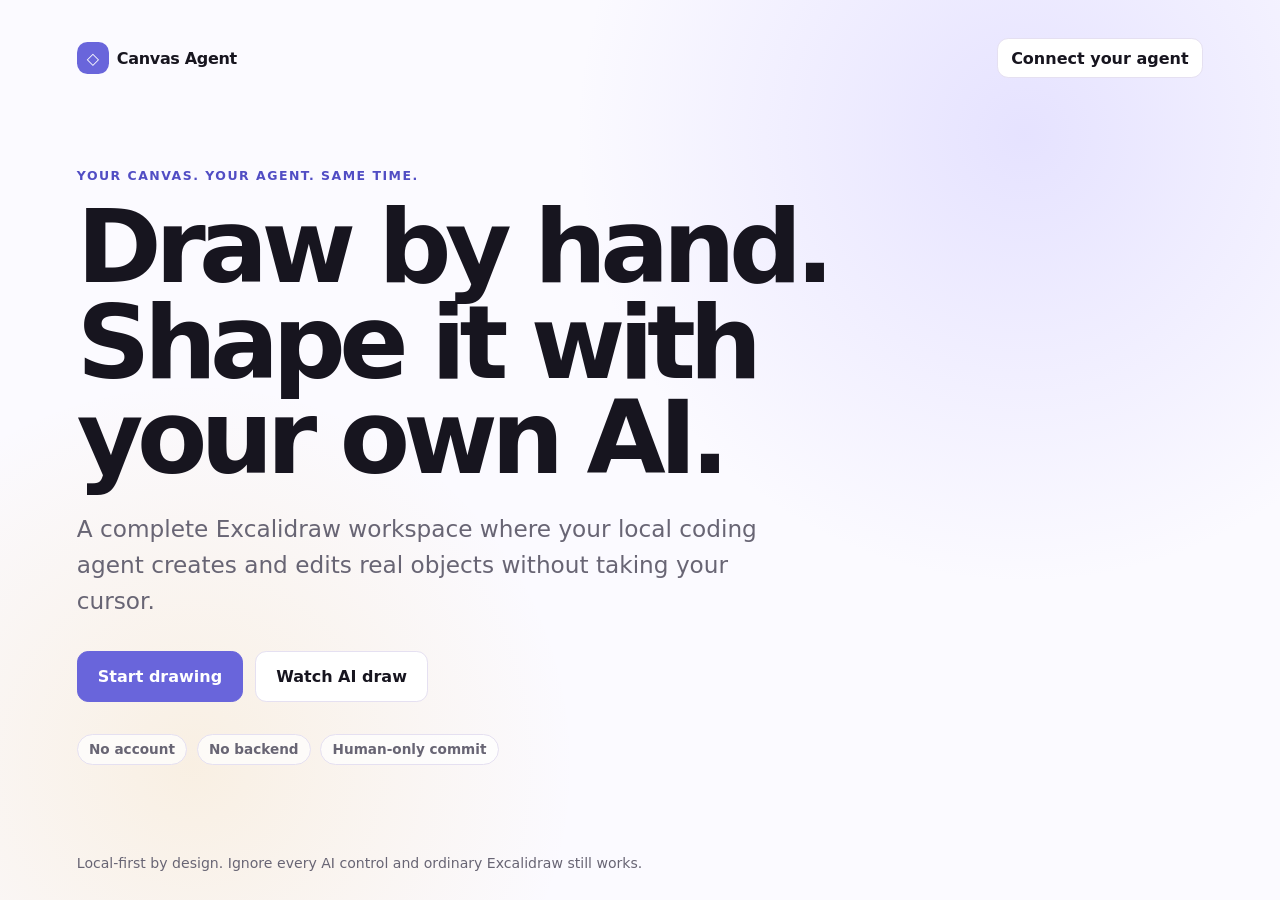
==== index.html @ d3de5cf4 "deploy: publish local-first diagram product" ====
<!doctype html><html lang="en"><head><meta charset="utf-8"/><title>Excalidraw Whiteboard</title><meta name="viewport" content="width=device-width,initial-scale=1,maximum-scale=1,user-scalable=no,viewport-fit=cover,shrink-to-fit=no"/><meta name="referrer" content="origin"/><meta name="mobile-web-app-capable" content="yes"/><meta name="theme-color" content="#121212"/><meta http-equiv="origin-trial" content="[base64]"/><meta name="title" content="Free, collaborative whiteboard • Hand-drawn look & feel | Excalidraw"/><meta name="description" content="Excalidraw is a virtual collaborative whiteboard tool that lets you easily sketch diagrams that have a hand-drawn feel to them."/><meta name="image" content="https://excalidraw.com/og-image-3.png"/><meta property="og:site_name" content="Excalidraw"/><meta property="og:type" content="website"/><meta property="og:url" content="https://excalidraw.com"/><meta property="og:title" content="Excalidraw — Collaborative whiteboarding made easy"/><meta property="og:image:alt" content="Excalidraw logo"/><meta property="og:description" content="Excalidraw is a virtual collaborative whiteboard tool that lets you easily sketch diagrams that have a hand-drawn feel to them."/><meta property="og:image" content="https://excalidraw.com/og-image-3.png"/><meta property="twitter:card" content="summary_large_image"/><meta property="twitter:site" content="@excalidraw"/><meta property="twitter:url" content="https://excalidraw.com"/><meta property="twitter:title" content="Excalidraw — Collaborative whiteboarding made easy"/><meta property="twitter:description" content="Excalidraw is a virtual collaborative whiteboard tool that lets you easily sketch diagrams that have a hand-drawn feel to them."/><meta property="twitter:image" content="https://excalidraw.com/og-image-3.png"/><link rel="canonical" href="https://excalidraw.com"/><script>try {
        function setTheme(theme) {
          if (theme === "dark") {
            document.documentElement.classList.add("dark");
          } else {
            document.documentElement.classList.remove("dark");
          }
        }

        function getTheme() {
          const theme = window.localStorage.getItem("excalidraw-theme");

          if (theme && theme === "system") {
            return window.matchMedia("(prefers-color-scheme: dark)").matches
              ? "dark"
              : "light";
          } else {
            return theme || "light";
          }
        }

        setTheme(getTheme());
      } catch (e) {
        console.error("Error setting dark mode", e);
      }</script><style>html.dark{background-color:#121212;color:#fff}</style><link rel="preconnect" href="https://fonts.googleapis.com"/><link rel="preconnect" href="https://fonts.gstatic.com" crossorigin/><script>// Redirect Excalidraw+ users which have auto-redirect enabled.
      //
      // Redirect only the bare root path, so link/room/library urls are not
      // redirected.
      //
      // Putting into index.html for best performance (can't redirect on server
      // due to location.hash checks).
      if (
        window.location.pathname === "/" &&
        !window.location.hash &&
        !window.location.search &&
        // if its present redirect
        document.cookie.includes("excplus-autoredirect=true")
      ) {
        window.location.href = "https://app.excalidraw.com";
      }</script><script>// point into our CDN in prod, fallback to root (excalidraw.com) domain in case of issues
        window.EXCALIDRAW_ASSET_PATH = [
          "https://excalidraw.nyc3.cdn.digitaloceanspaces.com/oss/",
          "/",
        ];</script><link rel="preload" href="https://excalidraw.nyc3.cdn.digitaloceanspaces.com/oss/fonts/Excalifont/Excalifont-Regular-a88b72a24fb54c9f94e3b5fdaa7481c9.woff2" as="font" type="font/woff2" crossorigin="anonymous"/><link rel="preload" href="https://excalidraw.nyc3.cdn.digitaloceanspaces.com/oss/fonts/Nunito/Nunito-Regular-XRXI3I6Li01BKofiOc5wtlZ2di8HDIkhdTQ3j6zbXWjgeg.woff2" as="font" type="font/woff2" crossorigin="anonymous"/><link rel="preload" href="https://excalidraw.nyc3.cdn.digitaloceanspaces.com/oss/fonts/Assistant/Assistant-SemiBold.woff2" as="font" type="font/woff2" crossorigin="anonymous"/><link rel="preload" href="https://excalidraw.nyc3.cdn.digitaloceanspaces.com/oss/fonts/ComicShanns/ComicShanns-Regular-279a7b317d12eb88de06167bd672b4b4.woff2" as="font" type="font/woff2" crossorigin="anonymous"/><link rel="apple-touch-icon" sizes="180x180" href="./apple-touch-icon.png"/><link rel="icon" type="image/png" sizes="32x32" href="./favicon-32x32.png"/><link rel="icon" type="image/png" sizes="16x16" href="./favicon-16x16.png"/><meta name="version" content="{version}"/><script>// setting this so that libraries installation reuses this window tab.
      window.name = "_excalidraw";</script><style>body,html{margin:0;-webkit-text-size-adjust:100%;width:100%;height:100%;overflow:hidden}.visually-hidden{position:absolute!important;height:1px;width:1px;overflow:hidden;clip:rect(1px,1px,1px,1px);white-space:nowrap;user-select:none}#root{height:100%;-webkit-touch-callout:none;-webkit-user-select:none;-khtml-user-select:none;-moz-user-select:none;-ms-user-select:none;user-select:none}@media screen and (min-width:1200px){#root{-webkit-touch-callout:default;-webkit-user-select:auto;-khtml-user-select:auto;-moz-user-select:auto;-ms-user-select:auto;user-select:auto}}</style><script type="module" crossorigin src="./assets/index-CaM8H_f5.js"></script><link rel="modulepreload" crossorigin href="./assets/mermaid-to-excalidraw-DKpF4Sfr.js"><link rel="stylesheet" crossorigin href="./assets/index-Bvhh7JNe.css"><link rel="sitemap" type="application/xml" title="Sitemap" href="/sitemap.xml"><link rel="manifest" href="./manifest.webmanifest"></head><body><noscript>You need to enable JavaScript to run this app.</noscript><header><h1 class="visually-hidden">Excalidraw</h1></header><div id="root"></div><script>// need to load this script dynamically bcs. of iframe embed tracking
      var scriptEle = document.createElement("script");
      scriptEle.setAttribute(
        "src",
        "https://scripts.simpleanalyticscdn.com/latest.js",
      );
      scriptEle.setAttribute("type", "text/javascript");
      scriptEle.setAttribute("defer", true);
      scriptEle.setAttribute("async", true);
      // if iframe
      if (window.self !== window.top) {
        scriptEle.setAttribute("data-auto-collect", true);
      }

      document.body.appendChild(scriptEle);

      // if iframe
      if (window.self !== window.top) {
        scriptEle.addEventListener("load", () => {
          if (window.sa_pageview) {
            window.window.sa_event(action, {
              category: "iframe",
              label: "embed",
              value: window.location.pathname,
            });
          }
        });
      }</script></body></html>
---- assets/index-Bvhh7JNe.css ----
@charset "UTF-8";@font-face{font-family:Assistant;src:url(https://excalidraw.nyc3.cdn.digitaloceanspaces.com/oss/fonts/Assistant/Assistant-Regular.woff2) format("woff2"),url(./Assistant-Regular.woff2) format("woff2");font-weight:400;style:normal;display:swap}@font-face{font-family:Assistant;src:url(https://excalidraw.nyc3.cdn.digitaloceanspaces.com/oss/fonts/Assistant/Assistant-Medium.woff2) format("woff2"),url(./Assistant-Medium.woff2) format("woff2");font-weight:500;style:normal;display:swap}@font-face{font-family:Assistant;src:url(https://excalidraw.nyc3.cdn.digitaloceanspaces.com/oss/fonts/Assistant/Assistant-SemiBold.woff2) format("woff2"),url(./Assistant-SemiBold.woff2) format("woff2");font-weight:600;style:normal;display:swap}@font-face{font-family:Assistant;src:url(https://excalidraw.nyc3.cdn.digitaloceanspaces.com/oss/fonts/Assistant/Assistant-Bold.woff2) format("woff2"),url(./Assistant-Bold.woff2) format("woff2");font-weight:700;style:normal;display:swap}.excalidraw .ToolIcon{border-radius:var(--border-radius-lg);display:inline-flex;align-items:center;position:relative;cursor:pointer;-webkit-tap-highlight-color:transparent;-webkit-user-select:none;user-select:none}.excalidraw .ToolIcon__hidden{display:none!important}.excalidraw .ToolIcon.fillable.ToolIcon_type_toggle.ToolIcon--checked .ToolIcon__icon{--icon-fill-color: var(--color-on-primary-container)}.excalidraw .ToolIcon.fillable.ToolIcon_type_toggle.ToolIcon--checked .ToolIcon__icon svg{fill:var(--icon-fill-color)}.excalidraw .ToolIcon.ToolIcon_type_toggle.ToolIcon--checked .ToolIcon__icon{background:var(--color-surface-primary-container);--keybinding-color: var(--color-on-primary-container)}.excalidraw .ToolIcon.ToolIcon_type_toggle.ToolIcon--checked .ToolIcon__icon svg{color:var(--color-on-primary-container)}.excalidraw .ToolIcon .ToolIcon__keybinding{bottom:4px;right:4px}.excalidraw .ToolIcon .ToolIcon__icon:hover{background:var(--button-hover-bg)}.excalidraw .ToolIcon .ToolIcon__icon:active{background:var(--button-hover-bg);border:1px solid var(--button-active-border)}.excalidraw .ToolIcon .ToolIcon__icon:active svg{color:var(--color-on-primary-container)}.excalidraw .ToolIcon .ToolIcon__icon[aria-disabled=true]{background:initial;border:none}.excalidraw .ToolIcon .ToolIcon__icon[aria-disabled=true] svg{color:var(--color-disabled)}.excalidraw .ToolIcon.ToolIcon_type_toggle:disabled{cursor:default;--keybinding-color: var(--color-disabled)}.excalidraw .ToolIcon.ToolIcon_type_toggle:disabled .ToolIcon__icon svg{color:var(--color-disabled)}.excalidraw .ToolIcon.ToolIcon_type_toggle:disabled .ToolIcon__icon:hover,.excalidraw .ToolIcon.ToolIcon_type_toggle:disabled .ToolIcon__icon:active{background:initial;border:none}.excalidraw .ToolIcon.ToolIcon_type_toggle:disabled .ToolIcon__icon:hover svg,.excalidraw .ToolIcon.ToolIcon_type_toggle:disabled .ToolIcon__icon:active svg{color:var(--color-disabled)}.excalidraw .ToolIcon--plain{background-color:transparent}.excalidraw .ToolIcon--plain .ToolIcon__icon{width:2rem;height:2rem}.excalidraw .ToolIcon_type_toggle{-webkit-appearance:none;-moz-appearance:none;appearance:none;margin:0;padding:0;border:none;background-color:transparent;font:inherit;color:inherit;text-align:inherit}.excalidraw .ToolIcon_type_toggle:focus-visible{box-shadow:0 0 0 2px var(--focus-highlight-color)}.excalidraw .ToolIcon__icon{box-sizing:border-box;width:var(--default-button-size);height:var(--default-button-size);color:var(--icon-fill-color);display:flex;justify-content:center;align-items:center;border-radius:var(--border-radius-lg)}.excalidraw .ToolIcon__icon+.ToolIcon__label{margin-inline-start:0}.excalidraw .ToolIcon__icon svg{position:relative;width:var(--default-icon-size);height:var(--default-icon-size);color:var(--icon-fill-color)}.excalidraw .ToolIcon__label{display:flex;align-items:center;color:var(--icon-fill-color);font-family:var(--ui-font);margin:0 .8em;text-overflow:ellipsis}.excalidraw .ToolIcon__label .Spinner{margin-left:.6em}.excalidraw .ToolIcon_size_small .ToolIcon__icon{width:2rem;height:2rem;font-size:.8em}.excalidraw .ToolIcon_type_button,.excalidraw .Modal .ToolIcon_type_button{padding:0;border:none;margin:0;font-size:inherit;background-color:initial}.excalidraw .ToolIcon_type_button:focus-visible,.excalidraw .Modal .ToolIcon_type_button:focus-visible{box-shadow:0 0 0 2px var(--focus-highlight-color)}.excalidraw .ToolIcon_type_button:active,.excalidraw .Modal .ToolIcon_type_button:active{background-color:var(--button-gray-3)}.excalidraw .ToolIcon_type_button:disabled,.excalidraw .Modal .ToolIcon_type_button:disabled{cursor:default}.excalidraw .ToolIcon_type_button:disabled:active,.excalidraw .ToolIcon_type_button:disabled:focus-visible,.excalidraw .ToolIcon_type_button:disabled:hover,.excalidraw .Modal .ToolIcon_type_button:disabled:active,.excalidraw .Modal .ToolIcon_type_button:disabled:focus-visible,.excalidraw .Modal .ToolIcon_type_button:disabled:hover{background-color:initial;border:none;box-shadow:none}.excalidraw .ToolIcon_type_button:disabled svg,.excalidraw .Modal .ToolIcon_type_button:disabled svg{color:var(--color-disabled)}.excalidraw .ToolIcon_type_button--show,.excalidraw .Modal .ToolIcon_type_button--show{visibility:visible}.excalidraw .ToolIcon_type_button--hide,.excalidraw .Modal .ToolIcon_type_button--hide{display:none!important}.excalidraw .ToolIcon_type_floating,.excalidraw .ToolIcon_type_floating:hover,.excalidraw .ToolIcon_type_floating:active{background-color:transparent}.excalidraw .ToolIcon_type_floating .ToolIcon__icon{background-color:var(--button-gray-1);width:2rem;height:2rem}.excalidraw .ToolIcon_type_floating .ToolIcon__icon:hover{background-color:var(--button-gray-2)}.excalidraw .ToolIcon_type_floating .ToolIcon__icon:active{background-color:var(--button-gray-3)}.excalidraw .ToolIcon__keybinding{position:absolute;bottom:2px;right:3px;font-size:.625rem;color:var(--keybinding-color);font-family:var(--ui-font);-webkit-user-select:none;user-select:none}:root[dir=ltr] .excalidraw .unlocked-icon{left:2px}:root[dir=rtl] .excalidraw .unlocked-icon{right:2px}.excalidraw .App-toolbar-container .ToolIcon__icon{width:var(--lg-button-size);height:var(--lg-button-size)}@media screen and (max-width: 450px){.excalidraw .App-toolbar-container .ToolIcon__icon{width:1.8rem;height:1.8rem}}@media screen and (max-width: 379px){.excalidraw .App-toolbar-container .ToolIcon__icon{width:1.5rem;height:1.5rem}}.excalidraw .App-toolbar-container .ToolIcon__icon svg{width:var(--lg-icon-size);height:var(--lg-icon-size)}.excalidraw .App-toolbar-container .ToolIcon__LaserPointer .ToolIcon__icon,.excalidraw .App-toolbar-container .ToolIcon__MagicButton .ToolIcon__icon{width:var(--default-button-size);height:var(--default-button-size)}.excalidraw .Spinner{display:flex;align-items:center;justify-content:center;height:100%;margin-left:auto;margin-right:auto;--spinner-color: var(--icon-fill-color)}.excalidraw .Spinner svg{animation:rotate 1.6s linear infinite;animation-delay:var(--spinner-delay);transform-origin:center center}.excalidraw .Spinner circle{stroke:var(--spinner-color);animation:dash 1.6s linear 0s infinite;stroke-linecap:round}@keyframes rotate{to{transform:rotate(360deg)}}@keyframes dash{0%{stroke-dasharray:1,300;stroke-dashoffset:0}50%{stroke-dasharray:150,300;stroke-dashoffset:-200}to{stroke-dasharray:1,300;stroke-dashoffset:-280}}.excalidraw .excalidraw-eye-dropper-container,.excalidraw .excalidraw-eye-dropper-backdrop{position:absolute;top:0;left:0;width:100%;height:100%;z-index:var(--zIndex-eyeDropperBackdrop);touch-action:none}.excalidraw .excalidraw-eye-dropper-container{pointer-events:none}.excalidraw .excalidraw-eye-dropper-backdrop{pointer-events:all}.excalidraw .excalidraw-eye-dropper-preview{pointer-events:none;width:2rem;height:2rem;position:absolute;z-index:var(--zIndex-eyeDropperPreview);border-radius:50%;border:1px solid var(--eye-dropper-preview-border-color, #222);box-shadow:2px 2px #4949497c}.excalidraw .excalidraw-eye-dropper-trigger{width:1.25rem;height:1.25rem;cursor:pointer;padding:4px;margin-right:-4px;margin-left:-2px;border-radius:.5rem;color:var(--icon-fill-color)}.excalidraw .excalidraw-eye-dropper-trigger:hover{background:var(--button-hover-bg)}.excalidraw .excalidraw-eye-dropper-trigger.selected{color:var(--color-primary);background:var(--color-primary-light)}.excalidraw .Island{--padding: 0;box-sizing:border-box;background-color:var(--island-bg-color);box-shadow:var(--shadow-island);border-radius:var(--border-radius-lg);padding:calc(var(--padding) * var(--space-factor));position:relative}.excalidraw .Island.zen-mode{box-shadow:none}.excalidraw{--color-outline: var(--color-gray-20)}.excalidraw.theme--dark{--color-outline: var(--color-gray-80)}.excalidraw .focus-visible-none:focus-visible{outline:none!important}.excalidraw .color-picker__title{padding:0 .5rem;font-size:.875rem;text-align:left}.excalidraw .color-picker__heading{padding:0 .5rem;font-size:.75rem;text-align:left}.excalidraw .color-picker__context-menu{background:var(--popup-bg-color);border-radius:var(--border-radius-lg);box-shadow:var(--shadow-island);padding:.25rem}.excalidraw .color-picker__context-menu-item{font-size:.75rem;padding:.375rem .625rem;border-radius:var(--border-radius-md);color:var(--text-primary-color);cursor:pointer;outline:none;-webkit-user-select:none;user-select:none}.excalidraw .color-picker__context-menu-item[data-highlighted],.excalidraw .color-picker__context-menu-item:not([data-disabled]):hover{background:var(--button-hover-bg)}.excalidraw .color-picker__context-menu-item[data-disabled]{opacity:.5;pointer-events:none}.excalidraw .color-picker__tip{padding:0 .5rem;font-size:.6875rem;line-height:1.4;text-align:left;color:var(--color-gray-60)}.excalidraw .color-picker-container{display:grid;grid-template-columns:1fr 20px 1.625rem;padding:.25rem 0px;align-items:center}.excalidraw--mobile.excalidraw .color-picker-container{max-width:11rem}.excalidraw .color-picker-container.color-picker-container--no-top-picks{display:flex;justify-content:center;grid-template-columns:unset}.excalidraw .color-picker__top-picks{display:flex;justify-content:space-between;align-items:center}.excalidraw .color-picker__button{--radius: 4px;--size: 1.375rem;padding:0;margin:0;width:var(--size);height:var(--size);border:0;border-radius:var(--radius);background-color:var(--swatch-color);background-position:left center;position:relative;font-family:inherit;box-sizing:border-box}.excalidraw .color-picker__button.has-outline{box-shadow:0 0 0 1px var(--color-outline)}.excalidraw .color-picker__button:hover:not(.active).color-picker__button--large{box-shadow:inset 0 0 0 1px var(--color-primary)}.excalidraw .color-picker__button:active{box-shadow:0 0 0 1px var(--color-primary)!important}.excalidraw .color-picker__button:active.color-picker__button--large{box-shadow:none!important}.excalidraw .color-picker__button:active.color-picker__button--large.has-outline{box-shadow:0 0 0 1px var(--color-outline)!important}.excalidraw .color-picker__button .color-picker__button-outline{display:flex;align-items:center;justify-content:center}.excalidraw .color-picker__button .color-picker__button-outline svg{color:var(--color-gray-60);width:1.25rem;height:1.25rem}.excalidraw .color-picker__button .color-picker__button-background{display:flex;align-items:center;justify-content:center}.excalidraw .color-picker__button .color-picker__button-background svg{width:100%;height:100%}.excalidraw .color-picker__button.active:not(:active) .color-picker__button-outline{position:absolute;--offset: -1px;top:var(--offset);left:var(--offset);right:var(--offset);bottom:var(--offset);box-shadow:0 0 0 1px var(--color-primary-darkest);z-index:1;border-radius:var(--radius)}.excalidraw .color-picker__button:focus-visible{outline:none}.excalidraw .color-picker__button:focus-visible:after{content:"";position:absolute;top:-4px;right:-4px;bottom:-4px;left:-4px;border:3px solid var(--focus-highlight-color);border-radius:calc(var(--radius) + 1px)}.excalidraw .color-picker__button:focus-visible.active .color-picker__button-outline{display:none}.excalidraw .color-picker__button--large{--radius: 6px;width:1.875rem;height:1.875rem}.excalidraw .color-picker__button.is-transparent{background-image:url([data-uri])}.excalidraw .color-picker__button--no-focus-visible{border:0}.excalidraw .color-picker__button--no-focus-visible:after{display:none}.excalidraw .color-picker__button--no-focus-visible:focus-visible{outline:none!important}.excalidraw .color-picker__button.active-color{border-radius:calc(var(--radius) + 1px);width:1.625rem;height:1.625rem}.excalidraw .color-picker__button.compact-sizing{width:var(--mobile-action-button-size);height:var(--mobile-action-button-size)}.excalidraw .color-picker__button.mobile-border{border:1px solid var(--mobile-color-border)}.excalidraw .color-picker__button__hotkey-label{position:absolute;right:4px;bottom:2px;font-size:10px;font-family:monospace;font-weight:500}.excalidraw .color-picker{background:var(--popup-bg-color);border:0 solid rgba(255,255,255,.25);box-shadow:#00000040 0 1px 4px;border-radius:4px;position:absolute}:root[dir=ltr] .excalidraw .color-picker{left:-5.5px}:root[dir=rtl] .excalidraw .color-picker{right:-5.5px}.excalidraw .color-picker-control-container{display:grid;grid-template-columns:auto 1fr;align-items:center;column-gap:.5rem}.excalidraw .color-picker-control-container+.popover{position:static}.excalidraw .color-picker-popover-container{margin-top:-.25rem}:root[dir=ltr] .excalidraw .color-picker-popover-container{margin-left:.5rem}:root[dir=rtl] .excalidraw .color-picker-popover-container{margin-left:-3rem}.excalidraw .color-picker-triangle{width:0;height:0;border-style:solid;border-width:0 9px 10px;border-color:transparent transparent var(--popup-bg-color);position:absolute;top:10px}:root[dir=ltr] .excalidraw .color-picker-triangle{transform:rotate(270deg);left:-14px}:root[dir=rtl] .excalidraw .color-picker-triangle{transform:rotate(90deg);right:-14px}.excalidraw .color-picker-triangle-shadow{border-color:transparent transparent rgba(0,0,0,.1)}:root[dir=ltr] .excalidraw .color-picker-triangle-shadow{left:-14px}:root[dir=rtl] .excalidraw .color-picker-triangle-shadow{right:-16px}.excalidraw .color-picker-content{display:flex;flex-direction:column;gap:.75rem;outline:none}.excalidraw .color-picker-content--default{padding:.5rem;display:grid;grid-template-columns:repeat(5,1.875rem);grid-gap:.25rem;border-radius:4px}.excalidraw .color-picker-content--default:focus{outline:none;box-shadow:0 0 0 2px var(--focus-highlight-color)}.excalidraw .color-picker-content--canvas{display:flex;flex-direction:column;padding:.25rem}.excalidraw .color-picker-content--canvas-title{color:#868e96;font-size:12px;padding:0 .25rem}.excalidraw .color-picker-content--canvas-colors{padding:.5rem 0}.excalidraw .color-picker-content .color-input-container{grid-column:1/span 5}.excalidraw .color-picker-hash{height:var(--default-button-size);flex-shrink:0;padding:.5rem .5rem .5rem .75rem;border:1px solid var(--default-border-color);border-right:0;box-sizing:border-box;color:var(--input-label-color);display:flex;align-items:center;justify-content:center;position:relative}:root[dir=ltr] .excalidraw .color-picker-hash{border-radius:var(--border-radius-lg) 0 0 var(--border-radius-lg)}:root[dir=rtl] .excalidraw .color-picker-hash{border-radius:0 var(--border-radius-lg) var(--border-radius-lg) 0;border-right:1px solid var(--default-border-color);border-left:0}.excalidraw .color-input-container{display:flex}.excalidraw .color-input-container:focus-within{box-shadow:0 0 0 1px var(--color-primary-darkest);border-radius:var(--border-radius-lg)}.excalidraw .color-picker__input-label-container{display:flex;flex-direction:column;gap:4px}.excalidraw .color-picker__input-label{display:grid;grid-template-columns:auto 1fr auto auto;gap:8px;align-items:center;border:1px solid var(--default-border-color);border-radius:8px;padding:0 12px;margin:8px;box-sizing:border-box}.excalidraw .color-picker__input-label:focus-within{box-shadow:0 0 0 1px var(--color-primary-darkest);border-radius:var(--border-radius-lg)}.excalidraw .color-picker__input-label.has-error{border-color:var(--color-danger, #e03131)}.excalidraw .color-picker__input-label.has-error:focus-within{box-shadow:0 0 0 1px var(--color-danger, #e03131)}.excalidraw .color-picker__input-hash{padding:0 .25rem}.excalidraw .color-picker__error-message{color:var(--color-danger, #e03131);font-size:.75rem;padding:0 8px 4px;text-align:left;line-height:1.3}.excalidraw .color-picker-input{box-sizing:border-box;width:100%;margin:0;font-size:.875rem;font-family:inherit;background-color:transparent;color:var(--text-primary-color);border:0;outline:none;height:var(--default-button-size);border:1px solid var(--default-border-color);border-left:0;letter-spacing:.4px;padding:.5rem .5rem .5rem .25rem;-webkit-appearance:none;-moz-appearance:none;appearance:none}:root[dir=ltr] .excalidraw .color-picker-input{border-radius:0 var(--border-radius-lg) var(--border-radius-lg) 0}:root[dir=rtl] .excalidraw .color-picker-input{border-radius:var(--border-radius-lg) 0 0 var(--border-radius-lg);border-left:1px solid var(--default-border-color);border-right:0}.excalidraw .color-picker-input:focus-visible{box-shadow:none}.excalidraw .color-picker__top-picks{position:relative}.excalidraw .color-picker__top-picks .color-picker__button{touch-action:none}.excalidraw .color-picker__top-picks.is-dnd-active .color-picker__button{pointer-events:none;transition:transform .14s ease,opacity .14s ease,box-shadow .14s ease}.excalidraw .color-picker__top-picks__dnd-outline{position:absolute;top:-5px;left:-5px;width:calc(100% + 10px);height:calc(100% + 10px);pointer-events:none;overflow:visible}.excalidraw .color-picker__top-picks__dnd-outline rect{x:.5px;y:.5px;rx:6px;width:calc(100% - 1px);height:calc(100% - 1px);fill:none;stroke:var(--color-primary);stroke-width:1;stroke-dasharray:4 4;animation:excalidraw-color-dnd-march .8s linear infinite}@media (prefers-reduced-motion: reduce){.excalidraw .color-picker__top-picks__dnd-outline rect{animation:none}}@keyframes excalidraw-color-dnd-march{to{stroke-dashoffset:-8}}.excalidraw .color-picker__button.is-dnd-source{opacity:.3}.excalidraw .color-picker__button.is-dnd-target{transform:scale(1.2);box-shadow:0 0 0 1px var(--color-primary-darkest)}.excalidraw .color-picker__button.is-dnd-duplicate{animation:excalidraw-color-dnd-duplicate .45s ease-in-out infinite alternate}@keyframes excalidraw-color-dnd-duplicate{0%{box-shadow:0 0 0 2px var(--color-danger, #e03131);transform:scale(1)}to{box-shadow:0 0 0 3px var(--color-danger, #e03131);transform:scale(1.12)}}.excalidraw-color-dnd-ghost{position:fixed;top:0;left:0;z-index:10000;pointer-events:none;will-change:transform;transition:width .15s ease,height .15s ease}.excalidraw-color-dnd-ghost__swatch{width:100%;height:100%;border-radius:4px;box-shadow:0 0 0 1px #00000014;transition:transform .15s ease,opacity .15s ease,box-shadow .15s ease}.excalidraw-color-dnd-ghost__swatch.is-transparent{background-color:#fff;background-image:url([data-uri]);background-position:left center}.excalidraw-color-dnd-ghost--lifted .excalidraw-color-dnd-ghost__swatch{transform:scale(1.2);box-shadow:0 6px 16px #00000040,0 0 0 1px #00000014}.excalidraw-color-dnd-ghost--over .excalidraw-color-dnd-ghost__swatch{transform:scale(1.05);box-shadow:0 3px 8px #0003,0 0 0 1px #00000014}.excalidraw-color-dnd-ghost--blocked .excalidraw-color-dnd-ghost__swatch{opacity:.4;transform:scale(.85)}.excalidraw-color-dnd-ghost--dropping{transition:transform .18s cubic-bezier(.2,.8,.3,1),width .18s ease,height .18s ease}.excalidraw-color-dnd-ghost--dropping .excalidraw-color-dnd-ghost__swatch{transform:scale(1);box-shadow:0 0 0 1px #00000014}.excalidraw-color-dnd-ghost--fade .excalidraw-color-dnd-ghost__swatch{opacity:0}body.excalidraw-color-dnd-active{user-select:none!important;-webkit-user-select:none!important}body.excalidraw-color-dnd-active,body.excalidraw-color-dnd-active *{cursor:grabbing!important}.excalidraw{--list-border-color: var(--color-gray-20)}.excalidraw .QuickSearch__wrapper{position:relative;height:2.6rem;border-bottom:1px solid var(--list-border-color)}.excalidraw .QuickSearch__wrapper svg{position:absolute;top:47.5%;transform:translateY(-50%);left:.75rem;width:1.25rem;height:1.25rem;color:var(--color-gray-40);z-index:1}.excalidraw.theme--dark{--list-border-color: var(--color-gray-80)}.excalidraw.theme--dark .QuickSearch__wrapper{border-bottom:none}.excalidraw .QuickSearch__input{position:absolute;top:0;left:0;width:100%;box-sizing:border-box;border:0!important;font-size:.875rem;padding-left:2.5rem!important;padding-right:.75rem!important}.excalidraw .QuickSearch__input::placeholder{color:var(--color-gray-40)}.excalidraw .QuickSearch__input:focus{box-shadow:none!important}.excalidraw .ScrollableList__wrapper{position:static!important;border:none;font-size:.875rem;overflow-y:auto}.excalidraw .ScrollableList__wrapper>.empty,.excalidraw .ScrollableList__wrapper>.hint{display:flex;justify-content:center;align-items:center;padding:.5rem;font-size:.75rem;color:var(--color-gray-60);overflow:hidden;text-align:center;line-height:150%}.excalidraw .FontPicker__container{display:grid;grid-template-columns:calc(1rem + 3 * var(--default-button-size)) 1rem 1fr;align-items:center}.excalidraw--mobile.excalidraw .FontPicker__container{max-width:calc(2rem + 4 * var(--default-button-size))}.excalidraw .FontPicker__container--compact{display:block;grid-template-columns:none}.excalidraw .picker{padding:.5rem;background:var(--popup-bg-color);border:0 solid rgba(255,255,255,.25);box-shadow:var(--shadow-island-stronger);border-radius:4px}:root[dir=rtl] .excalidraw .picker{padding:.4rem}.excalidraw .picker-sections,.excalidraw .picker-section{display:flex;flex-direction:column;gap:.5rem}.excalidraw .picker-container button,.excalidraw .picker button{position:relative;display:flex;align-items:center;justify-content:center}.excalidraw .picker-container button:focus-visible,.excalidraw .picker button:focus-visible{outline:transparent;background-color:var(--button-gray-2)}.excalidraw .picker-container button:focus-visible svg,.excalidraw .picker button:focus-visible svg{opacity:1}.excalidraw .picker-container button:hover,.excalidraw .picker button:hover{background-color:var(--button-gray-2)}.excalidraw .picker-container button:active,.excalidraw .picker button:active{background-color:var(--button-gray-3)}.excalidraw .picker-container button:disabled,.excalidraw .picker button:disabled{cursor:not-allowed}.excalidraw .picker-container button svg,.excalidraw .picker button svg{margin:0;width:36px;height:18px;pointer-events:none}.excalidraw .picker button{padding:.25rem .28rem .35rem .25rem}.excalidraw .picker-content{display:grid;grid-template-columns:repeat(4,auto);grid-gap:.5rem;border-radius:4px}.excalidraw .picker-collapsible{font-size:.75rem;padding:0;color:var(--text-primary-color)}.excalidraw .picker-section-label{font-size:.75rem;color:var(--text-primary-color)}.excalidraw .picker-keybinding{position:absolute;bottom:2px;font-size:.7em;color:var(--keybinding-color)}:root[dir=ltr] .excalidraw .picker-keybinding{right:2px}:root[dir=rtl] .excalidraw .picker-keybinding{left:2px}.excalidraw--mobile.excalidraw .picker-keybinding{display:none}.excalidraw .picker-type-canvasBackground .picker-keybinding{color:#aaa}.excalidraw .picker-type-elementBackground .picker-keybinding{color:#fff}.excalidraw .picker-swatch[aria-label=transparent] .picker-keybinding{color:#aaa}.excalidraw .picker-type-elementStroke .picker-keybinding{color:#d4d4d4}.excalidraw.theme--dark .picker-type-elementBackground .picker-keybinding,.excalidraw.theme--dark .picker-swatch[aria-label=transparent] .picker-keybinding{color:#000}.excalidraw{--slider-thumb-size: 16px}.excalidraw .range-wrapper{position:relative;padding-top:10px;padding-bottom:25px}.excalidraw .range-input{width:100%;height:4px;-webkit-appearance:none;background:var(--color-slider-track);border-radius:2px;outline:none}.excalidraw .range-input::-webkit-slider-thumb{-webkit-appearance:none;-moz-appearance:none;appearance:none;width:var(--slider-thumb-size);height:var(--slider-thumb-size);background:var(--color-slider-thumb);border-radius:50%;cursor:pointer;border:none}.excalidraw .range-input::-moz-range-thumb{width:var(--slider-thumb-size);height:var(--slider-thumb-size);background:var(--color-slider-thumb);border-radius:50%;cursor:pointer;border:none}.excalidraw .value-bubble{position:absolute;bottom:0;transform:translate(-50%);font-size:12px;color:var(--text-primary-color)}.excalidraw .zero-label{position:absolute;bottom:0;left:4px;font-size:12px;color:var(--text-primary-color)}.excalidraw-tooltip{--ui-font: Assistant, system-ui, BlinkMacSystemFont, -apple-system, Segoe UI, Roboto, Helvetica, Arial, sans-serif;font-family:var(--ui-font);position:fixed;z-index:var(--zIndex-popup);padding:8px;border-radius:6px;box-sizing:border-box;pointer-events:none;word-wrap:break-word;background:#000;line-height:1.5;text-align:center;font-size:13px;font-weight:500;color:#fff;display:none}.excalidraw-tooltip.excalidraw-tooltip--visible{display:block}.excalidraw-tooltip-wrapper{display:flex}.excalidraw-tooltip-icon{width:.9em;height:.9em;margin-left:5px;margin-top:1px;display:flex}.excalidraw--mobile.excalidraw-tooltip-icon{display:none}.excalidraw .tool-popover-content{display:flex;flex-direction:row;gap:.25rem;border-radius:.5rem;background:var(--island-bg-color);box-shadow:var(--shadow-island);padding:.5rem;z-index:var(--zIndex-layerUI)}.excalidraw .Checkbox{margin:4px .3em;display:flex;align-items:center;cursor:pointer;-webkit-user-select:none;user-select:none;-webkit-tap-highlight-color:transparent}.excalidraw .Checkbox:hover:not(.is-checked) .Checkbox-box:not(:focus){box-shadow:0 0 0 2px #4dabf7}.excalidraw .Checkbox:hover:not(.is-checked) .Checkbox-box:not(:focus) svg{display:block;opacity:.3}.excalidraw .Checkbox:active .Checkbox-box{box-shadow:0 0 2px 1px inset #1c7ed6!important}.excalidraw .Checkbox:hover .Checkbox-box{background-color:#d0ebff33}.excalidraw .Checkbox.is-checked .Checkbox-box{background-color:#d0ebff}.excalidraw .Checkbox.is-checked .Checkbox-box svg{display:block}.excalidraw .Checkbox.is-checked:hover .Checkbox-box{background-color:#a5d8ff}.excalidraw .Checkbox .Checkbox-box{width:22px;height:22px;padding:0;flex:0 0 auto;margin:0 1em;display:flex;align-items:center;justify-content:center;box-shadow:0 0 0 2px #1c7ed6;background-color:transparent;border-radius:4px;color:#1c7ed6;border:0}.excalidraw .Checkbox .Checkbox-box:focus{box-shadow:0 0 0 3px #1c7ed6}.excalidraw .Checkbox .Checkbox-box svg{display:none;width:16px;height:16px;stroke-width:3px}.excalidraw .Checkbox .Checkbox-label{display:flex;align-items:center}.excalidraw .Checkbox .excalidraw-tooltip-icon{width:1em;height:1em}.excalidraw .TextInput{display:inline-block}.ProjectName{margin:auto;display:flex;align-items:center}.ProjectName .TextInput{height:calc(1rem - 3px);width:200px;overflow:hidden;text-align:center;margin-left:8px;text-overflow:ellipsis}.ProjectName .TextInput--readonly{background:none;border:none;width:auto;max-width:200px;padding-left:2px}.ProjectName .TextInput--readonly:hover{background:none}.excalidraw .Toast{animation:Toast-fade-in .5s;min-width:220px;max-width:min(360px,100vw - 32px);border-radius:var(--border-radius-lg);border:1px solid var(--default-border-color);background-color:var(--island-bg-color);color:var(--text-primary-color);padding:.5rem .75rem;box-shadow:0 0 0 1px var(--color-surface-lowest);box-sizing:border-box;cursor:default;pointer-events:none}.excalidraw .Toast .Toast__message{font-family:var(--ui-font);font-size:.75rem;line-height:1.25rem;text-align:center;padding:0 1.6rem;white-space:pre-wrap}.excalidraw .Toast .Toast__progress-bar{margin-top:.35rem;width:100%;height:4px;border-radius:999px;background-color:var(--button-gray-2);overflow:hidden}.excalidraw .Toast .Toast__progress-bar-fill{height:100%;border-radius:inherit;background-color:var(--color-primary)}.excalidraw .Toast .close{position:absolute;top:0;right:0;padding:.4rem;pointer-events:auto}.excalidraw .Toast .close .ToolIcon__icon{width:1.2rem;height:1.2rem}@keyframes Toast-fade-in{0%{opacity:0}to{opacity:1}}.excalidraw .Avatar{width:var(--avatar-size, 1.5rem);height:var(--avatar-size, 1.5rem);position:relative;border-radius:100%;outline-offset:2px;display:flex;justify-content:center;align-items:center;cursor:pointer;font-size:.75rem;font-weight:700;line-height:1;color:var(--color-gray-90);flex:0 0 auto}.excalidraw .Avatar:active{transform:scale(.94)}.excalidraw .Avatar-img{width:100%;height:100%;border-radius:100%}.excalidraw .Avatar:before{content:"";position:absolute;top:-3px;right:-3px;bottom:-3px;left:-3px;border-radius:100%}.excalidraw .Avatar.is-followed:before{border-color:var(--color-primary-hover);box-shadow:0 0 0 1px var(--color-primary-hover)}.excalidraw .Avatar.is-current-user{cursor:auto}.excalidraw-hyperlinkContainer{display:flex;align-items:center;justify-content:space-between;position:absolute;box-shadow:0 2px 4px #0000004d;z-index:var(--zIndex-hyperlinkContainer);background:var(--island-bg-color);border-radius:var(--border-radius-md);box-sizing:border-box;min-height:42px}.excalidraw-hyperlinkContainer-input,.excalidraw-hyperlinkContainer button{z-index:100}.excalidraw-hyperlinkContainer-input,.excalidraw-hyperlinkContainer-link{height:24px;padding:0 8px;line-height:24px;font-size:.9rem;font-weight:500;font-family:var(--ui-font)}.excalidraw-hyperlinkContainer-input{width:18rem;background-color:transparent;color:var(--text-primary-color);outline:none;border:none;box-shadow:none!important}.excalidraw-hyperlinkContainer-link{overflow:hidden;text-overflow:ellipsis;white-space:nowrap;max-width:15rem}.excalidraw-hyperlinkContainer button{color:#228be6;background-color:transparent!important;font-weight:500}.excalidraw-hyperlinkContainer button.excalidraw-hyperlinkContainer--remove{color:#c92a2a}.excalidraw-hyperlinkContainer--remove .ToolIcon__icon svg{color:#fa5252}.excalidraw-hyperlinkContainer .ToolIcon__icon{width:2rem;height:2rem}.excalidraw-hyperlinkContainer__buttons{flex:0 0 auto}.excalidraw .ConvertElementTypePopup{display:flex;flex-wrap:wrap;justify-content:center;gap:.2rem;border-radius:.5rem;background:var(--island-bg-color);box-shadow:var(--shadow-island);padding:.5rem}.excalidraw .ConvertElementTypePopup:focus{outline:none}.excalidraw .Dialog__action-button{position:relative;display:flex;column-gap:.5rem;align-items:center;padding:.5rem 1.5rem;border:1px solid var(--default-border-color);background-color:transparent;height:3rem;border-radius:var(--border-radius-lg);letter-spacing:.4px;color:inherit;font-family:inherit;font-size:.875rem;font-weight:600;-webkit-user-select:none;user-select:none}.excalidraw .Dialog__action-button svg{display:block;width:1rem;height:1rem}.excalidraw .Dialog__action-button--danger{background-color:var(--color-danger);border-color:var(--color-danger);color:#fff}.excalidraw .Dialog__action-button--primary{background-color:var(--color-primary);border-color:var(--color-primary);color:#fff}.excalidraw.theme--dark .Dialog__action-button--danger,.excalidraw.theme--dark .Dialog__action-button--primary{color:var(--color-gray-100)}.excalidraw .confirm-dialog-buttons{display:flex;column-gap:.5rem;justify-content:flex-end}.excalidraw .publish-library__fields{display:flex;flex-direction:column}.excalidraw .publish-library__fields label{padding:1em 0;display:flex;justify-content:space-between;align-items:center}.excalidraw .publish-library__fields label span{font-weight:500;font-size:1rem;color:#868e96}.excalidraw .publish-library__fields label input,.excalidraw .publish-library__fields label textarea{width:70%;padding:.6em;font-family:var(--ui-font)}.excalidraw .publish-library__fields label .required{color:#e03131;margin:.2rem}.excalidraw .publish-library__buttons{display:flex;padding:.2rem 0;justify-content:flex-end;gap:.5rem}.excalidraw .publish-library__buttons .ToolIcon__icon{min-width:2.5rem;width:auto;font-size:1rem}.excalidraw .publish-library__buttons .ToolIcon_type_button{margin-left:1rem;padding:0 .5rem}.excalidraw .publish-library__buttons--confirm.ToolIcon_type_button{background-color:#228be6}.excalidraw .publish-library__buttons--confirm.ToolIcon_type_button:hover{background-color:#1971c2}.excalidraw .publish-library__buttons--cancel.ToolIcon_type_button{background-color:#adb5bd}.excalidraw .publish-library__buttons--cancel.ToolIcon_type_button:hover{background-color:#868e96}.excalidraw .publish-library__buttons .ToolIcon__icon{color:#fff}.excalidraw .publish-library__buttons .ToolIcon__icon .Spinner{--spinner-color: #fff}.excalidraw .publish-library__buttons .ToolIcon__icon .Spinner svg{padding:.5rem}.excalidraw .publish-library .selected-library-items{display:flex;flex-wrap:wrap}.excalidraw .publish-library .selected-library-items .single-library-item-wrapper{width:9rem}.excalidraw .publish-library-warning{color:#fa5252}.excalidraw .publish-library-note{padding:1em 0;font-style:italic;font-size:14px;display:block}.excalidraw .single-library-item{position:relative}.excalidraw .single-library-item-status{position:absolute;top:.3rem;left:.3rem;font-size:.7rem;color:#f03e3e;background:#ffffffe6;padding:.1rem .2rem;border-radius:.2rem}.excalidraw .single-library-item__svg{background-color:#fff;padding:.3rem;width:7.5rem;height:7.5rem;border:1px solid var(--button-gray-2)}.excalidraw .single-library-item__svg svg{width:100%;height:100%}.excalidraw .single-library-item .ToolIcon__icon{background-color:#fff;width:auto;height:auto;margin:0 .5rem}.excalidraw .single-library-item .ToolIcon,.excalidraw .single-library-item .ToolIcon_type_button:hover{background-color:#fff}.excalidraw .single-library-item .required,.excalidraw .single-library-item .error{color:#e03131;font-weight:700;font-size:1rem;margin:.2rem}.excalidraw .single-library-item .error{font-weight:500;margin:0;padding:.3em 0}.excalidraw .single-library-item--remove{position:absolute;top:.2rem;right:1rem}.excalidraw .single-library-item--remove .ToolIcon__icon{margin:0}.excalidraw .single-library-item--remove .ToolIcon__icon{background-color:#fa5252}.excalidraw .single-library-item--remove .ToolIcon__icon:hover{background-color:#f03e3e}.excalidraw .single-library-item--remove .ToolIcon__icon:active{background-color:#e03131}.excalidraw .single-library-item--remove svg{color:#fff;padding:.26rem;border-radius:.3em;width:1rem;height:1rem}.excalidraw .Stack{--gap: 0;display:grid;gap:calc(var(--space-factor) * var(--gap))}.excalidraw .Stack_vertical{grid-template-columns:auto;grid-auto-flow:row;grid-auto-rows:min-content}.excalidraw .Stack_horizontal{grid-template-rows:auto;grid-auto-flow:column;grid-auto-columns:min-content}.excalidraw .dropdown-menu{max-width:20rem;z-index:1}.excalidraw .dropdown-menu--placement-top{margin-bottom:.5rem}.excalidraw .dropdown-menu__submenu-trigger[aria-expanded=true] .dropdown-menu-item{background-color:var(--button-hover-bg)}.excalidraw .dropdown-menu__submenu-trigger-icon{margin-left:auto;opacity:.5}.excalidraw .dropdown-menu__submenu-trigger-icon svg g{stroke-width:2}.excalidraw .dropdown-menu--mobile{width:100%;row-gap:.75rem}.excalidraw .dropdown-menu--mobile.main-menu{min-width:232px;margin-top:0;margin-bottom:0}@media screen and (orientation: landscape){.excalidraw .dropdown-menu--mobile.main-menu{max-width:232px}}.excalidraw .dropdown-menu--mobile .dropdown-menu-container{padding:8px;box-sizing:border-box;border-radius:var(--border-radius-lg);position:relative;transition:box-shadow .5s ease-in-out;display:flex;flex-direction:column;overflow-y:auto}.excalidraw .dropdown-menu--mobile .dropdown-menu-container.zen-mode{box-shadow:none}.excalidraw .dropdown-menu .dropdown-menu-container{background-color:var(--island-bg-color);overflow-y:auto;display:flex;flex-direction:column;gap:1px;box-shadow:var(--box-shadow, var(--shadow-island));max-height:calc(100svh - var(--editor-container-padding) * 2 - 2.25rem)}.excalidraw.theme--dark.excalidraw .dropdown-menu .dropdown-menu-container{box-shadow:var(--box-shadow, var(--shadow-island)),0 0 0 1px #00000026}.excalidraw .dropdown-menu .dropdown-menu-item-base{display:flex;column-gap:.625rem;padding:0 .5rem;font-size:.875rem;color:var(--color-on-surface);width:100%;box-sizing:border-box;font-weight:400;font-family:inherit}.excalidraw .dropdown-menu.manual-hover .dropdown-menu-item:hover{background-color:transparent}.excalidraw .dropdown-menu.manual-hover .dropdown-menu-item--hovered{background-color:var(--button-hover-bg)!important}.excalidraw .dropdown-menu.manual-hover .dropdown-menu-item--selected{background-color:var(--color-primary-light)!important}.excalidraw .dropdown-menu.fonts{margin-top:1rem;max-height:calc(7*(2rem + 2px) + 3.95rem)}@media screen and (min-width: 1921px){.excalidraw .dropdown-menu.fonts{max-height:calc(7*(2.25rem + 2px) + 3.95rem)}}.excalidraw .dropdown-menu.fonts .dropdown-menu-item-base{display:inline-flex}.excalidraw .dropdown-menu.fonts .dropdown-menu-group:not(:first-child){margin-top:1rem}.excalidraw .dropdown-menu.fonts .dropdown-menu-group-title{font-size:.75rem;text-align:left;font-weight:400;margin:0 0 .5rem;line-height:1.3}.excalidraw .dropdown-menu .dropdown-menu-item{height:2rem;padding:0 .5rem;background-color:transparent;border:none;align-items:center;cursor:pointer;border-radius:var(--border-radius-md);flex:1 0 auto}@media screen and (min-width: 1921px){.excalidraw .dropdown-menu .dropdown-menu-item{height:2.25rem}}.excalidraw .dropdown-menu .dropdown-menu-item__text{display:flex;align-items:center;width:100%;text-overflow:ellipsis;overflow:hidden;white-space:nowrap;gap:.75rem}.excalidraw .dropdown-menu .dropdown-menu-item__shortcut{margin-inline-start:auto;opacity:.5}.excalidraw .dropdown-menu .dropdown-menu-item__shortcut--orphaned{text-align:right;font-size:.875rem;padding:0 .625rem}.excalidraw .dropdown-menu .dropdown-menu-item--selected{background:var(--color-primary-light);--icon-fill-color: var(--color-primary-darker)}.excalidraw .dropdown-menu .dropdown-menu-item:hover{background-color:var(--button-hover-bg);text-decoration:none}.excalidraw .dropdown-menu .dropdown-menu-item:active{background-color:var(--button-hover-bg);box-shadow:0 0 0 1px var(--color-brand-active)}.excalidraw .dropdown-menu .dropdown-menu-item[disabled]{cursor:not-allowed;opacity:.5;pointer-events:none}.excalidraw .dropdown-menu .dropdown-menu-item[disabled]:hover{background-color:transparent}.excalidraw .dropdown-menu .dropdown-menu-item[disabled]:active{background-color:transparent;box-shadow:none}.excalidraw .dropdown-menu .dropdown-menu-item svg{width:1rem;height:1rem;display:block}.excalidraw .dropdown-menu .dropdown-menu-item-bare{align-items:center;height:2rem;justify-content:space-between}@media screen and (min-width: 1921px){.excalidraw .dropdown-menu .dropdown-menu-item-bare{height:2.25rem}}.excalidraw .dropdown-menu .dropdown-menu-item-bare svg{width:1rem;height:1rem;display:block}.excalidraw .dropdown-menu .dropdown-menu-item-custom{margin-top:.5rem}.excalidraw .dropdown-menu .dropdown-menu-group-title{font-size:14px;text-align:left;margin:10px 0;font-weight:500}.excalidraw .dropdown-menu-button{display:flex;justify-content:center;align-items:center;padding:.625rem;width:var(--button-width, var(--default-button-size));height:var(--button-height, var(--default-button-size));box-sizing:border-box;border-width:1px;border-style:solid;border-color:var(--button-border, var(--default-border-color));border-radius:var(--border-radius-lg);cursor:pointer;background-color:var(--button-bg, var(--island-bg-color));color:var(--button-color, var(--color-on-surface));font-family:var(--ui-font);width:var(--lg-button-size);height:var(--lg-button-size);--background: var(--color-surface-mid);background-color:var(--background)}.excalidraw .dropdown-menu-button svg{width:var(--button-width, var(--lg-icon-size));height:var(--button-height, var(--lg-icon-size))}.excalidraw .dropdown-menu-button:hover{background-color:var(--button-hover-bg, var(--island-bg-color));border-color:var(--button-hover-border, var(--button-border, var(--default-border-color)));color:var(--button-hover-color, var(--button-color, var(--text-primary-color, inherit)))}.excalidraw .dropdown-menu-button:active{background-color:var(--button-active-bg, var(--island-bg-color));border-color:var(--button-active-border, var(--color-primary-darkest))}.excalidraw .dropdown-menu-button.active,.excalidraw .dropdown-menu-button.ToolIcon--checked{background-color:var(--button-selected-bg, var(--color-surface-primary-container));border-color:var(--button-selected-border, var(--color-surface-primary-container))}.excalidraw .dropdown-menu-button.active:hover,.excalidraw .dropdown-menu-button.ToolIcon--checked:hover{background-color:var(--button-selected-hover-bg, var(--color-surface-primary-container))}.excalidraw .dropdown-menu-button.active svg,.excalidraw .dropdown-menu-button.ToolIcon--checked svg{color:var(--button-color, var(--color-on-primary-container))}.excalidraw--mobile.excalidraw .dropdown-menu-button{width:var(--mobile-action-button-size, var(--default-button-size));height:var(--mobile-action-button-size, var(--default-button-size))}.excalidraw.theme--dark.excalidraw .dropdown-menu-button{--background: var(--color-surface-high)}.excalidraw.theme--dark.excalidraw .dropdown-menu-button:hover{--background: #363541}.excalidraw .dropdown-menu-button:hover{--background: var(--color-surface-high);background-color:var(--background);text-decoration:none}.excalidraw .dropdown-menu-button:active{box-shadow:0 0 0 1px var(--color-primary)}.excalidraw .dropdown-menu-button[disabled]{cursor:not-allowed}.excalidraw .dropdown-menu-button[disabled]:hover{--background: var(--color-surface-mid);background-color:var(--background)}.excalidraw .dropdown-menu-button[disabled]:active{box-shadow:none}.excalidraw.theme--dark.excalidraw .dropdown-menu-button[disabled]:hover{--background: var(--color-surface-high)}.excalidraw .dropdown-menu-button svg{width:var(--lg-icon-size);height:var(--lg-icon-size)}.excalidraw .dropdown-menu-button--mobile{border:none;margin:0;padding:0;width:var(--default-button-size);height:var(--default-button-size)}.excalidraw .library-unit{align-items:center;border:1px solid transparent;display:flex;justify-content:center;position:relative;width:55px;height:55px;box-sizing:border-box;border-radius:var(--border-radius-lg)}.excalidraw .library-unit svg{pointer-events:none}.excalidraw .library-unit--hover{background-color:var(--color-surface-mid)}.excalidraw .library-unit:active:not(:has(.library-unit__checkbox:hover)),.excalidraw .library-unit--selected{background-color:var(--color-surface-high)}.excalidraw .library-unit--skeleton{opacity:.5;background:linear-gradient(-45deg,var(--color-gray-10),var(--color-gray-20),var(--color-gray-10));background-size:200% 200%;animation:library-unit__skeleton-opacity-animation .2s linear}.excalidraw.theme--dark .library-unit--skeleton{background-image:linear-gradient(-45deg,var(--color-gray-100),var(--color-gray-80),var(--color-gray-100))}.excalidraw .library-unit__dragger{display:flex;align-items:center;justify-content:center;height:100%;width:100%}.excalidraw .library-unit__dragger>svg{filter:var(--theme-filter);flex-grow:1;max-height:100%;max-width:100%}.excalidraw .library-unit__checkbox-container,.excalidraw .library-unit__checkbox-container:hover,.excalidraw .library-unit__checkbox-container:active{align-items:center;background:none;border:none;color:var(--icon-fill-color);display:flex;justify-content:center;margin:0;padding:.5rem;position:absolute;left:2rem;bottom:2rem;cursor:pointer}.excalidraw .library-unit__checkbox-container input,.excalidraw .library-unit__checkbox-container:hover input,.excalidraw .library-unit__checkbox-container:active input{cursor:pointer}.excalidraw .library-unit__checkbox{position:absolute;top:.125rem;right:.125rem;margin:0}.excalidraw .library-unit__checkbox .Checkbox-box{margin:0;width:1rem;height:1rem;border-radius:4px;background-color:var(--color-primary-light);border:1px solid var(--color-primary);box-shadow:none!important;padding:2px}.excalidraw .library-unit__checkbox.Checkbox:hover .Checkbox-box{background-color:var(--color-primary-light)}.excalidraw .library-unit__checkbox.is-checked .Checkbox-box{background-color:var(--color-primary)!important}.excalidraw .library-unit__checkbox.is-checked .Checkbox-box svg{color:var(--color-primary-light)}.excalidraw .library-unit__removeFromLibrary>svg{height:16px;width:16px}.excalidraw .library-unit__adder{transform:scale(1);animation:library-unit__adder-animation 1s ease-in infinite;position:absolute;width:1.5rem;height:1.5rem;background-color:var(--color-primary);border-radius:var(--border-radius-md);display:flex;justify-content:center;align-items:center;pointer-events:none}.excalidraw .library-unit__adder svg{color:var(--color-primary-light);width:1rem;height:1rem}.excalidraw .library-unit:active .library-unit__adder{animation:none;transform:scale(.8)}.excalidraw .library-unit__active{cursor:pointer}@keyframes library-unit__adder-animation{0%{transform:scale(.85)}50%{transform:scale(1)}to{transform:scale(.85)}}@keyframes library-unit__skeleton-opacity-animation{0%{opacity:0}75%{opacity:0}to{opacity:.5}}.excalidraw{--container-padding-y: 1rem;--container-padding-x: .75rem}.excalidraw .library-menu-items-header{display:flex;padding-top:1rem;padding-bottom:.5rem;gap:.5rem}.excalidraw .library-menu-items__no-items{text-align:center;color:var(--color-gray-70);line-height:1.5;font-size:.875rem;width:100%;min-height:55px;display:flex;flex-direction:column;align-items:center;justify-content:center}.excalidraw .library-menu-items__no-items__label{color:var(--color-primary);font-weight:700;font-size:1.125rem;margin-bottom:.25rem}.excalidraw .library-menu-items__no-items__hint{color:var(--color-border-outline);padding:.75rem 1rem}.excalidraw.theme--dark .library-menu-items__no-items{color:var(--color-gray-40)}.excalidraw .library-menu-items-container{width:100%;display:flex;flex-grow:1;flex-shrink:1;flex-basis:0;overflow-y:auto;flex-direction:column;height:100%;justify-content:flex-start;margin:0;position:relative}.excalidraw .library-menu-items-container>div{padding-left:.75rem;padding-right:.75rem}.excalidraw .library-menu-items-container__row{display:grid;grid-template-columns:repeat(4,1fr);gap:1rem}.excalidraw .library-menu-items-container__items{position:relative;row-gap:.5rem;padding:1rem 0 var(--container-padding-y) 0;flex:1;overflow-y:auto;overflow-x:hidden}.excalidraw .library-menu-items-container__header{display:flex;align-items:center;flex:1 1 auto;color:var(--color-primary);font-size:1.125rem;font-weight:700;margin-bottom:.75rem;width:100%;box-sizing:border-box}.excalidraw .library-menu-items-container__header--excal{margin-top:2rem}.excalidraw .library-menu-items-container__header__hint{margin-left:auto;font-size:10px;color:var(--color-border-outline);font-weight:400}.excalidraw .library-menu-items-container__header__hint kbd{font-family:monospace;border:1px solid var(--color-border-outline);border-radius:4px;padding:1px 3px}.excalidraw .library-menu-items-container__grid{display:grid;grid-template-columns:1fr 1fr 1fr 1fr;grid-gap:1rem}.excalidraw .library-menu-items-container__search{flex:1 1 auto;margin:0}.excalidraw .library-menu-items-container__search .ExcTextField__input{height:var(--lg-button-size)}.excalidraw .library-menu-items-container__search .ExcTextField__input input{font-size:.875rem}.excalidraw .library-menu-items-container__search.hideCancelButton input::-webkit-search-cancel-button{-webkit-appearance:none;-moz-appearance:none;appearance:none;display:none}.excalidraw .library-menu-items-container .separator{width:100%;display:flex;align-items:center;font-weight:500;font-size:.9rem;margin:.6em .2em;color:var(--text-primary-color)}.excalidraw .library-menu-items-private-library-container{min-height:3.75rem;width:100%}.excalidraw{--theme-filter: none;--button-destructive-bg-color: #ffe3e3;--button-destructive-color: #c92a2a;--button-gray-1: #e9ecef;--button-gray-2: #ced4da;--button-gray-3: #adb5bd;--mobile-action-button-bg: rgba(255, 255, 255, .35);--mobile-color-border: var(--default-border-color);--button-special-active-bg-color: #ebfbee;--dialog-border-color: var(--color-gray-20);--dropdown-icon: url('data:image/svg+xml,<svg xmlns="http://www.w3.org/2000/svg" width="292.4" height="292.4" viewBox="0 0 292 292"><path d="M287 197L159 69c-4-3-8-5-13-5s-9 2-13 5L5 197c-3 4-5 8-5 13s2 9 5 13c4 4 8 5 13 5h256c5 0 9-1 13-5s5-8 5-13-1-9-5-13z"/></svg>');--focus-highlight-color: #a5d8ff;--icon-fill-color: var(--color-on-surface);--icon-green-fill-color: #2b8a3e;--default-bg-color: #fff;--input-bg-color: #fff;--input-border-color: #ced4da;--input-hover-bg-color: #f1f3f5;--input-label-color: #495057;--island-bg-color: #ffffff;--island-bg-color-alt: #fff;--keybinding-color: var(--color-gray-40);--link-color: #1c7ed6;--link-color-hover: #1971c2;--link-color-active: #a5d8ff;--overlay-bg-color: rgba(255, 255, 255, .88);--popup-bg-color: var(--island-bg-color);--popup-secondary-bg-color: #f1f3f5;--popup-text-color: #000;--popup-text-inverted-color: #fff;--select-highlight-color: #339af0;--shadow-island: 0px 0px 1px 0px rgba(0, 0, 0, .17), 0px 0px 3px 0px rgba(0, 0, 0, .08), 0px 7px 14px 0px rgba(0, 0, 0, .05);--shadow-island-stronger: 0px 0px 1px 0px rgba(0, 0, 0, .17), 0px 0px 3px 0px rgba(0, 0, 0, .08), 0px 7px 14px 0px rgb(0 0 0 / 18%);--button-hover-bg: var(--color-surface-high);--button-active-bg: var(--color-surface-high);--button-active-border: var(--color-brand-active);--default-border-color: var(--color-surface-high);--default-button-size: 2rem;--default-icon-size: 1rem;--lg-button-size: 2.25rem;--lg-icon-size: 1rem;--editor-container-padding: 1rem;--mobile-action-button-size: 2rem;--scrollbar-thumb: var(--button-gray-2);--scrollbar-thumb-hover: var(--button-gray-3);--color-slider-track: hsl(240, 100%, 90%);--color-slider-thumb: var(--color-gray-80);--modal-shadow: 0px 100px 80px rgba(0, 0, 0, .07), 0px 41.7776px 33.4221px rgba(0, 0, 0, .0503198), 0px 22.3363px 17.869px rgba(0, 0, 0, .0417275), 0px 12.5216px 10.0172px rgba(0, 0, 0, .035), 0px 6.6501px 5.32008px rgba(0, 0, 0, .0282725), 0px 2.76726px 2.21381px rgba(0, 0, 0, .0196802);--avatar-border-color: var(--color-gray-20);--sidebar-shadow: 0px 100px 80px rgba(0, 0, 0, .07), 0px 41.7776px 33.4221px rgba(0, 0, 0, .0503198), 0px 22.3363px 17.869px rgba(0, 0, 0, .0417275), 0px 12.5216px 10.0172px rgba(0, 0, 0, .035), 0px 6.6501px 5.32008px rgba(0, 0, 0, .0282725), 0px 2.76726px 2.21381px rgba(0, 0, 0, .0196802);--sidebar-border-color: var(--color-surface-high);--sidebar-bg-color: var(--island-bg-color);--library-dropdown-shadow: 0px 15px 6px rgba(0, 0, 0, .01), 0px 8px 5px rgba(0, 0, 0, .05), 0px 4px 4px rgba(0, 0, 0, .09), 0px 1px 2px rgba(0, 0, 0, .1), 0px 0px 0px rgba(0, 0, 0, .1);--chat-msg-shadow: 0 1px 2px rgba(0, 0, 0, .1);--space-factor: .25rem;--text-primary-color: var(--color-on-surface);--color-selection: #6965db;--color-icon-white: #fff;--color-primary: #6965db;--color-primary-darker: #5b57d1;--color-primary-darkest: #4a47b1;--color-primary-light: #e3e2fe;--color-primary-light-darker: #d7d5ff;--color-primary-hover: #5753d0;--color-gray-10: #f5f5f5;--color-gray-20: #ebebeb;--color-gray-30: #d6d6d6;--color-gray-40: #b8b8b8;--color-gray-50: #999999;--color-gray-60: #7a7a7a;--color-gray-70: #5c5c5c;--color-gray-80: #3d3d3d;--color-gray-85: #242424;--color-gray-90: #1e1e1e;--color-gray-100: #121212;--color-disabled: var(--color-gray-40);--color-warning: #fceeca;--color-warning-dark: #f5c354;--color-warning-darker: #f3ab2c;--color-warning-darkest: #ec8b14;--color-text-warning: var(--text-primary-color);--color-danger: #db6965;--color-danger-dark: #db6965;--color-danger-darker: #d65550;--color-danger-darkest: #d1413c;--color-danger-text: black;--color-danger-background: #fff0f0;--color-danger-icon-background: #ffdad6;--color-danger-color: #700000;--color-danger-icon-color: #700000;--color-warning-background: var(--color-warning);--color-warning-icon-background: var(--color-warning-dark);--color-warning-color: var(--text-primary-color);--color-warning-icon-color: var(--text-primary-color);--color-muted: var(--color-gray-30);--color-muted-darker: var(--color-gray-60);--color-muted-darkest: var(--color-gray-100);--color-muted-background: var(--color-gray-80);--color-muted-background-darker: var(--color-gray-100);--color-promo: var(--color-primary);--color-success: #cafccc;--color-success-darker: #bafabc;--color-success-darkest: #a5eba8;--color-success-text: #268029;--color-success-contrast: #65bb6a;--color-success-contrast-hover: #6bcf70;--color-success-contrast-active: #6edf74;--color-logo-icon: var(--color-primary);--color-logo-text: #190064;--border-radius-md: .375rem;--border-radius-lg: .5rem;--color-surface-high: #f1f0ff;--color-surface-mid: #f6f6f9;--color-surface-low: #ececf4;--color-surface-lowest: #ffffff;--color-on-surface: #1b1b1f;--color-brand-hover: #5753d0;--color-on-primary-container: #030064;--color-brand-active: #4440bf;--color-border-outline: #767680;--color-border-outline-variant: #c5c5d0;--color-surface-primary-container: #e0dfff;--color-badge: #0b6513;--background-color-badge: #d3ffd2}.excalidraw.theme--dark{--theme-filter: invert(93%) hue-rotate(180deg);--button-destructive-bg-color: #5a0000;--button-destructive-color: #ffa8a8;--button-gray-1: #363636;--button-gray-2: #272727;--button-gray-3: #222;--mobile-action-button-bg: var(--island-bg-color);--mobile-color-border: rgba(255, 255, 255, .85);--button-special-active-bg-color: #204624;--dialog-border-color: var(--color-gray-80);--dropdown-icon: url('data:image/svg+xml,<svg xmlns="http://www.w3.org/2000/svg" width="292.4" height="292.4" viewBox="0 0 292 292"><path fill="%23ced4da" d="M287 197L159 69c-4-3-8-5-13-5s-9 2-13 5L5 197c-3 4-5 8-5 13s2 9 5 13c4 4 8 5 13 5h256c5 0 9-1 13-5s5-8 5-13-1-9-5-13z"/></svg>');--focus-highlight-color: #228be6;--icon-green-fill-color: #69db7c;--default-bg-color: #121212;--input-bg-color: #121212;--input-border-color: #2e2e2e;--input-hover-bg-color: #181818;--input-label-color: #e9ecef;--island-bg-color: #232329;--island-bg-color-alt: hsl(240, 12%, 12%);--keybinding-color: var(--color-gray-60);--link-color: #4dabf7;--overlay-bg-color: rgba(52, 58, 64, .12);--popup-secondary-bg-color: #222;--popup-text-color: #ced4da;--popup-text-inverted-color: #2c2c2c;--select-highlight-color: #4dabf7;--modal-shadow: 0px 100px 80px rgba(0, 0, 0, .07), 0px 41.7776px 33.4221px rgba(0, 0, 0, .0503198), 0px 22.3363px 17.869px rgba(0, 0, 0, .0417275), 0px 12.5216px 10.0172px rgba(0, 0, 0, .035), 0px 6.6501px 5.32008px rgba(0, 0, 0, .0282725), 0px 2.76726px 2.21381px rgba(0, 0, 0, .0196802);--avatar-border-color: var(--color-gray-85);--scrollbar-thumb: #343a40;--scrollbar-thumb-hover: #495057;--color-slider-track: hsl(244, 23%, 39%);--color-selection: #3530c4;--color-icon-white: var(--color-gray-90);--color-primary: #a8a5ff;--color-primary-darker: #b2aeff;--color-primary-darkest: #beb9ff;--color-primary-light: #4f4d6f;--color-primary-light-darker: #43415e;--color-primary-hover: #bbb8ff;--color-disabled: var(--color-gray-70);--color-text-warning: var(--color-gray-80);--color-danger: #ffa8a5;--color-danger-dark: #672120;--color-danger-darker: #8f2625;--color-danger-darkest: #ac2b29;--color-danger-text: #fbcbcc;--color-danger-background: #fbcbcc;--color-danger-icon-background: #672120;--color-danger-color: #261919;--color-danger-icon-color: #fbcbcc;--color-warning-background: var(--color-warning);--color-warning-icon-background: var(--color-warning-dark);--color-warning-color: var(--color-gray-80);--color-warning-icon-color: var(--color-gray-80);--color-muted: var(--color-gray-80);--color-muted-darker: var(--color-gray-60);--color-muted-darkest: var(--color-gray-20);--color-muted-background: var(--color-gray-40);--color-muted-background-darker: var(--color-gray-20);--color-logo-text: #e2dfff;--color-surface-high: #2e2d39;--color-surface-low: hsl(240, 8%, 15%);--color-surface-mid: hsl(240 6% 10%);--color-surface-lowest: hsl(0, 0%, 7%);--color-on-surface: #e3e3e8;--color-brand-hover: #bbb8ff;--color-on-primary-container: #e0dfff;--color-brand-active: #d0ccff;--color-border-outline: #8e8d9c;--color-border-outline-variant: #46464f;--color-surface-primary-container: #403e6a}.excalidraw .excalidraw-button{display:flex;justify-content:center;align-items:center;padding:.625rem;width:var(--button-width, var(--default-button-size));height:var(--button-height, var(--default-button-size));box-sizing:border-box;border-width:1px;border-style:solid;border-color:var(--button-border, var(--default-border-color));border-radius:var(--border-radius-lg);cursor:pointer;background-color:var(--button-bg, var(--island-bg-color));color:var(--button-color, var(--color-on-surface));font-family:var(--ui-font)}.excalidraw .excalidraw-button svg{width:var(--button-width, var(--lg-icon-size));height:var(--button-height, var(--lg-icon-size))}.excalidraw .excalidraw-button:hover{background-color:var(--button-hover-bg, var(--island-bg-color));border-color:var(--button-hover-border, var(--button-border, var(--default-border-color)));color:var(--button-hover-color, var(--button-color, var(--text-primary-color, inherit)))}.excalidraw .excalidraw-button:active{background-color:var(--button-active-bg, var(--island-bg-color));border-color:var(--button-active-border, var(--color-primary-darkest))}.excalidraw .excalidraw-button.active,.excalidraw .excalidraw-button.ToolIcon--checked{background-color:var(--button-selected-bg, var(--color-surface-primary-container));border-color:var(--button-selected-border, var(--color-surface-primary-container))}.excalidraw .excalidraw-button.active:hover,.excalidraw .excalidraw-button.ToolIcon--checked:hover{background-color:var(--button-selected-hover-bg, var(--color-surface-primary-container))}.excalidraw .excalidraw-button.active svg,.excalidraw .excalidraw-button.ToolIcon--checked svg{color:var(--button-color, var(--color-on-primary-container))}.excalidraw--mobile.excalidraw .excalidraw-button{width:var(--mobile-action-button-size, var(--default-button-size));height:var(--mobile-action-button-size, var(--default-button-size))}.excalidraw{--ExcTextField--color: var(--color-on-surface);--ExcTextField--label-color: var(--color-on-surface);--ExcTextField--background: var(--color-surface-low);--ExcTextField--readonly--background: var(--color-surface-high);--ExcTextField--readonly--color: var(--color-on-surface);--ExcTextField--border: var(--color-gray-20);--ExcTextField--readonly--border: var(--color-border-outline-variant);--ExcTextField--border-hover: var(--color-brand-hover);--ExcTextField--border-active: var(--color-brand-active);--ExcTextField--placeholder: var(--color-border-outline-variant)}.excalidraw.theme--dark{--ExcTextField--border: var(--color-border-outline-variant)}.excalidraw .ExcTextField{position:relative}.excalidraw .ExcTextField svg{position:absolute;top:50%;transform:translateY(-50%);left:.75rem;width:1.25rem;height:1.25rem;color:var(--color-gray-40);z-index:1}.excalidraw .ExcTextField--fullWidth{width:100%;flex-grow:1}.excalidraw .ExcTextField__label{font-family:Assistant;font-style:normal;font-weight:600;font-size:.875rem;line-height:150%;color:var(--ExcTextField--label-color);margin-bottom:.25rem;-webkit-user-select:none;user-select:none}.excalidraw .ExcTextField__input{box-sizing:border-box;display:flex;flex-direction:row;align-items:center;height:3rem;background:var(--ExcTextField--background);border:1px solid var(--ExcTextField--border);border-radius:.5rem;padding:0 .75rem}.excalidraw .ExcTextField__input:not(.excalidraw .ExcTextField__input--readonly):hover{border-color:var(--ExcTextField--border-hover)}.excalidraw .ExcTextField__input:not(.excalidraw .ExcTextField__input--readonly):active,.excalidraw .ExcTextField__input:not(.excalidraw .ExcTextField__input--readonly):focus-within{border-color:var(--ExcTextField--border-active)}.excalidraw .ExcTextField__input input{display:flex;align-items:center;border:none;outline:none;padding:0;margin:0;height:1.5rem;color:var(--ExcTextField--color);font-family:Assistant;font-style:normal;font-weight:400;font-size:1rem;line-height:150%;text-overflow:ellipsis;background:transparent;width:100%}.excalidraw .ExcTextField__input input:not(:focus):hover{background-color:initial}.excalidraw .ExcTextField__input input:focus{outline:initial;box-shadow:initial}.excalidraw .ExcTextField__input--readonly{background:var(--ExcTextField--readonly--background);border-color:var(--ExcTextField--readonly--border)}.excalidraw .ExcTextField__input--readonly input{color:var(--ExcTextField--readonly--color)}.excalidraw .ExcTextField--hasIcon .ExcTextField__input{padding-left:2.5rem}.excalidraw .layer-ui__library{display:flex;flex-direction:column;flex:1 1 auto}.excalidraw .library-actions-counter{background-color:var(--color-primary);color:var(--color-primary-light);font-weight:700;display:flex;align-items:center;justify-content:center;border-radius:50%;width:1rem;height:1rem;position:absolute;bottom:-.25rem;right:-.25rem;font-size:.625rem;pointer-events:none}.excalidraw .layer-ui__library-message{padding:2rem;min-width:200px;display:flex;flex-direction:column;align-items:center;flex-grow:1;justify-content:center}.excalidraw .layer-ui__library-message span{font-size:.8em}.excalidraw .publish-library-success .Dialog__content{display:flex;flex-direction:column}.excalidraw .publish-library-success-close.ToolIcon_type_button{background-color:#228be6;align-self:flex-end}.excalidraw .publish-library-success-close.ToolIcon_type_button:hover{background-color:#1971c2}.excalidraw .publish-library-success-close.ToolIcon_type_button .ToolIcon__icon{width:auto;font-size:1rem;color:#fff;padding:0 .5rem}.excalidraw .library-menu-control-buttons{display:flex;align-items:center;justify-content:center;gap:.625rem;position:relative}.excalidraw .library-menu-control-buttons--at-bottom:before{content:"";width:calc(100% - 1.5rem);height:1px;position:absolute;top:-1px;background:var(--sidebar-border-color)}.excalidraw .library-menu-browse-button{flex:1;height:var(--lg-button-size);display:flex;align-items:center;justify-content:center;overflow:hidden;position:relative;border-radius:var(--border-radius-lg);background-color:var(--color-primary);color:#fff;text-align:center;white-space:nowrap;text-decoration:none!important;font-weight:600;font-size:.75rem}.excalidraw .library-menu-browse-button:hover{background-color:var(--color-brand-hover)}.excalidraw .library-menu-browse-button:active{background-color:var(--color-brand-active)}.excalidraw.theme--dark .library-menu-browse-button{color:var(--color-gray-100)}.excalidraw.excalidraw--mobile .library-menu-browse-button{height:var(--default-button-size)}.excalidraw .layer-ui__library .dropdown-menu{width:auto;top:initial;right:0;left:initial;bottom:100%;margin-bottom:.625rem}.excalidraw .layer-ui__library .dropdown-menu .dropdown-menu-container{width:196px;border-radius:var(--border-radius-lg);padding:.25rem .5rem;--box-shadow: var(--library-dropdown-shadow)}.excalidraw .layer-ui__library .library-menu-dropdown-container{z-index:1;position:relative}.excalidraw .layer-ui__library .library-menu-dropdown-container--in-heading{margin-left:auto}.excalidraw .layer-ui__library .library-menu-dropdown-container--in-heading .dropdown-menu{top:100%}.excalidraw.excalidraw-modal-container{position:absolute;z-index:var(--zIndex-modal)}.excalidraw .Modal{position:absolute;top:0;left:0;right:0;bottom:0;align-items:center;justify-content:center;overflow:auto;padding:calc(var(--space-factor) * 10);display:flex;flex-direction:column}.excalidraw .Modal .Island{padding:2.5rem;border:0;box-shadow:none;border-radius:0}.excalidraw .Modal.animations-disabled .Modal__background{animation:none}.excalidraw .Modal.animations-disabled .Modal__content{animation:none;opacity:1}.excalidraw .Modal__background{position:fixed;top:0;left:0;right:0;bottom:0;z-index:1;background-color:#12121233;animation:Modal__background__fade-in .1s linear forwards}.excalidraw .Modal__content{z-index:2;width:100%;max-width:var(--max-width);max-height:100%;opacity:0;transform:translateY(10px);animation:Modal__content_fade-in 25ms ease-out 0s forwards;position:relative;overflow-y:auto;background:var(--island-bg-color);border:1px solid var(--dialog-border-color);box-shadow:var(--modal-shadow);border-radius:.75rem;box-sizing:border-box}.excalidraw .Modal__content:focus{outline:none}@keyframes Modal__background__fade-in{0%{opacity:0}to{opacity:1}}@keyframes Modal__content_fade-in{0%{opacity:0;transform:scale(.9)}to{opacity:1;transform:scale(1)}}.excalidraw .Modal__close{color:var(--icon-fill-color);margin:0;padding:.375rem;position:absolute;top:1rem;right:1rem;border:0;background-color:transparent;line-height:0;cursor:pointer}.excalidraw .Modal__close svg{width:1.5rem;height:1.5rem}.excalidraw .Dialog--fullscreen .Modal{padding:0}.excalidraw .Dialog--fullscreen .Modal__content{position:absolute;top:0;left:0;right:0;bottom:0;max-width:100%;border:0;border-radius:0}.excalidraw .Dialog{-webkit-user-select:text;user-select:text;cursor:auto}.excalidraw .Dialog__title{margin:0;text-align:left;font-size:1.25rem;border-bottom:1px solid var(--dialog-border-color);padding:0 0 .75rem;margin-bottom:1.5rem}.excalidraw .Dialog__close{color:var(--color-gray-40);margin:0;position:absolute;top:.75rem;right:.5rem;border:0;background-color:transparent;line-height:0;cursor:pointer}.excalidraw .Dialog__close:hover{color:var(--color-gray-60)}.excalidraw .Dialog__close:active{color:var(--color-gray-40)}.excalidraw .Dialog__close svg{width:1.5rem;height:1.5rem}.excalidraw .Dialog__close+.Dialog__content{--offset: 28px;height:calc(100% - var(--offset))!important;margin-top:var(--offset)!important}.excalidraw .Dialog--fullscreen .Dialog__close{top:1.25rem;right:1.25rem}.zoom-actions,.undo-redo-buttons{background-color:var(--island-bg-color);border-radius:var(--border-radius-lg);box-shadow:0 0 0 1px var(--color-surface-lowest)}.zoom-button,.undo-redo-buttons button{border-radius:0!important;background-color:var(--color-surface-low)!important;font-size:.875rem!important;width:var(--lg-button-size);height:var(--lg-button-size)}.zoom-button svg,.undo-redo-buttons button svg{width:var(--lg-icon-size)!important;height:var(--lg-icon-size)!important}.zoom-button .ToolIcon__icon,.undo-redo-buttons button .ToolIcon__icon{width:100%;height:100%}.reset-zoom-button{border-left:0!important;border-right:0!important;padding:0 .625rem!important;width:3.75rem!important;justify-content:center;color:var(--text-primary-color)}.zoom-out-button{border-top-left-radius:var(--border-radius-lg)!important;border-bottom-left-radius:var(--border-radius-lg)!important}:root[dir=rtl] .zoom-out-button{transform:scaleX(-1)}.zoom-out-button .ToolIcon__icon{border-top-right-radius:0!important;border-bottom-right-radius:0!important}.zoom-in-button{border-top-right-radius:var(--border-radius-lg)!important;border-bottom-right-radius:var(--border-radius-lg)!important}:root[dir=rtl] .zoom-in-button{transform:scaleX(-1)}.zoom-in-button .ToolIcon__icon{border-top-left-radius:0!important;border-bottom-left-radius:0!important}.undo-redo-buttons .undo-button-container button{border-top-left-radius:var(--border-radius-lg)!important;border-bottom-left-radius:var(--border-radius-lg)!important;border-right:0!important}:root[dir=rtl] .undo-redo-buttons .undo-button-container button{transform:scaleX(-1)}.undo-redo-buttons .undo-button-container button .ToolIcon__icon{border-top-right-radius:0!important;border-bottom-right-radius:0!important}.undo-redo-buttons .redo-button-container button{border-top-right-radius:var(--border-radius-lg)!important;border-bottom-right-radius:var(--border-radius-lg)!important}:root[dir=rtl] .undo-redo-buttons .redo-button-container button{transform:scaleX(-1)}.undo-redo-buttons .redo-button-container button .ToolIcon__icon{border-top-left-radius:0!important;border-bottom-left-radius:0!important}.compact-shape-actions{display:flex;flex-direction:column;gap:.5rem;max-height:calc(100vh - 200px);overflow-y:auto;padding:.5rem}.compact-shape-actions .compact-action-item{position:relative;display:flex;justify-content:center;align-items:center;min-height:2.5rem;pointer-events:auto;--default-button-size: 2rem}.compact-shape-actions .compact-action-item .compact-action-button{width:var(--mobile-action-button-size);height:var(--mobile-action-button-size);border:none;border-radius:var(--border-radius-lg);color:var(--color-on-surface);cursor:pointer;display:flex;align-items:center;justify-content:center;transition:all .2s ease;background:var(--mobile-action-button-bg)}.compact-shape-actions .compact-action-item .compact-action-button svg{width:1rem;height:1rem;flex:0 0 auto}.compact-shape-actions .compact-action-item .compact-action-button.active{background:var(--color-surface-primary-container, var(--mobile-action-button-bg))}.compact-shape-actions .compact-action-item .compact-popover-content .popover-section{margin-bottom:1rem}.compact-shape-actions .compact-action-item .compact-popover-content .popover-section:last-child{margin-bottom:0}.compact-shape-actions .compact-action-item .compact-popover-content .popover-section .popover-section-title{font-size:.75rem;font-weight:600;color:var(--color-text-secondary);margin-bottom:.5rem;text-transform:uppercase;letter-spacing:.5px}.compact-shape-actions .compact-action-item .compact-popover-content .popover-section .buttonList{display:flex;flex-wrap:wrap;gap:.25rem}.compact-shape-actions .ToolIcon .ToolIcon__icon{width:var(--mobile-action-button-size);height:var(--mobile-action-button-size);background:var(--mobile-action-button-bg)}.compact-shape-actions .ToolIcon .ToolIcon__icon:hover{background-color:transparent}.compact-shape-actions-island{width:fit-content;overflow-x:hidden}.mobile-shape-actions{z-index:999;display:flex;flex-direction:row;justify-content:space-between;width:100%;background:transparent;border-radius:var(--border-radius-lg);box-shadow:none;overflow:none;scrollbar-width:none;-ms-overflow-style:none}.shape-actions-theme-scope{--button-border: transparent;--button-bg: var(--color-surface-mid)}:root.theme--dark .shape-actions-theme-scope{--button-hover-bg: #363541;--button-bg: var(--color-surface-high)}.excalidraw .command-palette-dialog{-webkit-user-select:none;user-select:none}.excalidraw .command-palette-dialog .Modal__content{height:auto;max-height:100%}@media screen and (min-width: 861px){.excalidraw .command-palette-dialog .Modal__content{max-height:750px;height:100%}}.excalidraw .command-palette-dialog .Modal__content .Island{height:100%;padding:1.5rem}.excalidraw .command-palette-dialog .Modal__content .Dialog__content{height:100%;display:flex;flex-direction:column}.excalidraw .command-palette-dialog .shortcuts-wrapper{display:flex;justify-content:center;align-items:center;margin-top:12px;gap:1.5rem}.excalidraw .command-palette-dialog .shortcut{display:flex;justify-content:center;align-items:center;height:16px;font-size:10px;gap:.25rem}.excalidraw .command-palette-dialog .shortcut .shortcut-wrapper{display:flex}.excalidraw .command-palette-dialog .shortcut .shortcut-plus{margin:0 4px}.excalidraw .command-palette-dialog .shortcut .shortcut-key{padding:0 4px;height:16px;border-radius:4px;display:flex;justify-content:center;align-items:center;background-color:var(--color-primary-light)}.excalidraw .command-palette-dialog .shortcut .shortcut-desc{margin-left:4px;color:var(--color-gray-50)}.excalidraw .command-palette-dialog .commands{overflow-y:auto;box-sizing:border-box;margin-top:12px;color:var(--popup-text-color);-webkit-user-select:none;user-select:none}.excalidraw .command-palette-dialog .commands .command-category{display:flex;flex-direction:column;padding:12px 0;margin-right:.25rem}.excalidraw .command-palette-dialog .commands .command-category-title{font-size:1rem;font-weight:600;margin-bottom:6px;display:flex;align-items:center}.excalidraw .command-palette-dialog .commands .command-item{color:var(--popup-text-color);height:2.5rem;display:flex;justify-content:space-between;align-items:center;box-sizing:border-box;padding:0 .5rem;border-radius:var(--border-radius-lg);cursor:pointer;--icon-size: 1rem}.excalidraw .command-palette-dialog .commands .command-item.command-item-large{height:2.75rem;--icon-size: 1.5rem}.excalidraw .command-palette-dialog .commands .command-item.command-item-large .icon{width:var(--icon-size);height:var(--icon-size);margin-right:.625rem}.excalidraw .command-palette-dialog .commands .command-item:active{background-color:var(--color-surface-low)}.excalidraw .command-palette-dialog .commands .command-item .name{display:flex;align-items:center;gap:.25rem;overflow:hidden}.excalidraw .command-palette-dialog .commands .item-selected{background-color:var(--color-surface-mid)}.excalidraw .command-palette-dialog .commands .item-disabled{opacity:.3;cursor:not-allowed}.excalidraw .command-palette-dialog .commands .no-match{display:flex;justify-content:center;align-items:center;margin-top:36px}.excalidraw .command-palette-dialog .icon{width:var(--icon-size, 1rem);height:var(--icon-size, 1rem);margin-right:.375rem}.excalidraw .command-palette-dialog .icon .library-item-icon{display:flex;align-items:center;justify-content:center;height:100%;width:100%}.excalidraw .excalidraw-canvas-buttons{position:absolute;box-shadow:0 2px 4px #0000004d;z-index:var(--zIndex-canvasButtons);background:var(--island-bg-color);border-radius:var(--border-radius-lg);display:flex;flex-direction:column;gap:.375rem}.excalidraw .popover{position:absolute;z-index:10;outline:none}.excalidraw .context-menu-popover{z-index:var(--zIndex-ui-context-menu)}.excalidraw .context-menu{position:relative;border-radius:4px;box-shadow:0 3px 10px #0003;list-style:none;-webkit-user-select:none;user-select:none;margin:0;padding:.5rem 0;background-color:var(--popup-secondary-bg-color);border:1px solid var(--button-gray-3);cursor:default}.excalidraw .context-menu button{color:var(--popup-text-color)}.excalidraw .context-menu-item{position:relative;width:100%;min-width:9.5rem;margin:0;padding:.25rem 1rem .25rem 1.25rem;text-align:start;border-radius:0;background-color:transparent;border:none;white-space:nowrap;font-family:inherit;display:grid;grid-template-columns:1fr .2fr;align-items:center}.excalidraw .context-menu-item.checkmark:before{position:absolute;left:6px;margin-bottom:1px;content:"✓"}.excalidraw .context-menu-item.dangerous .context-menu-item__label{color:#f03e3e}.excalidraw .context-menu-item .context-menu-item__label{justify-self:start;margin-inline-end:20px}.excalidraw .context-menu-item .context-menu-item__shortcut{justify-self:end;opacity:.6;font-family:inherit;font-size:.7rem}.excalidraw .context-menu-item:hover{color:var(--popup-bg-color);background-color:var(--select-highlight-color)}.excalidraw .context-menu-item:hover.dangerous{background-color:#fa5252}.excalidraw .context-menu-item:hover.dangerous .context-menu-item__label{color:var(--popup-bg-color)}.excalidraw .context-menu-item:focus{z-index:1}.excalidraw--mobile.excalidraw .context-menu-item{display:block}.excalidraw--mobile.excalidraw .context-menu-item .context-menu-item__label{margin-inline-end:0}.excalidraw--mobile.excalidraw .context-menu-item .context-menu-item__shortcut{display:none}.excalidraw .context-menu-item-separator{border:none;border-top:1px solid #adb5bd}.excalidraw .viewport-status-frame__border{position:absolute;top:0;right:0;bottom:0;left:0;box-sizing:border-box;pointer-events:none;border:4px solid;z-index:var(--zIndex-viewportStatusFrame)}.excalidraw .viewport-status-frame__badge{position:relative;z-index:var(--zIndex-viewportStatusFrame);pointer-events:all;background-color:var(--viewport-status-frame-badge-background);color:var(--color-primary-light);border-radius:.5rem;font-size:.75rem;display:flex;align-items:center;overflow:hidden}.excalidraw--mobile.excalidraw .viewport-status-frame__badge{background:linear-gradient(var(--viewport-status-frame-badge-background),var(--viewport-status-frame-badge-background)),var(--island-bg-color)}.excalidraw .viewport-status-frame__badge--clickable{cursor:pointer}.excalidraw .viewport-status-frame__badge--clickable:active{transform:scale(.96)}.excalidraw .viewport-status-frame__badge-action{position:absolute;top:0;right:0;bottom:0;left:0;margin:0;border:0;padding:0;background:transparent;cursor:inherit}.excalidraw .viewport-status-frame__badge-action:focus-visible{outline:2px solid currentColor;outline-offset:-2px;border-radius:.5rem}.excalidraw .viewport-status-frame__badge-label{position:relative;display:flex;align-items:center;gap:.25rem;padding:.25rem .5rem;white-space:pre-wrap;line-height:1;pointer-events:none}.excalidraw .viewport-status-frame__badge-icon{display:flex;align-items:center}.excalidraw .viewport-status-frame__badge-icon svg{width:1rem;height:1rem}.excalidraw .viewport-status-frame__badge-close{all:unset;cursor:pointer;border-radius:.25rem;margin-right:.5rem;position:relative}.excalidraw .viewport-status-frame__badge-close:hover{background-color:var(--color-primary-darker)}.excalidraw .viewport-status-frame__badge-close:active{background-color:var(--color-primary-darkest)}.excalidraw .viewport-status-frame__badge-close svg{display:block;width:1rem;height:1rem}.excalidraw .mobile-toolbar{display:flex;flex:1;align-items:center;padding:0;gap:4px;border-radius:var(--space-factor);overflow-x:auto;scrollbar-width:none;-ms-overflow-style:none;justify-content:space-between}.excalidraw .mobile-toolbar::-webkit-scrollbar{display:none}.excalidraw .mobile-toolbar .ToolIcon{min-width:2rem;min-height:2rem;border-radius:4px;display:flex;align-items:center;justify-content:center;flex-shrink:0}.excalidraw .mobile-toolbar .ToolIcon .ToolIcon__icon{width:2.25rem;height:2.25rem}.excalidraw .mobile-toolbar .ToolIcon .ToolIcon__icon:hover{background-color:transparent}.excalidraw .mobile-toolbar .ToolIcon.ToolIcon--checked .ToolIcon__icon:hover{background-color:var(--color-surface-primary-container)}.excalidraw .mobile-toolbar .ToolIcon svg{width:1rem;height:1rem}.excalidraw .mobile-toolbar .App-toolbar__extra-tools-dropdown{min-width:160px;z-index:var(--zIndex-layerUI)}.excalidraw .mobile-toolbar-separator{width:1px;height:24px;background:var(--default-border-color);margin:0 2px;flex-shrink:0}.excalidraw .mobile-toolbar-undo{display:flex;align-items:center}.excalidraw .mobile-toolbar-undo .ToolIcon{min-width:32px;min-height:32px;width:32px;height:32px}.excalidraw .FixedSideContainer{position:absolute;pointer-events:none}.excalidraw .FixedSideContainer>*{pointer-events:var(--ui-pointerEvents)}.excalidraw .FixedSideContainer_side_top{left:var(--editor-container-padding);top:var(--editor-container-padding);right:var(--editor-container-padding);bottom:var(--editor-container-padding)}.excalidraw .FixedSideContainer_side_top.zen-mode{right:42px}.excalidraw .PasteChartDialog .PasteChartDialog__title{display:flex;align-items:center;gap:.5rem}.excalidraw .PasteChartDialog .PasteChartDialog__titleText{min-width:0}.excalidraw .PasteChartDialog .PasteChartDialog__reshuffleBtn{margin-left:auto;flex:0 0 auto;width:1rem;height:1rem;display:inline-flex;align-items:center;justify-content:center;border-radius:4px;cursor:pointer;color:var(--text-primary-color);transition:transform .12s ease,background-color .12s ease,color .12s ease;-webkit-user-select:none;user-select:none}.excalidraw .PasteChartDialog .PasteChartDialog__reshuffleBtn:hover{color:#228be6}.excalidraw .PasteChartDialog .PasteChartDialog__reshuffleBtn:active{transform:scale(.94)}.excalidraw--mobile.excalidraw .PasteChartDialog .Island{display:flex;flex-direction:column}.excalidraw .PasteChartDialog .container{display:flex;align-items:center;justify-content:center;flex-wrap:wrap;gap:1rem}.excalidraw--mobile.excalidraw .PasteChartDialog .container{flex-direction:column;justify-content:center;align-items:stretch}.excalidraw .PasteChartDialog .ChartPreview{width:260px;min-height:190px;border-radius:8px;padding:10px;border:1px solid #ced4da;display:flex;flex-direction:column;align-items:stretch;justify-content:flex-start;gap:10px;background:transparent}.excalidraw .PasteChartDialog .ChartPreview .ChartPreview__canvas{display:flex;flex:1;align-items:center;justify-content:center;overflow:hidden}.excalidraw .PasteChartDialog .ChartPreview .ChartPreview__label{font-size:.875rem;font-weight:600;line-height:1;text-align:center;color:var(--text-primary-color)}.excalidraw .PasteChartDialog .ChartPreview svg{max-height:144px;max-width:100%}.excalidraw .PasteChartDialog .ChartPreview:hover{border-color:#339af0}.excalidraw .PasteChartDialog .ChartPreview:active{border-color:#339af0;box-shadow:0 0 0 1px #339af0;transform:scale(.98)}.excalidraw .PasteChartDialog .ChartPreview:focus-visible{border-color:#339af0;box-shadow:0 0 0 1px #339af0}.excalidraw--mobile.excalidraw .PasteChartDialog .ChartPreview{width:100%;min-height:200px}.excalidraw{--avatar-size: 1.75rem;--avatarList-gap: .625rem;--userList-padding: var(--space-factor);--userlist-hint-bg-color: var(--color-gray-10);--userlist-hint-heading-color: var(--color-gray-80);--userlist-hint-text-color: var(--color-gray-60);--userlist-collaborators-border-color: var(--color-gray-20)}.excalidraw.theme--dark{--userlist-hint-bg-color: var(--color-gray-90);--userlist-hint-heading-color: var(--color-gray-30);--userlist-hint-text-color: var(--color-gray-40);--userlist-collaborators-border-color: var(--color-gray-80)}.excalidraw .UserList__wrapper{display:flex;width:100%;justify-content:flex-end;align-items:center;pointer-events:none!important}.excalidraw .UserList{pointer-events:none;padding:var(--userList-padding);display:flex;flex-wrap:nowrap;justify-content:flex-end;align-items:center;gap:var(--avatarList-gap);box-sizing:border-box;--max-size: calc( var(--avatar-size) * var(--max-avatars, 2) + var(--avatarList-gap) * (var(--max-avatars, 2) - 1) + var(--userList-padding) * 2 );max-height:var(--max-size);max-width:var(--max-size)}.excalidraw .UserList>*{pointer-events:var(--ui-pointerEvents)}.excalidraw .UserList_mobile{flex-direction:column;align-items:stretch;padding:0;justify-content:normal;margin:.5rem 0;max-width:none;max-height:none}.excalidraw .UserList_mobile__avatars{display:flex;flex-wrap:wrap;align-items:center;gap:var(--avatarList-gap)}.excalidraw .UserList_mobile__avatars>.is-current-user{order:-1}.excalidraw .UserList__collaborator-name{text-overflow:ellipsis;overflow:hidden;white-space:nowrap}.excalidraw .UserList__pill{display:flex;align-items:center;padding:0 .25rem 0 0;border-radius:1.25rem;background-color:var(--color-surface-low);border:1px solid var(--color-gray-20);cursor:pointer;pointer-events:var(--ui-pointerEvents)}.excalidraw .UserList__pill:hover{background-color:var(--color-surface-high)}.excalidraw .UserList__pill-chevron{display:flex;align-items:center;color:var(--color-gray-50);width:15px;height:15px}.excalidraw .UserList__pill-chevron svg{width:100%;height:100%}.excalidraw .UserList__collaborator--avatar-only{position:relative;display:flex;flex:0 0 auto}.excalidraw .UserList__collaborator--avatar-only .UserList__collaborator-status-icon{--size: 14px;position:absolute;display:flex;flex:0 0 auto;bottom:-.25rem;right:-.25rem;width:var(--size);height:var(--size)}.excalidraw .UserList__collaborator--avatar-only .UserList__collaborator-status-icon svg{flex:0 0 auto;width:var(--size);height:var(--size)}.excalidraw .UserList__collaborator-status-icons{margin-left:auto;flex:0 0 auto;min-width:2.25rem;gap:.25rem;justify-content:flex-end;display:flex}.excalidraw .UserList__collaborator.is-current-user{pointer-events:none}.excalidraw .UserList__collaborator.is-muted .UserList__collaborator-status-icon-microphone-muted{color:var(--color-danger);filter:drop-shadow(0px 0px 0px rgba(0,0,0,.5))}.excalidraw .UserList__collaborator-status-icon-speaking-indicator{display:flex;flex-flow:row nowrap;align-items:center;justify-content:space-between;width:1rem;padding:0 3px;box-sizing:border-box}.excalidraw .UserList__collaborator-status-icon-speaking-indicator div{width:.125rem;height:.4rem;background-color:#a2f1a6}.excalidraw .UserList__collaborator-status-icon-speaking-indicator div:nth-of-type(1){animation:speaking-indicator-anim 1s -.45s ease-in-out infinite}.excalidraw .UserList__collaborator-status-icon-speaking-indicator div:nth-of-type(2){animation:speaking-indicator-anim 1s -.9s ease-in-out infinite}.excalidraw .UserList__collaborator-status-icon-speaking-indicator div:nth-of-type(3){animation:speaking-indicator-anim 1s -.15s ease-in-out infinite}@keyframes speaking-indicator-anim{0%,to{transform:scaleY(1)}50%{transform:scaleY(2)}}.excalidraw .UserList__collaborators{display:flex;flex-direction:column;top:auto;max-height:50vh;padding:2px;box-sizing:border-box}.excalidraw .UserList__collaborators>.hint{order:-2}.excalidraw .UserList__collaborators>.is-current-user{order:-1}.excalidraw .UserList__menu-divider{height:1px;background-color:var(--userlist-collaborators-border-color);margin:.25rem 0}.excalidraw .sidebar-trigger{justify-content:center;padding:.625rem;width:var(--button-width, var(--default-button-size));height:var(--button-height, var(--default-button-size));box-sizing:border-box;border-width:1px;border-style:solid;border-color:var(--button-border, var(--default-border-color));border-radius:var(--border-radius-lg);cursor:pointer;background-color:var(--button-bg, var(--island-bg-color));color:var(--button-color, var(--color-on-surface));font-family:var(--ui-font);border:none;box-shadow:0 0 0 1px var(--color-surface-lowest);background-color:var(--color-surface-low);width:auto;height:var(--lg-button-size);display:flex;align-items:center;gap:.5rem;line-height:0;font-size:.75rem;letter-spacing:.4px}.excalidraw .sidebar-trigger svg{width:var(--button-width, var(--lg-icon-size));height:var(--button-height, var(--lg-icon-size))}.excalidraw .sidebar-trigger:hover{background-color:var(--button-hover-bg, var(--island-bg-color));border-color:var(--button-hover-border, var(--button-border, var(--default-border-color)));color:var(--button-hover-color, var(--button-color, var(--text-primary-color, inherit)))}.excalidraw .sidebar-trigger:active{background-color:var(--button-active-bg, var(--island-bg-color));border-color:var(--button-active-border, var(--color-primary-darkest))}.excalidraw .sidebar-trigger.active,.excalidraw .sidebar-trigger.ToolIcon--checked{background-color:var(--button-selected-bg, var(--color-surface-primary-container));border-color:var(--button-selected-border, var(--color-surface-primary-container))}.excalidraw .sidebar-trigger.active:hover,.excalidraw .sidebar-trigger.ToolIcon--checked:hover{background-color:var(--button-selected-hover-bg, var(--color-surface-primary-container))}.excalidraw .sidebar-trigger.active svg,.excalidraw .sidebar-trigger.ToolIcon--checked svg{color:var(--button-color, var(--color-on-primary-container))}.excalidraw--mobile.excalidraw .sidebar-trigger{width:var(--mobile-action-button-size, var(--default-button-size));height:var(--mobile-action-button-size, var(--default-button-size))}.excalidraw .sidebar-trigger:active{box-shadow:0 0 0 1px var(--color-brand-active)}.excalidraw--mobile.excalidraw .sidebar-trigger{width:var(--mobile-action-button-size, 2rem);height:var(--mobile-action-button-size, 2rem)}.excalidraw .sidebar-trigger svg{width:var(--lg-icon-size);height:var(--lg-icon-size)}.excalidraw .sidebar-trigger__label-element{align-self:flex-start;-webkit-appearance:none;-moz-appearance:none;appearance:none;margin:0;padding:0;border:none;background-color:transparent;font:inherit;color:inherit;text-align:inherit}.excalidraw .default-sidebar-trigger .sidebar-trigger__label{display:block;white-space:nowrap}.excalidraw.excalidraw--mobile .default-sidebar-trigger .sidebar-trigger__label{display:none}.excalidraw .sidebar{display:flex;flex-direction:column;position:absolute;top:0;bottom:0;right:0;z-index:var(--zIndex-ui-library);margin:0;padding:0;box-sizing:border-box;background-color:var(--sidebar-bg-color);box-shadow:var(--sidebar-shadow);pointer-events:var(--ui-pointerEvents);overflow:hidden;border-radius:0;width:calc(var(--right-sidebar-width) - var(--space-factor) * 2);border-left:1px solid var(--sidebar-border-color)}:root[dir=rtl] .excalidraw .sidebar{left:0;right:auto}.excalidraw .sidebar--docked{box-shadow:none}:root[dir=rtl] .excalidraw .sidebar{border-right:1px solid var(--sidebar-border-color);border-left:0}.excalidraw .sidebar__header{box-sizing:border-box;display:flex;justify-content:space-between;align-items:center;width:100%;padding:1rem .75rem;position:relative}.excalidraw .sidebar__header:after{content:"";width:calc(100% - 1.5rem);height:1px;background:var(--sidebar-border-color);position:absolute;bottom:-1px}.excalidraw .sidebar__header__buttons{gap:0;display:flex;align-items:center;margin-left:auto}.excalidraw .sidebar__header__buttons button{display:flex;justify-content:center;align-items:center;padding:.625rem;width:var(--button-width, var(--default-button-size));height:var(--button-height, var(--default-button-size));box-sizing:border-box;border-width:1px;border-style:solid;border-color:var(--button-border, var(--default-border-color));border-radius:var(--border-radius-lg);cursor:pointer;background-color:var(--button-bg, var(--island-bg-color));color:var(--button-color, var(--color-on-surface));font-family:var(--ui-font);--button-bg: transparent;border:0!important;width:var(--lg-button-size);height:var(--lg-button-size);padding:0}.excalidraw .sidebar__header__buttons button svg{width:var(--button-width, var(--lg-icon-size));height:var(--button-height, var(--lg-icon-size))}.excalidraw .sidebar__header__buttons button:hover{background-color:var(--button-hover-bg, var(--island-bg-color));border-color:var(--button-hover-border, var(--button-border, var(--default-border-color)));color:var(--button-hover-color, var(--button-color, var(--text-primary-color, inherit)))}.excalidraw .sidebar__header__buttons button:active{background-color:var(--button-active-bg, var(--island-bg-color));border-color:var(--button-active-border, var(--color-primary-darkest))}.excalidraw .sidebar__header__buttons button.active,.excalidraw .sidebar__header__buttons button.ToolIcon--checked{background-color:var(--button-selected-bg, var(--color-surface-primary-container));border-color:var(--button-selected-border, var(--color-surface-primary-container))}.excalidraw .sidebar__header__buttons button.active:hover,.excalidraw .sidebar__header__buttons button.ToolIcon--checked:hover{background-color:var(--button-selected-hover-bg, var(--color-surface-primary-container))}.excalidraw .sidebar__header__buttons button.active svg,.excalidraw .sidebar__header__buttons button.ToolIcon--checked svg{color:var(--button-color, var(--color-on-primary-container))}.excalidraw--mobile.excalidraw .sidebar__header__buttons button{width:var(--mobile-action-button-size, var(--default-button-size));height:var(--mobile-action-button-size, var(--default-button-size))}.excalidraw .sidebar__header__buttons button svg{width:var(--lg-icon-size);height:var(--lg-icon-size)}.excalidraw .sidebar__header__buttons button:hover{background:var(--button-hover-bg, var(--island-bg-color))}.excalidraw .sidebar__header__buttons .sidebar__dock.selected svg{stroke:var(--color-primary);fill:var(--color-primary)}.excalidraw .sidebar-tabs-root{display:flex;flex-direction:column;flex:1 1 auto;padding:1rem 0}.excalidraw .sidebar-tabs-root [role=tabpanel]{flex:1;flex:1 1 auto;display:flex;flex-direction:column;outline:none}.excalidraw .sidebar-tabs-root [role=tabpanel][data-state=inactive]{display:none!important}.excalidraw .sidebar-tabs-root [role=tablist]{display:grid;gap:1rem;grid-template-columns:repeat(auto-fit,minmax(0,1fr))}.excalidraw .sidebar-tabs-root>.sidebar__header{padding-top:0;padding-bottom:1rem}.excalidraw .sidebar-tab-trigger{--button-width: auto;--button-bg: transparent;--button-hover-bg: transparent;--button-active-bg: var(--color-primary);--button-hover-color: var(--color-primary);--button-hover-border: var(--color-primary)}.excalidraw .sidebar-tab-trigger[data-state=active]{--button-bg: var(--color-primary);--button-hover-bg: var(--color-primary-darker);--button-hover-color: var(--color-icon-white);--button-border: var(--color-primary);color:var(--color-icon-white)}.excalidraw .default-sidebar{display:flex;flex-direction:column}.excalidraw .default-sidebar .sidebar-triggers{display:flex;gap:0;padding:2px;margin-top:-3px;margin-bottom:-3px;border:1px solid var(--sidebar-border-color);background:var(--default-bg-color);border-radius:.625rem}.excalidraw .default-sidebar .sidebar-triggers .sidebar-tab-trigger{height:var(--lg-button-size);width:var(--lg-button-size);border:none}.excalidraw{--RadioGroup-background: var(--island-bg-color);--RadioGroup-border: var(--color-surface-high);--RadioGroup-choice-color-off: var(--color-primary);--RadioGroup-choice-color-off-hover: var(--color-brand-hover);--RadioGroup-choice-background-off: var(--island-bg-color);--RadioGroup-choice-background-off-active: var(--color-surface-high);--RadioGroup-choice-color-on: var(--color-surface-lowest);--RadioGroup-choice-background-on: var(--color-primary);--RadioGroup-choice-background-on-hover: var(--color-brand-hover);--RadioGroup-choice-background-on-active: var(--color-brand-active)}.excalidraw .RadioGroup{box-sizing:border-box;display:flex;flex-direction:row;align-items:flex-start;padding:3px;border-radius:10px;background:var(--RadioGroup-background);border:1px solid var(--RadioGroup-border);gap:2px}.excalidraw .RadioGroup__choice{box-sizing:content-box;position:relative;display:flex;align-items:center;justify-content:center;min-width:20px;height:24px;padding:0 .375rem;color:var(--RadioGroup-choice-color-off);background:var(--RadioGroup-choice-background-off);border-radius:8px;font-family:Assistant;font-style:normal;font-weight:600;font-size:.75rem;line-height:100%;-webkit-user-select:none;user-select:none;letter-spacing:.4px}.excalidraw .RadioGroup__choice:hover{color:var(--RadioGroup-choice-color-off-hover)}.excalidraw .RadioGroup__choice:not(.active):active{background:var(--RadioGroup-choice-background-off-active)}.excalidraw .RadioGroup__choice.active{color:var(--RadioGroup-choice-color-on);background:var(--RadioGroup-choice-background-on)}.excalidraw .RadioGroup__choice.active:hover{background:var(--RadioGroup-choice-background-on-hover)}.excalidraw .RadioGroup__choice.active:active{background:var(--RadioGroup-choice-background-on-active)}.excalidraw .RadioGroup__choice input{z-index:1;position:absolute;width:100%;height:100%;margin:0;padding:0;border-radius:8px;-webkit-appearance:none;-moz-appearance:none;appearance:none;cursor:pointer}.excalidraw .ActiveFile .ActiveFile__fileName{display:flex;align-items:center}.excalidraw .ActiveFile .ActiveFile__fileName span{text-overflow:ellipsis;overflow:hidden;white-space:nowrap;width:9.3em}.excalidraw .ActiveFile .ActiveFile__fileName svg{width:1.15em;margin-inline-end:.3em;transform:scaleY(.9)}@keyframes successStatusAnimation{0%{transform:scale(.35)}50%{transform:scale(1.25)}to{transform:scale(1)}}.excalidraw .ExcButton{--text-color: transparent;--border-color: transparent;--back-color: transparent;color:var(--text-color);background-color:var(--back-color);border-color:var(--border-color);border-radius:.5rem;border-width:1px;border-style:solid;font-family:var(--font-family);-webkit-user-select:none;user-select:none}.excalidraw .ExcButton:hover{transition:all .15s ease-out}.excalidraw .ExcButton .Spinner{--spinner-color: var(--color-surface-lowest)}.excalidraw .ExcButton .ExcButton__statusIcon{visibility:visible;position:absolute;width:1.2rem;height:1.2rem;animation:successStatusAnimation .5s cubic-bezier(.3,1,.6,1)}.excalidraw .ExcButton.ExcButton--status-loading,.excalidraw .ExcButton.ExcButton--status-success{pointer-events:none;background-color:var(--color-success)}.excalidraw .ExcButton.ExcButton--status-loading .ExcButton__contents,.excalidraw .ExcButton.ExcButton--status-success .ExcButton__contents{visibility:hidden}.excalidraw .ExcButton[disabled]{cursor:not-allowed}.excalidraw .ExcButton[disabled].ExcButton--variant-filled,.excalidraw .ExcButton[disabled]:hover{--back-color: var(--color-surface-low) !important;--text-color: var(--color-on-surface-variant) !important}.excalidraw .ExcButton[disabled].ExcButton--variant-outlined,.excalidraw .ExcButton[disabled].ExcButton--variant-icon{--text-color: var(--color-on-surface-variant);--border-color: var(--color-surface-high)}.excalidraw .ExcButton,.excalidraw .ExcButton__contents{display:flex;justify-content:center;align-items:center;flex-shrink:0;flex-wrap:nowrap;position:relative}.excalidraw .ExcButton--color-primary.ExcButton--variant-filled{--text-color: var(--color-surface-lowest);--back-color: var(--color-primary)}.excalidraw .ExcButton--color-primary.ExcButton--variant-filled .Spinner{--spinner-color: var(--text-color)}.excalidraw .ExcButton--color-primary.ExcButton--variant-filled:hover{--back-color: var(--color-brand-hover)}.excalidraw .ExcButton--color-primary.ExcButton--variant-filled:active{--back-color: var(--color-brand-active)}.excalidraw .ExcButton--color-primary.ExcButton--variant-outlined,.excalidraw .ExcButton--color-primary.ExcButton--variant-icon{--text-color: var(--color-primary);--border-color: var(--color-primary);--back-color: transparent}.excalidraw .ExcButton--color-primary.ExcButton--variant-outlined .Spinner,.excalidraw .ExcButton--color-primary.ExcButton--variant-icon .Spinner{--spinner-color: var(--text-color)}.excalidraw .ExcButton--color-primary.ExcButton--variant-outlined:hover,.excalidraw .ExcButton--color-primary.ExcButton--variant-icon:hover{--text-color: var(--color-brand-hover);--border-color: var(--color-brand-hover)}.excalidraw .ExcButton--color-primary.ExcButton--variant-outlined:active,.excalidraw .ExcButton--color-primary.ExcButton--variant-icon:active{--text-color: var(--color-brand-active);--border-color: var(--color-brand-active)}.excalidraw .ExcButton--color-danger.ExcButton--variant-filled{--text-color: var(--color-danger-text);--back-color: var(--color-danger-dark)}.excalidraw .ExcButton--color-danger.ExcButton--variant-filled .Spinner{--spinner-color: var(--text-color)}.excalidraw .ExcButton--color-danger.ExcButton--variant-filled:hover{--back-color: var(--color-danger-darker)}.excalidraw .ExcButton--color-danger.ExcButton--variant-filled:active{--back-color: var(--color-danger-darkest)}.excalidraw .ExcButton--color-danger.ExcButton--variant-outlined,.excalidraw .ExcButton--color-danger.ExcButton--variant-icon{--text-color: var(--color-danger);--border-color: var(--color-danger);--back-color: transparent}.excalidraw .ExcButton--color-danger.ExcButton--variant-outlined .Spinner,.excalidraw .ExcButton--color-danger.ExcButton--variant-icon .Spinner{--spinner-color: var(--text-color)}.excalidraw .ExcButton--color-danger.ExcButton--variant-outlined:hover,.excalidraw .ExcButton--color-danger.ExcButton--variant-icon:hover{--text-color: var(--color-danger-darkest);--border-color: var(--color-danger-darkest)}.excalidraw .ExcButton--color-danger.ExcButton--variant-outlined:active,.excalidraw .ExcButton--color-danger.ExcButton--variant-icon:active{--text-color: var(--color-danger-darker);--border-color: var(--color-danger-darker)}.excalidraw .ExcButton--color-success.ExcButton--variant-filled{--text-color: var(--color-success-text);--back-color: var(--color-success)}.excalidraw .ExcButton--color-success.ExcButton--variant-filled .Spinner{--spinner-color: var(--color-success)}.excalidraw .ExcButton--color-success.ExcButton--variant-filled:hover{--back-color: var(--color-success-darker)}.excalidraw .ExcButton--color-success.ExcButton--variant-filled:active{--back-color: var(--color-success-darkest)}.excalidraw .ExcButton--color-success.ExcButton--variant-outlined,.excalidraw .ExcButton--color-success.ExcButton--variant-icon{--text-color: var(--color-success-contrast);--border-color: var(--color-success-contrast);--back-color: transparent}.excalidraw .ExcButton--color-success.ExcButton--variant-outlined .Spinner,.excalidraw .ExcButton--color-success.ExcButton--variant-icon .Spinner{--spinner-color: var(--color-success-contrast)}.excalidraw .ExcButton--color-success.ExcButton--variant-outlined:hover,.excalidraw .ExcButton--color-success.ExcButton--variant-icon:hover{--text-color: var(--color-success-contrast-hover);--border-color: var(--color-success-contrast-hover)}.excalidraw .ExcButton--color-success.ExcButton--variant-outlined:active,.excalidraw .ExcButton--color-success.ExcButton--variant-icon:active{--text-color: var(--color-success-contrast-active);--border-color: var(--color-success-contrast-active)}.excalidraw .ExcButton--color-muted.ExcButton--variant-filled{--text-color: var(--island-bg-color);--back-color: var(--color-gray-50)}.excalidraw .ExcButton--color-muted.ExcButton--variant-filled .Spinner{--spinner-color: var(--text-color)}.excalidraw .ExcButton--color-muted.ExcButton--variant-filled:hover{--back-color: var(--color-gray-60)}.excalidraw .ExcButton--color-muted.ExcButton--variant-filled:active{--back-color: var(--color-gray-80)}.excalidraw .ExcButton--color-muted.ExcButton--variant-outlined,.excalidraw .ExcButton--color-muted.ExcButton--variant-icon{--text-color: var(--color-muted-background);--border-color: var(--color-muted);--back-color: var(--island-bg-color)}.excalidraw .ExcButton--color-muted.ExcButton--variant-outlined .Spinner,.excalidraw .ExcButton--color-muted.ExcButton--variant-icon .Spinner{--spinner-color: var(--text-color)}.excalidraw .ExcButton--color-muted.ExcButton--variant-outlined:hover,.excalidraw .ExcButton--color-muted.ExcButton--variant-icon:hover{--text-color: var(--color-muted-background-darker);--border-color: var(--color-muted-darker)}.excalidraw .ExcButton--color-muted.ExcButton--variant-outlined:active,.excalidraw .ExcButton--color-muted.ExcButton--variant-icon:active{--text-color: var(--color-muted-background-darker);--border-color: var(--color-muted-darkest)}.excalidraw .ExcButton--color-warning.ExcButton--variant-filled{--text-color: black;--back-color: var(--color-warning-dark)}.excalidraw .ExcButton--color-warning.ExcButton--variant-filled .Spinner{--spinner-color: var(--text-color)}.excalidraw .ExcButton--color-warning.ExcButton--variant-filled:hover{--back-color: var(--color-warning-darker)}.excalidraw .ExcButton--color-warning.ExcButton--variant-filled:active{--back-color: var(--color-warning-darkest)}.excalidraw .ExcButton--color-warning.ExcButton--variant-outlined,.excalidraw .ExcButton--color-warning.ExcButton--variant-icon{--text-color: var(--color-warning-dark);--border-color: var(--color-warning-dark);--back-color: var(--input-bg-color)}.excalidraw .ExcButton--color-warning.ExcButton--variant-outlined .Spinner,.excalidraw .ExcButton--color-warning.ExcButton--variant-icon .Spinner{--spinner-color: var(--text-color)}.excalidraw .ExcButton--color-warning.ExcButton--variant-outlined:hover,.excalidraw .ExcButton--color-warning.ExcButton--variant-icon:hover{--text-color: var(--color-warning-darker);--border-color: var(--color-warning-darker)}.excalidraw .ExcButton--color-warning.ExcButton--variant-outlined:active,.excalidraw .ExcButton--color-warning.ExcButton--variant-icon:active{--text-color: var(--color-warning-darkest);--border-color: var(--color-warning-darkest)}.excalidraw .ExcButton--size-large{font-weight:600;font-size:.875rem;min-height:3rem;padding:.5rem 1.5rem;letter-spacing:.4px}.excalidraw .ExcButton--size-large .ExcButton__contents{gap:.75rem}.excalidraw .ExcButton--size-medium{font-weight:600;font-size:.75rem;min-height:2.5rem;padding:.5rem 1rem;letter-spacing:normal}.excalidraw .ExcButton--size-medium .ExcButton__contents{gap:.5rem}.excalidraw .ExcButton--variant-icon{padding:.5rem .75rem;width:3rem}.excalidraw .ExcButton--fullWidth{width:100%}.excalidraw .ExcButton__icon{width:1.25rem;height:1.25rem}.excalidraw .OverwriteConfirm{display:flex;flex-direction:column;align-items:center;gap:.75rem;isolation:isolate}.excalidraw .OverwriteConfirm h3{margin:0;font-weight:700;font-size:1.3125rem;line-height:130%;align-self:flex-start;color:var(--text-primary-color)}.excalidraw .OverwriteConfirm__Description{box-sizing:border-box;display:flex;flex-direction:row;align-items:center;width:100%;gap:1rem;padding:2.5rem;background:var(--color-danger-background);border-radius:.5rem;font-family:Assistant;font-style:normal;font-weight:400;font-size:1rem;line-height:150%;color:var(--color-danger-color)}.excalidraw--mobile.excalidraw .OverwriteConfirm__Description{flex-direction:column;text-align:center}.excalidraw .OverwriteConfirm__Description__spacer{flex-grow:1}.excalidraw .OverwriteConfirm__Description__icon{box-sizing:border-box;display:flex;align-items:center;justify-content:center;border-radius:2.5rem;background:var(--color-danger-icon-background);width:3.5rem;height:3.5rem;padding:.75rem}.excalidraw .OverwriteConfirm__Description__icon svg{color:var(--color-danger-icon-color);width:1.5rem;height:1.5rem}.excalidraw .OverwriteConfirm__Description.OverwriteConfirm__Description--color-warning{background:var(--color-warning-background);color:var(--color-warning-color)}.excalidraw .OverwriteConfirm__Description.OverwriteConfirm__Description--color-warning .OverwriteConfirm__Description__icon{background:var(--color-warning-icon-background);flex:0 0 auto}.excalidraw .OverwriteConfirm__Description.OverwriteConfirm__Description--color-warning .OverwriteConfirm__Description__icon svg{color:var(--color-warning-icon-color)}.excalidraw .OverwriteConfirm__Actions{display:flex;flex-direction:row;align-items:stretch;justify-items:stretch;justify-content:center;gap:1.5rem}.excalidraw--mobile.excalidraw .OverwriteConfirm__Actions{flex-direction:column}.excalidraw .OverwriteConfirm__Actions__Action{display:flex;flex-direction:column;align-items:center;padding:1.5rem;gap:.75rem;flex-basis:50%;flex-grow:0}.excalidraw .OverwriteConfirm__Actions__Action__content{height:100%;font-size:.875rem;text-align:center}.excalidraw .OverwriteConfirm__Actions__Action h4{font-weight:700;font-size:1.125rem;line-height:130%;margin:0;color:var(--text-primary-color)}.excalidraw .layer-ui__search{flex:1 0 auto;display:flex;flex-direction:column;padding:8px 0 0}.excalidraw .layer-ui__search-header{display:flex;justify-content:space-between;align-items:center;padding:0 .75rem}.excalidraw .layer-ui__search-header .ExcTextField{flex:1 0 auto}.excalidraw .layer-ui__search-header .ExcTextField__input{background-color:#f5f5f9;border-radius:var(--border-radius-md);border:0}.excalidraw.theme--dark.excalidraw .layer-ui__search-header .ExcTextField__input{background-color:#31303b}.excalidraw .layer-ui__search-header .ExcTextField__input input::placeholder{font-size:.9rem}.excalidraw .layer-ui__search-count{display:flex;justify-content:space-between;align-items:center;padding:8px 8px 0;margin:0 .75rem .25rem;font-size:.8em}.excalidraw .layer-ui__search-count .result-nav{display:flex}.excalidraw .layer-ui__search-count .result-nav .result-nav-btn{width:36px;height:36px;--button-border: transparent}.excalidraw .layer-ui__search-count .result-nav .result-nav-btn:active{background-color:var(--color-surface-high)}.excalidraw .layer-ui__search-count .result-nav .result-nav-btn:first-child{margin-right:4px}.excalidraw .layer-ui__search-result-container{overflow-y:auto;flex:1 1 0;display:flex;flex-direction:column;padding:0 .75rem;gap:.125rem}.excalidraw .layer-ui__search .collapsible-items{gap:2px}.excalidraw .layer-ui__search-result-title{font-size:.875rem;margin-bottom:.25rem;display:flex;align-items:center;gap:.25rem;font-weight:700}.excalidraw .layer-ui__search-result-title .title-icon{width:.875rem;height:.875rem;margin-right:.25rem}.excalidraw .layer-ui__search-result-title .title-icon svg g{stroke-width:1.25}.excalidraw .layer-ui__divider{width:100%;margin-top:.25rem;margin-bottom:1rem;position:relative}.excalidraw .layer-ui__result-item{display:flex;align-items:center;min-height:1.875rem;flex:0 0 auto;padding:.25rem .75rem;cursor:pointer;border:1px solid transparent;outline:none;font-size:16px;border-radius:var(--border-radius-md)}.excalidraw .layer-ui__result-item .text-icon{width:1rem;height:1rem;margin-right:.75rem}.excalidraw .layer-ui__result-item .preview-text{flex:1;max-height:48px;line-height:24px;overflow:hidden;text-overflow:ellipsis;word-break:break-all}.excalidraw .layer-ui__result-item:hover{background-color:var(--color-surface-high)}.excalidraw .layer-ui__result-item:active{border-color:var(--color-primary)}.excalidraw .layer-ui__result-item.active{background-color:var(--color-surface-high)}.excalidraw .dialog-mermaid-title{margin-block:.25rem;font-size:1.25rem;font-weight:700;padding-inline:2.5rem}.excalidraw.theme--dark .chat-message--assistant .chat-message__content{background:var(--color-surface-lowest)}.excalidraw.theme--dark .chat-message--system .chat-message__content{color:var(--color-surface-low)}.excalidraw .chat-interface{display:flex;flex-direction:column;height:100%;min-height:0;position:relative}@media screen and (max-width: 861px){.excalidraw .chat-interface{min-height:200px}}.excalidraw .chat-interface__messages{flex:1 1 0;overflow-y:auto;margin-bottom:.5rem;padding:1rem .5rem 0;display:flex;flex-direction:column;gap:2rem;min-height:0;border-top-left-radius:var(--border-radius-lg);border-top-right-radius:var(--border-radius-lg)}@media screen and (max-width: 861px){.excalidraw .chat-interface__messages{min-height:100px;padding:.75rem}}.excalidraw .chat-interface__welcome-screen{display:flex;align-items:center;justify-content:center;height:100%;min-height:200px}.excalidraw .chat-interface__welcome-screen__welcome-message{text-align:center}.excalidraw .chat-interface__welcome-screen__welcome-message h3{margin:0 0 .5rem;font-size:1.25rem;font-weight:600}.excalidraw .chat-interface__welcome-screen__welcome-message p{margin:0 0 .2rem;font-size:.875rem;color:var(--color-on-surface)}@media screen and (max-width: 861px){.excalidraw .chat-interface__welcome-screen{min-height:100px}}.excalidraw .chat-interface__input-outer{position:relative;min-height:71px}.excalidraw .chat-interface__input-container{display:flex;flex-direction:column;justify-content:flex-end}.excalidraw .chat-interface__input-wrapper{position:absolute;bottom:0;left:0;right:0;display:flex;align-items:flex-end;gap:.5rem;border:1px solid var(--dialog-border-color);border-radius:var(--border-radius-lg);padding:.75rem;background:var(--color-surface-lowest);transition:border-color .2s ease}.excalidraw .chat-interface__input-wrapper:focus-within{border-color:var(--color-primary)}@media screen and (max-width: 861px){.excalidraw .chat-interface__input-wrapper{padding:.5rem .75rem}}.excalidraw .chat-interface__input{flex:1;border:none;outline:none;font-size:.875rem;line-height:1.5;min-height:24px;max-height:120px;overflow-x:hidden;border:none!important;background:transparent!important;color:var(--color-on-surface)}.excalidraw .chat-interface__input::placeholder{color:var(--color-gray-40)}@media screen and (max-width: 861px){.excalidraw .chat-interface__input{line-height:1.4;min-height:20px;max-height:100px;resize:none;padding:0}.excalidraw .chat-interface__input::placeholder{opacity:.6}}.excalidraw .chat-interface__send-button{display:flex;align-items:center;justify-content:center;width:32px;height:32px;border:none;border-radius:50%;background:var(--color-primary);color:var(--color-surface-lowest);cursor:pointer;margin-bottom:8px}.excalidraw .chat-interface__send-button:disabled{opacity:.5;cursor:not-allowed;transform:none}.excalidraw .chat-interface__send-button:hover{background-color:var(--color-primary-darker)}.excalidraw .chat-interface__send-button svg{transform:rotate(-90deg)}.excalidraw .chat-message{display:flex;align-items:center;gap:.5rem}.excalidraw .chat-message--user{justify-content:flex-end}.excalidraw .chat-message--user .chat-message__content{background:var(--color-primary-light);color:var(--text-primary-color);border-radius:var(--border-radius-md);min-width:6rem}.excalidraw .chat-message--assistant{flex-direction:column;justify-content:flex-start;align-items:flex-start}.excalidraw .chat-message--assistant .chat-message__content{background:var(--color-surface-low);color:var(--color-on-surface);border-radius:var(--border-radius-md);min-width:6rem}.excalidraw .chat-message--assistant .chat-message__content .chat-message__body{font-family:monospace}.excalidraw .chat-message--system{justify-content:flex-start;margin-bottom:0}.excalidraw .chat-message--system .chat-message__content{background:var(--color-warning);color:var(--color-on-surface);border-radius:var(--border-radius-md);min-width:6rem}.excalidraw .chat-message--system .chat-message__content .chat-message__body{font-family:monospace}.excalidraw .chat-message__content{max-width:80%;padding:.75rem 1rem;box-shadow:var(--chat-msg-shadow)}.excalidraw .chat-message__header{display:flex;justify-content:space-between;align-items:center;gap:1rem;margin-bottom:.5rem;font-size:.75rem}.excalidraw .chat-message__role{font-weight:600}.excalidraw .chat-message__timestamp{font-size:.625rem}.excalidraw .chat-message__actions{display:flex;align-items:center;gap:.5rem}.excalidraw .chat-message__action{display:inline-flex;align-items:center;justify-content:center;background:none;border:none;cursor:pointer;padding:.25rem 0;color:var(--color-gray-60);transition:color .2s ease;flex-shrink:0}.excalidraw .chat-message__action.invisible{visibility:hidden;pointer-events:none}.excalidraw .chat-message__action:hover{color:var(--color-primary)}.excalidraw .chat-message__action svg{width:14px;height:14px}.excalidraw .chat-message__action--danger:hover{color:var(--color-danger)}.excalidraw .chat-message__body{line-height:1.5}.excalidraw .chat-message__text{white-space:pre-wrap;word-wrap:break-word}.excalidraw .chat-message__cursor{display:inline-block;margin-left:2px;color:currentColor;animation:blink 1s infinite}.excalidraw .chat-message__loading{display:flex;align-items:center;gap:.5rem}.excalidraw .chat-message__typing-indicator{display:flex;gap:.25rem}.excalidraw .chat-message__typing-indicator span{width:6px;height:6px;border-radius:50%;background:currentColor;opacity:.4;animation:typing 1.4s infinite ease-in-out}.excalidraw .chat-message__typing-indicator span:nth-child(1){animation-delay:-.32s}.excalidraw .chat-message__typing-indicator span:nth-child(2){animation-delay:-.16s}.excalidraw .chat-message__typing-indicator span:nth-child(3){animation-delay:0s}.excalidraw .chat-message__error{color:var(--color-danger);font-weight:500;white-space:pre-wrap;word-wrap:break-word;display:flex;flex-direction:column;gap:.5rem}.excalidraw .chat-message__error_message{background:var(--color-warning-background);color:var(--color-warning-color);padding:.5rem .75rem;border-radius:var(--border-radius-md);margin-top:1rem;font-size:.875rem}.excalidraw .chat-message__error-link{display:flex;align-items:center;background:none;border:none;cursor:pointer;font-size:.875rem;font-weight:500;padding:0;margin-top:1rem;text-decoration:underline;font-family:inherit;color:var(--link-color)}.excalidraw .chat-message__error-link:hover{color:var(--link-color-hover)}.excalidraw .chat-message__error-link:active{color:var(--link-color-active)}.excalidraw .chat-message__error-link:disabled{cursor:not-allowed;text-decoration:none}@keyframes typing{0%,80%,to{transform:scale(.8);opacity:.4}40%{transform:scale(1);opacity:1}}@keyframes blink{0%,50%{opacity:1}51%,to{opacity:0}}.excalidraw .Modal.Dialog.ttd-dialog{padding:1.25rem}.excalidraw .Modal.Dialog.ttd-dialog.Dialog--fullscreen{margin-top:0}.excalidraw .Modal.Dialog.ttd-dialog .Island{padding-inline:0!important;height:100%;display:flex;flex-direction:column;flex:1 1 auto}.excalidraw .Modal.Dialog.ttd-dialog .Modal__content{max-height:100%;min-height:95vh;height:100%}@media screen and (min-width: 861px){.excalidraw .Modal.Dialog.ttd-dialog .Modal__content{max-height:min(950px,100vh - 4rem);height:100%;min-height:unset}}.excalidraw .Modal.Dialog.ttd-dialog .Dialog__content{flex:1 1 auto}@media screen and (max-width: 861px){.excalidraw .Modal.Dialog.ttd-dialog .Dialog__content{margin-top:0!important}}.excalidraw .ttd-dialog-desc{font-size:15px;font-style:italic;font-weight:500;margin:.5rem 0 1.5rem}.excalidraw .ttd-dialog-tabs-root{width:100%;height:100%;display:flex;flex-direction:column}.excalidraw .ttd-dialog-tab-trigger{color:var(--color-on-surface);font-size:.875rem;margin:0;padding:0 1rem;background-color:transparent;border:0;height:2.875rem;font-weight:600;font-family:inherit;letter-spacing:.4px}.excalidraw .ttd-dialog-tab-trigger[data-state=active]{border-bottom:2px solid var(--color-primary)}.excalidraw .ttd-dialog-tab-trigger__content{display:flex;align-items:center}.excalidraw .ttd-dialog-tab-trigger__badge{display:flex;align-items:center;justify-content:center;padding:1px 6px;margin-left:10px;font-size:10px;border-radius:12px;background:var(--color-promo);color:var(--color-surface-lowest)}.excalidraw .ttd-dialog-triggers{border-bottom:1px solid var(--color-surface-high);margin-bottom:1rem;padding-inline:2.5rem}@media screen and (max-width: 861px){.excalidraw .ttd-dialog-triggers{margin-bottom:1rem}}.excalidraw .ttd-dialog-content{padding-inline:2.5rem;height:100%;display:flex;flex-direction:column;overflow:visible;outline:none}.excalidraw .ttd-dialog-content[hidden]{display:none}@media screen and (max-width: 861px){.excalidraw .ttd-dialog-content{padding-inline:1rem;flex-grow:1}}.excalidraw .ttd-dialog-panel__header .dropdown-menu{z-index:2;margin:0;right:0;left:auto;min-width:280px}.excalidraw .ttd-dialog-panel__header .dropdown-menu .dropdown-menu-container.dropdown-menu-container{padding-inline:.5rem!important;padding-top:.5rem;padding-bottom:.5rem;max-height:min(400px,70vh);height:fit-content;overflow-y:auto;box-shadow:var(--shadow-island);border-radius:var(--border-radius-lg);background-color:var(--island-bg-color-alt)}.excalidraw .ttd-dialog-layout{display:grid;grid-template-columns:1fr 1fr;height:100%}.excalidraw .ttd-dialog-layout--split{gap:2rem;min-width:0}@media screen and (max-width: 861px){.excalidraw .ttd-dialog-layout--split{grid-template-columns:1fr;grid-template-rows:1fr auto;grid-row-gap:0}}.excalidraw .ttd-dialog-layout--split .ttd-dialog-chat-panel{min-width:0}@media screen and (max-width: 861px){.excalidraw .ttd-dialog-layout--split .ttd-dialog-chat-panel{width:100%;flex:0 0 auto;height:auto;min-height:250px}}.excalidraw .ttd-dialog-layout--split .ttd-dialog-preview-panel{min-width:0;overflow:hidden}@media screen and (max-width: 861px){.excalidraw .ttd-dialog-layout--split .ttd-dialog-preview-panel{width:100%;flex:0 0 auto;max-width:100%;min-height:280px;height:unset}}.excalidraw .ttd-dialog-layout--chat-only{grid-template-columns:1fr}.excalidraw .ttd-dialog-layout--chat-only .invisible{display:none}@media screen and (max-width: 861px){.excalidraw .ttd-dialog-layout--chat-only .ttd-dialog-chat-panel{height:unset}}@media screen and (max-width: 861px){.excalidraw .ttd-dialog-layout--chat-only .chat-interface{max-height:100%}.excalidraw .ttd-dialog-layout--chat-only .chat-interface__messages{max-height:unset}}.excalidraw .ttd-dialog-input{width:auto;height:10rem;resize:none;border-radius:var(--border-radius-lg);border:1px solid var(--dialog-border-color);white-space:pre-wrap;padding:.85rem;box-sizing:border-box;font-family:monospace}@media screen and (min-width: 861px){.excalidraw .ttd-dialog-input{width:100%;height:100%}}.excalidraw .ttd-dialog-input--loading{display:flex;align-items:center;justify-content:center}.excalidraw .ttd-dialog-input--codemirror{padding:0;overflow:hidden;height:0;flex:1 1 0;min-height:0}.excalidraw .ttd-dialog-input--codemirror .cm-editor{height:100%;font-family:monospace}.excalidraw .ttd-dialog-input--codemirror .cm-editor.cm-focused{outline:none}.excalidraw .ttd-dialog-input--codemirror .cm-scroller{padding:.85rem 0;overflow:auto}.excalidraw .ttd-dialog-input--codemirror .cm-gutters{padding-left:.25rem}.excalidraw .ttd-dialog-input--codemirror .cm-content{padding:0}.excalidraw .ttd-dialog-input--codemirror .cm-placeholder{color:var(--color-gray-40);font-style:italic}.excalidraw .ttd-dialog-output-wrapper{display:flex;flex-direction:column;align-items:center;justify-content:center;box-sizing:border-box;flex-grow:1;position:relative;overflow:hidden;max-height:100%;background:url([data-uri]) left center;border-radius:var(--border-radius-lg);border:1px solid var(--dialog-border-color);height:400px;width:auto;max-width:100%}@media screen and (max-width: 600px){.excalidraw .ttd-dialog-output-wrapper{height:200px}}@media screen and (max-width: 861px){.excalidraw .ttd-dialog-output-wrapper{width:100%;max-width:100%}}.excalidraw .ttd-dialog-output-wrapper--error{background:none;border:1px solid var(--dialog-border-color);border-radius:var(--border-radius-lg)}.excalidraw .ttd-dialog-output-wrapper canvas{max-width:100%;max-height:100%;width:auto;height:auto;object-fit:contain}.excalidraw .ttd-dialog-output-canvas-container{display:flex;width:100%;height:100%;align-items:center;justify-content:center;flex-grow:1;position:relative;-webkit-user-select:none;user-select:none}.excalidraw .ttd-dialog-output-canvas-container.invisible{visibility:hidden;pointer-events:none}.excalidraw .ttd-dialog-output-canvas-content{display:flex;width:100%;height:100%;align-items:center;justify-content:center;flex-grow:1}.excalidraw .ttd-dialog-output-canvas-content canvas{image-rendering:auto}.excalidraw .ttd-dialog-output-error{position:absolute;z-index:10;display:flex;align-items:center;justify-content:center;padding:2rem}.excalidraw .ttd-dialog-output-error .ttd-dialog-output-error-content{display:flex;flex-direction:column;align-items:center;gap:1rem;padding:2.5rem 2rem;background:var(--color-surface-primary)}.excalidraw .ttd-dialog-output-error .ttd-dialog-output-error-icon{color:var(--color-danger);display:flex;align-items:center;justify-content:center}.excalidraw .ttd-dialog-output-error .ttd-dialog-output-error-icon svg{width:52px;height:52px;stroke-width:1.5}.excalidraw .ttd-dialog-output-error .ttd-dialog-output-error-title{font-size:1.25rem;font-weight:600;color:var(--color-danger);text-align:center;margin-top:.25rem}.excalidraw .ttd-dialog-output-error .ttd-dialog-output-error-summary{width:100%;max-width:640px;color:var(--color-gray-50);font-size:.9rem;text-align:left}.excalidraw .ttd-dialog-output-error .ttd-dialog-output-error-summary__headline{font-weight:600;color:var(--color-gray-60)}.excalidraw .ttd-dialog-output-error .ttd-dialog-output-error-summary__label{margin-top:.35rem;font-weight:500}.excalidraw .ttd-dialog-output-error .ttd-dialog-output-error-summary__causes{margin:.35rem 0 0;padding-left:2rem}.excalidraw .ttd-dialog-output-error .ttd-dialog-output-error-message{text-align:left;font-weight:400;color:var(--color-gray-50);word-break:break-word;white-space:pre-wrap;max-width:640px;width:100%;font-family:monospace}.excalidraw .ttd-dialog-output-error .ttd-dialog-output-error-message__caret{color:var(--color-danger)}.excalidraw .ttd-dialog-output-error .ttd-dialog-output-error-autofix-slot{align-self:flex-start;margin-top:.35rem;min-height:2.5rem;display:flex;align-items:flex-start}.excalidraw .ttd-dialog-output-error .ttd-dialog-output-error-autofix{margin-top:0;white-space:nowrap}.excalidraw .ttd-dialog-panels{height:100%}@media screen and (min-width: 861px){.excalidraw .ttd-dialog-panels{display:grid;grid-template-columns:1fr 1fr;gap:2rem}}.excalidraw .ttd-dialog-chat-panel,.excalidraw .ttd-dialog-preview-panel{display:flex;flex-direction:column;width:100%;height:100%;min-width:0;align-items:stretch}.excalidraw .ttd-dialog-panel{display:flex;flex-direction:column;width:100%;height:100%}@media screen and (max-width: 861px){.excalidraw .ttd-dialog-panel{height:50%}}.excalidraw .ttd-dialog-panel__header{display:flex;align-items:center;gap:.3rem;height:36px;margin-top:.2rem;margin-bottom:.5rem;flex-shrink:0}.excalidraw .ttd-dialog-panel__header label{font-size:14px;line-height:22px;font-style:normal;font-weight:600}.excalidraw .ttd-dialog-panel__label-wrapper{display:flex;justify-content:space-between;align-items:center;width:100%}.excalidraw .ttd-dialog-panel__label-group{display:flex;gap:5px}.excalidraw .ttd-dialog-panel__header-right{display:flex;align-items:center;gap:.75rem}.excalidraw .ttd-dialog-panel__rate-limit{font-size:.75rem;font-weight:500;white-space:nowrap}.excalidraw .ttd-dialog-panel__rate-limit--danger{color:var(--color-danger)}.excalidraw .ttd-dialog-panel__menu-wrapper{position:relative}.excalidraw .ttd-dialog-panel__menu-wrapper .ttd-dialog-menu-trigger{height:40px;width:40px}.excalidraw .ttd-dialog-panel__menu-wrapper .dropdown-menu{margin-top:.375rem;right:0}.excalidraw .ttd-dialog-panel textarea{height:100%;resize:none;border-radius:var(--border-radius-lg);border:1px solid var(--dialog-border-color);white-space:pre-wrap;padding:.85rem;box-sizing:border-box;width:100%;font-family:monospace}@media screen and (max-width: 861px){.excalidraw .ttd-dialog-panel textarea{width:auto}}.excalidraw .ttd-dialog-panel-button-container{display:flex;align-items:center;flex-grow:0;height:40px;flex-shrink:0;margin-top:1rem;margin-bottom:.5rem}@media screen and (max-width: 861px){.excalidraw .ttd-dialog-panel-button-container{margin-top:.5rem}}.excalidraw .ttd-dialog-panel-button-container.invisible{visibility:hidden}@media screen and (max-width: 861px){.excalidraw .ttd-dialog-panel-button-container.invisible{display:none}}.excalidraw .ttd-dialog-panel-button.excalidraw-button{font-family:inherit;font-weight:600;height:2.5rem;font-size:12px;color:#fff;background-color:var(--color-primary);width:100%}.excalidraw .ttd-dialog-panel-button.excalidraw-button:hover{background-color:var(--color-primary-darker)}.excalidraw .ttd-dialog-panel-button.excalidraw-button:active{background-color:var(--color-primary-darkest)}.excalidraw .ttd-dialog-panel-button.excalidraw-button:disabled{opacity:.5;cursor:not-allowed}.excalidraw .ttd-dialog-panel-button.excalidraw-button:disabled:hover{background-color:var(--color-primary)}@media screen and (min-width: 861px){.excalidraw .ttd-dialog-panel-button.excalidraw-button{width:auto;min-width:7.5rem}}.excalidraw.theme--dark.excalidraw .ttd-dialog-panel-button.excalidraw-button{color:var(--color-gray-100)}.excalidraw .ttd-dialog-panel-button{position:relative}.excalidraw .ttd-dialog-panel-button div{display:contents}.excalidraw .ttd-dialog-panel-button div.invisible{visibility:hidden}.excalidraw .ttd-dialog-panel-button div.Spinner{display:flex!important;position:absolute;top:0;right:0;bottom:0;left:0;--spinner-color: white}.excalidraw.theme--dark.excalidraw .ttd-dialog-panel-button div.Spinner{--spinner-color: var(--color-gray-100)}.excalidraw .ttd-dialog-panel-button div span{padding-left:.5rem;display:flex}.excalidraw .ttd-dialog-submit-shortcut{margin-inline-start:.5rem;font-size:.625rem;opacity:.6;display:flex;gap:.125rem}.excalidraw .ttd-dialog-submit-shortcut__key{border:1px solid gray;padding:2px 3px;border-radius:4px}.excalidraw .ttd-dialog-panel-action-link{display:flex;align-items:center;gap:.25rem;background:none;border:none;color:var(--color-primary);font-weight:500;font-family:inherit;height:40px}.excalidraw .ttd-dialog-panel-action-link__icon{display:inline-flex;align-items:center}.excalidraw .ttd-dialog-panel-action-link__icon svg{width:12px;height:12px}@media screen and (max-width: 861px){.excalidraw .ttd-dialog-panel-action-link{height:unset}}.excalidraw .dropdown-menu-item-custom.ttd-chat-menu-item{display:flex;width:unset;align-items:center;justify-content:space-between;padding:.25rem .5rem;cursor:pointer;position:relative;border:1px solid transparent;border-radius:var(--border-radius-md);margin-top:1px}.excalidraw .dropdown-menu-item-custom.ttd-chat-menu-item:hover{background-color:var(--button-hover-bg)}.excalidraw .dropdown-menu-item-custom.ttd-chat-menu-item:active{border:1px solid var(--button-active-border)}.excalidraw .dropdown-menu-item-custom.ttd-chat-menu-item--active{background-color:var(--color-surface-primary-container)}.excalidraw .dropdown-menu-item-custom.ttd-chat-menu-item .ttd-chat-menu-item__title{flex:1;overflow:hidden;text-overflow:ellipsis;white-space:nowrap}.excalidraw .dropdown-menu-item-custom.ttd-chat-menu-item:hover .ttd-chat-menu-item__delete{visibility:visible}.excalidraw .dropdown-menu-item-custom.ttd-chat-menu-item .ttd-chat-menu-item__delete{border:none;padding:.25rem;cursor:pointer;flex-shrink:0;margin-left:.5rem;display:flex;align-items:center;justify-content:center;background:transparent;visibility:hidden}.excalidraw .dropdown-menu-item-custom.ttd-chat-menu-item .ttd-chat-menu-item__delete:hover{color:var(--color-danger)}.excalidraw.theme--dark.excalidraw .dropdown-menu-item-custom.ttd-chat-menu-item .ttd-chat-menu-item__delete svg{color:var(--color-on-surface)}.excalidraw.theme--dark.excalidraw .dropdown-menu-item-custom.ttd-chat-menu-item .ttd-chat-menu-item__delete:hover svg{color:var(--color-danger)}.excalidraw .dropdown-menu-item-custom.ttd-chat-menu-item .ttd-chat-menu-item__delete svg{width:16px;height:16px}.excalidraw .ttd-dialog-preview-panel--hidden{display:none}.excalidraw .ttd-chat-history-menu{display:flex;gap:1rem;align-items:center}.excalidraw .drag-input-container{display:flex;width:100%;border-radius:var(--border-radius-lg)}.excalidraw .drag-input-container:focus-within{box-shadow:0 0 0 1px var(--color-primary-darkest);border-radius:var(--border-radius-md);background:transparent}.excalidraw .disabled{opacity:.5;pointer-events:none}.excalidraw .drag-input-label{flex-shrink:0;border:0;padding:0 .5rem 0 .25rem;min-width:1rem;width:1.5rem;height:2rem;box-sizing:content-box;color:var(--popup-text-color);display:flex;align-items:center;justify-content:center;position:relative}.excalidraw .drag-input{box-sizing:border-box;width:100%;margin:0;font-size:.875rem;font-family:inherit;background-color:transparent;color:var(--text-primary-color);border:0;outline:none;height:2rem;letter-spacing:.4px;padding:.5rem .5rem .5rem .25rem;-webkit-appearance:none;-moz-appearance:none;appearance:none}.excalidraw .drag-input:focus-visible{box-shadow:none}.exc-stats{width:204px;position:absolute;top:60px;font-size:12px;z-index:var(--zIndex-layerUI);pointer-events:var(--ui-pointerEvents)}:root[dir=rtl] .exc-stats{left:12px;right:initial}.exc-stats h2{font-size:1.5em;margin-block-start:.83em;margin-block-end:.83em;font-weight:700}.exc-stats h3{white-space:nowrap;font-size:1.17em;margin:0;font-weight:700}.exc-stats__rows{display:flex;flex-direction:column;gap:.3125rem}.exc-stats__row{display:flex;justify-content:space-between;align-items:center;display:grid;gap:4px}.exc-stats__row div+div{text-align:right}.exc-stats__row:empty{display:none}.exc-stats__row--heading{text-align:center;font-weight:700;margin:.25rem 0}.exc-stats .title{display:flex;justify-content:space-between;align-items:center;margin-bottom:12px}.exc-stats .title h2{margin:0}.exc-stats .close{height:16px;width:16px;cursor:pointer}.exc-stats .close svg{width:100%;height:100%}.excalidraw .ElementLinkDialog{position:absolute;top:var(--editor-container-padding);left:var(--editor-container-padding);z-index:var(--zIndex-modal);border-radius:10px;padding:1.5rem;display:flex;flex-direction:column;justify-content:space-between;box-shadow:var(--shadow-island);background-color:var(--island-bg-color)}.excalidraw--mobile.excalidraw .ElementLinkDialog{left:0;margin-left:.5rem;margin-right:.5rem;width:calc(100% - 1rem);box-sizing:border-box;z-index:5}.excalidraw .ElementLinkDialog .ElementLinkDialog__header{margin-bottom:1.5rem}.excalidraw .ElementLinkDialog .ElementLinkDialog__header h2{margin-top:0;margin-bottom:.5rem}.excalidraw--mobile.excalidraw .ElementLinkDialog .ElementLinkDialog__header h2{font-size:1.25rem}.excalidraw .ElementLinkDialog .ElementLinkDialog__header p{margin:0}.excalidraw--mobile.excalidraw .ElementLinkDialog .ElementLinkDialog__header p{font-size:.875rem}.excalidraw--mobile.excalidraw .ElementLinkDialog .ElementLinkDialog__header{margin-bottom:1rem}.excalidraw .ElementLinkDialog .ElementLinkDialog__input{display:flex}.excalidraw .ElementLinkDialog .ElementLinkDialog__input .ElementLinkDialog__input-field{flex:1}.excalidraw .ElementLinkDialog .ElementLinkDialog__input .ElementLinkDialog__remove{color:#c92a2a;margin-left:1rem}.excalidraw .ElementLinkDialog .ElementLinkDialog__input .ElementLinkDialog__remove .ToolIcon__icon{width:2rem;height:2rem}.excalidraw .ElementLinkDialog .ElementLinkDialog__input .ElementLinkDialog__remove .ToolIcon__icon svg{color:#fa5252}.excalidraw .ElementLinkDialog .ElementLinkDialog__actions{display:flex;justify-content:flex-end;margin-top:1.5rem}.excalidraw--mobile.excalidraw .ElementLinkDialog .ElementLinkDialog__actions{font-size:.875rem;margin-top:1rem}.excalidraw .HelpDialog .Modal__content{max-width:960px}.excalidraw .HelpDialog h3{margin:1.5rem 0;font-weight:700;font-size:1.125rem}.excalidraw .HelpDialog__header{display:flex;flex-wrap:wrap;gap:.75rem}.excalidraw .HelpDialog__btn{--background: var(--color-surface-mid);display:flex;column-gap:.5rem;align-items:center;background-color:var(--background);padding:.625rem 1rem;border:1px solid var(--background);border-radius:var(--border-radius-lg);color:var(--text-primary-color);font-weight:600;font-size:.75rem;letter-spacing:.4px}.excalidraw.theme--dark.excalidraw .HelpDialog__btn{--background: var(--color-surface-high)}.excalidraw.theme--dark.excalidraw .HelpDialog__btn:hover{--background: #363541}.excalidraw .HelpDialog__btn:hover{--background: var(--color-surface-high);text-decoration:none}.excalidraw .HelpDialog__btn:active{border-color:var(--color-primary)}.excalidraw .HelpDialog__link-icon{line-height:0}.excalidraw .HelpDialog__link-icon svg{width:1rem;height:1rem}.excalidraw .HelpDialog__islands-container{display:grid;grid-column-gap:1.5rem;grid-row-gap:2rem}@media screen and (min-width: 1024px){.excalidraw .HelpDialog__islands-container{grid-template-columns:1fr 1fr}}@media screen and (min-width: 1024px){.excalidraw .HelpDialog__island--tools{grid-area:1/1/2/2}.excalidraw .HelpDialog__island--view{grid-area:2/1/3/2}.excalidraw .HelpDialog__island--editor{grid-area:1/2/3/3}}.excalidraw .HelpDialog__island h4{font-size:1rem;font-weight:700;margin:0;margin-bottom:.625rem}.excalidraw .HelpDialog__island-content{border:1px solid var(--dialog-border-color);border-radius:var(--border-radius-lg)}.excalidraw .HelpDialog__shortcut{border-bottom:1px solid var(--dialog-border-color);padding:.375rem .75rem;display:flex;justify-content:space-between;align-items:center;font-size:.875rem;column-gap:.5rem}.excalidraw .HelpDialog__shortcut:last-child{border-bottom:none}.excalidraw .HelpDialog__key-container{display:flex;align-items:center;column-gap:.25rem;flex-shrink:0}.excalidraw .HelpDialog__key{display:flex;box-sizing:border-box;font-size:.625rem;background-color:var(--color-primary-light);border-radius:var(--border-radius-md);padding:.5rem;word-break:keep-all;align-items:center;font-family:inherit;line-height:1}.excalidraw{--Switch-disabled-color: var(--color-border-outline);--Switch-disabled-toggled-background: var(--color-border-outline-variant);--Switch-disabled-border: var(--color-border-outline-variant);--Switch-track-background: var(--island-bg-color);--Switch-thumb-background: var(--color-on-surface);--Switch-hover-background: var(--color-brand-hover);--Switch-active-background: var(--color-brand-active)}.excalidraw .Switch{position:relative;box-sizing:border-box;width:40px;height:20px;border-radius:12px;transition-property:background,border;transition-duration:.15s;transition-timing-function:ease-out;background:var(--Switch-track-background);border:1px solid var(--Switch-disabled-color)}.excalidraw .Switch:hover{background:var(--Switch-track-background);border:1px solid var(--Switch-hover-background)}.excalidraw .Switch:active{border:1px solid var(--Switch-active-background)}.excalidraw .Switch.toggled{background:var(--color-primary);border:1px solid var(--color-primary)}.excalidraw .Switch.toggled:hover{background:var(--color-primary-darker);border:1px solid var(--color-primary-darker)}.excalidraw .Switch.disabled{background:var(--Switch-track-background);border:1px solid var(--Switch-disabled-border)}.excalidraw .Switch.disabled.toggled{background:var(--Switch-disabled-toggled-background);border:1px solid var(--Switch-disabled-toggled-background)}.excalidraw .Switch:before{content:"";box-sizing:border-box;display:block;pointer-events:none;position:absolute;border-radius:100%;transition:all .15s ease-out;width:10px;height:10px;top:4px;left:4px;background:var(--Switch-thumb-background)}.excalidraw .Switch:active:before{width:12px}.excalidraw .Switch.toggled:before{width:14px;height:14px;left:22px;top:2px;background:var(--Switch-track-background)}.excalidraw .Switch.toggled:active:before{width:16px;left:20px}.excalidraw .Switch.disabled:before{background:var(--Switch-disabled-color)}.excalidraw .Switch.disabled.toggled:before{background:var(--Switch-disabled-color)}.excalidraw .Switch input{width:100%;height:100%;margin:0;border-radius:12px;-webkit-appearance:none;-moz-appearance:none;appearance:none;cursor:pointer}.excalidraw .Switch input:disabled{cursor:unset}.excalidraw{--ImageExportModal-preview-border: #d6d6d6}.excalidraw.theme--dark{--ImageExportModal-preview-border: #5c5c5c}.excalidraw .ImageExportModal{display:flex;flex-direction:row;justify-content:space-between;-webkit-user-select:none;user-select:none}.excalidraw .ImageExportModal h3{font-family:Assistant;font-style:normal;font-weight:700;font-size:1.313rem;line-height:130%;padding:0;margin:0}.excalidraw--mobile.excalidraw .ImageExportModal h3{display:none}.excalidraw .ImageExportModal>h3{display:none}.excalidraw--mobile.excalidraw .ImageExportModal>h3{display:block}.excalidraw--mobile.excalidraw .ImageExportModal{flex-direction:column;height:calc(100vh - 5rem)}.excalidraw .ImageExportModal__preview{box-sizing:border-box;display:flex;flex-direction:column;align-items:center;height:360px;width:55%;margin-right:1.5rem}.excalidraw--mobile.excalidraw .ImageExportModal__preview{max-width:unset;margin-right:unset;width:100%;height:unset;flex-grow:1}.excalidraw .ImageExportModal__preview__filename>input{margin-top:1rem}.excalidraw .ImageExportModal__preview__canvas{box-sizing:border-box;width:100%;height:100%;display:flex;flex-grow:1;justify-content:center;align-items:center;background:url([data-uri]) left center;border:1px solid var(--ImageExportModal-preview-border);border-radius:12px;overflow:hidden;padding:1rem}.excalidraw .ImageExportModal__preview__canvas>canvas{max-width:calc(100% - 2rem);max-height:calc(100% - 2rem);filter:none!important}.excalidraw--mobile.excalidraw .ImageExportModal__preview__canvas>canvas{max-height:100%}.excalidraw--mobile.excalidraw .ImageExportModal__preview__canvas{margin-top:24px;max-width:unset}.excalidraw .ImageExportModal__settings{display:flex;flex-direction:column;flex-wrap:wrap;gap:18px}.excalidraw--mobile.excalidraw .ImageExportModal__settings{margin-left:unset;margin-top:1rem;flex-direction:row;gap:6px 34px;align-content:flex-start}.excalidraw .ImageExportModal__settings__setting{display:flex;flex-direction:row;justify-content:space-between;align-items:center}.excalidraw--mobile.excalidraw .ImageExportModal__settings__setting{flex-direction:column;align-items:start;justify-content:unset;height:52px}.excalidraw .ImageExportModal__settings__setting__label{display:flex;flex-direction:row;align-items:center;font-family:Assistant;font-weight:600;font-size:1rem;line-height:150%}.excalidraw .ImageExportModal__settings__setting__label svg{width:20px;height:20px;margin-left:10px}.excalidraw .ImageExportModal__settings__setting__content{display:flex;height:100%;align-items:center}.excalidraw .ImageExportModal__settings__buttons{flex-grow:1;flex-wrap:wrap;display:flex;flex-direction:row;gap:11px;align-items:flex-end;align-content:flex-end}.excalidraw--mobile.excalidraw .ImageExportModal__settings__buttons{padding-top:32px;flex-basis:100%;justify-content:center}.excalidraw .Card{display:flex;flex-direction:column;align-items:center;max-width:290px;margin:1em;text-align:center}.excalidraw .Card .Card-icon{font-size:2.6em;display:flex;flex:0 0 auto;padding:1.4rem;border-radius:50%;background:var(--card-color);color:#fff}.excalidraw .Card .Card-icon svg{width:2.8rem;height:2.8rem}.excalidraw .Card .Card-details{font-size:.96em;min-height:90px;padding:0 1em;margin-bottom:auto}.excalidraw .Card .Card-button.ToolIcon_type_button{height:2.5rem;margin-top:1em;margin-bottom:.3em;background-color:var(--card-color)}.excalidraw .Card .Card-button.ToolIcon_type_button:hover{background-color:var(--card-color-darker)}.excalidraw .Card .Card-button.ToolIcon_type_button:active{background-color:var(--card-color-darkest)}.excalidraw .Card .Card-button.ToolIcon_type_button .ToolIcon__label{color:#fff}.excalidraw .Card .Card-button.ToolIcon_type_button .Spinner{--spinner-color: #fff}.excalidraw .ExportDialog__preview{--preview-padding: calc(var(--space-factor) * 4);background:url([data-uri]) left center;text-align:center;padding:var(--preview-padding);margin-bottom:calc(var(--space-factor) * 3);display:flex;justify-content:center;align-items:center}.excalidraw .ExportDialog__preview canvas{max-width:calc(100% - var(--preview-padding) * 2);max-height:25rem}.excalidraw.theme--dark .ExportDialog__preview canvas{filter:none}.excalidraw .ExportDialog__actions{width:100%;display:flex;grid-gap:calc(var(--space-factor) * 2);align-items:top;justify-content:space-between}.excalidraw--mobile.excalidraw .ExportDialog{display:flex;flex-direction:column}.excalidraw--mobile.excalidraw .ExportDialog__actions{flex-direction:column;align-items:center}.excalidraw--mobile.excalidraw .ExportDialog__actions>*{margin-bottom:calc(var(--space-factor) * 3)}.excalidraw--mobile.excalidraw .ExportDialog__preview canvas{max-height:30vh}.excalidraw--mobile.excalidraw .ExportDialog__dialog,.excalidraw--mobile.excalidraw .ExportDialog__dialog .Island{height:100%;box-sizing:border-box}.excalidraw--mobile.excalidraw .ExportDialog__dialog .Island{overflow-y:auto}.excalidraw .ExportDialog--json .ExportDialog-cards{display:grid;grid-template-columns:repeat(auto-fit,minmax(200px,1fr));justify-items:center;row-gap:2em}@media (max-width: 460px){.excalidraw .ExportDialog--json .ExportDialog-cards{grid-template-columns:repeat(auto-fit,minmax(240px,1fr))}.excalidraw .ExportDialog--json .ExportDialog-cards .Card-details{min-height:40px}}.excalidraw .ExportDialog--json .ExportDialog-cards .ProjectName{width:fit-content;margin:1em auto;align-items:flex-start;flex-direction:column}.excalidraw .ExportDialog--json .ExportDialog-cards .ProjectName .TextInput{width:auto}.excalidraw .ExportDialog--json .ExportDialog-cards .ProjectName-label{margin:.625em 0;font-weight:700}.excalidraw button.ExportDialog-imageExportButton{border:0;width:5rem;height:5rem;margin:0 .2em;padding:0;display:flex;align-items:center;justify-content:center;border-radius:1rem;background-color:var(--button-color);box-shadow:0 3px 5px -1px #00000047,0 6px 10px #00000024;font-family:Cascadia;font-size:1.8em;color:#fff}.excalidraw button.ExportDialog-imageExportButton:hover{background-color:var(--button-color-darker)}.excalidraw button.ExportDialog-imageExportButton:active{background-color:var(--button-color-darkest);box-shadow:none}.excalidraw button.ExportDialog-imageExportButton svg{width:.9em}.excalidraw .HintViewer{pointer-events:none;box-sizing:border-box;position:absolute;display:flex;flex-direction:column;justify-content:center;left:0;top:100%;max-width:100%;width:100%;margin-top:.5rem;text-align:center;color:var(--color-gray-40);font-size:.75rem}.excalidraw--mobile.excalidraw .HintViewer{position:static;padding-right:2rem}.excalidraw .HintViewer>span{padding:.25rem}.excalidraw .HintViewer kbd{display:inline-block;margin:0 1px;font-family:monospace;border:1px solid var(--color-gray-40);border-radius:4px;padding:1px 3px;font-size:10px}.excalidraw.theme--dark .HintViewer{color:var(--color-gray-60)}.excalidraw.theme--dark .HintViewer kbd{border-color:var(--color-gray-60)}.excalidraw .layer-ui__wrapper.animate{transition:width .1s ease-in-out}.excalidraw .layer-ui__wrapper{position:absolute;width:100%;height:100%;pointer-events:none;z-index:var(--zIndex-layerUI)}.excalidraw .layer-ui__wrapper__top-right{display:flex;width:100%;justify-content:flex-end;gap:.75rem;pointer-events:none!important}.excalidraw .layer-ui__wrapper__top-right--compact{gap:.5rem}.excalidraw .layer-ui__wrapper__top-right>*{pointer-events:var(--ui-pointerEvents)}.excalidraw .layer-ui__wrapper__footer{width:100%}.excalidraw .layer-ui__wrapper__footer-right{z-index:100;display:flex}.excalidraw .layer-ui__wrapper .zen-mode-transition{transition:transform .5s ease-in-out}:root[dir=ltr] .excalidraw .layer-ui__wrapper .zen-mode-transition.transition-left{transform:translate(-999px)}:root[dir=ltr] .excalidraw .layer-ui__wrapper .zen-mode-transition.transition-right{transform:translate(999px)}:root[dir=rtl] .excalidraw .layer-ui__wrapper .zen-mode-transition.transition-left{transform:translate(999px)}:root[dir=rtl] .excalidraw .layer-ui__wrapper .zen-mode-transition.transition-right{transform:translate(-999px)}.excalidraw .layer-ui__wrapper .zen-mode-transition.layer-ui__wrapper__footer-left--transition-bottom{transform:translateY(92px)}.excalidraw .layer-ui__wrapper .disable-zen-mode{padding:10px;position:absolute;bottom:0;opacity:0;visibility:hidden;transition:visibility 0s linear 0s,opacity .5s;font-family:var(--ui-font);font-size:.75rem;font-weight:500;line-height:1;border-radius:var(--border-radius-lg);border:1px solid var(--default-border-color);background-color:var(--island-bg-color);color:var(--text-primary-color)}[dir=ltr] .excalidraw .layer-ui__wrapper .disable-zen-mode{right:1rem}[dir=rtl] .excalidraw .layer-ui__wrapper .disable-zen-mode{left:1rem}.excalidraw .layer-ui__wrapper .disable-zen-mode:hover{background-color:var(--button-hover-bg)}.excalidraw .layer-ui__wrapper .disable-zen-mode:active{border-color:var(--color-primary)}.excalidraw .layer-ui__wrapper .disable-zen-mode--visible{opacity:1;visibility:visible;transition:visibility 0s linear .3s,opacity .5s;transition-delay:.8s;pointer-events:var(--ui-pointerEvents)}.excalidraw .layer-ui__wrapper .layer-ui__wrapper__footer-left>*,.excalidraw .layer-ui__wrapper .footer-center>*,.excalidraw .layer-ui__wrapper .layer-ui__wrapper__footer-right>*{pointer-events:var(--ui-pointerEvents)}.excalidraw .layer-ui__wrapper .layer-ui__wrapper__footer-right{margin-top:auto;margin-bottom:auto}.excalidraw .App-menu_top__left>.ToolIcon__penMode{justify-self:start;margin-left:calc((48px - var(--lg-button-size)) / 2)}.excalidraw .App-menu_top__left>.ToolIcon__penMode .ToolIcon__icon{width:var(--lg-button-size);height:var(--lg-button-size);background-color:var(--island-bg-color);box-shadow:var(--shadow-island)}.excalidraw .App-menu_top__left>.ToolIcon__penMode.ToolIcon--checked .ToolIcon__icon{box-shadow:none}.excalidraw .disable-view-mode{display:flex;justify-content:center;cursor:pointer;align-items:center;border:1px solid var(--color-primary);padding:.5rem;border-radius:var(--border-radius-lg);background-color:var(--island-bg-color);text-decoration:none!important;font-family:var(--ui-font);font-size:.8333rem;box-sizing:border-box;width:var(--mobile-action-button-size, var(--default-button-size));height:var(--mobile-action-button-size, var(--default-button-size));border:none;box-shadow:0 0 0 1px var(--color-surface-lowest);background-color:var(--color-surface-low);color:var(--button-color, var(--color-on-surface))!important}.excalidraw .disable-view-mode:active{box-shadow:0 0 0 1px var(--color-brand-active)}.excalidraw .disable-view-mode:hover{background-color:var(--color-primary);color:#fff!important}.excalidraw .disable-view-mode:active{background-color:var(--color-primary-darker)}.excalidraw .disable-view-mode svg{width:20px;height:20px}.excalidraw .theme--dark .plus-banner:hover{color:#000!important}.excalidraw .App-toolbar.zen-mode .ToolIcon__keybinding,.excalidraw .App-toolbar.zen-mode .HintViewer,.excalidraw .App-toolbar--compact .ToolIcon__keybinding{display:none}.excalidraw .App-toolbar__divider{width:1px;height:1.5rem;align-self:center;background-color:var(--default-border-color)}.excalidraw .App-toolbar__extra-tools-trigger{box-shadow:none;border:0;background-color:transparent}.excalidraw .App-toolbar__extra-tools-trigger:active{background-color:var(--button-hover-bg);box-shadow:0 0 0 1px var(--button-active-border, var(--color-primary-darkest)) inset}.excalidraw .App-toolbar__extra-tools-trigger:hover{background-color:transparent}.excalidraw .App-toolbar__extra-tools-trigger--selected,.excalidraw .App-toolbar__extra-tools-trigger--selected:hover{background:var(--color-surface-primary-container);color:var(--color-on-primary-container)}.excalidraw .App-toolbar__extra-tools-dropdown{margin-top:.375rem;right:0;min-width:11.875rem;z-index:1}.excalidraw .SVGLayer{pointer-events:none;width:100vw;height:100vh;position:fixed;top:0;left:0;z-index:var(--zIndex-svgLayer)}.excalidraw .SVGLayer svg{image-rendering:auto;overflow:visible;position:absolute;width:100%;height:100%;top:0;left:0}.excalidraw .CursorHint{position:absolute;top:0;left:0;z-index:var(--zIndex-cursorHint);pointer-events:none;display:flex;align-items:center;justify-content:center;padding:.375rem;background-color:#232329;color:#e3e3e8;box-shadow:var(--shadow-island);border-radius:var(--border-radius-md);animation:CursorHint-fade-in .1s ease-out;transition:opacity .1s ease-out}.excalidraw .CursorHint--fade-out{opacity:0}.excalidraw .CursorHint svg{width:1rem;height:1rem}@keyframes CursorHint-fade-in{0%{opacity:0}to{opacity:1}}.excalidraw .UnlockPopup{position:absolute;z-index:var(--zIndex-interactiveCanvas);display:flex;justify-content:center;align-items:center;gap:.5rem;border-radius:.5rem;background:var(--island-bg-color);box-shadow:var(--shadow-island);padding:.8rem;cursor:pointer;color:var(--color-gray-60)}.excalidraw .UnlockPopup:focus{outline:none}.excalidraw .UnlockPopup svg{display:block;width:1.25rem;height:1.25rem;color:var(--color-gray-60)}.excalidraw .UnlockPopup:hover svg{color:var(--color-primary)}.excalidraw .UnlockPopup:active svg{transform:scale(.95)}.footer-center{pointer-events:none;display:flex;width:100%;justify-content:flex-start;margin-inline-end:.6rem}.footer-center>*{pointer-events:var(--ui-pointerEvents)}.excalidraw .collab-button{--button-bg: var(--color-primary);--button-color: var(--color-surface-lowest);--button-border: var(--color-primary);--button-width: var(--lg-button-size);--button-height: var(--lg-button-size);--button-hover-bg: var(--color-primary-darker);--button-hover-border: var(--color-primary-darker);--button-active-bg: var(--color-primary-darker);box-shadow:0 0 0 1px var(--color-surface-lowest);flex-shrink:0}.excalidraw .collab-button.active.active{background-color:#0fb884;border-color:#0fb884}.excalidraw .collab-button.active.active svg{color:#fff}.excalidraw .collab-button.active.active:hover,.excalidraw .collab-button.active.active:active{background-color:#0fb884;border-color:#0fb884}.excalidraw .CollabButton.is-collaborating{background-color:var(--button-special-active-bg-color)}.excalidraw .CollabButton.is-collaborating .ToolIcon__icon svg,.excalidraw .CollabButton.is-collaborating .ToolIcon__label{color:var(--icon-green-fill-color)}.excalidraw .CollabButton-collaborators{min-width:1em;min-height:1em;line-height:1;position:absolute;bottom:-5px;padding:3px;border-radius:50%;background-color:#b2f2bb;color:#2b8a3e;font-size:.6rem;font-family:Cascadia}:root[dir=ltr] .excalidraw .CollabButton-collaborators{right:-5px}:root[dir=rtl] .excalidraw .CollabButton-collaborators{left:-5px}.excalidraw .ExcalidrawLogo{--logo-icon--mobile: 1rem;--logo-text--mobile: .75rem;--logo-icon--xs: 2rem;--logo-text--xs: 1.5rem;--logo-icon--small: 2.5rem;--logo-text--small: 1.75rem;--logo-icon--normal: 3rem;--logo-text--normal: 2.2rem;--logo-icon--large: 90px;--logo-text--large: 65px;display:flex;align-items:center}.excalidraw .ExcalidrawLogo svg{flex:0 0 auto}.excalidraw .ExcalidrawLogo .ExcalidrawLogo-icon{width:auto;color:var(--color-logo-icon)}.excalidraw .ExcalidrawLogo .ExcalidrawLogo-text{margin-left:.75rem;width:auto;color:var(--color-logo-text)}.excalidraw .ExcalidrawLogo.is-mobile .ExcalidrawLogo-icon{height:var(--logo-icon--mobile)}.excalidraw .ExcalidrawLogo.is-mobile .ExcalidrawLogo-text{height:var(--logo-text--mobile);margin-left:.5rem}.excalidraw .ExcalidrawLogo.is-xs .ExcalidrawLogo-icon{height:var(--logo-icon--xs)}.excalidraw .ExcalidrawLogo.is-xs .ExcalidrawLogo-text{height:var(--logo-text--xs)}.excalidraw .ExcalidrawLogo.is-small .ExcalidrawLogo-icon{height:var(--logo-icon--small)}.excalidraw .ExcalidrawLogo.is-small .ExcalidrawLogo-text{height:var(--logo-text--small)}.excalidraw .ExcalidrawLogo.is-normal .ExcalidrawLogo-icon{height:var(--logo-icon--normal)}.excalidraw .ExcalidrawLogo.is-normal .ExcalidrawLogo-text{height:var(--logo-text--normal)}.excalidraw .ExcalidrawLogo.is-large .ExcalidrawLogo-icon{height:var(--logo-icon--large)}.excalidraw .ExcalidrawLogo.is-large .ExcalidrawLogo-text{height:var(--logo-text--large)}.excalidraw .excalifont{font-family:Excalifont,Xiaolai}.excalidraw .welcome-screen-decor{pointer-events:none;color:var(--color-gray-40)}.excalidraw .welcome-screen-decor a{--color: var(--color-primary);color:var(--color);text-decoration:none;margin-bottom:-6px}.excalidraw.theme--dark .welcome-screen-decor{color:var(--color-gray-60)}@media (max-height: 780px){.excalidraw .welcome-screen-decor-hint{display:none!important}}@media (max-width: 1024px),(max-width: 800px){.excalidraw .welcome-screen-decor-hint .welcome-screen-decor--help,.excalidraw .welcome-screen-decor-hint .welcome-screen-decor--menu{display:none}}.excalidraw .welcome-screen-decor-hint--help{display:flex;position:absolute;right:0;bottom:100%}:root[dir=rtl] .excalidraw .welcome-screen-decor-hint--help{left:0;right:auto}.excalidraw .welcome-screen-decor-hint--help svg{margin-top:.5rem;width:85px;height:71px;transform:scaleX(-1) rotate(80deg)}:root[dir=rtl] .excalidraw .welcome-screen-decor-hint--help svg{transform:rotate(80deg)}.excalidraw .welcome-screen-decor-hint--toolbar{position:absolute;top:100%;left:50%;transform:translate(-50%);margin-top:2.5rem;display:flex;align-items:baseline}.excalidraw .welcome-screen-decor-hint--toolbar .welcome-screen-decor-hint__label{width:120px;position:relative;top:-.5rem}.excalidraw .welcome-screen-decor-hint--toolbar svg{width:38px;height:78px}:root[dir=rtl] .excalidraw .welcome-screen-decor-hint--toolbar svg{transform:scaleX(-1)}.excalidraw .welcome-screen-decor-hint--menu{position:absolute;width:320px;font-size:1rem;top:100%;margin-top:.25rem;margin-inline-start:.6rem;display:flex;align-items:flex-end;gap:.5rem}.excalidraw .welcome-screen-decor-hint--menu svg{width:41px;height:94px}:root[dir=rtl] .excalidraw .welcome-screen-decor-hint--menu svg{transform:scaleX(-1)}@media (max-width: 860px){.excalidraw .welcome-screen-decor-hint--menu .welcome-screen-decor-hint__label{max-width:160px}}.excalidraw .welcome-screen-center{display:flex;flex-direction:column;gap:2rem;justify-content:center;align-items:center;position:absolute;pointer-events:none;left:1rem;top:1rem;right:1rem;bottom:1rem}.excalidraw .welcome-screen-center__logo{display:flex;align-items:center;column-gap:.75rem;font-size:2.25rem}.excalidraw .welcome-screen-center__heading{font-size:1.125rem;text-align:center;line-height:1.35rem}.excalidraw .welcome-screen-menu{display:flex;flex-direction:column;gap:2px;justify-content:center;align-items:center}.excalidraw .welcome-screen-menu-item{box-sizing:border-box;pointer-events:var(--ui-pointerEvents);color:var(--color-gray-50);font-size:.875rem;width:100%;min-width:300px;max-width:400px;display:grid;align-items:center;justify-content:space-between;background:none;border:1px solid transparent;padding:.75rem;border-radius:var(--border-radius-md);grid-template-columns:calc(var(--default-icon-size) + .5rem) 1fr 3rem}.excalidraw .welcome-screen-menu-item__text{display:flex;align-items:center;margin-right:auto;text-align:left;column-gap:.5rem}.excalidraw .welcome-screen-menu-item__icon{width:var(--default-icon-size);height:var(--default-icon-size)}.excalidraw .welcome-screen-menu-item__shortcut{margin-left:auto;color:var(--color-gray-40);font-size:.75rem}.excalidraw .welcome-screen-menu-item:hover{text-decoration:none;background:var(--button-hover-bg)}.excalidraw .welcome-screen-menu-item:hover .welcome-screen-menu-item__shortcut,.excalidraw .welcome-screen-menu-item:hover .welcome-screen-menu-item__icon,.excalidraw .welcome-screen-menu-item:hover .welcome-screen-menu-item__text{color:var(--color-gray-100)}.excalidraw .welcome-screen-menu-item:active{background:var(--button-hover-bg);border-color:var(--color-brand-active)}.excalidraw .welcome-screen-menu-item:active .welcome-screen-menu-item__shortcut,.excalidraw .welcome-screen-menu-item:active .welcome-screen-menu-item__icon,.excalidraw .welcome-screen-menu-item:active .welcome-screen-menu-item__text{color:var(--color-gray-100)}.excalidraw.theme--dark .welcome-screen-menu-item,.excalidraw.theme--dark .welcome-screen-menu-item__shortcut{color:var(--color-gray-60)}.excalidraw.theme--dark .welcome-screen-menu-item:hover{background-color:var(--color-surface-low)}.excalidraw.theme--dark .welcome-screen-menu-item:hover .welcome-screen-menu-item__icon,.excalidraw.theme--dark .welcome-screen-menu-item:hover .welcome-screen-menu-item__shortcut,.excalidraw.theme--dark .welcome-screen-menu-item:hover .welcome-screen-menu-item__text,.excalidraw.theme--dark .welcome-screen-menu-item:active .welcome-screen-menu-item__icon,.excalidraw.theme--dark .welcome-screen-menu-item:active .welcome-screen-menu-item__shortcut,.excalidraw.theme--dark .welcome-screen-menu-item:active .welcome-screen-menu-item__text{color:var(--color-gray-10)}.excalidraw.excalidraw--mobile .welcome-screen-center{margin-bottom:2rem}@media (max-height: 500px),(max-width: 320px){.excalidraw .welcome-screen-center{display:none}}.visually-hidden{position:absolute!important;height:1px;width:1px;overflow:hidden;clip:rect(1px,1px,1px,1px);white-space:nowrap;-webkit-user-select:none;user-select:none}.LoadingMessage{position:absolute;top:0;right:0;bottom:0;left:0;z-index:999;display:flex;flex-direction:column;align-items:center;justify-content:center;pointer-events:none}.LoadingMessage .Spinner{font-size:2.8em}.LoadingMessage .LoadingMessage-text{margin-top:1em;font-size:.8em}.LoadingMessage--dark{background-color:#121212;color:#ced4da}.excalidraw{--theme-filter: none;--button-destructive-bg-color: #ffe3e3;--button-destructive-color: #c92a2a;--button-gray-1: #e9ecef;--button-gray-2: #ced4da;--button-gray-3: #adb5bd;--mobile-action-button-bg: rgba(255, 255, 255, .35);--mobile-color-border: var(--default-border-color);--button-special-active-bg-color: #ebfbee;--dialog-border-color: var(--color-gray-20);--dropdown-icon: url('data:image/svg+xml,<svg xmlns="http://www.w3.org/2000/svg" width="292.4" height="292.4" viewBox="0 0 292 292"><path d="M287 197L159 69c-4-3-8-5-13-5s-9 2-13 5L5 197c-3 4-5 8-5 13s2 9 5 13c4 4 8 5 13 5h256c5 0 9-1 13-5s5-8 5-13-1-9-5-13z"/></svg>');--focus-highlight-color: #a5d8ff;--icon-fill-color: var(--color-on-surface);--icon-green-fill-color: #2b8a3e;--default-bg-color: #fff;--input-bg-color: #fff;--input-border-color: #ced4da;--input-hover-bg-color: #f1f3f5;--input-label-color: #495057;--island-bg-color: #ffffff;--island-bg-color-alt: #fff;--keybinding-color: var(--color-gray-40);--link-color: #1c7ed6;--link-color-hover: #1971c2;--link-color-active: #a5d8ff;--overlay-bg-color: rgba(255, 255, 255, .88);--popup-bg-color: var(--island-bg-color);--popup-secondary-bg-color: #f1f3f5;--popup-text-color: #000;--popup-text-inverted-color: #fff;--select-highlight-color: #339af0;--shadow-island: 0px 0px 1px 0px rgba(0, 0, 0, .17), 0px 0px 3px 0px rgba(0, 0, 0, .08), 0px 7px 14px 0px rgba(0, 0, 0, .05);--shadow-island-stronger: 0px 0px 1px 0px rgba(0, 0, 0, .17), 0px 0px 3px 0px rgba(0, 0, 0, .08), 0px 7px 14px 0px rgb(0 0 0 / 18%);--button-hover-bg: var(--color-surface-high);--button-active-bg: var(--color-surface-high);--button-active-border: var(--color-brand-active);--default-border-color: var(--color-surface-high);--default-button-size: 2rem;--default-icon-size: 1rem;--lg-button-size: 2.25rem;--lg-icon-size: 1rem;--editor-container-padding: 1rem;--mobile-action-button-size: 2rem;--scrollbar-thumb: var(--button-gray-2);--scrollbar-thumb-hover: var(--button-gray-3);--color-slider-track: hsl(240, 100%, 90%);--color-slider-thumb: var(--color-gray-80);--modal-shadow: 0px 100px 80px rgba(0, 0, 0, .07), 0px 41.7776px 33.4221px rgba(0, 0, 0, .0503198), 0px 22.3363px 17.869px rgba(0, 0, 0, .0417275), 0px 12.5216px 10.0172px rgba(0, 0, 0, .035), 0px 6.6501px 5.32008px rgba(0, 0, 0, .0282725), 0px 2.76726px 2.21381px rgba(0, 0, 0, .0196802);--avatar-border-color: var(--color-gray-20);--sidebar-shadow: 0px 100px 80px rgba(0, 0, 0, .07), 0px 41.7776px 33.4221px rgba(0, 0, 0, .0503198), 0px 22.3363px 17.869px rgba(0, 0, 0, .0417275), 0px 12.5216px 10.0172px rgba(0, 0, 0, .035), 0px 6.6501px 5.32008px rgba(0, 0, 0, .0282725), 0px 2.76726px 2.21381px rgba(0, 0, 0, .0196802);--sidebar-border-color: var(--color-surface-high);--sidebar-bg-color: var(--island-bg-color);--library-dropdown-shadow: 0px 15px 6px rgba(0, 0, 0, .01), 0px 8px 5px rgba(0, 0, 0, .05), 0px 4px 4px rgba(0, 0, 0, .09), 0px 1px 2px rgba(0, 0, 0, .1), 0px 0px 0px rgba(0, 0, 0, .1);--chat-msg-shadow: 0 1px 2px rgba(0, 0, 0, .1);--space-factor: .25rem;--text-primary-color: var(--color-on-surface);--color-selection: #6965db;--color-icon-white: #fff;--color-primary: #6965db;--color-primary-darker: #5b57d1;--color-primary-darkest: #4a47b1;--color-primary-light: #e3e2fe;--color-primary-light-darker: #d7d5ff;--color-primary-hover: #5753d0;--color-gray-10: #f5f5f5;--color-gray-20: #ebebeb;--color-gray-30: #d6d6d6;--color-gray-40: #b8b8b8;--color-gray-50: #999999;--color-gray-60: #7a7a7a;--color-gray-70: #5c5c5c;--color-gray-80: #3d3d3d;--color-gray-85: #242424;--color-gray-90: #1e1e1e;--color-gray-100: #121212;--color-disabled: var(--color-gray-40);--color-warning: #fceeca;--color-warning-dark: #f5c354;--color-warning-darker: #f3ab2c;--color-warning-darkest: #ec8b14;--color-text-warning: var(--text-primary-color);--color-danger: #db6965;--color-danger-dark: #db6965;--color-danger-darker: #d65550;--color-danger-darkest: #d1413c;--color-danger-text: black;--color-danger-background: #fff0f0;--color-danger-icon-background: #ffdad6;--color-danger-color: #700000;--color-danger-icon-color: #700000;--color-warning-background: var(--color-warning);--color-warning-icon-background: var(--color-warning-dark);--color-warning-color: var(--text-primary-color);--color-warning-icon-color: var(--text-primary-color);--color-muted: var(--color-gray-30);--color-muted-darker: var(--color-gray-60);--color-muted-darkest: var(--color-gray-100);--color-muted-background: var(--color-gray-80);--color-muted-background-darker: var(--color-gray-100);--color-promo: var(--color-primary);--color-success: #cafccc;--color-success-darker: #bafabc;--color-success-darkest: #a5eba8;--color-success-text: #268029;--color-success-contrast: #65bb6a;--color-success-contrast-hover: #6bcf70;--color-success-contrast-active: #6edf74;--color-logo-icon: var(--color-primary);--color-logo-text: #190064;--border-radius-md: .375rem;--border-radius-lg: .5rem;--color-surface-high: #f1f0ff;--color-surface-mid: #f6f6f9;--color-surface-low: #ececf4;--color-surface-lowest: #ffffff;--color-on-surface: #1b1b1f;--color-brand-hover: #5753d0;--color-on-primary-container: #030064;--color-brand-active: #4440bf;--color-border-outline: #767680;--color-border-outline-variant: #c5c5d0;--color-surface-primary-container: #e0dfff;--color-badge: #0b6513;--background-color-badge: #d3ffd2}.excalidraw--mobile.excalidraw{--editor-container-padding: .75rem}@media screen and (min-device-width: 1921px){.excalidraw{--lg-button-size: 2.5rem;--lg-icon-size: 1.25rem;--default-button-size: 2.25rem;--default-icon-size: 1.25rem}}.excalidraw.theme--dark.theme--dark-background-none{background:none}.excalidraw.theme--dark{--theme-filter: invert(93%) hue-rotate(180deg);--button-destructive-bg-color: #5a0000;--button-destructive-color: #ffa8a8;--button-gray-1: #363636;--button-gray-2: #272727;--button-gray-3: #222;--mobile-action-button-bg: var(--island-bg-color);--mobile-color-border: rgba(255, 255, 255, .85);--button-special-active-bg-color: #204624;--dialog-border-color: var(--color-gray-80);--dropdown-icon: url('data:image/svg+xml,<svg xmlns="http://www.w3.org/2000/svg" width="292.4" height="292.4" viewBox="0 0 292 292"><path fill="%23ced4da" d="M287 197L159 69c-4-3-8-5-13-5s-9 2-13 5L5 197c-3 4-5 8-5 13s2 9 5 13c4 4 8 5 13 5h256c5 0 9-1 13-5s5-8 5-13-1-9-5-13z"/></svg>');--focus-highlight-color: #228be6;--icon-green-fill-color: #69db7c;--default-bg-color: #121212;--input-bg-color: #121212;--input-border-color: #2e2e2e;--input-hover-bg-color: #181818;--input-label-color: #e9ecef;--island-bg-color: #232329;--island-bg-color-alt: hsl(240, 12%, 12%);--keybinding-color: var(--color-gray-60);--link-color: #4dabf7;--overlay-bg-color: rgba(52, 58, 64, .12);--popup-secondary-bg-color: #222;--popup-text-color: #ced4da;--popup-text-inverted-color: #2c2c2c;--select-highlight-color: #4dabf7;--modal-shadow: 0px 100px 80px rgba(0, 0, 0, .07), 0px 41.7776px 33.4221px rgba(0, 0, 0, .0503198), 0px 22.3363px 17.869px rgba(0, 0, 0, .0417275), 0px 12.5216px 10.0172px rgba(0, 0, 0, .035), 0px 6.6501px 5.32008px rgba(0, 0, 0, .0282725), 0px 2.76726px 2.21381px rgba(0, 0, 0, .0196802);--avatar-border-color: var(--color-gray-85);--scrollbar-thumb: #343a40;--scrollbar-thumb-hover: #495057;--color-slider-track: hsl(244, 23%, 39%);--color-selection: #3530c4;--color-icon-white: var(--color-gray-90);--color-primary: #a8a5ff;--color-primary-darker: #b2aeff;--color-primary-darkest: #beb9ff;--color-primary-light: #4f4d6f;--color-primary-light-darker: #43415e;--color-primary-hover: #bbb8ff;--color-disabled: var(--color-gray-70);--color-text-warning: var(--color-gray-80);--color-danger: #ffa8a5;--color-danger-dark: #672120;--color-danger-darker: #8f2625;--color-danger-darkest: #ac2b29;--color-danger-text: #fbcbcc;--color-danger-background: #fbcbcc;--color-danger-icon-background: #672120;--color-danger-color: #261919;--color-danger-icon-color: #fbcbcc;--color-warning-background: var(--color-warning);--color-warning-icon-background: var(--color-warning-dark);--color-warning-color: var(--color-gray-80);--color-warning-icon-color: var(--color-gray-80);--color-muted: var(--color-gray-80);--color-muted-darker: var(--color-gray-60);--color-muted-darkest: var(--color-gray-20);--color-muted-background: var(--color-gray-40);--color-muted-background-darker: var(--color-gray-20);--color-logo-text: #e2dfff;--color-surface-high: #2e2d39;--color-surface-low: hsl(240, 8%, 15%);--color-surface-mid: hsl(240 6% 10%);--color-surface-lowest: hsl(0, 0%, 7%);--color-on-surface: #e3e3e8;--color-brand-hover: #bbb8ff;--color-on-primary-container: #e0dfff;--color-brand-active: #d0ccff;--color-border-outline: #8e8d9c;--color-border-outline-variant: #46464f;--color-surface-primary-container: #403e6a}:root{--zIndex-canvas: 1;--zIndex-interactiveCanvas: 2;--zIndex-svgLayer: 3;--zIndex-wysiwyg: 3;--zIndex-canvasButtons: 3;--zIndex-layerUI: 4;--zIndex-viewportStatusFrame: 5;--zIndex-eyeDropperBackdrop: 5;--zIndex-eyeDropperPreview: 6;--zIndex-hyperlinkContainer: 7;--zIndex-cursorHint: 8;--zIndex-ui-bottom: 60;--zIndex-ui-context-menu: 90;--zIndex-ui-styles-popup: 100;--zIndex-ui-top: 100;--zIndex-ui-main-menu: 110;--zIndex-ui-library: 120;--zIndex-modal: 1000;--zIndex-popup: 1001;--zIndex-toast: 999999;--sab: env(safe-area-inset-bottom);--sal: env(safe-area-inset-left);--sar: env(safe-area-inset-right);--sat: env(safe-area-inset-top)}body.excalidraw-cursor-resize,body.excalidraw-cursor-resize a:hover,body.excalidraw-cursor-resize *{cursor:ew-resize}.excalidraw{--ui-font: Assistant, system-ui, BlinkMacSystemFont, -apple-system, Segoe UI, Roboto, Helvetica, Arial, sans-serif;--viewport-status-frame-border-width: 0px;font-family:var(--ui-font);position:relative;overflow:hidden;color:var(--text-primary-color);display:flex;top:0;bottom:0;left:0;right:0;height:100%;width:100%;-webkit-user-select:none;user-select:none}.excalidraw.excalidraw--viewport-status-border{--viewport-status-frame-border-width: 4px}.excalidraw button{font-size:.8333rem}.excalidraw button,.excalidraw label{-webkit-tap-highlight-color:transparent;-webkit-touch-callout:none;-webkit-user-select:none;user-select:none}.excalidraw button{cursor:pointer;-webkit-user-select:none;user-select:none}.excalidraw:focus{outline:none}.excalidraw .excalidraw-link,.excalidraw a{font-weight:500;text-decoration:none;color:var(--link-color);-webkit-user-select:none;user-select:none;cursor:pointer}.excalidraw .excalidraw-link:hover,.excalidraw a:hover{text-decoration:underline}.excalidraw .excalidraw-link:active,.excalidraw a:active{text-decoration:none}.excalidraw canvas{touch-action:none;image-rendering:pixelated;image-rendering:-moz-crisp-edges;z-index:var(--zIndex-canvas)}.excalidraw canvas.interactive{z-index:var(--zIndex-interactiveCanvas);filter:var(--theme-filter)}.excalidraw__canvas-wrapper,.excalidraw__canvas.static{pointer-events:none}.excalidraw__canvas{position:absolute}.excalidraw__embeddable{width:100%;height:100%;border:0}.excalidraw__embeddable-container{position:absolute;z-index:2;transform-origin:top left;pointer-events:none}.excalidraw .FixedSideContainer{padding-top:var(--sat, 0);padding-right:var(--sar, 0);padding-bottom:var(--sab, 0);padding-left:var(--sal, 0)}.excalidraw .panelRow{display:flex;justify-content:space-between}.excalidraw .selected-shape-actions{display:flex;flex-direction:column;row-gap:.75rem}.excalidraw .selected-shape-actions h3,.excalidraw .selected-shape-actions legend,.excalidraw .selected-shape-actions .control-label{margin:0;margin-bottom:.25rem;font-size:.75rem;color:var(--text-primary-color);font-weight:400;display:block}.excalidraw .selected-shape-actions .control-label input{display:block;width:100%}.excalidraw .selected-shape-actions legend{padding:0}.excalidraw .selected-shape-actions .iconSelectList{flex-wrap:wrap;position:relative}.excalidraw .selected-shape-actions .buttonList{flex-wrap:wrap;display:flex;column-gap:.5rem;row-gap:.5rem}.excalidraw .selected-shape-actions .buttonList label{font-size:.75rem}.excalidraw .selected-shape-actions .buttonList input[type=radio],.excalidraw .selected-shape-actions .buttonList input[type=button]{opacity:0;position:absolute;pointer-events:none}.excalidraw .selected-shape-actions .buttonList .iconRow{margin-top:8px}.excalidraw .selected-shape-actions fieldset{margin:0;padding:0;border:none}.excalidraw .divider{width:1px;background-color:#e9ecef;margin:1px}.excalidraw .welcome-screen-menu-item:focus-visible,.excalidraw .dropdown-menu-item:focus-visible,.excalidraw button:focus-visible,.excalidraw .buttonList label:focus-within,.excalidraw input:focus-visible{outline:transparent;box-shadow:0 0 0 1px var(--color-brand-hover)}.excalidraw [data-radix-collection-item]:focus-visible{box-shadow:none!important}.excalidraw .buttonList .ToolIcon__icon{all:unset!important;display:flex!important}.excalidraw .buttonList button{background-color:transparent}.excalidraw .buttonList label,.excalidraw .buttonList button,.excalidraw .buttonList .zIndexButton{display:flex;justify-content:center;align-items:center;padding:.625rem;width:var(--button-width, var(--default-button-size));height:var(--button-height, var(--default-button-size));box-sizing:border-box;border-width:1px;border-style:solid;border-color:var(--button-border, var(--default-border-color));border-radius:var(--border-radius-lg);cursor:pointer;background-color:var(--button-bg, var(--island-bg-color));color:var(--button-color, var(--color-on-surface));font-family:var(--ui-font)}.excalidraw .buttonList label svg,.excalidraw .buttonList button svg,.excalidraw .buttonList .zIndexButton svg{width:var(--button-width, var(--lg-icon-size));height:var(--button-height, var(--lg-icon-size))}.excalidraw .buttonList label:hover,.excalidraw .buttonList button:hover,.excalidraw .buttonList .zIndexButton:hover{background-color:var(--button-hover-bg, var(--island-bg-color));border-color:var(--button-hover-border, var(--button-border, var(--default-border-color)));color:var(--button-hover-color, var(--button-color, var(--text-primary-color, inherit)))}.excalidraw .buttonList label:active,.excalidraw .buttonList button:active,.excalidraw .buttonList .zIndexButton:active{background-color:var(--button-active-bg, var(--island-bg-color));border-color:var(--button-active-border, var(--color-primary-darkest))}.excalidraw .buttonList label.active,.excalidraw .buttonList label.ToolIcon--checked,.excalidraw .buttonList button.active,.excalidraw .buttonList button.ToolIcon--checked,.excalidraw .buttonList .zIndexButton.active,.excalidraw .buttonList .zIndexButton.ToolIcon--checked{background-color:var(--button-selected-bg, var(--color-surface-primary-container));border-color:var(--button-selected-border, var(--color-surface-primary-container))}.excalidraw .buttonList label.active:hover,.excalidraw .buttonList label.ToolIcon--checked:hover,.excalidraw .buttonList button.active:hover,.excalidraw .buttonList button.ToolIcon--checked:hover,.excalidraw .buttonList .zIndexButton.active:hover,.excalidraw .buttonList .zIndexButton.ToolIcon--checked:hover{background-color:var(--button-selected-hover-bg, var(--color-surface-primary-container))}.excalidraw .buttonList label.active svg,.excalidraw .buttonList label.ToolIcon--checked svg,.excalidraw .buttonList button.active svg,.excalidraw .buttonList button.ToolIcon--checked svg,.excalidraw .buttonList .zIndexButton.active svg,.excalidraw .buttonList .zIndexButton.ToolIcon--checked svg{color:var(--button-color, var(--color-on-primary-container))}.excalidraw--mobile.excalidraw .buttonList label,.excalidraw .buttonList button,.excalidraw .buttonList .zIndexButton{width:var(--mobile-action-button-size, var(--default-button-size));height:var(--mobile-action-button-size, var(--default-button-size))}.excalidraw .buttonList label,.excalidraw .buttonList button,.excalidraw .buttonList .zIndexButton{padding:0}.excalidraw .buttonList label svg,.excalidraw .buttonList button svg,.excalidraw .buttonList .zIndexButton svg{width:var(--default-icon-size);height:var(--default-icon-size)}.excalidraw button.standalone{display:flex;justify-content:center;align-items:center;padding:.625rem;width:var(--button-width, var(--default-button-size));height:var(--button-height, var(--default-button-size));box-sizing:border-box;border-width:1px;border-style:solid;border-color:var(--button-border, var(--default-border-color));border-radius:var(--border-radius-lg);cursor:pointer;background-color:var(--button-bg, var(--island-bg-color));color:var(--button-color, var(--color-on-surface));font-family:var(--ui-font)}.excalidraw button.standalone svg{width:var(--button-width, var(--lg-icon-size));height:var(--button-height, var(--lg-icon-size))}.excalidraw button.standalone:hover{background-color:var(--button-hover-bg, var(--island-bg-color));border-color:var(--button-hover-border, var(--button-border, var(--default-border-color)));color:var(--button-hover-color, var(--button-color, var(--text-primary-color, inherit)))}.excalidraw button.standalone:active{background-color:var(--button-active-bg, var(--island-bg-color));border-color:var(--button-active-border, var(--color-primary-darkest))}.excalidraw button.standalone.active,.excalidraw button.standalone.ToolIcon--checked{background-color:var(--button-selected-bg, var(--color-surface-primary-container));border-color:var(--button-selected-border, var(--color-surface-primary-container))}.excalidraw button.standalone.active:hover,.excalidraw button.standalone.ToolIcon--checked:hover{background-color:var(--button-selected-hover-bg, var(--color-surface-primary-container))}.excalidraw button.standalone.active svg,.excalidraw button.standalone.ToolIcon--checked svg{color:var(--button-color, var(--color-on-primary-container))}.excalidraw--mobile.excalidraw button.standalone{width:var(--mobile-action-button-size, var(--default-button-size));height:var(--mobile-action-button-size, var(--default-button-size))}.excalidraw button.standalone{padding:0}.excalidraw button.standalone svg{width:var(--default-icon-size);height:var(--default-icon-size)}.excalidraw button.standalone .ToolIcon__icon{all:unset!important;display:flex!important}.excalidraw button.standalone>*{pointer-events:none}.excalidraw .App-top-bar{z-index:var(--zIndex-ui-top);display:flex;flex-direction:column}.excalidraw .viewport-status-frame__badge-row{position:absolute;top:calc(var(--viewport-status-frame-border-width) + .5rem);left:50%;transform:translate(-50%);z-index:var(--zIndex-viewportStatusFrame);pointer-events:none}.excalidraw .App-welcome-screen{z-index:var(--zIndex-layerUI)}.excalidraw .App-bottom-bar{position:absolute;width:calc(100% - 28px);max-width:450px;bottom:0;left:50%;transform:translate(-50%);--bar-padding: calc(4 * var(--space-factor));z-index:var(--zIndex-ui-bottom);display:flex;flex-direction:column;pointer-events:none;justify-content:center}.excalidraw .App-bottom-bar>.Island{box-sizing:border-box;max-height:100%;padding:4px;display:flex;flex-direction:column;pointer-events:var(--ui-pointerEvents)}.excalidraw .App-toolbar{display:flex;justify-content:center}.excalidraw .App-toolbar .eraser.ToolIcon:hover{--icon-fill-color: #fff;--keybinding-color: #fff}.excalidraw .App-toolbar .eraser.active{background-color:var(--color-primary)}.excalidraw .excalidraw-ui-top-left,.excalidraw .excalidraw-ui-top-right{display:flex;align-items:center;gap:.5rem}.excalidraw .App-toolbar-content{display:flex;flex-direction:column;pointer-events:none}.excalidraw .App-toolbar-content>*{pointer-events:var(--ui-pointerEvents)}.excalidraw .App-mobile-menu{width:100%;overflow-x:visible;overflow-y:auto;box-sizing:border-box;margin-bottom:var(--bar-padding)}.excalidraw .App-mobile-menu .selected-shape-actions{padding:8px 8px 0}.excalidraw .App-menu{display:grid;color:var(--icon-fill-color)}.excalidraw .shapes-section{display:flex;justify-content:center;pointer-events:none!important}.excalidraw .shapes-section>*{pointer-events:var(--ui-pointerEvents)}.excalidraw .App-menu_top{grid-template-columns:1fr 2fr 1fr;grid-gap:1rem;align-items:flex-start;cursor:default;pointer-events:none!important}.excalidraw .App-menu_top>*{pointer-events:var(--ui-pointerEvents)}@media (min-width: 1536px){.excalidraw .App-menu_top{grid-template-columns:1fr 1fr 1fr;grid-gap:3rem}}.excalidraw .App-menu_top>.App-menu_top__left{grid-column:1;justify-self:start;pointer-events:none}.excalidraw .App-menu_top>.App-menu_top__left .selected-shape-actions-container,.excalidraw .App-menu_top>.App-menu_top__left .ToolIcon__penMode{pointer-events:var(--ui-pointerEvents)}.excalidraw .App-menu_top>.App-menu_top__left .excalidraw-ui-top-left{pointer-events:none}.excalidraw .App-menu_top>.App-menu_top__left .excalidraw-ui-top-left>*{pointer-events:var(--ui-pointerEvents)}.excalidraw .App-menu_top>.shapes-section{grid-column:2}.excalidraw .selected-shape-actions-container{width:fit-content}.excalidraw .selected-shape-actions-container--compact{min-width:48px}.excalidraw .App-menu_top>.layer-ui__wrapper__top-right{grid-column:3;justify-self:end}.excalidraw .App-menu_bottom{position:absolute;bottom:1rem;display:flex;justify-content:space-between;align-items:flex-start;cursor:default;pointer-events:none!important;box-sizing:border-box;padding:0 1rem}.excalidraw .App-menu_bottom--transition-left section{width:185px}.excalidraw .App-menu_bottom section{display:flex}.excalidraw .App-menu_bottom>*:first-child{justify-self:flex-start}.excalidraw .App-menu_bottom>*:last-child{justify-self:flex-end}.excalidraw .App-menu_left{grid-template-rows:1fr auto 1fr;height:100%}.excalidraw .App-menu_right{grid-template-rows:1fr;height:100%}.excalidraw .App-menu__left{overflow-y:auto;padding:.75rem;width:12.5rem;box-sizing:border-box;position:absolute}.excalidraw .dropdown-select{height:1.5rem;padding:0;padding-inline-start:.5rem;padding-inline-end:1.5rem;color:var(--icon-fill-color);background-color:var(--button-gray-1);border-radius:var(--space-factor);border:1px solid var(--button-gray-2);font-size:.8rem;font-family:inherit;outline:none;-webkit-appearance:none;-moz-appearance:none;appearance:none;background-image:var(--dropdown-icon);background-repeat:no-repeat;background-position:right .7rem top 50%,0 0;background-size:.65em auto,100%}:root[dir=rtl] .excalidraw .dropdown-select{background-position:left .7rem top 50%,0 0}.excalidraw .dropdown-select:focus{box-shadow:0 0 0 2px var(--focus-highlight-color)}.excalidraw .dropdown-select:hover,.excalidraw .dropdown-select:active{background-color:var(--button-gray-2)}.excalidraw .dropdown-select__language{height:2rem;background-color:var(--island-bg-color);border-color:var(--default-border-color)!important;cursor:pointer}.excalidraw .dropdown-select__language:hover{background-color:var(--island-bg-color)}.excalidraw .scroll-back-to-content{border-radius:var(--border-radius-lg);background-color:var(--island-bg-color);color:var(--icon-fill-color);border:1px solid var(--default-border-color);padding:10px 20px;position:absolute;left:50%;bottom:30px;transform:translate(-50%);box-sizing:border-box;max-width:calc(100% - var(--viewport-status-frame-border-width) - var(--viewport-status-frame-border-width));pointer-events:var(--ui-pointerEvents);font-family:inherit}.excalidraw .scroll-back-to-content:hover{background-color:var(--button-hover-bg)}.excalidraw .scroll-back-to-content:active{border:1px solid var(--button-active-border)}.excalidraw .floating-status-stack{position:absolute;left:var(--viewport-status-frame-border-width);right:var(--viewport-status-frame-border-width);bottom:calc(.5rem + var(--viewport-status-frame-border-width));display:flex;flex-direction:column;align-items:center;gap:.5rem;pointer-events:none}.excalidraw .floating-status-stack .scroll-back-to-content{position:static;left:auto;bottom:auto;transform:none;max-width:100%;pointer-events:var(--ui-pointerEvents)}.excalidraw .App-bottom-bar>.floating-status-stack{position:static;left:auto;right:auto;bottom:auto;margin-bottom:.5rem}.excalidraw .help-icon{display:flex;justify-content:center;align-items:center;padding:.625rem;width:var(--button-width, var(--default-button-size));height:var(--button-height, var(--default-button-size));box-sizing:border-box;border-width:1px;border-style:solid;border-color:var(--button-border, var(--default-border-color));border-radius:var(--border-radius-lg);cursor:pointer;background-color:var(--button-bg, var(--island-bg-color));color:var(--button-color, var(--color-on-surface));font-family:var(--ui-font);border:none;box-shadow:0 0 0 1px var(--color-surface-lowest);background-color:var(--color-surface-low);width:var(--lg-button-size);height:var(--lg-button-size)}.excalidraw .help-icon svg{width:var(--button-width, var(--lg-icon-size));height:var(--button-height, var(--lg-icon-size))}.excalidraw .help-icon:hover{background-color:var(--button-hover-bg, var(--island-bg-color));border-color:var(--button-hover-border, var(--button-border, var(--default-border-color)));color:var(--button-hover-color, var(--button-color, var(--text-primary-color, inherit)))}.excalidraw .help-icon:active{background-color:var(--button-active-bg, var(--island-bg-color));border-color:var(--button-active-border, var(--color-primary-darkest))}.excalidraw .help-icon.active,.excalidraw .help-icon.ToolIcon--checked{background-color:var(--button-selected-bg, var(--color-surface-primary-container));border-color:var(--button-selected-border, var(--color-surface-primary-container))}.excalidraw .help-icon.active:hover,.excalidraw .help-icon.ToolIcon--checked:hover{background-color:var(--button-selected-hover-bg, var(--color-surface-primary-container))}.excalidraw .help-icon.active svg,.excalidraw .help-icon.ToolIcon--checked svg{color:var(--button-color, var(--color-on-primary-container))}.excalidraw--mobile.excalidraw .help-icon{width:var(--mobile-action-button-size, var(--default-button-size));height:var(--mobile-action-button-size, var(--default-button-size))}.excalidraw .help-icon:active{box-shadow:0 0 0 1px var(--color-brand-active)}.excalidraw--mobile.excalidraw .help-icon{width:var(--mobile-action-button-size, 2rem);height:var(--mobile-action-button-size, 2rem)}.excalidraw .help-icon svg{width:var(--lg-icon-size);height:var(--lg-icon-size)}.excalidraw .reset-zoom-button{font-family:var(--ui-font)}.excalidraw .finalize-button{display:grid;grid-auto-flow:column;gap:.4em;margin-top:auto;margin-bottom:auto;margin-inline-start:.6em}.excalidraw .undo-redo-buttons,.excalidraw .eraser-buttons{display:grid;grid-auto-flow:column;margin-top:auto;margin-bottom:auto;margin-inline-start:.6em}.excalidraw--mobile.excalidraw aside{display:none}.excalidraw--mobile.excalidraw .floating-status-stack{bottom:calc(30px + var(--sab, 0));z-index:var(--zIndex-ui-bottom)}:root[dir=rtl] .excalidraw .rtl-mirror{transform:scaleX(-1)}.excalidraw .zen-mode-visibility{visibility:visible;opacity:1;height:auto;width:auto;transition:opacity .5s}.excalidraw .zen-mode-visibility.zen-mode-visibility--hidden{visibility:hidden;opacity:0;height:0;width:0;transition:opacity .5s}.excalidraw .disable-pointerEvents{pointer-events:none!important}.excalidraw.excalidraw--view-mode .App-menu{display:flex;justify-content:space-between}.excalidraw.excalidraw--non-interactive{-webkit-user-select:none;user-select:none}.excalidraw.excalidraw--non-interactive canvas{touch-action:pan-x pan-y;cursor:default}.excalidraw.excalidraw--non-interactive.excalidraw--allow-browser-zoom canvas{touch-action:auto}.excalidraw.excalidraw--non-interactive.excalidraw--navigation canvas{touch-action:none}.excalidraw.excalidraw--non-interactive.excalidraw--tools canvas{touch-action:none}.excalidraw.excalidraw--non-interactive:not(.excalidraw--embeds) .excalidraw__embeddable-container__inner{pointer-events:none!important}.excalidraw input.is-redacted{-webkit-text-security:disc}.excalidraw input[type=text],.excalidraw textarea:not(.excalidraw-wysiwyg){color:var(--text-primary-color);border:1.5px solid var(--input-border-color);padding:.75rem;white-space:nowrap;border-radius:var(--space-factor);background-color:var(--input-bg-color)}.excalidraw input[type=text]:not(:focus):hover,.excalidraw textarea:not(.excalidraw-wysiwyg):not(:focus):hover{border-color:var(--color-brand-hover)}.excalidraw input[type=text]:focus,.excalidraw textarea:not(.excalidraw-wysiwyg):focus{outline:none;border-color:var(--color-brand-hover)}@media print{.excalidraw .App-bottom-bar,.excalidraw .FixedSideContainer,.excalidraw .layer-ui__wrapper{display:none}}.excalidraw ::-webkit-scrollbar{width:4px;height:3px}.excalidraw select::-webkit-scrollbar{width:10px}.excalidraw ::-webkit-scrollbar-thumb{background:var(--scrollbar-thumb);border-radius:10px}.excalidraw ::-webkit-scrollbar-thumb:hover{background:var(--scrollbar-thumb-hover)}.excalidraw ::-webkit-scrollbar-thumb:active{background:var(--scrollbar-thumb)}.excalidraw .mobile-misc-tools-container{position:absolute;top:calc(5rem - var(--editor-container-padding));right:calc(var(--editor-container-padding) * -1);display:flex;flex-direction:column;border:1px solid var(--sidebar-border-color);border-top-left-radius:var(--border-radius-lg);border-bottom-left-radius:var(--border-radius-lg);border-right:0;overflow:hidden;background-color:var(--island-bg-color)}.excalidraw .mobile-misc-tools-container .ToolIcon__icon{width:2rem;height:2rem;border-radius:0}.excalidraw .mobile-misc-tools-container .default-sidebar-trigger{border:0}.excalidraw .App-toolbar--mobile{overflow:visible;max-width:98vw}.excalidraw .App-toolbar--mobile .ToolIcon__keybinding{display:none}.excalidraw .UserList-Wrapper{margin:0;padding:0;border:none;text-align:left}.excalidraw .UserList-Wrapper legend{display:block;font-size:.75rem;font-weight:400;margin:0 0 .25rem;padding:0}.excalidraw .main-menu{z-index:var(--zIndex-ui-main-menu)}.excalidraw .main-menu-trigger{border:none;box-shadow:0 0 0 1px var(--color-surface-lowest);background-color:var(--color-surface-low)}.excalidraw .main-menu-trigger:active{box-shadow:0 0 0 1px var(--color-brand-active)}.excalidraw--mobile.excalidraw .main-menu-trigger{width:var(--mobile-action-button-size, 2rem);height:var(--mobile-action-button-size, 2rem)}.excalidraw .App-mobile-menu,.excalidraw .App-menu__left{--button-border: transparent;--button-bg: var(--color-surface-mid)}.excalidraw.theme--dark.excalidraw .App-mobile-menu,.excalidraw.theme--dark.excalidraw .App-menu__left{--button-hover-bg: #363541;--button-bg: var(--color-surface-high)}.excalidraw .App-menu__left .buttonList{padding:.25rem 0}.excalidraw .excalidraw__paragraph{margin:1rem 0}.excalidraw .Modal__content .excalidraw__paragraph:first-child{margin-top:0}.excalidraw .Modal__content .excalidraw__paragraph+.excalidraw__paragraph{margin-top:0rem}.excalidraw .link-button{display:flex;text-decoration:none!important}.ErrorSplash.excalidraw{min-height:100vh;padding:20px 0;overflow:auto;display:flex;align-items:center;justify-content:center;-webkit-user-select:text;user-select:text}.ErrorSplash.excalidraw .ErrorSplash-messageContainer{display:flex;flex-direction:column;align-items:center;justify-content:center;padding:40px;background-color:#ffe3e3;border:3px solid #c92a2a}.ErrorSplash.excalidraw .ErrorSplash-paragraph{margin:15px 0;max-width:600px}.ErrorSplash.excalidraw .ErrorSplash-paragraph.align-center{text-align:center}.ErrorSplash.excalidraw .bigger,.ErrorSplash.excalidraw .bigger button{font-size:1.1em}.ErrorSplash.excalidraw .smaller,.ErrorSplash.excalidraw .smaller button{font-size:.9em}.ErrorSplash.excalidraw .ErrorSplash-details{display:flex;flex-direction:column;align-items:flex-start}.ErrorSplash.excalidraw .ErrorSplash-details textarea{width:100%;margin:10px 0;font-family:Cascadia;font-size:.8em}.excalidraw__embeddable-container .excalidraw__embeddable-container__inner{position:relative;overflow:hidden;display:flex;align-items:center;justify-content:center;border-radius:var(--embeddable-radius)}.excalidraw__embeddable-container .excalidraw__embeddable__generating{position:absolute;z-index:1;bottom:1rem;right:1rem;display:flex;align-items:center;gap:.5rem;padding:.375rem .75rem;border-radius:12px;background:#00000080;color:#fff;font-size:.875rem;font-family:Assistant;pointer-events:none}.excalidraw__embeddable-container .excalidraw__embeddable__generating .Spinner{--spinner-color: #fff;flex:0 0 auto;height:auto;margin:0}.excalidraw__embeddable-container .excalidraw__embeddable__outer{width:100%;height:100%}.excalidraw__embeddable-container .excalidraw__embeddable__content{width:100%;height:100%;transform-origin:top left}.excalidraw__embeddable-container .excalidraw__embeddable__content,.excalidraw__embeddable-container .excalidraw__embeddable__content>*{border-radius:var(--embeddable-radius)}.excalidraw__embeddable-container .excalidraw__embeddable-hint{position:absolute;z-index:1;background:#00000080;padding:1rem 1.6rem;border-radius:12px;color:#fff;font-weight:700;letter-spacing:.6px;font-family:Assistant}.excalidraw .ShareableLinkDialog{display:flex;flex-direction:column;gap:1.5rem;color:var(--text-primary-color)}.excalidraw .ShareableLinkDialog ::selection{background:var(--color-primary-light-darker)}.excalidraw .ShareableLinkDialog h3{font-family:Assistant;font-weight:700;font-size:1.313rem;line-height:130%;margin:0}.excalidraw .ShareableLinkDialog__popover{box-sizing:border-box;z-index:100;display:flex;flex-direction:row;justify-content:center;align-items:flex-start;padding:.125rem .5rem;gap:.125rem;height:1.125rem;border:none;border-radius:.6875rem;font-family:Assistant;font-style:normal;font-weight:600;font-size:.75rem;line-height:110%;background:var(--color-success);color:var(--color-success-text);transform-origin:var(--radix-popover-content-transform-origin);animation:ShareableLinkDialog__popover__scaleIn .15s ease-out}@keyframes ShareableLinkDialog__popover__scaleIn{0%{opacity:0}to{opacity:1}}.excalidraw .ShareableLinkDialog__popover>svg{width:.875rem;height:.875rem}.excalidraw .ShareableLinkDialog__linkRow{display:flex;flex-direction:row;align-items:flex-end;gap:.75rem}.excalidraw .ShareableLinkDialog__description{border-top:1px solid var(--color-gray-20);padding:.5rem .5rem 0;font-weight:400;font-size:.75rem;line-height:150%}.excalidraw .ShareableLinkDialog__description p{margin:0}.excalidraw .ShareableLinkDialog__description p+p{margin-top:1em}.excalidraw .collab-errors-button{width:26px;height:26px;margin-inline-end:1rem;color:var(--color-danger);flex-shrink:0}.excalidraw .collab-errors-button-shake{animation:strong-shake .15s 6}@keyframes strong-shake{0%{transform:rotate(0)}25%{transform:rotate(10deg)}50%{transform:rotate(0)}75%{transform:rotate(-10deg)}to{transform:rotate(0)}}.excalidraw .ShareDialog{display:flex;flex-direction:column;gap:1.5rem}.excalidraw--mobile.excalidraw .ShareDialog{height:calc(100vh - 5rem)}.excalidraw .ShareDialog__separator{border-top:1px solid var(--dialog-border-color);text-align:center;display:flex;justify-content:center;align-items:center;margin-top:1em}.excalidraw .ShareDialog__separator span{background:var(--island-bg-color);padding:0px .75rem;transform:translateY(-1ch);display:inline-flex;line-height:1}.excalidraw .ShareDialog__popover{box-sizing:border-box;z-index:100;display:flex;flex-direction:row;justify-content:center;align-items:flex-start;padding:.125rem .5rem;gap:.125rem;height:1.125rem;border:none;border-radius:.6875rem;font-family:Assistant;font-style:normal;font-weight:600;font-size:.75rem;line-height:110%;background:var(--color-success);color:var(--color-success-text);transform-origin:var(--radix-popover-content-transform-origin);animation:ShareDialog__popover__scaleIn .15s ease-out}@keyframes ShareDialog__popover__scaleIn{0%{opacity:0}to{opacity:1}}.excalidraw .ShareDialog__popover>svg{width:.875rem;height:.875rem}.excalidraw .ShareDialog__picker{font-family:Assistant}.excalidraw .ShareDialog__picker__illustration{display:flex;width:100%;align-items:center;justify-content:center}.excalidraw .ShareDialog__picker__illustration svg{filter:var(--theme-filter)}.excalidraw .ShareDialog__picker__header{display:flex;width:100%;align-items:center;justify-content:center;font-weight:700;font-size:1.3125rem;line-height:130%;color:var(--color-primary)}.excalidraw .ShareDialog__picker__description{font-weight:400;font-size:.875rem;line-height:150%;text-align:center;color:var(--text-primary-color)}.excalidraw .ShareDialog__picker__description strong{display:block;font-weight:700}.excalidraw .ShareDialog__picker__button{display:flex;align-items:center;justify-content:center}.excalidraw .ShareDialog__active__share{display:none!important}.excalidraw--mobile.excalidraw .ShareDialog__active__share{display:flex!important}.excalidraw .ShareDialog__active__header{margin:0}.excalidraw .ShareDialog__active__linkRow{display:flex;flex-direction:row;align-items:flex-end;gap:.75rem}.excalidraw .ShareDialog__active__qrcode{display:flex;justify-content:center;align-items:center;align-self:center;padding:1rem;background:#fff;border-radius:.5rem;border:1px solid #e0e0e0;width:150px;height:150px}.excalidraw .ShareDialog__active__qrcode svg{width:150px;height:150px}.excalidraw .ShareDialog__active__qrcode--loading{background:var(--island-bg-color);border:1px solid var(--dialog-border-color)}.excalidraw .ShareDialog__active__description{border-top:1px solid var(--color-gray-20);padding:.5rem .5rem 0;font-weight:400;font-size:.75rem;line-height:150%}.excalidraw .ShareDialog__active__description p{margin:0}.excalidraw .ShareDialog__active__description p+p{margin-top:1em}.excalidraw .ShareDialog__active__actions{display:flex;justify-content:center}.webmcp-film-hud{position:fixed;z-index:7;top:12px;left:12px;display:grid;grid-template-columns:1fr auto;gap:8px 16px;width:min(68rem,100vw - 24px);box-sizing:border-box;padding:12px 14px;border:2px solid #fbbf24;border-radius:12px;background:#07111ff5;color:#f8fafc;font:700 16px/1.2 system-ui,sans-serif;pointer-events:none}.webmcp-film-copy p{margin:0;color:#fbbf24;letter-spacing:.04em}.webmcp-film-copy strong,.webmcp-film-copy span{display:block;margin-top:2px}.webmcp-film-clock{align-self:center;color:#86efac;font-size:48px;font-variant-numeric:tabular-nums}.webmcp-film-cards{display:grid;grid-column:1/-1;grid-template-columns:repeat(5,minmax(0,1fr));gap:8px}.webmcp-film-card{padding:7px 9px;border-radius:8px;background:#14213a}.webmcp-film-card span{display:block;color:#cbd5e1;font-size:13px}.webmcp-film-card strong{display:block;font-size:32px;font-variant-numeric:tabular-nums}.webmcp-retrofit__ghosts{top:0;right:0;bottom:0;left:0;position:fixed;z-index:5;width:100vw;height:100vh}.webmcp-retrofit__ghosts rect{fill:#ffbf4733;stroke:#e8a317;stroke-dasharray:9 6;stroke-width:3;vector-effect:non-scaling-stroke}.webmcp-retrofit__ghosts line{fill:none;stroke:#e8a317;stroke-dasharray:9 6;stroke-width:3;vector-effect:non-scaling-stroke}.webmcp-retrofit__ghosts marker path{fill:#e8a317}.webmcp-retrofit{position:fixed;right:1rem;bottom:1rem;z-index:6;width:min(22rem,100vw - 2rem);padding:.9rem;border:1px solid rgba(255,191,71,.48);border-radius:.75rem;background:#121316f0;box-shadow:0 .75rem 2.5rem #00000057;color:#f7f4ed;font:13px/1.35 system-ui,sans-serif}.webmcp-retrofit header,.webmcp-retrofit .webmcp-retrofit__actions{display:flex;align-items:center;justify-content:space-between;gap:.6rem}.webmcp-retrofit .webmcp-retrofit__status{display:flex;gap:.35rem}.webmcp-retrofit header span{padding:.18rem .45rem;border-radius:999px;font-size:10px;font-weight:800;letter-spacing:.08em}.webmcp-retrofit .is-pending{background:#e8a317;color:#17130a}.webmcp-retrofit .is-idle{background:#343840;color:#d7d9df}.webmcp-retrofit p{min-height:1.2em;margin:.6rem 0;color:#d7d9df}.webmcp-retrofit button{min-height:2rem;padding:.35rem .7rem;border:1px solid #656b77;border-radius:.45rem;background:#292d34;color:#fff;cursor:pointer}.webmcp-retrofit #commit-layout:not(:disabled){border-color:#e8a317;background:#e8a317;color:#17130a;font-weight:750}.webmcp-retrofit button:disabled{cursor:not-allowed;opacity:.45}.webmcp-retrofit small{display:block;margin-top:.55rem;color:#aeb3bd}.webmcp-retrofit__command-row{margin:.55rem 0}.webmcp-retrofit__ledger{max-height:8.5rem;margin-bottom:.65rem;overflow:auto;color:#d7d9df}.webmcp-retrofit__ledger ol{margin:.35rem 0 0;padding-left:1.4rem}.webmcp-retrofit__ledger li{margin-bottom:.2rem;overflow-wrap:anywhere}.webmcp-registry-palette__backdrop{position:fixed;top:0;right:0;bottom:0;left:0;z-index:12;display:grid;align-items:start;justify-items:center;padding:min(12vh,6rem) 1rem 1rem;background:#00000094}.webmcp-registry-palette{width:min(46rem,100%);max-height:calc(100vh - 2rem);overflow:auto;border:1px solid rgba(255,191,71,.65);border-radius:.8rem;background:#121316;box-shadow:0 1rem 4rem #0000008c;color:#f7f4ed;font:14px/1.4 system-ui,sans-serif}.webmcp-registry-palette header{display:flex;align-items:flex-start;justify-content:space-between;gap:1rem;padding:1rem;border-bottom:1px solid #343840}.webmcp-registry-palette header small{display:block;margin-top:.2rem}.webmcp-registry-palette button,.webmcp-registry-palette input,.webmcp-registry-palette select,.webmcp-registry-palette textarea{font:inherit}.webmcp-registry-palette__body{display:grid;grid-template-columns:minmax(11rem,.8fr) minmax(18rem,1.4fr);gap:1rem;padding:1rem}.webmcp-registry-palette__body nav{display:grid;align-content:start;gap:.35rem}.webmcp-registry-palette__body nav button[aria-pressed=true]{border-color:#e8a317;background:#493814}.webmcp-registry-palette__body form,.webmcp-registry-palette__body label{display:grid;gap:.35rem}.webmcp-registry-palette__body form{gap:.75rem}.webmcp-registry-palette__body form p{min-height:0;margin:0}.webmcp-registry-palette__body input,.webmcp-registry-palette__body select,.webmcp-registry-palette__body textarea{width:100%;min-height:2.25rem;box-sizing:border-box;padding:.45rem .55rem;border:1px solid #656b77;border-radius:.4rem;background:#202329;color:#fff}.webmcp-registry-palette__body textarea{min-height:4rem;resize:vertical}.webmcp-registry-palette__body output{min-height:2.5rem;max-height:7rem;overflow:auto;overflow-wrap:anywhere;color:#d7d9df;white-space:pre-wrap}@media (max-width: 600px){.webmcp-registry-palette__backdrop{padding-top:1rem}.webmcp-registry-palette__body{grid-template-columns:1fr}}.product-shell{--product-ink: #17151f;--product-muted: #686574;--product-paper: #fbfaff;--product-panel: #ffffff;--product-line: #e5e0f1;--product-accent: #6965db;--product-accent-dark: #514dc4;font-family:system-ui,-apple-system,BlinkMacSystemFont,Segoe UI,sans-serif}.product-shell button,.product-shell input{font:inherit}.product-shell button,.product-shell a{-webkit-tap-highlight-color:transparent}.product-shell button{min-height:2.5rem;padding:.55rem .85rem;border:1px solid var(--product-line);border-radius:.7rem;background:var(--product-panel);color:var(--product-ink);cursor:pointer;font-weight:680}.product-shell button:hover{border-color:#b7b1cb}.product-shell button:focus-visible,.product-shell a:focus-visible,.product-shell input:focus-visible{outline:3px solid rgba(105,101,219,.35);outline-offset:2px}.product-shell .is-primary{border-color:var(--product-accent);background:var(--product-accent);color:#fff}.product-shell .is-primary:hover{border-color:var(--product-accent-dark);background:var(--product-accent-dark)}.product-shell__landing,.product-shell__page{position:fixed;top:0;right:0;bottom:0;left:0;z-index:20;box-sizing:border-box;overflow:auto;background:radial-gradient(circle at 80% 15%,rgba(174,165,255,.28),transparent 28rem),radial-gradient(circle at 15% 85%,rgba(232,163,23,.12),transparent 24rem),var(--product-paper);color:var(--product-ink)}.product-shell__landing{display:grid;grid-template-rows:auto 1fr auto;min-height:100dvh;padding:clamp(1rem,3vw,2.5rem) clamp(1rem,6vw,6rem)}.product-shell__landing nav{display:flex;align-items:center;justify-content:space-between;gap:1rem}.product-shell__landing section{width:min(62rem,100%);align-self:center;padding:clamp(3rem,10vh,7rem) 0}.product-shell__landing h1{max-width:13ch;margin:0;font-size:clamp(3rem,8vw,7.5rem);line-height:.93;letter-spacing:-.065em}.product-shell__landing ul{display:flex;flex-wrap:wrap;gap:.6rem;margin:2rem 0 0;padding:0;list-style:none}.product-shell__landing li{padding:.4rem .7rem;border:1px solid var(--product-line);border-radius:999px;background:#ffffffb8;color:var(--product-muted);font-size:.85rem;font-weight:650}.product-shell__landing footer{color:var(--product-muted);font-size:.88rem}.product-shell__brand,.product-shell__wordmark{display:inline-flex;align-items:center;gap:.5rem;font-weight:850;letter-spacing:-.02em}.product-shell__brand span{display:grid;width:2rem;height:2rem;place-items:center;border-radius:.65rem;background:var(--product-accent);color:#fff}.product-shell__eyebrow{margin:0 0 1rem;color:var(--product-accent-dark);font-size:.78rem;font-weight:850;letter-spacing:.12em}.product-shell__lede{max-width:43rem;margin:1.6rem 0 0;color:var(--product-muted);font-size:clamp(1.05rem,2.2vw,1.45rem);line-height:1.55}.product-shell__hero-actions{display:flex;flex-wrap:wrap;gap:.75rem;margin-top:2rem}.product-shell__hero-actions button{min-height:3.2rem;padding-inline:1.25rem}.product-shell__workspace-nav{position:fixed;top:.75rem;right:.75rem;z-index:10;display:flex;max-width:calc(100vw - 5rem);align-items:center;gap:.5rem;padding:.35rem;border:1px solid rgba(226,222,237,.9);border-radius:.9rem;background:#fffffff0;box-shadow:0 .6rem 2rem #1f1b2e24;-webkit-backdrop-filter:blur(12px);backdrop-filter:blur(12px)}.product-shell__workspace-nav>div{display:flex;gap:.25rem}.product-shell__workspace-nav button{min-height:2.2rem;padding:.4rem .65rem;border-color:transparent;background:transparent;font-size:.78rem}.product-shell__workspace-nav button:hover{background:#f1eff9}.product-shell__page{padding:clamp(6rem,12vh,9rem) clamp(1rem,7vw,7rem) 4rem}.product-shell__page>header,.product-shell__page>ol,.product-shell__page>aside,.product-shell__page>button,.product-shell__page>.product-shell__diagram-grid,.product-shell__page>.product-shell__empty{width:min(68rem,100%);margin-right:auto;margin-left:auto}.product-shell__page h1{margin:0;font-size:clamp(2.4rem,6vw,5rem);letter-spacing:-.055em}.product-shell__page header>p:last-child{max-width:45rem;color:var(--product-muted);font-size:1.05rem}.product-shell__diagram-grid{display:grid;grid-template-columns:repeat(auto-fit,minmax(min(17rem,100%),1fr));gap:1rem;margin-top:2rem;padding:0;list-style:none}.product-shell__diagram-grid>li{display:grid;gap:.75rem;min-height:11rem;padding:1.2rem;border:1px solid var(--product-line);border-radius:1rem;background:var(--product-panel);box-shadow:0 .5rem 1.5rem #1f1b2e14}.product-shell__diagram-grid strong{font-size:1.15rem}.product-shell__diagram-grid span,.product-shell__diagram-grid time{color:var(--product-muted);font-size:.85rem}.product-shell__diagram-grid div,.product-shell__diagram-grid form{display:flex;flex-wrap:wrap;align-items:end;gap:.5rem}.product-shell__diagram-grid label{display:grid;flex:1 1 12rem;gap:.35rem}.product-shell__diagram-grid input{min-height:2.5rem;box-sizing:border-box;padding:.55rem .7rem;border:1px solid var(--product-line);border-radius:.65rem}.product-shell__empty{display:grid;justify-items:center;margin-top:3rem;padding:clamp(2rem,8vw,5rem);border:1px dashed #c9c3dc;border-radius:1.2rem;background:#ffffffb3;text-align:center}.product-shell__empty>span{font-size:3rem;color:var(--product-accent)}.product-shell__empty h2{margin-bottom:0}.product-shell__empty p{color:var(--product-muted)}.product-shell__guide>ol{display:grid;gap:.8rem;padding:0;counter-reset:guide;list-style:none}.product-shell__guide li{display:grid;grid-template-columns:minmax(12rem,.8fr) minmax(16rem,1.2fr);gap:1rem;padding:1rem;border:1px solid var(--product-line);border-radius:.9rem;background:var(--product-panel)}.product-shell__guide code{overflow-wrap:anywhere;color:var(--product-accent-dark)}.product-shell__guide aside{box-sizing:border-box;margin-top:1rem;margin-bottom:1.5rem;padding:1rem;border:1px solid #f0c56a;border-radius:.9rem;background:#fff8e8}.product-shell__guide aside code,.product-shell__guide aside p{display:block;margin:.45rem 0 0}.product-shell__modal-backdrop{position:fixed;top:0;right:0;bottom:0;left:0;z-index:30;display:grid;place-items:center;padding:1rem;background:#17151f9e}.product-shell__modal{width:min(28rem,100%);box-sizing:border-box;padding:1.4rem;border-radius:1rem;background:var(--product-panel);box-shadow:0 1.5rem 5rem #00000047}.product-shell__modal h2{margin-top:0}.product-shell__modal p{color:var(--product-muted)}.product-shell__modal label{display:grid;gap:.4rem}.product-shell__modal input{min-height:2.8rem;padding:.6rem .75rem;border:1px solid var(--product-line);border-radius:.7rem}.product-shell__modal>div{display:flex;gap:.6rem;margin-top:1rem}.product-shell__share{position:fixed;right:1rem;bottom:17rem;z-index:14;display:grid;width:min(34rem,100vw - 2rem);box-sizing:border-box;grid-template-columns:1fr auto auto;align-items:end;gap:.5rem;padding:.8rem;border:1px solid var(--product-line);border-radius:.9rem;background:var(--product-panel);box-shadow:0 1rem 3rem #1f1b2e2e}.product-shell__share label{display:grid;gap:.25rem;min-width:0}.product-shell__share span{font-size:.75rem;font-weight:700}.product-shell__share input{min-width:0;min-height:2.5rem;padding:.45rem;border:1px solid var(--product-line);border-radius:.55rem}.product-shell__status{position:fixed;left:50%;bottom:1rem;z-index:15;max-width:min(38rem,100vw - 2rem);padding:.55rem .85rem;border:1px solid rgba(63,59,75,.18);border-radius:999px;background:#17151fe0;color:#fff;font-size:.78rem;transform:translate(-50%);pointer-events:none}@media (max-width: 760px){.product-shell__landing h1{font-size:clamp(2.8rem,15vw,4.5rem)}.product-shell__landing nav button{display:none}.product-shell__workspace-nav{right:.5rem;left:.5rem;max-width:none;flex-wrap:wrap}.product-shell__workspace-nav>div{width:100%;overflow-x:auto}.product-shell__workspace-nav button{flex:0 0 auto}.product-shell__page{padding-top:8.5rem}.product-shell__guide li{grid-template-columns:1fr}.product-shell__share{right:.5rem;bottom:4rem;width:calc(100vw - 1rem);grid-template-columns:1fr auto}.product-shell__share a{display:none}}.excalidraw{--color-primary-contrast-offset: #625ee0}.excalidraw.theme--dark{--color-primary-contrast-offset: #726dff}.excalidraw .footer-center{justify-content:flex-end;margin-top:auto;margin-bottom:auto;margin-inline-start:auto}.excalidraw .encrypted-icon{border-radius:var(--space-factor);color:var(--color-primary);margin-top:auto;margin-bottom:auto;margin-inline-start:auto;margin-inline-end:.6em;z-index:var(--zIndex-layerUI)}.excalidraw .encrypted-icon svg{width:1.2rem;height:1.2rem}.excalidraw .dropdown-menu-container .dropdown-menu-item.active-collab{background-color:#ecfdf5;color:#064e3c}.excalidraw .dropdown-menu-container .dropdown-menu-item.highlighted{color:var(--color-promo);font-weight:700}.excalidraw .dropdown-menu-container .dropdown-menu-item.highlighted .dropdown-menu-item__icon g{stroke-width:2}.excalidraw.theme--dark .dropdown-menu-item.active-collab{background-color:#064e3c;color:#ecfdf5}.excalidraw .alert{pointer-events:none;position:absolute;top:6.5rem;left:50%;transform:translate(-50%);padding:.5rem 1rem;font-size:.875rem;text-align:center;line-height:1.5;border-radius:var(--border-radius-md);z-index:6;white-space:pre}.excalidraw .alert--warning{background-color:var(--color-warning);color:var(--color-text-warning)}.excalidraw .alert--danger{background-color:var(--color-danger-dark);color:var(--color-danger-text)}.excalidraw-app.is-collaborating [data-testid=clear-canvas-button]{display:none}.plus-banner{display:flex;justify-content:center;cursor:pointer;align-items:center;border:1px solid var(--color-primary);padding:.5rem .875rem;border-radius:var(--border-radius-lg);background-color:var(--island-bg-color);text-decoration:none!important;font-family:var(--ui-font);font-size:.8333rem;box-sizing:border-box;height:var(--lg-button-size);border:none;box-shadow:0 0 0 1px var(--color-surface-lowest);background-color:var(--color-surface-low);color:var(--button-color, var(--color-on-surface))!important}.plus-banner:active{box-shadow:0 0 0 1px var(--color-brand-active)}.plus-banner:hover{background-color:var(--color-primary);color:#fff!important}.plus-banner:active{background-color:var(--color-primary-darker)}.theme--dark .plus-banner:hover{color:#000!important}.excalidraw .app-sidebar-promo-container{padding:.75rem;display:flex;flex-direction:column;text-align:center;gap:1.5rem;flex:1 1 auto}.excalidraw .app-sidebar-promo-container .link-button{margin:0 auto!important;width:100%}.excalidraw .app-sidebar-promo-container .link-button button{width:100%}.excalidraw .app-sidebar-promo-image{margin:1rem 0;height:295px;background-size:contain;background-position:center;background-repeat:no-repeat;background-size:calc(var(--right-sidebar-width, 100%) - var(--space-factor) * 2);background-image:radial-gradient(circle,transparent 0%,var(--sidebar-bg-color) 100%),var(--image-source);display:flex}.excalidraw .app-sidebar-promo-text{padding:0 2rem}.excalidraw .link-button{margin:0 auto}.excalidraw .app-sidebar-promo-text{padding:0 .5rem;font-size:.875rem;font-weight:700;line-height:1.4}.excalidraw .app-sidebar-promo-illustration{position:relative;min-height:7rem;display:flex;align-items:flex-start;justify-content:center;padding-top:.125rem}.excalidraw .app-sidebar-promo-illustration .app-sidebar-promo-heart{width:46px;transform:translate(-14px);height:auto}.excalidraw .app-sidebar-promo-illustration .app-sidebar-promo-trial-note{position:absolute;top:2.75rem;left:50%;transform:translate(-56%) rotate(-7deg);font-size:1rem;line-height:1.15;color:var(--color-primary);white-space:nowrap}.excalidraw .app-sidebar-promo-illustration .app-sidebar-promo-trial-arrow{position:absolute;top:3.35rem;left:55%;width:4.5rem;height:3rem;transform:translate(1.75rem) rotate(10deg);color:var(--color-primary);overflow:visible}
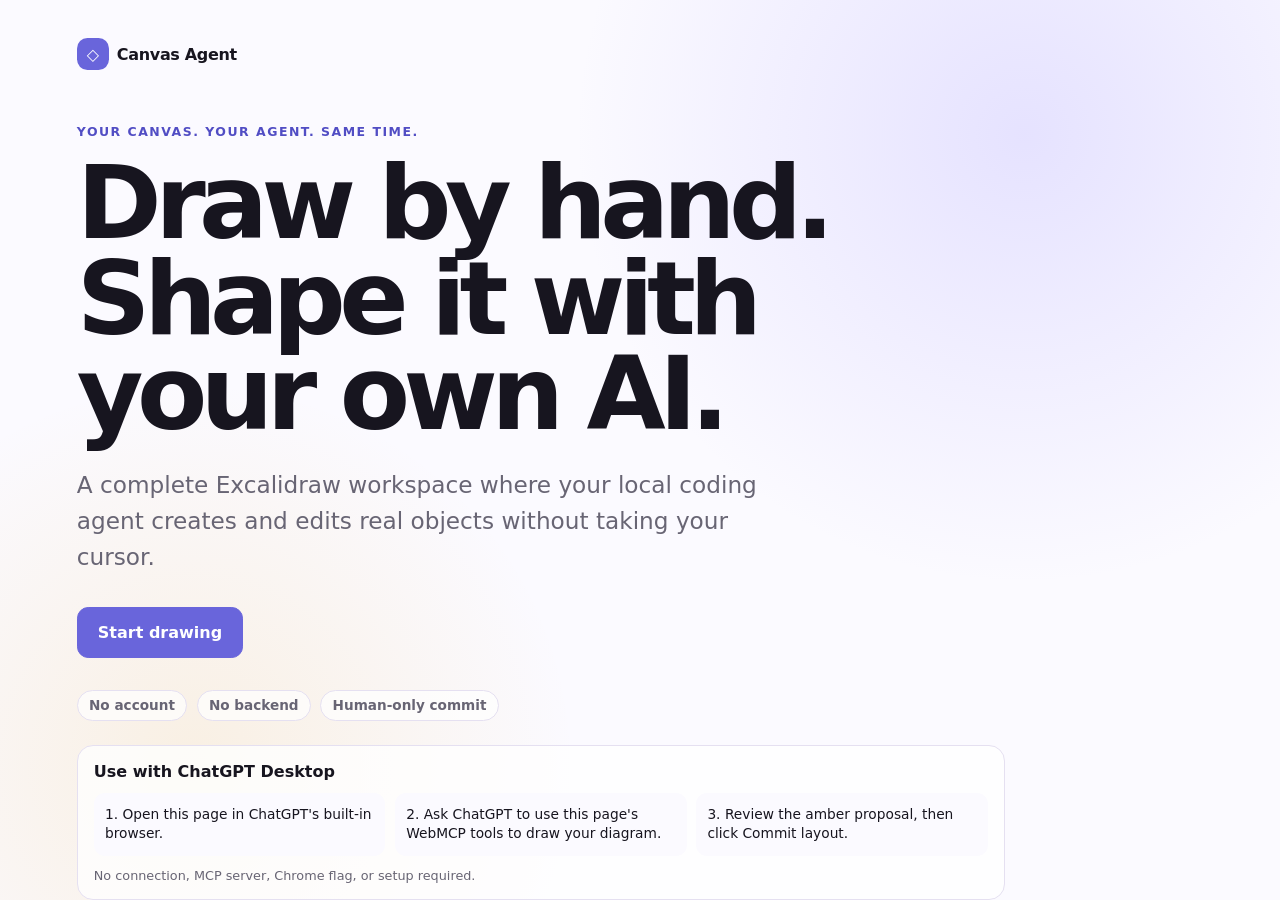
==== commit 62d0ad56: "deploy: simplify ChatGPT onboarding" ====
--- a/index.html
+++ b/index.html
@@ -42,7 +42,7 @@
           "https://excalidraw.nyc3.cdn.digitaloceanspaces.com/oss/",
           "/",
         ];</script><link rel="preload" href="https://excalidraw.nyc3.cdn.digitaloceanspaces.com/oss/fonts/Excalifont/Excalifont-Regular-a88b72a24fb54c9f94e3b5fdaa7481c9.woff2" as="font" type="font/woff2" crossorigin="anonymous"/><link rel="preload" href="https://excalidraw.nyc3.cdn.digitaloceanspaces.com/oss/fonts/Nunito/Nunito-Regular-XRXI3I6Li01BKofiOc5wtlZ2di8HDIkhdTQ3j6zbXWjgeg.woff2" as="font" type="font/woff2" crossorigin="anonymous"/><link rel="preload" href="https://excalidraw.nyc3.cdn.digitaloceanspaces.com/oss/fonts/Assistant/Assistant-SemiBold.woff2" as="font" type="font/woff2" crossorigin="anonymous"/><link rel="preload" href="https://excalidraw.nyc3.cdn.digitaloceanspaces.com/oss/fonts/ComicShanns/ComicShanns-Regular-279a7b317d12eb88de06167bd672b4b4.woff2" as="font" type="font/woff2" crossorigin="anonymous"/><link rel="apple-touch-icon" sizes="180x180" href="./apple-touch-icon.png"/><link rel="icon" type="image/png" sizes="32x32" href="./favicon-32x32.png"/><link rel="icon" type="image/png" sizes="16x16" href="./favicon-16x16.png"/><meta name="version" content="{version}"/><script>// setting this so that libraries installation reuses this window tab.
-      window.name = "_excalidraw";</script><style>body,html{margin:0;-webkit-text-size-adjust:100%;width:100%;height:100%;overflow:hidden}.visually-hidden{position:absolute!important;height:1px;width:1px;overflow:hidden;clip:rect(1px,1px,1px,1px);white-space:nowrap;user-select:none}#root{height:100%;-webkit-touch-callout:none;-webkit-user-select:none;-khtml-user-select:none;-moz-user-select:none;-ms-user-select:none;user-select:none}@media screen and (min-width:1200px){#root{-webkit-touch-callout:default;-webkit-user-select:auto;-khtml-user-select:auto;-moz-user-select:auto;-ms-user-select:auto;user-select:auto}}</style><script type="module" crossorigin src="./assets/index-CaM8H_f5.js"></script><link rel="modulepreload" crossorigin href="./assets/mermaid-to-excalidraw-DKpF4Sfr.js"><link rel="stylesheet" crossorigin href="./assets/index-Bvhh7JNe.css"><link rel="sitemap" type="application/xml" title="Sitemap" href="/sitemap.xml"><link rel="manifest" href="./manifest.webmanifest"></head><body><noscript>You need to enable JavaScript to run this app.</noscript><header><h1 class="visually-hidden">Excalidraw</h1></header><div id="root"></div><script>// need to load this script dynamically bcs. of iframe embed tracking
+      window.name = "_excalidraw";</script><style>body,html{margin:0;-webkit-text-size-adjust:100%;width:100%;height:100%;overflow:hidden}.visually-hidden{position:absolute!important;height:1px;width:1px;overflow:hidden;clip:rect(1px,1px,1px,1px);white-space:nowrap;user-select:none}#root{height:100%;-webkit-touch-callout:none;-webkit-user-select:none;-khtml-user-select:none;-moz-user-select:none;-ms-user-select:none;user-select:none}@media screen and (min-width:1200px){#root{-webkit-touch-callout:default;-webkit-user-select:auto;-khtml-user-select:auto;-moz-user-select:auto;-ms-user-select:auto;user-select:auto}}</style><script type="module" crossorigin src="./assets/index-BICe6auC.js"></script><link rel="modulepreload" crossorigin href="./assets/mermaid-to-excalidraw-DKpF4Sfr.js"><link rel="stylesheet" crossorigin href="./assets/index-C1tiYcSA.css"><link rel="sitemap" type="application/xml" title="Sitemap" href="/sitemap.xml"><link rel="manifest" href="./manifest.webmanifest"></head><body><noscript>You need to enable JavaScript to run this app.</noscript><header><h1 class="visually-hidden">Excalidraw</h1></header><div id="root"></div><script>// need to load this script dynamically bcs. of iframe embed tracking
       var scriptEle = document.createElement("script");
       scriptEle.setAttribute(
         "src",
--- a/assets/index-C1tiYcSA.css
+++ b/assets/index-C1tiYcSA.css
@@ -0,0 +1 @@
+@charset "UTF-8";@font-face{font-family:Assistant;src:url(https://excalidraw.nyc3.cdn.digitaloceanspaces.com/oss/fonts/Assistant/Assistant-Regular.woff2) format("woff2"),url(./Assistant-Regular.woff2) format("woff2");font-weight:400;style:normal;display:swap}@font-face{font-family:Assistant;src:url(https://excalidraw.nyc3.cdn.digitaloceanspaces.com/oss/fonts/Assistant/Assistant-Medium.woff2) format("woff2"),url(./Assistant-Medium.woff2) format("woff2");font-weight:500;style:normal;display:swap}@font-face{font-family:Assistant;src:url(https://excalidraw.nyc3.cdn.digitaloceanspaces.com/oss/fonts/Assistant/Assistant-SemiBold.woff2) format("woff2"),url(./Assistant-SemiBold.woff2) format("woff2");font-weight:600;style:normal;display:swap}@font-face{font-family:Assistant;src:url(https://excalidraw.nyc3.cdn.digitaloceanspaces.com/oss/fonts/Assistant/Assistant-Bold.woff2) format("woff2"),url(./Assistant-Bold.woff2) format("woff2");font-weight:700;style:normal;display:swap}.excalidraw .ToolIcon{border-radius:var(--border-radius-lg);display:inline-flex;align-items:center;position:relative;cursor:pointer;-webkit-tap-highlight-color:transparent;-webkit-user-select:none;user-select:none}.excalidraw .ToolIcon__hidden{display:none!important}.excalidraw .ToolIcon.fillable.ToolIcon_type_toggle.ToolIcon--checked .ToolIcon__icon{--icon-fill-color: var(--color-on-primary-container)}.excalidraw .ToolIcon.fillable.ToolIcon_type_toggle.ToolIcon--checked .ToolIcon__icon svg{fill:var(--icon-fill-color)}.excalidraw .ToolIcon.ToolIcon_type_toggle.ToolIcon--checked .ToolIcon__icon{background:var(--color-surface-primary-container);--keybinding-color: var(--color-on-primary-container)}.excalidraw .ToolIcon.ToolIcon_type_toggle.ToolIcon--checked .ToolIcon__icon svg{color:var(--color-on-primary-container)}.excalidraw .ToolIcon .ToolIcon__keybinding{bottom:4px;right:4px}.excalidraw .ToolIcon .ToolIcon__icon:hover{background:var(--button-hover-bg)}.excalidraw .ToolIcon .ToolIcon__icon:active{background:var(--button-hover-bg);border:1px solid var(--button-active-border)}.excalidraw .ToolIcon .ToolIcon__icon:active svg{color:var(--color-on-primary-container)}.excalidraw .ToolIcon .ToolIcon__icon[aria-disabled=true]{background:initial;border:none}.excalidraw .ToolIcon .ToolIcon__icon[aria-disabled=true] svg{color:var(--color-disabled)}.excalidraw .ToolIcon.ToolIcon_type_toggle:disabled{cursor:default;--keybinding-color: var(--color-disabled)}.excalidraw .ToolIcon.ToolIcon_type_toggle:disabled .ToolIcon__icon svg{color:var(--color-disabled)}.excalidraw .ToolIcon.ToolIcon_type_toggle:disabled .ToolIcon__icon:hover,.excalidraw .ToolIcon.ToolIcon_type_toggle:disabled .ToolIcon__icon:active{background:initial;border:none}.excalidraw .ToolIcon.ToolIcon_type_toggle:disabled .ToolIcon__icon:hover svg,.excalidraw .ToolIcon.ToolIcon_type_toggle:disabled .ToolIcon__icon:active svg{color:var(--color-disabled)}.excalidraw .ToolIcon--plain{background-color:transparent}.excalidraw .ToolIcon--plain .ToolIcon__icon{width:2rem;height:2rem}.excalidraw .ToolIcon_type_toggle{-webkit-appearance:none;-moz-appearance:none;appearance:none;margin:0;padding:0;border:none;background-color:transparent;font:inherit;color:inherit;text-align:inherit}.excalidraw .ToolIcon_type_toggle:focus-visible{box-shadow:0 0 0 2px var(--focus-highlight-color)}.excalidraw .ToolIcon__icon{box-sizing:border-box;width:var(--default-button-size);height:var(--default-button-size);color:var(--icon-fill-color);display:flex;justify-content:center;align-items:center;border-radius:var(--border-radius-lg)}.excalidraw .ToolIcon__icon+.ToolIcon__label{margin-inline-start:0}.excalidraw .ToolIcon__icon svg{position:relative;width:var(--default-icon-size);height:var(--default-icon-size);color:var(--icon-fill-color)}.excalidraw .ToolIcon__label{display:flex;align-items:center;color:var(--icon-fill-color);font-family:var(--ui-font);margin:0 .8em;text-overflow:ellipsis}.excalidraw .ToolIcon__label .Spinner{margin-left:.6em}.excalidraw .ToolIcon_size_small .ToolIcon__icon{width:2rem;height:2rem;font-size:.8em}.excalidraw .ToolIcon_type_button,.excalidraw .Modal .ToolIcon_type_button{padding:0;border:none;margin:0;font-size:inherit;background-color:initial}.excalidraw .ToolIcon_type_button:focus-visible,.excalidraw .Modal .ToolIcon_type_button:focus-visible{box-shadow:0 0 0 2px var(--focus-highlight-color)}.excalidraw .ToolIcon_type_button:active,.excalidraw .Modal .ToolIcon_type_button:active{background-color:var(--button-gray-3)}.excalidraw .ToolIcon_type_button:disabled,.excalidraw .Modal .ToolIcon_type_button:disabled{cursor:default}.excalidraw .ToolIcon_type_button:disabled:active,.excalidraw .ToolIcon_type_button:disabled:focus-visible,.excalidraw .ToolIcon_type_button:disabled:hover,.excalidraw .Modal .ToolIcon_type_button:disabled:active,.excalidraw .Modal .ToolIcon_type_button:disabled:focus-visible,.excalidraw .Modal .ToolIcon_type_button:disabled:hover{background-color:initial;border:none;box-shadow:none}.excalidraw .ToolIcon_type_button:disabled svg,.excalidraw .Modal .ToolIcon_type_button:disabled svg{color:var(--color-disabled)}.excalidraw .ToolIcon_type_button--show,.excalidraw .Modal .ToolIcon_type_button--show{visibility:visible}.excalidraw .ToolIcon_type_button--hide,.excalidraw .Modal .ToolIcon_type_button--hide{display:none!important}.excalidraw .ToolIcon_type_floating,.excalidraw .ToolIcon_type_floating:hover,.excalidraw .ToolIcon_type_floating:active{background-color:transparent}.excalidraw .ToolIcon_type_floating .ToolIcon__icon{background-color:var(--button-gray-1);width:2rem;height:2rem}.excalidraw .ToolIcon_type_floating .ToolIcon__icon:hover{background-color:var(--button-gray-2)}.excalidraw .ToolIcon_type_floating .ToolIcon__icon:active{background-color:var(--button-gray-3)}.excalidraw .ToolIcon__keybinding{position:absolute;bottom:2px;right:3px;font-size:.625rem;color:var(--keybinding-color);font-family:var(--ui-font);-webkit-user-select:none;user-select:none}:root[dir=ltr] .excalidraw .unlocked-icon{left:2px}:root[dir=rtl] .excalidraw .unlocked-icon{right:2px}.excalidraw .App-toolbar-container .ToolIcon__icon{width:var(--lg-button-size);height:var(--lg-button-size)}@media screen and (max-width: 450px){.excalidraw .App-toolbar-container .ToolIcon__icon{width:1.8rem;height:1.8rem}}@media screen and (max-width: 379px){.excalidraw .App-toolbar-container .ToolIcon__icon{width:1.5rem;height:1.5rem}}.excalidraw .App-toolbar-container .ToolIcon__icon svg{width:var(--lg-icon-size);height:var(--lg-icon-size)}.excalidraw .App-toolbar-container .ToolIcon__LaserPointer .ToolIcon__icon,.excalidraw .App-toolbar-container .ToolIcon__MagicButton .ToolIcon__icon{width:var(--default-button-size);height:var(--default-button-size)}.excalidraw .Spinner{display:flex;align-items:center;justify-content:center;height:100%;margin-left:auto;margin-right:auto;--spinner-color: var(--icon-fill-color)}.excalidraw .Spinner svg{animation:rotate 1.6s linear infinite;animation-delay:var(--spinner-delay);transform-origin:center center}.excalidraw .Spinner circle{stroke:var(--spinner-color);animation:dash 1.6s linear 0s infinite;stroke-linecap:round}@keyframes rotate{to{transform:rotate(360deg)}}@keyframes dash{0%{stroke-dasharray:1,300;stroke-dashoffset:0}50%{stroke-dasharray:150,300;stroke-dashoffset:-200}to{stroke-dasharray:1,300;stroke-dashoffset:-280}}.excalidraw .excalidraw-eye-dropper-container,.excalidraw .excalidraw-eye-dropper-backdrop{position:absolute;top:0;left:0;width:100%;height:100%;z-index:var(--zIndex-eyeDropperBackdrop);touch-action:none}.excalidraw .excalidraw-eye-dropper-container{pointer-events:none}.excalidraw .excalidraw-eye-dropper-backdrop{pointer-events:all}.excalidraw .excalidraw-eye-dropper-preview{pointer-events:none;width:2rem;height:2rem;position:absolute;z-index:var(--zIndex-eyeDropperPreview);border-radius:50%;border:1px solid var(--eye-dropper-preview-border-color, #222);box-shadow:2px 2px #4949497c}.excalidraw .excalidraw-eye-dropper-trigger{width:1.25rem;height:1.25rem;cursor:pointer;padding:4px;margin-right:-4px;margin-left:-2px;border-radius:.5rem;color:var(--icon-fill-color)}.excalidraw .excalidraw-eye-dropper-trigger:hover{background:var(--button-hover-bg)}.excalidraw .excalidraw-eye-dropper-trigger.selected{color:var(--color-primary);background:var(--color-primary-light)}.excalidraw .Island{--padding: 0;box-sizing:border-box;background-color:var(--island-bg-color);box-shadow:var(--shadow-island);border-radius:var(--border-radius-lg);padding:calc(var(--padding) * var(--space-factor));position:relative}.excalidraw .Island.zen-mode{box-shadow:none}.excalidraw{--color-outline: var(--color-gray-20)}.excalidraw.theme--dark{--color-outline: var(--color-gray-80)}.excalidraw .focus-visible-none:focus-visible{outline:none!important}.excalidraw .color-picker__title{padding:0 .5rem;font-size:.875rem;text-align:left}.excalidraw .color-picker__heading{padding:0 .5rem;font-size:.75rem;text-align:left}.excalidraw .color-picker__context-menu{background:var(--popup-bg-color);border-radius:var(--border-radius-lg);box-shadow:var(--shadow-island);padding:.25rem}.excalidraw .color-picker__context-menu-item{font-size:.75rem;padding:.375rem .625rem;border-radius:var(--border-radius-md);color:var(--text-primary-color);cursor:pointer;outline:none;-webkit-user-select:none;user-select:none}.excalidraw .color-picker__context-menu-item[data-highlighted],.excalidraw .color-picker__context-menu-item:not([data-disabled]):hover{background:var(--button-hover-bg)}.excalidraw .color-picker__context-menu-item[data-disabled]{opacity:.5;pointer-events:none}.excalidraw .color-picker__tip{padding:0 .5rem;font-size:.6875rem;line-height:1.4;text-align:left;color:var(--color-gray-60)}.excalidraw .color-picker-container{display:grid;grid-template-columns:1fr 20px 1.625rem;padding:.25rem 0px;align-items:center}.excalidraw--mobile.excalidraw .color-picker-container{max-width:11rem}.excalidraw .color-picker-container.color-picker-container--no-top-picks{display:flex;justify-content:center;grid-template-columns:unset}.excalidraw .color-picker__top-picks{display:flex;justify-content:space-between;align-items:center}.excalidraw .color-picker__button{--radius: 4px;--size: 1.375rem;padding:0;margin:0;width:var(--size);height:var(--size);border:0;border-radius:var(--radius);background-color:var(--swatch-color);background-position:left center;position:relative;font-family:inherit;box-sizing:border-box}.excalidraw .color-picker__button.has-outline{box-shadow:0 0 0 1px var(--color-outline)}.excalidraw .color-picker__button:hover:not(.active).color-picker__button--large{box-shadow:inset 0 0 0 1px var(--color-primary)}.excalidraw .color-picker__button:active{box-shadow:0 0 0 1px var(--color-primary)!important}.excalidraw .color-picker__button:active.color-picker__button--large{box-shadow:none!important}.excalidraw .color-picker__button:active.color-picker__button--large.has-outline{box-shadow:0 0 0 1px var(--color-outline)!important}.excalidraw .color-picker__button .color-picker__button-outline{display:flex;align-items:center;justify-content:center}.excalidraw .color-picker__button .color-picker__button-outline svg{color:var(--color-gray-60);width:1.25rem;height:1.25rem}.excalidraw .color-picker__button .color-picker__button-background{display:flex;align-items:center;justify-content:center}.excalidraw .color-picker__button .color-picker__button-background svg{width:100%;height:100%}.excalidraw .color-picker__button.active:not(:active) .color-picker__button-outline{position:absolute;--offset: -1px;top:var(--offset);left:var(--offset);right:var(--offset);bottom:var(--offset);box-shadow:0 0 0 1px var(--color-primary-darkest);z-index:1;border-radius:var(--radius)}.excalidraw .color-picker__button:focus-visible{outline:none}.excalidraw .color-picker__button:focus-visible:after{content:"";position:absolute;top:-4px;right:-4px;bottom:-4px;left:-4px;border:3px solid var(--focus-highlight-color);border-radius:calc(var(--radius) + 1px)}.excalidraw .color-picker__button:focus-visible.active .color-picker__button-outline{display:none}.excalidraw .color-picker__button--large{--radius: 6px;width:1.875rem;height:1.875rem}.excalidraw .color-picker__button.is-transparent{background-image:url([data-uri])}.excalidraw .color-picker__button--no-focus-visible{border:0}.excalidraw .color-picker__button--no-focus-visible:after{display:none}.excalidraw .color-picker__button--no-focus-visible:focus-visible{outline:none!important}.excalidraw .color-picker__button.active-color{border-radius:calc(var(--radius) + 1px);width:1.625rem;height:1.625rem}.excalidraw .color-picker__button.compact-sizing{width:var(--mobile-action-button-size);height:var(--mobile-action-button-size)}.excalidraw .color-picker__button.mobile-border{border:1px solid var(--mobile-color-border)}.excalidraw .color-picker__button__hotkey-label{position:absolute;right:4px;bottom:2px;font-size:10px;font-family:monospace;font-weight:500}.excalidraw .color-picker{background:var(--popup-bg-color);border:0 solid rgba(255,255,255,.25);box-shadow:#00000040 0 1px 4px;border-radius:4px;position:absolute}:root[dir=ltr] .excalidraw .color-picker{left:-5.5px}:root[dir=rtl] .excalidraw .color-picker{right:-5.5px}.excalidraw .color-picker-control-container{display:grid;grid-template-columns:auto 1fr;align-items:center;column-gap:.5rem}.excalidraw .color-picker-control-container+.popover{position:static}.excalidraw .color-picker-popover-container{margin-top:-.25rem}:root[dir=ltr] .excalidraw .color-picker-popover-container{margin-left:.5rem}:root[dir=rtl] .excalidraw .color-picker-popover-container{margin-left:-3rem}.excalidraw .color-picker-triangle{width:0;height:0;border-style:solid;border-width:0 9px 10px;border-color:transparent transparent var(--popup-bg-color);position:absolute;top:10px}:root[dir=ltr] .excalidraw .color-picker-triangle{transform:rotate(270deg);left:-14px}:root[dir=rtl] .excalidraw .color-picker-triangle{transform:rotate(90deg);right:-14px}.excalidraw .color-picker-triangle-shadow{border-color:transparent transparent rgba(0,0,0,.1)}:root[dir=ltr] .excalidraw .color-picker-triangle-shadow{left:-14px}:root[dir=rtl] .excalidraw .color-picker-triangle-shadow{right:-16px}.excalidraw .color-picker-content{display:flex;flex-direction:column;gap:.75rem;outline:none}.excalidraw .color-picker-content--default{padding:.5rem;display:grid;grid-template-columns:repeat(5,1.875rem);grid-gap:.25rem;border-radius:4px}.excalidraw .color-picker-content--default:focus{outline:none;box-shadow:0 0 0 2px var(--focus-highlight-color)}.excalidraw .color-picker-content--canvas{display:flex;flex-direction:column;padding:.25rem}.excalidraw .color-picker-content--canvas-title{color:#868e96;font-size:12px;padding:0 .25rem}.excalidraw .color-picker-content--canvas-colors{padding:.5rem 0}.excalidraw .color-picker-content .color-input-container{grid-column:1/span 5}.excalidraw .color-picker-hash{height:var(--default-button-size);flex-shrink:0;padding:.5rem .5rem .5rem .75rem;border:1px solid var(--default-border-color);border-right:0;box-sizing:border-box;color:var(--input-label-color);display:flex;align-items:center;justify-content:center;position:relative}:root[dir=ltr] .excalidraw .color-picker-hash{border-radius:var(--border-radius-lg) 0 0 var(--border-radius-lg)}:root[dir=rtl] .excalidraw .color-picker-hash{border-radius:0 var(--border-radius-lg) var(--border-radius-lg) 0;border-right:1px solid var(--default-border-color);border-left:0}.excalidraw .color-input-container{display:flex}.excalidraw .color-input-container:focus-within{box-shadow:0 0 0 1px var(--color-primary-darkest);border-radius:var(--border-radius-lg)}.excalidraw .color-picker__input-label-container{display:flex;flex-direction:column;gap:4px}.excalidraw .color-picker__input-label{display:grid;grid-template-columns:auto 1fr auto auto;gap:8px;align-items:center;border:1px solid var(--default-border-color);border-radius:8px;padding:0 12px;margin:8px;box-sizing:border-box}.excalidraw .color-picker__input-label:focus-within{box-shadow:0 0 0 1px var(--color-primary-darkest);border-radius:var(--border-radius-lg)}.excalidraw .color-picker__input-label.has-error{border-color:var(--color-danger, #e03131)}.excalidraw .color-picker__input-label.has-error:focus-within{box-shadow:0 0 0 1px var(--color-danger, #e03131)}.excalidraw .color-picker__input-hash{padding:0 .25rem}.excalidraw .color-picker__error-message{color:var(--color-danger, #e03131);font-size:.75rem;padding:0 8px 4px;text-align:left;line-height:1.3}.excalidraw .color-picker-input{box-sizing:border-box;width:100%;margin:0;font-size:.875rem;font-family:inherit;background-color:transparent;color:var(--text-primary-color);border:0;outline:none;height:var(--default-button-size);border:1px solid var(--default-border-color);border-left:0;letter-spacing:.4px;padding:.5rem .5rem .5rem .25rem;-webkit-appearance:none;-moz-appearance:none;appearance:none}:root[dir=ltr] .excalidraw .color-picker-input{border-radius:0 var(--border-radius-lg) var(--border-radius-lg) 0}:root[dir=rtl] .excalidraw .color-picker-input{border-radius:var(--border-radius-lg) 0 0 var(--border-radius-lg);border-left:1px solid var(--default-border-color);border-right:0}.excalidraw .color-picker-input:focus-visible{box-shadow:none}.excalidraw .color-picker__top-picks{position:relative}.excalidraw .color-picker__top-picks .color-picker__button{touch-action:none}.excalidraw .color-picker__top-picks.is-dnd-active .color-picker__button{pointer-events:none;transition:transform .14s ease,opacity .14s ease,box-shadow .14s ease}.excalidraw .color-picker__top-picks__dnd-outline{position:absolute;top:-5px;left:-5px;width:calc(100% + 10px);height:calc(100% + 10px);pointer-events:none;overflow:visible}.excalidraw .color-picker__top-picks__dnd-outline rect{x:.5px;y:.5px;rx:6px;width:calc(100% - 1px);height:calc(100% - 1px);fill:none;stroke:var(--color-primary);stroke-width:1;stroke-dasharray:4 4;animation:excalidraw-color-dnd-march .8s linear infinite}@media (prefers-reduced-motion: reduce){.excalidraw .color-picker__top-picks__dnd-outline rect{animation:none}}@keyframes excalidraw-color-dnd-march{to{stroke-dashoffset:-8}}.excalidraw .color-picker__button.is-dnd-source{opacity:.3}.excalidraw .color-picker__button.is-dnd-target{transform:scale(1.2);box-shadow:0 0 0 1px var(--color-primary-darkest)}.excalidraw .color-picker__button.is-dnd-duplicate{animation:excalidraw-color-dnd-duplicate .45s ease-in-out infinite alternate}@keyframes excalidraw-color-dnd-duplicate{0%{box-shadow:0 0 0 2px var(--color-danger, #e03131);transform:scale(1)}to{box-shadow:0 0 0 3px var(--color-danger, #e03131);transform:scale(1.12)}}.excalidraw-color-dnd-ghost{position:fixed;top:0;left:0;z-index:10000;pointer-events:none;will-change:transform;transition:width .15s ease,height .15s ease}.excalidraw-color-dnd-ghost__swatch{width:100%;height:100%;border-radius:4px;box-shadow:0 0 0 1px #00000014;transition:transform .15s ease,opacity .15s ease,box-shadow .15s ease}.excalidraw-color-dnd-ghost__swatch.is-transparent{background-color:#fff;background-image:url([data-uri]);background-position:left center}.excalidraw-color-dnd-ghost--lifted .excalidraw-color-dnd-ghost__swatch{transform:scale(1.2);box-shadow:0 6px 16px #00000040,0 0 0 1px #00000014}.excalidraw-color-dnd-ghost--over .excalidraw-color-dnd-ghost__swatch{transform:scale(1.05);box-shadow:0 3px 8px #0003,0 0 0 1px #00000014}.excalidraw-color-dnd-ghost--blocked .excalidraw-color-dnd-ghost__swatch{opacity:.4;transform:scale(.85)}.excalidraw-color-dnd-ghost--dropping{transition:transform .18s cubic-bezier(.2,.8,.3,1),width .18s ease,height .18s ease}.excalidraw-color-dnd-ghost--dropping .excalidraw-color-dnd-ghost__swatch{transform:scale(1);box-shadow:0 0 0 1px #00000014}.excalidraw-color-dnd-ghost--fade .excalidraw-color-dnd-ghost__swatch{opacity:0}body.excalidraw-color-dnd-active{user-select:none!important;-webkit-user-select:none!important}body.excalidraw-color-dnd-active,body.excalidraw-color-dnd-active *{cursor:grabbing!important}.excalidraw{--list-border-color: var(--color-gray-20)}.excalidraw .QuickSearch__wrapper{position:relative;height:2.6rem;border-bottom:1px solid var(--list-border-color)}.excalidraw .QuickSearch__wrapper svg{position:absolute;top:47.5%;transform:translateY(-50%);left:.75rem;width:1.25rem;height:1.25rem;color:var(--color-gray-40);z-index:1}.excalidraw.theme--dark{--list-border-color: var(--color-gray-80)}.excalidraw.theme--dark .QuickSearch__wrapper{border-bottom:none}.excalidraw .QuickSearch__input{position:absolute;top:0;left:0;width:100%;box-sizing:border-box;border:0!important;font-size:.875rem;padding-left:2.5rem!important;padding-right:.75rem!important}.excalidraw .QuickSearch__input::placeholder{color:var(--color-gray-40)}.excalidraw .QuickSearch__input:focus{box-shadow:none!important}.excalidraw .ScrollableList__wrapper{position:static!important;border:none;font-size:.875rem;overflow-y:auto}.excalidraw .ScrollableList__wrapper>.empty,.excalidraw .ScrollableList__wrapper>.hint{display:flex;justify-content:center;align-items:center;padding:.5rem;font-size:.75rem;color:var(--color-gray-60);overflow:hidden;text-align:center;line-height:150%}.excalidraw .FontPicker__container{display:grid;grid-template-columns:calc(1rem + 3 * var(--default-button-size)) 1rem 1fr;align-items:center}.excalidraw--mobile.excalidraw .FontPicker__container{max-width:calc(2rem + 4 * var(--default-button-size))}.excalidraw .FontPicker__container--compact{display:block;grid-template-columns:none}.excalidraw .picker{padding:.5rem;background:var(--popup-bg-color);border:0 solid rgba(255,255,255,.25);box-shadow:var(--shadow-island-stronger);border-radius:4px}:root[dir=rtl] .excalidraw .picker{padding:.4rem}.excalidraw .picker-sections,.excalidraw .picker-section{display:flex;flex-direction:column;gap:.5rem}.excalidraw .picker-container button,.excalidraw .picker button{position:relative;display:flex;align-items:center;justify-content:center}.excalidraw .picker-container button:focus-visible,.excalidraw .picker button:focus-visible{outline:transparent;background-color:var(--button-gray-2)}.excalidraw .picker-container button:focus-visible svg,.excalidraw .picker button:focus-visible svg{opacity:1}.excalidraw .picker-container button:hover,.excalidraw .picker button:hover{background-color:var(--button-gray-2)}.excalidraw .picker-container button:active,.excalidraw .picker button:active{background-color:var(--button-gray-3)}.excalidraw .picker-container button:disabled,.excalidraw .picker button:disabled{cursor:not-allowed}.excalidraw .picker-container button svg,.excalidraw .picker button svg{margin:0;width:36px;height:18px;pointer-events:none}.excalidraw .picker button{padding:.25rem .28rem .35rem .25rem}.excalidraw .picker-content{display:grid;grid-template-columns:repeat(4,auto);grid-gap:.5rem;border-radius:4px}.excalidraw .picker-collapsible{font-size:.75rem;padding:0;color:var(--text-primary-color)}.excalidraw .picker-section-label{font-size:.75rem;color:var(--text-primary-color)}.excalidraw .picker-keybinding{position:absolute;bottom:2px;font-size:.7em;color:var(--keybinding-color)}:root[dir=ltr] .excalidraw .picker-keybinding{right:2px}:root[dir=rtl] .excalidraw .picker-keybinding{left:2px}.excalidraw--mobile.excalidraw .picker-keybinding{display:none}.excalidraw .picker-type-canvasBackground .picker-keybinding{color:#aaa}.excalidraw .picker-type-elementBackground .picker-keybinding{color:#fff}.excalidraw .picker-swatch[aria-label=transparent] .picker-keybinding{color:#aaa}.excalidraw .picker-type-elementStroke .picker-keybinding{color:#d4d4d4}.excalidraw.theme--dark .picker-type-elementBackground .picker-keybinding,.excalidraw.theme--dark .picker-swatch[aria-label=transparent] .picker-keybinding{color:#000}.excalidraw{--slider-thumb-size: 16px}.excalidraw .range-wrapper{position:relative;padding-top:10px;padding-bottom:25px}.excalidraw .range-input{width:100%;height:4px;-webkit-appearance:none;background:var(--color-slider-track);border-radius:2px;outline:none}.excalidraw .range-input::-webkit-slider-thumb{-webkit-appearance:none;-moz-appearance:none;appearance:none;width:var(--slider-thumb-size);height:var(--slider-thumb-size);background:var(--color-slider-thumb);border-radius:50%;cursor:pointer;border:none}.excalidraw .range-input::-moz-range-thumb{width:var(--slider-thumb-size);height:var(--slider-thumb-size);background:var(--color-slider-thumb);border-radius:50%;cursor:pointer;border:none}.excalidraw .value-bubble{position:absolute;bottom:0;transform:translate(-50%);font-size:12px;color:var(--text-primary-color)}.excalidraw .zero-label{position:absolute;bottom:0;left:4px;font-size:12px;color:var(--text-primary-color)}.excalidraw-tooltip{--ui-font: Assistant, system-ui, BlinkMacSystemFont, -apple-system, Segoe UI, Roboto, Helvetica, Arial, sans-serif;font-family:var(--ui-font);position:fixed;z-index:var(--zIndex-popup);padding:8px;border-radius:6px;box-sizing:border-box;pointer-events:none;word-wrap:break-word;background:#000;line-height:1.5;text-align:center;font-size:13px;font-weight:500;color:#fff;display:none}.excalidraw-tooltip.excalidraw-tooltip--visible{display:block}.excalidraw-tooltip-wrapper{display:flex}.excalidraw-tooltip-icon{width:.9em;height:.9em;margin-left:5px;margin-top:1px;display:flex}.excalidraw--mobile.excalidraw-tooltip-icon{display:none}.excalidraw .tool-popover-content{display:flex;flex-direction:row;gap:.25rem;border-radius:.5rem;background:var(--island-bg-color);box-shadow:var(--shadow-island);padding:.5rem;z-index:var(--zIndex-layerUI)}.excalidraw .Checkbox{margin:4px .3em;display:flex;align-items:center;cursor:pointer;-webkit-user-select:none;user-select:none;-webkit-tap-highlight-color:transparent}.excalidraw .Checkbox:hover:not(.is-checked) .Checkbox-box:not(:focus){box-shadow:0 0 0 2px #4dabf7}.excalidraw .Checkbox:hover:not(.is-checked) .Checkbox-box:not(:focus) svg{display:block;opacity:.3}.excalidraw .Checkbox:active .Checkbox-box{box-shadow:0 0 2px 1px inset #1c7ed6!important}.excalidraw .Checkbox:hover .Checkbox-box{background-color:#d0ebff33}.excalidraw .Checkbox.is-checked .Checkbox-box{background-color:#d0ebff}.excalidraw .Checkbox.is-checked .Checkbox-box svg{display:block}.excalidraw .Checkbox.is-checked:hover .Checkbox-box{background-color:#a5d8ff}.excalidraw .Checkbox .Checkbox-box{width:22px;height:22px;padding:0;flex:0 0 auto;margin:0 1em;display:flex;align-items:center;justify-content:center;box-shadow:0 0 0 2px #1c7ed6;background-color:transparent;border-radius:4px;color:#1c7ed6;border:0}.excalidraw .Checkbox .Checkbox-box:focus{box-shadow:0 0 0 3px #1c7ed6}.excalidraw .Checkbox .Checkbox-box svg{display:none;width:16px;height:16px;stroke-width:3px}.excalidraw .Checkbox .Checkbox-label{display:flex;align-items:center}.excalidraw .Checkbox .excalidraw-tooltip-icon{width:1em;height:1em}.excalidraw .TextInput{display:inline-block}.ProjectName{margin:auto;display:flex;align-items:center}.ProjectName .TextInput{height:calc(1rem - 3px);width:200px;overflow:hidden;text-align:center;margin-left:8px;text-overflow:ellipsis}.ProjectName .TextInput--readonly{background:none;border:none;width:auto;max-width:200px;padding-left:2px}.ProjectName .TextInput--readonly:hover{background:none}.excalidraw .Toast{animation:Toast-fade-in .5s;min-width:220px;max-width:min(360px,100vw - 32px);border-radius:var(--border-radius-lg);border:1px solid var(--default-border-color);background-color:var(--island-bg-color);color:var(--text-primary-color);padding:.5rem .75rem;box-shadow:0 0 0 1px var(--color-surface-lowest);box-sizing:border-box;cursor:default;pointer-events:none}.excalidraw .Toast .Toast__message{font-family:var(--ui-font);font-size:.75rem;line-height:1.25rem;text-align:center;padding:0 1.6rem;white-space:pre-wrap}.excalidraw .Toast .Toast__progress-bar{margin-top:.35rem;width:100%;height:4px;border-radius:999px;background-color:var(--button-gray-2);overflow:hidden}.excalidraw .Toast .Toast__progress-bar-fill{height:100%;border-radius:inherit;background-color:var(--color-primary)}.excalidraw .Toast .close{position:absolute;top:0;right:0;padding:.4rem;pointer-events:auto}.excalidraw .Toast .close .ToolIcon__icon{width:1.2rem;height:1.2rem}@keyframes Toast-fade-in{0%{opacity:0}to{opacity:1}}.excalidraw .Avatar{width:var(--avatar-size, 1.5rem);height:var(--avatar-size, 1.5rem);position:relative;border-radius:100%;outline-offset:2px;display:flex;justify-content:center;align-items:center;cursor:pointer;font-size:.75rem;font-weight:700;line-height:1;color:var(--color-gray-90);flex:0 0 auto}.excalidraw .Avatar:active{transform:scale(.94)}.excalidraw .Avatar-img{width:100%;height:100%;border-radius:100%}.excalidraw .Avatar:before{content:"";position:absolute;top:-3px;right:-3px;bottom:-3px;left:-3px;border-radius:100%}.excalidraw .Avatar.is-followed:before{border-color:var(--color-primary-hover);box-shadow:0 0 0 1px var(--color-primary-hover)}.excalidraw .Avatar.is-current-user{cursor:auto}.excalidraw-hyperlinkContainer{display:flex;align-items:center;justify-content:space-between;position:absolute;box-shadow:0 2px 4px #0000004d;z-index:var(--zIndex-hyperlinkContainer);background:var(--island-bg-color);border-radius:var(--border-radius-md);box-sizing:border-box;min-height:42px}.excalidraw-hyperlinkContainer-input,.excalidraw-hyperlinkContainer button{z-index:100}.excalidraw-hyperlinkContainer-input,.excalidraw-hyperlinkContainer-link{height:24px;padding:0 8px;line-height:24px;font-size:.9rem;font-weight:500;font-family:var(--ui-font)}.excalidraw-hyperlinkContainer-input{width:18rem;background-color:transparent;color:var(--text-primary-color);outline:none;border:none;box-shadow:none!important}.excalidraw-hyperlinkContainer-link{overflow:hidden;text-overflow:ellipsis;white-space:nowrap;max-width:15rem}.excalidraw-hyperlinkContainer button{color:#228be6;background-color:transparent!important;font-weight:500}.excalidraw-hyperlinkContainer button.excalidraw-hyperlinkContainer--remove{color:#c92a2a}.excalidraw-hyperlinkContainer--remove .ToolIcon__icon svg{color:#fa5252}.excalidraw-hyperlinkContainer .ToolIcon__icon{width:2rem;height:2rem}.excalidraw-hyperlinkContainer__buttons{flex:0 0 auto}.excalidraw .ConvertElementTypePopup{display:flex;flex-wrap:wrap;justify-content:center;gap:.2rem;border-radius:.5rem;background:var(--island-bg-color);box-shadow:var(--shadow-island);padding:.5rem}.excalidraw .ConvertElementTypePopup:focus{outline:none}.excalidraw .Dialog__action-button{position:relative;display:flex;column-gap:.5rem;align-items:center;padding:.5rem 1.5rem;border:1px solid var(--default-border-color);background-color:transparent;height:3rem;border-radius:var(--border-radius-lg);letter-spacing:.4px;color:inherit;font-family:inherit;font-size:.875rem;font-weight:600;-webkit-user-select:none;user-select:none}.excalidraw .Dialog__action-button svg{display:block;width:1rem;height:1rem}.excalidraw .Dialog__action-button--danger{background-color:var(--color-danger);border-color:var(--color-danger);color:#fff}.excalidraw .Dialog__action-button--primary{background-color:var(--color-primary);border-color:var(--color-primary);color:#fff}.excalidraw.theme--dark .Dialog__action-button--danger,.excalidraw.theme--dark .Dialog__action-button--primary{color:var(--color-gray-100)}.excalidraw .confirm-dialog-buttons{display:flex;column-gap:.5rem;justify-content:flex-end}.excalidraw .publish-library__fields{display:flex;flex-direction:column}.excalidraw .publish-library__fields label{padding:1em 0;display:flex;justify-content:space-between;align-items:center}.excalidraw .publish-library__fields label span{font-weight:500;font-size:1rem;color:#868e96}.excalidraw .publish-library__fields label input,.excalidraw .publish-library__fields label textarea{width:70%;padding:.6em;font-family:var(--ui-font)}.excalidraw .publish-library__fields label .required{color:#e03131;margin:.2rem}.excalidraw .publish-library__buttons{display:flex;padding:.2rem 0;justify-content:flex-end;gap:.5rem}.excalidraw .publish-library__buttons .ToolIcon__icon{min-width:2.5rem;width:auto;font-size:1rem}.excalidraw .publish-library__buttons .ToolIcon_type_button{margin-left:1rem;padding:0 .5rem}.excalidraw .publish-library__buttons--confirm.ToolIcon_type_button{background-color:#228be6}.excalidraw .publish-library__buttons--confirm.ToolIcon_type_button:hover{background-color:#1971c2}.excalidraw .publish-library__buttons--cancel.ToolIcon_type_button{background-color:#adb5bd}.excalidraw .publish-library__buttons--cancel.ToolIcon_type_button:hover{background-color:#868e96}.excalidraw .publish-library__buttons .ToolIcon__icon{color:#fff}.excalidraw .publish-library__buttons .ToolIcon__icon .Spinner{--spinner-color: #fff}.excalidraw .publish-library__buttons .ToolIcon__icon .Spinner svg{padding:.5rem}.excalidraw .publish-library .selected-library-items{display:flex;flex-wrap:wrap}.excalidraw .publish-library .selected-library-items .single-library-item-wrapper{width:9rem}.excalidraw .publish-library-warning{color:#fa5252}.excalidraw .publish-library-note{padding:1em 0;font-style:italic;font-size:14px;display:block}.excalidraw .single-library-item{position:relative}.excalidraw .single-library-item-status{position:absolute;top:.3rem;left:.3rem;font-size:.7rem;color:#f03e3e;background:#ffffffe6;padding:.1rem .2rem;border-radius:.2rem}.excalidraw .single-library-item__svg{background-color:#fff;padding:.3rem;width:7.5rem;height:7.5rem;border:1px solid var(--button-gray-2)}.excalidraw .single-library-item__svg svg{width:100%;height:100%}.excalidraw .single-library-item .ToolIcon__icon{background-color:#fff;width:auto;height:auto;margin:0 .5rem}.excalidraw .single-library-item .ToolIcon,.excalidraw .single-library-item .ToolIcon_type_button:hover{background-color:#fff}.excalidraw .single-library-item .required,.excalidraw .single-library-item .error{color:#e03131;font-weight:700;font-size:1rem;margin:.2rem}.excalidraw .single-library-item .error{font-weight:500;margin:0;padding:.3em 0}.excalidraw .single-library-item--remove{position:absolute;top:.2rem;right:1rem}.excalidraw .single-library-item--remove .ToolIcon__icon{margin:0;background-color:#fa5252}.excalidraw .single-library-item--remove .ToolIcon__icon:hover{background-color:#f03e3e}.excalidraw .single-library-item--remove .ToolIcon__icon:active{background-color:#e03131}.excalidraw .single-library-item--remove svg{color:#fff;padding:.26rem;border-radius:.3em;width:1rem;height:1rem}.excalidraw .Stack{--gap: 0;display:grid;gap:calc(var(--space-factor) * var(--gap))}.excalidraw .Stack_vertical{grid-template-columns:auto;grid-auto-flow:row;grid-auto-rows:min-content}.excalidraw .Stack_horizontal{grid-template-rows:auto;grid-auto-flow:column;grid-auto-columns:min-content}.excalidraw .dropdown-menu{max-width:20rem;z-index:1}.excalidraw .dropdown-menu--placement-top{margin-bottom:.5rem}.excalidraw .dropdown-menu__submenu-trigger[aria-expanded=true] .dropdown-menu-item{background-color:var(--button-hover-bg)}.excalidraw .dropdown-menu__submenu-trigger-icon{margin-left:auto;opacity:.5}.excalidraw .dropdown-menu__submenu-trigger-icon svg g{stroke-width:2}.excalidraw .dropdown-menu--mobile{width:100%;row-gap:.75rem}.excalidraw .dropdown-menu--mobile.main-menu{min-width:232px;margin-top:0;margin-bottom:0}@media screen and (orientation: landscape){.excalidraw .dropdown-menu--mobile.main-menu{max-width:232px}}.excalidraw .dropdown-menu--mobile .dropdown-menu-container{padding:8px;box-sizing:border-box;border-radius:var(--border-radius-lg);position:relative;transition:box-shadow .5s ease-in-out;display:flex;flex-direction:column;overflow-y:auto}.excalidraw .dropdown-menu--mobile .dropdown-menu-container.zen-mode{box-shadow:none}.excalidraw .dropdown-menu .dropdown-menu-container{background-color:var(--island-bg-color);overflow-y:auto;display:flex;flex-direction:column;gap:1px;box-shadow:var(--box-shadow, var(--shadow-island));max-height:calc(100svh - var(--editor-container-padding) * 2 - 2.25rem)}.excalidraw.theme--dark.excalidraw .dropdown-menu .dropdown-menu-container{box-shadow:var(--box-shadow, var(--shadow-island)),0 0 0 1px #00000026}.excalidraw .dropdown-menu .dropdown-menu-item-base{display:flex;column-gap:.625rem;padding:0 .5rem;font-size:.875rem;color:var(--color-on-surface);width:100%;box-sizing:border-box;font-weight:400;font-family:inherit}.excalidraw .dropdown-menu.manual-hover .dropdown-menu-item:hover{background-color:transparent}.excalidraw .dropdown-menu.manual-hover .dropdown-menu-item--hovered{background-color:var(--button-hover-bg)!important}.excalidraw .dropdown-menu.manual-hover .dropdown-menu-item--selected{background-color:var(--color-primary-light)!important}.excalidraw .dropdown-menu.fonts{margin-top:1rem;max-height:calc(7*(2rem + 2px) + 3.95rem)}@media screen and (min-width: 1921px){.excalidraw .dropdown-menu.fonts{max-height:calc(7*(2.25rem + 2px) + 3.95rem)}}.excalidraw .dropdown-menu.fonts .dropdown-menu-item-base{display:inline-flex}.excalidraw .dropdown-menu.fonts .dropdown-menu-group:not(:first-child){margin-top:1rem}.excalidraw .dropdown-menu.fonts .dropdown-menu-group-title{font-size:.75rem;text-align:left;font-weight:400;margin:0 0 .5rem;line-height:1.3}.excalidraw .dropdown-menu .dropdown-menu-item{height:2rem;padding:0 .5rem;background-color:transparent;border:none;align-items:center;cursor:pointer;border-radius:var(--border-radius-md);flex:1 0 auto}@media screen and (min-width: 1921px){.excalidraw .dropdown-menu .dropdown-menu-item{height:2.25rem}}.excalidraw .dropdown-menu .dropdown-menu-item__text{display:flex;align-items:center;width:100%;text-overflow:ellipsis;overflow:hidden;white-space:nowrap;gap:.75rem}.excalidraw .dropdown-menu .dropdown-menu-item__shortcut{margin-inline-start:auto;opacity:.5}.excalidraw .dropdown-menu .dropdown-menu-item__shortcut--orphaned{text-align:right;font-size:.875rem;padding:0 .625rem}.excalidraw .dropdown-menu .dropdown-menu-item--selected{background:var(--color-primary-light);--icon-fill-color: var(--color-primary-darker)}.excalidraw .dropdown-menu .dropdown-menu-item:hover{background-color:var(--button-hover-bg);text-decoration:none}.excalidraw .dropdown-menu .dropdown-menu-item:active{background-color:var(--button-hover-bg);box-shadow:0 0 0 1px var(--color-brand-active)}.excalidraw .dropdown-menu .dropdown-menu-item[disabled]{cursor:not-allowed;opacity:.5;pointer-events:none}.excalidraw .dropdown-menu .dropdown-menu-item[disabled]:hover{background-color:transparent}.excalidraw .dropdown-menu .dropdown-menu-item[disabled]:active{background-color:transparent;box-shadow:none}.excalidraw .dropdown-menu .dropdown-menu-item svg{width:1rem;height:1rem;display:block}.excalidraw .dropdown-menu .dropdown-menu-item-bare{align-items:center;height:2rem;justify-content:space-between}@media screen and (min-width: 1921px){.excalidraw .dropdown-menu .dropdown-menu-item-bare{height:2.25rem}}.excalidraw .dropdown-menu .dropdown-menu-item-bare svg{width:1rem;height:1rem;display:block}.excalidraw .dropdown-menu .dropdown-menu-item-custom{margin-top:.5rem}.excalidraw .dropdown-menu .dropdown-menu-group-title{font-size:14px;text-align:left;margin:10px 0;font-weight:500}.excalidraw .dropdown-menu-button{display:flex;justify-content:center;align-items:center;padding:.625rem;width:var(--button-width, var(--default-button-size));height:var(--button-height, var(--default-button-size));box-sizing:border-box;border-width:1px;border-style:solid;border-color:var(--button-border, var(--default-border-color));border-radius:var(--border-radius-lg);cursor:pointer;background-color:var(--button-bg, var(--island-bg-color));color:var(--button-color, var(--color-on-surface));font-family:var(--ui-font);width:var(--lg-button-size);height:var(--lg-button-size);--background: var(--color-surface-mid);background-color:var(--background)}.excalidraw .dropdown-menu-button svg{width:var(--button-width, var(--lg-icon-size));height:var(--button-height, var(--lg-icon-size))}.excalidraw .dropdown-menu-button:hover{background-color:var(--button-hover-bg, var(--island-bg-color));border-color:var(--button-hover-border, var(--button-border, var(--default-border-color)));color:var(--button-hover-color, var(--button-color, var(--text-primary-color, inherit)))}.excalidraw .dropdown-menu-button:active{background-color:var(--button-active-bg, var(--island-bg-color));border-color:var(--button-active-border, var(--color-primary-darkest))}.excalidraw .dropdown-menu-button.active,.excalidraw .dropdown-menu-button.ToolIcon--checked{background-color:var(--button-selected-bg, var(--color-surface-primary-container));border-color:var(--button-selected-border, var(--color-surface-primary-container))}.excalidraw .dropdown-menu-button.active:hover,.excalidraw .dropdown-menu-button.ToolIcon--checked:hover{background-color:var(--button-selected-hover-bg, var(--color-surface-primary-container))}.excalidraw .dropdown-menu-button.active svg,.excalidraw .dropdown-menu-button.ToolIcon--checked svg{color:var(--button-color, var(--color-on-primary-container))}.excalidraw--mobile.excalidraw .dropdown-menu-button{width:var(--mobile-action-button-size, var(--default-button-size));height:var(--mobile-action-button-size, var(--default-button-size))}.excalidraw.theme--dark.excalidraw .dropdown-menu-button{--background: var(--color-surface-high)}.excalidraw.theme--dark.excalidraw .dropdown-menu-button:hover{--background: #363541}.excalidraw .dropdown-menu-button:hover{--background: var(--color-surface-high);background-color:var(--background);text-decoration:none}.excalidraw .dropdown-menu-button:active{box-shadow:0 0 0 1px var(--color-primary)}.excalidraw .dropdown-menu-button[disabled]{cursor:not-allowed}.excalidraw .dropdown-menu-button[disabled]:hover{--background: var(--color-surface-mid);background-color:var(--background)}.excalidraw .dropdown-menu-button[disabled]:active{box-shadow:none}.excalidraw.theme--dark.excalidraw .dropdown-menu-button[disabled]:hover{--background: var(--color-surface-high)}.excalidraw .dropdown-menu-button svg{width:var(--lg-icon-size);height:var(--lg-icon-size)}.excalidraw .dropdown-menu-button--mobile{border:none;margin:0;padding:0;width:var(--default-button-size);height:var(--default-button-size)}.excalidraw .library-unit{align-items:center;border:1px solid transparent;display:flex;justify-content:center;position:relative;width:55px;height:55px;box-sizing:border-box;border-radius:var(--border-radius-lg)}.excalidraw .library-unit svg{pointer-events:none}.excalidraw .library-unit--hover{background-color:var(--color-surface-mid)}.excalidraw .library-unit:active:not(:has(.library-unit__checkbox:hover)),.excalidraw .library-unit--selected{background-color:var(--color-surface-high)}.excalidraw .library-unit--skeleton{opacity:.5;background:linear-gradient(-45deg,var(--color-gray-10),var(--color-gray-20),var(--color-gray-10));background-size:200% 200%;animation:library-unit__skeleton-opacity-animation .2s linear}.excalidraw.theme--dark .library-unit--skeleton{background-image:linear-gradient(-45deg,var(--color-gray-100),var(--color-gray-80),var(--color-gray-100))}.excalidraw .library-unit__dragger{display:flex;align-items:center;justify-content:center;height:100%;width:100%}.excalidraw .library-unit__dragger>svg{filter:var(--theme-filter);flex-grow:1;max-height:100%;max-width:100%}.excalidraw .library-unit__checkbox-container,.excalidraw .library-unit__checkbox-container:hover,.excalidraw .library-unit__checkbox-container:active{align-items:center;background:none;border:none;color:var(--icon-fill-color);display:flex;justify-content:center;margin:0;padding:.5rem;position:absolute;left:2rem;bottom:2rem;cursor:pointer}.excalidraw .library-unit__checkbox-container input,.excalidraw .library-unit__checkbox-container:hover input,.excalidraw .library-unit__checkbox-container:active input{cursor:pointer}.excalidraw .library-unit__checkbox{position:absolute;top:.125rem;right:.125rem;margin:0}.excalidraw .library-unit__checkbox .Checkbox-box{margin:0;width:1rem;height:1rem;border-radius:4px;background-color:var(--color-primary-light);border:1px solid var(--color-primary);box-shadow:none!important;padding:2px}.excalidraw .library-unit__checkbox.Checkbox:hover .Checkbox-box{background-color:var(--color-primary-light)}.excalidraw .library-unit__checkbox.is-checked .Checkbox-box{background-color:var(--color-primary)!important}.excalidraw .library-unit__checkbox.is-checked .Checkbox-box svg{color:var(--color-primary-light)}.excalidraw .library-unit__removeFromLibrary>svg{height:16px;width:16px}.excalidraw .library-unit__adder{transform:scale(1);animation:library-unit__adder-animation 1s ease-in infinite;position:absolute;width:1.5rem;height:1.5rem;background-color:var(--color-primary);border-radius:var(--border-radius-md);display:flex;justify-content:center;align-items:center;pointer-events:none}.excalidraw .library-unit__adder svg{color:var(--color-primary-light);width:1rem;height:1rem}.excalidraw .library-unit:active .library-unit__adder{animation:none;transform:scale(.8)}.excalidraw .library-unit__active{cursor:pointer}@keyframes library-unit__adder-animation{0%{transform:scale(.85)}50%{transform:scale(1)}to{transform:scale(.85)}}@keyframes library-unit__skeleton-opacity-animation{0%{opacity:0}75%{opacity:0}to{opacity:.5}}.excalidraw{--container-padding-y: 1rem;--container-padding-x: .75rem}.excalidraw .library-menu-items-header{display:flex;padding-top:1rem;padding-bottom:.5rem;gap:.5rem}.excalidraw .library-menu-items__no-items{text-align:center;color:var(--color-gray-70);line-height:1.5;font-size:.875rem;width:100%;min-height:55px;display:flex;flex-direction:column;align-items:center;justify-content:center}.excalidraw .library-menu-items__no-items__label{color:var(--color-primary);font-weight:700;font-size:1.125rem;margin-bottom:.25rem}.excalidraw .library-menu-items__no-items__hint{color:var(--color-border-outline);padding:.75rem 1rem}.excalidraw.theme--dark .library-menu-items__no-items{color:var(--color-gray-40)}.excalidraw .library-menu-items-container{width:100%;display:flex;flex-grow:1;flex-shrink:1;flex-basis:0;overflow-y:auto;flex-direction:column;height:100%;justify-content:flex-start;margin:0;position:relative}.excalidraw .library-menu-items-container>div{padding-left:.75rem;padding-right:.75rem}.excalidraw .library-menu-items-container__row{display:grid;grid-template-columns:repeat(4,1fr);gap:1rem}.excalidraw .library-menu-items-container__items{position:relative;row-gap:.5rem;padding:1rem 0 var(--container-padding-y) 0;flex:1;overflow-y:auto;overflow-x:hidden}.excalidraw .library-menu-items-container__header{display:flex;align-items:center;flex:1 1 auto;color:var(--color-primary);font-size:1.125rem;font-weight:700;margin-bottom:.75rem;width:100%;box-sizing:border-box}.excalidraw .library-menu-items-container__header--excal{margin-top:2rem}.excalidraw .library-menu-items-container__header__hint{margin-left:auto;font-size:10px;color:var(--color-border-outline);font-weight:400}.excalidraw .library-menu-items-container__header__hint kbd{font-family:monospace;border:1px solid var(--color-border-outline);border-radius:4px;padding:1px 3px}.excalidraw .library-menu-items-container__grid{display:grid;grid-template-columns:1fr 1fr 1fr 1fr;grid-gap:1rem}.excalidraw .library-menu-items-container__search{flex:1 1 auto;margin:0}.excalidraw .library-menu-items-container__search .ExcTextField__input{height:var(--lg-button-size)}.excalidraw .library-menu-items-container__search .ExcTextField__input input{font-size:.875rem}.excalidraw .library-menu-items-container__search.hideCancelButton input::-webkit-search-cancel-button{-webkit-appearance:none;-moz-appearance:none;appearance:none;display:none}.excalidraw .library-menu-items-container .separator{width:100%;display:flex;align-items:center;font-weight:500;font-size:.9rem;margin:.6em .2em;color:var(--text-primary-color)}.excalidraw .library-menu-items-private-library-container{min-height:3.75rem;width:100%}.excalidraw{--theme-filter: none;--button-destructive-bg-color: #ffe3e3;--button-destructive-color: #c92a2a;--button-gray-1: #e9ecef;--button-gray-2: #ced4da;--button-gray-3: #adb5bd;--mobile-action-button-bg: rgba(255, 255, 255, .35);--mobile-color-border: var(--default-border-color);--button-special-active-bg-color: #ebfbee;--dialog-border-color: var(--color-gray-20);--dropdown-icon: url('data:image/svg+xml,<svg xmlns="http://www.w3.org/2000/svg" width="292.4" height="292.4" viewBox="0 0 292 292"><path d="M287 197L159 69c-4-3-8-5-13-5s-9 2-13 5L5 197c-3 4-5 8-5 13s2 9 5 13c4 4 8 5 13 5h256c5 0 9-1 13-5s5-8 5-13-1-9-5-13z"/></svg>');--focus-highlight-color: #a5d8ff;--icon-fill-color: var(--color-on-surface);--icon-green-fill-color: #2b8a3e;--default-bg-color: #fff;--input-bg-color: #fff;--input-border-color: #ced4da;--input-hover-bg-color: #f1f3f5;--input-label-color: #495057;--island-bg-color: #ffffff;--island-bg-color-alt: #fff;--keybinding-color: var(--color-gray-40);--link-color: #1c7ed6;--link-color-hover: #1971c2;--link-color-active: #a5d8ff;--overlay-bg-color: rgba(255, 255, 255, .88);--popup-bg-color: var(--island-bg-color);--popup-secondary-bg-color: #f1f3f5;--popup-text-color: #000;--popup-text-inverted-color: #fff;--select-highlight-color: #339af0;--shadow-island: 0px 0px 1px 0px rgba(0, 0, 0, .17), 0px 0px 3px 0px rgba(0, 0, 0, .08), 0px 7px 14px 0px rgba(0, 0, 0, .05);--shadow-island-stronger: 0px 0px 1px 0px rgba(0, 0, 0, .17), 0px 0px 3px 0px rgba(0, 0, 0, .08), 0px 7px 14px 0px rgb(0 0 0 / 18%);--button-hover-bg: var(--color-surface-high);--button-active-bg: var(--color-surface-high);--button-active-border: var(--color-brand-active);--default-border-color: var(--color-surface-high);--default-button-size: 2rem;--default-icon-size: 1rem;--lg-button-size: 2.25rem;--lg-icon-size: 1rem;--editor-container-padding: 1rem;--mobile-action-button-size: 2rem;--scrollbar-thumb: var(--button-gray-2);--scrollbar-thumb-hover: var(--button-gray-3);--color-slider-track: hsl(240, 100%, 90%);--color-slider-thumb: var(--color-gray-80);--modal-shadow: 0px 100px 80px rgba(0, 0, 0, .07), 0px 41.7776px 33.4221px rgba(0, 0, 0, .0503198), 0px 22.3363px 17.869px rgba(0, 0, 0, .0417275), 0px 12.5216px 10.0172px rgba(0, 0, 0, .035), 0px 6.6501px 5.32008px rgba(0, 0, 0, .0282725), 0px 2.76726px 2.21381px rgba(0, 0, 0, .0196802);--avatar-border-color: var(--color-gray-20);--sidebar-shadow: 0px 100px 80px rgba(0, 0, 0, .07), 0px 41.7776px 33.4221px rgba(0, 0, 0, .0503198), 0px 22.3363px 17.869px rgba(0, 0, 0, .0417275), 0px 12.5216px 10.0172px rgba(0, 0, 0, .035), 0px 6.6501px 5.32008px rgba(0, 0, 0, .0282725), 0px 2.76726px 2.21381px rgba(0, 0, 0, .0196802);--sidebar-border-color: var(--color-surface-high);--sidebar-bg-color: var(--island-bg-color);--library-dropdown-shadow: 0px 15px 6px rgba(0, 0, 0, .01), 0px 8px 5px rgba(0, 0, 0, .05), 0px 4px 4px rgba(0, 0, 0, .09), 0px 1px 2px rgba(0, 0, 0, .1), 0px 0px 0px rgba(0, 0, 0, .1);--chat-msg-shadow: 0 1px 2px rgba(0, 0, 0, .1);--space-factor: .25rem;--text-primary-color: var(--color-on-surface);--color-selection: #6965db;--color-icon-white: #fff;--color-primary: #6965db;--color-primary-darker: #5b57d1;--color-primary-darkest: #4a47b1;--color-primary-light: #e3e2fe;--color-primary-light-darker: #d7d5ff;--color-primary-hover: #5753d0;--color-gray-10: #f5f5f5;--color-gray-20: #ebebeb;--color-gray-30: #d6d6d6;--color-gray-40: #b8b8b8;--color-gray-50: #999999;--color-gray-60: #7a7a7a;--color-gray-70: #5c5c5c;--color-gray-80: #3d3d3d;--color-gray-85: #242424;--color-gray-90: #1e1e1e;--color-gray-100: #121212;--color-disabled: var(--color-gray-40);--color-warning: #fceeca;--color-warning-dark: #f5c354;--color-warning-darker: #f3ab2c;--color-warning-darkest: #ec8b14;--color-text-warning: var(--text-primary-color);--color-danger: #db6965;--color-danger-dark: #db6965;--color-danger-darker: #d65550;--color-danger-darkest: #d1413c;--color-danger-text: black;--color-danger-background: #fff0f0;--color-danger-icon-background: #ffdad6;--color-danger-color: #700000;--color-danger-icon-color: #700000;--color-warning-background: var(--color-warning);--color-warning-icon-background: var(--color-warning-dark);--color-warning-color: var(--text-primary-color);--color-warning-icon-color: var(--text-primary-color);--color-muted: var(--color-gray-30);--color-muted-darker: var(--color-gray-60);--color-muted-darkest: var(--color-gray-100);--color-muted-background: var(--color-gray-80);--color-muted-background-darker: var(--color-gray-100);--color-promo: var(--color-primary);--color-success: #cafccc;--color-success-darker: #bafabc;--color-success-darkest: #a5eba8;--color-success-text: #268029;--color-success-contrast: #65bb6a;--color-success-contrast-hover: #6bcf70;--color-success-contrast-active: #6edf74;--color-logo-icon: var(--color-primary);--color-logo-text: #190064;--border-radius-md: .375rem;--border-radius-lg: .5rem;--color-surface-high: #f1f0ff;--color-surface-mid: #f6f6f9;--color-surface-low: #ececf4;--color-surface-lowest: #ffffff;--color-on-surface: #1b1b1f;--color-brand-hover: #5753d0;--color-on-primary-container: #030064;--color-brand-active: #4440bf;--color-border-outline: #767680;--color-border-outline-variant: #c5c5d0;--color-surface-primary-container: #e0dfff;--color-badge: #0b6513;--background-color-badge: #d3ffd2}.excalidraw.theme--dark{--theme-filter: invert(93%) hue-rotate(180deg);--button-destructive-bg-color: #5a0000;--button-destructive-color: #ffa8a8;--button-gray-1: #363636;--button-gray-2: #272727;--button-gray-3: #222;--mobile-action-button-bg: var(--island-bg-color);--mobile-color-border: rgba(255, 255, 255, .85);--button-special-active-bg-color: #204624;--dialog-border-color: var(--color-gray-80);--dropdown-icon: url('data:image/svg+xml,<svg xmlns="http://www.w3.org/2000/svg" width="292.4" height="292.4" viewBox="0 0 292 292"><path fill="%23ced4da" d="M287 197L159 69c-4-3-8-5-13-5s-9 2-13 5L5 197c-3 4-5 8-5 13s2 9 5 13c4 4 8 5 13 5h256c5 0 9-1 13-5s5-8 5-13-1-9-5-13z"/></svg>');--focus-highlight-color: #228be6;--icon-green-fill-color: #69db7c;--default-bg-color: #121212;--input-bg-color: #121212;--input-border-color: #2e2e2e;--input-hover-bg-color: #181818;--input-label-color: #e9ecef;--island-bg-color: #232329;--island-bg-color-alt: hsl(240, 12%, 12%);--keybinding-color: var(--color-gray-60);--link-color: #4dabf7;--overlay-bg-color: rgba(52, 58, 64, .12);--popup-secondary-bg-color: #222;--popup-text-color: #ced4da;--popup-text-inverted-color: #2c2c2c;--select-highlight-color: #4dabf7;--modal-shadow: 0px 100px 80px rgba(0, 0, 0, .07), 0px 41.7776px 33.4221px rgba(0, 0, 0, .0503198), 0px 22.3363px 17.869px rgba(0, 0, 0, .0417275), 0px 12.5216px 10.0172px rgba(0, 0, 0, .035), 0px 6.6501px 5.32008px rgba(0, 0, 0, .0282725), 0px 2.76726px 2.21381px rgba(0, 0, 0, .0196802);--avatar-border-color: var(--color-gray-85);--scrollbar-thumb: #343a40;--scrollbar-thumb-hover: #495057;--color-slider-track: hsl(244, 23%, 39%);--color-selection: #3530c4;--color-icon-white: var(--color-gray-90);--color-primary: #a8a5ff;--color-primary-darker: #b2aeff;--color-primary-darkest: #beb9ff;--color-primary-light: #4f4d6f;--color-primary-light-darker: #43415e;--color-primary-hover: #bbb8ff;--color-disabled: var(--color-gray-70);--color-text-warning: var(--color-gray-80);--color-danger: #ffa8a5;--color-danger-dark: #672120;--color-danger-darker: #8f2625;--color-danger-darkest: #ac2b29;--color-danger-text: #fbcbcc;--color-danger-background: #fbcbcc;--color-danger-icon-background: #672120;--color-danger-color: #261919;--color-danger-icon-color: #fbcbcc;--color-warning-background: var(--color-warning);--color-warning-icon-background: var(--color-warning-dark);--color-warning-color: var(--color-gray-80);--color-warning-icon-color: var(--color-gray-80);--color-muted: var(--color-gray-80);--color-muted-darker: var(--color-gray-60);--color-muted-darkest: var(--color-gray-20);--color-muted-background: var(--color-gray-40);--color-muted-background-darker: var(--color-gray-20);--color-logo-text: #e2dfff;--color-surface-high: #2e2d39;--color-surface-low: hsl(240, 8%, 15%);--color-surface-mid: hsl(240 6% 10%);--color-surface-lowest: hsl(0, 0%, 7%);--color-on-surface: #e3e3e8;--color-brand-hover: #bbb8ff;--color-on-primary-container: #e0dfff;--color-brand-active: #d0ccff;--color-border-outline: #8e8d9c;--color-border-outline-variant: #46464f;--color-surface-primary-container: #403e6a}.excalidraw .excalidraw-button{display:flex;justify-content:center;align-items:center;padding:.625rem;width:var(--button-width, var(--default-button-size));height:var(--button-height, var(--default-button-size));box-sizing:border-box;border-width:1px;border-style:solid;border-color:var(--button-border, var(--default-border-color));border-radius:var(--border-radius-lg);cursor:pointer;background-color:var(--button-bg, var(--island-bg-color));color:var(--button-color, var(--color-on-surface));font-family:var(--ui-font)}.excalidraw .excalidraw-button svg{width:var(--button-width, var(--lg-icon-size));height:var(--button-height, var(--lg-icon-size))}.excalidraw .excalidraw-button:hover{background-color:var(--button-hover-bg, var(--island-bg-color));border-color:var(--button-hover-border, var(--button-border, var(--default-border-color)));color:var(--button-hover-color, var(--button-color, var(--text-primary-color, inherit)))}.excalidraw .excalidraw-button:active{background-color:var(--button-active-bg, var(--island-bg-color));border-color:var(--button-active-border, var(--color-primary-darkest))}.excalidraw .excalidraw-button.active,.excalidraw .excalidraw-button.ToolIcon--checked{background-color:var(--button-selected-bg, var(--color-surface-primary-container));border-color:var(--button-selected-border, var(--color-surface-primary-container))}.excalidraw .excalidraw-button.active:hover,.excalidraw .excalidraw-button.ToolIcon--checked:hover{background-color:var(--button-selected-hover-bg, var(--color-surface-primary-container))}.excalidraw .excalidraw-button.active svg,.excalidraw .excalidraw-button.ToolIcon--checked svg{color:var(--button-color, var(--color-on-primary-container))}.excalidraw--mobile.excalidraw .excalidraw-button{width:var(--mobile-action-button-size, var(--default-button-size));height:var(--mobile-action-button-size, var(--default-button-size))}.excalidraw{--ExcTextField--color: var(--color-on-surface);--ExcTextField--label-color: var(--color-on-surface);--ExcTextField--background: var(--color-surface-low);--ExcTextField--readonly--background: var(--color-surface-high);--ExcTextField--readonly--color: var(--color-on-surface);--ExcTextField--border: var(--color-gray-20);--ExcTextField--readonly--border: var(--color-border-outline-variant);--ExcTextField--border-hover: var(--color-brand-hover);--ExcTextField--border-active: var(--color-brand-active);--ExcTextField--placeholder: var(--color-border-outline-variant)}.excalidraw.theme--dark{--ExcTextField--border: var(--color-border-outline-variant)}.excalidraw .ExcTextField{position:relative}.excalidraw .ExcTextField svg{position:absolute;top:50%;transform:translateY(-50%);left:.75rem;width:1.25rem;height:1.25rem;color:var(--color-gray-40);z-index:1}.excalidraw .ExcTextField--fullWidth{width:100%;flex-grow:1}.excalidraw .ExcTextField__label{font-family:Assistant;font-style:normal;font-weight:600;font-size:.875rem;line-height:150%;color:var(--ExcTextField--label-color);margin-bottom:.25rem;-webkit-user-select:none;user-select:none}.excalidraw .ExcTextField__input{box-sizing:border-box;display:flex;flex-direction:row;align-items:center;height:3rem;background:var(--ExcTextField--background);border:1px solid var(--ExcTextField--border);border-radius:.5rem;padding:0 .75rem}.excalidraw .ExcTextField__input:not(.excalidraw .ExcTextField__input--readonly):hover{border-color:var(--ExcTextField--border-hover)}.excalidraw .ExcTextField__input:not(.excalidraw .ExcTextField__input--readonly):active,.excalidraw .ExcTextField__input:not(.excalidraw .ExcTextField__input--readonly):focus-within{border-color:var(--ExcTextField--border-active)}.excalidraw .ExcTextField__input input{display:flex;align-items:center;border:none;outline:none;padding:0;margin:0;height:1.5rem;color:var(--ExcTextField--color);font-family:Assistant;font-style:normal;font-weight:400;font-size:1rem;line-height:150%;text-overflow:ellipsis;background:transparent;width:100%}.excalidraw .ExcTextField__input input:not(:focus):hover{background-color:initial}.excalidraw .ExcTextField__input input:focus{outline:initial;box-shadow:initial}.excalidraw .ExcTextField__input--readonly{background:var(--ExcTextField--readonly--background);border-color:var(--ExcTextField--readonly--border)}.excalidraw .ExcTextField__input--readonly input{color:var(--ExcTextField--readonly--color)}.excalidraw .ExcTextField--hasIcon .ExcTextField__input{padding-left:2.5rem}.excalidraw .layer-ui__library{display:flex;flex-direction:column;flex:1 1 auto}.excalidraw .library-actions-counter{background-color:var(--color-primary);color:var(--color-primary-light);font-weight:700;display:flex;align-items:center;justify-content:center;border-radius:50%;width:1rem;height:1rem;position:absolute;bottom:-.25rem;right:-.25rem;font-size:.625rem;pointer-events:none}.excalidraw .layer-ui__library-message{padding:2rem;min-width:200px;display:flex;flex-direction:column;align-items:center;flex-grow:1;justify-content:center}.excalidraw .layer-ui__library-message span{font-size:.8em}.excalidraw .publish-library-success .Dialog__content{display:flex;flex-direction:column}.excalidraw .publish-library-success-close.ToolIcon_type_button{background-color:#228be6;align-self:flex-end}.excalidraw .publish-library-success-close.ToolIcon_type_button:hover{background-color:#1971c2}.excalidraw .publish-library-success-close.ToolIcon_type_button .ToolIcon__icon{width:auto;font-size:1rem;color:#fff;padding:0 .5rem}.excalidraw .library-menu-control-buttons{display:flex;align-items:center;justify-content:center;gap:.625rem;position:relative}.excalidraw .library-menu-control-buttons--at-bottom:before{content:"";width:calc(100% - 1.5rem);height:1px;position:absolute;top:-1px;background:var(--sidebar-border-color)}.excalidraw .library-menu-browse-button{flex:1;height:var(--lg-button-size);display:flex;align-items:center;justify-content:center;overflow:hidden;position:relative;border-radius:var(--border-radius-lg);background-color:var(--color-primary);color:#fff;text-align:center;white-space:nowrap;text-decoration:none!important;font-weight:600;font-size:.75rem}.excalidraw .library-menu-browse-button:hover{background-color:var(--color-brand-hover)}.excalidraw .library-menu-browse-button:active{background-color:var(--color-brand-active)}.excalidraw.theme--dark .library-menu-browse-button{color:var(--color-gray-100)}.excalidraw.excalidraw--mobile .library-menu-browse-button{height:var(--default-button-size)}.excalidraw .layer-ui__library .dropdown-menu{width:auto;top:initial;right:0;left:initial;bottom:100%;margin-bottom:.625rem}.excalidraw .layer-ui__library .dropdown-menu .dropdown-menu-container{width:196px;border-radius:var(--border-radius-lg);padding:.25rem .5rem;--box-shadow: var(--library-dropdown-shadow)}.excalidraw .layer-ui__library .library-menu-dropdown-container{z-index:1;position:relative}.excalidraw .layer-ui__library .library-menu-dropdown-container--in-heading{margin-left:auto}.excalidraw .layer-ui__library .library-menu-dropdown-container--in-heading .dropdown-menu{top:100%}.excalidraw.excalidraw-modal-container{position:absolute;z-index:var(--zIndex-modal)}.excalidraw .Modal{position:absolute;top:0;left:0;right:0;bottom:0;align-items:center;justify-content:center;overflow:auto;padding:calc(var(--space-factor) * 10);display:flex;flex-direction:column}.excalidraw .Modal .Island{padding:2.5rem;border:0;box-shadow:none;border-radius:0}.excalidraw .Modal.animations-disabled .Modal__background{animation:none}.excalidraw .Modal.animations-disabled .Modal__content{animation:none;opacity:1}.excalidraw .Modal__background{position:fixed;top:0;left:0;right:0;bottom:0;z-index:1;background-color:#12121233;animation:Modal__background__fade-in .1s linear forwards}.excalidraw .Modal__content{z-index:2;width:100%;max-width:var(--max-width);max-height:100%;opacity:0;transform:translateY(10px);animation:Modal__content_fade-in 25ms ease-out 0s forwards;position:relative;overflow-y:auto;background:var(--island-bg-color);border:1px solid var(--dialog-border-color);box-shadow:var(--modal-shadow);border-radius:.75rem;box-sizing:border-box}.excalidraw .Modal__content:focus{outline:none}@keyframes Modal__background__fade-in{0%{opacity:0}to{opacity:1}}@keyframes Modal__content_fade-in{0%{opacity:0;transform:scale(.9)}to{opacity:1;transform:scale(1)}}.excalidraw .Modal__close{color:var(--icon-fill-color);margin:0;padding:.375rem;position:absolute;top:1rem;right:1rem;border:0;background-color:transparent;line-height:0;cursor:pointer}.excalidraw .Modal__close svg{width:1.5rem;height:1.5rem}.excalidraw .Dialog--fullscreen .Modal{padding:0}.excalidraw .Dialog--fullscreen .Modal__content{position:absolute;top:0;left:0;right:0;bottom:0;max-width:100%;border:0;border-radius:0}.excalidraw .Dialog{-webkit-user-select:text;user-select:text;cursor:auto}.excalidraw .Dialog__title{margin:0;text-align:left;font-size:1.25rem;border-bottom:1px solid var(--dialog-border-color);padding:0 0 .75rem;margin-bottom:1.5rem}.excalidraw .Dialog__close{color:var(--color-gray-40);margin:0;position:absolute;top:.75rem;right:.5rem;border:0;background-color:transparent;line-height:0;cursor:pointer}.excalidraw .Dialog__close:hover{color:var(--color-gray-60)}.excalidraw .Dialog__close:active{color:var(--color-gray-40)}.excalidraw .Dialog__close svg{width:1.5rem;height:1.5rem}.excalidraw .Dialog__close+.Dialog__content{--offset: 28px;height:calc(100% - var(--offset))!important;margin-top:var(--offset)!important}.excalidraw .Dialog--fullscreen .Dialog__close{top:1.25rem;right:1.25rem}.zoom-actions,.undo-redo-buttons{background-color:var(--island-bg-color);border-radius:var(--border-radius-lg);box-shadow:0 0 0 1px var(--color-surface-lowest)}.zoom-button,.undo-redo-buttons button{border-radius:0!important;background-color:var(--color-surface-low)!important;font-size:.875rem!important;width:var(--lg-button-size);height:var(--lg-button-size)}.zoom-button svg,.undo-redo-buttons button svg{width:var(--lg-icon-size)!important;height:var(--lg-icon-size)!important}.zoom-button .ToolIcon__icon,.undo-redo-buttons button .ToolIcon__icon{width:100%;height:100%}.reset-zoom-button{border-left:0!important;border-right:0!important;padding:0 .625rem!important;width:3.75rem!important;justify-content:center;color:var(--text-primary-color)}.zoom-out-button{border-top-left-radius:var(--border-radius-lg)!important;border-bottom-left-radius:var(--border-radius-lg)!important}:root[dir=rtl] .zoom-out-button{transform:scaleX(-1)}.zoom-out-button .ToolIcon__icon{border-top-right-radius:0!important;border-bottom-right-radius:0!important}.zoom-in-button{border-top-right-radius:var(--border-radius-lg)!important;border-bottom-right-radius:var(--border-radius-lg)!important}:root[dir=rtl] .zoom-in-button{transform:scaleX(-1)}.zoom-in-button .ToolIcon__icon{border-top-left-radius:0!important;border-bottom-left-radius:0!important}.undo-redo-buttons .undo-button-container button{border-top-left-radius:var(--border-radius-lg)!important;border-bottom-left-radius:var(--border-radius-lg)!important;border-right:0!important}:root[dir=rtl] .undo-redo-buttons .undo-button-container button{transform:scaleX(-1)}.undo-redo-buttons .undo-button-container button .ToolIcon__icon{border-top-right-radius:0!important;border-bottom-right-radius:0!important}.undo-redo-buttons .redo-button-container button{border-top-right-radius:var(--border-radius-lg)!important;border-bottom-right-radius:var(--border-radius-lg)!important}:root[dir=rtl] .undo-redo-buttons .redo-button-container button{transform:scaleX(-1)}.undo-redo-buttons .redo-button-container button .ToolIcon__icon{border-top-left-radius:0!important;border-bottom-left-radius:0!important}.compact-shape-actions{display:flex;flex-direction:column;gap:.5rem;max-height:calc(100vh - 200px);overflow-y:auto;padding:.5rem}.compact-shape-actions .compact-action-item{position:relative;display:flex;justify-content:center;align-items:center;min-height:2.5rem;pointer-events:auto;--default-button-size: 2rem}.compact-shape-actions .compact-action-item .compact-action-button{width:var(--mobile-action-button-size);height:var(--mobile-action-button-size);border:none;border-radius:var(--border-radius-lg);color:var(--color-on-surface);cursor:pointer;display:flex;align-items:center;justify-content:center;transition:all .2s ease;background:var(--mobile-action-button-bg)}.compact-shape-actions .compact-action-item .compact-action-button svg{width:1rem;height:1rem;flex:0 0 auto}.compact-shape-actions .compact-action-item .compact-action-button.active{background:var(--color-surface-primary-container, var(--mobile-action-button-bg))}.compact-shape-actions .compact-action-item .compact-popover-content .popover-section{margin-bottom:1rem}.compact-shape-actions .compact-action-item .compact-popover-content .popover-section:last-child{margin-bottom:0}.compact-shape-actions .compact-action-item .compact-popover-content .popover-section .popover-section-title{font-size:.75rem;font-weight:600;color:var(--color-text-secondary);margin-bottom:.5rem;text-transform:uppercase;letter-spacing:.5px}.compact-shape-actions .compact-action-item .compact-popover-content .popover-section .buttonList{display:flex;flex-wrap:wrap;gap:.25rem}.compact-shape-actions .ToolIcon .ToolIcon__icon{width:var(--mobile-action-button-size);height:var(--mobile-action-button-size);background:var(--mobile-action-button-bg)}.compact-shape-actions .ToolIcon .ToolIcon__icon:hover{background-color:transparent}.compact-shape-actions-island{width:fit-content;overflow-x:hidden}.mobile-shape-actions{z-index:999;display:flex;flex-direction:row;justify-content:space-between;width:100%;background:transparent;border-radius:var(--border-radius-lg);box-shadow:none;overflow:none;scrollbar-width:none;-ms-overflow-style:none}.shape-actions-theme-scope{--button-border: transparent;--button-bg: var(--color-surface-mid)}:root.theme--dark .shape-actions-theme-scope{--button-hover-bg: #363541;--button-bg: var(--color-surface-high)}.excalidraw .command-palette-dialog{-webkit-user-select:none;user-select:none}.excalidraw .command-palette-dialog .Modal__content{height:auto;max-height:100%}@media screen and (min-width: 861px){.excalidraw .command-palette-dialog .Modal__content{max-height:750px;height:100%}}.excalidraw .command-palette-dialog .Modal__content .Island{height:100%;padding:1.5rem}.excalidraw .command-palette-dialog .Modal__content .Dialog__content{height:100%;display:flex;flex-direction:column}.excalidraw .command-palette-dialog .shortcuts-wrapper{display:flex;justify-content:center;align-items:center;margin-top:12px;gap:1.5rem}.excalidraw .command-palette-dialog .shortcut{display:flex;justify-content:center;align-items:center;height:16px;font-size:10px;gap:.25rem}.excalidraw .command-palette-dialog .shortcut .shortcut-wrapper{display:flex}.excalidraw .command-palette-dialog .shortcut .shortcut-plus{margin:0 4px}.excalidraw .command-palette-dialog .shortcut .shortcut-key{padding:0 4px;height:16px;border-radius:4px;display:flex;justify-content:center;align-items:center;background-color:var(--color-primary-light)}.excalidraw .command-palette-dialog .shortcut .shortcut-desc{margin-left:4px;color:var(--color-gray-50)}.excalidraw .command-palette-dialog .commands{overflow-y:auto;box-sizing:border-box;margin-top:12px;color:var(--popup-text-color);-webkit-user-select:none;user-select:none}.excalidraw .command-palette-dialog .commands .command-category{display:flex;flex-direction:column;padding:12px 0;margin-right:.25rem}.excalidraw .command-palette-dialog .commands .command-category-title{font-size:1rem;font-weight:600;margin-bottom:6px;display:flex;align-items:center}.excalidraw .command-palette-dialog .commands .command-item{color:var(--popup-text-color);height:2.5rem;display:flex;justify-content:space-between;align-items:center;box-sizing:border-box;padding:0 .5rem;border-radius:var(--border-radius-lg);cursor:pointer;--icon-size: 1rem}.excalidraw .command-palette-dialog .commands .command-item.command-item-large{height:2.75rem;--icon-size: 1.5rem}.excalidraw .command-palette-dialog .commands .command-item.command-item-large .icon{width:var(--icon-size);height:var(--icon-size);margin-right:.625rem}.excalidraw .command-palette-dialog .commands .command-item:active{background-color:var(--color-surface-low)}.excalidraw .command-palette-dialog .commands .command-item .name{display:flex;align-items:center;gap:.25rem;overflow:hidden}.excalidraw .command-palette-dialog .commands .item-selected{background-color:var(--color-surface-mid)}.excalidraw .command-palette-dialog .commands .item-disabled{opacity:.3;cursor:not-allowed}.excalidraw .command-palette-dialog .commands .no-match{display:flex;justify-content:center;align-items:center;margin-top:36px}.excalidraw .command-palette-dialog .icon{width:var(--icon-size, 1rem);height:var(--icon-size, 1rem);margin-right:.375rem}.excalidraw .command-palette-dialog .icon .library-item-icon{display:flex;align-items:center;justify-content:center;height:100%;width:100%}.excalidraw .excalidraw-canvas-buttons{position:absolute;box-shadow:0 2px 4px #0000004d;z-index:var(--zIndex-canvasButtons);background:var(--island-bg-color);border-radius:var(--border-radius-lg);display:flex;flex-direction:column;gap:.375rem}.excalidraw .popover{position:absolute;z-index:10;outline:none}.excalidraw .context-menu-popover{z-index:var(--zIndex-ui-context-menu)}.excalidraw .context-menu{position:relative;border-radius:4px;box-shadow:0 3px 10px #0003;list-style:none;-webkit-user-select:none;user-select:none;margin:0;padding:.5rem 0;background-color:var(--popup-secondary-bg-color);border:1px solid var(--button-gray-3);cursor:default}.excalidraw .context-menu button{color:var(--popup-text-color)}.excalidraw .context-menu-item{position:relative;width:100%;min-width:9.5rem;margin:0;padding:.25rem 1rem .25rem 1.25rem;text-align:start;border-radius:0;background-color:transparent;border:none;white-space:nowrap;font-family:inherit;display:grid;grid-template-columns:1fr .2fr;align-items:center}.excalidraw .context-menu-item.checkmark:before{position:absolute;left:6px;margin-bottom:1px;content:"✓"}.excalidraw .context-menu-item.dangerous .context-menu-item__label{color:#f03e3e}.excalidraw .context-menu-item .context-menu-item__label{justify-self:start;margin-inline-end:20px}.excalidraw .context-menu-item .context-menu-item__shortcut{justify-self:end;opacity:.6;font-family:inherit;font-size:.7rem}.excalidraw .context-menu-item:hover{color:var(--popup-bg-color);background-color:var(--select-highlight-color)}.excalidraw .context-menu-item:hover.dangerous{background-color:#fa5252}.excalidraw .context-menu-item:hover.dangerous .context-menu-item__label{color:var(--popup-bg-color)}.excalidraw .context-menu-item:focus{z-index:1}.excalidraw--mobile.excalidraw .context-menu-item{display:block}.excalidraw--mobile.excalidraw .context-menu-item .context-menu-item__label{margin-inline-end:0}.excalidraw--mobile.excalidraw .context-menu-item .context-menu-item__shortcut{display:none}.excalidraw .context-menu-item-separator{border:none;border-top:1px solid #adb5bd}.excalidraw .viewport-status-frame__border{position:absolute;top:0;right:0;bottom:0;left:0;box-sizing:border-box;pointer-events:none;border:4px solid;z-index:var(--zIndex-viewportStatusFrame)}.excalidraw .viewport-status-frame__badge{position:relative;z-index:var(--zIndex-viewportStatusFrame);pointer-events:all;background-color:var(--viewport-status-frame-badge-background);color:var(--color-primary-light);border-radius:.5rem;font-size:.75rem;display:flex;align-items:center;overflow:hidden}.excalidraw--mobile.excalidraw .viewport-status-frame__badge{background:linear-gradient(var(--viewport-status-frame-badge-background),var(--viewport-status-frame-badge-background)),var(--island-bg-color)}.excalidraw .viewport-status-frame__badge--clickable{cursor:pointer}.excalidraw .viewport-status-frame__badge--clickable:active{transform:scale(.96)}.excalidraw .viewport-status-frame__badge-action{position:absolute;top:0;right:0;bottom:0;left:0;margin:0;border:0;padding:0;background:transparent;cursor:inherit}.excalidraw .viewport-status-frame__badge-action:focus-visible{outline:2px solid currentColor;outline-offset:-2px;border-radius:.5rem}.excalidraw .viewport-status-frame__badge-label{position:relative;display:flex;align-items:center;gap:.25rem;padding:.25rem .5rem;white-space:pre-wrap;line-height:1;pointer-events:none}.excalidraw .viewport-status-frame__badge-icon{display:flex;align-items:center}.excalidraw .viewport-status-frame__badge-icon svg{width:1rem;height:1rem}.excalidraw .viewport-status-frame__badge-close{all:unset;cursor:pointer;border-radius:.25rem;margin-right:.5rem;position:relative}.excalidraw .viewport-status-frame__badge-close:hover{background-color:var(--color-primary-darker)}.excalidraw .viewport-status-frame__badge-close:active{background-color:var(--color-primary-darkest)}.excalidraw .viewport-status-frame__badge-close svg{display:block;width:1rem;height:1rem}.excalidraw .mobile-toolbar{display:flex;flex:1;align-items:center;padding:0;gap:4px;border-radius:var(--space-factor);overflow-x:auto;scrollbar-width:none;-ms-overflow-style:none;justify-content:space-between}.excalidraw .mobile-toolbar::-webkit-scrollbar{display:none}.excalidraw .mobile-toolbar .ToolIcon{min-width:2rem;min-height:2rem;border-radius:4px;display:flex;align-items:center;justify-content:center;flex-shrink:0}.excalidraw .mobile-toolbar .ToolIcon .ToolIcon__icon{width:2.25rem;height:2.25rem}.excalidraw .mobile-toolbar .ToolIcon .ToolIcon__icon:hover{background-color:transparent}.excalidraw .mobile-toolbar .ToolIcon.ToolIcon--checked .ToolIcon__icon:hover{background-color:var(--color-surface-primary-container)}.excalidraw .mobile-toolbar .ToolIcon svg{width:1rem;height:1rem}.excalidraw .mobile-toolbar .App-toolbar__extra-tools-dropdown{min-width:160px;z-index:var(--zIndex-layerUI)}.excalidraw .mobile-toolbar-separator{width:1px;height:24px;background:var(--default-border-color);margin:0 2px;flex-shrink:0}.excalidraw .mobile-toolbar-undo{display:flex;align-items:center}.excalidraw .mobile-toolbar-undo .ToolIcon{min-width:32px;min-height:32px;width:32px;height:32px}.excalidraw .FixedSideContainer{position:absolute;pointer-events:none}.excalidraw .FixedSideContainer>*{pointer-events:var(--ui-pointerEvents)}.excalidraw .FixedSideContainer_side_top{left:var(--editor-container-padding);top:var(--editor-container-padding);right:var(--editor-container-padding);bottom:var(--editor-container-padding)}.excalidraw .FixedSideContainer_side_top.zen-mode{right:42px}.excalidraw .PasteChartDialog .PasteChartDialog__title{display:flex;align-items:center;gap:.5rem}.excalidraw .PasteChartDialog .PasteChartDialog__titleText{min-width:0}.excalidraw .PasteChartDialog .PasteChartDialog__reshuffleBtn{margin-left:auto;flex:0 0 auto;width:1rem;height:1rem;display:inline-flex;align-items:center;justify-content:center;border-radius:4px;cursor:pointer;color:var(--text-primary-color);transition:transform .12s ease,background-color .12s ease,color .12s ease;-webkit-user-select:none;user-select:none}.excalidraw .PasteChartDialog .PasteChartDialog__reshuffleBtn:hover{color:#228be6}.excalidraw .PasteChartDialog .PasteChartDialog__reshuffleBtn:active{transform:scale(.94)}.excalidraw--mobile.excalidraw .PasteChartDialog .Island{display:flex;flex-direction:column}.excalidraw .PasteChartDialog .container{display:flex;align-items:center;justify-content:center;flex-wrap:wrap;gap:1rem}.excalidraw--mobile.excalidraw .PasteChartDialog .container{flex-direction:column;justify-content:center;align-items:stretch}.excalidraw .PasteChartDialog .ChartPreview{width:260px;min-height:190px;border-radius:8px;padding:10px;border:1px solid #ced4da;display:flex;flex-direction:column;align-items:stretch;justify-content:flex-start;gap:10px;background:transparent}.excalidraw .PasteChartDialog .ChartPreview .ChartPreview__canvas{display:flex;flex:1;align-items:center;justify-content:center;overflow:hidden}.excalidraw .PasteChartDialog .ChartPreview .ChartPreview__label{font-size:.875rem;font-weight:600;line-height:1;text-align:center;color:var(--text-primary-color)}.excalidraw .PasteChartDialog .ChartPreview svg{max-height:144px;max-width:100%}.excalidraw .PasteChartDialog .ChartPreview:hover{border-color:#339af0}.excalidraw .PasteChartDialog .ChartPreview:active{border-color:#339af0;box-shadow:0 0 0 1px #339af0;transform:scale(.98)}.excalidraw .PasteChartDialog .ChartPreview:focus-visible{border-color:#339af0;box-shadow:0 0 0 1px #339af0}.excalidraw--mobile.excalidraw .PasteChartDialog .ChartPreview{width:100%;min-height:200px}.excalidraw{--avatar-size: 1.75rem;--avatarList-gap: .625rem;--userList-padding: var(--space-factor);--userlist-hint-bg-color: var(--color-gray-10);--userlist-hint-heading-color: var(--color-gray-80);--userlist-hint-text-color: var(--color-gray-60);--userlist-collaborators-border-color: var(--color-gray-20)}.excalidraw.theme--dark{--userlist-hint-bg-color: var(--color-gray-90);--userlist-hint-heading-color: var(--color-gray-30);--userlist-hint-text-color: var(--color-gray-40);--userlist-collaborators-border-color: var(--color-gray-80)}.excalidraw .UserList__wrapper{display:flex;width:100%;justify-content:flex-end;align-items:center;pointer-events:none!important}.excalidraw .UserList{pointer-events:none;padding:var(--userList-padding);display:flex;flex-wrap:nowrap;justify-content:flex-end;align-items:center;gap:var(--avatarList-gap);box-sizing:border-box;--max-size: calc( var(--avatar-size) * var(--max-avatars, 2) + var(--avatarList-gap) * (var(--max-avatars, 2) - 1) + var(--userList-padding) * 2 );max-height:var(--max-size);max-width:var(--max-size)}.excalidraw .UserList>*{pointer-events:var(--ui-pointerEvents)}.excalidraw .UserList_mobile{flex-direction:column;align-items:stretch;padding:0;justify-content:normal;margin:.5rem 0;max-width:none;max-height:none}.excalidraw .UserList_mobile__avatars{display:flex;flex-wrap:wrap;align-items:center;gap:var(--avatarList-gap)}.excalidraw .UserList_mobile__avatars>.is-current-user{order:-1}.excalidraw .UserList__collaborator-name{text-overflow:ellipsis;overflow:hidden;white-space:nowrap}.excalidraw .UserList__pill{display:flex;align-items:center;padding:0 .25rem 0 0;border-radius:1.25rem;background-color:var(--color-surface-low);border:1px solid var(--color-gray-20);cursor:pointer;pointer-events:var(--ui-pointerEvents)}.excalidraw .UserList__pill:hover{background-color:var(--color-surface-high)}.excalidraw .UserList__pill-chevron{display:flex;align-items:center;color:var(--color-gray-50);width:15px;height:15px}.excalidraw .UserList__pill-chevron svg{width:100%;height:100%}.excalidraw .UserList__collaborator--avatar-only{position:relative;display:flex;flex:0 0 auto}.excalidraw .UserList__collaborator--avatar-only .UserList__collaborator-status-icon{--size: 14px;position:absolute;display:flex;flex:0 0 auto;bottom:-.25rem;right:-.25rem;width:var(--size);height:var(--size)}.excalidraw .UserList__collaborator--avatar-only .UserList__collaborator-status-icon svg{flex:0 0 auto;width:var(--size);height:var(--size)}.excalidraw .UserList__collaborator-status-icons{margin-left:auto;flex:0 0 auto;min-width:2.25rem;gap:.25rem;justify-content:flex-end;display:flex}.excalidraw .UserList__collaborator.is-current-user{pointer-events:none}.excalidraw .UserList__collaborator.is-muted .UserList__collaborator-status-icon-microphone-muted{color:var(--color-danger);filter:drop-shadow(0px 0px 0px rgba(0,0,0,.5))}.excalidraw .UserList__collaborator-status-icon-speaking-indicator{display:flex;flex-flow:row nowrap;align-items:center;justify-content:space-between;width:1rem;padding:0 3px;box-sizing:border-box}.excalidraw .UserList__collaborator-status-icon-speaking-indicator div{width:.125rem;height:.4rem;background-color:#a2f1a6}.excalidraw .UserList__collaborator-status-icon-speaking-indicator div:nth-of-type(1){animation:speaking-indicator-anim 1s -.45s ease-in-out infinite}.excalidraw .UserList__collaborator-status-icon-speaking-indicator div:nth-of-type(2){animation:speaking-indicator-anim 1s -.9s ease-in-out infinite}.excalidraw .UserList__collaborator-status-icon-speaking-indicator div:nth-of-type(3){animation:speaking-indicator-anim 1s -.15s ease-in-out infinite}@keyframes speaking-indicator-anim{0%,to{transform:scaleY(1)}50%{transform:scaleY(2)}}.excalidraw .UserList__collaborators{display:flex;flex-direction:column;top:auto;max-height:50vh;padding:2px;box-sizing:border-box}.excalidraw .UserList__collaborators>.hint{order:-2}.excalidraw .UserList__collaborators>.is-current-user{order:-1}.excalidraw .UserList__menu-divider{height:1px;background-color:var(--userlist-collaborators-border-color);margin:.25rem 0}.excalidraw .sidebar-trigger{justify-content:center;padding:.625rem;width:var(--button-width, var(--default-button-size));height:var(--button-height, var(--default-button-size));box-sizing:border-box;border-width:1px;border-style:solid;border-color:var(--button-border, var(--default-border-color));border-radius:var(--border-radius-lg);cursor:pointer;background-color:var(--button-bg, var(--island-bg-color));color:var(--button-color, var(--color-on-surface));font-family:var(--ui-font);border:none;box-shadow:0 0 0 1px var(--color-surface-lowest);background-color:var(--color-surface-low);width:auto;height:var(--lg-button-size);display:flex;align-items:center;gap:.5rem;line-height:0;font-size:.75rem;letter-spacing:.4px}.excalidraw .sidebar-trigger svg{width:var(--button-width, var(--lg-icon-size));height:var(--button-height, var(--lg-icon-size))}.excalidraw .sidebar-trigger:hover{background-color:var(--button-hover-bg, var(--island-bg-color));border-color:var(--button-hover-border, var(--button-border, var(--default-border-color)));color:var(--button-hover-color, var(--button-color, var(--text-primary-color, inherit)))}.excalidraw .sidebar-trigger:active{background-color:var(--button-active-bg, var(--island-bg-color));border-color:var(--button-active-border, var(--color-primary-darkest))}.excalidraw .sidebar-trigger.active,.excalidraw .sidebar-trigger.ToolIcon--checked{background-color:var(--button-selected-bg, var(--color-surface-primary-container));border-color:var(--button-selected-border, var(--color-surface-primary-container))}.excalidraw .sidebar-trigger.active:hover,.excalidraw .sidebar-trigger.ToolIcon--checked:hover{background-color:var(--button-selected-hover-bg, var(--color-surface-primary-container))}.excalidraw .sidebar-trigger.active svg,.excalidraw .sidebar-trigger.ToolIcon--checked svg{color:var(--button-color, var(--color-on-primary-container))}.excalidraw--mobile.excalidraw .sidebar-trigger{width:var(--mobile-action-button-size, var(--default-button-size));height:var(--mobile-action-button-size, var(--default-button-size))}.excalidraw .sidebar-trigger:active{box-shadow:0 0 0 1px var(--color-brand-active)}.excalidraw--mobile.excalidraw .sidebar-trigger{width:var(--mobile-action-button-size, 2rem);height:var(--mobile-action-button-size, 2rem)}.excalidraw .sidebar-trigger svg{width:var(--lg-icon-size);height:var(--lg-icon-size)}.excalidraw .sidebar-trigger__label-element{align-self:flex-start;-webkit-appearance:none;-moz-appearance:none;appearance:none;margin:0;padding:0;border:none;background-color:transparent;font:inherit;color:inherit;text-align:inherit}.excalidraw .default-sidebar-trigger .sidebar-trigger__label{display:block;white-space:nowrap}.excalidraw.excalidraw--mobile .default-sidebar-trigger .sidebar-trigger__label{display:none}.excalidraw .sidebar{display:flex;flex-direction:column;position:absolute;top:0;bottom:0;right:0;z-index:var(--zIndex-ui-library);margin:0;padding:0;box-sizing:border-box;background-color:var(--sidebar-bg-color);box-shadow:var(--sidebar-shadow);pointer-events:var(--ui-pointerEvents);overflow:hidden;border-radius:0;width:calc(var(--right-sidebar-width) - var(--space-factor) * 2);border-left:1px solid var(--sidebar-border-color)}:root[dir=rtl] .excalidraw .sidebar{left:0;right:auto}.excalidraw .sidebar--docked{box-shadow:none}:root[dir=rtl] .excalidraw .sidebar{border-right:1px solid var(--sidebar-border-color);border-left:0}.excalidraw .sidebar__header{box-sizing:border-box;display:flex;justify-content:space-between;align-items:center;width:100%;padding:1rem .75rem;position:relative}.excalidraw .sidebar__header:after{content:"";width:calc(100% - 1.5rem);height:1px;background:var(--sidebar-border-color);position:absolute;bottom:-1px}.excalidraw .sidebar__header__buttons{gap:0;display:flex;align-items:center;margin-left:auto}.excalidraw .sidebar__header__buttons button{display:flex;justify-content:center;align-items:center;padding:.625rem;width:var(--button-width, var(--default-button-size));height:var(--button-height, var(--default-button-size));box-sizing:border-box;border-width:1px;border-style:solid;border-color:var(--button-border, var(--default-border-color));border-radius:var(--border-radius-lg);cursor:pointer;background-color:var(--button-bg, var(--island-bg-color));color:var(--button-color, var(--color-on-surface));font-family:var(--ui-font);--button-bg: transparent;border:0!important;width:var(--lg-button-size);height:var(--lg-button-size);padding:0}.excalidraw .sidebar__header__buttons button svg{width:var(--button-width, var(--lg-icon-size));height:var(--button-height, var(--lg-icon-size))}.excalidraw .sidebar__header__buttons button:hover{background-color:var(--button-hover-bg, var(--island-bg-color));border-color:var(--button-hover-border, var(--button-border, var(--default-border-color)));color:var(--button-hover-color, var(--button-color, var(--text-primary-color, inherit)))}.excalidraw .sidebar__header__buttons button:active{background-color:var(--button-active-bg, var(--island-bg-color));border-color:var(--button-active-border, var(--color-primary-darkest))}.excalidraw .sidebar__header__buttons button.active,.excalidraw .sidebar__header__buttons button.ToolIcon--checked{background-color:var(--button-selected-bg, var(--color-surface-primary-container));border-color:var(--button-selected-border, var(--color-surface-primary-container))}.excalidraw .sidebar__header__buttons button.active:hover,.excalidraw .sidebar__header__buttons button.ToolIcon--checked:hover{background-color:var(--button-selected-hover-bg, var(--color-surface-primary-container))}.excalidraw .sidebar__header__buttons button.active svg,.excalidraw .sidebar__header__buttons button.ToolIcon--checked svg{color:var(--button-color, var(--color-on-primary-container))}.excalidraw--mobile.excalidraw .sidebar__header__buttons button{width:var(--mobile-action-button-size, var(--default-button-size));height:var(--mobile-action-button-size, var(--default-button-size))}.excalidraw .sidebar__header__buttons button svg{width:var(--lg-icon-size);height:var(--lg-icon-size)}.excalidraw .sidebar__header__buttons button:hover{background:var(--button-hover-bg, var(--island-bg-color))}.excalidraw .sidebar__header__buttons .sidebar__dock.selected svg{stroke:var(--color-primary);fill:var(--color-primary)}.excalidraw .sidebar-tabs-root{display:flex;flex-direction:column;flex:1 1 auto;padding:1rem 0}.excalidraw .sidebar-tabs-root [role=tabpanel]{flex:1;flex:1 1 auto;display:flex;flex-direction:column;outline:none}.excalidraw .sidebar-tabs-root [role=tabpanel][data-state=inactive]{display:none!important}.excalidraw .sidebar-tabs-root [role=tablist]{display:grid;gap:1rem;grid-template-columns:repeat(auto-fit,minmax(0,1fr))}.excalidraw .sidebar-tabs-root>.sidebar__header{padding-top:0;padding-bottom:1rem}.excalidraw .sidebar-tab-trigger{--button-width: auto;--button-bg: transparent;--button-hover-bg: transparent;--button-active-bg: var(--color-primary);--button-hover-color: var(--color-primary);--button-hover-border: var(--color-primary)}.excalidraw .sidebar-tab-trigger[data-state=active]{--button-bg: var(--color-primary);--button-hover-bg: var(--color-primary-darker);--button-hover-color: var(--color-icon-white);--button-border: var(--color-primary);color:var(--color-icon-white)}.excalidraw .default-sidebar{display:flex;flex-direction:column}.excalidraw .default-sidebar .sidebar-triggers{display:flex;gap:0;padding:2px;margin-top:-3px;margin-bottom:-3px;border:1px solid var(--sidebar-border-color);background:var(--default-bg-color);border-radius:.625rem}.excalidraw .default-sidebar .sidebar-triggers .sidebar-tab-trigger{height:var(--lg-button-size);width:var(--lg-button-size);border:none}.excalidraw{--RadioGroup-background: var(--island-bg-color);--RadioGroup-border: var(--color-surface-high);--RadioGroup-choice-color-off: var(--color-primary);--RadioGroup-choice-color-off-hover: var(--color-brand-hover);--RadioGroup-choice-background-off: var(--island-bg-color);--RadioGroup-choice-background-off-active: var(--color-surface-high);--RadioGroup-choice-color-on: var(--color-surface-lowest);--RadioGroup-choice-background-on: var(--color-primary);--RadioGroup-choice-background-on-hover: var(--color-brand-hover);--RadioGroup-choice-background-on-active: var(--color-brand-active)}.excalidraw .RadioGroup{box-sizing:border-box;display:flex;flex-direction:row;align-items:flex-start;padding:3px;border-radius:10px;background:var(--RadioGroup-background);border:1px solid var(--RadioGroup-border);gap:2px}.excalidraw .RadioGroup__choice{box-sizing:content-box;position:relative;display:flex;align-items:center;justify-content:center;min-width:20px;height:24px;padding:0 .375rem;color:var(--RadioGroup-choice-color-off);background:var(--RadioGroup-choice-background-off);border-radius:8px;font-family:Assistant;font-style:normal;font-weight:600;font-size:.75rem;line-height:100%;-webkit-user-select:none;user-select:none;letter-spacing:.4px}.excalidraw .RadioGroup__choice:hover{color:var(--RadioGroup-choice-color-off-hover)}.excalidraw .RadioGroup__choice:not(.active):active{background:var(--RadioGroup-choice-background-off-active)}.excalidraw .RadioGroup__choice.active{color:var(--RadioGroup-choice-color-on);background:var(--RadioGroup-choice-background-on)}.excalidraw .RadioGroup__choice.active:hover{background:var(--RadioGroup-choice-background-on-hover)}.excalidraw .RadioGroup__choice.active:active{background:var(--RadioGroup-choice-background-on-active)}.excalidraw .RadioGroup__choice input{z-index:1;position:absolute;width:100%;height:100%;margin:0;padding:0;border-radius:8px;-webkit-appearance:none;-moz-appearance:none;appearance:none;cursor:pointer}.excalidraw .ActiveFile .ActiveFile__fileName{display:flex;align-items:center}.excalidraw .ActiveFile .ActiveFile__fileName span{text-overflow:ellipsis;overflow:hidden;white-space:nowrap;width:9.3em}.excalidraw .ActiveFile .ActiveFile__fileName svg{width:1.15em;margin-inline-end:.3em;transform:scaleY(.9)}@keyframes successStatusAnimation{0%{transform:scale(.35)}50%{transform:scale(1.25)}to{transform:scale(1)}}.excalidraw .ExcButton{--text-color: transparent;--border-color: transparent;--back-color: transparent;color:var(--text-color);background-color:var(--back-color);border-color:var(--border-color);border-radius:.5rem;border-width:1px;border-style:solid;font-family:var(--font-family);-webkit-user-select:none;user-select:none}.excalidraw .ExcButton:hover{transition:all .15s ease-out}.excalidraw .ExcButton .Spinner{--spinner-color: var(--color-surface-lowest)}.excalidraw .ExcButton .ExcButton__statusIcon{visibility:visible;position:absolute;width:1.2rem;height:1.2rem;animation:successStatusAnimation .5s cubic-bezier(.3,1,.6,1)}.excalidraw .ExcButton.ExcButton--status-loading,.excalidraw .ExcButton.ExcButton--status-success{pointer-events:none;background-color:var(--color-success)}.excalidraw .ExcButton.ExcButton--status-loading .ExcButton__contents,.excalidraw .ExcButton.ExcButton--status-success .ExcButton__contents{visibility:hidden}.excalidraw .ExcButton[disabled]{cursor:not-allowed}.excalidraw .ExcButton[disabled].ExcButton--variant-filled,.excalidraw .ExcButton[disabled]:hover{--back-color: var(--color-surface-low) !important;--text-color: var(--color-on-surface-variant) !important}.excalidraw .ExcButton[disabled].ExcButton--variant-outlined,.excalidraw .ExcButton[disabled].ExcButton--variant-icon{--text-color: var(--color-on-surface-variant);--border-color: var(--color-surface-high)}.excalidraw .ExcButton,.excalidraw .ExcButton__contents{display:flex;justify-content:center;align-items:center;flex-shrink:0;flex-wrap:nowrap;position:relative}.excalidraw .ExcButton--color-primary.ExcButton--variant-filled{--text-color: var(--color-surface-lowest);--back-color: var(--color-primary)}.excalidraw .ExcButton--color-primary.ExcButton--variant-filled .Spinner{--spinner-color: var(--text-color)}.excalidraw .ExcButton--color-primary.ExcButton--variant-filled:hover{--back-color: var(--color-brand-hover)}.excalidraw .ExcButton--color-primary.ExcButton--variant-filled:active{--back-color: var(--color-brand-active)}.excalidraw .ExcButton--color-primary.ExcButton--variant-outlined,.excalidraw .ExcButton--color-primary.ExcButton--variant-icon{--text-color: var(--color-primary);--border-color: var(--color-primary);--back-color: transparent}.excalidraw .ExcButton--color-primary.ExcButton--variant-outlined .Spinner,.excalidraw .ExcButton--color-primary.ExcButton--variant-icon .Spinner{--spinner-color: var(--text-color)}.excalidraw .ExcButton--color-primary.ExcButton--variant-outlined:hover,.excalidraw .ExcButton--color-primary.ExcButton--variant-icon:hover{--text-color: var(--color-brand-hover);--border-color: var(--color-brand-hover)}.excalidraw .ExcButton--color-primary.ExcButton--variant-outlined:active,.excalidraw .ExcButton--color-primary.ExcButton--variant-icon:active{--text-color: var(--color-brand-active);--border-color: var(--color-brand-active)}.excalidraw .ExcButton--color-danger.ExcButton--variant-filled{--text-color: var(--color-danger-text);--back-color: var(--color-danger-dark)}.excalidraw .ExcButton--color-danger.ExcButton--variant-filled .Spinner{--spinner-color: var(--text-color)}.excalidraw .ExcButton--color-danger.ExcButton--variant-filled:hover{--back-color: var(--color-danger-darker)}.excalidraw .ExcButton--color-danger.ExcButton--variant-filled:active{--back-color: var(--color-danger-darkest)}.excalidraw .ExcButton--color-danger.ExcButton--variant-outlined,.excalidraw .ExcButton--color-danger.ExcButton--variant-icon{--text-color: var(--color-danger);--border-color: var(--color-danger);--back-color: transparent}.excalidraw .ExcButton--color-danger.ExcButton--variant-outlined .Spinner,.excalidraw .ExcButton--color-danger.ExcButton--variant-icon .Spinner{--spinner-color: var(--text-color)}.excalidraw .ExcButton--color-danger.ExcButton--variant-outlined:hover,.excalidraw .ExcButton--color-danger.ExcButton--variant-icon:hover{--text-color: var(--color-danger-darkest);--border-color: var(--color-danger-darkest)}.excalidraw .ExcButton--color-danger.ExcButton--variant-outlined:active,.excalidraw .ExcButton--color-danger.ExcButton--variant-icon:active{--text-color: var(--color-danger-darker);--border-color: var(--color-danger-darker)}.excalidraw .ExcButton--color-success.ExcButton--variant-filled{--text-color: var(--color-success-text);--back-color: var(--color-success)}.excalidraw .ExcButton--color-success.ExcButton--variant-filled .Spinner{--spinner-color: var(--color-success)}.excalidraw .ExcButton--color-success.ExcButton--variant-filled:hover{--back-color: var(--color-success-darker)}.excalidraw .ExcButton--color-success.ExcButton--variant-filled:active{--back-color: var(--color-success-darkest)}.excalidraw .ExcButton--color-success.ExcButton--variant-outlined,.excalidraw .ExcButton--color-success.ExcButton--variant-icon{--text-color: var(--color-success-contrast);--border-color: var(--color-success-contrast);--back-color: transparent}.excalidraw .ExcButton--color-success.ExcButton--variant-outlined .Spinner,.excalidraw .ExcButton--color-success.ExcButton--variant-icon .Spinner{--spinner-color: var(--color-success-contrast)}.excalidraw .ExcButton--color-success.ExcButton--variant-outlined:hover,.excalidraw .ExcButton--color-success.ExcButton--variant-icon:hover{--text-color: var(--color-success-contrast-hover);--border-color: var(--color-success-contrast-hover)}.excalidraw .ExcButton--color-success.ExcButton--variant-outlined:active,.excalidraw .ExcButton--color-success.ExcButton--variant-icon:active{--text-color: var(--color-success-contrast-active);--border-color: var(--color-success-contrast-active)}.excalidraw .ExcButton--color-muted.ExcButton--variant-filled{--text-color: var(--island-bg-color);--back-color: var(--color-gray-50)}.excalidraw .ExcButton--color-muted.ExcButton--variant-filled .Spinner{--spinner-color: var(--text-color)}.excalidraw .ExcButton--color-muted.ExcButton--variant-filled:hover{--back-color: var(--color-gray-60)}.excalidraw .ExcButton--color-muted.ExcButton--variant-filled:active{--back-color: var(--color-gray-80)}.excalidraw .ExcButton--color-muted.ExcButton--variant-outlined,.excalidraw .ExcButton--color-muted.ExcButton--variant-icon{--text-color: var(--color-muted-background);--border-color: var(--color-muted);--back-color: var(--island-bg-color)}.excalidraw .ExcButton--color-muted.ExcButton--variant-outlined .Spinner,.excalidraw .ExcButton--color-muted.ExcButton--variant-icon .Spinner{--spinner-color: var(--text-color)}.excalidraw .ExcButton--color-muted.ExcButton--variant-outlined:hover,.excalidraw .ExcButton--color-muted.ExcButton--variant-icon:hover{--text-color: var(--color-muted-background-darker);--border-color: var(--color-muted-darker)}.excalidraw .ExcButton--color-muted.ExcButton--variant-outlined:active,.excalidraw .ExcButton--color-muted.ExcButton--variant-icon:active{--text-color: var(--color-muted-background-darker);--border-color: var(--color-muted-darkest)}.excalidraw .ExcButton--color-warning.ExcButton--variant-filled{--text-color: black;--back-color: var(--color-warning-dark)}.excalidraw .ExcButton--color-warning.ExcButton--variant-filled .Spinner{--spinner-color: var(--text-color)}.excalidraw .ExcButton--color-warning.ExcButton--variant-filled:hover{--back-color: var(--color-warning-darker)}.excalidraw .ExcButton--color-warning.ExcButton--variant-filled:active{--back-color: var(--color-warning-darkest)}.excalidraw .ExcButton--color-warning.ExcButton--variant-outlined,.excalidraw .ExcButton--color-warning.ExcButton--variant-icon{--text-color: var(--color-warning-dark);--border-color: var(--color-warning-dark);--back-color: var(--input-bg-color)}.excalidraw .ExcButton--color-warning.ExcButton--variant-outlined .Spinner,.excalidraw .ExcButton--color-warning.ExcButton--variant-icon .Spinner{--spinner-color: var(--text-color)}.excalidraw .ExcButton--color-warning.ExcButton--variant-outlined:hover,.excalidraw .ExcButton--color-warning.ExcButton--variant-icon:hover{--text-color: var(--color-warning-darker);--border-color: var(--color-warning-darker)}.excalidraw .ExcButton--color-warning.ExcButton--variant-outlined:active,.excalidraw .ExcButton--color-warning.ExcButton--variant-icon:active{--text-color: var(--color-warning-darkest);--border-color: var(--color-warning-darkest)}.excalidraw .ExcButton--size-large{font-weight:600;font-size:.875rem;min-height:3rem;padding:.5rem 1.5rem;letter-spacing:.4px}.excalidraw .ExcButton--size-large .ExcButton__contents{gap:.75rem}.excalidraw .ExcButton--size-medium{font-weight:600;font-size:.75rem;min-height:2.5rem;padding:.5rem 1rem;letter-spacing:normal}.excalidraw .ExcButton--size-medium .ExcButton__contents{gap:.5rem}.excalidraw .ExcButton--variant-icon{padding:.5rem .75rem;width:3rem}.excalidraw .ExcButton--fullWidth{width:100%}.excalidraw .ExcButton__icon{width:1.25rem;height:1.25rem}.excalidraw .OverwriteConfirm{display:flex;flex-direction:column;align-items:center;gap:.75rem;isolation:isolate}.excalidraw .OverwriteConfirm h3{margin:0;font-weight:700;font-size:1.3125rem;line-height:130%;align-self:flex-start;color:var(--text-primary-color)}.excalidraw .OverwriteConfirm__Description{box-sizing:border-box;display:flex;flex-direction:row;align-items:center;width:100%;gap:1rem;padding:2.5rem;background:var(--color-danger-background);border-radius:.5rem;font-family:Assistant;font-style:normal;font-weight:400;font-size:1rem;line-height:150%;color:var(--color-danger-color)}.excalidraw--mobile.excalidraw .OverwriteConfirm__Description{flex-direction:column;text-align:center}.excalidraw .OverwriteConfirm__Description__spacer{flex-grow:1}.excalidraw .OverwriteConfirm__Description__icon{box-sizing:border-box;display:flex;align-items:center;justify-content:center;border-radius:2.5rem;background:var(--color-danger-icon-background);width:3.5rem;height:3.5rem;padding:.75rem}.excalidraw .OverwriteConfirm__Description__icon svg{color:var(--color-danger-icon-color);width:1.5rem;height:1.5rem}.excalidraw .OverwriteConfirm__Description.OverwriteConfirm__Description--color-warning{background:var(--color-warning-background);color:var(--color-warning-color)}.excalidraw .OverwriteConfirm__Description.OverwriteConfirm__Description--color-warning .OverwriteConfirm__Description__icon{background:var(--color-warning-icon-background);flex:0 0 auto}.excalidraw .OverwriteConfirm__Description.OverwriteConfirm__Description--color-warning .OverwriteConfirm__Description__icon svg{color:var(--color-warning-icon-color)}.excalidraw .OverwriteConfirm__Actions{display:flex;flex-direction:row;align-items:stretch;justify-items:stretch;justify-content:center;gap:1.5rem}.excalidraw--mobile.excalidraw .OverwriteConfirm__Actions{flex-direction:column}.excalidraw .OverwriteConfirm__Actions__Action{display:flex;flex-direction:column;align-items:center;padding:1.5rem;gap:.75rem;flex-basis:50%;flex-grow:0}.excalidraw .OverwriteConfirm__Actions__Action__content{height:100%;font-size:.875rem;text-align:center}.excalidraw .OverwriteConfirm__Actions__Action h4{font-weight:700;font-size:1.125rem;line-height:130%;margin:0;color:var(--text-primary-color)}.excalidraw .layer-ui__search{flex:1 0 auto;display:flex;flex-direction:column;padding:8px 0 0}.excalidraw .layer-ui__search-header{display:flex;justify-content:space-between;align-items:center;padding:0 .75rem}.excalidraw .layer-ui__search-header .ExcTextField{flex:1 0 auto}.excalidraw .layer-ui__search-header .ExcTextField__input{background-color:#f5f5f9;border-radius:var(--border-radius-md);border:0}.excalidraw.theme--dark.excalidraw .layer-ui__search-header .ExcTextField__input{background-color:#31303b}.excalidraw .layer-ui__search-header .ExcTextField__input input::placeholder{font-size:.9rem}.excalidraw .layer-ui__search-count{display:flex;justify-content:space-between;align-items:center;padding:8px 8px 0;margin:0 .75rem .25rem;font-size:.8em}.excalidraw .layer-ui__search-count .result-nav{display:flex}.excalidraw .layer-ui__search-count .result-nav .result-nav-btn{width:36px;height:36px;--button-border: transparent}.excalidraw .layer-ui__search-count .result-nav .result-nav-btn:active{background-color:var(--color-surface-high)}.excalidraw .layer-ui__search-count .result-nav .result-nav-btn:first-child{margin-right:4px}.excalidraw .layer-ui__search-result-container{overflow-y:auto;flex:1 1 0;display:flex;flex-direction:column;padding:0 .75rem;gap:.125rem}.excalidraw .layer-ui__search .collapsible-items{gap:2px}.excalidraw .layer-ui__search-result-title{font-size:.875rem;margin-bottom:.25rem;display:flex;align-items:center;gap:.25rem;font-weight:700}.excalidraw .layer-ui__search-result-title .title-icon{width:.875rem;height:.875rem;margin-right:.25rem}.excalidraw .layer-ui__search-result-title .title-icon svg g{stroke-width:1.25}.excalidraw .layer-ui__divider{width:100%;margin-top:.25rem;margin-bottom:1rem;position:relative}.excalidraw .layer-ui__result-item{display:flex;align-items:center;min-height:1.875rem;flex:0 0 auto;padding:.25rem .75rem;cursor:pointer;border:1px solid transparent;outline:none;font-size:16px;border-radius:var(--border-radius-md)}.excalidraw .layer-ui__result-item .text-icon{width:1rem;height:1rem;margin-right:.75rem}.excalidraw .layer-ui__result-item .preview-text{flex:1;max-height:48px;line-height:24px;overflow:hidden;text-overflow:ellipsis;word-break:break-all}.excalidraw .layer-ui__result-item:hover{background-color:var(--color-surface-high)}.excalidraw .layer-ui__result-item:active{border-color:var(--color-primary)}.excalidraw .layer-ui__result-item.active{background-color:var(--color-surface-high)}.excalidraw .dialog-mermaid-title{margin-block:.25rem;font-size:1.25rem;font-weight:700;padding-inline:2.5rem}.excalidraw.theme--dark .chat-message--assistant .chat-message__content{background:var(--color-surface-lowest)}.excalidraw.theme--dark .chat-message--system .chat-message__content{color:var(--color-surface-low)}.excalidraw .chat-interface{display:flex;flex-direction:column;height:100%;min-height:0;position:relative}@media screen and (max-width: 861px){.excalidraw .chat-interface{min-height:200px}}.excalidraw .chat-interface__messages{flex:1 1 0;overflow-y:auto;margin-bottom:.5rem;padding:1rem .5rem 0;display:flex;flex-direction:column;gap:2rem;min-height:0;border-top-left-radius:var(--border-radius-lg);border-top-right-radius:var(--border-radius-lg)}@media screen and (max-width: 861px){.excalidraw .chat-interface__messages{min-height:100px;padding:.75rem}}.excalidraw .chat-interface__welcome-screen{display:flex;align-items:center;justify-content:center;height:100%;min-height:200px}.excalidraw .chat-interface__welcome-screen__welcome-message{text-align:center}.excalidraw .chat-interface__welcome-screen__welcome-message h3{margin:0 0 .5rem;font-size:1.25rem;font-weight:600}.excalidraw .chat-interface__welcome-screen__welcome-message p{margin:0 0 .2rem;font-size:.875rem;color:var(--color-on-surface)}@media screen and (max-width: 861px){.excalidraw .chat-interface__welcome-screen{min-height:100px}}.excalidraw .chat-interface__input-outer{position:relative;min-height:71px}.excalidraw .chat-interface__input-container{display:flex;flex-direction:column;justify-content:flex-end}.excalidraw .chat-interface__input-wrapper{position:absolute;bottom:0;left:0;right:0;display:flex;align-items:flex-end;gap:.5rem;border:1px solid var(--dialog-border-color);border-radius:var(--border-radius-lg);padding:.75rem;background:var(--color-surface-lowest);transition:border-color .2s ease}.excalidraw .chat-interface__input-wrapper:focus-within{border-color:var(--color-primary)}@media screen and (max-width: 861px){.excalidraw .chat-interface__input-wrapper{padding:.5rem .75rem}}.excalidraw .chat-interface__input{flex:1;outline:none;font-size:.875rem;line-height:1.5;min-height:24px;max-height:120px;overflow-x:hidden;border:none!important;background:transparent!important;color:var(--color-on-surface)}.excalidraw .chat-interface__input::placeholder{color:var(--color-gray-40)}@media screen and (max-width: 861px){.excalidraw .chat-interface__input{line-height:1.4;min-height:20px;max-height:100px;resize:none;padding:0}.excalidraw .chat-interface__input::placeholder{opacity:.6}}.excalidraw .chat-interface__send-button{display:flex;align-items:center;justify-content:center;width:32px;height:32px;border:none;border-radius:50%;background:var(--color-primary);color:var(--color-surface-lowest);cursor:pointer;margin-bottom:8px}.excalidraw .chat-interface__send-button:disabled{opacity:.5;cursor:not-allowed;transform:none}.excalidraw .chat-interface__send-button:hover{background-color:var(--color-primary-darker)}.excalidraw .chat-interface__send-button svg{transform:rotate(-90deg)}.excalidraw .chat-message{display:flex;align-items:center;gap:.5rem}.excalidraw .chat-message--user{justify-content:flex-end}.excalidraw .chat-message--user .chat-message__content{background:var(--color-primary-light);color:var(--text-primary-color);border-radius:var(--border-radius-md);min-width:6rem}.excalidraw .chat-message--assistant{flex-direction:column;justify-content:flex-start;align-items:flex-start}.excalidraw .chat-message--assistant .chat-message__content{background:var(--color-surface-low);color:var(--color-on-surface);border-radius:var(--border-radius-md);min-width:6rem}.excalidraw .chat-message--assistant .chat-message__content .chat-message__body{font-family:monospace}.excalidraw .chat-message--system{justify-content:flex-start;margin-bottom:0}.excalidraw .chat-message--system .chat-message__content{background:var(--color-warning);color:var(--color-on-surface);border-radius:var(--border-radius-md);min-width:6rem}.excalidraw .chat-message--system .chat-message__content .chat-message__body{font-family:monospace}.excalidraw .chat-message__content{max-width:80%;padding:.75rem 1rem;box-shadow:var(--chat-msg-shadow)}.excalidraw .chat-message__header{display:flex;justify-content:space-between;align-items:center;gap:1rem;margin-bottom:.5rem;font-size:.75rem}.excalidraw .chat-message__role{font-weight:600}.excalidraw .chat-message__timestamp{font-size:.625rem}.excalidraw .chat-message__actions{display:flex;align-items:center;gap:.5rem}.excalidraw .chat-message__action{display:inline-flex;align-items:center;justify-content:center;background:none;border:none;cursor:pointer;padding:.25rem 0;color:var(--color-gray-60);transition:color .2s ease;flex-shrink:0}.excalidraw .chat-message__action.invisible{visibility:hidden;pointer-events:none}.excalidraw .chat-message__action:hover{color:var(--color-primary)}.excalidraw .chat-message__action svg{width:14px;height:14px}.excalidraw .chat-message__action--danger:hover{color:var(--color-danger)}.excalidraw .chat-message__body{line-height:1.5}.excalidraw .chat-message__text{white-space:pre-wrap;word-wrap:break-word}.excalidraw .chat-message__cursor{display:inline-block;margin-left:2px;color:currentColor;animation:blink 1s infinite}.excalidraw .chat-message__loading{display:flex;align-items:center;gap:.5rem}.excalidraw .chat-message__typing-indicator{display:flex;gap:.25rem}.excalidraw .chat-message__typing-indicator span{width:6px;height:6px;border-radius:50%;background:currentColor;opacity:.4;animation:typing 1.4s infinite ease-in-out}.excalidraw .chat-message__typing-indicator span:nth-child(1){animation-delay:-.32s}.excalidraw .chat-message__typing-indicator span:nth-child(2){animation-delay:-.16s}.excalidraw .chat-message__typing-indicator span:nth-child(3){animation-delay:0s}.excalidraw .chat-message__error{color:var(--color-danger);font-weight:500;white-space:pre-wrap;word-wrap:break-word;display:flex;flex-direction:column;gap:.5rem}.excalidraw .chat-message__error_message{background:var(--color-warning-background);color:var(--color-warning-color);padding:.5rem .75rem;border-radius:var(--border-radius-md);margin-top:1rem;font-size:.875rem}.excalidraw .chat-message__error-link{display:flex;align-items:center;background:none;border:none;cursor:pointer;font-size:.875rem;font-weight:500;padding:0;margin-top:1rem;text-decoration:underline;font-family:inherit;color:var(--link-color)}.excalidraw .chat-message__error-link:hover{color:var(--link-color-hover)}.excalidraw .chat-message__error-link:active{color:var(--link-color-active)}.excalidraw .chat-message__error-link:disabled{cursor:not-allowed;text-decoration:none}@keyframes typing{0%,80%,to{transform:scale(.8);opacity:.4}40%{transform:scale(1);opacity:1}}@keyframes blink{0%,50%{opacity:1}51%,to{opacity:0}}.excalidraw .Modal.Dialog.ttd-dialog{padding:1.25rem}.excalidraw .Modal.Dialog.ttd-dialog.Dialog--fullscreen{margin-top:0}.excalidraw .Modal.Dialog.ttd-dialog .Island{padding-inline:0!important;height:100%;display:flex;flex-direction:column;flex:1 1 auto}.excalidraw .Modal.Dialog.ttd-dialog .Modal__content{max-height:100%;min-height:95vh;height:100%}@media screen and (min-width: 861px){.excalidraw .Modal.Dialog.ttd-dialog .Modal__content{max-height:min(950px,100vh - 4rem);height:100%;min-height:unset}}.excalidraw .Modal.Dialog.ttd-dialog .Dialog__content{flex:1 1 auto}@media screen and (max-width: 861px){.excalidraw .Modal.Dialog.ttd-dialog .Dialog__content{margin-top:0!important}}.excalidraw .ttd-dialog-desc{font-size:15px;font-style:italic;font-weight:500;margin:.5rem 0 1.5rem}.excalidraw .ttd-dialog-tabs-root{width:100%;height:100%;display:flex;flex-direction:column}.excalidraw .ttd-dialog-tab-trigger{color:var(--color-on-surface);font-size:.875rem;margin:0;padding:0 1rem;background-color:transparent;border:0;height:2.875rem;font-weight:600;font-family:inherit;letter-spacing:.4px}.excalidraw .ttd-dialog-tab-trigger[data-state=active]{border-bottom:2px solid var(--color-primary)}.excalidraw .ttd-dialog-tab-trigger__content{display:flex;align-items:center}.excalidraw .ttd-dialog-tab-trigger__badge{display:flex;align-items:center;justify-content:center;padding:1px 6px;margin-left:10px;font-size:10px;border-radius:12px;background:var(--color-promo);color:var(--color-surface-lowest)}.excalidraw .ttd-dialog-triggers{border-bottom:1px solid var(--color-surface-high);margin-bottom:1rem;padding-inline:2.5rem}@media screen and (max-width: 861px){.excalidraw .ttd-dialog-triggers{margin-bottom:1rem}}.excalidraw .ttd-dialog-content{padding-inline:2.5rem;height:100%;display:flex;flex-direction:column;overflow:visible;outline:none}.excalidraw .ttd-dialog-content[hidden]{display:none}@media screen and (max-width: 861px){.excalidraw .ttd-dialog-content{padding-inline:1rem;flex-grow:1}}.excalidraw .ttd-dialog-panel__header .dropdown-menu{z-index:2;margin:0;right:0;left:auto;min-width:280px}.excalidraw .ttd-dialog-panel__header .dropdown-menu .dropdown-menu-container.dropdown-menu-container{padding-inline:.5rem!important;padding-top:.5rem;padding-bottom:.5rem;max-height:min(400px,70vh);height:fit-content;overflow-y:auto;box-shadow:var(--shadow-island);border-radius:var(--border-radius-lg);background-color:var(--island-bg-color-alt)}.excalidraw .ttd-dialog-layout{display:grid;grid-template-columns:1fr 1fr;height:100%}.excalidraw .ttd-dialog-layout--split{gap:2rem;min-width:0}@media screen and (max-width: 861px){.excalidraw .ttd-dialog-layout--split{grid-template-columns:1fr;grid-template-rows:1fr auto;grid-row-gap:0}}.excalidraw .ttd-dialog-layout--split .ttd-dialog-chat-panel{min-width:0}@media screen and (max-width: 861px){.excalidraw .ttd-dialog-layout--split .ttd-dialog-chat-panel{width:100%;flex:0 0 auto;height:auto;min-height:250px}}.excalidraw .ttd-dialog-layout--split .ttd-dialog-preview-panel{min-width:0;overflow:hidden}@media screen and (max-width: 861px){.excalidraw .ttd-dialog-layout--split .ttd-dialog-preview-panel{width:100%;flex:0 0 auto;max-width:100%;min-height:280px;height:unset}}.excalidraw .ttd-dialog-layout--chat-only{grid-template-columns:1fr}.excalidraw .ttd-dialog-layout--chat-only .invisible{display:none}@media screen and (max-width: 861px){.excalidraw .ttd-dialog-layout--chat-only .ttd-dialog-chat-panel{height:unset}.excalidraw .ttd-dialog-layout--chat-only .chat-interface{max-height:100%}.excalidraw .ttd-dialog-layout--chat-only .chat-interface__messages{max-height:unset}}.excalidraw .ttd-dialog-input{width:auto;height:10rem;resize:none;border-radius:var(--border-radius-lg);border:1px solid var(--dialog-border-color);white-space:pre-wrap;padding:.85rem;box-sizing:border-box;font-family:monospace}@media screen and (min-width: 861px){.excalidraw .ttd-dialog-input{width:100%;height:100%}}.excalidraw .ttd-dialog-input--loading{display:flex;align-items:center;justify-content:center}.excalidraw .ttd-dialog-input--codemirror{padding:0;overflow:hidden;height:0;flex:1 1 0;min-height:0}.excalidraw .ttd-dialog-input--codemirror .cm-editor{height:100%;font-family:monospace}.excalidraw .ttd-dialog-input--codemirror .cm-editor.cm-focused{outline:none}.excalidraw .ttd-dialog-input--codemirror .cm-scroller{padding:.85rem 0;overflow:auto}.excalidraw .ttd-dialog-input--codemirror .cm-gutters{padding-left:.25rem}.excalidraw .ttd-dialog-input--codemirror .cm-content{padding:0}.excalidraw .ttd-dialog-input--codemirror .cm-placeholder{color:var(--color-gray-40);font-style:italic}.excalidraw .ttd-dialog-output-wrapper{display:flex;flex-direction:column;align-items:center;justify-content:center;box-sizing:border-box;flex-grow:1;position:relative;overflow:hidden;max-height:100%;background:url([data-uri]) left center;border-radius:var(--border-radius-lg);border:1px solid var(--dialog-border-color);height:400px;width:auto;max-width:100%}@media screen and (max-width: 600px){.excalidraw .ttd-dialog-output-wrapper{height:200px}}@media screen and (max-width: 861px){.excalidraw .ttd-dialog-output-wrapper{width:100%;max-width:100%}}.excalidraw .ttd-dialog-output-wrapper--error{background:none;border:1px solid var(--dialog-border-color);border-radius:var(--border-radius-lg)}.excalidraw .ttd-dialog-output-wrapper canvas{max-width:100%;max-height:100%;width:auto;height:auto;object-fit:contain}.excalidraw .ttd-dialog-output-canvas-container{display:flex;width:100%;height:100%;align-items:center;justify-content:center;flex-grow:1;position:relative;-webkit-user-select:none;user-select:none}.excalidraw .ttd-dialog-output-canvas-container.invisible{visibility:hidden;pointer-events:none}.excalidraw .ttd-dialog-output-canvas-content{display:flex;width:100%;height:100%;align-items:center;justify-content:center;flex-grow:1}.excalidraw .ttd-dialog-output-canvas-content canvas{image-rendering:auto}.excalidraw .ttd-dialog-output-error{position:absolute;z-index:10;display:flex;align-items:center;justify-content:center;padding:2rem}.excalidraw .ttd-dialog-output-error .ttd-dialog-output-error-content{display:flex;flex-direction:column;align-items:center;gap:1rem;padding:2.5rem 2rem;background:var(--color-surface-primary)}.excalidraw .ttd-dialog-output-error .ttd-dialog-output-error-icon{color:var(--color-danger);display:flex;align-items:center;justify-content:center}.excalidraw .ttd-dialog-output-error .ttd-dialog-output-error-icon svg{width:52px;height:52px;stroke-width:1.5}.excalidraw .ttd-dialog-output-error .ttd-dialog-output-error-title{font-size:1.25rem;font-weight:600;color:var(--color-danger);text-align:center;margin-top:.25rem}.excalidraw .ttd-dialog-output-error .ttd-dialog-output-error-summary{width:100%;max-width:640px;color:var(--color-gray-50);font-size:.9rem;text-align:left}.excalidraw .ttd-dialog-output-error .ttd-dialog-output-error-summary__headline{font-weight:600;color:var(--color-gray-60)}.excalidraw .ttd-dialog-output-error .ttd-dialog-output-error-summary__label{margin-top:.35rem;font-weight:500}.excalidraw .ttd-dialog-output-error .ttd-dialog-output-error-summary__causes{margin:.35rem 0 0;padding-left:2rem}.excalidraw .ttd-dialog-output-error .ttd-dialog-output-error-message{text-align:left;font-weight:400;color:var(--color-gray-50);word-break:break-word;white-space:pre-wrap;max-width:640px;width:100%;font-family:monospace}.excalidraw .ttd-dialog-output-error .ttd-dialog-output-error-message__caret{color:var(--color-danger)}.excalidraw .ttd-dialog-output-error .ttd-dialog-output-error-autofix-slot{align-self:flex-start;margin-top:.35rem;min-height:2.5rem;display:flex;align-items:flex-start}.excalidraw .ttd-dialog-output-error .ttd-dialog-output-error-autofix{margin-top:0;white-space:nowrap}.excalidraw .ttd-dialog-panels{height:100%}@media screen and (min-width: 861px){.excalidraw .ttd-dialog-panels{display:grid;grid-template-columns:1fr 1fr;gap:2rem}}.excalidraw .ttd-dialog-chat-panel,.excalidraw .ttd-dialog-preview-panel{display:flex;flex-direction:column;width:100%;height:100%;min-width:0;align-items:stretch}.excalidraw .ttd-dialog-panel{display:flex;flex-direction:column;width:100%;height:100%}@media screen and (max-width: 861px){.excalidraw .ttd-dialog-panel{height:50%}}.excalidraw .ttd-dialog-panel__header{display:flex;align-items:center;gap:.3rem;height:36px;margin-top:.2rem;margin-bottom:.5rem;flex-shrink:0}.excalidraw .ttd-dialog-panel__header label{font-size:14px;line-height:22px;font-style:normal;font-weight:600}.excalidraw .ttd-dialog-panel__label-wrapper{display:flex;justify-content:space-between;align-items:center;width:100%}.excalidraw .ttd-dialog-panel__label-group{display:flex;gap:5px}.excalidraw .ttd-dialog-panel__header-right{display:flex;align-items:center;gap:.75rem}.excalidraw .ttd-dialog-panel__rate-limit{font-size:.75rem;font-weight:500;white-space:nowrap}.excalidraw .ttd-dialog-panel__rate-limit--danger{color:var(--color-danger)}.excalidraw .ttd-dialog-panel__menu-wrapper{position:relative}.excalidraw .ttd-dialog-panel__menu-wrapper .ttd-dialog-menu-trigger{height:40px;width:40px}.excalidraw .ttd-dialog-panel__menu-wrapper .dropdown-menu{margin-top:.375rem;right:0}.excalidraw .ttd-dialog-panel textarea{height:100%;resize:none;border-radius:var(--border-radius-lg);border:1px solid var(--dialog-border-color);white-space:pre-wrap;padding:.85rem;box-sizing:border-box;width:100%;font-family:monospace}@media screen and (max-width: 861px){.excalidraw .ttd-dialog-panel textarea{width:auto}}.excalidraw .ttd-dialog-panel-button-container{display:flex;align-items:center;flex-grow:0;height:40px;flex-shrink:0;margin-top:1rem;margin-bottom:.5rem}@media screen and (max-width: 861px){.excalidraw .ttd-dialog-panel-button-container{margin-top:.5rem}}.excalidraw .ttd-dialog-panel-button-container.invisible{visibility:hidden}@media screen and (max-width: 861px){.excalidraw .ttd-dialog-panel-button-container.invisible{display:none}}.excalidraw .ttd-dialog-panel-button.excalidraw-button{font-family:inherit;font-weight:600;height:2.5rem;font-size:12px;color:#fff;background-color:var(--color-primary);width:100%}.excalidraw .ttd-dialog-panel-button.excalidraw-button:hover{background-color:var(--color-primary-darker)}.excalidraw .ttd-dialog-panel-button.excalidraw-button:active{background-color:var(--color-primary-darkest)}.excalidraw .ttd-dialog-panel-button.excalidraw-button:disabled{opacity:.5;cursor:not-allowed}.excalidraw .ttd-dialog-panel-button.excalidraw-button:disabled:hover{background-color:var(--color-primary)}@media screen and (min-width: 861px){.excalidraw .ttd-dialog-panel-button.excalidraw-button{width:auto;min-width:7.5rem}}.excalidraw.theme--dark.excalidraw .ttd-dialog-panel-button.excalidraw-button{color:var(--color-gray-100)}.excalidraw .ttd-dialog-panel-button{position:relative}.excalidraw .ttd-dialog-panel-button div{display:contents}.excalidraw .ttd-dialog-panel-button div.invisible{visibility:hidden}.excalidraw .ttd-dialog-panel-button div.Spinner{display:flex!important;position:absolute;top:0;right:0;bottom:0;left:0;--spinner-color: white}.excalidraw.theme--dark.excalidraw .ttd-dialog-panel-button div.Spinner{--spinner-color: var(--color-gray-100)}.excalidraw .ttd-dialog-panel-button div span{padding-left:.5rem;display:flex}.excalidraw .ttd-dialog-submit-shortcut{margin-inline-start:.5rem;font-size:.625rem;opacity:.6;display:flex;gap:.125rem}.excalidraw .ttd-dialog-submit-shortcut__key{border:1px solid gray;padding:2px 3px;border-radius:4px}.excalidraw .ttd-dialog-panel-action-link{display:flex;align-items:center;gap:.25rem;background:none;border:none;color:var(--color-primary);font-weight:500;font-family:inherit;height:40px}.excalidraw .ttd-dialog-panel-action-link__icon{display:inline-flex;align-items:center}.excalidraw .ttd-dialog-panel-action-link__icon svg{width:12px;height:12px}@media screen and (max-width: 861px){.excalidraw .ttd-dialog-panel-action-link{height:unset}}.excalidraw .dropdown-menu-item-custom.ttd-chat-menu-item{display:flex;width:unset;align-items:center;justify-content:space-between;padding:.25rem .5rem;cursor:pointer;position:relative;border:1px solid transparent;border-radius:var(--border-radius-md);margin-top:1px}.excalidraw .dropdown-menu-item-custom.ttd-chat-menu-item:hover{background-color:var(--button-hover-bg)}.excalidraw .dropdown-menu-item-custom.ttd-chat-menu-item:active{border:1px solid var(--button-active-border)}.excalidraw .dropdown-menu-item-custom.ttd-chat-menu-item--active{background-color:var(--color-surface-primary-container)}.excalidraw .dropdown-menu-item-custom.ttd-chat-menu-item .ttd-chat-menu-item__title{flex:1;overflow:hidden;text-overflow:ellipsis;white-space:nowrap}.excalidraw .dropdown-menu-item-custom.ttd-chat-menu-item:hover .ttd-chat-menu-item__delete{visibility:visible}.excalidraw .dropdown-menu-item-custom.ttd-chat-menu-item .ttd-chat-menu-item__delete{border:none;padding:.25rem;cursor:pointer;flex-shrink:0;margin-left:.5rem;display:flex;align-items:center;justify-content:center;background:transparent;visibility:hidden}.excalidraw .dropdown-menu-item-custom.ttd-chat-menu-item .ttd-chat-menu-item__delete:hover{color:var(--color-danger)}.excalidraw.theme--dark.excalidraw .dropdown-menu-item-custom.ttd-chat-menu-item .ttd-chat-menu-item__delete svg{color:var(--color-on-surface)}.excalidraw.theme--dark.excalidraw .dropdown-menu-item-custom.ttd-chat-menu-item .ttd-chat-menu-item__delete:hover svg{color:var(--color-danger)}.excalidraw .dropdown-menu-item-custom.ttd-chat-menu-item .ttd-chat-menu-item__delete svg{width:16px;height:16px}.excalidraw .ttd-dialog-preview-panel--hidden{display:none}.excalidraw .ttd-chat-history-menu{display:flex;gap:1rem;align-items:center}.excalidraw .drag-input-container{display:flex;width:100%;border-radius:var(--border-radius-lg)}.excalidraw .drag-input-container:focus-within{box-shadow:0 0 0 1px var(--color-primary-darkest);border-radius:var(--border-radius-md);background:transparent}.excalidraw .disabled{opacity:.5;pointer-events:none}.excalidraw .drag-input-label{flex-shrink:0;border:0;padding:0 .5rem 0 .25rem;min-width:1rem;width:1.5rem;height:2rem;box-sizing:content-box;color:var(--popup-text-color);display:flex;align-items:center;justify-content:center;position:relative}.excalidraw .drag-input{box-sizing:border-box;width:100%;margin:0;font-size:.875rem;font-family:inherit;background-color:transparent;color:var(--text-primary-color);border:0;outline:none;height:2rem;letter-spacing:.4px;padding:.5rem .5rem .5rem .25rem;-webkit-appearance:none;-moz-appearance:none;appearance:none}.excalidraw .drag-input:focus-visible{box-shadow:none}.exc-stats{width:204px;position:absolute;top:60px;font-size:12px;z-index:var(--zIndex-layerUI);pointer-events:var(--ui-pointerEvents)}:root[dir=rtl] .exc-stats{left:12px;right:initial}.exc-stats h2{font-size:1.5em;margin-block-start:.83em;margin-block-end:.83em;font-weight:700}.exc-stats h3{white-space:nowrap;font-size:1.17em;margin:0;font-weight:700}.exc-stats__rows{display:flex;flex-direction:column;gap:.3125rem}.exc-stats__row{display:flex;justify-content:space-between;align-items:center;display:grid;gap:4px}.exc-stats__row div+div{text-align:right}.exc-stats__row:empty{display:none}.exc-stats__row--heading{text-align:center;font-weight:700;margin:.25rem 0}.exc-stats .title{display:flex;justify-content:space-between;align-items:center;margin-bottom:12px}.exc-stats .title h2{margin:0}.exc-stats .close{height:16px;width:16px;cursor:pointer}.exc-stats .close svg{width:100%;height:100%}.excalidraw .ElementLinkDialog{position:absolute;top:var(--editor-container-padding);left:var(--editor-container-padding);z-index:var(--zIndex-modal);border-radius:10px;padding:1.5rem;display:flex;flex-direction:column;justify-content:space-between;box-shadow:var(--shadow-island);background-color:var(--island-bg-color)}.excalidraw--mobile.excalidraw .ElementLinkDialog{left:0;margin-left:.5rem;margin-right:.5rem;width:calc(100% - 1rem);box-sizing:border-box;z-index:5}.excalidraw .ElementLinkDialog .ElementLinkDialog__header{margin-bottom:1.5rem}.excalidraw .ElementLinkDialog .ElementLinkDialog__header h2{margin-top:0;margin-bottom:.5rem}.excalidraw--mobile.excalidraw .ElementLinkDialog .ElementLinkDialog__header h2{font-size:1.25rem}.excalidraw .ElementLinkDialog .ElementLinkDialog__header p{margin:0}.excalidraw--mobile.excalidraw .ElementLinkDialog .ElementLinkDialog__header p{font-size:.875rem}.excalidraw--mobile.excalidraw .ElementLinkDialog .ElementLinkDialog__header{margin-bottom:1rem}.excalidraw .ElementLinkDialog .ElementLinkDialog__input{display:flex}.excalidraw .ElementLinkDialog .ElementLinkDialog__input .ElementLinkDialog__input-field{flex:1}.excalidraw .ElementLinkDialog .ElementLinkDialog__input .ElementLinkDialog__remove{color:#c92a2a;margin-left:1rem}.excalidraw .ElementLinkDialog .ElementLinkDialog__input .ElementLinkDialog__remove .ToolIcon__icon{width:2rem;height:2rem}.excalidraw .ElementLinkDialog .ElementLinkDialog__input .ElementLinkDialog__remove .ToolIcon__icon svg{color:#fa5252}.excalidraw .ElementLinkDialog .ElementLinkDialog__actions{display:flex;justify-content:flex-end;margin-top:1.5rem}.excalidraw--mobile.excalidraw .ElementLinkDialog .ElementLinkDialog__actions{font-size:.875rem;margin-top:1rem}.excalidraw .HelpDialog .Modal__content{max-width:960px}.excalidraw .HelpDialog h3{margin:1.5rem 0;font-weight:700;font-size:1.125rem}.excalidraw .HelpDialog__header{display:flex;flex-wrap:wrap;gap:.75rem}.excalidraw .HelpDialog__btn{--background: var(--color-surface-mid);display:flex;column-gap:.5rem;align-items:center;background-color:var(--background);padding:.625rem 1rem;border:1px solid var(--background);border-radius:var(--border-radius-lg);color:var(--text-primary-color);font-weight:600;font-size:.75rem;letter-spacing:.4px}.excalidraw.theme--dark.excalidraw .HelpDialog__btn{--background: var(--color-surface-high)}.excalidraw.theme--dark.excalidraw .HelpDialog__btn:hover{--background: #363541}.excalidraw .HelpDialog__btn:hover{--background: var(--color-surface-high);text-decoration:none}.excalidraw .HelpDialog__btn:active{border-color:var(--color-primary)}.excalidraw .HelpDialog__link-icon{line-height:0}.excalidraw .HelpDialog__link-icon svg{width:1rem;height:1rem}.excalidraw .HelpDialog__islands-container{display:grid;grid-column-gap:1.5rem;grid-row-gap:2rem}@media screen and (min-width: 1024px){.excalidraw .HelpDialog__islands-container{grid-template-columns:1fr 1fr}.excalidraw .HelpDialog__island--tools{grid-area:1/1/2/2}.excalidraw .HelpDialog__island--view{grid-area:2/1/3/2}.excalidraw .HelpDialog__island--editor{grid-area:1/2/3/3}}.excalidraw .HelpDialog__island h4{font-size:1rem;font-weight:700;margin:0;margin-bottom:.625rem}.excalidraw .HelpDialog__island-content{border:1px solid var(--dialog-border-color);border-radius:var(--border-radius-lg)}.excalidraw .HelpDialog__shortcut{border-bottom:1px solid var(--dialog-border-color);padding:.375rem .75rem;display:flex;justify-content:space-between;align-items:center;font-size:.875rem;column-gap:.5rem}.excalidraw .HelpDialog__shortcut:last-child{border-bottom:none}.excalidraw .HelpDialog__key-container{display:flex;align-items:center;column-gap:.25rem;flex-shrink:0}.excalidraw .HelpDialog__key{display:flex;box-sizing:border-box;font-size:.625rem;background-color:var(--color-primary-light);border-radius:var(--border-radius-md);padding:.5rem;word-break:keep-all;align-items:center;font-family:inherit;line-height:1}.excalidraw{--Switch-disabled-color: var(--color-border-outline);--Switch-disabled-toggled-background: var(--color-border-outline-variant);--Switch-disabled-border: var(--color-border-outline-variant);--Switch-track-background: var(--island-bg-color);--Switch-thumb-background: var(--color-on-surface);--Switch-hover-background: var(--color-brand-hover);--Switch-active-background: var(--color-brand-active)}.excalidraw .Switch{position:relative;box-sizing:border-box;width:40px;height:20px;border-radius:12px;transition-property:background,border;transition-duration:.15s;transition-timing-function:ease-out;background:var(--Switch-track-background);border:1px solid var(--Switch-disabled-color)}.excalidraw .Switch:hover{background:var(--Switch-track-background);border:1px solid var(--Switch-hover-background)}.excalidraw .Switch:active{border:1px solid var(--Switch-active-background)}.excalidraw .Switch.toggled{background:var(--color-primary);border:1px solid var(--color-primary)}.excalidraw .Switch.toggled:hover{background:var(--color-primary-darker);border:1px solid var(--color-primary-darker)}.excalidraw .Switch.disabled{background:var(--Switch-track-background);border:1px solid var(--Switch-disabled-border)}.excalidraw .Switch.disabled.toggled{background:var(--Switch-disabled-toggled-background);border:1px solid var(--Switch-disabled-toggled-background)}.excalidraw .Switch:before{content:"";box-sizing:border-box;display:block;pointer-events:none;position:absolute;border-radius:100%;transition:all .15s ease-out;width:10px;height:10px;top:4px;left:4px;background:var(--Switch-thumb-background)}.excalidraw .Switch:active:before{width:12px}.excalidraw .Switch.toggled:before{width:14px;height:14px;left:22px;top:2px;background:var(--Switch-track-background)}.excalidraw .Switch.toggled:active:before{width:16px;left:20px}.excalidraw .Switch.disabled:before{background:var(--Switch-disabled-color)}.excalidraw .Switch.disabled.toggled:before{background:var(--Switch-disabled-color)}.excalidraw .Switch input{width:100%;height:100%;margin:0;border-radius:12px;-webkit-appearance:none;-moz-appearance:none;appearance:none;cursor:pointer}.excalidraw .Switch input:disabled{cursor:unset}.excalidraw{--ImageExportModal-preview-border: #d6d6d6}.excalidraw.theme--dark{--ImageExportModal-preview-border: #5c5c5c}.excalidraw .ImageExportModal{display:flex;flex-direction:row;justify-content:space-between;-webkit-user-select:none;user-select:none}.excalidraw .ImageExportModal h3{font-family:Assistant;font-style:normal;font-weight:700;font-size:1.313rem;line-height:130%;padding:0;margin:0}.excalidraw--mobile.excalidraw .ImageExportModal h3{display:none}.excalidraw .ImageExportModal>h3{display:none}.excalidraw--mobile.excalidraw .ImageExportModal>h3{display:block}.excalidraw--mobile.excalidraw .ImageExportModal{flex-direction:column;height:calc(100vh - 5rem)}.excalidraw .ImageExportModal__preview{box-sizing:border-box;display:flex;flex-direction:column;align-items:center;height:360px;width:55%;margin-right:1.5rem}.excalidraw--mobile.excalidraw .ImageExportModal__preview{max-width:unset;margin-right:unset;width:100%;height:unset;flex-grow:1}.excalidraw .ImageExportModal__preview__filename>input{margin-top:1rem}.excalidraw .ImageExportModal__preview__canvas{box-sizing:border-box;width:100%;height:100%;display:flex;flex-grow:1;justify-content:center;align-items:center;background:url([data-uri]) left center;border:1px solid var(--ImageExportModal-preview-border);border-radius:12px;overflow:hidden;padding:1rem}.excalidraw .ImageExportModal__preview__canvas>canvas{max-width:calc(100% - 2rem);max-height:calc(100% - 2rem);filter:none!important}.excalidraw--mobile.excalidraw .ImageExportModal__preview__canvas>canvas{max-height:100%}.excalidraw--mobile.excalidraw .ImageExportModal__preview__canvas{margin-top:24px;max-width:unset}.excalidraw .ImageExportModal__settings{display:flex;flex-direction:column;flex-wrap:wrap;gap:18px}.excalidraw--mobile.excalidraw .ImageExportModal__settings{margin-left:unset;margin-top:1rem;flex-direction:row;gap:6px 34px;align-content:flex-start}.excalidraw .ImageExportModal__settings__setting{display:flex;flex-direction:row;justify-content:space-between;align-items:center}.excalidraw--mobile.excalidraw .ImageExportModal__settings__setting{flex-direction:column;align-items:start;justify-content:unset;height:52px}.excalidraw .ImageExportModal__settings__setting__label{display:flex;flex-direction:row;align-items:center;font-family:Assistant;font-weight:600;font-size:1rem;line-height:150%}.excalidraw .ImageExportModal__settings__setting__label svg{width:20px;height:20px;margin-left:10px}.excalidraw .ImageExportModal__settings__setting__content{display:flex;height:100%;align-items:center}.excalidraw .ImageExportModal__settings__buttons{flex-grow:1;flex-wrap:wrap;display:flex;flex-direction:row;gap:11px;align-items:flex-end;align-content:flex-end}.excalidraw--mobile.excalidraw .ImageExportModal__settings__buttons{padding-top:32px;flex-basis:100%;justify-content:center}.excalidraw .Card{display:flex;flex-direction:column;align-items:center;max-width:290px;margin:1em;text-align:center}.excalidraw .Card .Card-icon{font-size:2.6em;display:flex;flex:0 0 auto;padding:1.4rem;border-radius:50%;background:var(--card-color);color:#fff}.excalidraw .Card .Card-icon svg{width:2.8rem;height:2.8rem}.excalidraw .Card .Card-details{font-size:.96em;min-height:90px;padding:0 1em;margin-bottom:auto}.excalidraw .Card .Card-button.ToolIcon_type_button{height:2.5rem;margin-top:1em;margin-bottom:.3em;background-color:var(--card-color)}.excalidraw .Card .Card-button.ToolIcon_type_button:hover{background-color:var(--card-color-darker)}.excalidraw .Card .Card-button.ToolIcon_type_button:active{background-color:var(--card-color-darkest)}.excalidraw .Card .Card-button.ToolIcon_type_button .ToolIcon__label{color:#fff}.excalidraw .Card .Card-button.ToolIcon_type_button .Spinner{--spinner-color: #fff}.excalidraw .ExportDialog__preview{--preview-padding: calc(var(--space-factor) * 4);background:url([data-uri]) left center;text-align:center;padding:var(--preview-padding);margin-bottom:calc(var(--space-factor) * 3);display:flex;justify-content:center;align-items:center}.excalidraw .ExportDialog__preview canvas{max-width:calc(100% - var(--preview-padding) * 2);max-height:25rem}.excalidraw.theme--dark .ExportDialog__preview canvas{filter:none}.excalidraw .ExportDialog__actions{width:100%;display:flex;grid-gap:calc(var(--space-factor) * 2);align-items:top;justify-content:space-between}.excalidraw--mobile.excalidraw .ExportDialog{display:flex;flex-direction:column}.excalidraw--mobile.excalidraw .ExportDialog__actions{flex-direction:column;align-items:center}.excalidraw--mobile.excalidraw .ExportDialog__actions>*{margin-bottom:calc(var(--space-factor) * 3)}.excalidraw--mobile.excalidraw .ExportDialog__preview canvas{max-height:30vh}.excalidraw--mobile.excalidraw .ExportDialog__dialog,.excalidraw--mobile.excalidraw .ExportDialog__dialog .Island{height:100%;box-sizing:border-box}.excalidraw--mobile.excalidraw .ExportDialog__dialog .Island{overflow-y:auto}.excalidraw .ExportDialog--json .ExportDialog-cards{display:grid;grid-template-columns:repeat(auto-fit,minmax(200px,1fr));justify-items:center;row-gap:2em}@media (max-width: 460px){.excalidraw .ExportDialog--json .ExportDialog-cards{grid-template-columns:repeat(auto-fit,minmax(240px,1fr))}.excalidraw .ExportDialog--json .ExportDialog-cards .Card-details{min-height:40px}}.excalidraw .ExportDialog--json .ExportDialog-cards .ProjectName{width:fit-content;margin:1em auto;align-items:flex-start;flex-direction:column}.excalidraw .ExportDialog--json .ExportDialog-cards .ProjectName .TextInput{width:auto}.excalidraw .ExportDialog--json .ExportDialog-cards .ProjectName-label{margin:.625em 0;font-weight:700}.excalidraw button.ExportDialog-imageExportButton{border:0;width:5rem;height:5rem;margin:0 .2em;padding:0;display:flex;align-items:center;justify-content:center;border-radius:1rem;background-color:var(--button-color);box-shadow:0 3px 5px -1px #00000047,0 6px 10px #00000024;font-family:Cascadia;font-size:1.8em;color:#fff}.excalidraw button.ExportDialog-imageExportButton:hover{background-color:var(--button-color-darker)}.excalidraw button.ExportDialog-imageExportButton:active{background-color:var(--button-color-darkest);box-shadow:none}.excalidraw button.ExportDialog-imageExportButton svg{width:.9em}.excalidraw .HintViewer{pointer-events:none;box-sizing:border-box;position:absolute;display:flex;flex-direction:column;justify-content:center;left:0;top:100%;max-width:100%;width:100%;margin-top:.5rem;text-align:center;color:var(--color-gray-40);font-size:.75rem}.excalidraw--mobile.excalidraw .HintViewer{position:static;padding-right:2rem}.excalidraw .HintViewer>span{padding:.25rem}.excalidraw .HintViewer kbd{display:inline-block;margin:0 1px;font-family:monospace;border:1px solid var(--color-gray-40);border-radius:4px;padding:1px 3px;font-size:10px}.excalidraw.theme--dark .HintViewer{color:var(--color-gray-60)}.excalidraw.theme--dark .HintViewer kbd{border-color:var(--color-gray-60)}.excalidraw .layer-ui__wrapper.animate{transition:width .1s ease-in-out}.excalidraw .layer-ui__wrapper{position:absolute;width:100%;height:100%;pointer-events:none;z-index:var(--zIndex-layerUI)}.excalidraw .layer-ui__wrapper__top-right{display:flex;width:100%;justify-content:flex-end;gap:.75rem;pointer-events:none!important}.excalidraw .layer-ui__wrapper__top-right--compact{gap:.5rem}.excalidraw .layer-ui__wrapper__top-right>*{pointer-events:var(--ui-pointerEvents)}.excalidraw .layer-ui__wrapper__footer{width:100%}.excalidraw .layer-ui__wrapper__footer-right{z-index:100;display:flex}.excalidraw .layer-ui__wrapper .zen-mode-transition{transition:transform .5s ease-in-out}:root[dir=ltr] .excalidraw .layer-ui__wrapper .zen-mode-transition.transition-left{transform:translate(-999px)}:root[dir=ltr] .excalidraw .layer-ui__wrapper .zen-mode-transition.transition-right{transform:translate(999px)}:root[dir=rtl] .excalidraw .layer-ui__wrapper .zen-mode-transition.transition-left{transform:translate(999px)}:root[dir=rtl] .excalidraw .layer-ui__wrapper .zen-mode-transition.transition-right{transform:translate(-999px)}.excalidraw .layer-ui__wrapper .zen-mode-transition.layer-ui__wrapper__footer-left--transition-bottom{transform:translateY(92px)}.excalidraw .layer-ui__wrapper .disable-zen-mode{padding:10px;position:absolute;bottom:0;opacity:0;visibility:hidden;transition:visibility 0s linear 0s,opacity .5s;font-family:var(--ui-font);font-size:.75rem;font-weight:500;line-height:1;border-radius:var(--border-radius-lg);border:1px solid var(--default-border-color);background-color:var(--island-bg-color);color:var(--text-primary-color)}[dir=ltr] .excalidraw .layer-ui__wrapper .disable-zen-mode{right:1rem}[dir=rtl] .excalidraw .layer-ui__wrapper .disable-zen-mode{left:1rem}.excalidraw .layer-ui__wrapper .disable-zen-mode:hover{background-color:var(--button-hover-bg)}.excalidraw .layer-ui__wrapper .disable-zen-mode:active{border-color:var(--color-primary)}.excalidraw .layer-ui__wrapper .disable-zen-mode--visible{opacity:1;visibility:visible;transition:visibility 0s linear .3s,opacity .5s;transition-delay:.8s;pointer-events:var(--ui-pointerEvents)}.excalidraw .layer-ui__wrapper .layer-ui__wrapper__footer-left>*,.excalidraw .layer-ui__wrapper .footer-center>*,.excalidraw .layer-ui__wrapper .layer-ui__wrapper__footer-right>*{pointer-events:var(--ui-pointerEvents)}.excalidraw .layer-ui__wrapper .layer-ui__wrapper__footer-right{margin-top:auto;margin-bottom:auto}.excalidraw .App-menu_top__left>.ToolIcon__penMode{justify-self:start;margin-left:calc((48px - var(--lg-button-size)) / 2)}.excalidraw .App-menu_top__left>.ToolIcon__penMode .ToolIcon__icon{width:var(--lg-button-size);height:var(--lg-button-size);background-color:var(--island-bg-color);box-shadow:var(--shadow-island)}.excalidraw .App-menu_top__left>.ToolIcon__penMode.ToolIcon--checked .ToolIcon__icon{box-shadow:none}.excalidraw .disable-view-mode{display:flex;justify-content:center;cursor:pointer;align-items:center;border:1px solid var(--color-primary);padding:.5rem;border-radius:var(--border-radius-lg);background-color:var(--island-bg-color);text-decoration:none!important;font-family:var(--ui-font);font-size:.8333rem;box-sizing:border-box;width:var(--mobile-action-button-size, var(--default-button-size));height:var(--mobile-action-button-size, var(--default-button-size));border:none;box-shadow:0 0 0 1px var(--color-surface-lowest);background-color:var(--color-surface-low);color:var(--button-color, var(--color-on-surface))!important}.excalidraw .disable-view-mode:active{box-shadow:0 0 0 1px var(--color-brand-active)}.excalidraw .disable-view-mode:hover{background-color:var(--color-primary);color:#fff!important}.excalidraw .disable-view-mode:active{background-color:var(--color-primary-darker)}.excalidraw .disable-view-mode svg{width:20px;height:20px}.excalidraw .theme--dark .plus-banner:hover{color:#000!important}.excalidraw .App-toolbar.zen-mode .ToolIcon__keybinding,.excalidraw .App-toolbar.zen-mode .HintViewer,.excalidraw .App-toolbar--compact .ToolIcon__keybinding{display:none}.excalidraw .App-toolbar__divider{width:1px;height:1.5rem;align-self:center;background-color:var(--default-border-color)}.excalidraw .App-toolbar__extra-tools-trigger{box-shadow:none;border:0;background-color:transparent}.excalidraw .App-toolbar__extra-tools-trigger:active{background-color:var(--button-hover-bg);box-shadow:0 0 0 1px var(--button-active-border, var(--color-primary-darkest)) inset}.excalidraw .App-toolbar__extra-tools-trigger:hover{background-color:transparent}.excalidraw .App-toolbar__extra-tools-trigger--selected,.excalidraw .App-toolbar__extra-tools-trigger--selected:hover{background:var(--color-surface-primary-container);color:var(--color-on-primary-container)}.excalidraw .App-toolbar__extra-tools-dropdown{margin-top:.375rem;right:0;min-width:11.875rem;z-index:1}.excalidraw .SVGLayer{pointer-events:none;width:100vw;height:100vh;position:fixed;top:0;left:0;z-index:var(--zIndex-svgLayer)}.excalidraw .SVGLayer svg{image-rendering:auto;overflow:visible;position:absolute;width:100%;height:100%;top:0;left:0}.excalidraw .CursorHint{position:absolute;top:0;left:0;z-index:var(--zIndex-cursorHint);pointer-events:none;display:flex;align-items:center;justify-content:center;padding:.375rem;background-color:#232329;color:#e3e3e8;box-shadow:var(--shadow-island);border-radius:var(--border-radius-md);animation:CursorHint-fade-in .1s ease-out;transition:opacity .1s ease-out}.excalidraw .CursorHint--fade-out{opacity:0}.excalidraw .CursorHint svg{width:1rem;height:1rem}@keyframes CursorHint-fade-in{0%{opacity:0}to{opacity:1}}.excalidraw .UnlockPopup{position:absolute;z-index:var(--zIndex-interactiveCanvas);display:flex;justify-content:center;align-items:center;gap:.5rem;border-radius:.5rem;background:var(--island-bg-color);box-shadow:var(--shadow-island);padding:.8rem;cursor:pointer;color:var(--color-gray-60)}.excalidraw .UnlockPopup:focus{outline:none}.excalidraw .UnlockPopup svg{display:block;width:1.25rem;height:1.25rem;color:var(--color-gray-60)}.excalidraw .UnlockPopup:hover svg{color:var(--color-primary)}.excalidraw .UnlockPopup:active svg{transform:scale(.95)}.footer-center{pointer-events:none;display:flex;width:100%;justify-content:flex-start;margin-inline-end:.6rem}.footer-center>*{pointer-events:var(--ui-pointerEvents)}.excalidraw .collab-button{--button-bg: var(--color-primary);--button-color: var(--color-surface-lowest);--button-border: var(--color-primary);--button-width: var(--lg-button-size);--button-height: var(--lg-button-size);--button-hover-bg: var(--color-primary-darker);--button-hover-border: var(--color-primary-darker);--button-active-bg: var(--color-primary-darker);box-shadow:0 0 0 1px var(--color-surface-lowest);flex-shrink:0}.excalidraw .collab-button.active.active{background-color:#0fb884;border-color:#0fb884}.excalidraw .collab-button.active.active svg{color:#fff}.excalidraw .collab-button.active.active:hover,.excalidraw .collab-button.active.active:active{background-color:#0fb884;border-color:#0fb884}.excalidraw .CollabButton.is-collaborating{background-color:var(--button-special-active-bg-color)}.excalidraw .CollabButton.is-collaborating .ToolIcon__icon svg,.excalidraw .CollabButton.is-collaborating .ToolIcon__label{color:var(--icon-green-fill-color)}.excalidraw .CollabButton-collaborators{min-width:1em;min-height:1em;line-height:1;position:absolute;bottom:-5px;padding:3px;border-radius:50%;background-color:#b2f2bb;color:#2b8a3e;font-size:.6rem;font-family:Cascadia}:root[dir=ltr] .excalidraw .CollabButton-collaborators{right:-5px}:root[dir=rtl] .excalidraw .CollabButton-collaborators{left:-5px}.excalidraw .ExcalidrawLogo{--logo-icon--mobile: 1rem;--logo-text--mobile: .75rem;--logo-icon--xs: 2rem;--logo-text--xs: 1.5rem;--logo-icon--small: 2.5rem;--logo-text--small: 1.75rem;--logo-icon--normal: 3rem;--logo-text--normal: 2.2rem;--logo-icon--large: 90px;--logo-text--large: 65px;display:flex;align-items:center}.excalidraw .ExcalidrawLogo svg{flex:0 0 auto}.excalidraw .ExcalidrawLogo .ExcalidrawLogo-icon{width:auto;color:var(--color-logo-icon)}.excalidraw .ExcalidrawLogo .ExcalidrawLogo-text{margin-left:.75rem;width:auto;color:var(--color-logo-text)}.excalidraw .ExcalidrawLogo.is-mobile .ExcalidrawLogo-icon{height:var(--logo-icon--mobile)}.excalidraw .ExcalidrawLogo.is-mobile .ExcalidrawLogo-text{height:var(--logo-text--mobile);margin-left:.5rem}.excalidraw .ExcalidrawLogo.is-xs .ExcalidrawLogo-icon{height:var(--logo-icon--xs)}.excalidraw .ExcalidrawLogo.is-xs .ExcalidrawLogo-text{height:var(--logo-text--xs)}.excalidraw .ExcalidrawLogo.is-small .ExcalidrawLogo-icon{height:var(--logo-icon--small)}.excalidraw .ExcalidrawLogo.is-small .ExcalidrawLogo-text{height:var(--logo-text--small)}.excalidraw .ExcalidrawLogo.is-normal .ExcalidrawLogo-icon{height:var(--logo-icon--normal)}.excalidraw .ExcalidrawLogo.is-normal .ExcalidrawLogo-text{height:var(--logo-text--normal)}.excalidraw .ExcalidrawLogo.is-large .ExcalidrawLogo-icon{height:var(--logo-icon--large)}.excalidraw .ExcalidrawLogo.is-large .ExcalidrawLogo-text{height:var(--logo-text--large)}.excalidraw .excalifont{font-family:Excalifont,Xiaolai}.excalidraw .welcome-screen-decor{pointer-events:none;color:var(--color-gray-40)}.excalidraw .welcome-screen-decor a{--color: var(--color-primary);color:var(--color);text-decoration:none;margin-bottom:-6px}.excalidraw.theme--dark .welcome-screen-decor{color:var(--color-gray-60)}@media (max-height: 780px){.excalidraw .welcome-screen-decor-hint{display:none!important}}@media (max-width: 1024px),(max-width: 800px){.excalidraw .welcome-screen-decor-hint .welcome-screen-decor--help,.excalidraw .welcome-screen-decor-hint .welcome-screen-decor--menu{display:none}}.excalidraw .welcome-screen-decor-hint--help{display:flex;position:absolute;right:0;bottom:100%}:root[dir=rtl] .excalidraw .welcome-screen-decor-hint--help{left:0;right:auto}.excalidraw .welcome-screen-decor-hint--help svg{margin-top:.5rem;width:85px;height:71px;transform:scaleX(-1) rotate(80deg)}:root[dir=rtl] .excalidraw .welcome-screen-decor-hint--help svg{transform:rotate(80deg)}.excalidraw .welcome-screen-decor-hint--toolbar{position:absolute;top:100%;left:50%;transform:translate(-50%);margin-top:2.5rem;display:flex;align-items:baseline}.excalidraw .welcome-screen-decor-hint--toolbar .welcome-screen-decor-hint__label{width:120px;position:relative;top:-.5rem}.excalidraw .welcome-screen-decor-hint--toolbar svg{width:38px;height:78px}:root[dir=rtl] .excalidraw .welcome-screen-decor-hint--toolbar svg{transform:scaleX(-1)}.excalidraw .welcome-screen-decor-hint--menu{position:absolute;width:320px;font-size:1rem;top:100%;margin-top:.25rem;margin-inline-start:.6rem;display:flex;align-items:flex-end;gap:.5rem}.excalidraw .welcome-screen-decor-hint--menu svg{width:41px;height:94px}:root[dir=rtl] .excalidraw .welcome-screen-decor-hint--menu svg{transform:scaleX(-1)}@media (max-width: 860px){.excalidraw .welcome-screen-decor-hint--menu .welcome-screen-decor-hint__label{max-width:160px}}.excalidraw .welcome-screen-center{display:flex;flex-direction:column;gap:2rem;justify-content:center;align-items:center;position:absolute;pointer-events:none;left:1rem;top:1rem;right:1rem;bottom:1rem}.excalidraw .welcome-screen-center__logo{display:flex;align-items:center;column-gap:.75rem;font-size:2.25rem}.excalidraw .welcome-screen-center__heading{font-size:1.125rem;text-align:center;line-height:1.35rem}.excalidraw .welcome-screen-menu{display:flex;flex-direction:column;gap:2px;justify-content:center;align-items:center}.excalidraw .welcome-screen-menu-item{box-sizing:border-box;pointer-events:var(--ui-pointerEvents);color:var(--color-gray-50);font-size:.875rem;width:100%;min-width:300px;max-width:400px;display:grid;align-items:center;justify-content:space-between;background:none;border:1px solid transparent;padding:.75rem;border-radius:var(--border-radius-md);grid-template-columns:calc(var(--default-icon-size) + .5rem) 1fr 3rem}.excalidraw .welcome-screen-menu-item__text{display:flex;align-items:center;margin-right:auto;text-align:left;column-gap:.5rem}.excalidraw .welcome-screen-menu-item__icon{width:var(--default-icon-size);height:var(--default-icon-size)}.excalidraw .welcome-screen-menu-item__shortcut{margin-left:auto;color:var(--color-gray-40);font-size:.75rem}.excalidraw .welcome-screen-menu-item:hover{text-decoration:none;background:var(--button-hover-bg)}.excalidraw .welcome-screen-menu-item:hover .welcome-screen-menu-item__shortcut,.excalidraw .welcome-screen-menu-item:hover .welcome-screen-menu-item__icon,.excalidraw .welcome-screen-menu-item:hover .welcome-screen-menu-item__text{color:var(--color-gray-100)}.excalidraw .welcome-screen-menu-item:active{background:var(--button-hover-bg);border-color:var(--color-brand-active)}.excalidraw .welcome-screen-menu-item:active .welcome-screen-menu-item__shortcut,.excalidraw .welcome-screen-menu-item:active .welcome-screen-menu-item__icon,.excalidraw .welcome-screen-menu-item:active .welcome-screen-menu-item__text{color:var(--color-gray-100)}.excalidraw.theme--dark .welcome-screen-menu-item,.excalidraw.theme--dark .welcome-screen-menu-item__shortcut{color:var(--color-gray-60)}.excalidraw.theme--dark .welcome-screen-menu-item:hover{background-color:var(--color-surface-low)}.excalidraw.theme--dark .welcome-screen-menu-item:hover .welcome-screen-menu-item__icon,.excalidraw.theme--dark .welcome-screen-menu-item:hover .welcome-screen-menu-item__shortcut,.excalidraw.theme--dark .welcome-screen-menu-item:hover .welcome-screen-menu-item__text,.excalidraw.theme--dark .welcome-screen-menu-item:active .welcome-screen-menu-item__icon,.excalidraw.theme--dark .welcome-screen-menu-item:active .welcome-screen-menu-item__shortcut,.excalidraw.theme--dark .welcome-screen-menu-item:active .welcome-screen-menu-item__text{color:var(--color-gray-10)}.excalidraw.excalidraw--mobile .welcome-screen-center{margin-bottom:2rem}@media (max-height: 500px),(max-width: 320px){.excalidraw .welcome-screen-center{display:none}}.visually-hidden{position:absolute!important;height:1px;width:1px;overflow:hidden;clip:rect(1px,1px,1px,1px);white-space:nowrap;-webkit-user-select:none;user-select:none}.LoadingMessage{position:absolute;top:0;right:0;bottom:0;left:0;z-index:999;display:flex;flex-direction:column;align-items:center;justify-content:center;pointer-events:none}.LoadingMessage .Spinner{font-size:2.8em}.LoadingMessage .LoadingMessage-text{margin-top:1em;font-size:.8em}.LoadingMessage--dark{background-color:#121212;color:#ced4da}.excalidraw{--theme-filter: none;--button-destructive-bg-color: #ffe3e3;--button-destructive-color: #c92a2a;--button-gray-1: #e9ecef;--button-gray-2: #ced4da;--button-gray-3: #adb5bd;--mobile-action-button-bg: rgba(255, 255, 255, .35);--mobile-color-border: var(--default-border-color);--button-special-active-bg-color: #ebfbee;--dialog-border-color: var(--color-gray-20);--dropdown-icon: url('data:image/svg+xml,<svg xmlns="http://www.w3.org/2000/svg" width="292.4" height="292.4" viewBox="0 0 292 292"><path d="M287 197L159 69c-4-3-8-5-13-5s-9 2-13 5L5 197c-3 4-5 8-5 13s2 9 5 13c4 4 8 5 13 5h256c5 0 9-1 13-5s5-8 5-13-1-9-5-13z"/></svg>');--focus-highlight-color: #a5d8ff;--icon-fill-color: var(--color-on-surface);--icon-green-fill-color: #2b8a3e;--default-bg-color: #fff;--input-bg-color: #fff;--input-border-color: #ced4da;--input-hover-bg-color: #f1f3f5;--input-label-color: #495057;--island-bg-color: #ffffff;--island-bg-color-alt: #fff;--keybinding-color: var(--color-gray-40);--link-color: #1c7ed6;--link-color-hover: #1971c2;--link-color-active: #a5d8ff;--overlay-bg-color: rgba(255, 255, 255, .88);--popup-bg-color: var(--island-bg-color);--popup-secondary-bg-color: #f1f3f5;--popup-text-color: #000;--popup-text-inverted-color: #fff;--select-highlight-color: #339af0;--shadow-island: 0px 0px 1px 0px rgba(0, 0, 0, .17), 0px 0px 3px 0px rgba(0, 0, 0, .08), 0px 7px 14px 0px rgba(0, 0, 0, .05);--shadow-island-stronger: 0px 0px 1px 0px rgba(0, 0, 0, .17), 0px 0px 3px 0px rgba(0, 0, 0, .08), 0px 7px 14px 0px rgb(0 0 0 / 18%);--button-hover-bg: var(--color-surface-high);--button-active-bg: var(--color-surface-high);--button-active-border: var(--color-brand-active);--default-border-color: var(--color-surface-high);--default-button-size: 2rem;--default-icon-size: 1rem;--lg-button-size: 2.25rem;--lg-icon-size: 1rem;--editor-container-padding: 1rem;--mobile-action-button-size: 2rem;--scrollbar-thumb: var(--button-gray-2);--scrollbar-thumb-hover: var(--button-gray-3);--color-slider-track: hsl(240, 100%, 90%);--color-slider-thumb: var(--color-gray-80);--modal-shadow: 0px 100px 80px rgba(0, 0, 0, .07), 0px 41.7776px 33.4221px rgba(0, 0, 0, .0503198), 0px 22.3363px 17.869px rgba(0, 0, 0, .0417275), 0px 12.5216px 10.0172px rgba(0, 0, 0, .035), 0px 6.6501px 5.32008px rgba(0, 0, 0, .0282725), 0px 2.76726px 2.21381px rgba(0, 0, 0, .0196802);--avatar-border-color: var(--color-gray-20);--sidebar-shadow: 0px 100px 80px rgba(0, 0, 0, .07), 0px 41.7776px 33.4221px rgba(0, 0, 0, .0503198), 0px 22.3363px 17.869px rgba(0, 0, 0, .0417275), 0px 12.5216px 10.0172px rgba(0, 0, 0, .035), 0px 6.6501px 5.32008px rgba(0, 0, 0, .0282725), 0px 2.76726px 2.21381px rgba(0, 0, 0, .0196802);--sidebar-border-color: var(--color-surface-high);--sidebar-bg-color: var(--island-bg-color);--library-dropdown-shadow: 0px 15px 6px rgba(0, 0, 0, .01), 0px 8px 5px rgba(0, 0, 0, .05), 0px 4px 4px rgba(0, 0, 0, .09), 0px 1px 2px rgba(0, 0, 0, .1), 0px 0px 0px rgba(0, 0, 0, .1);--chat-msg-shadow: 0 1px 2px rgba(0, 0, 0, .1);--space-factor: .25rem;--text-primary-color: var(--color-on-surface);--color-selection: #6965db;--color-icon-white: #fff;--color-primary: #6965db;--color-primary-darker: #5b57d1;--color-primary-darkest: #4a47b1;--color-primary-light: #e3e2fe;--color-primary-light-darker: #d7d5ff;--color-primary-hover: #5753d0;--color-gray-10: #f5f5f5;--color-gray-20: #ebebeb;--color-gray-30: #d6d6d6;--color-gray-40: #b8b8b8;--color-gray-50: #999999;--color-gray-60: #7a7a7a;--color-gray-70: #5c5c5c;--color-gray-80: #3d3d3d;--color-gray-85: #242424;--color-gray-90: #1e1e1e;--color-gray-100: #121212;--color-disabled: var(--color-gray-40);--color-warning: #fceeca;--color-warning-dark: #f5c354;--color-warning-darker: #f3ab2c;--color-warning-darkest: #ec8b14;--color-text-warning: var(--text-primary-color);--color-danger: #db6965;--color-danger-dark: #db6965;--color-danger-darker: #d65550;--color-danger-darkest: #d1413c;--color-danger-text: black;--color-danger-background: #fff0f0;--color-danger-icon-background: #ffdad6;--color-danger-color: #700000;--color-danger-icon-color: #700000;--color-warning-background: var(--color-warning);--color-warning-icon-background: var(--color-warning-dark);--color-warning-color: var(--text-primary-color);--color-warning-icon-color: var(--text-primary-color);--color-muted: var(--color-gray-30);--color-muted-darker: var(--color-gray-60);--color-muted-darkest: var(--color-gray-100);--color-muted-background: var(--color-gray-80);--color-muted-background-darker: var(--color-gray-100);--color-promo: var(--color-primary);--color-success: #cafccc;--color-success-darker: #bafabc;--color-success-darkest: #a5eba8;--color-success-text: #268029;--color-success-contrast: #65bb6a;--color-success-contrast-hover: #6bcf70;--color-success-contrast-active: #6edf74;--color-logo-icon: var(--color-primary);--color-logo-text: #190064;--border-radius-md: .375rem;--border-radius-lg: .5rem;--color-surface-high: #f1f0ff;--color-surface-mid: #f6f6f9;--color-surface-low: #ececf4;--color-surface-lowest: #ffffff;--color-on-surface: #1b1b1f;--color-brand-hover: #5753d0;--color-on-primary-container: #030064;--color-brand-active: #4440bf;--color-border-outline: #767680;--color-border-outline-variant: #c5c5d0;--color-surface-primary-container: #e0dfff;--color-badge: #0b6513;--background-color-badge: #d3ffd2}.excalidraw--mobile.excalidraw{--editor-container-padding: .75rem}@media screen and (min-device-width: 1921px){.excalidraw{--lg-button-size: 2.5rem;--lg-icon-size: 1.25rem;--default-button-size: 2.25rem;--default-icon-size: 1.25rem}}.excalidraw.theme--dark.theme--dark-background-none{background:none}.excalidraw.theme--dark{--theme-filter: invert(93%) hue-rotate(180deg);--button-destructive-bg-color: #5a0000;--button-destructive-color: #ffa8a8;--button-gray-1: #363636;--button-gray-2: #272727;--button-gray-3: #222;--mobile-action-button-bg: var(--island-bg-color);--mobile-color-border: rgba(255, 255, 255, .85);--button-special-active-bg-color: #204624;--dialog-border-color: var(--color-gray-80);--dropdown-icon: url('data:image/svg+xml,<svg xmlns="http://www.w3.org/2000/svg" width="292.4" height="292.4" viewBox="0 0 292 292"><path fill="%23ced4da" d="M287 197L159 69c-4-3-8-5-13-5s-9 2-13 5L5 197c-3 4-5 8-5 13s2 9 5 13c4 4 8 5 13 5h256c5 0 9-1 13-5s5-8 5-13-1-9-5-13z"/></svg>');--focus-highlight-color: #228be6;--icon-green-fill-color: #69db7c;--default-bg-color: #121212;--input-bg-color: #121212;--input-border-color: #2e2e2e;--input-hover-bg-color: #181818;--input-label-color: #e9ecef;--island-bg-color: #232329;--island-bg-color-alt: hsl(240, 12%, 12%);--keybinding-color: var(--color-gray-60);--link-color: #4dabf7;--overlay-bg-color: rgba(52, 58, 64, .12);--popup-secondary-bg-color: #222;--popup-text-color: #ced4da;--popup-text-inverted-color: #2c2c2c;--select-highlight-color: #4dabf7;--modal-shadow: 0px 100px 80px rgba(0, 0, 0, .07), 0px 41.7776px 33.4221px rgba(0, 0, 0, .0503198), 0px 22.3363px 17.869px rgba(0, 0, 0, .0417275), 0px 12.5216px 10.0172px rgba(0, 0, 0, .035), 0px 6.6501px 5.32008px rgba(0, 0, 0, .0282725), 0px 2.76726px 2.21381px rgba(0, 0, 0, .0196802);--avatar-border-color: var(--color-gray-85);--scrollbar-thumb: #343a40;--scrollbar-thumb-hover: #495057;--color-slider-track: hsl(244, 23%, 39%);--color-selection: #3530c4;--color-icon-white: var(--color-gray-90);--color-primary: #a8a5ff;--color-primary-darker: #b2aeff;--color-primary-darkest: #beb9ff;--color-primary-light: #4f4d6f;--color-primary-light-darker: #43415e;--color-primary-hover: #bbb8ff;--color-disabled: var(--color-gray-70);--color-text-warning: var(--color-gray-80);--color-danger: #ffa8a5;--color-danger-dark: #672120;--color-danger-darker: #8f2625;--color-danger-darkest: #ac2b29;--color-danger-text: #fbcbcc;--color-danger-background: #fbcbcc;--color-danger-icon-background: #672120;--color-danger-color: #261919;--color-danger-icon-color: #fbcbcc;--color-warning-background: var(--color-warning);--color-warning-icon-background: var(--color-warning-dark);--color-warning-color: var(--color-gray-80);--color-warning-icon-color: var(--color-gray-80);--color-muted: var(--color-gray-80);--color-muted-darker: var(--color-gray-60);--color-muted-darkest: var(--color-gray-20);--color-muted-background: var(--color-gray-40);--color-muted-background-darker: var(--color-gray-20);--color-logo-text: #e2dfff;--color-surface-high: #2e2d39;--color-surface-low: hsl(240, 8%, 15%);--color-surface-mid: hsl(240 6% 10%);--color-surface-lowest: hsl(0, 0%, 7%);--color-on-surface: #e3e3e8;--color-brand-hover: #bbb8ff;--color-on-primary-container: #e0dfff;--color-brand-active: #d0ccff;--color-border-outline: #8e8d9c;--color-border-outline-variant: #46464f;--color-surface-primary-container: #403e6a}:root{--zIndex-canvas: 1;--zIndex-interactiveCanvas: 2;--zIndex-svgLayer: 3;--zIndex-wysiwyg: 3;--zIndex-canvasButtons: 3;--zIndex-layerUI: 4;--zIndex-viewportStatusFrame: 5;--zIndex-eyeDropperBackdrop: 5;--zIndex-eyeDropperPreview: 6;--zIndex-hyperlinkContainer: 7;--zIndex-cursorHint: 8;--zIndex-ui-bottom: 60;--zIndex-ui-context-menu: 90;--zIndex-ui-styles-popup: 100;--zIndex-ui-top: 100;--zIndex-ui-main-menu: 110;--zIndex-ui-library: 120;--zIndex-modal: 1000;--zIndex-popup: 1001;--zIndex-toast: 999999;--sab: env(safe-area-inset-bottom);--sal: env(safe-area-inset-left);--sar: env(safe-area-inset-right);--sat: env(safe-area-inset-top)}body.excalidraw-cursor-resize,body.excalidraw-cursor-resize a:hover,body.excalidraw-cursor-resize *{cursor:ew-resize}.excalidraw{--ui-font: Assistant, system-ui, BlinkMacSystemFont, -apple-system, Segoe UI, Roboto, Helvetica, Arial, sans-serif;--viewport-status-frame-border-width: 0px;font-family:var(--ui-font);position:relative;overflow:hidden;color:var(--text-primary-color);display:flex;top:0;bottom:0;left:0;right:0;height:100%;width:100%;-webkit-user-select:none;user-select:none}.excalidraw.excalidraw--viewport-status-border{--viewport-status-frame-border-width: 4px}.excalidraw button{font-size:.8333rem}.excalidraw button,.excalidraw label{-webkit-tap-highlight-color:transparent;-webkit-touch-callout:none;-webkit-user-select:none;user-select:none}.excalidraw button{cursor:pointer;-webkit-user-select:none;user-select:none}.excalidraw:focus{outline:none}.excalidraw .excalidraw-link,.excalidraw a{font-weight:500;text-decoration:none;color:var(--link-color);-webkit-user-select:none;user-select:none;cursor:pointer}.excalidraw .excalidraw-link:hover,.excalidraw a:hover{text-decoration:underline}.excalidraw .excalidraw-link:active,.excalidraw a:active{text-decoration:none}.excalidraw canvas{touch-action:none;image-rendering:pixelated;image-rendering:-moz-crisp-edges;z-index:var(--zIndex-canvas)}.excalidraw canvas.interactive{z-index:var(--zIndex-interactiveCanvas);filter:var(--theme-filter)}.excalidraw__canvas-wrapper,.excalidraw__canvas.static{pointer-events:none}.excalidraw__canvas{position:absolute}.excalidraw__embeddable{width:100%;height:100%;border:0}.excalidraw__embeddable-container{position:absolute;z-index:2;transform-origin:top left;pointer-events:none}.excalidraw .FixedSideContainer{padding-top:var(--sat, 0);padding-right:var(--sar, 0);padding-bottom:var(--sab, 0);padding-left:var(--sal, 0)}.excalidraw .panelRow{display:flex;justify-content:space-between}.excalidraw .selected-shape-actions{display:flex;flex-direction:column;row-gap:.75rem}.excalidraw .selected-shape-actions h3,.excalidraw .selected-shape-actions legend,.excalidraw .selected-shape-actions .control-label{margin:0;margin-bottom:.25rem;font-size:.75rem;color:var(--text-primary-color);font-weight:400;display:block}.excalidraw .selected-shape-actions .control-label input{display:block;width:100%}.excalidraw .selected-shape-actions legend{padding:0}.excalidraw .selected-shape-actions .iconSelectList{flex-wrap:wrap;position:relative}.excalidraw .selected-shape-actions .buttonList{flex-wrap:wrap;display:flex;column-gap:.5rem;row-gap:.5rem}.excalidraw .selected-shape-actions .buttonList label{font-size:.75rem}.excalidraw .selected-shape-actions .buttonList input[type=radio],.excalidraw .selected-shape-actions .buttonList input[type=button]{opacity:0;position:absolute;pointer-events:none}.excalidraw .selected-shape-actions .buttonList .iconRow{margin-top:8px}.excalidraw .selected-shape-actions fieldset{margin:0;padding:0;border:none}.excalidraw .divider{width:1px;background-color:#e9ecef;margin:1px}.excalidraw .welcome-screen-menu-item:focus-visible,.excalidraw .dropdown-menu-item:focus-visible,.excalidraw button:focus-visible,.excalidraw .buttonList label:focus-within,.excalidraw input:focus-visible{outline:transparent;box-shadow:0 0 0 1px var(--color-brand-hover)}.excalidraw [data-radix-collection-item]:focus-visible{box-shadow:none!important}.excalidraw .buttonList .ToolIcon__icon{all:unset!important;display:flex!important}.excalidraw .buttonList button{background-color:transparent}.excalidraw .buttonList label,.excalidraw .buttonList button,.excalidraw .buttonList .zIndexButton{display:flex;justify-content:center;align-items:center;padding:.625rem;width:var(--button-width, var(--default-button-size));height:var(--button-height, var(--default-button-size));box-sizing:border-box;border-width:1px;border-style:solid;border-color:var(--button-border, var(--default-border-color));border-radius:var(--border-radius-lg);cursor:pointer;background-color:var(--button-bg, var(--island-bg-color));color:var(--button-color, var(--color-on-surface));font-family:var(--ui-font)}.excalidraw .buttonList label svg,.excalidraw .buttonList button svg,.excalidraw .buttonList .zIndexButton svg{width:var(--button-width, var(--lg-icon-size));height:var(--button-height, var(--lg-icon-size))}.excalidraw .buttonList label:hover,.excalidraw .buttonList button:hover,.excalidraw .buttonList .zIndexButton:hover{background-color:var(--button-hover-bg, var(--island-bg-color));border-color:var(--button-hover-border, var(--button-border, var(--default-border-color)));color:var(--button-hover-color, var(--button-color, var(--text-primary-color, inherit)))}.excalidraw .buttonList label:active,.excalidraw .buttonList button:active,.excalidraw .buttonList .zIndexButton:active{background-color:var(--button-active-bg, var(--island-bg-color));border-color:var(--button-active-border, var(--color-primary-darkest))}.excalidraw .buttonList label.active,.excalidraw .buttonList label.ToolIcon--checked,.excalidraw .buttonList button.active,.excalidraw .buttonList button.ToolIcon--checked,.excalidraw .buttonList .zIndexButton.active,.excalidraw .buttonList .zIndexButton.ToolIcon--checked{background-color:var(--button-selected-bg, var(--color-surface-primary-container));border-color:var(--button-selected-border, var(--color-surface-primary-container))}.excalidraw .buttonList label.active:hover,.excalidraw .buttonList label.ToolIcon--checked:hover,.excalidraw .buttonList button.active:hover,.excalidraw .buttonList button.ToolIcon--checked:hover,.excalidraw .buttonList .zIndexButton.active:hover,.excalidraw .buttonList .zIndexButton.ToolIcon--checked:hover{background-color:var(--button-selected-hover-bg, var(--color-surface-primary-container))}.excalidraw .buttonList label.active svg,.excalidraw .buttonList label.ToolIcon--checked svg,.excalidraw .buttonList button.active svg,.excalidraw .buttonList button.ToolIcon--checked svg,.excalidraw .buttonList .zIndexButton.active svg,.excalidraw .buttonList .zIndexButton.ToolIcon--checked svg{color:var(--button-color, var(--color-on-primary-container))}.excalidraw--mobile.excalidraw .buttonList label,.excalidraw .buttonList button,.excalidraw .buttonList .zIndexButton{width:var(--mobile-action-button-size, var(--default-button-size));height:var(--mobile-action-button-size, var(--default-button-size))}.excalidraw .buttonList label,.excalidraw .buttonList button,.excalidraw .buttonList .zIndexButton{padding:0}.excalidraw .buttonList label svg,.excalidraw .buttonList button svg,.excalidraw .buttonList .zIndexButton svg{width:var(--default-icon-size);height:var(--default-icon-size)}.excalidraw button.standalone{display:flex;justify-content:center;align-items:center;padding:.625rem;width:var(--button-width, var(--default-button-size));height:var(--button-height, var(--default-button-size));box-sizing:border-box;border-width:1px;border-style:solid;border-color:var(--button-border, var(--default-border-color));border-radius:var(--border-radius-lg);cursor:pointer;background-color:var(--button-bg, var(--island-bg-color));color:var(--button-color, var(--color-on-surface));font-family:var(--ui-font)}.excalidraw button.standalone svg{width:var(--button-width, var(--lg-icon-size));height:var(--button-height, var(--lg-icon-size))}.excalidraw button.standalone:hover{background-color:var(--button-hover-bg, var(--island-bg-color));border-color:var(--button-hover-border, var(--button-border, var(--default-border-color)));color:var(--button-hover-color, var(--button-color, var(--text-primary-color, inherit)))}.excalidraw button.standalone:active{background-color:var(--button-active-bg, var(--island-bg-color));border-color:var(--button-active-border, var(--color-primary-darkest))}.excalidraw button.standalone.active,.excalidraw button.standalone.ToolIcon--checked{background-color:var(--button-selected-bg, var(--color-surface-primary-container));border-color:var(--button-selected-border, var(--color-surface-primary-container))}.excalidraw button.standalone.active:hover,.excalidraw button.standalone.ToolIcon--checked:hover{background-color:var(--button-selected-hover-bg, var(--color-surface-primary-container))}.excalidraw button.standalone.active svg,.excalidraw button.standalone.ToolIcon--checked svg{color:var(--button-color, var(--color-on-primary-container))}.excalidraw--mobile.excalidraw button.standalone{width:var(--mobile-action-button-size, var(--default-button-size));height:var(--mobile-action-button-size, var(--default-button-size))}.excalidraw button.standalone{padding:0}.excalidraw button.standalone svg{width:var(--default-icon-size);height:var(--default-icon-size)}.excalidraw button.standalone .ToolIcon__icon{all:unset!important;display:flex!important}.excalidraw button.standalone>*{pointer-events:none}.excalidraw .App-top-bar{z-index:var(--zIndex-ui-top);display:flex;flex-direction:column}.excalidraw .viewport-status-frame__badge-row{position:absolute;top:calc(var(--viewport-status-frame-border-width) + .5rem);left:50%;transform:translate(-50%);z-index:var(--zIndex-viewportStatusFrame);pointer-events:none}.excalidraw .App-welcome-screen{z-index:var(--zIndex-layerUI)}.excalidraw .App-bottom-bar{position:absolute;width:calc(100% - 28px);max-width:450px;bottom:0;left:50%;transform:translate(-50%);--bar-padding: calc(4 * var(--space-factor));z-index:var(--zIndex-ui-bottom);display:flex;flex-direction:column;pointer-events:none;justify-content:center}.excalidraw .App-bottom-bar>.Island{box-sizing:border-box;max-height:100%;padding:4px;display:flex;flex-direction:column;pointer-events:var(--ui-pointerEvents)}.excalidraw .App-toolbar{display:flex;justify-content:center}.excalidraw .App-toolbar .eraser.ToolIcon:hover{--icon-fill-color: #fff;--keybinding-color: #fff}.excalidraw .App-toolbar .eraser.active{background-color:var(--color-primary)}.excalidraw .excalidraw-ui-top-left,.excalidraw .excalidraw-ui-top-right{display:flex;align-items:center;gap:.5rem}.excalidraw .App-toolbar-content{display:flex;flex-direction:column;pointer-events:none}.excalidraw .App-toolbar-content>*{pointer-events:var(--ui-pointerEvents)}.excalidraw .App-mobile-menu{width:100%;overflow-x:visible;overflow-y:auto;box-sizing:border-box;margin-bottom:var(--bar-padding)}.excalidraw .App-mobile-menu .selected-shape-actions{padding:8px 8px 0}.excalidraw .App-menu{display:grid;color:var(--icon-fill-color)}.excalidraw .shapes-section{display:flex;justify-content:center;pointer-events:none!important}.excalidraw .shapes-section>*{pointer-events:var(--ui-pointerEvents)}.excalidraw .App-menu_top{grid-template-columns:1fr 2fr 1fr;grid-gap:1rem;align-items:flex-start;cursor:default;pointer-events:none!important}.excalidraw .App-menu_top>*{pointer-events:var(--ui-pointerEvents)}@media (min-width: 1536px){.excalidraw .App-menu_top{grid-template-columns:1fr 1fr 1fr;grid-gap:3rem}}.excalidraw .App-menu_top>.App-menu_top__left{grid-column:1;justify-self:start;pointer-events:none}.excalidraw .App-menu_top>.App-menu_top__left .selected-shape-actions-container,.excalidraw .App-menu_top>.App-menu_top__left .ToolIcon__penMode{pointer-events:var(--ui-pointerEvents)}.excalidraw .App-menu_top>.App-menu_top__left .excalidraw-ui-top-left{pointer-events:none}.excalidraw .App-menu_top>.App-menu_top__left .excalidraw-ui-top-left>*{pointer-events:var(--ui-pointerEvents)}.excalidraw .App-menu_top>.shapes-section{grid-column:2}.excalidraw .selected-shape-actions-container{width:fit-content}.excalidraw .selected-shape-actions-container--compact{min-width:48px}.excalidraw .App-menu_top>.layer-ui__wrapper__top-right{grid-column:3;justify-self:end}.excalidraw .App-menu_bottom{position:absolute;bottom:1rem;display:flex;justify-content:space-between;align-items:flex-start;cursor:default;pointer-events:none!important;box-sizing:border-box;padding:0 1rem}.excalidraw .App-menu_bottom--transition-left section{width:185px}.excalidraw .App-menu_bottom section{display:flex}.excalidraw .App-menu_bottom>*:first-child{justify-self:flex-start}.excalidraw .App-menu_bottom>*:last-child{justify-self:flex-end}.excalidraw .App-menu_left{grid-template-rows:1fr auto 1fr;height:100%}.excalidraw .App-menu_right{grid-template-rows:1fr;height:100%}.excalidraw .App-menu__left{overflow-y:auto;padding:.75rem;width:12.5rem;box-sizing:border-box;position:absolute}.excalidraw .dropdown-select{height:1.5rem;padding:0;padding-inline-start:.5rem;padding-inline-end:1.5rem;color:var(--icon-fill-color);background-color:var(--button-gray-1);border-radius:var(--space-factor);border:1px solid var(--button-gray-2);font-size:.8rem;font-family:inherit;outline:none;-webkit-appearance:none;-moz-appearance:none;appearance:none;background-image:var(--dropdown-icon);background-repeat:no-repeat;background-position:right .7rem top 50%,0 0;background-size:.65em auto,100%}:root[dir=rtl] .excalidraw .dropdown-select{background-position:left .7rem top 50%,0 0}.excalidraw .dropdown-select:focus{box-shadow:0 0 0 2px var(--focus-highlight-color)}.excalidraw .dropdown-select:hover,.excalidraw .dropdown-select:active{background-color:var(--button-gray-2)}.excalidraw .dropdown-select__language{height:2rem;background-color:var(--island-bg-color);border-color:var(--default-border-color)!important;cursor:pointer}.excalidraw .dropdown-select__language:hover{background-color:var(--island-bg-color)}.excalidraw .scroll-back-to-content{border-radius:var(--border-radius-lg);background-color:var(--island-bg-color);color:var(--icon-fill-color);border:1px solid var(--default-border-color);padding:10px 20px;position:absolute;left:50%;bottom:30px;transform:translate(-50%);box-sizing:border-box;max-width:calc(100% - var(--viewport-status-frame-border-width) - var(--viewport-status-frame-border-width));pointer-events:var(--ui-pointerEvents);font-family:inherit}.excalidraw .scroll-back-to-content:hover{background-color:var(--button-hover-bg)}.excalidraw .scroll-back-to-content:active{border:1px solid var(--button-active-border)}.excalidraw .floating-status-stack{position:absolute;left:var(--viewport-status-frame-border-width);right:var(--viewport-status-frame-border-width);bottom:calc(.5rem + var(--viewport-status-frame-border-width));display:flex;flex-direction:column;align-items:center;gap:.5rem;pointer-events:none}.excalidraw .floating-status-stack .scroll-back-to-content{position:static;left:auto;bottom:auto;transform:none;max-width:100%;pointer-events:var(--ui-pointerEvents)}.excalidraw .App-bottom-bar>.floating-status-stack{position:static;left:auto;right:auto;bottom:auto;margin-bottom:.5rem}.excalidraw .help-icon{display:flex;justify-content:center;align-items:center;padding:.625rem;width:var(--button-width, var(--default-button-size));height:var(--button-height, var(--default-button-size));box-sizing:border-box;border-width:1px;border-style:solid;border-color:var(--button-border, var(--default-border-color));border-radius:var(--border-radius-lg);cursor:pointer;background-color:var(--button-bg, var(--island-bg-color));color:var(--button-color, var(--color-on-surface));font-family:var(--ui-font);border:none;box-shadow:0 0 0 1px var(--color-surface-lowest);background-color:var(--color-surface-low);width:var(--lg-button-size);height:var(--lg-button-size)}.excalidraw .help-icon svg{width:var(--button-width, var(--lg-icon-size));height:var(--button-height, var(--lg-icon-size))}.excalidraw .help-icon:hover{background-color:var(--button-hover-bg, var(--island-bg-color));border-color:var(--button-hover-border, var(--button-border, var(--default-border-color)));color:var(--button-hover-color, var(--button-color, var(--text-primary-color, inherit)))}.excalidraw .help-icon:active{background-color:var(--button-active-bg, var(--island-bg-color));border-color:var(--button-active-border, var(--color-primary-darkest))}.excalidraw .help-icon.active,.excalidraw .help-icon.ToolIcon--checked{background-color:var(--button-selected-bg, var(--color-surface-primary-container));border-color:var(--button-selected-border, var(--color-surface-primary-container))}.excalidraw .help-icon.active:hover,.excalidraw .help-icon.ToolIcon--checked:hover{background-color:var(--button-selected-hover-bg, var(--color-surface-primary-container))}.excalidraw .help-icon.active svg,.excalidraw .help-icon.ToolIcon--checked svg{color:var(--button-color, var(--color-on-primary-container))}.excalidraw--mobile.excalidraw .help-icon{width:var(--mobile-action-button-size, var(--default-button-size));height:var(--mobile-action-button-size, var(--default-button-size))}.excalidraw .help-icon:active{box-shadow:0 0 0 1px var(--color-brand-active)}.excalidraw--mobile.excalidraw .help-icon{width:var(--mobile-action-button-size, 2rem);height:var(--mobile-action-button-size, 2rem)}.excalidraw .help-icon svg{width:var(--lg-icon-size);height:var(--lg-icon-size)}.excalidraw .reset-zoom-button{font-family:var(--ui-font)}.excalidraw .finalize-button{display:grid;grid-auto-flow:column;gap:.4em;margin-top:auto;margin-bottom:auto;margin-inline-start:.6em}.excalidraw .undo-redo-buttons,.excalidraw .eraser-buttons{display:grid;grid-auto-flow:column;margin-top:auto;margin-bottom:auto;margin-inline-start:.6em}.excalidraw--mobile.excalidraw aside{display:none}.excalidraw--mobile.excalidraw .floating-status-stack{bottom:calc(30px + var(--sab, 0));z-index:var(--zIndex-ui-bottom)}:root[dir=rtl] .excalidraw .rtl-mirror{transform:scaleX(-1)}.excalidraw .zen-mode-visibility{visibility:visible;opacity:1;height:auto;width:auto;transition:opacity .5s}.excalidraw .zen-mode-visibility.zen-mode-visibility--hidden{visibility:hidden;opacity:0;height:0;width:0;transition:opacity .5s}.excalidraw .disable-pointerEvents{pointer-events:none!important}.excalidraw.excalidraw--view-mode .App-menu{display:flex;justify-content:space-between}.excalidraw.excalidraw--non-interactive{-webkit-user-select:none;user-select:none}.excalidraw.excalidraw--non-interactive canvas{touch-action:pan-x pan-y;cursor:default}.excalidraw.excalidraw--non-interactive.excalidraw--allow-browser-zoom canvas{touch-action:auto}.excalidraw.excalidraw--non-interactive.excalidraw--navigation canvas{touch-action:none}.excalidraw.excalidraw--non-interactive.excalidraw--tools canvas{touch-action:none}.excalidraw.excalidraw--non-interactive:not(.excalidraw--embeds) .excalidraw__embeddable-container__inner{pointer-events:none!important}.excalidraw input.is-redacted{-webkit-text-security:disc}.excalidraw input[type=text],.excalidraw textarea:not(.excalidraw-wysiwyg){color:var(--text-primary-color);border:1.5px solid var(--input-border-color);padding:.75rem;white-space:nowrap;border-radius:var(--space-factor);background-color:var(--input-bg-color)}.excalidraw input[type=text]:not(:focus):hover,.excalidraw textarea:not(.excalidraw-wysiwyg):not(:focus):hover{border-color:var(--color-brand-hover)}.excalidraw input[type=text]:focus,.excalidraw textarea:not(.excalidraw-wysiwyg):focus{outline:none;border-color:var(--color-brand-hover)}@media print{.excalidraw .App-bottom-bar,.excalidraw .FixedSideContainer,.excalidraw .layer-ui__wrapper{display:none}}.excalidraw ::-webkit-scrollbar{width:4px;height:3px}.excalidraw select::-webkit-scrollbar{width:10px}.excalidraw ::-webkit-scrollbar-thumb{background:var(--scrollbar-thumb);border-radius:10px}.excalidraw ::-webkit-scrollbar-thumb:hover{background:var(--scrollbar-thumb-hover)}.excalidraw ::-webkit-scrollbar-thumb:active{background:var(--scrollbar-thumb)}.excalidraw .mobile-misc-tools-container{position:absolute;top:calc(5rem - var(--editor-container-padding));right:calc(var(--editor-container-padding) * -1);display:flex;flex-direction:column;border:1px solid var(--sidebar-border-color);border-top-left-radius:var(--border-radius-lg);border-bottom-left-radius:var(--border-radius-lg);border-right:0;overflow:hidden;background-color:var(--island-bg-color)}.excalidraw .mobile-misc-tools-container .ToolIcon__icon{width:2rem;height:2rem;border-radius:0}.excalidraw .mobile-misc-tools-container .default-sidebar-trigger{border:0}.excalidraw .App-toolbar--mobile{overflow:visible;max-width:98vw}.excalidraw .App-toolbar--mobile .ToolIcon__keybinding{display:none}.excalidraw .UserList-Wrapper{margin:0;padding:0;border:none;text-align:left}.excalidraw .UserList-Wrapper legend{display:block;font-size:.75rem;font-weight:400;margin:0 0 .25rem;padding:0}.excalidraw .main-menu{z-index:var(--zIndex-ui-main-menu)}.excalidraw .main-menu-trigger{border:none;box-shadow:0 0 0 1px var(--color-surface-lowest);background-color:var(--color-surface-low)}.excalidraw .main-menu-trigger:active{box-shadow:0 0 0 1px var(--color-brand-active)}.excalidraw--mobile.excalidraw .main-menu-trigger{width:var(--mobile-action-button-size, 2rem);height:var(--mobile-action-button-size, 2rem)}.excalidraw .App-mobile-menu,.excalidraw .App-menu__left{--button-border: transparent;--button-bg: var(--color-surface-mid)}.excalidraw.theme--dark.excalidraw .App-mobile-menu,.excalidraw.theme--dark.excalidraw .App-menu__left{--button-hover-bg: #363541;--button-bg: var(--color-surface-high)}.excalidraw .App-menu__left .buttonList{padding:.25rem 0}.excalidraw .excalidraw__paragraph{margin:1rem 0}.excalidraw .Modal__content .excalidraw__paragraph:first-child{margin-top:0}.excalidraw .Modal__content .excalidraw__paragraph+.excalidraw__paragraph{margin-top:0rem}.excalidraw .link-button{display:flex;text-decoration:none!important}.ErrorSplash.excalidraw{min-height:100vh;padding:20px 0;overflow:auto;display:flex;align-items:center;justify-content:center;-webkit-user-select:text;user-select:text}.ErrorSplash.excalidraw .ErrorSplash-messageContainer{display:flex;flex-direction:column;align-items:center;justify-content:center;padding:40px;background-color:#ffe3e3;border:3px solid #c92a2a}.ErrorSplash.excalidraw .ErrorSplash-paragraph{margin:15px 0;max-width:600px}.ErrorSplash.excalidraw .ErrorSplash-paragraph.align-center{text-align:center}.ErrorSplash.excalidraw .bigger,.ErrorSplash.excalidraw .bigger button{font-size:1.1em}.ErrorSplash.excalidraw .smaller,.ErrorSplash.excalidraw .smaller button{font-size:.9em}.ErrorSplash.excalidraw .ErrorSplash-details{display:flex;flex-direction:column;align-items:flex-start}.ErrorSplash.excalidraw .ErrorSplash-details textarea{width:100%;margin:10px 0;font-family:Cascadia;font-size:.8em}.excalidraw__embeddable-container .excalidraw__embeddable-container__inner{position:relative;overflow:hidden;display:flex;align-items:center;justify-content:center;border-radius:var(--embeddable-radius)}.excalidraw__embeddable-container .excalidraw__embeddable__generating{position:absolute;z-index:1;bottom:1rem;right:1rem;display:flex;align-items:center;gap:.5rem;padding:.375rem .75rem;border-radius:12px;background:#00000080;color:#fff;font-size:.875rem;font-family:Assistant;pointer-events:none}.excalidraw__embeddable-container .excalidraw__embeddable__generating .Spinner{--spinner-color: #fff;flex:0 0 auto;height:auto;margin:0}.excalidraw__embeddable-container .excalidraw__embeddable__outer{width:100%;height:100%}.excalidraw__embeddable-container .excalidraw__embeddable__content{width:100%;height:100%;transform-origin:top left}.excalidraw__embeddable-container .excalidraw__embeddable__content,.excalidraw__embeddable-container .excalidraw__embeddable__content>*{border-radius:var(--embeddable-radius)}.excalidraw__embeddable-container .excalidraw__embeddable-hint{position:absolute;z-index:1;background:#00000080;padding:1rem 1.6rem;border-radius:12px;color:#fff;font-weight:700;letter-spacing:.6px;font-family:Assistant}.excalidraw .ShareableLinkDialog{display:flex;flex-direction:column;gap:1.5rem;color:var(--text-primary-color)}.excalidraw .ShareableLinkDialog ::selection{background:var(--color-primary-light-darker)}.excalidraw .ShareableLinkDialog h3{font-family:Assistant;font-weight:700;font-size:1.313rem;line-height:130%;margin:0}.excalidraw .ShareableLinkDialog__popover{box-sizing:border-box;z-index:100;display:flex;flex-direction:row;justify-content:center;align-items:flex-start;padding:.125rem .5rem;gap:.125rem;height:1.125rem;border:none;border-radius:.6875rem;font-family:Assistant;font-style:normal;font-weight:600;font-size:.75rem;line-height:110%;background:var(--color-success);color:var(--color-success-text);transform-origin:var(--radix-popover-content-transform-origin);animation:ShareableLinkDialog__popover__scaleIn .15s ease-out}@keyframes ShareableLinkDialog__popover__scaleIn{0%{opacity:0}to{opacity:1}}.excalidraw .ShareableLinkDialog__popover>svg{width:.875rem;height:.875rem}.excalidraw .ShareableLinkDialog__linkRow{display:flex;flex-direction:row;align-items:flex-end;gap:.75rem}.excalidraw .ShareableLinkDialog__description{border-top:1px solid var(--color-gray-20);padding:.5rem .5rem 0;font-weight:400;font-size:.75rem;line-height:150%}.excalidraw .ShareableLinkDialog__description p{margin:0}.excalidraw .ShareableLinkDialog__description p+p{margin-top:1em}.excalidraw .collab-errors-button{width:26px;height:26px;margin-inline-end:1rem;color:var(--color-danger);flex-shrink:0}.excalidraw .collab-errors-button-shake{animation:strong-shake .15s 6}@keyframes strong-shake{0%{transform:rotate(0)}25%{transform:rotate(10deg)}50%{transform:rotate(0)}75%{transform:rotate(-10deg)}to{transform:rotate(0)}}.excalidraw .ShareDialog{display:flex;flex-direction:column;gap:1.5rem}.excalidraw--mobile.excalidraw .ShareDialog{height:calc(100vh - 5rem)}.excalidraw .ShareDialog__separator{border-top:1px solid var(--dialog-border-color);text-align:center;display:flex;justify-content:center;align-items:center;margin-top:1em}.excalidraw .ShareDialog__separator span{background:var(--island-bg-color);padding:0px .75rem;transform:translateY(-1ch);display:inline-flex;line-height:1}.excalidraw .ShareDialog__popover{box-sizing:border-box;z-index:100;display:flex;flex-direction:row;justify-content:center;align-items:flex-start;padding:.125rem .5rem;gap:.125rem;height:1.125rem;border:none;border-radius:.6875rem;font-family:Assistant;font-style:normal;font-weight:600;font-size:.75rem;line-height:110%;background:var(--color-success);color:var(--color-success-text);transform-origin:var(--radix-popover-content-transform-origin);animation:ShareDialog__popover__scaleIn .15s ease-out}@keyframes ShareDialog__popover__scaleIn{0%{opacity:0}to{opacity:1}}.excalidraw .ShareDialog__popover>svg{width:.875rem;height:.875rem}.excalidraw .ShareDialog__picker{font-family:Assistant}.excalidraw .ShareDialog__picker__illustration{display:flex;width:100%;align-items:center;justify-content:center}.excalidraw .ShareDialog__picker__illustration svg{filter:var(--theme-filter)}.excalidraw .ShareDialog__picker__header{display:flex;width:100%;align-items:center;justify-content:center;font-weight:700;font-size:1.3125rem;line-height:130%;color:var(--color-primary)}.excalidraw .ShareDialog__picker__description{font-weight:400;font-size:.875rem;line-height:150%;text-align:center;color:var(--text-primary-color)}.excalidraw .ShareDialog__picker__description strong{display:block;font-weight:700}.excalidraw .ShareDialog__picker__button{display:flex;align-items:center;justify-content:center}.excalidraw .ShareDialog__active__share{display:none!important}.excalidraw--mobile.excalidraw .ShareDialog__active__share{display:flex!important}.excalidraw .ShareDialog__active__header{margin:0}.excalidraw .ShareDialog__active__linkRow{display:flex;flex-direction:row;align-items:flex-end;gap:.75rem}.excalidraw .ShareDialog__active__qrcode{display:flex;justify-content:center;align-items:center;align-self:center;padding:1rem;background:#fff;border-radius:.5rem;border:1px solid #e0e0e0;width:150px;height:150px}.excalidraw .ShareDialog__active__qrcode svg{width:150px;height:150px}.excalidraw .ShareDialog__active__qrcode--loading{background:var(--island-bg-color);border:1px solid var(--dialog-border-color)}.excalidraw .ShareDialog__active__description{border-top:1px solid var(--color-gray-20);padding:.5rem .5rem 0;font-weight:400;font-size:.75rem;line-height:150%}.excalidraw .ShareDialog__active__description p{margin:0}.excalidraw .ShareDialog__active__description p+p{margin-top:1em}.excalidraw .ShareDialog__active__actions{display:flex;justify-content:center}.webmcp-film-hud{position:fixed;z-index:7;top:12px;left:12px;display:grid;grid-template-columns:1fr auto;gap:8px 16px;width:min(68rem,100vw - 24px);box-sizing:border-box;padding:12px 14px;border:2px solid #fbbf24;border-radius:12px;background:#07111ff5;color:#f8fafc;font:700 16px/1.2 system-ui,sans-serif;pointer-events:none}.webmcp-film-copy p{margin:0;color:#fbbf24;letter-spacing:.04em}.webmcp-film-copy strong,.webmcp-film-copy span{display:block;margin-top:2px}.webmcp-film-clock{align-self:center;color:#86efac;font-size:48px;font-variant-numeric:tabular-nums}.webmcp-film-cards{display:grid;grid-column:1/-1;grid-template-columns:repeat(5,minmax(0,1fr));gap:8px}.webmcp-film-card{padding:7px 9px;border-radius:8px;background:#14213a}.webmcp-film-card span{display:block;color:#cbd5e1;font-size:13px}.webmcp-film-card strong{display:block;font-size:32px;font-variant-numeric:tabular-nums}.webmcp-retrofit__ghosts{top:0;right:0;bottom:0;left:0;position:fixed;z-index:5;width:100vw;height:100vh}.webmcp-retrofit__ghosts rect{fill:#ffbf4733;stroke:#e8a317;stroke-dasharray:9 6;stroke-width:3;vector-effect:non-scaling-stroke}.webmcp-retrofit__ghosts line{fill:none;stroke:#e8a317;stroke-dasharray:9 6;stroke-width:3;vector-effect:non-scaling-stroke}.webmcp-retrofit__ghosts marker path{fill:#e8a317}.webmcp-retrofit{position:fixed;right:1rem;bottom:1rem;z-index:6;width:min(22rem,100vw - 2rem);padding:.9rem;border:1px solid rgba(255,191,71,.48);border-radius:.75rem;background:#121316f0;box-shadow:0 .75rem 2.5rem #00000057;color:#f7f4ed;font:13px/1.35 system-ui,sans-serif}.webmcp-retrofit header,.webmcp-retrofit .webmcp-retrofit__actions{display:flex;align-items:center;justify-content:space-between;gap:.6rem}.webmcp-retrofit .webmcp-retrofit__status{display:flex;gap:.35rem}.webmcp-retrofit header span{padding:.18rem .45rem;border-radius:999px;font-size:10px;font-weight:800;letter-spacing:.08em}.webmcp-retrofit .is-pending{background:#e8a317;color:#17130a}.webmcp-retrofit .is-idle{background:#343840;color:#d7d9df}.webmcp-retrofit p{min-height:1.2em;margin:.6rem 0;color:#d7d9df}.webmcp-retrofit button{min-height:2rem;padding:.35rem .7rem;border:1px solid #656b77;border-radius:.45rem;background:#292d34;color:#fff;cursor:pointer}.webmcp-retrofit #commit-layout:not(:disabled){border-color:#e8a317;background:#e8a317;color:#17130a;font-weight:750}.webmcp-retrofit button:disabled{cursor:not-allowed;opacity:.45}.webmcp-retrofit small{display:block;margin-top:.55rem;color:#aeb3bd}.webmcp-retrofit__command-row{margin:.55rem 0}.webmcp-retrofit__ledger{max-height:8.5rem;margin-bottom:.65rem;overflow:auto;color:#d7d9df}.webmcp-retrofit__ledger ol{margin:.35rem 0 0;padding-left:1.4rem}.webmcp-retrofit__ledger li{margin-bottom:.2rem;overflow-wrap:anywhere}.webmcp-registry-palette__backdrop{position:fixed;top:0;right:0;bottom:0;left:0;z-index:12;display:grid;align-items:start;justify-items:center;padding:min(12vh,6rem) 1rem 1rem;background:#00000094}.webmcp-registry-palette{width:min(46rem,100%);max-height:calc(100vh - 2rem);overflow:auto;border:1px solid rgba(255,191,71,.65);border-radius:.8rem;background:#121316;box-shadow:0 1rem 4rem #0000008c;color:#f7f4ed;font:14px/1.4 system-ui,sans-serif}.webmcp-registry-palette header{display:flex;align-items:flex-start;justify-content:space-between;gap:1rem;padding:1rem;border-bottom:1px solid #343840}.webmcp-registry-palette header small{display:block;margin-top:.2rem}.webmcp-registry-palette button,.webmcp-registry-palette input,.webmcp-registry-palette select,.webmcp-registry-palette textarea{font:inherit}.webmcp-registry-palette__body{display:grid;grid-template-columns:minmax(11rem,.8fr) minmax(18rem,1.4fr);gap:1rem;padding:1rem}.webmcp-registry-palette__body nav{display:grid;align-content:start;gap:.35rem}.webmcp-registry-palette__body nav button[aria-pressed=true]{border-color:#e8a317;background:#493814}.webmcp-registry-palette__body form,.webmcp-registry-palette__body label{display:grid;gap:.35rem}.webmcp-registry-palette__body form{gap:.75rem}.webmcp-registry-palette__body form p{min-height:0;margin:0}.webmcp-registry-palette__body input,.webmcp-registry-palette__body select,.webmcp-registry-palette__body textarea{width:100%;min-height:2.25rem;box-sizing:border-box;padding:.45rem .55rem;border:1px solid #656b77;border-radius:.4rem;background:#202329;color:#fff}.webmcp-registry-palette__body textarea{min-height:4rem;resize:vertical}.webmcp-registry-palette__body output{min-height:2.5rem;max-height:7rem;overflow:auto;overflow-wrap:anywhere;color:#d7d9df;white-space:pre-wrap}@media (max-width: 600px){.webmcp-registry-palette__backdrop{padding-top:1rem}.webmcp-registry-palette__body{grid-template-columns:1fr}}.product-shell{--product-ink: #17151f;--product-muted: #686574;--product-paper: #fbfaff;--product-panel: #ffffff;--product-line: #e5e0f1;--product-accent: #6965db;--product-accent-dark: #514dc4;font-family:system-ui,-apple-system,BlinkMacSystemFont,Segoe UI,sans-serif}.product-shell button,.product-shell input{font:inherit}.product-shell button,.product-shell a{-webkit-tap-highlight-color:transparent}.product-shell button{min-height:2.5rem;padding:.55rem .85rem;border:1px solid var(--product-line);border-radius:.7rem;background:var(--product-panel);color:var(--product-ink);cursor:pointer;font-weight:680}.product-shell button:hover{border-color:#b7b1cb}.product-shell button:focus-visible,.product-shell a:focus-visible,.product-shell input:focus-visible{outline:3px solid rgba(105,101,219,.35);outline-offset:2px}.product-shell .is-primary{border-color:var(--product-accent);background:var(--product-accent);color:#fff}.product-shell .is-primary:hover{border-color:var(--product-accent-dark);background:var(--product-accent-dark)}.product-shell__landing,.product-shell__page{position:fixed;top:0;right:0;bottom:0;left:0;z-index:20;box-sizing:border-box;overflow:auto;background:radial-gradient(circle at 80% 15%,rgba(174,165,255,.28),transparent 28rem),radial-gradient(circle at 15% 85%,rgba(232,163,23,.12),transparent 24rem),var(--product-paper);color:var(--product-ink)}.product-shell__landing{display:grid;grid-template-rows:auto 1fr auto;min-height:100dvh;padding:clamp(1rem,3vw,2.5rem) clamp(1rem,6vw,6rem)}.product-shell__landing nav{display:flex;align-items:center;justify-content:space-between;gap:1rem}.product-shell__landing section{width:min(72rem,100%);align-self:center;padding:clamp(2rem,6vh,4rem) 0}.product-shell__landing h1{max-width:13ch;margin:0;font-size:clamp(3rem,8vw,7.5rem);line-height:.93;letter-spacing:-.065em}.product-shell__landing>section>ul{display:flex;flex-wrap:wrap;gap:.6rem;margin:2rem 0 0;padding:0;list-style:none}.product-shell__landing>section>ul>li{padding:.4rem .7rem;border:1px solid var(--product-line);border-radius:999px;background:#ffffffb8;color:var(--product-muted);font-size:.85rem;font-weight:650}.product-shell__landing .product-shell__chatgpt-guide{width:min(58rem,100%);box-sizing:border-box;margin-top:1.5rem;padding:1rem;border:1px solid var(--product-line);border-radius:1rem;background:#ffffffc7}.product-shell__landing .product-shell__chatgpt-guide h2{margin:0;font-size:1rem}.product-shell__landing .product-shell__chatgpt-guide ol{display:grid;grid-template-columns:repeat(3,minmax(0,1fr));gap:.6rem;margin:.8rem 0 0;padding:0;list-style-position:inside}.product-shell__landing .product-shell__chatgpt-guide li{padding:.7rem;border-radius:.7rem;background:var(--product-paper);color:var(--product-ink);font-size:.86rem;line-height:1.45}.product-shell__landing .product-shell__chatgpt-guide p{margin:.75rem 0 0;color:var(--product-muted);font-size:.8rem}.product-shell__landing footer{color:var(--product-muted);font-size:.88rem}.product-shell__brand,.product-shell__wordmark{display:inline-flex;align-items:center;gap:.5rem;font-weight:850;letter-spacing:-.02em}.product-shell__brand span{display:grid;width:2rem;height:2rem;place-items:center;border-radius:.65rem;background:var(--product-accent);color:#fff}.product-shell__eyebrow{margin:0 0 1rem;color:var(--product-accent-dark);font-size:.78rem;font-weight:850;letter-spacing:.12em}.product-shell__lede{max-width:43rem;margin:1.6rem 0 0;color:var(--product-muted);font-size:clamp(1.05rem,2.2vw,1.45rem);line-height:1.55}.product-shell__hero-actions{display:flex;flex-wrap:wrap;gap:.75rem;margin-top:2rem}.product-shell__hero-actions button{min-height:3.2rem;padding-inline:1.25rem}.product-shell__workspace-nav{position:fixed;top:4.75rem;right:.75rem;z-index:10;display:flex;max-width:calc(100vw - 5rem);align-items:center;gap:.5rem;padding:.35rem;border:1px solid rgba(226,222,237,.9);border-radius:.9rem;background:#fffffff0;box-shadow:0 .6rem 2rem #1f1b2e24;-webkit-backdrop-filter:blur(12px);backdrop-filter:blur(12px)}.product-shell__workspace-nav>div{display:flex;gap:.25rem}.product-shell__workspace-nav button{min-height:2.2rem;padding:.4rem .65rem;border-color:transparent;background:transparent;font-size:.78rem}.product-shell__workspace-nav button:hover{background:#f1eff9}.product-shell__page{padding:clamp(6rem,12vh,9rem) clamp(1rem,7vw,7rem) 4rem}.product-shell__page>header,.product-shell__page>ol,.product-shell__page>aside,.product-shell__page>button,.product-shell__page>.product-shell__diagram-grid,.product-shell__page>.product-shell__empty{width:min(68rem,100%);margin-right:auto;margin-left:auto}.product-shell__page h1{margin:0;font-size:clamp(2.4rem,6vw,5rem);letter-spacing:-.055em}.product-shell__page header>p:last-child{max-width:45rem;color:var(--product-muted);font-size:1.05rem}.product-shell__diagram-grid{display:grid;grid-template-columns:repeat(auto-fit,minmax(min(17rem,100%),1fr));gap:1rem;margin-top:2rem;padding:0;list-style:none}.product-shell__diagram-grid>li{display:grid;gap:.75rem;min-height:11rem;padding:1.2rem;border:1px solid var(--product-line);border-radius:1rem;background:var(--product-panel);box-shadow:0 .5rem 1.5rem #1f1b2e14}.product-shell__diagram-grid strong{font-size:1.15rem}.product-shell__diagram-grid span,.product-shell__diagram-grid time{color:var(--product-muted);font-size:.85rem}.product-shell__diagram-grid div,.product-shell__diagram-grid form{display:flex;flex-wrap:wrap;align-items:end;gap:.5rem}.product-shell__diagram-grid label{display:grid;flex:1 1 12rem;gap:.35rem}.product-shell__diagram-grid input{min-height:2.5rem;box-sizing:border-box;padding:.55rem .7rem;border:1px solid var(--product-line);border-radius:.65rem}.product-shell__empty{display:grid;justify-items:center;margin-top:3rem;padding:clamp(2rem,8vw,5rem);border:1px dashed #c9c3dc;border-radius:1.2rem;background:#ffffffb3;text-align:center}.product-shell__empty>span{font-size:3rem;color:var(--product-accent)}.product-shell__empty h2{margin-bottom:0}.product-shell__empty p{color:var(--product-muted)}.product-shell__modal-backdrop{position:fixed;top:0;right:0;bottom:0;left:0;z-index:30;display:grid;place-items:center;padding:1rem;background:#17151f9e}.product-shell__modal{width:min(28rem,100%);box-sizing:border-box;padding:1.4rem;border-radius:1rem;background:var(--product-panel);box-shadow:0 1.5rem 5rem #00000047}.product-shell__modal h2{margin-top:0}.product-shell__modal p{color:var(--product-muted)}.product-shell__modal label{display:grid;gap:.4rem}.product-shell__modal input{min-height:2.8rem;padding:.6rem .75rem;border:1px solid var(--product-line);border-radius:.7rem}.product-shell__modal>div{display:flex;gap:.6rem;margin-top:1rem}.product-shell__share{position:fixed;right:1rem;bottom:17rem;z-index:14;display:grid;width:min(34rem,100vw - 2rem);box-sizing:border-box;grid-template-columns:1fr auto auto;align-items:end;gap:.5rem;padding:.8rem;border:1px solid var(--product-line);border-radius:.9rem;background:var(--product-panel);box-shadow:0 1rem 3rem #1f1b2e2e}.product-shell__share label{display:grid;gap:.25rem;min-width:0}.product-shell__share span{font-size:.75rem;font-weight:700}.product-shell__share input{min-width:0;min-height:2.5rem;padding:.45rem;border:1px solid var(--product-line);border-radius:.55rem}.product-shell__status{position:fixed;left:50%;bottom:1rem;z-index:15;max-width:min(38rem,100vw - 2rem);padding:.55rem .85rem;border:1px solid rgba(63,59,75,.18);border-radius:999px;background:#17151fe0;color:#fff;font-size:.78rem;transform:translate(-50%);pointer-events:none}@media (max-width: 760px){.product-shell__landing h1{font-size:clamp(2.8rem,15vw,4.5rem)}.product-shell__landing .product-shell__chatgpt-guide ol{grid-template-columns:1fr}.product-shell__workspace-nav{right:.5rem;left:.5rem;max-width:none;flex-wrap:wrap}.product-shell__workspace-nav>div{width:100%;overflow-x:auto}.product-shell__workspace-nav button{flex:0 0 auto}.product-shell__page{padding-top:8.5rem}.product-shell__share{right:.5rem;bottom:4rem;width:calc(100vw - 1rem);grid-template-columns:1fr auto}.product-shell__share a{display:none}}.excalidraw{--color-primary-contrast-offset: #625ee0}.excalidraw.theme--dark{--color-primary-contrast-offset: #726dff}.excalidraw .footer-center{justify-content:flex-end;margin-top:auto;margin-bottom:auto;margin-inline-start:auto}.excalidraw .encrypted-icon{border-radius:var(--space-factor);color:var(--color-primary);margin-top:auto;margin-bottom:auto;margin-inline-start:auto;margin-inline-end:.6em;z-index:var(--zIndex-layerUI)}.excalidraw .encrypted-icon svg{width:1.2rem;height:1.2rem}.excalidraw .dropdown-menu-container .dropdown-menu-item.active-collab{background-color:#ecfdf5;color:#064e3c}.excalidraw .dropdown-menu-container .dropdown-menu-item.highlighted{color:var(--color-promo);font-weight:700}.excalidraw .dropdown-menu-container .dropdown-menu-item.highlighted .dropdown-menu-item__icon g{stroke-width:2}.excalidraw.theme--dark .dropdown-menu-item.active-collab{background-color:#064e3c;color:#ecfdf5}.excalidraw .alert{pointer-events:none;position:absolute;top:6.5rem;left:50%;transform:translate(-50%);padding:.5rem 1rem;font-size:.875rem;text-align:center;line-height:1.5;border-radius:var(--border-radius-md);z-index:6;white-space:pre}.excalidraw .alert--warning{background-color:var(--color-warning);color:var(--color-text-warning)}.excalidraw .alert--danger{background-color:var(--color-danger-dark);color:var(--color-danger-text)}.excalidraw-app.is-collaborating [data-testid=clear-canvas-button]{display:none}.plus-banner{display:flex;justify-content:center;cursor:pointer;align-items:center;border:1px solid var(--color-primary);padding:.5rem .875rem;border-radius:var(--border-radius-lg);background-color:var(--island-bg-color);text-decoration:none!important;font-family:var(--ui-font);font-size:.8333rem;box-sizing:border-box;height:var(--lg-button-size);border:none;box-shadow:0 0 0 1px var(--color-surface-lowest);background-color:var(--color-surface-low);color:var(--button-color, var(--color-on-surface))!important}.plus-banner:active{box-shadow:0 0 0 1px var(--color-brand-active)}.plus-banner:hover{background-color:var(--color-primary);color:#fff!important}.plus-banner:active{background-color:var(--color-primary-darker)}.theme--dark .plus-banner:hover{color:#000!important}.excalidraw .app-sidebar-promo-container{padding:.75rem;display:flex;flex-direction:column;text-align:center;gap:1.5rem;flex:1 1 auto}.excalidraw .app-sidebar-promo-container .link-button{margin:0 auto!important;width:100%}.excalidraw .app-sidebar-promo-container .link-button button{width:100%}.excalidraw .app-sidebar-promo-image{margin:1rem 0;height:295px;background-size:contain;background-position:center;background-repeat:no-repeat;background-size:calc(var(--right-sidebar-width, 100%) - var(--space-factor) * 2);background-image:radial-gradient(circle,transparent 0%,var(--sidebar-bg-color) 100%),var(--image-source);display:flex}.excalidraw .app-sidebar-promo-text{padding:0 2rem}.excalidraw .link-button{margin:0 auto}.excalidraw .app-sidebar-promo-text{padding:0 .5rem;font-size:.875rem;font-weight:700;line-height:1.4}.excalidraw .app-sidebar-promo-illustration{position:relative;min-height:7rem;display:flex;align-items:flex-start;justify-content:center;padding-top:.125rem}.excalidraw .app-sidebar-promo-illustration .app-sidebar-promo-heart{width:46px;transform:translate(-14px);height:auto}.excalidraw .app-sidebar-promo-illustration .app-sidebar-promo-trial-note{position:absolute;top:2.75rem;left:50%;transform:translate(-56%) rotate(-7deg);font-size:1rem;line-height:1.15;color:var(--color-primary);white-space:nowrap}.excalidraw .app-sidebar-promo-illustration .app-sidebar-promo-trial-arrow{position:absolute;top:3.35rem;left:55%;width:4.5rem;height:3rem;transform:translate(1.75rem) rotate(10deg);color:var(--color-primary);overflow:visible}
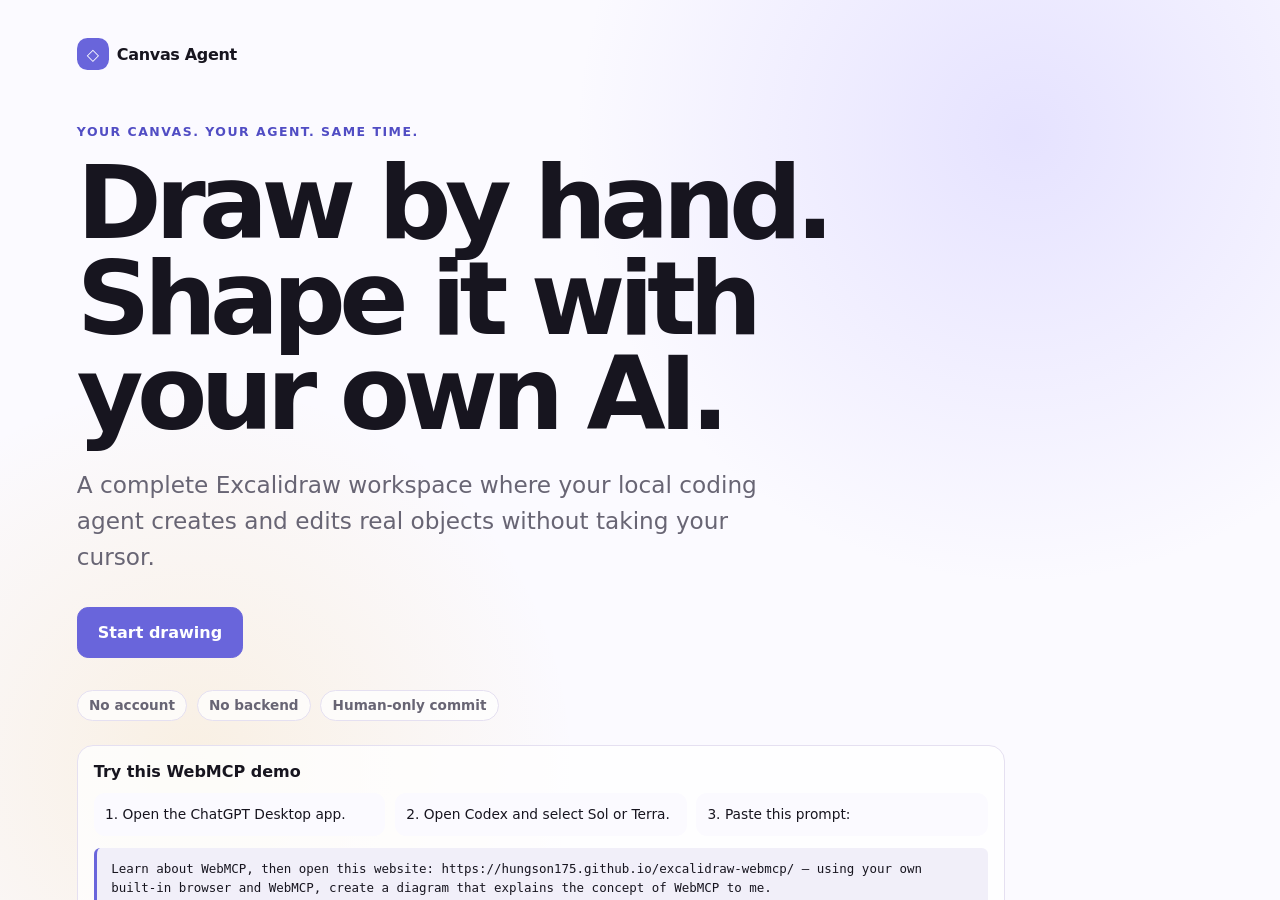
==== commit 4e672d6c: "deploy: align guide with LinkedIn demo" ====
--- a/index.html
+++ b/index.html
@@ -42,7 +42,7 @@
           "https://excalidraw.nyc3.cdn.digitaloceanspaces.com/oss/",
           "/",
         ];</script><link rel="preload" href="https://excalidraw.nyc3.cdn.digitaloceanspaces.com/oss/fonts/Excalifont/Excalifont-Regular-a88b72a24fb54c9f94e3b5fdaa7481c9.woff2" as="font" type="font/woff2" crossorigin="anonymous"/><link rel="preload" href="https://excalidraw.nyc3.cdn.digitaloceanspaces.com/oss/fonts/Nunito/Nunito-Regular-XRXI3I6Li01BKofiOc5wtlZ2di8HDIkhdTQ3j6zbXWjgeg.woff2" as="font" type="font/woff2" crossorigin="anonymous"/><link rel="preload" href="https://excalidraw.nyc3.cdn.digitaloceanspaces.com/oss/fonts/Assistant/Assistant-SemiBold.woff2" as="font" type="font/woff2" crossorigin="anonymous"/><link rel="preload" href="https://excalidraw.nyc3.cdn.digitaloceanspaces.com/oss/fonts/ComicShanns/ComicShanns-Regular-279a7b317d12eb88de06167bd672b4b4.woff2" as="font" type="font/woff2" crossorigin="anonymous"/><link rel="apple-touch-icon" sizes="180x180" href="./apple-touch-icon.png"/><link rel="icon" type="image/png" sizes="32x32" href="./favicon-32x32.png"/><link rel="icon" type="image/png" sizes="16x16" href="./favicon-16x16.png"/><meta name="version" content="{version}"/><script>// setting this so that libraries installation reuses this window tab.
-      window.name = "_excalidraw";</script><style>body,html{margin:0;-webkit-text-size-adjust:100%;width:100%;height:100%;overflow:hidden}.visually-hidden{position:absolute!important;height:1px;width:1px;overflow:hidden;clip:rect(1px,1px,1px,1px);white-space:nowrap;user-select:none}#root{height:100%;-webkit-touch-callout:none;-webkit-user-select:none;-khtml-user-select:none;-moz-user-select:none;-ms-user-select:none;user-select:none}@media screen and (min-width:1200px){#root{-webkit-touch-callout:default;-webkit-user-select:auto;-khtml-user-select:auto;-moz-user-select:auto;-ms-user-select:auto;user-select:auto}}</style><script type="module" crossorigin src="./assets/index-BICe6auC.js"></script><link rel="modulepreload" crossorigin href="./assets/mermaid-to-excalidraw-DKpF4Sfr.js"><link rel="stylesheet" crossorigin href="./assets/index-C1tiYcSA.css"><link rel="sitemap" type="application/xml" title="Sitemap" href="/sitemap.xml"><link rel="manifest" href="./manifest.webmanifest"></head><body><noscript>You need to enable JavaScript to run this app.</noscript><header><h1 class="visually-hidden">Excalidraw</h1></header><div id="root"></div><script>// need to load this script dynamically bcs. of iframe embed tracking
+      window.name = "_excalidraw";</script><style>body,html{margin:0;-webkit-text-size-adjust:100%;width:100%;height:100%;overflow:hidden}.visually-hidden{position:absolute!important;height:1px;width:1px;overflow:hidden;clip:rect(1px,1px,1px,1px);white-space:nowrap;user-select:none}#root{height:100%;-webkit-touch-callout:none;-webkit-user-select:none;-khtml-user-select:none;-moz-user-select:none;-ms-user-select:none;user-select:none}@media screen and (min-width:1200px){#root{-webkit-touch-callout:default;-webkit-user-select:auto;-khtml-user-select:auto;-moz-user-select:auto;-ms-user-select:auto;user-select:auto}}</style><script type="module" crossorigin src="./assets/index-S3M9RDn1.js"></script><link rel="modulepreload" crossorigin href="./assets/mermaid-to-excalidraw-DKpF4Sfr.js"><link rel="stylesheet" crossorigin href="./assets/index-DKUojPtT.css"><link rel="sitemap" type="application/xml" title="Sitemap" href="/sitemap.xml"><link rel="manifest" href="./manifest.webmanifest"></head><body><noscript>You need to enable JavaScript to run this app.</noscript><header><h1 class="visually-hidden">Excalidraw</h1></header><div id="root"></div><script>// need to load this script dynamically bcs. of iframe embed tracking
       var scriptEle = document.createElement("script");
       scriptEle.setAttribute(
         "src",
--- a/assets/index-DKUojPtT.css
+++ b/assets/index-DKUojPtT.css
@@ -0,0 +1 @@
+@charset "UTF-8";@font-face{font-family:Assistant;src:url(https://excalidraw.nyc3.cdn.digitaloceanspaces.com/oss/fonts/Assistant/Assistant-Regular.woff2) format("woff2"),url(./Assistant-Regular.woff2) format("woff2");font-weight:400;style:normal;display:swap}@font-face{font-family:Assistant;src:url(https://excalidraw.nyc3.cdn.digitaloceanspaces.com/oss/fonts/Assistant/Assistant-Medium.woff2) format("woff2"),url(./Assistant-Medium.woff2) format("woff2");font-weight:500;style:normal;display:swap}@font-face{font-family:Assistant;src:url(https://excalidraw.nyc3.cdn.digitaloceanspaces.com/oss/fonts/Assistant/Assistant-SemiBold.woff2) format("woff2"),url(./Assistant-SemiBold.woff2) format("woff2");font-weight:600;style:normal;display:swap}@font-face{font-family:Assistant;src:url(https://excalidraw.nyc3.cdn.digitaloceanspaces.com/oss/fonts/Assistant/Assistant-Bold.woff2) format("woff2"),url(./Assistant-Bold.woff2) format("woff2");font-weight:700;style:normal;display:swap}.excalidraw .ToolIcon{border-radius:var(--border-radius-lg);display:inline-flex;align-items:center;position:relative;cursor:pointer;-webkit-tap-highlight-color:transparent;-webkit-user-select:none;user-select:none}.excalidraw .ToolIcon__hidden{display:none!important}.excalidraw .ToolIcon.fillable.ToolIcon_type_toggle.ToolIcon--checked .ToolIcon__icon{--icon-fill-color: var(--color-on-primary-container)}.excalidraw .ToolIcon.fillable.ToolIcon_type_toggle.ToolIcon--checked .ToolIcon__icon svg{fill:var(--icon-fill-color)}.excalidraw .ToolIcon.ToolIcon_type_toggle.ToolIcon--checked .ToolIcon__icon{background:var(--color-surface-primary-container);--keybinding-color: var(--color-on-primary-container)}.excalidraw .ToolIcon.ToolIcon_type_toggle.ToolIcon--checked .ToolIcon__icon svg{color:var(--color-on-primary-container)}.excalidraw .ToolIcon .ToolIcon__keybinding{bottom:4px;right:4px}.excalidraw .ToolIcon .ToolIcon__icon:hover{background:var(--button-hover-bg)}.excalidraw .ToolIcon .ToolIcon__icon:active{background:var(--button-hover-bg);border:1px solid var(--button-active-border)}.excalidraw .ToolIcon .ToolIcon__icon:active svg{color:var(--color-on-primary-container)}.excalidraw .ToolIcon .ToolIcon__icon[aria-disabled=true]{background:initial;border:none}.excalidraw .ToolIcon .ToolIcon__icon[aria-disabled=true] svg{color:var(--color-disabled)}.excalidraw .ToolIcon.ToolIcon_type_toggle:disabled{cursor:default;--keybinding-color: var(--color-disabled)}.excalidraw .ToolIcon.ToolIcon_type_toggle:disabled .ToolIcon__icon svg{color:var(--color-disabled)}.excalidraw .ToolIcon.ToolIcon_type_toggle:disabled .ToolIcon__icon:hover,.excalidraw .ToolIcon.ToolIcon_type_toggle:disabled .ToolIcon__icon:active{background:initial;border:none}.excalidraw .ToolIcon.ToolIcon_type_toggle:disabled .ToolIcon__icon:hover svg,.excalidraw .ToolIcon.ToolIcon_type_toggle:disabled .ToolIcon__icon:active svg{color:var(--color-disabled)}.excalidraw .ToolIcon--plain{background-color:transparent}.excalidraw .ToolIcon--plain .ToolIcon__icon{width:2rem;height:2rem}.excalidraw .ToolIcon_type_toggle{-webkit-appearance:none;-moz-appearance:none;appearance:none;margin:0;padding:0;border:none;background-color:transparent;font:inherit;color:inherit;text-align:inherit}.excalidraw .ToolIcon_type_toggle:focus-visible{box-shadow:0 0 0 2px var(--focus-highlight-color)}.excalidraw .ToolIcon__icon{box-sizing:border-box;width:var(--default-button-size);height:var(--default-button-size);color:var(--icon-fill-color);display:flex;justify-content:center;align-items:center;border-radius:var(--border-radius-lg)}.excalidraw .ToolIcon__icon+.ToolIcon__label{margin-inline-start:0}.excalidraw .ToolIcon__icon svg{position:relative;width:var(--default-icon-size);height:var(--default-icon-size);color:var(--icon-fill-color)}.excalidraw .ToolIcon__label{display:flex;align-items:center;color:var(--icon-fill-color);font-family:var(--ui-font);margin:0 .8em;text-overflow:ellipsis}.excalidraw .ToolIcon__label .Spinner{margin-left:.6em}.excalidraw .ToolIcon_size_small .ToolIcon__icon{width:2rem;height:2rem;font-size:.8em}.excalidraw .ToolIcon_type_button,.excalidraw .Modal .ToolIcon_type_button{padding:0;border:none;margin:0;font-size:inherit;background-color:initial}.excalidraw .ToolIcon_type_button:focus-visible,.excalidraw .Modal .ToolIcon_type_button:focus-visible{box-shadow:0 0 0 2px var(--focus-highlight-color)}.excalidraw .ToolIcon_type_button:active,.excalidraw .Modal .ToolIcon_type_button:active{background-color:var(--button-gray-3)}.excalidraw .ToolIcon_type_button:disabled,.excalidraw .Modal .ToolIcon_type_button:disabled{cursor:default}.excalidraw .ToolIcon_type_button:disabled:active,.excalidraw .ToolIcon_type_button:disabled:focus-visible,.excalidraw .ToolIcon_type_button:disabled:hover,.excalidraw .Modal .ToolIcon_type_button:disabled:active,.excalidraw .Modal .ToolIcon_type_button:disabled:focus-visible,.excalidraw .Modal .ToolIcon_type_button:disabled:hover{background-color:initial;border:none;box-shadow:none}.excalidraw .ToolIcon_type_button:disabled svg,.excalidraw .Modal .ToolIcon_type_button:disabled svg{color:var(--color-disabled)}.excalidraw .ToolIcon_type_button--show,.excalidraw .Modal .ToolIcon_type_button--show{visibility:visible}.excalidraw .ToolIcon_type_button--hide,.excalidraw .Modal .ToolIcon_type_button--hide{display:none!important}.excalidraw .ToolIcon_type_floating,.excalidraw .ToolIcon_type_floating:hover,.excalidraw .ToolIcon_type_floating:active{background-color:transparent}.excalidraw .ToolIcon_type_floating .ToolIcon__icon{background-color:var(--button-gray-1);width:2rem;height:2rem}.excalidraw .ToolIcon_type_floating .ToolIcon__icon:hover{background-color:var(--button-gray-2)}.excalidraw .ToolIcon_type_floating .ToolIcon__icon:active{background-color:var(--button-gray-3)}.excalidraw .ToolIcon__keybinding{position:absolute;bottom:2px;right:3px;font-size:.625rem;color:var(--keybinding-color);font-family:var(--ui-font);-webkit-user-select:none;user-select:none}:root[dir=ltr] .excalidraw .unlocked-icon{left:2px}:root[dir=rtl] .excalidraw .unlocked-icon{right:2px}.excalidraw .App-toolbar-container .ToolIcon__icon{width:var(--lg-button-size);height:var(--lg-button-size)}@media screen and (max-width: 450px){.excalidraw .App-toolbar-container .ToolIcon__icon{width:1.8rem;height:1.8rem}}@media screen and (max-width: 379px){.excalidraw .App-toolbar-container .ToolIcon__icon{width:1.5rem;height:1.5rem}}.excalidraw .App-toolbar-container .ToolIcon__icon svg{width:var(--lg-icon-size);height:var(--lg-icon-size)}.excalidraw .App-toolbar-container .ToolIcon__LaserPointer .ToolIcon__icon,.excalidraw .App-toolbar-container .ToolIcon__MagicButton .ToolIcon__icon{width:var(--default-button-size);height:var(--default-button-size)}.excalidraw .Spinner{display:flex;align-items:center;justify-content:center;height:100%;margin-left:auto;margin-right:auto;--spinner-color: var(--icon-fill-color)}.excalidraw .Spinner svg{animation:rotate 1.6s linear infinite;animation-delay:var(--spinner-delay);transform-origin:center center}.excalidraw .Spinner circle{stroke:var(--spinner-color);animation:dash 1.6s linear 0s infinite;stroke-linecap:round}@keyframes rotate{to{transform:rotate(360deg)}}@keyframes dash{0%{stroke-dasharray:1,300;stroke-dashoffset:0}50%{stroke-dasharray:150,300;stroke-dashoffset:-200}to{stroke-dasharray:1,300;stroke-dashoffset:-280}}.excalidraw .excalidraw-eye-dropper-container,.excalidraw .excalidraw-eye-dropper-backdrop{position:absolute;top:0;left:0;width:100%;height:100%;z-index:var(--zIndex-eyeDropperBackdrop);touch-action:none}.excalidraw .excalidraw-eye-dropper-container{pointer-events:none}.excalidraw .excalidraw-eye-dropper-backdrop{pointer-events:all}.excalidraw .excalidraw-eye-dropper-preview{pointer-events:none;width:2rem;height:2rem;position:absolute;z-index:var(--zIndex-eyeDropperPreview);border-radius:50%;border:1px solid var(--eye-dropper-preview-border-color, #222);box-shadow:2px 2px #4949497c}.excalidraw .excalidraw-eye-dropper-trigger{width:1.25rem;height:1.25rem;cursor:pointer;padding:4px;margin-right:-4px;margin-left:-2px;border-radius:.5rem;color:var(--icon-fill-color)}.excalidraw .excalidraw-eye-dropper-trigger:hover{background:var(--button-hover-bg)}.excalidraw .excalidraw-eye-dropper-trigger.selected{color:var(--color-primary);background:var(--color-primary-light)}.excalidraw .Island{--padding: 0;box-sizing:border-box;background-color:var(--island-bg-color);box-shadow:var(--shadow-island);border-radius:var(--border-radius-lg);padding:calc(var(--padding) * var(--space-factor));position:relative}.excalidraw .Island.zen-mode{box-shadow:none}.excalidraw{--color-outline: var(--color-gray-20)}.excalidraw.theme--dark{--color-outline: var(--color-gray-80)}.excalidraw .focus-visible-none:focus-visible{outline:none!important}.excalidraw .color-picker__title{padding:0 .5rem;font-size:.875rem;text-align:left}.excalidraw .color-picker__heading{padding:0 .5rem;font-size:.75rem;text-align:left}.excalidraw .color-picker__context-menu{background:var(--popup-bg-color);border-radius:var(--border-radius-lg);box-shadow:var(--shadow-island);padding:.25rem}.excalidraw .color-picker__context-menu-item{font-size:.75rem;padding:.375rem .625rem;border-radius:var(--border-radius-md);color:var(--text-primary-color);cursor:pointer;outline:none;-webkit-user-select:none;user-select:none}.excalidraw .color-picker__context-menu-item[data-highlighted],.excalidraw .color-picker__context-menu-item:not([data-disabled]):hover{background:var(--button-hover-bg)}.excalidraw .color-picker__context-menu-item[data-disabled]{opacity:.5;pointer-events:none}.excalidraw .color-picker__tip{padding:0 .5rem;font-size:.6875rem;line-height:1.4;text-align:left;color:var(--color-gray-60)}.excalidraw .color-picker-container{display:grid;grid-template-columns:1fr 20px 1.625rem;padding:.25rem 0px;align-items:center}.excalidraw--mobile.excalidraw .color-picker-container{max-width:11rem}.excalidraw .color-picker-container.color-picker-container--no-top-picks{display:flex;justify-content:center;grid-template-columns:unset}.excalidraw .color-picker__top-picks{display:flex;justify-content:space-between;align-items:center}.excalidraw .color-picker__button{--radius: 4px;--size: 1.375rem;padding:0;margin:0;width:var(--size);height:var(--size);border:0;border-radius:var(--radius);background-color:var(--swatch-color);background-position:left center;position:relative;font-family:inherit;box-sizing:border-box}.excalidraw .color-picker__button.has-outline{box-shadow:0 0 0 1px var(--color-outline)}.excalidraw .color-picker__button:hover:not(.active).color-picker__button--large{box-shadow:inset 0 0 0 1px var(--color-primary)}.excalidraw .color-picker__button:active{box-shadow:0 0 0 1px var(--color-primary)!important}.excalidraw .color-picker__button:active.color-picker__button--large{box-shadow:none!important}.excalidraw .color-picker__button:active.color-picker__button--large.has-outline{box-shadow:0 0 0 1px var(--color-outline)!important}.excalidraw .color-picker__button .color-picker__button-outline{display:flex;align-items:center;justify-content:center}.excalidraw .color-picker__button .color-picker__button-outline svg{color:var(--color-gray-60);width:1.25rem;height:1.25rem}.excalidraw .color-picker__button .color-picker__button-background{display:flex;align-items:center;justify-content:center}.excalidraw .color-picker__button .color-picker__button-background svg{width:100%;height:100%}.excalidraw .color-picker__button.active:not(:active) .color-picker__button-outline{position:absolute;--offset: -1px;top:var(--offset);left:var(--offset);right:var(--offset);bottom:var(--offset);box-shadow:0 0 0 1px var(--color-primary-darkest);z-index:1;border-radius:var(--radius)}.excalidraw .color-picker__button:focus-visible{outline:none}.excalidraw .color-picker__button:focus-visible:after{content:"";position:absolute;top:-4px;right:-4px;bottom:-4px;left:-4px;border:3px solid var(--focus-highlight-color);border-radius:calc(var(--radius) + 1px)}.excalidraw .color-picker__button:focus-visible.active .color-picker__button-outline{display:none}.excalidraw .color-picker__button--large{--radius: 6px;width:1.875rem;height:1.875rem}.excalidraw .color-picker__button.is-transparent{background-image:url([data-uri])}.excalidraw .color-picker__button--no-focus-visible{border:0}.excalidraw .color-picker__button--no-focus-visible:after{display:none}.excalidraw .color-picker__button--no-focus-visible:focus-visible{outline:none!important}.excalidraw .color-picker__button.active-color{border-radius:calc(var(--radius) + 1px);width:1.625rem;height:1.625rem}.excalidraw .color-picker__button.compact-sizing{width:var(--mobile-action-button-size);height:var(--mobile-action-button-size)}.excalidraw .color-picker__button.mobile-border{border:1px solid var(--mobile-color-border)}.excalidraw .color-picker__button__hotkey-label{position:absolute;right:4px;bottom:2px;font-size:10px;font-family:monospace;font-weight:500}.excalidraw .color-picker{background:var(--popup-bg-color);border:0 solid rgba(255,255,255,.25);box-shadow:#00000040 0 1px 4px;border-radius:4px;position:absolute}:root[dir=ltr] .excalidraw .color-picker{left:-5.5px}:root[dir=rtl] .excalidraw .color-picker{right:-5.5px}.excalidraw .color-picker-control-container{display:grid;grid-template-columns:auto 1fr;align-items:center;column-gap:.5rem}.excalidraw .color-picker-control-container+.popover{position:static}.excalidraw .color-picker-popover-container{margin-top:-.25rem}:root[dir=ltr] .excalidraw .color-picker-popover-container{margin-left:.5rem}:root[dir=rtl] .excalidraw .color-picker-popover-container{margin-left:-3rem}.excalidraw .color-picker-triangle{width:0;height:0;border-style:solid;border-width:0 9px 10px;border-color:transparent transparent var(--popup-bg-color);position:absolute;top:10px}:root[dir=ltr] .excalidraw .color-picker-triangle{transform:rotate(270deg);left:-14px}:root[dir=rtl] .excalidraw .color-picker-triangle{transform:rotate(90deg);right:-14px}.excalidraw .color-picker-triangle-shadow{border-color:transparent transparent rgba(0,0,0,.1)}:root[dir=ltr] .excalidraw .color-picker-triangle-shadow{left:-14px}:root[dir=rtl] .excalidraw .color-picker-triangle-shadow{right:-16px}.excalidraw .color-picker-content{display:flex;flex-direction:column;gap:.75rem;outline:none}.excalidraw .color-picker-content--default{padding:.5rem;display:grid;grid-template-columns:repeat(5,1.875rem);grid-gap:.25rem;border-radius:4px}.excalidraw .color-picker-content--default:focus{outline:none;box-shadow:0 0 0 2px var(--focus-highlight-color)}.excalidraw .color-picker-content--canvas{display:flex;flex-direction:column;padding:.25rem}.excalidraw .color-picker-content--canvas-title{color:#868e96;font-size:12px;padding:0 .25rem}.excalidraw .color-picker-content--canvas-colors{padding:.5rem 0}.excalidraw .color-picker-content .color-input-container{grid-column:1/span 5}.excalidraw .color-picker-hash{height:var(--default-button-size);flex-shrink:0;padding:.5rem .5rem .5rem .75rem;border:1px solid var(--default-border-color);border-right:0;box-sizing:border-box;color:var(--input-label-color);display:flex;align-items:center;justify-content:center;position:relative}:root[dir=ltr] .excalidraw .color-picker-hash{border-radius:var(--border-radius-lg) 0 0 var(--border-radius-lg)}:root[dir=rtl] .excalidraw .color-picker-hash{border-radius:0 var(--border-radius-lg) var(--border-radius-lg) 0;border-right:1px solid var(--default-border-color);border-left:0}.excalidraw .color-input-container{display:flex}.excalidraw .color-input-container:focus-within{box-shadow:0 0 0 1px var(--color-primary-darkest);border-radius:var(--border-radius-lg)}.excalidraw .color-picker__input-label-container{display:flex;flex-direction:column;gap:4px}.excalidraw .color-picker__input-label{display:grid;grid-template-columns:auto 1fr auto auto;gap:8px;align-items:center;border:1px solid var(--default-border-color);border-radius:8px;padding:0 12px;margin:8px;box-sizing:border-box}.excalidraw .color-picker__input-label:focus-within{box-shadow:0 0 0 1px var(--color-primary-darkest);border-radius:var(--border-radius-lg)}.excalidraw .color-picker__input-label.has-error{border-color:var(--color-danger, #e03131)}.excalidraw .color-picker__input-label.has-error:focus-within{box-shadow:0 0 0 1px var(--color-danger, #e03131)}.excalidraw .color-picker__input-hash{padding:0 .25rem}.excalidraw .color-picker__error-message{color:var(--color-danger, #e03131);font-size:.75rem;padding:0 8px 4px;text-align:left;line-height:1.3}.excalidraw .color-picker-input{box-sizing:border-box;width:100%;margin:0;font-size:.875rem;font-family:inherit;background-color:transparent;color:var(--text-primary-color);border:0;outline:none;height:var(--default-button-size);border:1px solid var(--default-border-color);border-left:0;letter-spacing:.4px;padding:.5rem .5rem .5rem .25rem;-webkit-appearance:none;-moz-appearance:none;appearance:none}:root[dir=ltr] .excalidraw .color-picker-input{border-radius:0 var(--border-radius-lg) var(--border-radius-lg) 0}:root[dir=rtl] .excalidraw .color-picker-input{border-radius:var(--border-radius-lg) 0 0 var(--border-radius-lg);border-left:1px solid var(--default-border-color);border-right:0}.excalidraw .color-picker-input:focus-visible{box-shadow:none}.excalidraw .color-picker__top-picks{position:relative}.excalidraw .color-picker__top-picks .color-picker__button{touch-action:none}.excalidraw .color-picker__top-picks.is-dnd-active .color-picker__button{pointer-events:none;transition:transform .14s ease,opacity .14s ease,box-shadow .14s ease}.excalidraw .color-picker__top-picks__dnd-outline{position:absolute;top:-5px;left:-5px;width:calc(100% + 10px);height:calc(100% + 10px);pointer-events:none;overflow:visible}.excalidraw .color-picker__top-picks__dnd-outline rect{x:.5px;y:.5px;rx:6px;width:calc(100% - 1px);height:calc(100% - 1px);fill:none;stroke:var(--color-primary);stroke-width:1;stroke-dasharray:4 4;animation:excalidraw-color-dnd-march .8s linear infinite}@media (prefers-reduced-motion: reduce){.excalidraw .color-picker__top-picks__dnd-outline rect{animation:none}}@keyframes excalidraw-color-dnd-march{to{stroke-dashoffset:-8}}.excalidraw .color-picker__button.is-dnd-source{opacity:.3}.excalidraw .color-picker__button.is-dnd-target{transform:scale(1.2);box-shadow:0 0 0 1px var(--color-primary-darkest)}.excalidraw .color-picker__button.is-dnd-duplicate{animation:excalidraw-color-dnd-duplicate .45s ease-in-out infinite alternate}@keyframes excalidraw-color-dnd-duplicate{0%{box-shadow:0 0 0 2px var(--color-danger, #e03131);transform:scale(1)}to{box-shadow:0 0 0 3px var(--color-danger, #e03131);transform:scale(1.12)}}.excalidraw-color-dnd-ghost{position:fixed;top:0;left:0;z-index:10000;pointer-events:none;will-change:transform;transition:width .15s ease,height .15s ease}.excalidraw-color-dnd-ghost__swatch{width:100%;height:100%;border-radius:4px;box-shadow:0 0 0 1px #00000014;transition:transform .15s ease,opacity .15s ease,box-shadow .15s ease}.excalidraw-color-dnd-ghost__swatch.is-transparent{background-color:#fff;background-image:url([data-uri]);background-position:left center}.excalidraw-color-dnd-ghost--lifted .excalidraw-color-dnd-ghost__swatch{transform:scale(1.2);box-shadow:0 6px 16px #00000040,0 0 0 1px #00000014}.excalidraw-color-dnd-ghost--over .excalidraw-color-dnd-ghost__swatch{transform:scale(1.05);box-shadow:0 3px 8px #0003,0 0 0 1px #00000014}.excalidraw-color-dnd-ghost--blocked .excalidraw-color-dnd-ghost__swatch{opacity:.4;transform:scale(.85)}.excalidraw-color-dnd-ghost--dropping{transition:transform .18s cubic-bezier(.2,.8,.3,1),width .18s ease,height .18s ease}.excalidraw-color-dnd-ghost--dropping .excalidraw-color-dnd-ghost__swatch{transform:scale(1);box-shadow:0 0 0 1px #00000014}.excalidraw-color-dnd-ghost--fade .excalidraw-color-dnd-ghost__swatch{opacity:0}body.excalidraw-color-dnd-active{user-select:none!important;-webkit-user-select:none!important}body.excalidraw-color-dnd-active,body.excalidraw-color-dnd-active *{cursor:grabbing!important}.excalidraw{--list-border-color: var(--color-gray-20)}.excalidraw .QuickSearch__wrapper{position:relative;height:2.6rem;border-bottom:1px solid var(--list-border-color)}.excalidraw .QuickSearch__wrapper svg{position:absolute;top:47.5%;transform:translateY(-50%);left:.75rem;width:1.25rem;height:1.25rem;color:var(--color-gray-40);z-index:1}.excalidraw.theme--dark{--list-border-color: var(--color-gray-80)}.excalidraw.theme--dark .QuickSearch__wrapper{border-bottom:none}.excalidraw .QuickSearch__input{position:absolute;top:0;left:0;width:100%;box-sizing:border-box;border:0!important;font-size:.875rem;padding-left:2.5rem!important;padding-right:.75rem!important}.excalidraw .QuickSearch__input::placeholder{color:var(--color-gray-40)}.excalidraw .QuickSearch__input:focus{box-shadow:none!important}.excalidraw .ScrollableList__wrapper{position:static!important;border:none;font-size:.875rem;overflow-y:auto}.excalidraw .ScrollableList__wrapper>.empty,.excalidraw .ScrollableList__wrapper>.hint{display:flex;justify-content:center;align-items:center;padding:.5rem;font-size:.75rem;color:var(--color-gray-60);overflow:hidden;text-align:center;line-height:150%}.excalidraw .FontPicker__container{display:grid;grid-template-columns:calc(1rem + 3 * var(--default-button-size)) 1rem 1fr;align-items:center}.excalidraw--mobile.excalidraw .FontPicker__container{max-width:calc(2rem + 4 * var(--default-button-size))}.excalidraw .FontPicker__container--compact{display:block;grid-template-columns:none}.excalidraw .picker{padding:.5rem;background:var(--popup-bg-color);border:0 solid rgba(255,255,255,.25);box-shadow:var(--shadow-island-stronger);border-radius:4px}:root[dir=rtl] .excalidraw .picker{padding:.4rem}.excalidraw .picker-sections,.excalidraw .picker-section{display:flex;flex-direction:column;gap:.5rem}.excalidraw .picker-container button,.excalidraw .picker button{position:relative;display:flex;align-items:center;justify-content:center}.excalidraw .picker-container button:focus-visible,.excalidraw .picker button:focus-visible{outline:transparent;background-color:var(--button-gray-2)}.excalidraw .picker-container button:focus-visible svg,.excalidraw .picker button:focus-visible svg{opacity:1}.excalidraw .picker-container button:hover,.excalidraw .picker button:hover{background-color:var(--button-gray-2)}.excalidraw .picker-container button:active,.excalidraw .picker button:active{background-color:var(--button-gray-3)}.excalidraw .picker-container button:disabled,.excalidraw .picker button:disabled{cursor:not-allowed}.excalidraw .picker-container button svg,.excalidraw .picker button svg{margin:0;width:36px;height:18px;pointer-events:none}.excalidraw .picker button{padding:.25rem .28rem .35rem .25rem}.excalidraw .picker-content{display:grid;grid-template-columns:repeat(4,auto);grid-gap:.5rem;border-radius:4px}.excalidraw .picker-collapsible{font-size:.75rem;padding:0;color:var(--text-primary-color)}.excalidraw .picker-section-label{font-size:.75rem;color:var(--text-primary-color)}.excalidraw .picker-keybinding{position:absolute;bottom:2px;font-size:.7em;color:var(--keybinding-color)}:root[dir=ltr] .excalidraw .picker-keybinding{right:2px}:root[dir=rtl] .excalidraw .picker-keybinding{left:2px}.excalidraw--mobile.excalidraw .picker-keybinding{display:none}.excalidraw .picker-type-canvasBackground .picker-keybinding{color:#aaa}.excalidraw .picker-type-elementBackground .picker-keybinding{color:#fff}.excalidraw .picker-swatch[aria-label=transparent] .picker-keybinding{color:#aaa}.excalidraw .picker-type-elementStroke .picker-keybinding{color:#d4d4d4}.excalidraw.theme--dark .picker-type-elementBackground .picker-keybinding,.excalidraw.theme--dark .picker-swatch[aria-label=transparent] .picker-keybinding{color:#000}.excalidraw{--slider-thumb-size: 16px}.excalidraw .range-wrapper{position:relative;padding-top:10px;padding-bottom:25px}.excalidraw .range-input{width:100%;height:4px;-webkit-appearance:none;background:var(--color-slider-track);border-radius:2px;outline:none}.excalidraw .range-input::-webkit-slider-thumb{-webkit-appearance:none;-moz-appearance:none;appearance:none;width:var(--slider-thumb-size);height:var(--slider-thumb-size);background:var(--color-slider-thumb);border-radius:50%;cursor:pointer;border:none}.excalidraw .range-input::-moz-range-thumb{width:var(--slider-thumb-size);height:var(--slider-thumb-size);background:var(--color-slider-thumb);border-radius:50%;cursor:pointer;border:none}.excalidraw .value-bubble{position:absolute;bottom:0;transform:translate(-50%);font-size:12px;color:var(--text-primary-color)}.excalidraw .zero-label{position:absolute;bottom:0;left:4px;font-size:12px;color:var(--text-primary-color)}.excalidraw-tooltip{--ui-font: Assistant, system-ui, BlinkMacSystemFont, -apple-system, Segoe UI, Roboto, Helvetica, Arial, sans-serif;font-family:var(--ui-font);position:fixed;z-index:var(--zIndex-popup);padding:8px;border-radius:6px;box-sizing:border-box;pointer-events:none;word-wrap:break-word;background:#000;line-height:1.5;text-align:center;font-size:13px;font-weight:500;color:#fff;display:none}.excalidraw-tooltip.excalidraw-tooltip--visible{display:block}.excalidraw-tooltip-wrapper{display:flex}.excalidraw-tooltip-icon{width:.9em;height:.9em;margin-left:5px;margin-top:1px;display:flex}.excalidraw--mobile.excalidraw-tooltip-icon{display:none}.excalidraw .tool-popover-content{display:flex;flex-direction:row;gap:.25rem;border-radius:.5rem;background:var(--island-bg-color);box-shadow:var(--shadow-island);padding:.5rem;z-index:var(--zIndex-layerUI)}.excalidraw .Checkbox{margin:4px .3em;display:flex;align-items:center;cursor:pointer;-webkit-user-select:none;user-select:none;-webkit-tap-highlight-color:transparent}.excalidraw .Checkbox:hover:not(.is-checked) .Checkbox-box:not(:focus){box-shadow:0 0 0 2px #4dabf7}.excalidraw .Checkbox:hover:not(.is-checked) .Checkbox-box:not(:focus) svg{display:block;opacity:.3}.excalidraw .Checkbox:active .Checkbox-box{box-shadow:0 0 2px 1px inset #1c7ed6!important}.excalidraw .Checkbox:hover .Checkbox-box{background-color:#d0ebff33}.excalidraw .Checkbox.is-checked .Checkbox-box{background-color:#d0ebff}.excalidraw .Checkbox.is-checked .Checkbox-box svg{display:block}.excalidraw .Checkbox.is-checked:hover .Checkbox-box{background-color:#a5d8ff}.excalidraw .Checkbox .Checkbox-box{width:22px;height:22px;padding:0;flex:0 0 auto;margin:0 1em;display:flex;align-items:center;justify-content:center;box-shadow:0 0 0 2px #1c7ed6;background-color:transparent;border-radius:4px;color:#1c7ed6;border:0}.excalidraw .Checkbox .Checkbox-box:focus{box-shadow:0 0 0 3px #1c7ed6}.excalidraw .Checkbox .Checkbox-box svg{display:none;width:16px;height:16px;stroke-width:3px}.excalidraw .Checkbox .Checkbox-label{display:flex;align-items:center}.excalidraw .Checkbox .excalidraw-tooltip-icon{width:1em;height:1em}.excalidraw .TextInput{display:inline-block}.ProjectName{margin:auto;display:flex;align-items:center}.ProjectName .TextInput{height:calc(1rem - 3px);width:200px;overflow:hidden;text-align:center;margin-left:8px;text-overflow:ellipsis}.ProjectName .TextInput--readonly{background:none;border:none;width:auto;max-width:200px;padding-left:2px}.ProjectName .TextInput--readonly:hover{background:none}.excalidraw .Toast{animation:Toast-fade-in .5s;min-width:220px;max-width:min(360px,100vw - 32px);border-radius:var(--border-radius-lg);border:1px solid var(--default-border-color);background-color:var(--island-bg-color);color:var(--text-primary-color);padding:.5rem .75rem;box-shadow:0 0 0 1px var(--color-surface-lowest);box-sizing:border-box;cursor:default;pointer-events:none}.excalidraw .Toast .Toast__message{font-family:var(--ui-font);font-size:.75rem;line-height:1.25rem;text-align:center;padding:0 1.6rem;white-space:pre-wrap}.excalidraw .Toast .Toast__progress-bar{margin-top:.35rem;width:100%;height:4px;border-radius:999px;background-color:var(--button-gray-2);overflow:hidden}.excalidraw .Toast .Toast__progress-bar-fill{height:100%;border-radius:inherit;background-color:var(--color-primary)}.excalidraw .Toast .close{position:absolute;top:0;right:0;padding:.4rem;pointer-events:auto}.excalidraw .Toast .close .ToolIcon__icon{width:1.2rem;height:1.2rem}@keyframes Toast-fade-in{0%{opacity:0}to{opacity:1}}.excalidraw .Avatar{width:var(--avatar-size, 1.5rem);height:var(--avatar-size, 1.5rem);position:relative;border-radius:100%;outline-offset:2px;display:flex;justify-content:center;align-items:center;cursor:pointer;font-size:.75rem;font-weight:700;line-height:1;color:var(--color-gray-90);flex:0 0 auto}.excalidraw .Avatar:active{transform:scale(.94)}.excalidraw .Avatar-img{width:100%;height:100%;border-radius:100%}.excalidraw .Avatar:before{content:"";position:absolute;top:-3px;right:-3px;bottom:-3px;left:-3px;border-radius:100%}.excalidraw .Avatar.is-followed:before{border-color:var(--color-primary-hover);box-shadow:0 0 0 1px var(--color-primary-hover)}.excalidraw .Avatar.is-current-user{cursor:auto}.excalidraw-hyperlinkContainer{display:flex;align-items:center;justify-content:space-between;position:absolute;box-shadow:0 2px 4px #0000004d;z-index:var(--zIndex-hyperlinkContainer);background:var(--island-bg-color);border-radius:var(--border-radius-md);box-sizing:border-box;min-height:42px}.excalidraw-hyperlinkContainer-input,.excalidraw-hyperlinkContainer button{z-index:100}.excalidraw-hyperlinkContainer-input,.excalidraw-hyperlinkContainer-link{height:24px;padding:0 8px;line-height:24px;font-size:.9rem;font-weight:500;font-family:var(--ui-font)}.excalidraw-hyperlinkContainer-input{width:18rem;background-color:transparent;color:var(--text-primary-color);outline:none;border:none;box-shadow:none!important}.excalidraw-hyperlinkContainer-link{overflow:hidden;text-overflow:ellipsis;white-space:nowrap;max-width:15rem}.excalidraw-hyperlinkContainer button{color:#228be6;background-color:transparent!important;font-weight:500}.excalidraw-hyperlinkContainer button.excalidraw-hyperlinkContainer--remove{color:#c92a2a}.excalidraw-hyperlinkContainer--remove .ToolIcon__icon svg{color:#fa5252}.excalidraw-hyperlinkContainer .ToolIcon__icon{width:2rem;height:2rem}.excalidraw-hyperlinkContainer__buttons{flex:0 0 auto}.excalidraw .ConvertElementTypePopup{display:flex;flex-wrap:wrap;justify-content:center;gap:.2rem;border-radius:.5rem;background:var(--island-bg-color);box-shadow:var(--shadow-island);padding:.5rem}.excalidraw .ConvertElementTypePopup:focus{outline:none}.excalidraw .Dialog__action-button{position:relative;display:flex;column-gap:.5rem;align-items:center;padding:.5rem 1.5rem;border:1px solid var(--default-border-color);background-color:transparent;height:3rem;border-radius:var(--border-radius-lg);letter-spacing:.4px;color:inherit;font-family:inherit;font-size:.875rem;font-weight:600;-webkit-user-select:none;user-select:none}.excalidraw .Dialog__action-button svg{display:block;width:1rem;height:1rem}.excalidraw .Dialog__action-button--danger{background-color:var(--color-danger);border-color:var(--color-danger);color:#fff}.excalidraw .Dialog__action-button--primary{background-color:var(--color-primary);border-color:var(--color-primary);color:#fff}.excalidraw.theme--dark .Dialog__action-button--danger,.excalidraw.theme--dark .Dialog__action-button--primary{color:var(--color-gray-100)}.excalidraw .confirm-dialog-buttons{display:flex;column-gap:.5rem;justify-content:flex-end}.excalidraw .publish-library__fields{display:flex;flex-direction:column}.excalidraw .publish-library__fields label{padding:1em 0;display:flex;justify-content:space-between;align-items:center}.excalidraw .publish-library__fields label span{font-weight:500;font-size:1rem;color:#868e96}.excalidraw .publish-library__fields label input,.excalidraw .publish-library__fields label textarea{width:70%;padding:.6em;font-family:var(--ui-font)}.excalidraw .publish-library__fields label .required{color:#e03131;margin:.2rem}.excalidraw .publish-library__buttons{display:flex;padding:.2rem 0;justify-content:flex-end;gap:.5rem}.excalidraw .publish-library__buttons .ToolIcon__icon{min-width:2.5rem;width:auto;font-size:1rem}.excalidraw .publish-library__buttons .ToolIcon_type_button{margin-left:1rem;padding:0 .5rem}.excalidraw .publish-library__buttons--confirm.ToolIcon_type_button{background-color:#228be6}.excalidraw .publish-library__buttons--confirm.ToolIcon_type_button:hover{background-color:#1971c2}.excalidraw .publish-library__buttons--cancel.ToolIcon_type_button{background-color:#adb5bd}.excalidraw .publish-library__buttons--cancel.ToolIcon_type_button:hover{background-color:#868e96}.excalidraw .publish-library__buttons .ToolIcon__icon{color:#fff}.excalidraw .publish-library__buttons .ToolIcon__icon .Spinner{--spinner-color: #fff}.excalidraw .publish-library__buttons .ToolIcon__icon .Spinner svg{padding:.5rem}.excalidraw .publish-library .selected-library-items{display:flex;flex-wrap:wrap}.excalidraw .publish-library .selected-library-items .single-library-item-wrapper{width:9rem}.excalidraw .publish-library-warning{color:#fa5252}.excalidraw .publish-library-note{padding:1em 0;font-style:italic;font-size:14px;display:block}.excalidraw .single-library-item{position:relative}.excalidraw .single-library-item-status{position:absolute;top:.3rem;left:.3rem;font-size:.7rem;color:#f03e3e;background:#ffffffe6;padding:.1rem .2rem;border-radius:.2rem}.excalidraw .single-library-item__svg{background-color:#fff;padding:.3rem;width:7.5rem;height:7.5rem;border:1px solid var(--button-gray-2)}.excalidraw .single-library-item__svg svg{width:100%;height:100%}.excalidraw .single-library-item .ToolIcon__icon{background-color:#fff;width:auto;height:auto;margin:0 .5rem}.excalidraw .single-library-item .ToolIcon,.excalidraw .single-library-item .ToolIcon_type_button:hover{background-color:#fff}.excalidraw .single-library-item .required,.excalidraw .single-library-item .error{color:#e03131;font-weight:700;font-size:1rem;margin:.2rem}.excalidraw .single-library-item .error{font-weight:500;margin:0;padding:.3em 0}.excalidraw .single-library-item--remove{position:absolute;top:.2rem;right:1rem}.excalidraw .single-library-item--remove .ToolIcon__icon{margin:0;background-color:#fa5252}.excalidraw .single-library-item--remove .ToolIcon__icon:hover{background-color:#f03e3e}.excalidraw .single-library-item--remove .ToolIcon__icon:active{background-color:#e03131}.excalidraw .single-library-item--remove svg{color:#fff;padding:.26rem;border-radius:.3em;width:1rem;height:1rem}.excalidraw .Stack{--gap: 0;display:grid;gap:calc(var(--space-factor) * var(--gap))}.excalidraw .Stack_vertical{grid-template-columns:auto;grid-auto-flow:row;grid-auto-rows:min-content}.excalidraw .Stack_horizontal{grid-template-rows:auto;grid-auto-flow:column;grid-auto-columns:min-content}.excalidraw .dropdown-menu{max-width:20rem;z-index:1}.excalidraw .dropdown-menu--placement-top{margin-bottom:.5rem}.excalidraw .dropdown-menu__submenu-trigger[aria-expanded=true] .dropdown-menu-item{background-color:var(--button-hover-bg)}.excalidraw .dropdown-menu__submenu-trigger-icon{margin-left:auto;opacity:.5}.excalidraw .dropdown-menu__submenu-trigger-icon svg g{stroke-width:2}.excalidraw .dropdown-menu--mobile{width:100%;row-gap:.75rem}.excalidraw .dropdown-menu--mobile.main-menu{min-width:232px;margin-top:0;margin-bottom:0}@media screen and (orientation: landscape){.excalidraw .dropdown-menu--mobile.main-menu{max-width:232px}}.excalidraw .dropdown-menu--mobile .dropdown-menu-container{padding:8px;box-sizing:border-box;border-radius:var(--border-radius-lg);position:relative;transition:box-shadow .5s ease-in-out;display:flex;flex-direction:column;overflow-y:auto}.excalidraw .dropdown-menu--mobile .dropdown-menu-container.zen-mode{box-shadow:none}.excalidraw .dropdown-menu .dropdown-menu-container{background-color:var(--island-bg-color);overflow-y:auto;display:flex;flex-direction:column;gap:1px;box-shadow:var(--box-shadow, var(--shadow-island));max-height:calc(100svh - var(--editor-container-padding) * 2 - 2.25rem)}.excalidraw.theme--dark.excalidraw .dropdown-menu .dropdown-menu-container{box-shadow:var(--box-shadow, var(--shadow-island)),0 0 0 1px #00000026}.excalidraw .dropdown-menu .dropdown-menu-item-base{display:flex;column-gap:.625rem;padding:0 .5rem;font-size:.875rem;color:var(--color-on-surface);width:100%;box-sizing:border-box;font-weight:400;font-family:inherit}.excalidraw .dropdown-menu.manual-hover .dropdown-menu-item:hover{background-color:transparent}.excalidraw .dropdown-menu.manual-hover .dropdown-menu-item--hovered{background-color:var(--button-hover-bg)!important}.excalidraw .dropdown-menu.manual-hover .dropdown-menu-item--selected{background-color:var(--color-primary-light)!important}.excalidraw .dropdown-menu.fonts{margin-top:1rem;max-height:calc(7*(2rem + 2px) + 3.95rem)}@media screen and (min-width: 1921px){.excalidraw .dropdown-menu.fonts{max-height:calc(7*(2.25rem + 2px) + 3.95rem)}}.excalidraw .dropdown-menu.fonts .dropdown-menu-item-base{display:inline-flex}.excalidraw .dropdown-menu.fonts .dropdown-menu-group:not(:first-child){margin-top:1rem}.excalidraw .dropdown-menu.fonts .dropdown-menu-group-title{font-size:.75rem;text-align:left;font-weight:400;margin:0 0 .5rem;line-height:1.3}.excalidraw .dropdown-menu .dropdown-menu-item{height:2rem;padding:0 .5rem;background-color:transparent;border:none;align-items:center;cursor:pointer;border-radius:var(--border-radius-md);flex:1 0 auto}@media screen and (min-width: 1921px){.excalidraw .dropdown-menu .dropdown-menu-item{height:2.25rem}}.excalidraw .dropdown-menu .dropdown-menu-item__text{display:flex;align-items:center;width:100%;text-overflow:ellipsis;overflow:hidden;white-space:nowrap;gap:.75rem}.excalidraw .dropdown-menu .dropdown-menu-item__shortcut{margin-inline-start:auto;opacity:.5}.excalidraw .dropdown-menu .dropdown-menu-item__shortcut--orphaned{text-align:right;font-size:.875rem;padding:0 .625rem}.excalidraw .dropdown-menu .dropdown-menu-item--selected{background:var(--color-primary-light);--icon-fill-color: var(--color-primary-darker)}.excalidraw .dropdown-menu .dropdown-menu-item:hover{background-color:var(--button-hover-bg);text-decoration:none}.excalidraw .dropdown-menu .dropdown-menu-item:active{background-color:var(--button-hover-bg);box-shadow:0 0 0 1px var(--color-brand-active)}.excalidraw .dropdown-menu .dropdown-menu-item[disabled]{cursor:not-allowed;opacity:.5;pointer-events:none}.excalidraw .dropdown-menu .dropdown-menu-item[disabled]:hover{background-color:transparent}.excalidraw .dropdown-menu .dropdown-menu-item[disabled]:active{background-color:transparent;box-shadow:none}.excalidraw .dropdown-menu .dropdown-menu-item svg{width:1rem;height:1rem;display:block}.excalidraw .dropdown-menu .dropdown-menu-item-bare{align-items:center;height:2rem;justify-content:space-between}@media screen and (min-width: 1921px){.excalidraw .dropdown-menu .dropdown-menu-item-bare{height:2.25rem}}.excalidraw .dropdown-menu .dropdown-menu-item-bare svg{width:1rem;height:1rem;display:block}.excalidraw .dropdown-menu .dropdown-menu-item-custom{margin-top:.5rem}.excalidraw .dropdown-menu .dropdown-menu-group-title{font-size:14px;text-align:left;margin:10px 0;font-weight:500}.excalidraw .dropdown-menu-button{display:flex;justify-content:center;align-items:center;padding:.625rem;width:var(--button-width, var(--default-button-size));height:var(--button-height, var(--default-button-size));box-sizing:border-box;border-width:1px;border-style:solid;border-color:var(--button-border, var(--default-border-color));border-radius:var(--border-radius-lg);cursor:pointer;background-color:var(--button-bg, var(--island-bg-color));color:var(--button-color, var(--color-on-surface));font-family:var(--ui-font);width:var(--lg-button-size);height:var(--lg-button-size);--background: var(--color-surface-mid);background-color:var(--background)}.excalidraw .dropdown-menu-button svg{width:var(--button-width, var(--lg-icon-size));height:var(--button-height, var(--lg-icon-size))}.excalidraw .dropdown-menu-button:hover{background-color:var(--button-hover-bg, var(--island-bg-color));border-color:var(--button-hover-border, var(--button-border, var(--default-border-color)));color:var(--button-hover-color, var(--button-color, var(--text-primary-color, inherit)))}.excalidraw .dropdown-menu-button:active{background-color:var(--button-active-bg, var(--island-bg-color));border-color:var(--button-active-border, var(--color-primary-darkest))}.excalidraw .dropdown-menu-button.active,.excalidraw .dropdown-menu-button.ToolIcon--checked{background-color:var(--button-selected-bg, var(--color-surface-primary-container));border-color:var(--button-selected-border, var(--color-surface-primary-container))}.excalidraw .dropdown-menu-button.active:hover,.excalidraw .dropdown-menu-button.ToolIcon--checked:hover{background-color:var(--button-selected-hover-bg, var(--color-surface-primary-container))}.excalidraw .dropdown-menu-button.active svg,.excalidraw .dropdown-menu-button.ToolIcon--checked svg{color:var(--button-color, var(--color-on-primary-container))}.excalidraw--mobile.excalidraw .dropdown-menu-button{width:var(--mobile-action-button-size, var(--default-button-size));height:var(--mobile-action-button-size, var(--default-button-size))}.excalidraw.theme--dark.excalidraw .dropdown-menu-button{--background: var(--color-surface-high)}.excalidraw.theme--dark.excalidraw .dropdown-menu-button:hover{--background: #363541}.excalidraw .dropdown-menu-button:hover{--background: var(--color-surface-high);background-color:var(--background);text-decoration:none}.excalidraw .dropdown-menu-button:active{box-shadow:0 0 0 1px var(--color-primary)}.excalidraw .dropdown-menu-button[disabled]{cursor:not-allowed}.excalidraw .dropdown-menu-button[disabled]:hover{--background: var(--color-surface-mid);background-color:var(--background)}.excalidraw .dropdown-menu-button[disabled]:active{box-shadow:none}.excalidraw.theme--dark.excalidraw .dropdown-menu-button[disabled]:hover{--background: var(--color-surface-high)}.excalidraw .dropdown-menu-button svg{width:var(--lg-icon-size);height:var(--lg-icon-size)}.excalidraw .dropdown-menu-button--mobile{border:none;margin:0;padding:0;width:var(--default-button-size);height:var(--default-button-size)}.excalidraw .library-unit{align-items:center;border:1px solid transparent;display:flex;justify-content:center;position:relative;width:55px;height:55px;box-sizing:border-box;border-radius:var(--border-radius-lg)}.excalidraw .library-unit svg{pointer-events:none}.excalidraw .library-unit--hover{background-color:var(--color-surface-mid)}.excalidraw .library-unit:active:not(:has(.library-unit__checkbox:hover)),.excalidraw .library-unit--selected{background-color:var(--color-surface-high)}.excalidraw .library-unit--skeleton{opacity:.5;background:linear-gradient(-45deg,var(--color-gray-10),var(--color-gray-20),var(--color-gray-10));background-size:200% 200%;animation:library-unit__skeleton-opacity-animation .2s linear}.excalidraw.theme--dark .library-unit--skeleton{background-image:linear-gradient(-45deg,var(--color-gray-100),var(--color-gray-80),var(--color-gray-100))}.excalidraw .library-unit__dragger{display:flex;align-items:center;justify-content:center;height:100%;width:100%}.excalidraw .library-unit__dragger>svg{filter:var(--theme-filter);flex-grow:1;max-height:100%;max-width:100%}.excalidraw .library-unit__checkbox-container,.excalidraw .library-unit__checkbox-container:hover,.excalidraw .library-unit__checkbox-container:active{align-items:center;background:none;border:none;color:var(--icon-fill-color);display:flex;justify-content:center;margin:0;padding:.5rem;position:absolute;left:2rem;bottom:2rem;cursor:pointer}.excalidraw .library-unit__checkbox-container input,.excalidraw .library-unit__checkbox-container:hover input,.excalidraw .library-unit__checkbox-container:active input{cursor:pointer}.excalidraw .library-unit__checkbox{position:absolute;top:.125rem;right:.125rem;margin:0}.excalidraw .library-unit__checkbox .Checkbox-box{margin:0;width:1rem;height:1rem;border-radius:4px;background-color:var(--color-primary-light);border:1px solid var(--color-primary);box-shadow:none!important;padding:2px}.excalidraw .library-unit__checkbox.Checkbox:hover .Checkbox-box{background-color:var(--color-primary-light)}.excalidraw .library-unit__checkbox.is-checked .Checkbox-box{background-color:var(--color-primary)!important}.excalidraw .library-unit__checkbox.is-checked .Checkbox-box svg{color:var(--color-primary-light)}.excalidraw .library-unit__removeFromLibrary>svg{height:16px;width:16px}.excalidraw .library-unit__adder{transform:scale(1);animation:library-unit__adder-animation 1s ease-in infinite;position:absolute;width:1.5rem;height:1.5rem;background-color:var(--color-primary);border-radius:var(--border-radius-md);display:flex;justify-content:center;align-items:center;pointer-events:none}.excalidraw .library-unit__adder svg{color:var(--color-primary-light);width:1rem;height:1rem}.excalidraw .library-unit:active .library-unit__adder{animation:none;transform:scale(.8)}.excalidraw .library-unit__active{cursor:pointer}@keyframes library-unit__adder-animation{0%{transform:scale(.85)}50%{transform:scale(1)}to{transform:scale(.85)}}@keyframes library-unit__skeleton-opacity-animation{0%{opacity:0}75%{opacity:0}to{opacity:.5}}.excalidraw{--container-padding-y: 1rem;--container-padding-x: .75rem}.excalidraw .library-menu-items-header{display:flex;padding-top:1rem;padding-bottom:.5rem;gap:.5rem}.excalidraw .library-menu-items__no-items{text-align:center;color:var(--color-gray-70);line-height:1.5;font-size:.875rem;width:100%;min-height:55px;display:flex;flex-direction:column;align-items:center;justify-content:center}.excalidraw .library-menu-items__no-items__label{color:var(--color-primary);font-weight:700;font-size:1.125rem;margin-bottom:.25rem}.excalidraw .library-menu-items__no-items__hint{color:var(--color-border-outline);padding:.75rem 1rem}.excalidraw.theme--dark .library-menu-items__no-items{color:var(--color-gray-40)}.excalidraw .library-menu-items-container{width:100%;display:flex;flex-grow:1;flex-shrink:1;flex-basis:0;overflow-y:auto;flex-direction:column;height:100%;justify-content:flex-start;margin:0;position:relative}.excalidraw .library-menu-items-container>div{padding-left:.75rem;padding-right:.75rem}.excalidraw .library-menu-items-container__row{display:grid;grid-template-columns:repeat(4,1fr);gap:1rem}.excalidraw .library-menu-items-container__items{position:relative;row-gap:.5rem;padding:1rem 0 var(--container-padding-y) 0;flex:1;overflow-y:auto;overflow-x:hidden}.excalidraw .library-menu-items-container__header{display:flex;align-items:center;flex:1 1 auto;color:var(--color-primary);font-size:1.125rem;font-weight:700;margin-bottom:.75rem;width:100%;box-sizing:border-box}.excalidraw .library-menu-items-container__header--excal{margin-top:2rem}.excalidraw .library-menu-items-container__header__hint{margin-left:auto;font-size:10px;color:var(--color-border-outline);font-weight:400}.excalidraw .library-menu-items-container__header__hint kbd{font-family:monospace;border:1px solid var(--color-border-outline);border-radius:4px;padding:1px 3px}.excalidraw .library-menu-items-container__grid{display:grid;grid-template-columns:1fr 1fr 1fr 1fr;grid-gap:1rem}.excalidraw .library-menu-items-container__search{flex:1 1 auto;margin:0}.excalidraw .library-menu-items-container__search .ExcTextField__input{height:var(--lg-button-size)}.excalidraw .library-menu-items-container__search .ExcTextField__input input{font-size:.875rem}.excalidraw .library-menu-items-container__search.hideCancelButton input::-webkit-search-cancel-button{-webkit-appearance:none;-moz-appearance:none;appearance:none;display:none}.excalidraw .library-menu-items-container .separator{width:100%;display:flex;align-items:center;font-weight:500;font-size:.9rem;margin:.6em .2em;color:var(--text-primary-color)}.excalidraw .library-menu-items-private-library-container{min-height:3.75rem;width:100%}.excalidraw{--theme-filter: none;--button-destructive-bg-color: #ffe3e3;--button-destructive-color: #c92a2a;--button-gray-1: #e9ecef;--button-gray-2: #ced4da;--button-gray-3: #adb5bd;--mobile-action-button-bg: rgba(255, 255, 255, .35);--mobile-color-border: var(--default-border-color);--button-special-active-bg-color: #ebfbee;--dialog-border-color: var(--color-gray-20);--dropdown-icon: url('data:image/svg+xml,<svg xmlns="http://www.w3.org/2000/svg" width="292.4" height="292.4" viewBox="0 0 292 292"><path d="M287 197L159 69c-4-3-8-5-13-5s-9 2-13 5L5 197c-3 4-5 8-5 13s2 9 5 13c4 4 8 5 13 5h256c5 0 9-1 13-5s5-8 5-13-1-9-5-13z"/></svg>');--focus-highlight-color: #a5d8ff;--icon-fill-color: var(--color-on-surface);--icon-green-fill-color: #2b8a3e;--default-bg-color: #fff;--input-bg-color: #fff;--input-border-color: #ced4da;--input-hover-bg-color: #f1f3f5;--input-label-color: #495057;--island-bg-color: #ffffff;--island-bg-color-alt: #fff;--keybinding-color: var(--color-gray-40);--link-color: #1c7ed6;--link-color-hover: #1971c2;--link-color-active: #a5d8ff;--overlay-bg-color: rgba(255, 255, 255, .88);--popup-bg-color: var(--island-bg-color);--popup-secondary-bg-color: #f1f3f5;--popup-text-color: #000;--popup-text-inverted-color: #fff;--select-highlight-color: #339af0;--shadow-island: 0px 0px 1px 0px rgba(0, 0, 0, .17), 0px 0px 3px 0px rgba(0, 0, 0, .08), 0px 7px 14px 0px rgba(0, 0, 0, .05);--shadow-island-stronger: 0px 0px 1px 0px rgba(0, 0, 0, .17), 0px 0px 3px 0px rgba(0, 0, 0, .08), 0px 7px 14px 0px rgb(0 0 0 / 18%);--button-hover-bg: var(--color-surface-high);--button-active-bg: var(--color-surface-high);--button-active-border: var(--color-brand-active);--default-border-color: var(--color-surface-high);--default-button-size: 2rem;--default-icon-size: 1rem;--lg-button-size: 2.25rem;--lg-icon-size: 1rem;--editor-container-padding: 1rem;--mobile-action-button-size: 2rem;--scrollbar-thumb: var(--button-gray-2);--scrollbar-thumb-hover: var(--button-gray-3);--color-slider-track: hsl(240, 100%, 90%);--color-slider-thumb: var(--color-gray-80);--modal-shadow: 0px 100px 80px rgba(0, 0, 0, .07), 0px 41.7776px 33.4221px rgba(0, 0, 0, .0503198), 0px 22.3363px 17.869px rgba(0, 0, 0, .0417275), 0px 12.5216px 10.0172px rgba(0, 0, 0, .035), 0px 6.6501px 5.32008px rgba(0, 0, 0, .0282725), 0px 2.76726px 2.21381px rgba(0, 0, 0, .0196802);--avatar-border-color: var(--color-gray-20);--sidebar-shadow: 0px 100px 80px rgba(0, 0, 0, .07), 0px 41.7776px 33.4221px rgba(0, 0, 0, .0503198), 0px 22.3363px 17.869px rgba(0, 0, 0, .0417275), 0px 12.5216px 10.0172px rgba(0, 0, 0, .035), 0px 6.6501px 5.32008px rgba(0, 0, 0, .0282725), 0px 2.76726px 2.21381px rgba(0, 0, 0, .0196802);--sidebar-border-color: var(--color-surface-high);--sidebar-bg-color: var(--island-bg-color);--library-dropdown-shadow: 0px 15px 6px rgba(0, 0, 0, .01), 0px 8px 5px rgba(0, 0, 0, .05), 0px 4px 4px rgba(0, 0, 0, .09), 0px 1px 2px rgba(0, 0, 0, .1), 0px 0px 0px rgba(0, 0, 0, .1);--chat-msg-shadow: 0 1px 2px rgba(0, 0, 0, .1);--space-factor: .25rem;--text-primary-color: var(--color-on-surface);--color-selection: #6965db;--color-icon-white: #fff;--color-primary: #6965db;--color-primary-darker: #5b57d1;--color-primary-darkest: #4a47b1;--color-primary-light: #e3e2fe;--color-primary-light-darker: #d7d5ff;--color-primary-hover: #5753d0;--color-gray-10: #f5f5f5;--color-gray-20: #ebebeb;--color-gray-30: #d6d6d6;--color-gray-40: #b8b8b8;--color-gray-50: #999999;--color-gray-60: #7a7a7a;--color-gray-70: #5c5c5c;--color-gray-80: #3d3d3d;--color-gray-85: #242424;--color-gray-90: #1e1e1e;--color-gray-100: #121212;--color-disabled: var(--color-gray-40);--color-warning: #fceeca;--color-warning-dark: #f5c354;--color-warning-darker: #f3ab2c;--color-warning-darkest: #ec8b14;--color-text-warning: var(--text-primary-color);--color-danger: #db6965;--color-danger-dark: #db6965;--color-danger-darker: #d65550;--color-danger-darkest: #d1413c;--color-danger-text: black;--color-danger-background: #fff0f0;--color-danger-icon-background: #ffdad6;--color-danger-color: #700000;--color-danger-icon-color: #700000;--color-warning-background: var(--color-warning);--color-warning-icon-background: var(--color-warning-dark);--color-warning-color: var(--text-primary-color);--color-warning-icon-color: var(--text-primary-color);--color-muted: var(--color-gray-30);--color-muted-darker: var(--color-gray-60);--color-muted-darkest: var(--color-gray-100);--color-muted-background: var(--color-gray-80);--color-muted-background-darker: var(--color-gray-100);--color-promo: var(--color-primary);--color-success: #cafccc;--color-success-darker: #bafabc;--color-success-darkest: #a5eba8;--color-success-text: #268029;--color-success-contrast: #65bb6a;--color-success-contrast-hover: #6bcf70;--color-success-contrast-active: #6edf74;--color-logo-icon: var(--color-primary);--color-logo-text: #190064;--border-radius-md: .375rem;--border-radius-lg: .5rem;--color-surface-high: #f1f0ff;--color-surface-mid: #f6f6f9;--color-surface-low: #ececf4;--color-surface-lowest: #ffffff;--color-on-surface: #1b1b1f;--color-brand-hover: #5753d0;--color-on-primary-container: #030064;--color-brand-active: #4440bf;--color-border-outline: #767680;--color-border-outline-variant: #c5c5d0;--color-surface-primary-container: #e0dfff;--color-badge: #0b6513;--background-color-badge: #d3ffd2}.excalidraw.theme--dark{--theme-filter: invert(93%) hue-rotate(180deg);--button-destructive-bg-color: #5a0000;--button-destructive-color: #ffa8a8;--button-gray-1: #363636;--button-gray-2: #272727;--button-gray-3: #222;--mobile-action-button-bg: var(--island-bg-color);--mobile-color-border: rgba(255, 255, 255, .85);--button-special-active-bg-color: #204624;--dialog-border-color: var(--color-gray-80);--dropdown-icon: url('data:image/svg+xml,<svg xmlns="http://www.w3.org/2000/svg" width="292.4" height="292.4" viewBox="0 0 292 292"><path fill="%23ced4da" d="M287 197L159 69c-4-3-8-5-13-5s-9 2-13 5L5 197c-3 4-5 8-5 13s2 9 5 13c4 4 8 5 13 5h256c5 0 9-1 13-5s5-8 5-13-1-9-5-13z"/></svg>');--focus-highlight-color: #228be6;--icon-green-fill-color: #69db7c;--default-bg-color: #121212;--input-bg-color: #121212;--input-border-color: #2e2e2e;--input-hover-bg-color: #181818;--input-label-color: #e9ecef;--island-bg-color: #232329;--island-bg-color-alt: hsl(240, 12%, 12%);--keybinding-color: var(--color-gray-60);--link-color: #4dabf7;--overlay-bg-color: rgba(52, 58, 64, .12);--popup-secondary-bg-color: #222;--popup-text-color: #ced4da;--popup-text-inverted-color: #2c2c2c;--select-highlight-color: #4dabf7;--modal-shadow: 0px 100px 80px rgba(0, 0, 0, .07), 0px 41.7776px 33.4221px rgba(0, 0, 0, .0503198), 0px 22.3363px 17.869px rgba(0, 0, 0, .0417275), 0px 12.5216px 10.0172px rgba(0, 0, 0, .035), 0px 6.6501px 5.32008px rgba(0, 0, 0, .0282725), 0px 2.76726px 2.21381px rgba(0, 0, 0, .0196802);--avatar-border-color: var(--color-gray-85);--scrollbar-thumb: #343a40;--scrollbar-thumb-hover: #495057;--color-slider-track: hsl(244, 23%, 39%);--color-selection: #3530c4;--color-icon-white: var(--color-gray-90);--color-primary: #a8a5ff;--color-primary-darker: #b2aeff;--color-primary-darkest: #beb9ff;--color-primary-light: #4f4d6f;--color-primary-light-darker: #43415e;--color-primary-hover: #bbb8ff;--color-disabled: var(--color-gray-70);--color-text-warning: var(--color-gray-80);--color-danger: #ffa8a5;--color-danger-dark: #672120;--color-danger-darker: #8f2625;--color-danger-darkest: #ac2b29;--color-danger-text: #fbcbcc;--color-danger-background: #fbcbcc;--color-danger-icon-background: #672120;--color-danger-color: #261919;--color-danger-icon-color: #fbcbcc;--color-warning-background: var(--color-warning);--color-warning-icon-background: var(--color-warning-dark);--color-warning-color: var(--color-gray-80);--color-warning-icon-color: var(--color-gray-80);--color-muted: var(--color-gray-80);--color-muted-darker: var(--color-gray-60);--color-muted-darkest: var(--color-gray-20);--color-muted-background: var(--color-gray-40);--color-muted-background-darker: var(--color-gray-20);--color-logo-text: #e2dfff;--color-surface-high: #2e2d39;--color-surface-low: hsl(240, 8%, 15%);--color-surface-mid: hsl(240 6% 10%);--color-surface-lowest: hsl(0, 0%, 7%);--color-on-surface: #e3e3e8;--color-brand-hover: #bbb8ff;--color-on-primary-container: #e0dfff;--color-brand-active: #d0ccff;--color-border-outline: #8e8d9c;--color-border-outline-variant: #46464f;--color-surface-primary-container: #403e6a}.excalidraw .excalidraw-button{display:flex;justify-content:center;align-items:center;padding:.625rem;width:var(--button-width, var(--default-button-size));height:var(--button-height, var(--default-button-size));box-sizing:border-box;border-width:1px;border-style:solid;border-color:var(--button-border, var(--default-border-color));border-radius:var(--border-radius-lg);cursor:pointer;background-color:var(--button-bg, var(--island-bg-color));color:var(--button-color, var(--color-on-surface));font-family:var(--ui-font)}.excalidraw .excalidraw-button svg{width:var(--button-width, var(--lg-icon-size));height:var(--button-height, var(--lg-icon-size))}.excalidraw .excalidraw-button:hover{background-color:var(--button-hover-bg, var(--island-bg-color));border-color:var(--button-hover-border, var(--button-border, var(--default-border-color)));color:var(--button-hover-color, var(--button-color, var(--text-primary-color, inherit)))}.excalidraw .excalidraw-button:active{background-color:var(--button-active-bg, var(--island-bg-color));border-color:var(--button-active-border, var(--color-primary-darkest))}.excalidraw .excalidraw-button.active,.excalidraw .excalidraw-button.ToolIcon--checked{background-color:var(--button-selected-bg, var(--color-surface-primary-container));border-color:var(--button-selected-border, var(--color-surface-primary-container))}.excalidraw .excalidraw-button.active:hover,.excalidraw .excalidraw-button.ToolIcon--checked:hover{background-color:var(--button-selected-hover-bg, var(--color-surface-primary-container))}.excalidraw .excalidraw-button.active svg,.excalidraw .excalidraw-button.ToolIcon--checked svg{color:var(--button-color, var(--color-on-primary-container))}.excalidraw--mobile.excalidraw .excalidraw-button{width:var(--mobile-action-button-size, var(--default-button-size));height:var(--mobile-action-button-size, var(--default-button-size))}.excalidraw{--ExcTextField--color: var(--color-on-surface);--ExcTextField--label-color: var(--color-on-surface);--ExcTextField--background: var(--color-surface-low);--ExcTextField--readonly--background: var(--color-surface-high);--ExcTextField--readonly--color: var(--color-on-surface);--ExcTextField--border: var(--color-gray-20);--ExcTextField--readonly--border: var(--color-border-outline-variant);--ExcTextField--border-hover: var(--color-brand-hover);--ExcTextField--border-active: var(--color-brand-active);--ExcTextField--placeholder: var(--color-border-outline-variant)}.excalidraw.theme--dark{--ExcTextField--border: var(--color-border-outline-variant)}.excalidraw .ExcTextField{position:relative}.excalidraw .ExcTextField svg{position:absolute;top:50%;transform:translateY(-50%);left:.75rem;width:1.25rem;height:1.25rem;color:var(--color-gray-40);z-index:1}.excalidraw .ExcTextField--fullWidth{width:100%;flex-grow:1}.excalidraw .ExcTextField__label{font-family:Assistant;font-style:normal;font-weight:600;font-size:.875rem;line-height:150%;color:var(--ExcTextField--label-color);margin-bottom:.25rem;-webkit-user-select:none;user-select:none}.excalidraw .ExcTextField__input{box-sizing:border-box;display:flex;flex-direction:row;align-items:center;height:3rem;background:var(--ExcTextField--background);border:1px solid var(--ExcTextField--border);border-radius:.5rem;padding:0 .75rem}.excalidraw .ExcTextField__input:not(.excalidraw .ExcTextField__input--readonly):hover{border-color:var(--ExcTextField--border-hover)}.excalidraw .ExcTextField__input:not(.excalidraw .ExcTextField__input--readonly):active,.excalidraw .ExcTextField__input:not(.excalidraw .ExcTextField__input--readonly):focus-within{border-color:var(--ExcTextField--border-active)}.excalidraw .ExcTextField__input input{display:flex;align-items:center;border:none;outline:none;padding:0;margin:0;height:1.5rem;color:var(--ExcTextField--color);font-family:Assistant;font-style:normal;font-weight:400;font-size:1rem;line-height:150%;text-overflow:ellipsis;background:transparent;width:100%}.excalidraw .ExcTextField__input input:not(:focus):hover{background-color:initial}.excalidraw .ExcTextField__input input:focus{outline:initial;box-shadow:initial}.excalidraw .ExcTextField__input--readonly{background:var(--ExcTextField--readonly--background);border-color:var(--ExcTextField--readonly--border)}.excalidraw .ExcTextField__input--readonly input{color:var(--ExcTextField--readonly--color)}.excalidraw .ExcTextField--hasIcon .ExcTextField__input{padding-left:2.5rem}.excalidraw .layer-ui__library{display:flex;flex-direction:column;flex:1 1 auto}.excalidraw .library-actions-counter{background-color:var(--color-primary);color:var(--color-primary-light);font-weight:700;display:flex;align-items:center;justify-content:center;border-radius:50%;width:1rem;height:1rem;position:absolute;bottom:-.25rem;right:-.25rem;font-size:.625rem;pointer-events:none}.excalidraw .layer-ui__library-message{padding:2rem;min-width:200px;display:flex;flex-direction:column;align-items:center;flex-grow:1;justify-content:center}.excalidraw .layer-ui__library-message span{font-size:.8em}.excalidraw .publish-library-success .Dialog__content{display:flex;flex-direction:column}.excalidraw .publish-library-success-close.ToolIcon_type_button{background-color:#228be6;align-self:flex-end}.excalidraw .publish-library-success-close.ToolIcon_type_button:hover{background-color:#1971c2}.excalidraw .publish-library-success-close.ToolIcon_type_button .ToolIcon__icon{width:auto;font-size:1rem;color:#fff;padding:0 .5rem}.excalidraw .library-menu-control-buttons{display:flex;align-items:center;justify-content:center;gap:.625rem;position:relative}.excalidraw .library-menu-control-buttons--at-bottom:before{content:"";width:calc(100% - 1.5rem);height:1px;position:absolute;top:-1px;background:var(--sidebar-border-color)}.excalidraw .library-menu-browse-button{flex:1;height:var(--lg-button-size);display:flex;align-items:center;justify-content:center;overflow:hidden;position:relative;border-radius:var(--border-radius-lg);background-color:var(--color-primary);color:#fff;text-align:center;white-space:nowrap;text-decoration:none!important;font-weight:600;font-size:.75rem}.excalidraw .library-menu-browse-button:hover{background-color:var(--color-brand-hover)}.excalidraw .library-menu-browse-button:active{background-color:var(--color-brand-active)}.excalidraw.theme--dark .library-menu-browse-button{color:var(--color-gray-100)}.excalidraw.excalidraw--mobile .library-menu-browse-button{height:var(--default-button-size)}.excalidraw .layer-ui__library .dropdown-menu{width:auto;top:initial;right:0;left:initial;bottom:100%;margin-bottom:.625rem}.excalidraw .layer-ui__library .dropdown-menu .dropdown-menu-container{width:196px;border-radius:var(--border-radius-lg);padding:.25rem .5rem;--box-shadow: var(--library-dropdown-shadow)}.excalidraw .layer-ui__library .library-menu-dropdown-container{z-index:1;position:relative}.excalidraw .layer-ui__library .library-menu-dropdown-container--in-heading{margin-left:auto}.excalidraw .layer-ui__library .library-menu-dropdown-container--in-heading .dropdown-menu{top:100%}.excalidraw.excalidraw-modal-container{position:absolute;z-index:var(--zIndex-modal)}.excalidraw .Modal{position:absolute;top:0;left:0;right:0;bottom:0;align-items:center;justify-content:center;overflow:auto;padding:calc(var(--space-factor) * 10);display:flex;flex-direction:column}.excalidraw .Modal .Island{padding:2.5rem;border:0;box-shadow:none;border-radius:0}.excalidraw .Modal.animations-disabled .Modal__background{animation:none}.excalidraw .Modal.animations-disabled .Modal__content{animation:none;opacity:1}.excalidraw .Modal__background{position:fixed;top:0;left:0;right:0;bottom:0;z-index:1;background-color:#12121233;animation:Modal__background__fade-in .1s linear forwards}.excalidraw .Modal__content{z-index:2;width:100%;max-width:var(--max-width);max-height:100%;opacity:0;transform:translateY(10px);animation:Modal__content_fade-in 25ms ease-out 0s forwards;position:relative;overflow-y:auto;background:var(--island-bg-color);border:1px solid var(--dialog-border-color);box-shadow:var(--modal-shadow);border-radius:.75rem;box-sizing:border-box}.excalidraw .Modal__content:focus{outline:none}@keyframes Modal__background__fade-in{0%{opacity:0}to{opacity:1}}@keyframes Modal__content_fade-in{0%{opacity:0;transform:scale(.9)}to{opacity:1;transform:scale(1)}}.excalidraw .Modal__close{color:var(--icon-fill-color);margin:0;padding:.375rem;position:absolute;top:1rem;right:1rem;border:0;background-color:transparent;line-height:0;cursor:pointer}.excalidraw .Modal__close svg{width:1.5rem;height:1.5rem}.excalidraw .Dialog--fullscreen .Modal{padding:0}.excalidraw .Dialog--fullscreen .Modal__content{position:absolute;top:0;left:0;right:0;bottom:0;max-width:100%;border:0;border-radius:0}.excalidraw .Dialog{-webkit-user-select:text;user-select:text;cursor:auto}.excalidraw .Dialog__title{margin:0;text-align:left;font-size:1.25rem;border-bottom:1px solid var(--dialog-border-color);padding:0 0 .75rem;margin-bottom:1.5rem}.excalidraw .Dialog__close{color:var(--color-gray-40);margin:0;position:absolute;top:.75rem;right:.5rem;border:0;background-color:transparent;line-height:0;cursor:pointer}.excalidraw .Dialog__close:hover{color:var(--color-gray-60)}.excalidraw .Dialog__close:active{color:var(--color-gray-40)}.excalidraw .Dialog__close svg{width:1.5rem;height:1.5rem}.excalidraw .Dialog__close+.Dialog__content{--offset: 28px;height:calc(100% - var(--offset))!important;margin-top:var(--offset)!important}.excalidraw .Dialog--fullscreen .Dialog__close{top:1.25rem;right:1.25rem}.zoom-actions,.undo-redo-buttons{background-color:var(--island-bg-color);border-radius:var(--border-radius-lg);box-shadow:0 0 0 1px var(--color-surface-lowest)}.zoom-button,.undo-redo-buttons button{border-radius:0!important;background-color:var(--color-surface-low)!important;font-size:.875rem!important;width:var(--lg-button-size);height:var(--lg-button-size)}.zoom-button svg,.undo-redo-buttons button svg{width:var(--lg-icon-size)!important;height:var(--lg-icon-size)!important}.zoom-button .ToolIcon__icon,.undo-redo-buttons button .ToolIcon__icon{width:100%;height:100%}.reset-zoom-button{border-left:0!important;border-right:0!important;padding:0 .625rem!important;width:3.75rem!important;justify-content:center;color:var(--text-primary-color)}.zoom-out-button{border-top-left-radius:var(--border-radius-lg)!important;border-bottom-left-radius:var(--border-radius-lg)!important}:root[dir=rtl] .zoom-out-button{transform:scaleX(-1)}.zoom-out-button .ToolIcon__icon{border-top-right-radius:0!important;border-bottom-right-radius:0!important}.zoom-in-button{border-top-right-radius:var(--border-radius-lg)!important;border-bottom-right-radius:var(--border-radius-lg)!important}:root[dir=rtl] .zoom-in-button{transform:scaleX(-1)}.zoom-in-button .ToolIcon__icon{border-top-left-radius:0!important;border-bottom-left-radius:0!important}.undo-redo-buttons .undo-button-container button{border-top-left-radius:var(--border-radius-lg)!important;border-bottom-left-radius:var(--border-radius-lg)!important;border-right:0!important}:root[dir=rtl] .undo-redo-buttons .undo-button-container button{transform:scaleX(-1)}.undo-redo-buttons .undo-button-container button .ToolIcon__icon{border-top-right-radius:0!important;border-bottom-right-radius:0!important}.undo-redo-buttons .redo-button-container button{border-top-right-radius:var(--border-radius-lg)!important;border-bottom-right-radius:var(--border-radius-lg)!important}:root[dir=rtl] .undo-redo-buttons .redo-button-container button{transform:scaleX(-1)}.undo-redo-buttons .redo-button-container button .ToolIcon__icon{border-top-left-radius:0!important;border-bottom-left-radius:0!important}.compact-shape-actions{display:flex;flex-direction:column;gap:.5rem;max-height:calc(100vh - 200px);overflow-y:auto;padding:.5rem}.compact-shape-actions .compact-action-item{position:relative;display:flex;justify-content:center;align-items:center;min-height:2.5rem;pointer-events:auto;--default-button-size: 2rem}.compact-shape-actions .compact-action-item .compact-action-button{width:var(--mobile-action-button-size);height:var(--mobile-action-button-size);border:none;border-radius:var(--border-radius-lg);color:var(--color-on-surface);cursor:pointer;display:flex;align-items:center;justify-content:center;transition:all .2s ease;background:var(--mobile-action-button-bg)}.compact-shape-actions .compact-action-item .compact-action-button svg{width:1rem;height:1rem;flex:0 0 auto}.compact-shape-actions .compact-action-item .compact-action-button.active{background:var(--color-surface-primary-container, var(--mobile-action-button-bg))}.compact-shape-actions .compact-action-item .compact-popover-content .popover-section{margin-bottom:1rem}.compact-shape-actions .compact-action-item .compact-popover-content .popover-section:last-child{margin-bottom:0}.compact-shape-actions .compact-action-item .compact-popover-content .popover-section .popover-section-title{font-size:.75rem;font-weight:600;color:var(--color-text-secondary);margin-bottom:.5rem;text-transform:uppercase;letter-spacing:.5px}.compact-shape-actions .compact-action-item .compact-popover-content .popover-section .buttonList{display:flex;flex-wrap:wrap;gap:.25rem}.compact-shape-actions .ToolIcon .ToolIcon__icon{width:var(--mobile-action-button-size);height:var(--mobile-action-button-size);background:var(--mobile-action-button-bg)}.compact-shape-actions .ToolIcon .ToolIcon__icon:hover{background-color:transparent}.compact-shape-actions-island{width:fit-content;overflow-x:hidden}.mobile-shape-actions{z-index:999;display:flex;flex-direction:row;justify-content:space-between;width:100%;background:transparent;border-radius:var(--border-radius-lg);box-shadow:none;overflow:none;scrollbar-width:none;-ms-overflow-style:none}.shape-actions-theme-scope{--button-border: transparent;--button-bg: var(--color-surface-mid)}:root.theme--dark .shape-actions-theme-scope{--button-hover-bg: #363541;--button-bg: var(--color-surface-high)}.excalidraw .command-palette-dialog{-webkit-user-select:none;user-select:none}.excalidraw .command-palette-dialog .Modal__content{height:auto;max-height:100%}@media screen and (min-width: 861px){.excalidraw .command-palette-dialog .Modal__content{max-height:750px;height:100%}}.excalidraw .command-palette-dialog .Modal__content .Island{height:100%;padding:1.5rem}.excalidraw .command-palette-dialog .Modal__content .Dialog__content{height:100%;display:flex;flex-direction:column}.excalidraw .command-palette-dialog .shortcuts-wrapper{display:flex;justify-content:center;align-items:center;margin-top:12px;gap:1.5rem}.excalidraw .command-palette-dialog .shortcut{display:flex;justify-content:center;align-items:center;height:16px;font-size:10px;gap:.25rem}.excalidraw .command-palette-dialog .shortcut .shortcut-wrapper{display:flex}.excalidraw .command-palette-dialog .shortcut .shortcut-plus{margin:0 4px}.excalidraw .command-palette-dialog .shortcut .shortcut-key{padding:0 4px;height:16px;border-radius:4px;display:flex;justify-content:center;align-items:center;background-color:var(--color-primary-light)}.excalidraw .command-palette-dialog .shortcut .shortcut-desc{margin-left:4px;color:var(--color-gray-50)}.excalidraw .command-palette-dialog .commands{overflow-y:auto;box-sizing:border-box;margin-top:12px;color:var(--popup-text-color);-webkit-user-select:none;user-select:none}.excalidraw .command-palette-dialog .commands .command-category{display:flex;flex-direction:column;padding:12px 0;margin-right:.25rem}.excalidraw .command-palette-dialog .commands .command-category-title{font-size:1rem;font-weight:600;margin-bottom:6px;display:flex;align-items:center}.excalidraw .command-palette-dialog .commands .command-item{color:var(--popup-text-color);height:2.5rem;display:flex;justify-content:space-between;align-items:center;box-sizing:border-box;padding:0 .5rem;border-radius:var(--border-radius-lg);cursor:pointer;--icon-size: 1rem}.excalidraw .command-palette-dialog .commands .command-item.command-item-large{height:2.75rem;--icon-size: 1.5rem}.excalidraw .command-palette-dialog .commands .command-item.command-item-large .icon{width:var(--icon-size);height:var(--icon-size);margin-right:.625rem}.excalidraw .command-palette-dialog .commands .command-item:active{background-color:var(--color-surface-low)}.excalidraw .command-palette-dialog .commands .command-item .name{display:flex;align-items:center;gap:.25rem;overflow:hidden}.excalidraw .command-palette-dialog .commands .item-selected{background-color:var(--color-surface-mid)}.excalidraw .command-palette-dialog .commands .item-disabled{opacity:.3;cursor:not-allowed}.excalidraw .command-palette-dialog .commands .no-match{display:flex;justify-content:center;align-items:center;margin-top:36px}.excalidraw .command-palette-dialog .icon{width:var(--icon-size, 1rem);height:var(--icon-size, 1rem);margin-right:.375rem}.excalidraw .command-palette-dialog .icon .library-item-icon{display:flex;align-items:center;justify-content:center;height:100%;width:100%}.excalidraw .excalidraw-canvas-buttons{position:absolute;box-shadow:0 2px 4px #0000004d;z-index:var(--zIndex-canvasButtons);background:var(--island-bg-color);border-radius:var(--border-radius-lg);display:flex;flex-direction:column;gap:.375rem}.excalidraw .popover{position:absolute;z-index:10;outline:none}.excalidraw .context-menu-popover{z-index:var(--zIndex-ui-context-menu)}.excalidraw .context-menu{position:relative;border-radius:4px;box-shadow:0 3px 10px #0003;list-style:none;-webkit-user-select:none;user-select:none;margin:0;padding:.5rem 0;background-color:var(--popup-secondary-bg-color);border:1px solid var(--button-gray-3);cursor:default}.excalidraw .context-menu button{color:var(--popup-text-color)}.excalidraw .context-menu-item{position:relative;width:100%;min-width:9.5rem;margin:0;padding:.25rem 1rem .25rem 1.25rem;text-align:start;border-radius:0;background-color:transparent;border:none;white-space:nowrap;font-family:inherit;display:grid;grid-template-columns:1fr .2fr;align-items:center}.excalidraw .context-menu-item.checkmark:before{position:absolute;left:6px;margin-bottom:1px;content:"✓"}.excalidraw .context-menu-item.dangerous .context-menu-item__label{color:#f03e3e}.excalidraw .context-menu-item .context-menu-item__label{justify-self:start;margin-inline-end:20px}.excalidraw .context-menu-item .context-menu-item__shortcut{justify-self:end;opacity:.6;font-family:inherit;font-size:.7rem}.excalidraw .context-menu-item:hover{color:var(--popup-bg-color);background-color:var(--select-highlight-color)}.excalidraw .context-menu-item:hover.dangerous{background-color:#fa5252}.excalidraw .context-menu-item:hover.dangerous .context-menu-item__label{color:var(--popup-bg-color)}.excalidraw .context-menu-item:focus{z-index:1}.excalidraw--mobile.excalidraw .context-menu-item{display:block}.excalidraw--mobile.excalidraw .context-menu-item .context-menu-item__label{margin-inline-end:0}.excalidraw--mobile.excalidraw .context-menu-item .context-menu-item__shortcut{display:none}.excalidraw .context-menu-item-separator{border:none;border-top:1px solid #adb5bd}.excalidraw .viewport-status-frame__border{position:absolute;top:0;right:0;bottom:0;left:0;box-sizing:border-box;pointer-events:none;border:4px solid;z-index:var(--zIndex-viewportStatusFrame)}.excalidraw .viewport-status-frame__badge{position:relative;z-index:var(--zIndex-viewportStatusFrame);pointer-events:all;background-color:var(--viewport-status-frame-badge-background);color:var(--color-primary-light);border-radius:.5rem;font-size:.75rem;display:flex;align-items:center;overflow:hidden}.excalidraw--mobile.excalidraw .viewport-status-frame__badge{background:linear-gradient(var(--viewport-status-frame-badge-background),var(--viewport-status-frame-badge-background)),var(--island-bg-color)}.excalidraw .viewport-status-frame__badge--clickable{cursor:pointer}.excalidraw .viewport-status-frame__badge--clickable:active{transform:scale(.96)}.excalidraw .viewport-status-frame__badge-action{position:absolute;top:0;right:0;bottom:0;left:0;margin:0;border:0;padding:0;background:transparent;cursor:inherit}.excalidraw .viewport-status-frame__badge-action:focus-visible{outline:2px solid currentColor;outline-offset:-2px;border-radius:.5rem}.excalidraw .viewport-status-frame__badge-label{position:relative;display:flex;align-items:center;gap:.25rem;padding:.25rem .5rem;white-space:pre-wrap;line-height:1;pointer-events:none}.excalidraw .viewport-status-frame__badge-icon{display:flex;align-items:center}.excalidraw .viewport-status-frame__badge-icon svg{width:1rem;height:1rem}.excalidraw .viewport-status-frame__badge-close{all:unset;cursor:pointer;border-radius:.25rem;margin-right:.5rem;position:relative}.excalidraw .viewport-status-frame__badge-close:hover{background-color:var(--color-primary-darker)}.excalidraw .viewport-status-frame__badge-close:active{background-color:var(--color-primary-darkest)}.excalidraw .viewport-status-frame__badge-close svg{display:block;width:1rem;height:1rem}.excalidraw .mobile-toolbar{display:flex;flex:1;align-items:center;padding:0;gap:4px;border-radius:var(--space-factor);overflow-x:auto;scrollbar-width:none;-ms-overflow-style:none;justify-content:space-between}.excalidraw .mobile-toolbar::-webkit-scrollbar{display:none}.excalidraw .mobile-toolbar .ToolIcon{min-width:2rem;min-height:2rem;border-radius:4px;display:flex;align-items:center;justify-content:center;flex-shrink:0}.excalidraw .mobile-toolbar .ToolIcon .ToolIcon__icon{width:2.25rem;height:2.25rem}.excalidraw .mobile-toolbar .ToolIcon .ToolIcon__icon:hover{background-color:transparent}.excalidraw .mobile-toolbar .ToolIcon.ToolIcon--checked .ToolIcon__icon:hover{background-color:var(--color-surface-primary-container)}.excalidraw .mobile-toolbar .ToolIcon svg{width:1rem;height:1rem}.excalidraw .mobile-toolbar .App-toolbar__extra-tools-dropdown{min-width:160px;z-index:var(--zIndex-layerUI)}.excalidraw .mobile-toolbar-separator{width:1px;height:24px;background:var(--default-border-color);margin:0 2px;flex-shrink:0}.excalidraw .mobile-toolbar-undo{display:flex;align-items:center}.excalidraw .mobile-toolbar-undo .ToolIcon{min-width:32px;min-height:32px;width:32px;height:32px}.excalidraw .FixedSideContainer{position:absolute;pointer-events:none}.excalidraw .FixedSideContainer>*{pointer-events:var(--ui-pointerEvents)}.excalidraw .FixedSideContainer_side_top{left:var(--editor-container-padding);top:var(--editor-container-padding);right:var(--editor-container-padding);bottom:var(--editor-container-padding)}.excalidraw .FixedSideContainer_side_top.zen-mode{right:42px}.excalidraw .PasteChartDialog .PasteChartDialog__title{display:flex;align-items:center;gap:.5rem}.excalidraw .PasteChartDialog .PasteChartDialog__titleText{min-width:0}.excalidraw .PasteChartDialog .PasteChartDialog__reshuffleBtn{margin-left:auto;flex:0 0 auto;width:1rem;height:1rem;display:inline-flex;align-items:center;justify-content:center;border-radius:4px;cursor:pointer;color:var(--text-primary-color);transition:transform .12s ease,background-color .12s ease,color .12s ease;-webkit-user-select:none;user-select:none}.excalidraw .PasteChartDialog .PasteChartDialog__reshuffleBtn:hover{color:#228be6}.excalidraw .PasteChartDialog .PasteChartDialog__reshuffleBtn:active{transform:scale(.94)}.excalidraw--mobile.excalidraw .PasteChartDialog .Island{display:flex;flex-direction:column}.excalidraw .PasteChartDialog .container{display:flex;align-items:center;justify-content:center;flex-wrap:wrap;gap:1rem}.excalidraw--mobile.excalidraw .PasteChartDialog .container{flex-direction:column;justify-content:center;align-items:stretch}.excalidraw .PasteChartDialog .ChartPreview{width:260px;min-height:190px;border-radius:8px;padding:10px;border:1px solid #ced4da;display:flex;flex-direction:column;align-items:stretch;justify-content:flex-start;gap:10px;background:transparent}.excalidraw .PasteChartDialog .ChartPreview .ChartPreview__canvas{display:flex;flex:1;align-items:center;justify-content:center;overflow:hidden}.excalidraw .PasteChartDialog .ChartPreview .ChartPreview__label{font-size:.875rem;font-weight:600;line-height:1;text-align:center;color:var(--text-primary-color)}.excalidraw .PasteChartDialog .ChartPreview svg{max-height:144px;max-width:100%}.excalidraw .PasteChartDialog .ChartPreview:hover{border-color:#339af0}.excalidraw .PasteChartDialog .ChartPreview:active{border-color:#339af0;box-shadow:0 0 0 1px #339af0;transform:scale(.98)}.excalidraw .PasteChartDialog .ChartPreview:focus-visible{border-color:#339af0;box-shadow:0 0 0 1px #339af0}.excalidraw--mobile.excalidraw .PasteChartDialog .ChartPreview{width:100%;min-height:200px}.excalidraw{--avatar-size: 1.75rem;--avatarList-gap: .625rem;--userList-padding: var(--space-factor);--userlist-hint-bg-color: var(--color-gray-10);--userlist-hint-heading-color: var(--color-gray-80);--userlist-hint-text-color: var(--color-gray-60);--userlist-collaborators-border-color: var(--color-gray-20)}.excalidraw.theme--dark{--userlist-hint-bg-color: var(--color-gray-90);--userlist-hint-heading-color: var(--color-gray-30);--userlist-hint-text-color: var(--color-gray-40);--userlist-collaborators-border-color: var(--color-gray-80)}.excalidraw .UserList__wrapper{display:flex;width:100%;justify-content:flex-end;align-items:center;pointer-events:none!important}.excalidraw .UserList{pointer-events:none;padding:var(--userList-padding);display:flex;flex-wrap:nowrap;justify-content:flex-end;align-items:center;gap:var(--avatarList-gap);box-sizing:border-box;--max-size: calc( var(--avatar-size) * var(--max-avatars, 2) + var(--avatarList-gap) * (var(--max-avatars, 2) - 1) + var(--userList-padding) * 2 );max-height:var(--max-size);max-width:var(--max-size)}.excalidraw .UserList>*{pointer-events:var(--ui-pointerEvents)}.excalidraw .UserList_mobile{flex-direction:column;align-items:stretch;padding:0;justify-content:normal;margin:.5rem 0;max-width:none;max-height:none}.excalidraw .UserList_mobile__avatars{display:flex;flex-wrap:wrap;align-items:center;gap:var(--avatarList-gap)}.excalidraw .UserList_mobile__avatars>.is-current-user{order:-1}.excalidraw .UserList__collaborator-name{text-overflow:ellipsis;overflow:hidden;white-space:nowrap}.excalidraw .UserList__pill{display:flex;align-items:center;padding:0 .25rem 0 0;border-radius:1.25rem;background-color:var(--color-surface-low);border:1px solid var(--color-gray-20);cursor:pointer;pointer-events:var(--ui-pointerEvents)}.excalidraw .UserList__pill:hover{background-color:var(--color-surface-high)}.excalidraw .UserList__pill-chevron{display:flex;align-items:center;color:var(--color-gray-50);width:15px;height:15px}.excalidraw .UserList__pill-chevron svg{width:100%;height:100%}.excalidraw .UserList__collaborator--avatar-only{position:relative;display:flex;flex:0 0 auto}.excalidraw .UserList__collaborator--avatar-only .UserList__collaborator-status-icon{--size: 14px;position:absolute;display:flex;flex:0 0 auto;bottom:-.25rem;right:-.25rem;width:var(--size);height:var(--size)}.excalidraw .UserList__collaborator--avatar-only .UserList__collaborator-status-icon svg{flex:0 0 auto;width:var(--size);height:var(--size)}.excalidraw .UserList__collaborator-status-icons{margin-left:auto;flex:0 0 auto;min-width:2.25rem;gap:.25rem;justify-content:flex-end;display:flex}.excalidraw .UserList__collaborator.is-current-user{pointer-events:none}.excalidraw .UserList__collaborator.is-muted .UserList__collaborator-status-icon-microphone-muted{color:var(--color-danger);filter:drop-shadow(0px 0px 0px rgba(0,0,0,.5))}.excalidraw .UserList__collaborator-status-icon-speaking-indicator{display:flex;flex-flow:row nowrap;align-items:center;justify-content:space-between;width:1rem;padding:0 3px;box-sizing:border-box}.excalidraw .UserList__collaborator-status-icon-speaking-indicator div{width:.125rem;height:.4rem;background-color:#a2f1a6}.excalidraw .UserList__collaborator-status-icon-speaking-indicator div:nth-of-type(1){animation:speaking-indicator-anim 1s -.45s ease-in-out infinite}.excalidraw .UserList__collaborator-status-icon-speaking-indicator div:nth-of-type(2){animation:speaking-indicator-anim 1s -.9s ease-in-out infinite}.excalidraw .UserList__collaborator-status-icon-speaking-indicator div:nth-of-type(3){animation:speaking-indicator-anim 1s -.15s ease-in-out infinite}@keyframes speaking-indicator-anim{0%,to{transform:scaleY(1)}50%{transform:scaleY(2)}}.excalidraw .UserList__collaborators{display:flex;flex-direction:column;top:auto;max-height:50vh;padding:2px;box-sizing:border-box}.excalidraw .UserList__collaborators>.hint{order:-2}.excalidraw .UserList__collaborators>.is-current-user{order:-1}.excalidraw .UserList__menu-divider{height:1px;background-color:var(--userlist-collaborators-border-color);margin:.25rem 0}.excalidraw .sidebar-trigger{justify-content:center;padding:.625rem;width:var(--button-width, var(--default-button-size));height:var(--button-height, var(--default-button-size));box-sizing:border-box;border-width:1px;border-style:solid;border-color:var(--button-border, var(--default-border-color));border-radius:var(--border-radius-lg);cursor:pointer;background-color:var(--button-bg, var(--island-bg-color));color:var(--button-color, var(--color-on-surface));font-family:var(--ui-font);border:none;box-shadow:0 0 0 1px var(--color-surface-lowest);background-color:var(--color-surface-low);width:auto;height:var(--lg-button-size);display:flex;align-items:center;gap:.5rem;line-height:0;font-size:.75rem;letter-spacing:.4px}.excalidraw .sidebar-trigger svg{width:var(--button-width, var(--lg-icon-size));height:var(--button-height, var(--lg-icon-size))}.excalidraw .sidebar-trigger:hover{background-color:var(--button-hover-bg, var(--island-bg-color));border-color:var(--button-hover-border, var(--button-border, var(--default-border-color)));color:var(--button-hover-color, var(--button-color, var(--text-primary-color, inherit)))}.excalidraw .sidebar-trigger:active{background-color:var(--button-active-bg, var(--island-bg-color));border-color:var(--button-active-border, var(--color-primary-darkest))}.excalidraw .sidebar-trigger.active,.excalidraw .sidebar-trigger.ToolIcon--checked{background-color:var(--button-selected-bg, var(--color-surface-primary-container));border-color:var(--button-selected-border, var(--color-surface-primary-container))}.excalidraw .sidebar-trigger.active:hover,.excalidraw .sidebar-trigger.ToolIcon--checked:hover{background-color:var(--button-selected-hover-bg, var(--color-surface-primary-container))}.excalidraw .sidebar-trigger.active svg,.excalidraw .sidebar-trigger.ToolIcon--checked svg{color:var(--button-color, var(--color-on-primary-container))}.excalidraw--mobile.excalidraw .sidebar-trigger{width:var(--mobile-action-button-size, var(--default-button-size));height:var(--mobile-action-button-size, var(--default-button-size))}.excalidraw .sidebar-trigger:active{box-shadow:0 0 0 1px var(--color-brand-active)}.excalidraw--mobile.excalidraw .sidebar-trigger{width:var(--mobile-action-button-size, 2rem);height:var(--mobile-action-button-size, 2rem)}.excalidraw .sidebar-trigger svg{width:var(--lg-icon-size);height:var(--lg-icon-size)}.excalidraw .sidebar-trigger__label-element{align-self:flex-start;-webkit-appearance:none;-moz-appearance:none;appearance:none;margin:0;padding:0;border:none;background-color:transparent;font:inherit;color:inherit;text-align:inherit}.excalidraw .default-sidebar-trigger .sidebar-trigger__label{display:block;white-space:nowrap}.excalidraw.excalidraw--mobile .default-sidebar-trigger .sidebar-trigger__label{display:none}.excalidraw .sidebar{display:flex;flex-direction:column;position:absolute;top:0;bottom:0;right:0;z-index:var(--zIndex-ui-library);margin:0;padding:0;box-sizing:border-box;background-color:var(--sidebar-bg-color);box-shadow:var(--sidebar-shadow);pointer-events:var(--ui-pointerEvents);overflow:hidden;border-radius:0;width:calc(var(--right-sidebar-width) - var(--space-factor) * 2);border-left:1px solid var(--sidebar-border-color)}:root[dir=rtl] .excalidraw .sidebar{left:0;right:auto}.excalidraw .sidebar--docked{box-shadow:none}:root[dir=rtl] .excalidraw .sidebar{border-right:1px solid var(--sidebar-border-color);border-left:0}.excalidraw .sidebar__header{box-sizing:border-box;display:flex;justify-content:space-between;align-items:center;width:100%;padding:1rem .75rem;position:relative}.excalidraw .sidebar__header:after{content:"";width:calc(100% - 1.5rem);height:1px;background:var(--sidebar-border-color);position:absolute;bottom:-1px}.excalidraw .sidebar__header__buttons{gap:0;display:flex;align-items:center;margin-left:auto}.excalidraw .sidebar__header__buttons button{display:flex;justify-content:center;align-items:center;padding:.625rem;width:var(--button-width, var(--default-button-size));height:var(--button-height, var(--default-button-size));box-sizing:border-box;border-width:1px;border-style:solid;border-color:var(--button-border, var(--default-border-color));border-radius:var(--border-radius-lg);cursor:pointer;background-color:var(--button-bg, var(--island-bg-color));color:var(--button-color, var(--color-on-surface));font-family:var(--ui-font);--button-bg: transparent;border:0!important;width:var(--lg-button-size);height:var(--lg-button-size);padding:0}.excalidraw .sidebar__header__buttons button svg{width:var(--button-width, var(--lg-icon-size));height:var(--button-height, var(--lg-icon-size))}.excalidraw .sidebar__header__buttons button:hover{background-color:var(--button-hover-bg, var(--island-bg-color));border-color:var(--button-hover-border, var(--button-border, var(--default-border-color)));color:var(--button-hover-color, var(--button-color, var(--text-primary-color, inherit)))}.excalidraw .sidebar__header__buttons button:active{background-color:var(--button-active-bg, var(--island-bg-color));border-color:var(--button-active-border, var(--color-primary-darkest))}.excalidraw .sidebar__header__buttons button.active,.excalidraw .sidebar__header__buttons button.ToolIcon--checked{background-color:var(--button-selected-bg, var(--color-surface-primary-container));border-color:var(--button-selected-border, var(--color-surface-primary-container))}.excalidraw .sidebar__header__buttons button.active:hover,.excalidraw .sidebar__header__buttons button.ToolIcon--checked:hover{background-color:var(--button-selected-hover-bg, var(--color-surface-primary-container))}.excalidraw .sidebar__header__buttons button.active svg,.excalidraw .sidebar__header__buttons button.ToolIcon--checked svg{color:var(--button-color, var(--color-on-primary-container))}.excalidraw--mobile.excalidraw .sidebar__header__buttons button{width:var(--mobile-action-button-size, var(--default-button-size));height:var(--mobile-action-button-size, var(--default-button-size))}.excalidraw .sidebar__header__buttons button svg{width:var(--lg-icon-size);height:var(--lg-icon-size)}.excalidraw .sidebar__header__buttons button:hover{background:var(--button-hover-bg, var(--island-bg-color))}.excalidraw .sidebar__header__buttons .sidebar__dock.selected svg{stroke:var(--color-primary);fill:var(--color-primary)}.excalidraw .sidebar-tabs-root{display:flex;flex-direction:column;flex:1 1 auto;padding:1rem 0}.excalidraw .sidebar-tabs-root [role=tabpanel]{flex:1;flex:1 1 auto;display:flex;flex-direction:column;outline:none}.excalidraw .sidebar-tabs-root [role=tabpanel][data-state=inactive]{display:none!important}.excalidraw .sidebar-tabs-root [role=tablist]{display:grid;gap:1rem;grid-template-columns:repeat(auto-fit,minmax(0,1fr))}.excalidraw .sidebar-tabs-root>.sidebar__header{padding-top:0;padding-bottom:1rem}.excalidraw .sidebar-tab-trigger{--button-width: auto;--button-bg: transparent;--button-hover-bg: transparent;--button-active-bg: var(--color-primary);--button-hover-color: var(--color-primary);--button-hover-border: var(--color-primary)}.excalidraw .sidebar-tab-trigger[data-state=active]{--button-bg: var(--color-primary);--button-hover-bg: var(--color-primary-darker);--button-hover-color: var(--color-icon-white);--button-border: var(--color-primary);color:var(--color-icon-white)}.excalidraw .default-sidebar{display:flex;flex-direction:column}.excalidraw .default-sidebar .sidebar-triggers{display:flex;gap:0;padding:2px;margin-top:-3px;margin-bottom:-3px;border:1px solid var(--sidebar-border-color);background:var(--default-bg-color);border-radius:.625rem}.excalidraw .default-sidebar .sidebar-triggers .sidebar-tab-trigger{height:var(--lg-button-size);width:var(--lg-button-size);border:none}.excalidraw{--RadioGroup-background: var(--island-bg-color);--RadioGroup-border: var(--color-surface-high);--RadioGroup-choice-color-off: var(--color-primary);--RadioGroup-choice-color-off-hover: var(--color-brand-hover);--RadioGroup-choice-background-off: var(--island-bg-color);--RadioGroup-choice-background-off-active: var(--color-surface-high);--RadioGroup-choice-color-on: var(--color-surface-lowest);--RadioGroup-choice-background-on: var(--color-primary);--RadioGroup-choice-background-on-hover: var(--color-brand-hover);--RadioGroup-choice-background-on-active: var(--color-brand-active)}.excalidraw .RadioGroup{box-sizing:border-box;display:flex;flex-direction:row;align-items:flex-start;padding:3px;border-radius:10px;background:var(--RadioGroup-background);border:1px solid var(--RadioGroup-border);gap:2px}.excalidraw .RadioGroup__choice{box-sizing:content-box;position:relative;display:flex;align-items:center;justify-content:center;min-width:20px;height:24px;padding:0 .375rem;color:var(--RadioGroup-choice-color-off);background:var(--RadioGroup-choice-background-off);border-radius:8px;font-family:Assistant;font-style:normal;font-weight:600;font-size:.75rem;line-height:100%;-webkit-user-select:none;user-select:none;letter-spacing:.4px}.excalidraw .RadioGroup__choice:hover{color:var(--RadioGroup-choice-color-off-hover)}.excalidraw .RadioGroup__choice:not(.active):active{background:var(--RadioGroup-choice-background-off-active)}.excalidraw .RadioGroup__choice.active{color:var(--RadioGroup-choice-color-on);background:var(--RadioGroup-choice-background-on)}.excalidraw .RadioGroup__choice.active:hover{background:var(--RadioGroup-choice-background-on-hover)}.excalidraw .RadioGroup__choice.active:active{background:var(--RadioGroup-choice-background-on-active)}.excalidraw .RadioGroup__choice input{z-index:1;position:absolute;width:100%;height:100%;margin:0;padding:0;border-radius:8px;-webkit-appearance:none;-moz-appearance:none;appearance:none;cursor:pointer}.excalidraw .ActiveFile .ActiveFile__fileName{display:flex;align-items:center}.excalidraw .ActiveFile .ActiveFile__fileName span{text-overflow:ellipsis;overflow:hidden;white-space:nowrap;width:9.3em}.excalidraw .ActiveFile .ActiveFile__fileName svg{width:1.15em;margin-inline-end:.3em;transform:scaleY(.9)}@keyframes successStatusAnimation{0%{transform:scale(.35)}50%{transform:scale(1.25)}to{transform:scale(1)}}.excalidraw .ExcButton{--text-color: transparent;--border-color: transparent;--back-color: transparent;color:var(--text-color);background-color:var(--back-color);border-color:var(--border-color);border-radius:.5rem;border-width:1px;border-style:solid;font-family:var(--font-family);-webkit-user-select:none;user-select:none}.excalidraw .ExcButton:hover{transition:all .15s ease-out}.excalidraw .ExcButton .Spinner{--spinner-color: var(--color-surface-lowest)}.excalidraw .ExcButton .ExcButton__statusIcon{visibility:visible;position:absolute;width:1.2rem;height:1.2rem;animation:successStatusAnimation .5s cubic-bezier(.3,1,.6,1)}.excalidraw .ExcButton.ExcButton--status-loading,.excalidraw .ExcButton.ExcButton--status-success{pointer-events:none;background-color:var(--color-success)}.excalidraw .ExcButton.ExcButton--status-loading .ExcButton__contents,.excalidraw .ExcButton.ExcButton--status-success .ExcButton__contents{visibility:hidden}.excalidraw .ExcButton[disabled]{cursor:not-allowed}.excalidraw .ExcButton[disabled].ExcButton--variant-filled,.excalidraw .ExcButton[disabled]:hover{--back-color: var(--color-surface-low) !important;--text-color: var(--color-on-surface-variant) !important}.excalidraw .ExcButton[disabled].ExcButton--variant-outlined,.excalidraw .ExcButton[disabled].ExcButton--variant-icon{--text-color: var(--color-on-surface-variant);--border-color: var(--color-surface-high)}.excalidraw .ExcButton,.excalidraw .ExcButton__contents{display:flex;justify-content:center;align-items:center;flex-shrink:0;flex-wrap:nowrap;position:relative}.excalidraw .ExcButton--color-primary.ExcButton--variant-filled{--text-color: var(--color-surface-lowest);--back-color: var(--color-primary)}.excalidraw .ExcButton--color-primary.ExcButton--variant-filled .Spinner{--spinner-color: var(--text-color)}.excalidraw .ExcButton--color-primary.ExcButton--variant-filled:hover{--back-color: var(--color-brand-hover)}.excalidraw .ExcButton--color-primary.ExcButton--variant-filled:active{--back-color: var(--color-brand-active)}.excalidraw .ExcButton--color-primary.ExcButton--variant-outlined,.excalidraw .ExcButton--color-primary.ExcButton--variant-icon{--text-color: var(--color-primary);--border-color: var(--color-primary);--back-color: transparent}.excalidraw .ExcButton--color-primary.ExcButton--variant-outlined .Spinner,.excalidraw .ExcButton--color-primary.ExcButton--variant-icon .Spinner{--spinner-color: var(--text-color)}.excalidraw .ExcButton--color-primary.ExcButton--variant-outlined:hover,.excalidraw .ExcButton--color-primary.ExcButton--variant-icon:hover{--text-color: var(--color-brand-hover);--border-color: var(--color-brand-hover)}.excalidraw .ExcButton--color-primary.ExcButton--variant-outlined:active,.excalidraw .ExcButton--color-primary.ExcButton--variant-icon:active{--text-color: var(--color-brand-active);--border-color: var(--color-brand-active)}.excalidraw .ExcButton--color-danger.ExcButton--variant-filled{--text-color: var(--color-danger-text);--back-color: var(--color-danger-dark)}.excalidraw .ExcButton--color-danger.ExcButton--variant-filled .Spinner{--spinner-color: var(--text-color)}.excalidraw .ExcButton--color-danger.ExcButton--variant-filled:hover{--back-color: var(--color-danger-darker)}.excalidraw .ExcButton--color-danger.ExcButton--variant-filled:active{--back-color: var(--color-danger-darkest)}.excalidraw .ExcButton--color-danger.ExcButton--variant-outlined,.excalidraw .ExcButton--color-danger.ExcButton--variant-icon{--text-color: var(--color-danger);--border-color: var(--color-danger);--back-color: transparent}.excalidraw .ExcButton--color-danger.ExcButton--variant-outlined .Spinner,.excalidraw .ExcButton--color-danger.ExcButton--variant-icon .Spinner{--spinner-color: var(--text-color)}.excalidraw .ExcButton--color-danger.ExcButton--variant-outlined:hover,.excalidraw .ExcButton--color-danger.ExcButton--variant-icon:hover{--text-color: var(--color-danger-darkest);--border-color: var(--color-danger-darkest)}.excalidraw .ExcButton--color-danger.ExcButton--variant-outlined:active,.excalidraw .ExcButton--color-danger.ExcButton--variant-icon:active{--text-color: var(--color-danger-darker);--border-color: var(--color-danger-darker)}.excalidraw .ExcButton--color-success.ExcButton--variant-filled{--text-color: var(--color-success-text);--back-color: var(--color-success)}.excalidraw .ExcButton--color-success.ExcButton--variant-filled .Spinner{--spinner-color: var(--color-success)}.excalidraw .ExcButton--color-success.ExcButton--variant-filled:hover{--back-color: var(--color-success-darker)}.excalidraw .ExcButton--color-success.ExcButton--variant-filled:active{--back-color: var(--color-success-darkest)}.excalidraw .ExcButton--color-success.ExcButton--variant-outlined,.excalidraw .ExcButton--color-success.ExcButton--variant-icon{--text-color: var(--color-success-contrast);--border-color: var(--color-success-contrast);--back-color: transparent}.excalidraw .ExcButton--color-success.ExcButton--variant-outlined .Spinner,.excalidraw .ExcButton--color-success.ExcButton--variant-icon .Spinner{--spinner-color: var(--color-success-contrast)}.excalidraw .ExcButton--color-success.ExcButton--variant-outlined:hover,.excalidraw .ExcButton--color-success.ExcButton--variant-icon:hover{--text-color: var(--color-success-contrast-hover);--border-color: var(--color-success-contrast-hover)}.excalidraw .ExcButton--color-success.ExcButton--variant-outlined:active,.excalidraw .ExcButton--color-success.ExcButton--variant-icon:active{--text-color: var(--color-success-contrast-active);--border-color: var(--color-success-contrast-active)}.excalidraw .ExcButton--color-muted.ExcButton--variant-filled{--text-color: var(--island-bg-color);--back-color: var(--color-gray-50)}.excalidraw .ExcButton--color-muted.ExcButton--variant-filled .Spinner{--spinner-color: var(--text-color)}.excalidraw .ExcButton--color-muted.ExcButton--variant-filled:hover{--back-color: var(--color-gray-60)}.excalidraw .ExcButton--color-muted.ExcButton--variant-filled:active{--back-color: var(--color-gray-80)}.excalidraw .ExcButton--color-muted.ExcButton--variant-outlined,.excalidraw .ExcButton--color-muted.ExcButton--variant-icon{--text-color: var(--color-muted-background);--border-color: var(--color-muted);--back-color: var(--island-bg-color)}.excalidraw .ExcButton--color-muted.ExcButton--variant-outlined .Spinner,.excalidraw .ExcButton--color-muted.ExcButton--variant-icon .Spinner{--spinner-color: var(--text-color)}.excalidraw .ExcButton--color-muted.ExcButton--variant-outlined:hover,.excalidraw .ExcButton--color-muted.ExcButton--variant-icon:hover{--text-color: var(--color-muted-background-darker);--border-color: var(--color-muted-darker)}.excalidraw .ExcButton--color-muted.ExcButton--variant-outlined:active,.excalidraw .ExcButton--color-muted.ExcButton--variant-icon:active{--text-color: var(--color-muted-background-darker);--border-color: var(--color-muted-darkest)}.excalidraw .ExcButton--color-warning.ExcButton--variant-filled{--text-color: black;--back-color: var(--color-warning-dark)}.excalidraw .ExcButton--color-warning.ExcButton--variant-filled .Spinner{--spinner-color: var(--text-color)}.excalidraw .ExcButton--color-warning.ExcButton--variant-filled:hover{--back-color: var(--color-warning-darker)}.excalidraw .ExcButton--color-warning.ExcButton--variant-filled:active{--back-color: var(--color-warning-darkest)}.excalidraw .ExcButton--color-warning.ExcButton--variant-outlined,.excalidraw .ExcButton--color-warning.ExcButton--variant-icon{--text-color: var(--color-warning-dark);--border-color: var(--color-warning-dark);--back-color: var(--input-bg-color)}.excalidraw .ExcButton--color-warning.ExcButton--variant-outlined .Spinner,.excalidraw .ExcButton--color-warning.ExcButton--variant-icon .Spinner{--spinner-color: var(--text-color)}.excalidraw .ExcButton--color-warning.ExcButton--variant-outlined:hover,.excalidraw .ExcButton--color-warning.ExcButton--variant-icon:hover{--text-color: var(--color-warning-darker);--border-color: var(--color-warning-darker)}.excalidraw .ExcButton--color-warning.ExcButton--variant-outlined:active,.excalidraw .ExcButton--color-warning.ExcButton--variant-icon:active{--text-color: var(--color-warning-darkest);--border-color: var(--color-warning-darkest)}.excalidraw .ExcButton--size-large{font-weight:600;font-size:.875rem;min-height:3rem;padding:.5rem 1.5rem;letter-spacing:.4px}.excalidraw .ExcButton--size-large .ExcButton__contents{gap:.75rem}.excalidraw .ExcButton--size-medium{font-weight:600;font-size:.75rem;min-height:2.5rem;padding:.5rem 1rem;letter-spacing:normal}.excalidraw .ExcButton--size-medium .ExcButton__contents{gap:.5rem}.excalidraw .ExcButton--variant-icon{padding:.5rem .75rem;width:3rem}.excalidraw .ExcButton--fullWidth{width:100%}.excalidraw .ExcButton__icon{width:1.25rem;height:1.25rem}.excalidraw .OverwriteConfirm{display:flex;flex-direction:column;align-items:center;gap:.75rem;isolation:isolate}.excalidraw .OverwriteConfirm h3{margin:0;font-weight:700;font-size:1.3125rem;line-height:130%;align-self:flex-start;color:var(--text-primary-color)}.excalidraw .OverwriteConfirm__Description{box-sizing:border-box;display:flex;flex-direction:row;align-items:center;width:100%;gap:1rem;padding:2.5rem;background:var(--color-danger-background);border-radius:.5rem;font-family:Assistant;font-style:normal;font-weight:400;font-size:1rem;line-height:150%;color:var(--color-danger-color)}.excalidraw--mobile.excalidraw .OverwriteConfirm__Description{flex-direction:column;text-align:center}.excalidraw .OverwriteConfirm__Description__spacer{flex-grow:1}.excalidraw .OverwriteConfirm__Description__icon{box-sizing:border-box;display:flex;align-items:center;justify-content:center;border-radius:2.5rem;background:var(--color-danger-icon-background);width:3.5rem;height:3.5rem;padding:.75rem}.excalidraw .OverwriteConfirm__Description__icon svg{color:var(--color-danger-icon-color);width:1.5rem;height:1.5rem}.excalidraw .OverwriteConfirm__Description.OverwriteConfirm__Description--color-warning{background:var(--color-warning-background);color:var(--color-warning-color)}.excalidraw .OverwriteConfirm__Description.OverwriteConfirm__Description--color-warning .OverwriteConfirm__Description__icon{background:var(--color-warning-icon-background);flex:0 0 auto}.excalidraw .OverwriteConfirm__Description.OverwriteConfirm__Description--color-warning .OverwriteConfirm__Description__icon svg{color:var(--color-warning-icon-color)}.excalidraw .OverwriteConfirm__Actions{display:flex;flex-direction:row;align-items:stretch;justify-items:stretch;justify-content:center;gap:1.5rem}.excalidraw--mobile.excalidraw .OverwriteConfirm__Actions{flex-direction:column}.excalidraw .OverwriteConfirm__Actions__Action{display:flex;flex-direction:column;align-items:center;padding:1.5rem;gap:.75rem;flex-basis:50%;flex-grow:0}.excalidraw .OverwriteConfirm__Actions__Action__content{height:100%;font-size:.875rem;text-align:center}.excalidraw .OverwriteConfirm__Actions__Action h4{font-weight:700;font-size:1.125rem;line-height:130%;margin:0;color:var(--text-primary-color)}.excalidraw .layer-ui__search{flex:1 0 auto;display:flex;flex-direction:column;padding:8px 0 0}.excalidraw .layer-ui__search-header{display:flex;justify-content:space-between;align-items:center;padding:0 .75rem}.excalidraw .layer-ui__search-header .ExcTextField{flex:1 0 auto}.excalidraw .layer-ui__search-header .ExcTextField__input{background-color:#f5f5f9;border-radius:var(--border-radius-md);border:0}.excalidraw.theme--dark.excalidraw .layer-ui__search-header .ExcTextField__input{background-color:#31303b}.excalidraw .layer-ui__search-header .ExcTextField__input input::placeholder{font-size:.9rem}.excalidraw .layer-ui__search-count{display:flex;justify-content:space-between;align-items:center;padding:8px 8px 0;margin:0 .75rem .25rem;font-size:.8em}.excalidraw .layer-ui__search-count .result-nav{display:flex}.excalidraw .layer-ui__search-count .result-nav .result-nav-btn{width:36px;height:36px;--button-border: transparent}.excalidraw .layer-ui__search-count .result-nav .result-nav-btn:active{background-color:var(--color-surface-high)}.excalidraw .layer-ui__search-count .result-nav .result-nav-btn:first-child{margin-right:4px}.excalidraw .layer-ui__search-result-container{overflow-y:auto;flex:1 1 0;display:flex;flex-direction:column;padding:0 .75rem;gap:.125rem}.excalidraw .layer-ui__search .collapsible-items{gap:2px}.excalidraw .layer-ui__search-result-title{font-size:.875rem;margin-bottom:.25rem;display:flex;align-items:center;gap:.25rem;font-weight:700}.excalidraw .layer-ui__search-result-title .title-icon{width:.875rem;height:.875rem;margin-right:.25rem}.excalidraw .layer-ui__search-result-title .title-icon svg g{stroke-width:1.25}.excalidraw .layer-ui__divider{width:100%;margin-top:.25rem;margin-bottom:1rem;position:relative}.excalidraw .layer-ui__result-item{display:flex;align-items:center;min-height:1.875rem;flex:0 0 auto;padding:.25rem .75rem;cursor:pointer;border:1px solid transparent;outline:none;font-size:16px;border-radius:var(--border-radius-md)}.excalidraw .layer-ui__result-item .text-icon{width:1rem;height:1rem;margin-right:.75rem}.excalidraw .layer-ui__result-item .preview-text{flex:1;max-height:48px;line-height:24px;overflow:hidden;text-overflow:ellipsis;word-break:break-all}.excalidraw .layer-ui__result-item:hover{background-color:var(--color-surface-high)}.excalidraw .layer-ui__result-item:active{border-color:var(--color-primary)}.excalidraw .layer-ui__result-item.active{background-color:var(--color-surface-high)}.excalidraw .dialog-mermaid-title{margin-block:.25rem;font-size:1.25rem;font-weight:700;padding-inline:2.5rem}.excalidraw.theme--dark .chat-message--assistant .chat-message__content{background:var(--color-surface-lowest)}.excalidraw.theme--dark .chat-message--system .chat-message__content{color:var(--color-surface-low)}.excalidraw .chat-interface{display:flex;flex-direction:column;height:100%;min-height:0;position:relative}@media screen and (max-width: 861px){.excalidraw .chat-interface{min-height:200px}}.excalidraw .chat-interface__messages{flex:1 1 0;overflow-y:auto;margin-bottom:.5rem;padding:1rem .5rem 0;display:flex;flex-direction:column;gap:2rem;min-height:0;border-top-left-radius:var(--border-radius-lg);border-top-right-radius:var(--border-radius-lg)}@media screen and (max-width: 861px){.excalidraw .chat-interface__messages{min-height:100px;padding:.75rem}}.excalidraw .chat-interface__welcome-screen{display:flex;align-items:center;justify-content:center;height:100%;min-height:200px}.excalidraw .chat-interface__welcome-screen__welcome-message{text-align:center}.excalidraw .chat-interface__welcome-screen__welcome-message h3{margin:0 0 .5rem;font-size:1.25rem;font-weight:600}.excalidraw .chat-interface__welcome-screen__welcome-message p{margin:0 0 .2rem;font-size:.875rem;color:var(--color-on-surface)}@media screen and (max-width: 861px){.excalidraw .chat-interface__welcome-screen{min-height:100px}}.excalidraw .chat-interface__input-outer{position:relative;min-height:71px}.excalidraw .chat-interface__input-container{display:flex;flex-direction:column;justify-content:flex-end}.excalidraw .chat-interface__input-wrapper{position:absolute;bottom:0;left:0;right:0;display:flex;align-items:flex-end;gap:.5rem;border:1px solid var(--dialog-border-color);border-radius:var(--border-radius-lg);padding:.75rem;background:var(--color-surface-lowest);transition:border-color .2s ease}.excalidraw .chat-interface__input-wrapper:focus-within{border-color:var(--color-primary)}@media screen and (max-width: 861px){.excalidraw .chat-interface__input-wrapper{padding:.5rem .75rem}}.excalidraw .chat-interface__input{flex:1;outline:none;font-size:.875rem;line-height:1.5;min-height:24px;max-height:120px;overflow-x:hidden;border:none!important;background:transparent!important;color:var(--color-on-surface)}.excalidraw .chat-interface__input::placeholder{color:var(--color-gray-40)}@media screen and (max-width: 861px){.excalidraw .chat-interface__input{line-height:1.4;min-height:20px;max-height:100px;resize:none;padding:0}.excalidraw .chat-interface__input::placeholder{opacity:.6}}.excalidraw .chat-interface__send-button{display:flex;align-items:center;justify-content:center;width:32px;height:32px;border:none;border-radius:50%;background:var(--color-primary);color:var(--color-surface-lowest);cursor:pointer;margin-bottom:8px}.excalidraw .chat-interface__send-button:disabled{opacity:.5;cursor:not-allowed;transform:none}.excalidraw .chat-interface__send-button:hover{background-color:var(--color-primary-darker)}.excalidraw .chat-interface__send-button svg{transform:rotate(-90deg)}.excalidraw .chat-message{display:flex;align-items:center;gap:.5rem}.excalidraw .chat-message--user{justify-content:flex-end}.excalidraw .chat-message--user .chat-message__content{background:var(--color-primary-light);color:var(--text-primary-color);border-radius:var(--border-radius-md);min-width:6rem}.excalidraw .chat-message--assistant{flex-direction:column;justify-content:flex-start;align-items:flex-start}.excalidraw .chat-message--assistant .chat-message__content{background:var(--color-surface-low);color:var(--color-on-surface);border-radius:var(--border-radius-md);min-width:6rem}.excalidraw .chat-message--assistant .chat-message__content .chat-message__body{font-family:monospace}.excalidraw .chat-message--system{justify-content:flex-start;margin-bottom:0}.excalidraw .chat-message--system .chat-message__content{background:var(--color-warning);color:var(--color-on-surface);border-radius:var(--border-radius-md);min-width:6rem}.excalidraw .chat-message--system .chat-message__content .chat-message__body{font-family:monospace}.excalidraw .chat-message__content{max-width:80%;padding:.75rem 1rem;box-shadow:var(--chat-msg-shadow)}.excalidraw .chat-message__header{display:flex;justify-content:space-between;align-items:center;gap:1rem;margin-bottom:.5rem;font-size:.75rem}.excalidraw .chat-message__role{font-weight:600}.excalidraw .chat-message__timestamp{font-size:.625rem}.excalidraw .chat-message__actions{display:flex;align-items:center;gap:.5rem}.excalidraw .chat-message__action{display:inline-flex;align-items:center;justify-content:center;background:none;border:none;cursor:pointer;padding:.25rem 0;color:var(--color-gray-60);transition:color .2s ease;flex-shrink:0}.excalidraw .chat-message__action.invisible{visibility:hidden;pointer-events:none}.excalidraw .chat-message__action:hover{color:var(--color-primary)}.excalidraw .chat-message__action svg{width:14px;height:14px}.excalidraw .chat-message__action--danger:hover{color:var(--color-danger)}.excalidraw .chat-message__body{line-height:1.5}.excalidraw .chat-message__text{white-space:pre-wrap;word-wrap:break-word}.excalidraw .chat-message__cursor{display:inline-block;margin-left:2px;color:currentColor;animation:blink 1s infinite}.excalidraw .chat-message__loading{display:flex;align-items:center;gap:.5rem}.excalidraw .chat-message__typing-indicator{display:flex;gap:.25rem}.excalidraw .chat-message__typing-indicator span{width:6px;height:6px;border-radius:50%;background:currentColor;opacity:.4;animation:typing 1.4s infinite ease-in-out}.excalidraw .chat-message__typing-indicator span:nth-child(1){animation-delay:-.32s}.excalidraw .chat-message__typing-indicator span:nth-child(2){animation-delay:-.16s}.excalidraw .chat-message__typing-indicator span:nth-child(3){animation-delay:0s}.excalidraw .chat-message__error{color:var(--color-danger);font-weight:500;white-space:pre-wrap;word-wrap:break-word;display:flex;flex-direction:column;gap:.5rem}.excalidraw .chat-message__error_message{background:var(--color-warning-background);color:var(--color-warning-color);padding:.5rem .75rem;border-radius:var(--border-radius-md);margin-top:1rem;font-size:.875rem}.excalidraw .chat-message__error-link{display:flex;align-items:center;background:none;border:none;cursor:pointer;font-size:.875rem;font-weight:500;padding:0;margin-top:1rem;text-decoration:underline;font-family:inherit;color:var(--link-color)}.excalidraw .chat-message__error-link:hover{color:var(--link-color-hover)}.excalidraw .chat-message__error-link:active{color:var(--link-color-active)}.excalidraw .chat-message__error-link:disabled{cursor:not-allowed;text-decoration:none}@keyframes typing{0%,80%,to{transform:scale(.8);opacity:.4}40%{transform:scale(1);opacity:1}}@keyframes blink{0%,50%{opacity:1}51%,to{opacity:0}}.excalidraw .Modal.Dialog.ttd-dialog{padding:1.25rem}.excalidraw .Modal.Dialog.ttd-dialog.Dialog--fullscreen{margin-top:0}.excalidraw .Modal.Dialog.ttd-dialog .Island{padding-inline:0!important;height:100%;display:flex;flex-direction:column;flex:1 1 auto}.excalidraw .Modal.Dialog.ttd-dialog .Modal__content{max-height:100%;min-height:95vh;height:100%}@media screen and (min-width: 861px){.excalidraw .Modal.Dialog.ttd-dialog .Modal__content{max-height:min(950px,100vh - 4rem);height:100%;min-height:unset}}.excalidraw .Modal.Dialog.ttd-dialog .Dialog__content{flex:1 1 auto}@media screen and (max-width: 861px){.excalidraw .Modal.Dialog.ttd-dialog .Dialog__content{margin-top:0!important}}.excalidraw .ttd-dialog-desc{font-size:15px;font-style:italic;font-weight:500;margin:.5rem 0 1.5rem}.excalidraw .ttd-dialog-tabs-root{width:100%;height:100%;display:flex;flex-direction:column}.excalidraw .ttd-dialog-tab-trigger{color:var(--color-on-surface);font-size:.875rem;margin:0;padding:0 1rem;background-color:transparent;border:0;height:2.875rem;font-weight:600;font-family:inherit;letter-spacing:.4px}.excalidraw .ttd-dialog-tab-trigger[data-state=active]{border-bottom:2px solid var(--color-primary)}.excalidraw .ttd-dialog-tab-trigger__content{display:flex;align-items:center}.excalidraw .ttd-dialog-tab-trigger__badge{display:flex;align-items:center;justify-content:center;padding:1px 6px;margin-left:10px;font-size:10px;border-radius:12px;background:var(--color-promo);color:var(--color-surface-lowest)}.excalidraw .ttd-dialog-triggers{border-bottom:1px solid var(--color-surface-high);margin-bottom:1rem;padding-inline:2.5rem}@media screen and (max-width: 861px){.excalidraw .ttd-dialog-triggers{margin-bottom:1rem}}.excalidraw .ttd-dialog-content{padding-inline:2.5rem;height:100%;display:flex;flex-direction:column;overflow:visible;outline:none}.excalidraw .ttd-dialog-content[hidden]{display:none}@media screen and (max-width: 861px){.excalidraw .ttd-dialog-content{padding-inline:1rem;flex-grow:1}}.excalidraw .ttd-dialog-panel__header .dropdown-menu{z-index:2;margin:0;right:0;left:auto;min-width:280px}.excalidraw .ttd-dialog-panel__header .dropdown-menu .dropdown-menu-container.dropdown-menu-container{padding-inline:.5rem!important;padding-top:.5rem;padding-bottom:.5rem;max-height:min(400px,70vh);height:fit-content;overflow-y:auto;box-shadow:var(--shadow-island);border-radius:var(--border-radius-lg);background-color:var(--island-bg-color-alt)}.excalidraw .ttd-dialog-layout{display:grid;grid-template-columns:1fr 1fr;height:100%}.excalidraw .ttd-dialog-layout--split{gap:2rem;min-width:0}@media screen and (max-width: 861px){.excalidraw .ttd-dialog-layout--split{grid-template-columns:1fr;grid-template-rows:1fr auto;grid-row-gap:0}}.excalidraw .ttd-dialog-layout--split .ttd-dialog-chat-panel{min-width:0}@media screen and (max-width: 861px){.excalidraw .ttd-dialog-layout--split .ttd-dialog-chat-panel{width:100%;flex:0 0 auto;height:auto;min-height:250px}}.excalidraw .ttd-dialog-layout--split .ttd-dialog-preview-panel{min-width:0;overflow:hidden}@media screen and (max-width: 861px){.excalidraw .ttd-dialog-layout--split .ttd-dialog-preview-panel{width:100%;flex:0 0 auto;max-width:100%;min-height:280px;height:unset}}.excalidraw .ttd-dialog-layout--chat-only{grid-template-columns:1fr}.excalidraw .ttd-dialog-layout--chat-only .invisible{display:none}@media screen and (max-width: 861px){.excalidraw .ttd-dialog-layout--chat-only .ttd-dialog-chat-panel{height:unset}.excalidraw .ttd-dialog-layout--chat-only .chat-interface{max-height:100%}.excalidraw .ttd-dialog-layout--chat-only .chat-interface__messages{max-height:unset}}.excalidraw .ttd-dialog-input{width:auto;height:10rem;resize:none;border-radius:var(--border-radius-lg);border:1px solid var(--dialog-border-color);white-space:pre-wrap;padding:.85rem;box-sizing:border-box;font-family:monospace}@media screen and (min-width: 861px){.excalidraw .ttd-dialog-input{width:100%;height:100%}}.excalidraw .ttd-dialog-input--loading{display:flex;align-items:center;justify-content:center}.excalidraw .ttd-dialog-input--codemirror{padding:0;overflow:hidden;height:0;flex:1 1 0;min-height:0}.excalidraw .ttd-dialog-input--codemirror .cm-editor{height:100%;font-family:monospace}.excalidraw .ttd-dialog-input--codemirror .cm-editor.cm-focused{outline:none}.excalidraw .ttd-dialog-input--codemirror .cm-scroller{padding:.85rem 0;overflow:auto}.excalidraw .ttd-dialog-input--codemirror .cm-gutters{padding-left:.25rem}.excalidraw .ttd-dialog-input--codemirror .cm-content{padding:0}.excalidraw .ttd-dialog-input--codemirror .cm-placeholder{color:var(--color-gray-40);font-style:italic}.excalidraw .ttd-dialog-output-wrapper{display:flex;flex-direction:column;align-items:center;justify-content:center;box-sizing:border-box;flex-grow:1;position:relative;overflow:hidden;max-height:100%;background:url([data-uri]) left center;border-radius:var(--border-radius-lg);border:1px solid var(--dialog-border-color);height:400px;width:auto;max-width:100%}@media screen and (max-width: 600px){.excalidraw .ttd-dialog-output-wrapper{height:200px}}@media screen and (max-width: 861px){.excalidraw .ttd-dialog-output-wrapper{width:100%;max-width:100%}}.excalidraw .ttd-dialog-output-wrapper--error{background:none;border:1px solid var(--dialog-border-color);border-radius:var(--border-radius-lg)}.excalidraw .ttd-dialog-output-wrapper canvas{max-width:100%;max-height:100%;width:auto;height:auto;object-fit:contain}.excalidraw .ttd-dialog-output-canvas-container{display:flex;width:100%;height:100%;align-items:center;justify-content:center;flex-grow:1;position:relative;-webkit-user-select:none;user-select:none}.excalidraw .ttd-dialog-output-canvas-container.invisible{visibility:hidden;pointer-events:none}.excalidraw .ttd-dialog-output-canvas-content{display:flex;width:100%;height:100%;align-items:center;justify-content:center;flex-grow:1}.excalidraw .ttd-dialog-output-canvas-content canvas{image-rendering:auto}.excalidraw .ttd-dialog-output-error{position:absolute;z-index:10;display:flex;align-items:center;justify-content:center;padding:2rem}.excalidraw .ttd-dialog-output-error .ttd-dialog-output-error-content{display:flex;flex-direction:column;align-items:center;gap:1rem;padding:2.5rem 2rem;background:var(--color-surface-primary)}.excalidraw .ttd-dialog-output-error .ttd-dialog-output-error-icon{color:var(--color-danger);display:flex;align-items:center;justify-content:center}.excalidraw .ttd-dialog-output-error .ttd-dialog-output-error-icon svg{width:52px;height:52px;stroke-width:1.5}.excalidraw .ttd-dialog-output-error .ttd-dialog-output-error-title{font-size:1.25rem;font-weight:600;color:var(--color-danger);text-align:center;margin-top:.25rem}.excalidraw .ttd-dialog-output-error .ttd-dialog-output-error-summary{width:100%;max-width:640px;color:var(--color-gray-50);font-size:.9rem;text-align:left}.excalidraw .ttd-dialog-output-error .ttd-dialog-output-error-summary__headline{font-weight:600;color:var(--color-gray-60)}.excalidraw .ttd-dialog-output-error .ttd-dialog-output-error-summary__label{margin-top:.35rem;font-weight:500}.excalidraw .ttd-dialog-output-error .ttd-dialog-output-error-summary__causes{margin:.35rem 0 0;padding-left:2rem}.excalidraw .ttd-dialog-output-error .ttd-dialog-output-error-message{text-align:left;font-weight:400;color:var(--color-gray-50);word-break:break-word;white-space:pre-wrap;max-width:640px;width:100%;font-family:monospace}.excalidraw .ttd-dialog-output-error .ttd-dialog-output-error-message__caret{color:var(--color-danger)}.excalidraw .ttd-dialog-output-error .ttd-dialog-output-error-autofix-slot{align-self:flex-start;margin-top:.35rem;min-height:2.5rem;display:flex;align-items:flex-start}.excalidraw .ttd-dialog-output-error .ttd-dialog-output-error-autofix{margin-top:0;white-space:nowrap}.excalidraw .ttd-dialog-panels{height:100%}@media screen and (min-width: 861px){.excalidraw .ttd-dialog-panels{display:grid;grid-template-columns:1fr 1fr;gap:2rem}}.excalidraw .ttd-dialog-chat-panel,.excalidraw .ttd-dialog-preview-panel{display:flex;flex-direction:column;width:100%;height:100%;min-width:0;align-items:stretch}.excalidraw .ttd-dialog-panel{display:flex;flex-direction:column;width:100%;height:100%}@media screen and (max-width: 861px){.excalidraw .ttd-dialog-panel{height:50%}}.excalidraw .ttd-dialog-panel__header{display:flex;align-items:center;gap:.3rem;height:36px;margin-top:.2rem;margin-bottom:.5rem;flex-shrink:0}.excalidraw .ttd-dialog-panel__header label{font-size:14px;line-height:22px;font-style:normal;font-weight:600}.excalidraw .ttd-dialog-panel__label-wrapper{display:flex;justify-content:space-between;align-items:center;width:100%}.excalidraw .ttd-dialog-panel__label-group{display:flex;gap:5px}.excalidraw .ttd-dialog-panel__header-right{display:flex;align-items:center;gap:.75rem}.excalidraw .ttd-dialog-panel__rate-limit{font-size:.75rem;font-weight:500;white-space:nowrap}.excalidraw .ttd-dialog-panel__rate-limit--danger{color:var(--color-danger)}.excalidraw .ttd-dialog-panel__menu-wrapper{position:relative}.excalidraw .ttd-dialog-panel__menu-wrapper .ttd-dialog-menu-trigger{height:40px;width:40px}.excalidraw .ttd-dialog-panel__menu-wrapper .dropdown-menu{margin-top:.375rem;right:0}.excalidraw .ttd-dialog-panel textarea{height:100%;resize:none;border-radius:var(--border-radius-lg);border:1px solid var(--dialog-border-color);white-space:pre-wrap;padding:.85rem;box-sizing:border-box;width:100%;font-family:monospace}@media screen and (max-width: 861px){.excalidraw .ttd-dialog-panel textarea{width:auto}}.excalidraw .ttd-dialog-panel-button-container{display:flex;align-items:center;flex-grow:0;height:40px;flex-shrink:0;margin-top:1rem;margin-bottom:.5rem}@media screen and (max-width: 861px){.excalidraw .ttd-dialog-panel-button-container{margin-top:.5rem}}.excalidraw .ttd-dialog-panel-button-container.invisible{visibility:hidden}@media screen and (max-width: 861px){.excalidraw .ttd-dialog-panel-button-container.invisible{display:none}}.excalidraw .ttd-dialog-panel-button.excalidraw-button{font-family:inherit;font-weight:600;height:2.5rem;font-size:12px;color:#fff;background-color:var(--color-primary);width:100%}.excalidraw .ttd-dialog-panel-button.excalidraw-button:hover{background-color:var(--color-primary-darker)}.excalidraw .ttd-dialog-panel-button.excalidraw-button:active{background-color:var(--color-primary-darkest)}.excalidraw .ttd-dialog-panel-button.excalidraw-button:disabled{opacity:.5;cursor:not-allowed}.excalidraw .ttd-dialog-panel-button.excalidraw-button:disabled:hover{background-color:var(--color-primary)}@media screen and (min-width: 861px){.excalidraw .ttd-dialog-panel-button.excalidraw-button{width:auto;min-width:7.5rem}}.excalidraw.theme--dark.excalidraw .ttd-dialog-panel-button.excalidraw-button{color:var(--color-gray-100)}.excalidraw .ttd-dialog-panel-button{position:relative}.excalidraw .ttd-dialog-panel-button div{display:contents}.excalidraw .ttd-dialog-panel-button div.invisible{visibility:hidden}.excalidraw .ttd-dialog-panel-button div.Spinner{display:flex!important;position:absolute;top:0;right:0;bottom:0;left:0;--spinner-color: white}.excalidraw.theme--dark.excalidraw .ttd-dialog-panel-button div.Spinner{--spinner-color: var(--color-gray-100)}.excalidraw .ttd-dialog-panel-button div span{padding-left:.5rem;display:flex}.excalidraw .ttd-dialog-submit-shortcut{margin-inline-start:.5rem;font-size:.625rem;opacity:.6;display:flex;gap:.125rem}.excalidraw .ttd-dialog-submit-shortcut__key{border:1px solid gray;padding:2px 3px;border-radius:4px}.excalidraw .ttd-dialog-panel-action-link{display:flex;align-items:center;gap:.25rem;background:none;border:none;color:var(--color-primary);font-weight:500;font-family:inherit;height:40px}.excalidraw .ttd-dialog-panel-action-link__icon{display:inline-flex;align-items:center}.excalidraw .ttd-dialog-panel-action-link__icon svg{width:12px;height:12px}@media screen and (max-width: 861px){.excalidraw .ttd-dialog-panel-action-link{height:unset}}.excalidraw .dropdown-menu-item-custom.ttd-chat-menu-item{display:flex;width:unset;align-items:center;justify-content:space-between;padding:.25rem .5rem;cursor:pointer;position:relative;border:1px solid transparent;border-radius:var(--border-radius-md);margin-top:1px}.excalidraw .dropdown-menu-item-custom.ttd-chat-menu-item:hover{background-color:var(--button-hover-bg)}.excalidraw .dropdown-menu-item-custom.ttd-chat-menu-item:active{border:1px solid var(--button-active-border)}.excalidraw .dropdown-menu-item-custom.ttd-chat-menu-item--active{background-color:var(--color-surface-primary-container)}.excalidraw .dropdown-menu-item-custom.ttd-chat-menu-item .ttd-chat-menu-item__title{flex:1;overflow:hidden;text-overflow:ellipsis;white-space:nowrap}.excalidraw .dropdown-menu-item-custom.ttd-chat-menu-item:hover .ttd-chat-menu-item__delete{visibility:visible}.excalidraw .dropdown-menu-item-custom.ttd-chat-menu-item .ttd-chat-menu-item__delete{border:none;padding:.25rem;cursor:pointer;flex-shrink:0;margin-left:.5rem;display:flex;align-items:center;justify-content:center;background:transparent;visibility:hidden}.excalidraw .dropdown-menu-item-custom.ttd-chat-menu-item .ttd-chat-menu-item__delete:hover{color:var(--color-danger)}.excalidraw.theme--dark.excalidraw .dropdown-menu-item-custom.ttd-chat-menu-item .ttd-chat-menu-item__delete svg{color:var(--color-on-surface)}.excalidraw.theme--dark.excalidraw .dropdown-menu-item-custom.ttd-chat-menu-item .ttd-chat-menu-item__delete:hover svg{color:var(--color-danger)}.excalidraw .dropdown-menu-item-custom.ttd-chat-menu-item .ttd-chat-menu-item__delete svg{width:16px;height:16px}.excalidraw .ttd-dialog-preview-panel--hidden{display:none}.excalidraw .ttd-chat-history-menu{display:flex;gap:1rem;align-items:center}.excalidraw .drag-input-container{display:flex;width:100%;border-radius:var(--border-radius-lg)}.excalidraw .drag-input-container:focus-within{box-shadow:0 0 0 1px var(--color-primary-darkest);border-radius:var(--border-radius-md);background:transparent}.excalidraw .disabled{opacity:.5;pointer-events:none}.excalidraw .drag-input-label{flex-shrink:0;border:0;padding:0 .5rem 0 .25rem;min-width:1rem;width:1.5rem;height:2rem;box-sizing:content-box;color:var(--popup-text-color);display:flex;align-items:center;justify-content:center;position:relative}.excalidraw .drag-input{box-sizing:border-box;width:100%;margin:0;font-size:.875rem;font-family:inherit;background-color:transparent;color:var(--text-primary-color);border:0;outline:none;height:2rem;letter-spacing:.4px;padding:.5rem .5rem .5rem .25rem;-webkit-appearance:none;-moz-appearance:none;appearance:none}.excalidraw .drag-input:focus-visible{box-shadow:none}.exc-stats{width:204px;position:absolute;top:60px;font-size:12px;z-index:var(--zIndex-layerUI);pointer-events:var(--ui-pointerEvents)}:root[dir=rtl] .exc-stats{left:12px;right:initial}.exc-stats h2{font-size:1.5em;margin-block-start:.83em;margin-block-end:.83em;font-weight:700}.exc-stats h3{white-space:nowrap;font-size:1.17em;margin:0;font-weight:700}.exc-stats__rows{display:flex;flex-direction:column;gap:.3125rem}.exc-stats__row{display:flex;justify-content:space-between;align-items:center;display:grid;gap:4px}.exc-stats__row div+div{text-align:right}.exc-stats__row:empty{display:none}.exc-stats__row--heading{text-align:center;font-weight:700;margin:.25rem 0}.exc-stats .title{display:flex;justify-content:space-between;align-items:center;margin-bottom:12px}.exc-stats .title h2{margin:0}.exc-stats .close{height:16px;width:16px;cursor:pointer}.exc-stats .close svg{width:100%;height:100%}.excalidraw .ElementLinkDialog{position:absolute;top:var(--editor-container-padding);left:var(--editor-container-padding);z-index:var(--zIndex-modal);border-radius:10px;padding:1.5rem;display:flex;flex-direction:column;justify-content:space-between;box-shadow:var(--shadow-island);background-color:var(--island-bg-color)}.excalidraw--mobile.excalidraw .ElementLinkDialog{left:0;margin-left:.5rem;margin-right:.5rem;width:calc(100% - 1rem);box-sizing:border-box;z-index:5}.excalidraw .ElementLinkDialog .ElementLinkDialog__header{margin-bottom:1.5rem}.excalidraw .ElementLinkDialog .ElementLinkDialog__header h2{margin-top:0;margin-bottom:.5rem}.excalidraw--mobile.excalidraw .ElementLinkDialog .ElementLinkDialog__header h2{font-size:1.25rem}.excalidraw .ElementLinkDialog .ElementLinkDialog__header p{margin:0}.excalidraw--mobile.excalidraw .ElementLinkDialog .ElementLinkDialog__header p{font-size:.875rem}.excalidraw--mobile.excalidraw .ElementLinkDialog .ElementLinkDialog__header{margin-bottom:1rem}.excalidraw .ElementLinkDialog .ElementLinkDialog__input{display:flex}.excalidraw .ElementLinkDialog .ElementLinkDialog__input .ElementLinkDialog__input-field{flex:1}.excalidraw .ElementLinkDialog .ElementLinkDialog__input .ElementLinkDialog__remove{color:#c92a2a;margin-left:1rem}.excalidraw .ElementLinkDialog .ElementLinkDialog__input .ElementLinkDialog__remove .ToolIcon__icon{width:2rem;height:2rem}.excalidraw .ElementLinkDialog .ElementLinkDialog__input .ElementLinkDialog__remove .ToolIcon__icon svg{color:#fa5252}.excalidraw .ElementLinkDialog .ElementLinkDialog__actions{display:flex;justify-content:flex-end;margin-top:1.5rem}.excalidraw--mobile.excalidraw .ElementLinkDialog .ElementLinkDialog__actions{font-size:.875rem;margin-top:1rem}.excalidraw .HelpDialog .Modal__content{max-width:960px}.excalidraw .HelpDialog h3{margin:1.5rem 0;font-weight:700;font-size:1.125rem}.excalidraw .HelpDialog__header{display:flex;flex-wrap:wrap;gap:.75rem}.excalidraw .HelpDialog__btn{--background: var(--color-surface-mid);display:flex;column-gap:.5rem;align-items:center;background-color:var(--background);padding:.625rem 1rem;border:1px solid var(--background);border-radius:var(--border-radius-lg);color:var(--text-primary-color);font-weight:600;font-size:.75rem;letter-spacing:.4px}.excalidraw.theme--dark.excalidraw .HelpDialog__btn{--background: var(--color-surface-high)}.excalidraw.theme--dark.excalidraw .HelpDialog__btn:hover{--background: #363541}.excalidraw .HelpDialog__btn:hover{--background: var(--color-surface-high);text-decoration:none}.excalidraw .HelpDialog__btn:active{border-color:var(--color-primary)}.excalidraw .HelpDialog__link-icon{line-height:0}.excalidraw .HelpDialog__link-icon svg{width:1rem;height:1rem}.excalidraw .HelpDialog__islands-container{display:grid;grid-column-gap:1.5rem;grid-row-gap:2rem}@media screen and (min-width: 1024px){.excalidraw .HelpDialog__islands-container{grid-template-columns:1fr 1fr}.excalidraw .HelpDialog__island--tools{grid-area:1/1/2/2}.excalidraw .HelpDialog__island--view{grid-area:2/1/3/2}.excalidraw .HelpDialog__island--editor{grid-area:1/2/3/3}}.excalidraw .HelpDialog__island h4{font-size:1rem;font-weight:700;margin:0;margin-bottom:.625rem}.excalidraw .HelpDialog__island-content{border:1px solid var(--dialog-border-color);border-radius:var(--border-radius-lg)}.excalidraw .HelpDialog__shortcut{border-bottom:1px solid var(--dialog-border-color);padding:.375rem .75rem;display:flex;justify-content:space-between;align-items:center;font-size:.875rem;column-gap:.5rem}.excalidraw .HelpDialog__shortcut:last-child{border-bottom:none}.excalidraw .HelpDialog__key-container{display:flex;align-items:center;column-gap:.25rem;flex-shrink:0}.excalidraw .HelpDialog__key{display:flex;box-sizing:border-box;font-size:.625rem;background-color:var(--color-primary-light);border-radius:var(--border-radius-md);padding:.5rem;word-break:keep-all;align-items:center;font-family:inherit;line-height:1}.excalidraw{--Switch-disabled-color: var(--color-border-outline);--Switch-disabled-toggled-background: var(--color-border-outline-variant);--Switch-disabled-border: var(--color-border-outline-variant);--Switch-track-background: var(--island-bg-color);--Switch-thumb-background: var(--color-on-surface);--Switch-hover-background: var(--color-brand-hover);--Switch-active-background: var(--color-brand-active)}.excalidraw .Switch{position:relative;box-sizing:border-box;width:40px;height:20px;border-radius:12px;transition-property:background,border;transition-duration:.15s;transition-timing-function:ease-out;background:var(--Switch-track-background);border:1px solid var(--Switch-disabled-color)}.excalidraw .Switch:hover{background:var(--Switch-track-background);border:1px solid var(--Switch-hover-background)}.excalidraw .Switch:active{border:1px solid var(--Switch-active-background)}.excalidraw .Switch.toggled{background:var(--color-primary);border:1px solid var(--color-primary)}.excalidraw .Switch.toggled:hover{background:var(--color-primary-darker);border:1px solid var(--color-primary-darker)}.excalidraw .Switch.disabled{background:var(--Switch-track-background);border:1px solid var(--Switch-disabled-border)}.excalidraw .Switch.disabled.toggled{background:var(--Switch-disabled-toggled-background);border:1px solid var(--Switch-disabled-toggled-background)}.excalidraw .Switch:before{content:"";box-sizing:border-box;display:block;pointer-events:none;position:absolute;border-radius:100%;transition:all .15s ease-out;width:10px;height:10px;top:4px;left:4px;background:var(--Switch-thumb-background)}.excalidraw .Switch:active:before{width:12px}.excalidraw .Switch.toggled:before{width:14px;height:14px;left:22px;top:2px;background:var(--Switch-track-background)}.excalidraw .Switch.toggled:active:before{width:16px;left:20px}.excalidraw .Switch.disabled:before{background:var(--Switch-disabled-color)}.excalidraw .Switch.disabled.toggled:before{background:var(--Switch-disabled-color)}.excalidraw .Switch input{width:100%;height:100%;margin:0;border-radius:12px;-webkit-appearance:none;-moz-appearance:none;appearance:none;cursor:pointer}.excalidraw .Switch input:disabled{cursor:unset}.excalidraw{--ImageExportModal-preview-border: #d6d6d6}.excalidraw.theme--dark{--ImageExportModal-preview-border: #5c5c5c}.excalidraw .ImageExportModal{display:flex;flex-direction:row;justify-content:space-between;-webkit-user-select:none;user-select:none}.excalidraw .ImageExportModal h3{font-family:Assistant;font-style:normal;font-weight:700;font-size:1.313rem;line-height:130%;padding:0;margin:0}.excalidraw--mobile.excalidraw .ImageExportModal h3{display:none}.excalidraw .ImageExportModal>h3{display:none}.excalidraw--mobile.excalidraw .ImageExportModal>h3{display:block}.excalidraw--mobile.excalidraw .ImageExportModal{flex-direction:column;height:calc(100vh - 5rem)}.excalidraw .ImageExportModal__preview{box-sizing:border-box;display:flex;flex-direction:column;align-items:center;height:360px;width:55%;margin-right:1.5rem}.excalidraw--mobile.excalidraw .ImageExportModal__preview{max-width:unset;margin-right:unset;width:100%;height:unset;flex-grow:1}.excalidraw .ImageExportModal__preview__filename>input{margin-top:1rem}.excalidraw .ImageExportModal__preview__canvas{box-sizing:border-box;width:100%;height:100%;display:flex;flex-grow:1;justify-content:center;align-items:center;background:url([data-uri]) left center;border:1px solid var(--ImageExportModal-preview-border);border-radius:12px;overflow:hidden;padding:1rem}.excalidraw .ImageExportModal__preview__canvas>canvas{max-width:calc(100% - 2rem);max-height:calc(100% - 2rem);filter:none!important}.excalidraw--mobile.excalidraw .ImageExportModal__preview__canvas>canvas{max-height:100%}.excalidraw--mobile.excalidraw .ImageExportModal__preview__canvas{margin-top:24px;max-width:unset}.excalidraw .ImageExportModal__settings{display:flex;flex-direction:column;flex-wrap:wrap;gap:18px}.excalidraw--mobile.excalidraw .ImageExportModal__settings{margin-left:unset;margin-top:1rem;flex-direction:row;gap:6px 34px;align-content:flex-start}.excalidraw .ImageExportModal__settings__setting{display:flex;flex-direction:row;justify-content:space-between;align-items:center}.excalidraw--mobile.excalidraw .ImageExportModal__settings__setting{flex-direction:column;align-items:start;justify-content:unset;height:52px}.excalidraw .ImageExportModal__settings__setting__label{display:flex;flex-direction:row;align-items:center;font-family:Assistant;font-weight:600;font-size:1rem;line-height:150%}.excalidraw .ImageExportModal__settings__setting__label svg{width:20px;height:20px;margin-left:10px}.excalidraw .ImageExportModal__settings__setting__content{display:flex;height:100%;align-items:center}.excalidraw .ImageExportModal__settings__buttons{flex-grow:1;flex-wrap:wrap;display:flex;flex-direction:row;gap:11px;align-items:flex-end;align-content:flex-end}.excalidraw--mobile.excalidraw .ImageExportModal__settings__buttons{padding-top:32px;flex-basis:100%;justify-content:center}.excalidraw .Card{display:flex;flex-direction:column;align-items:center;max-width:290px;margin:1em;text-align:center}.excalidraw .Card .Card-icon{font-size:2.6em;display:flex;flex:0 0 auto;padding:1.4rem;border-radius:50%;background:var(--card-color);color:#fff}.excalidraw .Card .Card-icon svg{width:2.8rem;height:2.8rem}.excalidraw .Card .Card-details{font-size:.96em;min-height:90px;padding:0 1em;margin-bottom:auto}.excalidraw .Card .Card-button.ToolIcon_type_button{height:2.5rem;margin-top:1em;margin-bottom:.3em;background-color:var(--card-color)}.excalidraw .Card .Card-button.ToolIcon_type_button:hover{background-color:var(--card-color-darker)}.excalidraw .Card .Card-button.ToolIcon_type_button:active{background-color:var(--card-color-darkest)}.excalidraw .Card .Card-button.ToolIcon_type_button .ToolIcon__label{color:#fff}.excalidraw .Card .Card-button.ToolIcon_type_button .Spinner{--spinner-color: #fff}.excalidraw .ExportDialog__preview{--preview-padding: calc(var(--space-factor) * 4);background:url([data-uri]) left center;text-align:center;padding:var(--preview-padding);margin-bottom:calc(var(--space-factor) * 3);display:flex;justify-content:center;align-items:center}.excalidraw .ExportDialog__preview canvas{max-width:calc(100% - var(--preview-padding) * 2);max-height:25rem}.excalidraw.theme--dark .ExportDialog__preview canvas{filter:none}.excalidraw .ExportDialog__actions{width:100%;display:flex;grid-gap:calc(var(--space-factor) * 2);align-items:top;justify-content:space-between}.excalidraw--mobile.excalidraw .ExportDialog{display:flex;flex-direction:column}.excalidraw--mobile.excalidraw .ExportDialog__actions{flex-direction:column;align-items:center}.excalidraw--mobile.excalidraw .ExportDialog__actions>*{margin-bottom:calc(var(--space-factor) * 3)}.excalidraw--mobile.excalidraw .ExportDialog__preview canvas{max-height:30vh}.excalidraw--mobile.excalidraw .ExportDialog__dialog,.excalidraw--mobile.excalidraw .ExportDialog__dialog .Island{height:100%;box-sizing:border-box}.excalidraw--mobile.excalidraw .ExportDialog__dialog .Island{overflow-y:auto}.excalidraw .ExportDialog--json .ExportDialog-cards{display:grid;grid-template-columns:repeat(auto-fit,minmax(200px,1fr));justify-items:center;row-gap:2em}@media (max-width: 460px){.excalidraw .ExportDialog--json .ExportDialog-cards{grid-template-columns:repeat(auto-fit,minmax(240px,1fr))}.excalidraw .ExportDialog--json .ExportDialog-cards .Card-details{min-height:40px}}.excalidraw .ExportDialog--json .ExportDialog-cards .ProjectName{width:fit-content;margin:1em auto;align-items:flex-start;flex-direction:column}.excalidraw .ExportDialog--json .ExportDialog-cards .ProjectName .TextInput{width:auto}.excalidraw .ExportDialog--json .ExportDialog-cards .ProjectName-label{margin:.625em 0;font-weight:700}.excalidraw button.ExportDialog-imageExportButton{border:0;width:5rem;height:5rem;margin:0 .2em;padding:0;display:flex;align-items:center;justify-content:center;border-radius:1rem;background-color:var(--button-color);box-shadow:0 3px 5px -1px #00000047,0 6px 10px #00000024;font-family:Cascadia;font-size:1.8em;color:#fff}.excalidraw button.ExportDialog-imageExportButton:hover{background-color:var(--button-color-darker)}.excalidraw button.ExportDialog-imageExportButton:active{background-color:var(--button-color-darkest);box-shadow:none}.excalidraw button.ExportDialog-imageExportButton svg{width:.9em}.excalidraw .HintViewer{pointer-events:none;box-sizing:border-box;position:absolute;display:flex;flex-direction:column;justify-content:center;left:0;top:100%;max-width:100%;width:100%;margin-top:.5rem;text-align:center;color:var(--color-gray-40);font-size:.75rem}.excalidraw--mobile.excalidraw .HintViewer{position:static;padding-right:2rem}.excalidraw .HintViewer>span{padding:.25rem}.excalidraw .HintViewer kbd{display:inline-block;margin:0 1px;font-family:monospace;border:1px solid var(--color-gray-40);border-radius:4px;padding:1px 3px;font-size:10px}.excalidraw.theme--dark .HintViewer{color:var(--color-gray-60)}.excalidraw.theme--dark .HintViewer kbd{border-color:var(--color-gray-60)}.excalidraw .layer-ui__wrapper.animate{transition:width .1s ease-in-out}.excalidraw .layer-ui__wrapper{position:absolute;width:100%;height:100%;pointer-events:none;z-index:var(--zIndex-layerUI)}.excalidraw .layer-ui__wrapper__top-right{display:flex;width:100%;justify-content:flex-end;gap:.75rem;pointer-events:none!important}.excalidraw .layer-ui__wrapper__top-right--compact{gap:.5rem}.excalidraw .layer-ui__wrapper__top-right>*{pointer-events:var(--ui-pointerEvents)}.excalidraw .layer-ui__wrapper__footer{width:100%}.excalidraw .layer-ui__wrapper__footer-right{z-index:100;display:flex}.excalidraw .layer-ui__wrapper .zen-mode-transition{transition:transform .5s ease-in-out}:root[dir=ltr] .excalidraw .layer-ui__wrapper .zen-mode-transition.transition-left{transform:translate(-999px)}:root[dir=ltr] .excalidraw .layer-ui__wrapper .zen-mode-transition.transition-right{transform:translate(999px)}:root[dir=rtl] .excalidraw .layer-ui__wrapper .zen-mode-transition.transition-left{transform:translate(999px)}:root[dir=rtl] .excalidraw .layer-ui__wrapper .zen-mode-transition.transition-right{transform:translate(-999px)}.excalidraw .layer-ui__wrapper .zen-mode-transition.layer-ui__wrapper__footer-left--transition-bottom{transform:translateY(92px)}.excalidraw .layer-ui__wrapper .disable-zen-mode{padding:10px;position:absolute;bottom:0;opacity:0;visibility:hidden;transition:visibility 0s linear 0s,opacity .5s;font-family:var(--ui-font);font-size:.75rem;font-weight:500;line-height:1;border-radius:var(--border-radius-lg);border:1px solid var(--default-border-color);background-color:var(--island-bg-color);color:var(--text-primary-color)}[dir=ltr] .excalidraw .layer-ui__wrapper .disable-zen-mode{right:1rem}[dir=rtl] .excalidraw .layer-ui__wrapper .disable-zen-mode{left:1rem}.excalidraw .layer-ui__wrapper .disable-zen-mode:hover{background-color:var(--button-hover-bg)}.excalidraw .layer-ui__wrapper .disable-zen-mode:active{border-color:var(--color-primary)}.excalidraw .layer-ui__wrapper .disable-zen-mode--visible{opacity:1;visibility:visible;transition:visibility 0s linear .3s,opacity .5s;transition-delay:.8s;pointer-events:var(--ui-pointerEvents)}.excalidraw .layer-ui__wrapper .layer-ui__wrapper__footer-left>*,.excalidraw .layer-ui__wrapper .footer-center>*,.excalidraw .layer-ui__wrapper .layer-ui__wrapper__footer-right>*{pointer-events:var(--ui-pointerEvents)}.excalidraw .layer-ui__wrapper .layer-ui__wrapper__footer-right{margin-top:auto;margin-bottom:auto}.excalidraw .App-menu_top__left>.ToolIcon__penMode{justify-self:start;margin-left:calc((48px - var(--lg-button-size)) / 2)}.excalidraw .App-menu_top__left>.ToolIcon__penMode .ToolIcon__icon{width:var(--lg-button-size);height:var(--lg-button-size);background-color:var(--island-bg-color);box-shadow:var(--shadow-island)}.excalidraw .App-menu_top__left>.ToolIcon__penMode.ToolIcon--checked .ToolIcon__icon{box-shadow:none}.excalidraw .disable-view-mode{display:flex;justify-content:center;cursor:pointer;align-items:center;border:1px solid var(--color-primary);padding:.5rem;border-radius:var(--border-radius-lg);background-color:var(--island-bg-color);text-decoration:none!important;font-family:var(--ui-font);font-size:.8333rem;box-sizing:border-box;width:var(--mobile-action-button-size, var(--default-button-size));height:var(--mobile-action-button-size, var(--default-button-size));border:none;box-shadow:0 0 0 1px var(--color-surface-lowest);background-color:var(--color-surface-low);color:var(--button-color, var(--color-on-surface))!important}.excalidraw .disable-view-mode:active{box-shadow:0 0 0 1px var(--color-brand-active)}.excalidraw .disable-view-mode:hover{background-color:var(--color-primary);color:#fff!important}.excalidraw .disable-view-mode:active{background-color:var(--color-primary-darker)}.excalidraw .disable-view-mode svg{width:20px;height:20px}.excalidraw .theme--dark .plus-banner:hover{color:#000!important}.excalidraw .App-toolbar.zen-mode .ToolIcon__keybinding,.excalidraw .App-toolbar.zen-mode .HintViewer,.excalidraw .App-toolbar--compact .ToolIcon__keybinding{display:none}.excalidraw .App-toolbar__divider{width:1px;height:1.5rem;align-self:center;background-color:var(--default-border-color)}.excalidraw .App-toolbar__extra-tools-trigger{box-shadow:none;border:0;background-color:transparent}.excalidraw .App-toolbar__extra-tools-trigger:active{background-color:var(--button-hover-bg);box-shadow:0 0 0 1px var(--button-active-border, var(--color-primary-darkest)) inset}.excalidraw .App-toolbar__extra-tools-trigger:hover{background-color:transparent}.excalidraw .App-toolbar__extra-tools-trigger--selected,.excalidraw .App-toolbar__extra-tools-trigger--selected:hover{background:var(--color-surface-primary-container);color:var(--color-on-primary-container)}.excalidraw .App-toolbar__extra-tools-dropdown{margin-top:.375rem;right:0;min-width:11.875rem;z-index:1}.excalidraw .SVGLayer{pointer-events:none;width:100vw;height:100vh;position:fixed;top:0;left:0;z-index:var(--zIndex-svgLayer)}.excalidraw .SVGLayer svg{image-rendering:auto;overflow:visible;position:absolute;width:100%;height:100%;top:0;left:0}.excalidraw .CursorHint{position:absolute;top:0;left:0;z-index:var(--zIndex-cursorHint);pointer-events:none;display:flex;align-items:center;justify-content:center;padding:.375rem;background-color:#232329;color:#e3e3e8;box-shadow:var(--shadow-island);border-radius:var(--border-radius-md);animation:CursorHint-fade-in .1s ease-out;transition:opacity .1s ease-out}.excalidraw .CursorHint--fade-out{opacity:0}.excalidraw .CursorHint svg{width:1rem;height:1rem}@keyframes CursorHint-fade-in{0%{opacity:0}to{opacity:1}}.excalidraw .UnlockPopup{position:absolute;z-index:var(--zIndex-interactiveCanvas);display:flex;justify-content:center;align-items:center;gap:.5rem;border-radius:.5rem;background:var(--island-bg-color);box-shadow:var(--shadow-island);padding:.8rem;cursor:pointer;color:var(--color-gray-60)}.excalidraw .UnlockPopup:focus{outline:none}.excalidraw .UnlockPopup svg{display:block;width:1.25rem;height:1.25rem;color:var(--color-gray-60)}.excalidraw .UnlockPopup:hover svg{color:var(--color-primary)}.excalidraw .UnlockPopup:active svg{transform:scale(.95)}.footer-center{pointer-events:none;display:flex;width:100%;justify-content:flex-start;margin-inline-end:.6rem}.footer-center>*{pointer-events:var(--ui-pointerEvents)}.excalidraw .collab-button{--button-bg: var(--color-primary);--button-color: var(--color-surface-lowest);--button-border: var(--color-primary);--button-width: var(--lg-button-size);--button-height: var(--lg-button-size);--button-hover-bg: var(--color-primary-darker);--button-hover-border: var(--color-primary-darker);--button-active-bg: var(--color-primary-darker);box-shadow:0 0 0 1px var(--color-surface-lowest);flex-shrink:0}.excalidraw .collab-button.active.active{background-color:#0fb884;border-color:#0fb884}.excalidraw .collab-button.active.active svg{color:#fff}.excalidraw .collab-button.active.active:hover,.excalidraw .collab-button.active.active:active{background-color:#0fb884;border-color:#0fb884}.excalidraw .CollabButton.is-collaborating{background-color:var(--button-special-active-bg-color)}.excalidraw .CollabButton.is-collaborating .ToolIcon__icon svg,.excalidraw .CollabButton.is-collaborating .ToolIcon__label{color:var(--icon-green-fill-color)}.excalidraw .CollabButton-collaborators{min-width:1em;min-height:1em;line-height:1;position:absolute;bottom:-5px;padding:3px;border-radius:50%;background-color:#b2f2bb;color:#2b8a3e;font-size:.6rem;font-family:Cascadia}:root[dir=ltr] .excalidraw .CollabButton-collaborators{right:-5px}:root[dir=rtl] .excalidraw .CollabButton-collaborators{left:-5px}.excalidraw .ExcalidrawLogo{--logo-icon--mobile: 1rem;--logo-text--mobile: .75rem;--logo-icon--xs: 2rem;--logo-text--xs: 1.5rem;--logo-icon--small: 2.5rem;--logo-text--small: 1.75rem;--logo-icon--normal: 3rem;--logo-text--normal: 2.2rem;--logo-icon--large: 90px;--logo-text--large: 65px;display:flex;align-items:center}.excalidraw .ExcalidrawLogo svg{flex:0 0 auto}.excalidraw .ExcalidrawLogo .ExcalidrawLogo-icon{width:auto;color:var(--color-logo-icon)}.excalidraw .ExcalidrawLogo .ExcalidrawLogo-text{margin-left:.75rem;width:auto;color:var(--color-logo-text)}.excalidraw .ExcalidrawLogo.is-mobile .ExcalidrawLogo-icon{height:var(--logo-icon--mobile)}.excalidraw .ExcalidrawLogo.is-mobile .ExcalidrawLogo-text{height:var(--logo-text--mobile);margin-left:.5rem}.excalidraw .ExcalidrawLogo.is-xs .ExcalidrawLogo-icon{height:var(--logo-icon--xs)}.excalidraw .ExcalidrawLogo.is-xs .ExcalidrawLogo-text{height:var(--logo-text--xs)}.excalidraw .ExcalidrawLogo.is-small .ExcalidrawLogo-icon{height:var(--logo-icon--small)}.excalidraw .ExcalidrawLogo.is-small .ExcalidrawLogo-text{height:var(--logo-text--small)}.excalidraw .ExcalidrawLogo.is-normal .ExcalidrawLogo-icon{height:var(--logo-icon--normal)}.excalidraw .ExcalidrawLogo.is-normal .ExcalidrawLogo-text{height:var(--logo-text--normal)}.excalidraw .ExcalidrawLogo.is-large .ExcalidrawLogo-icon{height:var(--logo-icon--large)}.excalidraw .ExcalidrawLogo.is-large .ExcalidrawLogo-text{height:var(--logo-text--large)}.excalidraw .excalifont{font-family:Excalifont,Xiaolai}.excalidraw .welcome-screen-decor{pointer-events:none;color:var(--color-gray-40)}.excalidraw .welcome-screen-decor a{--color: var(--color-primary);color:var(--color);text-decoration:none;margin-bottom:-6px}.excalidraw.theme--dark .welcome-screen-decor{color:var(--color-gray-60)}@media (max-height: 780px){.excalidraw .welcome-screen-decor-hint{display:none!important}}@media (max-width: 1024px),(max-width: 800px){.excalidraw .welcome-screen-decor-hint .welcome-screen-decor--help,.excalidraw .welcome-screen-decor-hint .welcome-screen-decor--menu{display:none}}.excalidraw .welcome-screen-decor-hint--help{display:flex;position:absolute;right:0;bottom:100%}:root[dir=rtl] .excalidraw .welcome-screen-decor-hint--help{left:0;right:auto}.excalidraw .welcome-screen-decor-hint--help svg{margin-top:.5rem;width:85px;height:71px;transform:scaleX(-1) rotate(80deg)}:root[dir=rtl] .excalidraw .welcome-screen-decor-hint--help svg{transform:rotate(80deg)}.excalidraw .welcome-screen-decor-hint--toolbar{position:absolute;top:100%;left:50%;transform:translate(-50%);margin-top:2.5rem;display:flex;align-items:baseline}.excalidraw .welcome-screen-decor-hint--toolbar .welcome-screen-decor-hint__label{width:120px;position:relative;top:-.5rem}.excalidraw .welcome-screen-decor-hint--toolbar svg{width:38px;height:78px}:root[dir=rtl] .excalidraw .welcome-screen-decor-hint--toolbar svg{transform:scaleX(-1)}.excalidraw .welcome-screen-decor-hint--menu{position:absolute;width:320px;font-size:1rem;top:100%;margin-top:.25rem;margin-inline-start:.6rem;display:flex;align-items:flex-end;gap:.5rem}.excalidraw .welcome-screen-decor-hint--menu svg{width:41px;height:94px}:root[dir=rtl] .excalidraw .welcome-screen-decor-hint--menu svg{transform:scaleX(-1)}@media (max-width: 860px){.excalidraw .welcome-screen-decor-hint--menu .welcome-screen-decor-hint__label{max-width:160px}}.excalidraw .welcome-screen-center{display:flex;flex-direction:column;gap:2rem;justify-content:center;align-items:center;position:absolute;pointer-events:none;left:1rem;top:1rem;right:1rem;bottom:1rem}.excalidraw .welcome-screen-center__logo{display:flex;align-items:center;column-gap:.75rem;font-size:2.25rem}.excalidraw .welcome-screen-center__heading{font-size:1.125rem;text-align:center;line-height:1.35rem}.excalidraw .welcome-screen-menu{display:flex;flex-direction:column;gap:2px;justify-content:center;align-items:center}.excalidraw .welcome-screen-menu-item{box-sizing:border-box;pointer-events:var(--ui-pointerEvents);color:var(--color-gray-50);font-size:.875rem;width:100%;min-width:300px;max-width:400px;display:grid;align-items:center;justify-content:space-between;background:none;border:1px solid transparent;padding:.75rem;border-radius:var(--border-radius-md);grid-template-columns:calc(var(--default-icon-size) + .5rem) 1fr 3rem}.excalidraw .welcome-screen-menu-item__text{display:flex;align-items:center;margin-right:auto;text-align:left;column-gap:.5rem}.excalidraw .welcome-screen-menu-item__icon{width:var(--default-icon-size);height:var(--default-icon-size)}.excalidraw .welcome-screen-menu-item__shortcut{margin-left:auto;color:var(--color-gray-40);font-size:.75rem}.excalidraw .welcome-screen-menu-item:hover{text-decoration:none;background:var(--button-hover-bg)}.excalidraw .welcome-screen-menu-item:hover .welcome-screen-menu-item__shortcut,.excalidraw .welcome-screen-menu-item:hover .welcome-screen-menu-item__icon,.excalidraw .welcome-screen-menu-item:hover .welcome-screen-menu-item__text{color:var(--color-gray-100)}.excalidraw .welcome-screen-menu-item:active{background:var(--button-hover-bg);border-color:var(--color-brand-active)}.excalidraw .welcome-screen-menu-item:active .welcome-screen-menu-item__shortcut,.excalidraw .welcome-screen-menu-item:active .welcome-screen-menu-item__icon,.excalidraw .welcome-screen-menu-item:active .welcome-screen-menu-item__text{color:var(--color-gray-100)}.excalidraw.theme--dark .welcome-screen-menu-item,.excalidraw.theme--dark .welcome-screen-menu-item__shortcut{color:var(--color-gray-60)}.excalidraw.theme--dark .welcome-screen-menu-item:hover{background-color:var(--color-surface-low)}.excalidraw.theme--dark .welcome-screen-menu-item:hover .welcome-screen-menu-item__icon,.excalidraw.theme--dark .welcome-screen-menu-item:hover .welcome-screen-menu-item__shortcut,.excalidraw.theme--dark .welcome-screen-menu-item:hover .welcome-screen-menu-item__text,.excalidraw.theme--dark .welcome-screen-menu-item:active .welcome-screen-menu-item__icon,.excalidraw.theme--dark .welcome-screen-menu-item:active .welcome-screen-menu-item__shortcut,.excalidraw.theme--dark .welcome-screen-menu-item:active .welcome-screen-menu-item__text{color:var(--color-gray-10)}.excalidraw.excalidraw--mobile .welcome-screen-center{margin-bottom:2rem}@media (max-height: 500px),(max-width: 320px){.excalidraw .welcome-screen-center{display:none}}.visually-hidden{position:absolute!important;height:1px;width:1px;overflow:hidden;clip:rect(1px,1px,1px,1px);white-space:nowrap;-webkit-user-select:none;user-select:none}.LoadingMessage{position:absolute;top:0;right:0;bottom:0;left:0;z-index:999;display:flex;flex-direction:column;align-items:center;justify-content:center;pointer-events:none}.LoadingMessage .Spinner{font-size:2.8em}.LoadingMessage .LoadingMessage-text{margin-top:1em;font-size:.8em}.LoadingMessage--dark{background-color:#121212;color:#ced4da}.excalidraw{--theme-filter: none;--button-destructive-bg-color: #ffe3e3;--button-destructive-color: #c92a2a;--button-gray-1: #e9ecef;--button-gray-2: #ced4da;--button-gray-3: #adb5bd;--mobile-action-button-bg: rgba(255, 255, 255, .35);--mobile-color-border: var(--default-border-color);--button-special-active-bg-color: #ebfbee;--dialog-border-color: var(--color-gray-20);--dropdown-icon: url('data:image/svg+xml,<svg xmlns="http://www.w3.org/2000/svg" width="292.4" height="292.4" viewBox="0 0 292 292"><path d="M287 197L159 69c-4-3-8-5-13-5s-9 2-13 5L5 197c-3 4-5 8-5 13s2 9 5 13c4 4 8 5 13 5h256c5 0 9-1 13-5s5-8 5-13-1-9-5-13z"/></svg>');--focus-highlight-color: #a5d8ff;--icon-fill-color: var(--color-on-surface);--icon-green-fill-color: #2b8a3e;--default-bg-color: #fff;--input-bg-color: #fff;--input-border-color: #ced4da;--input-hover-bg-color: #f1f3f5;--input-label-color: #495057;--island-bg-color: #ffffff;--island-bg-color-alt: #fff;--keybinding-color: var(--color-gray-40);--link-color: #1c7ed6;--link-color-hover: #1971c2;--link-color-active: #a5d8ff;--overlay-bg-color: rgba(255, 255, 255, .88);--popup-bg-color: var(--island-bg-color);--popup-secondary-bg-color: #f1f3f5;--popup-text-color: #000;--popup-text-inverted-color: #fff;--select-highlight-color: #339af0;--shadow-island: 0px 0px 1px 0px rgba(0, 0, 0, .17), 0px 0px 3px 0px rgba(0, 0, 0, .08), 0px 7px 14px 0px rgba(0, 0, 0, .05);--shadow-island-stronger: 0px 0px 1px 0px rgba(0, 0, 0, .17), 0px 0px 3px 0px rgba(0, 0, 0, .08), 0px 7px 14px 0px rgb(0 0 0 / 18%);--button-hover-bg: var(--color-surface-high);--button-active-bg: var(--color-surface-high);--button-active-border: var(--color-brand-active);--default-border-color: var(--color-surface-high);--default-button-size: 2rem;--default-icon-size: 1rem;--lg-button-size: 2.25rem;--lg-icon-size: 1rem;--editor-container-padding: 1rem;--mobile-action-button-size: 2rem;--scrollbar-thumb: var(--button-gray-2);--scrollbar-thumb-hover: var(--button-gray-3);--color-slider-track: hsl(240, 100%, 90%);--color-slider-thumb: var(--color-gray-80);--modal-shadow: 0px 100px 80px rgba(0, 0, 0, .07), 0px 41.7776px 33.4221px rgba(0, 0, 0, .0503198), 0px 22.3363px 17.869px rgba(0, 0, 0, .0417275), 0px 12.5216px 10.0172px rgba(0, 0, 0, .035), 0px 6.6501px 5.32008px rgba(0, 0, 0, .0282725), 0px 2.76726px 2.21381px rgba(0, 0, 0, .0196802);--avatar-border-color: var(--color-gray-20);--sidebar-shadow: 0px 100px 80px rgba(0, 0, 0, .07), 0px 41.7776px 33.4221px rgba(0, 0, 0, .0503198), 0px 22.3363px 17.869px rgba(0, 0, 0, .0417275), 0px 12.5216px 10.0172px rgba(0, 0, 0, .035), 0px 6.6501px 5.32008px rgba(0, 0, 0, .0282725), 0px 2.76726px 2.21381px rgba(0, 0, 0, .0196802);--sidebar-border-color: var(--color-surface-high);--sidebar-bg-color: var(--island-bg-color);--library-dropdown-shadow: 0px 15px 6px rgba(0, 0, 0, .01), 0px 8px 5px rgba(0, 0, 0, .05), 0px 4px 4px rgba(0, 0, 0, .09), 0px 1px 2px rgba(0, 0, 0, .1), 0px 0px 0px rgba(0, 0, 0, .1);--chat-msg-shadow: 0 1px 2px rgba(0, 0, 0, .1);--space-factor: .25rem;--text-primary-color: var(--color-on-surface);--color-selection: #6965db;--color-icon-white: #fff;--color-primary: #6965db;--color-primary-darker: #5b57d1;--color-primary-darkest: #4a47b1;--color-primary-light: #e3e2fe;--color-primary-light-darker: #d7d5ff;--color-primary-hover: #5753d0;--color-gray-10: #f5f5f5;--color-gray-20: #ebebeb;--color-gray-30: #d6d6d6;--color-gray-40: #b8b8b8;--color-gray-50: #999999;--color-gray-60: #7a7a7a;--color-gray-70: #5c5c5c;--color-gray-80: #3d3d3d;--color-gray-85: #242424;--color-gray-90: #1e1e1e;--color-gray-100: #121212;--color-disabled: var(--color-gray-40);--color-warning: #fceeca;--color-warning-dark: #f5c354;--color-warning-darker: #f3ab2c;--color-warning-darkest: #ec8b14;--color-text-warning: var(--text-primary-color);--color-danger: #db6965;--color-danger-dark: #db6965;--color-danger-darker: #d65550;--color-danger-darkest: #d1413c;--color-danger-text: black;--color-danger-background: #fff0f0;--color-danger-icon-background: #ffdad6;--color-danger-color: #700000;--color-danger-icon-color: #700000;--color-warning-background: var(--color-warning);--color-warning-icon-background: var(--color-warning-dark);--color-warning-color: var(--text-primary-color);--color-warning-icon-color: var(--text-primary-color);--color-muted: var(--color-gray-30);--color-muted-darker: var(--color-gray-60);--color-muted-darkest: var(--color-gray-100);--color-muted-background: var(--color-gray-80);--color-muted-background-darker: var(--color-gray-100);--color-promo: var(--color-primary);--color-success: #cafccc;--color-success-darker: #bafabc;--color-success-darkest: #a5eba8;--color-success-text: #268029;--color-success-contrast: #65bb6a;--color-success-contrast-hover: #6bcf70;--color-success-contrast-active: #6edf74;--color-logo-icon: var(--color-primary);--color-logo-text: #190064;--border-radius-md: .375rem;--border-radius-lg: .5rem;--color-surface-high: #f1f0ff;--color-surface-mid: #f6f6f9;--color-surface-low: #ececf4;--color-surface-lowest: #ffffff;--color-on-surface: #1b1b1f;--color-brand-hover: #5753d0;--color-on-primary-container: #030064;--color-brand-active: #4440bf;--color-border-outline: #767680;--color-border-outline-variant: #c5c5d0;--color-surface-primary-container: #e0dfff;--color-badge: #0b6513;--background-color-badge: #d3ffd2}.excalidraw--mobile.excalidraw{--editor-container-padding: .75rem}@media screen and (min-device-width: 1921px){.excalidraw{--lg-button-size: 2.5rem;--lg-icon-size: 1.25rem;--default-button-size: 2.25rem;--default-icon-size: 1.25rem}}.excalidraw.theme--dark.theme--dark-background-none{background:none}.excalidraw.theme--dark{--theme-filter: invert(93%) hue-rotate(180deg);--button-destructive-bg-color: #5a0000;--button-destructive-color: #ffa8a8;--button-gray-1: #363636;--button-gray-2: #272727;--button-gray-3: #222;--mobile-action-button-bg: var(--island-bg-color);--mobile-color-border: rgba(255, 255, 255, .85);--button-special-active-bg-color: #204624;--dialog-border-color: var(--color-gray-80);--dropdown-icon: url('data:image/svg+xml,<svg xmlns="http://www.w3.org/2000/svg" width="292.4" height="292.4" viewBox="0 0 292 292"><path fill="%23ced4da" d="M287 197L159 69c-4-3-8-5-13-5s-9 2-13 5L5 197c-3 4-5 8-5 13s2 9 5 13c4 4 8 5 13 5h256c5 0 9-1 13-5s5-8 5-13-1-9-5-13z"/></svg>');--focus-highlight-color: #228be6;--icon-green-fill-color: #69db7c;--default-bg-color: #121212;--input-bg-color: #121212;--input-border-color: #2e2e2e;--input-hover-bg-color: #181818;--input-label-color: #e9ecef;--island-bg-color: #232329;--island-bg-color-alt: hsl(240, 12%, 12%);--keybinding-color: var(--color-gray-60);--link-color: #4dabf7;--overlay-bg-color: rgba(52, 58, 64, .12);--popup-secondary-bg-color: #222;--popup-text-color: #ced4da;--popup-text-inverted-color: #2c2c2c;--select-highlight-color: #4dabf7;--modal-shadow: 0px 100px 80px rgba(0, 0, 0, .07), 0px 41.7776px 33.4221px rgba(0, 0, 0, .0503198), 0px 22.3363px 17.869px rgba(0, 0, 0, .0417275), 0px 12.5216px 10.0172px rgba(0, 0, 0, .035), 0px 6.6501px 5.32008px rgba(0, 0, 0, .0282725), 0px 2.76726px 2.21381px rgba(0, 0, 0, .0196802);--avatar-border-color: var(--color-gray-85);--scrollbar-thumb: #343a40;--scrollbar-thumb-hover: #495057;--color-slider-track: hsl(244, 23%, 39%);--color-selection: #3530c4;--color-icon-white: var(--color-gray-90);--color-primary: #a8a5ff;--color-primary-darker: #b2aeff;--color-primary-darkest: #beb9ff;--color-primary-light: #4f4d6f;--color-primary-light-darker: #43415e;--color-primary-hover: #bbb8ff;--color-disabled: var(--color-gray-70);--color-text-warning: var(--color-gray-80);--color-danger: #ffa8a5;--color-danger-dark: #672120;--color-danger-darker: #8f2625;--color-danger-darkest: #ac2b29;--color-danger-text: #fbcbcc;--color-danger-background: #fbcbcc;--color-danger-icon-background: #672120;--color-danger-color: #261919;--color-danger-icon-color: #fbcbcc;--color-warning-background: var(--color-warning);--color-warning-icon-background: var(--color-warning-dark);--color-warning-color: var(--color-gray-80);--color-warning-icon-color: var(--color-gray-80);--color-muted: var(--color-gray-80);--color-muted-darker: var(--color-gray-60);--color-muted-darkest: var(--color-gray-20);--color-muted-background: var(--color-gray-40);--color-muted-background-darker: var(--color-gray-20);--color-logo-text: #e2dfff;--color-surface-high: #2e2d39;--color-surface-low: hsl(240, 8%, 15%);--color-surface-mid: hsl(240 6% 10%);--color-surface-lowest: hsl(0, 0%, 7%);--color-on-surface: #e3e3e8;--color-brand-hover: #bbb8ff;--color-on-primary-container: #e0dfff;--color-brand-active: #d0ccff;--color-border-outline: #8e8d9c;--color-border-outline-variant: #46464f;--color-surface-primary-container: #403e6a}:root{--zIndex-canvas: 1;--zIndex-interactiveCanvas: 2;--zIndex-svgLayer: 3;--zIndex-wysiwyg: 3;--zIndex-canvasButtons: 3;--zIndex-layerUI: 4;--zIndex-viewportStatusFrame: 5;--zIndex-eyeDropperBackdrop: 5;--zIndex-eyeDropperPreview: 6;--zIndex-hyperlinkContainer: 7;--zIndex-cursorHint: 8;--zIndex-ui-bottom: 60;--zIndex-ui-context-menu: 90;--zIndex-ui-styles-popup: 100;--zIndex-ui-top: 100;--zIndex-ui-main-menu: 110;--zIndex-ui-library: 120;--zIndex-modal: 1000;--zIndex-popup: 1001;--zIndex-toast: 999999;--sab: env(safe-area-inset-bottom);--sal: env(safe-area-inset-left);--sar: env(safe-area-inset-right);--sat: env(safe-area-inset-top)}body.excalidraw-cursor-resize,body.excalidraw-cursor-resize a:hover,body.excalidraw-cursor-resize *{cursor:ew-resize}.excalidraw{--ui-font: Assistant, system-ui, BlinkMacSystemFont, -apple-system, Segoe UI, Roboto, Helvetica, Arial, sans-serif;--viewport-status-frame-border-width: 0px;font-family:var(--ui-font);position:relative;overflow:hidden;color:var(--text-primary-color);display:flex;top:0;bottom:0;left:0;right:0;height:100%;width:100%;-webkit-user-select:none;user-select:none}.excalidraw.excalidraw--viewport-status-border{--viewport-status-frame-border-width: 4px}.excalidraw button{font-size:.8333rem}.excalidraw button,.excalidraw label{-webkit-tap-highlight-color:transparent;-webkit-touch-callout:none;-webkit-user-select:none;user-select:none}.excalidraw button{cursor:pointer;-webkit-user-select:none;user-select:none}.excalidraw:focus{outline:none}.excalidraw .excalidraw-link,.excalidraw a{font-weight:500;text-decoration:none;color:var(--link-color);-webkit-user-select:none;user-select:none;cursor:pointer}.excalidraw .excalidraw-link:hover,.excalidraw a:hover{text-decoration:underline}.excalidraw .excalidraw-link:active,.excalidraw a:active{text-decoration:none}.excalidraw canvas{touch-action:none;image-rendering:pixelated;image-rendering:-moz-crisp-edges;z-index:var(--zIndex-canvas)}.excalidraw canvas.interactive{z-index:var(--zIndex-interactiveCanvas);filter:var(--theme-filter)}.excalidraw__canvas-wrapper,.excalidraw__canvas.static{pointer-events:none}.excalidraw__canvas{position:absolute}.excalidraw__embeddable{width:100%;height:100%;border:0}.excalidraw__embeddable-container{position:absolute;z-index:2;transform-origin:top left;pointer-events:none}.excalidraw .FixedSideContainer{padding-top:var(--sat, 0);padding-right:var(--sar, 0);padding-bottom:var(--sab, 0);padding-left:var(--sal, 0)}.excalidraw .panelRow{display:flex;justify-content:space-between}.excalidraw .selected-shape-actions{display:flex;flex-direction:column;row-gap:.75rem}.excalidraw .selected-shape-actions h3,.excalidraw .selected-shape-actions legend,.excalidraw .selected-shape-actions .control-label{margin:0;margin-bottom:.25rem;font-size:.75rem;color:var(--text-primary-color);font-weight:400;display:block}.excalidraw .selected-shape-actions .control-label input{display:block;width:100%}.excalidraw .selected-shape-actions legend{padding:0}.excalidraw .selected-shape-actions .iconSelectList{flex-wrap:wrap;position:relative}.excalidraw .selected-shape-actions .buttonList{flex-wrap:wrap;display:flex;column-gap:.5rem;row-gap:.5rem}.excalidraw .selected-shape-actions .buttonList label{font-size:.75rem}.excalidraw .selected-shape-actions .buttonList input[type=radio],.excalidraw .selected-shape-actions .buttonList input[type=button]{opacity:0;position:absolute;pointer-events:none}.excalidraw .selected-shape-actions .buttonList .iconRow{margin-top:8px}.excalidraw .selected-shape-actions fieldset{margin:0;padding:0;border:none}.excalidraw .divider{width:1px;background-color:#e9ecef;margin:1px}.excalidraw .welcome-screen-menu-item:focus-visible,.excalidraw .dropdown-menu-item:focus-visible,.excalidraw button:focus-visible,.excalidraw .buttonList label:focus-within,.excalidraw input:focus-visible{outline:transparent;box-shadow:0 0 0 1px var(--color-brand-hover)}.excalidraw [data-radix-collection-item]:focus-visible{box-shadow:none!important}.excalidraw .buttonList .ToolIcon__icon{all:unset!important;display:flex!important}.excalidraw .buttonList button{background-color:transparent}.excalidraw .buttonList label,.excalidraw .buttonList button,.excalidraw .buttonList .zIndexButton{display:flex;justify-content:center;align-items:center;padding:.625rem;width:var(--button-width, var(--default-button-size));height:var(--button-height, var(--default-button-size));box-sizing:border-box;border-width:1px;border-style:solid;border-color:var(--button-border, var(--default-border-color));border-radius:var(--border-radius-lg);cursor:pointer;background-color:var(--button-bg, var(--island-bg-color));color:var(--button-color, var(--color-on-surface));font-family:var(--ui-font)}.excalidraw .buttonList label svg,.excalidraw .buttonList button svg,.excalidraw .buttonList .zIndexButton svg{width:var(--button-width, var(--lg-icon-size));height:var(--button-height, var(--lg-icon-size))}.excalidraw .buttonList label:hover,.excalidraw .buttonList button:hover,.excalidraw .buttonList .zIndexButton:hover{background-color:var(--button-hover-bg, var(--island-bg-color));border-color:var(--button-hover-border, var(--button-border, var(--default-border-color)));color:var(--button-hover-color, var(--button-color, var(--text-primary-color, inherit)))}.excalidraw .buttonList label:active,.excalidraw .buttonList button:active,.excalidraw .buttonList .zIndexButton:active{background-color:var(--button-active-bg, var(--island-bg-color));border-color:var(--button-active-border, var(--color-primary-darkest))}.excalidraw .buttonList label.active,.excalidraw .buttonList label.ToolIcon--checked,.excalidraw .buttonList button.active,.excalidraw .buttonList button.ToolIcon--checked,.excalidraw .buttonList .zIndexButton.active,.excalidraw .buttonList .zIndexButton.ToolIcon--checked{background-color:var(--button-selected-bg, var(--color-surface-primary-container));border-color:var(--button-selected-border, var(--color-surface-primary-container))}.excalidraw .buttonList label.active:hover,.excalidraw .buttonList label.ToolIcon--checked:hover,.excalidraw .buttonList button.active:hover,.excalidraw .buttonList button.ToolIcon--checked:hover,.excalidraw .buttonList .zIndexButton.active:hover,.excalidraw .buttonList .zIndexButton.ToolIcon--checked:hover{background-color:var(--button-selected-hover-bg, var(--color-surface-primary-container))}.excalidraw .buttonList label.active svg,.excalidraw .buttonList label.ToolIcon--checked svg,.excalidraw .buttonList button.active svg,.excalidraw .buttonList button.ToolIcon--checked svg,.excalidraw .buttonList .zIndexButton.active svg,.excalidraw .buttonList .zIndexButton.ToolIcon--checked svg{color:var(--button-color, var(--color-on-primary-container))}.excalidraw--mobile.excalidraw .buttonList label,.excalidraw .buttonList button,.excalidraw .buttonList .zIndexButton{width:var(--mobile-action-button-size, var(--default-button-size));height:var(--mobile-action-button-size, var(--default-button-size))}.excalidraw .buttonList label,.excalidraw .buttonList button,.excalidraw .buttonList .zIndexButton{padding:0}.excalidraw .buttonList label svg,.excalidraw .buttonList button svg,.excalidraw .buttonList .zIndexButton svg{width:var(--default-icon-size);height:var(--default-icon-size)}.excalidraw button.standalone{display:flex;justify-content:center;align-items:center;padding:.625rem;width:var(--button-width, var(--default-button-size));height:var(--button-height, var(--default-button-size));box-sizing:border-box;border-width:1px;border-style:solid;border-color:var(--button-border, var(--default-border-color));border-radius:var(--border-radius-lg);cursor:pointer;background-color:var(--button-bg, var(--island-bg-color));color:var(--button-color, var(--color-on-surface));font-family:var(--ui-font)}.excalidraw button.standalone svg{width:var(--button-width, var(--lg-icon-size));height:var(--button-height, var(--lg-icon-size))}.excalidraw button.standalone:hover{background-color:var(--button-hover-bg, var(--island-bg-color));border-color:var(--button-hover-border, var(--button-border, var(--default-border-color)));color:var(--button-hover-color, var(--button-color, var(--text-primary-color, inherit)))}.excalidraw button.standalone:active{background-color:var(--button-active-bg, var(--island-bg-color));border-color:var(--button-active-border, var(--color-primary-darkest))}.excalidraw button.standalone.active,.excalidraw button.standalone.ToolIcon--checked{background-color:var(--button-selected-bg, var(--color-surface-primary-container));border-color:var(--button-selected-border, var(--color-surface-primary-container))}.excalidraw button.standalone.active:hover,.excalidraw button.standalone.ToolIcon--checked:hover{background-color:var(--button-selected-hover-bg, var(--color-surface-primary-container))}.excalidraw button.standalone.active svg,.excalidraw button.standalone.ToolIcon--checked svg{color:var(--button-color, var(--color-on-primary-container))}.excalidraw--mobile.excalidraw button.standalone{width:var(--mobile-action-button-size, var(--default-button-size));height:var(--mobile-action-button-size, var(--default-button-size))}.excalidraw button.standalone{padding:0}.excalidraw button.standalone svg{width:var(--default-icon-size);height:var(--default-icon-size)}.excalidraw button.standalone .ToolIcon__icon{all:unset!important;display:flex!important}.excalidraw button.standalone>*{pointer-events:none}.excalidraw .App-top-bar{z-index:var(--zIndex-ui-top);display:flex;flex-direction:column}.excalidraw .viewport-status-frame__badge-row{position:absolute;top:calc(var(--viewport-status-frame-border-width) + .5rem);left:50%;transform:translate(-50%);z-index:var(--zIndex-viewportStatusFrame);pointer-events:none}.excalidraw .App-welcome-screen{z-index:var(--zIndex-layerUI)}.excalidraw .App-bottom-bar{position:absolute;width:calc(100% - 28px);max-width:450px;bottom:0;left:50%;transform:translate(-50%);--bar-padding: calc(4 * var(--space-factor));z-index:var(--zIndex-ui-bottom);display:flex;flex-direction:column;pointer-events:none;justify-content:center}.excalidraw .App-bottom-bar>.Island{box-sizing:border-box;max-height:100%;padding:4px;display:flex;flex-direction:column;pointer-events:var(--ui-pointerEvents)}.excalidraw .App-toolbar{display:flex;justify-content:center}.excalidraw .App-toolbar .eraser.ToolIcon:hover{--icon-fill-color: #fff;--keybinding-color: #fff}.excalidraw .App-toolbar .eraser.active{background-color:var(--color-primary)}.excalidraw .excalidraw-ui-top-left,.excalidraw .excalidraw-ui-top-right{display:flex;align-items:center;gap:.5rem}.excalidraw .App-toolbar-content{display:flex;flex-direction:column;pointer-events:none}.excalidraw .App-toolbar-content>*{pointer-events:var(--ui-pointerEvents)}.excalidraw .App-mobile-menu{width:100%;overflow-x:visible;overflow-y:auto;box-sizing:border-box;margin-bottom:var(--bar-padding)}.excalidraw .App-mobile-menu .selected-shape-actions{padding:8px 8px 0}.excalidraw .App-menu{display:grid;color:var(--icon-fill-color)}.excalidraw .shapes-section{display:flex;justify-content:center;pointer-events:none!important}.excalidraw .shapes-section>*{pointer-events:var(--ui-pointerEvents)}.excalidraw .App-menu_top{grid-template-columns:1fr 2fr 1fr;grid-gap:1rem;align-items:flex-start;cursor:default;pointer-events:none!important}.excalidraw .App-menu_top>*{pointer-events:var(--ui-pointerEvents)}@media (min-width: 1536px){.excalidraw .App-menu_top{grid-template-columns:1fr 1fr 1fr;grid-gap:3rem}}.excalidraw .App-menu_top>.App-menu_top__left{grid-column:1;justify-self:start;pointer-events:none}.excalidraw .App-menu_top>.App-menu_top__left .selected-shape-actions-container,.excalidraw .App-menu_top>.App-menu_top__left .ToolIcon__penMode{pointer-events:var(--ui-pointerEvents)}.excalidraw .App-menu_top>.App-menu_top__left .excalidraw-ui-top-left{pointer-events:none}.excalidraw .App-menu_top>.App-menu_top__left .excalidraw-ui-top-left>*{pointer-events:var(--ui-pointerEvents)}.excalidraw .App-menu_top>.shapes-section{grid-column:2}.excalidraw .selected-shape-actions-container{width:fit-content}.excalidraw .selected-shape-actions-container--compact{min-width:48px}.excalidraw .App-menu_top>.layer-ui__wrapper__top-right{grid-column:3;justify-self:end}.excalidraw .App-menu_bottom{position:absolute;bottom:1rem;display:flex;justify-content:space-between;align-items:flex-start;cursor:default;pointer-events:none!important;box-sizing:border-box;padding:0 1rem}.excalidraw .App-menu_bottom--transition-left section{width:185px}.excalidraw .App-menu_bottom section{display:flex}.excalidraw .App-menu_bottom>*:first-child{justify-self:flex-start}.excalidraw .App-menu_bottom>*:last-child{justify-self:flex-end}.excalidraw .App-menu_left{grid-template-rows:1fr auto 1fr;height:100%}.excalidraw .App-menu_right{grid-template-rows:1fr;height:100%}.excalidraw .App-menu__left{overflow-y:auto;padding:.75rem;width:12.5rem;box-sizing:border-box;position:absolute}.excalidraw .dropdown-select{height:1.5rem;padding:0;padding-inline-start:.5rem;padding-inline-end:1.5rem;color:var(--icon-fill-color);background-color:var(--button-gray-1);border-radius:var(--space-factor);border:1px solid var(--button-gray-2);font-size:.8rem;font-family:inherit;outline:none;-webkit-appearance:none;-moz-appearance:none;appearance:none;background-image:var(--dropdown-icon);background-repeat:no-repeat;background-position:right .7rem top 50%,0 0;background-size:.65em auto,100%}:root[dir=rtl] .excalidraw .dropdown-select{background-position:left .7rem top 50%,0 0}.excalidraw .dropdown-select:focus{box-shadow:0 0 0 2px var(--focus-highlight-color)}.excalidraw .dropdown-select:hover,.excalidraw .dropdown-select:active{background-color:var(--button-gray-2)}.excalidraw .dropdown-select__language{height:2rem;background-color:var(--island-bg-color);border-color:var(--default-border-color)!important;cursor:pointer}.excalidraw .dropdown-select__language:hover{background-color:var(--island-bg-color)}.excalidraw .scroll-back-to-content{border-radius:var(--border-radius-lg);background-color:var(--island-bg-color);color:var(--icon-fill-color);border:1px solid var(--default-border-color);padding:10px 20px;position:absolute;left:50%;bottom:30px;transform:translate(-50%);box-sizing:border-box;max-width:calc(100% - var(--viewport-status-frame-border-width) - var(--viewport-status-frame-border-width));pointer-events:var(--ui-pointerEvents);font-family:inherit}.excalidraw .scroll-back-to-content:hover{background-color:var(--button-hover-bg)}.excalidraw .scroll-back-to-content:active{border:1px solid var(--button-active-border)}.excalidraw .floating-status-stack{position:absolute;left:var(--viewport-status-frame-border-width);right:var(--viewport-status-frame-border-width);bottom:calc(.5rem + var(--viewport-status-frame-border-width));display:flex;flex-direction:column;align-items:center;gap:.5rem;pointer-events:none}.excalidraw .floating-status-stack .scroll-back-to-content{position:static;left:auto;bottom:auto;transform:none;max-width:100%;pointer-events:var(--ui-pointerEvents)}.excalidraw .App-bottom-bar>.floating-status-stack{position:static;left:auto;right:auto;bottom:auto;margin-bottom:.5rem}.excalidraw .help-icon{display:flex;justify-content:center;align-items:center;padding:.625rem;width:var(--button-width, var(--default-button-size));height:var(--button-height, var(--default-button-size));box-sizing:border-box;border-width:1px;border-style:solid;border-color:var(--button-border, var(--default-border-color));border-radius:var(--border-radius-lg);cursor:pointer;background-color:var(--button-bg, var(--island-bg-color));color:var(--button-color, var(--color-on-surface));font-family:var(--ui-font);border:none;box-shadow:0 0 0 1px var(--color-surface-lowest);background-color:var(--color-surface-low);width:var(--lg-button-size);height:var(--lg-button-size)}.excalidraw .help-icon svg{width:var(--button-width, var(--lg-icon-size));height:var(--button-height, var(--lg-icon-size))}.excalidraw .help-icon:hover{background-color:var(--button-hover-bg, var(--island-bg-color));border-color:var(--button-hover-border, var(--button-border, var(--default-border-color)));color:var(--button-hover-color, var(--button-color, var(--text-primary-color, inherit)))}.excalidraw .help-icon:active{background-color:var(--button-active-bg, var(--island-bg-color));border-color:var(--button-active-border, var(--color-primary-darkest))}.excalidraw .help-icon.active,.excalidraw .help-icon.ToolIcon--checked{background-color:var(--button-selected-bg, var(--color-surface-primary-container));border-color:var(--button-selected-border, var(--color-surface-primary-container))}.excalidraw .help-icon.active:hover,.excalidraw .help-icon.ToolIcon--checked:hover{background-color:var(--button-selected-hover-bg, var(--color-surface-primary-container))}.excalidraw .help-icon.active svg,.excalidraw .help-icon.ToolIcon--checked svg{color:var(--button-color, var(--color-on-primary-container))}.excalidraw--mobile.excalidraw .help-icon{width:var(--mobile-action-button-size, var(--default-button-size));height:var(--mobile-action-button-size, var(--default-button-size))}.excalidraw .help-icon:active{box-shadow:0 0 0 1px var(--color-brand-active)}.excalidraw--mobile.excalidraw .help-icon{width:var(--mobile-action-button-size, 2rem);height:var(--mobile-action-button-size, 2rem)}.excalidraw .help-icon svg{width:var(--lg-icon-size);height:var(--lg-icon-size)}.excalidraw .reset-zoom-button{font-family:var(--ui-font)}.excalidraw .finalize-button{display:grid;grid-auto-flow:column;gap:.4em;margin-top:auto;margin-bottom:auto;margin-inline-start:.6em}.excalidraw .undo-redo-buttons,.excalidraw .eraser-buttons{display:grid;grid-auto-flow:column;margin-top:auto;margin-bottom:auto;margin-inline-start:.6em}.excalidraw--mobile.excalidraw aside{display:none}.excalidraw--mobile.excalidraw .floating-status-stack{bottom:calc(30px + var(--sab, 0));z-index:var(--zIndex-ui-bottom)}:root[dir=rtl] .excalidraw .rtl-mirror{transform:scaleX(-1)}.excalidraw .zen-mode-visibility{visibility:visible;opacity:1;height:auto;width:auto;transition:opacity .5s}.excalidraw .zen-mode-visibility.zen-mode-visibility--hidden{visibility:hidden;opacity:0;height:0;width:0;transition:opacity .5s}.excalidraw .disable-pointerEvents{pointer-events:none!important}.excalidraw.excalidraw--view-mode .App-menu{display:flex;justify-content:space-between}.excalidraw.excalidraw--non-interactive{-webkit-user-select:none;user-select:none}.excalidraw.excalidraw--non-interactive canvas{touch-action:pan-x pan-y;cursor:default}.excalidraw.excalidraw--non-interactive.excalidraw--allow-browser-zoom canvas{touch-action:auto}.excalidraw.excalidraw--non-interactive.excalidraw--navigation canvas{touch-action:none}.excalidraw.excalidraw--non-interactive.excalidraw--tools canvas{touch-action:none}.excalidraw.excalidraw--non-interactive:not(.excalidraw--embeds) .excalidraw__embeddable-container__inner{pointer-events:none!important}.excalidraw input.is-redacted{-webkit-text-security:disc}.excalidraw input[type=text],.excalidraw textarea:not(.excalidraw-wysiwyg){color:var(--text-primary-color);border:1.5px solid var(--input-border-color);padding:.75rem;white-space:nowrap;border-radius:var(--space-factor);background-color:var(--input-bg-color)}.excalidraw input[type=text]:not(:focus):hover,.excalidraw textarea:not(.excalidraw-wysiwyg):not(:focus):hover{border-color:var(--color-brand-hover)}.excalidraw input[type=text]:focus,.excalidraw textarea:not(.excalidraw-wysiwyg):focus{outline:none;border-color:var(--color-brand-hover)}@media print{.excalidraw .App-bottom-bar,.excalidraw .FixedSideContainer,.excalidraw .layer-ui__wrapper{display:none}}.excalidraw ::-webkit-scrollbar{width:4px;height:3px}.excalidraw select::-webkit-scrollbar{width:10px}.excalidraw ::-webkit-scrollbar-thumb{background:var(--scrollbar-thumb);border-radius:10px}.excalidraw ::-webkit-scrollbar-thumb:hover{background:var(--scrollbar-thumb-hover)}.excalidraw ::-webkit-scrollbar-thumb:active{background:var(--scrollbar-thumb)}.excalidraw .mobile-misc-tools-container{position:absolute;top:calc(5rem - var(--editor-container-padding));right:calc(var(--editor-container-padding) * -1);display:flex;flex-direction:column;border:1px solid var(--sidebar-border-color);border-top-left-radius:var(--border-radius-lg);border-bottom-left-radius:var(--border-radius-lg);border-right:0;overflow:hidden;background-color:var(--island-bg-color)}.excalidraw .mobile-misc-tools-container .ToolIcon__icon{width:2rem;height:2rem;border-radius:0}.excalidraw .mobile-misc-tools-container .default-sidebar-trigger{border:0}.excalidraw .App-toolbar--mobile{overflow:visible;max-width:98vw}.excalidraw .App-toolbar--mobile .ToolIcon__keybinding{display:none}.excalidraw .UserList-Wrapper{margin:0;padding:0;border:none;text-align:left}.excalidraw .UserList-Wrapper legend{display:block;font-size:.75rem;font-weight:400;margin:0 0 .25rem;padding:0}.excalidraw .main-menu{z-index:var(--zIndex-ui-main-menu)}.excalidraw .main-menu-trigger{border:none;box-shadow:0 0 0 1px var(--color-surface-lowest);background-color:var(--color-surface-low)}.excalidraw .main-menu-trigger:active{box-shadow:0 0 0 1px var(--color-brand-active)}.excalidraw--mobile.excalidraw .main-menu-trigger{width:var(--mobile-action-button-size, 2rem);height:var(--mobile-action-button-size, 2rem)}.excalidraw .App-mobile-menu,.excalidraw .App-menu__left{--button-border: transparent;--button-bg: var(--color-surface-mid)}.excalidraw.theme--dark.excalidraw .App-mobile-menu,.excalidraw.theme--dark.excalidraw .App-menu__left{--button-hover-bg: #363541;--button-bg: var(--color-surface-high)}.excalidraw .App-menu__left .buttonList{padding:.25rem 0}.excalidraw .excalidraw__paragraph{margin:1rem 0}.excalidraw .Modal__content .excalidraw__paragraph:first-child{margin-top:0}.excalidraw .Modal__content .excalidraw__paragraph+.excalidraw__paragraph{margin-top:0rem}.excalidraw .link-button{display:flex;text-decoration:none!important}.ErrorSplash.excalidraw{min-height:100vh;padding:20px 0;overflow:auto;display:flex;align-items:center;justify-content:center;-webkit-user-select:text;user-select:text}.ErrorSplash.excalidraw .ErrorSplash-messageContainer{display:flex;flex-direction:column;align-items:center;justify-content:center;padding:40px;background-color:#ffe3e3;border:3px solid #c92a2a}.ErrorSplash.excalidraw .ErrorSplash-paragraph{margin:15px 0;max-width:600px}.ErrorSplash.excalidraw .ErrorSplash-paragraph.align-center{text-align:center}.ErrorSplash.excalidraw .bigger,.ErrorSplash.excalidraw .bigger button{font-size:1.1em}.ErrorSplash.excalidraw .smaller,.ErrorSplash.excalidraw .smaller button{font-size:.9em}.ErrorSplash.excalidraw .ErrorSplash-details{display:flex;flex-direction:column;align-items:flex-start}.ErrorSplash.excalidraw .ErrorSplash-details textarea{width:100%;margin:10px 0;font-family:Cascadia;font-size:.8em}.excalidraw__embeddable-container .excalidraw__embeddable-container__inner{position:relative;overflow:hidden;display:flex;align-items:center;justify-content:center;border-radius:var(--embeddable-radius)}.excalidraw__embeddable-container .excalidraw__embeddable__generating{position:absolute;z-index:1;bottom:1rem;right:1rem;display:flex;align-items:center;gap:.5rem;padding:.375rem .75rem;border-radius:12px;background:#00000080;color:#fff;font-size:.875rem;font-family:Assistant;pointer-events:none}.excalidraw__embeddable-container .excalidraw__embeddable__generating .Spinner{--spinner-color: #fff;flex:0 0 auto;height:auto;margin:0}.excalidraw__embeddable-container .excalidraw__embeddable__outer{width:100%;height:100%}.excalidraw__embeddable-container .excalidraw__embeddable__content{width:100%;height:100%;transform-origin:top left}.excalidraw__embeddable-container .excalidraw__embeddable__content,.excalidraw__embeddable-container .excalidraw__embeddable__content>*{border-radius:var(--embeddable-radius)}.excalidraw__embeddable-container .excalidraw__embeddable-hint{position:absolute;z-index:1;background:#00000080;padding:1rem 1.6rem;border-radius:12px;color:#fff;font-weight:700;letter-spacing:.6px;font-family:Assistant}.excalidraw .ShareableLinkDialog{display:flex;flex-direction:column;gap:1.5rem;color:var(--text-primary-color)}.excalidraw .ShareableLinkDialog ::selection{background:var(--color-primary-light-darker)}.excalidraw .ShareableLinkDialog h3{font-family:Assistant;font-weight:700;font-size:1.313rem;line-height:130%;margin:0}.excalidraw .ShareableLinkDialog__popover{box-sizing:border-box;z-index:100;display:flex;flex-direction:row;justify-content:center;align-items:flex-start;padding:.125rem .5rem;gap:.125rem;height:1.125rem;border:none;border-radius:.6875rem;font-family:Assistant;font-style:normal;font-weight:600;font-size:.75rem;line-height:110%;background:var(--color-success);color:var(--color-success-text);transform-origin:var(--radix-popover-content-transform-origin);animation:ShareableLinkDialog__popover__scaleIn .15s ease-out}@keyframes ShareableLinkDialog__popover__scaleIn{0%{opacity:0}to{opacity:1}}.excalidraw .ShareableLinkDialog__popover>svg{width:.875rem;height:.875rem}.excalidraw .ShareableLinkDialog__linkRow{display:flex;flex-direction:row;align-items:flex-end;gap:.75rem}.excalidraw .ShareableLinkDialog__description{border-top:1px solid var(--color-gray-20);padding:.5rem .5rem 0;font-weight:400;font-size:.75rem;line-height:150%}.excalidraw .ShareableLinkDialog__description p{margin:0}.excalidraw .ShareableLinkDialog__description p+p{margin-top:1em}.excalidraw .collab-errors-button{width:26px;height:26px;margin-inline-end:1rem;color:var(--color-danger);flex-shrink:0}.excalidraw .collab-errors-button-shake{animation:strong-shake .15s 6}@keyframes strong-shake{0%{transform:rotate(0)}25%{transform:rotate(10deg)}50%{transform:rotate(0)}75%{transform:rotate(-10deg)}to{transform:rotate(0)}}.excalidraw .ShareDialog{display:flex;flex-direction:column;gap:1.5rem}.excalidraw--mobile.excalidraw .ShareDialog{height:calc(100vh - 5rem)}.excalidraw .ShareDialog__separator{border-top:1px solid var(--dialog-border-color);text-align:center;display:flex;justify-content:center;align-items:center;margin-top:1em}.excalidraw .ShareDialog__separator span{background:var(--island-bg-color);padding:0px .75rem;transform:translateY(-1ch);display:inline-flex;line-height:1}.excalidraw .ShareDialog__popover{box-sizing:border-box;z-index:100;display:flex;flex-direction:row;justify-content:center;align-items:flex-start;padding:.125rem .5rem;gap:.125rem;height:1.125rem;border:none;border-radius:.6875rem;font-family:Assistant;font-style:normal;font-weight:600;font-size:.75rem;line-height:110%;background:var(--color-success);color:var(--color-success-text);transform-origin:var(--radix-popover-content-transform-origin);animation:ShareDialog__popover__scaleIn .15s ease-out}@keyframes ShareDialog__popover__scaleIn{0%{opacity:0}to{opacity:1}}.excalidraw .ShareDialog__popover>svg{width:.875rem;height:.875rem}.excalidraw .ShareDialog__picker{font-family:Assistant}.excalidraw .ShareDialog__picker__illustration{display:flex;width:100%;align-items:center;justify-content:center}.excalidraw .ShareDialog__picker__illustration svg{filter:var(--theme-filter)}.excalidraw .ShareDialog__picker__header{display:flex;width:100%;align-items:center;justify-content:center;font-weight:700;font-size:1.3125rem;line-height:130%;color:var(--color-primary)}.excalidraw .ShareDialog__picker__description{font-weight:400;font-size:.875rem;line-height:150%;text-align:center;color:var(--text-primary-color)}.excalidraw .ShareDialog__picker__description strong{display:block;font-weight:700}.excalidraw .ShareDialog__picker__button{display:flex;align-items:center;justify-content:center}.excalidraw .ShareDialog__active__share{display:none!important}.excalidraw--mobile.excalidraw .ShareDialog__active__share{display:flex!important}.excalidraw .ShareDialog__active__header{margin:0}.excalidraw .ShareDialog__active__linkRow{display:flex;flex-direction:row;align-items:flex-end;gap:.75rem}.excalidraw .ShareDialog__active__qrcode{display:flex;justify-content:center;align-items:center;align-self:center;padding:1rem;background:#fff;border-radius:.5rem;border:1px solid #e0e0e0;width:150px;height:150px}.excalidraw .ShareDialog__active__qrcode svg{width:150px;height:150px}.excalidraw .ShareDialog__active__qrcode--loading{background:var(--island-bg-color);border:1px solid var(--dialog-border-color)}.excalidraw .ShareDialog__active__description{border-top:1px solid var(--color-gray-20);padding:.5rem .5rem 0;font-weight:400;font-size:.75rem;line-height:150%}.excalidraw .ShareDialog__active__description p{margin:0}.excalidraw .ShareDialog__active__description p+p{margin-top:1em}.excalidraw .ShareDialog__active__actions{display:flex;justify-content:center}.webmcp-film-hud{position:fixed;z-index:7;top:12px;left:12px;display:grid;grid-template-columns:1fr auto;gap:8px 16px;width:min(68rem,100vw - 24px);box-sizing:border-box;padding:12px 14px;border:2px solid #fbbf24;border-radius:12px;background:#07111ff5;color:#f8fafc;font:700 16px/1.2 system-ui,sans-serif;pointer-events:none}.webmcp-film-copy p{margin:0;color:#fbbf24;letter-spacing:.04em}.webmcp-film-copy strong,.webmcp-film-copy span{display:block;margin-top:2px}.webmcp-film-clock{align-self:center;color:#86efac;font-size:48px;font-variant-numeric:tabular-nums}.webmcp-film-cards{display:grid;grid-column:1/-1;grid-template-columns:repeat(5,minmax(0,1fr));gap:8px}.webmcp-film-card{padding:7px 9px;border-radius:8px;background:#14213a}.webmcp-film-card span{display:block;color:#cbd5e1;font-size:13px}.webmcp-film-card strong{display:block;font-size:32px;font-variant-numeric:tabular-nums}.webmcp-retrofit__ghosts{top:0;right:0;bottom:0;left:0;position:fixed;z-index:5;width:100vw;height:100vh}.webmcp-retrofit__ghosts rect{fill:#ffbf4733;stroke:#e8a317;stroke-dasharray:9 6;stroke-width:3;vector-effect:non-scaling-stroke}.webmcp-retrofit__ghosts line{fill:none;stroke:#e8a317;stroke-dasharray:9 6;stroke-width:3;vector-effect:non-scaling-stroke}.webmcp-retrofit__ghosts marker path{fill:#e8a317}.webmcp-retrofit{position:fixed;right:1rem;bottom:1rem;z-index:6;width:min(22rem,100vw - 2rem);padding:.9rem;border:1px solid rgba(255,191,71,.48);border-radius:.75rem;background:#121316f0;box-shadow:0 .75rem 2.5rem #00000057;color:#f7f4ed;font:13px/1.35 system-ui,sans-serif}.webmcp-retrofit header,.webmcp-retrofit .webmcp-retrofit__actions{display:flex;align-items:center;justify-content:space-between;gap:.6rem}.webmcp-retrofit .webmcp-retrofit__status{display:flex;gap:.35rem}.webmcp-retrofit header span{padding:.18rem .45rem;border-radius:999px;font-size:10px;font-weight:800;letter-spacing:.08em}.webmcp-retrofit .is-pending{background:#e8a317;color:#17130a}.webmcp-retrofit .is-idle{background:#343840;color:#d7d9df}.webmcp-retrofit p{min-height:1.2em;margin:.6rem 0;color:#d7d9df}.webmcp-retrofit button{min-height:2rem;padding:.35rem .7rem;border:1px solid #656b77;border-radius:.45rem;background:#292d34;color:#fff;cursor:pointer}.webmcp-retrofit #commit-layout:not(:disabled){border-color:#e8a317;background:#e8a317;color:#17130a;font-weight:750}.webmcp-retrofit button:disabled{cursor:not-allowed;opacity:.45}.webmcp-retrofit small{display:block;margin-top:.55rem;color:#aeb3bd}.webmcp-retrofit__command-row{margin:.55rem 0}.webmcp-retrofit__ledger{max-height:8.5rem;margin-bottom:.65rem;overflow:auto;color:#d7d9df}.webmcp-retrofit__ledger ol{margin:.35rem 0 0;padding-left:1.4rem}.webmcp-retrofit__ledger li{margin-bottom:.2rem;overflow-wrap:anywhere}.webmcp-registry-palette__backdrop{position:fixed;top:0;right:0;bottom:0;left:0;z-index:12;display:grid;align-items:start;justify-items:center;padding:min(12vh,6rem) 1rem 1rem;background:#00000094}.webmcp-registry-palette{width:min(46rem,100%);max-height:calc(100vh - 2rem);overflow:auto;border:1px solid rgba(255,191,71,.65);border-radius:.8rem;background:#121316;box-shadow:0 1rem 4rem #0000008c;color:#f7f4ed;font:14px/1.4 system-ui,sans-serif}.webmcp-registry-palette header{display:flex;align-items:flex-start;justify-content:space-between;gap:1rem;padding:1rem;border-bottom:1px solid #343840}.webmcp-registry-palette header small{display:block;margin-top:.2rem}.webmcp-registry-palette button,.webmcp-registry-palette input,.webmcp-registry-palette select,.webmcp-registry-palette textarea{font:inherit}.webmcp-registry-palette__body{display:grid;grid-template-columns:minmax(11rem,.8fr) minmax(18rem,1.4fr);gap:1rem;padding:1rem}.webmcp-registry-palette__body nav{display:grid;align-content:start;gap:.35rem}.webmcp-registry-palette__body nav button[aria-pressed=true]{border-color:#e8a317;background:#493814}.webmcp-registry-palette__body form,.webmcp-registry-palette__body label{display:grid;gap:.35rem}.webmcp-registry-palette__body form{gap:.75rem}.webmcp-registry-palette__body form p{min-height:0;margin:0}.webmcp-registry-palette__body input,.webmcp-registry-palette__body select,.webmcp-registry-palette__body textarea{width:100%;min-height:2.25rem;box-sizing:border-box;padding:.45rem .55rem;border:1px solid #656b77;border-radius:.4rem;background:#202329;color:#fff}.webmcp-registry-palette__body textarea{min-height:4rem;resize:vertical}.webmcp-registry-palette__body output{min-height:2.5rem;max-height:7rem;overflow:auto;overflow-wrap:anywhere;color:#d7d9df;white-space:pre-wrap}@media (max-width: 600px){.webmcp-registry-palette__backdrop{padding-top:1rem}.webmcp-registry-palette__body{grid-template-columns:1fr}}.product-shell{--product-ink: #17151f;--product-muted: #686574;--product-paper: #fbfaff;--product-panel: #ffffff;--product-line: #e5e0f1;--product-accent: #6965db;--product-accent-dark: #514dc4;font-family:system-ui,-apple-system,BlinkMacSystemFont,Segoe UI,sans-serif}.product-shell button,.product-shell input{font:inherit}.product-shell button,.product-shell a{-webkit-tap-highlight-color:transparent}.product-shell button{min-height:2.5rem;padding:.55rem .85rem;border:1px solid var(--product-line);border-radius:.7rem;background:var(--product-panel);color:var(--product-ink);cursor:pointer;font-weight:680}.product-shell button:hover{border-color:#b7b1cb}.product-shell button:focus-visible,.product-shell a:focus-visible,.product-shell input:focus-visible{outline:3px solid rgba(105,101,219,.35);outline-offset:2px}.product-shell .is-primary{border-color:var(--product-accent);background:var(--product-accent);color:#fff}.product-shell .is-primary:hover{border-color:var(--product-accent-dark);background:var(--product-accent-dark)}.product-shell__landing,.product-shell__page{position:fixed;top:0;right:0;bottom:0;left:0;z-index:20;box-sizing:border-box;overflow:auto;background:radial-gradient(circle at 80% 15%,rgba(174,165,255,.28),transparent 28rem),radial-gradient(circle at 15% 85%,rgba(232,163,23,.12),transparent 24rem),var(--product-paper);color:var(--product-ink)}.product-shell__landing{display:grid;grid-template-rows:auto 1fr auto;min-height:100dvh;padding:clamp(1rem,3vw,2.5rem) clamp(1rem,6vw,6rem)}.product-shell__landing nav{display:flex;align-items:center;justify-content:space-between;gap:1rem}.product-shell__landing section{width:min(72rem,100%);align-self:center;padding:clamp(2rem,6vh,4rem) 0}.product-shell__landing h1{max-width:13ch;margin:0;font-size:clamp(3rem,8vw,7.5rem);line-height:.93;letter-spacing:-.065em}.product-shell__landing>section>ul{display:flex;flex-wrap:wrap;gap:.6rem;margin:2rem 0 0;padding:0;list-style:none}.product-shell__landing>section>ul>li{padding:.4rem .7rem;border:1px solid var(--product-line);border-radius:999px;background:#ffffffb8;color:var(--product-muted);font-size:.85rem;font-weight:650}.product-shell__landing .product-shell__chatgpt-guide{width:min(58rem,100%);box-sizing:border-box;margin-top:1.5rem;padding:1rem;border:1px solid var(--product-line);border-radius:1rem;background:#ffffffc7}.product-shell__landing .product-shell__chatgpt-guide h2{margin:0;font-size:1rem}.product-shell__landing .product-shell__chatgpt-guide ol{display:grid;grid-template-columns:repeat(3,minmax(0,1fr));gap:.6rem;margin:.8rem 0 0;padding:0;list-style-position:inside}.product-shell__landing .product-shell__chatgpt-guide li{padding:.7rem;border-radius:.7rem;background:var(--product-paper);color:var(--product-ink);font-size:.86rem;line-height:1.45}.product-shell__landing .product-shell__chatgpt-guide blockquote{margin:.75rem 0 0;padding:.8rem .9rem;border-left:3px solid var(--product-accent);border-radius:.4rem;background:#f1eff9;color:var(--product-ink);font-family:ui-monospace,SFMono-Regular,Menlo,Consolas,monospace;font-size:.78rem;line-height:1.5;overflow-wrap:anywhere;-webkit-user-select:text;user-select:text}.product-shell__landing .product-shell__chatgpt-guide p{margin:.75rem 0 0;color:var(--product-muted);font-size:.8rem}.product-shell__landing footer{color:var(--product-muted);font-size:.88rem}.product-shell__brand,.product-shell__wordmark{display:inline-flex;align-items:center;gap:.5rem;font-weight:850;letter-spacing:-.02em}.product-shell__brand span{display:grid;width:2rem;height:2rem;place-items:center;border-radius:.65rem;background:var(--product-accent);color:#fff}.product-shell__eyebrow{margin:0 0 1rem;color:var(--product-accent-dark);font-size:.78rem;font-weight:850;letter-spacing:.12em}.product-shell__lede{max-width:43rem;margin:1.6rem 0 0;color:var(--product-muted);font-size:clamp(1.05rem,2.2vw,1.45rem);line-height:1.55}.product-shell__hero-actions{display:flex;flex-wrap:wrap;gap:.75rem;margin-top:2rem}.product-shell__hero-actions button{min-height:3.2rem;padding-inline:1.25rem}.product-shell__workspace-nav{position:fixed;top:4.75rem;right:.75rem;z-index:10;display:flex;max-width:calc(100vw - 5rem);align-items:center;gap:.5rem;padding:.35rem;border:1px solid rgba(226,222,237,.9);border-radius:.9rem;background:#fffffff0;box-shadow:0 .6rem 2rem #1f1b2e24;-webkit-backdrop-filter:blur(12px);backdrop-filter:blur(12px)}.product-shell__workspace-nav>div{display:flex;gap:.25rem}.product-shell__workspace-nav button{min-height:2.2rem;padding:.4rem .65rem;border-color:transparent;background:transparent;font-size:.78rem}.product-shell__workspace-nav button:hover{background:#f1eff9}.product-shell__page{padding:clamp(6rem,12vh,9rem) clamp(1rem,7vw,7rem) 4rem}.product-shell__page>header,.product-shell__page>ol,.product-shell__page>aside,.product-shell__page>button,.product-shell__page>.product-shell__diagram-grid,.product-shell__page>.product-shell__empty{width:min(68rem,100%);margin-right:auto;margin-left:auto}.product-shell__page h1{margin:0;font-size:clamp(2.4rem,6vw,5rem);letter-spacing:-.055em}.product-shell__page header>p:last-child{max-width:45rem;color:var(--product-muted);font-size:1.05rem}.product-shell__diagram-grid{display:grid;grid-template-columns:repeat(auto-fit,minmax(min(17rem,100%),1fr));gap:1rem;margin-top:2rem;padding:0;list-style:none}.product-shell__diagram-grid>li{display:grid;gap:.75rem;min-height:11rem;padding:1.2rem;border:1px solid var(--product-line);border-radius:1rem;background:var(--product-panel);box-shadow:0 .5rem 1.5rem #1f1b2e14}.product-shell__diagram-grid strong{font-size:1.15rem}.product-shell__diagram-grid span,.product-shell__diagram-grid time{color:var(--product-muted);font-size:.85rem}.product-shell__diagram-grid div,.product-shell__diagram-grid form{display:flex;flex-wrap:wrap;align-items:end;gap:.5rem}.product-shell__diagram-grid label{display:grid;flex:1 1 12rem;gap:.35rem}.product-shell__diagram-grid input{min-height:2.5rem;box-sizing:border-box;padding:.55rem .7rem;border:1px solid var(--product-line);border-radius:.65rem}.product-shell__empty{display:grid;justify-items:center;margin-top:3rem;padding:clamp(2rem,8vw,5rem);border:1px dashed #c9c3dc;border-radius:1.2rem;background:#ffffffb3;text-align:center}.product-shell__empty>span{font-size:3rem;color:var(--product-accent)}.product-shell__empty h2{margin-bottom:0}.product-shell__empty p{color:var(--product-muted)}.product-shell__modal-backdrop{position:fixed;top:0;right:0;bottom:0;left:0;z-index:30;display:grid;place-items:center;padding:1rem;background:#17151f9e}.product-shell__modal{width:min(28rem,100%);box-sizing:border-box;padding:1.4rem;border-radius:1rem;background:var(--product-panel);box-shadow:0 1.5rem 5rem #00000047}.product-shell__modal h2{margin-top:0}.product-shell__modal p{color:var(--product-muted)}.product-shell__modal label{display:grid;gap:.4rem}.product-shell__modal input{min-height:2.8rem;padding:.6rem .75rem;border:1px solid var(--product-line);border-radius:.7rem}.product-shell__modal>div{display:flex;gap:.6rem;margin-top:1rem}.product-shell__share{position:fixed;right:1rem;bottom:17rem;z-index:14;display:grid;width:min(34rem,100vw - 2rem);box-sizing:border-box;grid-template-columns:1fr auto auto;align-items:end;gap:.5rem;padding:.8rem;border:1px solid var(--product-line);border-radius:.9rem;background:var(--product-panel);box-shadow:0 1rem 3rem #1f1b2e2e}.product-shell__share label{display:grid;gap:.25rem;min-width:0}.product-shell__share span{font-size:.75rem;font-weight:700}.product-shell__share input{min-width:0;min-height:2.5rem;padding:.45rem;border:1px solid var(--product-line);border-radius:.55rem}.product-shell__status{position:fixed;left:50%;bottom:1rem;z-index:15;max-width:min(38rem,100vw - 2rem);padding:.55rem .85rem;border:1px solid rgba(63,59,75,.18);border-radius:999px;background:#17151fe0;color:#fff;font-size:.78rem;transform:translate(-50%);pointer-events:none}@media (max-width: 760px){.product-shell__landing h1{font-size:clamp(2.8rem,15vw,4.5rem)}.product-shell__landing .product-shell__chatgpt-guide ol{grid-template-columns:1fr}.product-shell__workspace-nav{right:.5rem;left:.5rem;max-width:none;flex-wrap:wrap}.product-shell__workspace-nav>div{width:100%;overflow-x:auto}.product-shell__workspace-nav button{flex:0 0 auto}.product-shell__page{padding-top:8.5rem}.product-shell__share{right:.5rem;bottom:4rem;width:calc(100vw - 1rem);grid-template-columns:1fr auto}.product-shell__share a{display:none}}.excalidraw{--color-primary-contrast-offset: #625ee0}.excalidraw.theme--dark{--color-primary-contrast-offset: #726dff}.excalidraw .footer-center{justify-content:flex-end;margin-top:auto;margin-bottom:auto;margin-inline-start:auto}.excalidraw .encrypted-icon{border-radius:var(--space-factor);color:var(--color-primary);margin-top:auto;margin-bottom:auto;margin-inline-start:auto;margin-inline-end:.6em;z-index:var(--zIndex-layerUI)}.excalidraw .encrypted-icon svg{width:1.2rem;height:1.2rem}.excalidraw .dropdown-menu-container .dropdown-menu-item.active-collab{background-color:#ecfdf5;color:#064e3c}.excalidraw .dropdown-menu-container .dropdown-menu-item.highlighted{color:var(--color-promo);font-weight:700}.excalidraw .dropdown-menu-container .dropdown-menu-item.highlighted .dropdown-menu-item__icon g{stroke-width:2}.excalidraw.theme--dark .dropdown-menu-item.active-collab{background-color:#064e3c;color:#ecfdf5}.excalidraw .alert{pointer-events:none;position:absolute;top:6.5rem;left:50%;transform:translate(-50%);padding:.5rem 1rem;font-size:.875rem;text-align:center;line-height:1.5;border-radius:var(--border-radius-md);z-index:6;white-space:pre}.excalidraw .alert--warning{background-color:var(--color-warning);color:var(--color-text-warning)}.excalidraw .alert--danger{background-color:var(--color-danger-dark);color:var(--color-danger-text)}.excalidraw-app.is-collaborating [data-testid=clear-canvas-button]{display:none}.plus-banner{display:flex;justify-content:center;cursor:pointer;align-items:center;border:1px solid var(--color-primary);padding:.5rem .875rem;border-radius:var(--border-radius-lg);background-color:var(--island-bg-color);text-decoration:none!important;font-family:var(--ui-font);font-size:.8333rem;box-sizing:border-box;height:var(--lg-button-size);border:none;box-shadow:0 0 0 1px var(--color-surface-lowest);background-color:var(--color-surface-low);color:var(--button-color, var(--color-on-surface))!important}.plus-banner:active{box-shadow:0 0 0 1px var(--color-brand-active)}.plus-banner:hover{background-color:var(--color-primary);color:#fff!important}.plus-banner:active{background-color:var(--color-primary-darker)}.theme--dark .plus-banner:hover{color:#000!important}.excalidraw .app-sidebar-promo-container{padding:.75rem;display:flex;flex-direction:column;text-align:center;gap:1.5rem;flex:1 1 auto}.excalidraw .app-sidebar-promo-container .link-button{margin:0 auto!important;width:100%}.excalidraw .app-sidebar-promo-container .link-button button{width:100%}.excalidraw .app-sidebar-promo-image{margin:1rem 0;height:295px;background-size:contain;background-position:center;background-repeat:no-repeat;background-size:calc(var(--right-sidebar-width, 100%) - var(--space-factor) * 2);background-image:radial-gradient(circle,transparent 0%,var(--sidebar-bg-color) 100%),var(--image-source);display:flex}.excalidraw .app-sidebar-promo-text{padding:0 2rem}.excalidraw .link-button{margin:0 auto}.excalidraw .app-sidebar-promo-text{padding:0 .5rem;font-size:.875rem;font-weight:700;line-height:1.4}.excalidraw .app-sidebar-promo-illustration{position:relative;min-height:7rem;display:flex;align-items:flex-start;justify-content:center;padding-top:.125rem}.excalidraw .app-sidebar-promo-illustration .app-sidebar-promo-heart{width:46px;transform:translate(-14px);height:auto}.excalidraw .app-sidebar-promo-illustration .app-sidebar-promo-trial-note{position:absolute;top:2.75rem;left:50%;transform:translate(-56%) rotate(-7deg);font-size:1rem;line-height:1.15;color:var(--color-primary);white-space:nowrap}.excalidraw .app-sidebar-promo-illustration .app-sidebar-promo-trial-arrow{position:absolute;top:3.35rem;left:55%;width:4.5rem;height:3rem;transform:translate(1.75rem) rotate(10deg);color:var(--color-primary);overflow:visible}
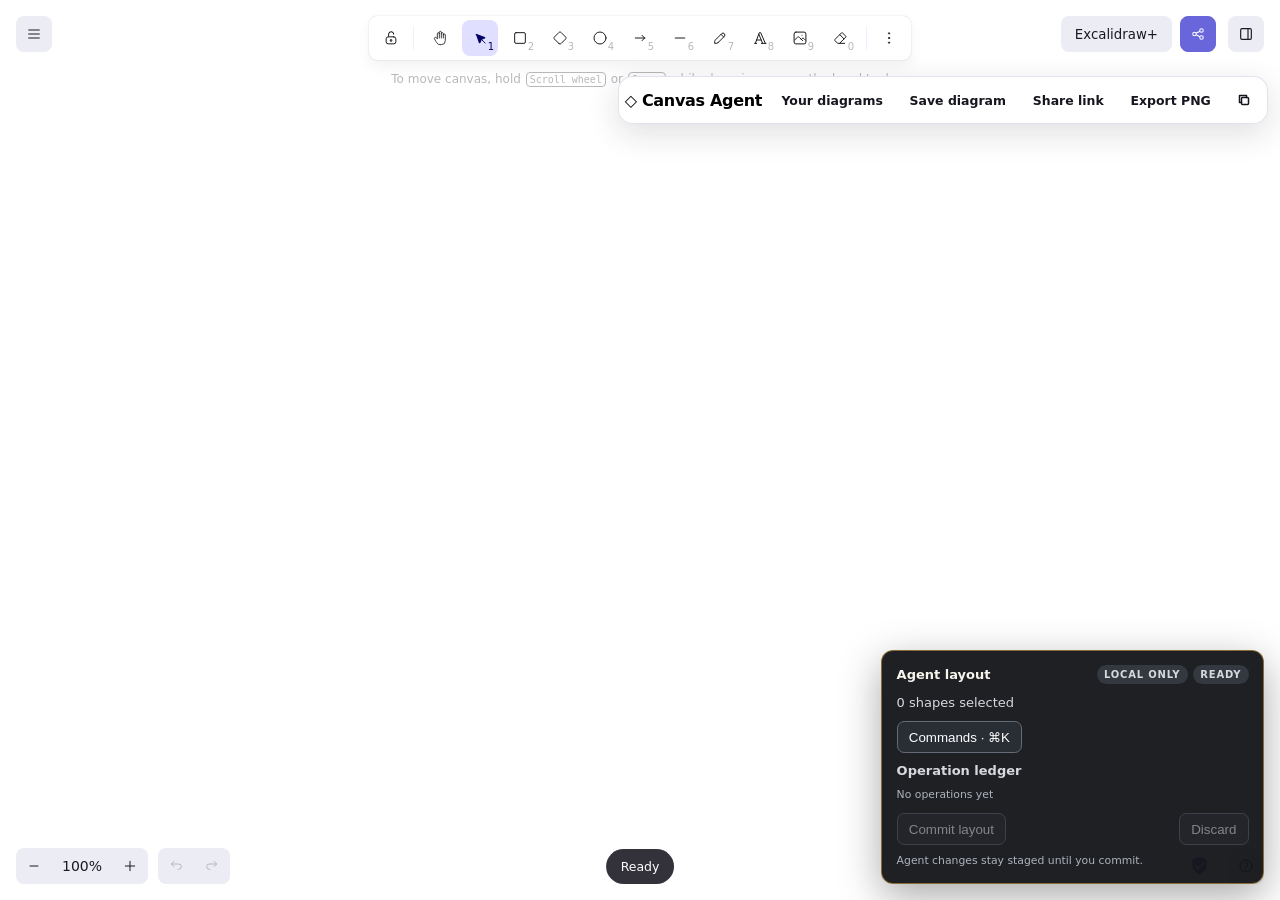
==== commit 80a5f273: "deploy: open directly on the canvas" ====
--- a/index.html
+++ b/index.html
@@ -42,7 +42,7 @@
           "https://excalidraw.nyc3.cdn.digitaloceanspaces.com/oss/",
           "/",
         ];</script><link rel="preload" href="https://excalidraw.nyc3.cdn.digitaloceanspaces.com/oss/fonts/Excalifont/Excalifont-Regular-a88b72a24fb54c9f94e3b5fdaa7481c9.woff2" as="font" type="font/woff2" crossorigin="anonymous"/><link rel="preload" href="https://excalidraw.nyc3.cdn.digitaloceanspaces.com/oss/fonts/Nunito/Nunito-Regular-XRXI3I6Li01BKofiOc5wtlZ2di8HDIkhdTQ3j6zbXWjgeg.woff2" as="font" type="font/woff2" crossorigin="anonymous"/><link rel="preload" href="https://excalidraw.nyc3.cdn.digitaloceanspaces.com/oss/fonts/Assistant/Assistant-SemiBold.woff2" as="font" type="font/woff2" crossorigin="anonymous"/><link rel="preload" href="https://excalidraw.nyc3.cdn.digitaloceanspaces.com/oss/fonts/ComicShanns/ComicShanns-Regular-279a7b317d12eb88de06167bd672b4b4.woff2" as="font" type="font/woff2" crossorigin="anonymous"/><link rel="apple-touch-icon" sizes="180x180" href="./apple-touch-icon.png"/><link rel="icon" type="image/png" sizes="32x32" href="./favicon-32x32.png"/><link rel="icon" type="image/png" sizes="16x16" href="./favicon-16x16.png"/><meta name="version" content="{version}"/><script>// setting this so that libraries installation reuses this window tab.
-      window.name = "_excalidraw";</script><style>body,html{margin:0;-webkit-text-size-adjust:100%;width:100%;height:100%;overflow:hidden}.visually-hidden{position:absolute!important;height:1px;width:1px;overflow:hidden;clip:rect(1px,1px,1px,1px);white-space:nowrap;user-select:none}#root{height:100%;-webkit-touch-callout:none;-webkit-user-select:none;-khtml-user-select:none;-moz-user-select:none;-ms-user-select:none;user-select:none}@media screen and (min-width:1200px){#root{-webkit-touch-callout:default;-webkit-user-select:auto;-khtml-user-select:auto;-moz-user-select:auto;-ms-user-select:auto;user-select:auto}}</style><script type="module" crossorigin src="./assets/index-S3M9RDn1.js"></script><link rel="modulepreload" crossorigin href="./assets/mermaid-to-excalidraw-DKpF4Sfr.js"><link rel="stylesheet" crossorigin href="./assets/index-DKUojPtT.css"><link rel="sitemap" type="application/xml" title="Sitemap" href="/sitemap.xml"><link rel="manifest" href="./manifest.webmanifest"></head><body><noscript>You need to enable JavaScript to run this app.</noscript><header><h1 class="visually-hidden">Excalidraw</h1></header><div id="root"></div><script>// need to load this script dynamically bcs. of iframe embed tracking
+      window.name = "_excalidraw";</script><style>body,html{margin:0;-webkit-text-size-adjust:100%;width:100%;height:100%;overflow:hidden}.visually-hidden{position:absolute!important;height:1px;width:1px;overflow:hidden;clip:rect(1px,1px,1px,1px);white-space:nowrap;user-select:none}#root{height:100%;-webkit-touch-callout:none;-webkit-user-select:none;-khtml-user-select:none;-moz-user-select:none;-ms-user-select:none;user-select:none}@media screen and (min-width:1200px){#root{-webkit-touch-callout:default;-webkit-user-select:auto;-khtml-user-select:auto;-moz-user-select:auto;-ms-user-select:auto;user-select:auto}}</style><script type="module" crossorigin src="./assets/index-DZSBKgTs.js"></script><link rel="modulepreload" crossorigin href="./assets/mermaid-to-excalidraw-DKpF4Sfr.js"><link rel="stylesheet" crossorigin href="./assets/index-rpmpt0jv.css"><link rel="sitemap" type="application/xml" title="Sitemap" href="/sitemap.xml"><link rel="manifest" href="./manifest.webmanifest"></head><body><noscript>You need to enable JavaScript to run this app.</noscript><header><h1 class="visually-hidden">Excalidraw</h1></header><div id="root"></div><script>// need to load this script dynamically bcs. of iframe embed tracking
       var scriptEle = document.createElement("script");
       scriptEle.setAttribute(
         "src",
--- a/assets/index-rpmpt0jv.css
+++ b/assets/index-rpmpt0jv.css
@@ -0,0 +1 @@
+@charset "UTF-8";@font-face{font-family:Assistant;src:url(https://excalidraw.nyc3.cdn.digitaloceanspaces.com/oss/fonts/Assistant/Assistant-Regular.woff2) format("woff2"),url(./Assistant-Regular.woff2) format("woff2");font-weight:400;style:normal;display:swap}@font-face{font-family:Assistant;src:url(https://excalidraw.nyc3.cdn.digitaloceanspaces.com/oss/fonts/Assistant/Assistant-Medium.woff2) format("woff2"),url(./Assistant-Medium.woff2) format("woff2");font-weight:500;style:normal;display:swap}@font-face{font-family:Assistant;src:url(https://excalidraw.nyc3.cdn.digitaloceanspaces.com/oss/fonts/Assistant/Assistant-SemiBold.woff2) format("woff2"),url(./Assistant-SemiBold.woff2) format("woff2");font-weight:600;style:normal;display:swap}@font-face{font-family:Assistant;src:url(https://excalidraw.nyc3.cdn.digitaloceanspaces.com/oss/fonts/Assistant/Assistant-Bold.woff2) format("woff2"),url(./Assistant-Bold.woff2) format("woff2");font-weight:700;style:normal;display:swap}.excalidraw .ToolIcon{border-radius:var(--border-radius-lg);display:inline-flex;align-items:center;position:relative;cursor:pointer;-webkit-tap-highlight-color:transparent;-webkit-user-select:none;user-select:none}.excalidraw .ToolIcon__hidden{display:none!important}.excalidraw .ToolIcon.fillable.ToolIcon_type_toggle.ToolIcon--checked .ToolIcon__icon{--icon-fill-color: var(--color-on-primary-container)}.excalidraw .ToolIcon.fillable.ToolIcon_type_toggle.ToolIcon--checked .ToolIcon__icon svg{fill:var(--icon-fill-color)}.excalidraw .ToolIcon.ToolIcon_type_toggle.ToolIcon--checked .ToolIcon__icon{background:var(--color-surface-primary-container);--keybinding-color: var(--color-on-primary-container)}.excalidraw .ToolIcon.ToolIcon_type_toggle.ToolIcon--checked .ToolIcon__icon svg{color:var(--color-on-primary-container)}.excalidraw .ToolIcon .ToolIcon__keybinding{bottom:4px;right:4px}.excalidraw .ToolIcon .ToolIcon__icon:hover{background:var(--button-hover-bg)}.excalidraw .ToolIcon .ToolIcon__icon:active{background:var(--button-hover-bg);border:1px solid var(--button-active-border)}.excalidraw .ToolIcon .ToolIcon__icon:active svg{color:var(--color-on-primary-container)}.excalidraw .ToolIcon .ToolIcon__icon[aria-disabled=true]{background:initial;border:none}.excalidraw .ToolIcon .ToolIcon__icon[aria-disabled=true] svg{color:var(--color-disabled)}.excalidraw .ToolIcon.ToolIcon_type_toggle:disabled{cursor:default;--keybinding-color: var(--color-disabled)}.excalidraw .ToolIcon.ToolIcon_type_toggle:disabled .ToolIcon__icon svg{color:var(--color-disabled)}.excalidraw .ToolIcon.ToolIcon_type_toggle:disabled .ToolIcon__icon:hover,.excalidraw .ToolIcon.ToolIcon_type_toggle:disabled .ToolIcon__icon:active{background:initial;border:none}.excalidraw .ToolIcon.ToolIcon_type_toggle:disabled .ToolIcon__icon:hover svg,.excalidraw .ToolIcon.ToolIcon_type_toggle:disabled .ToolIcon__icon:active svg{color:var(--color-disabled)}.excalidraw .ToolIcon--plain{background-color:transparent}.excalidraw .ToolIcon--plain .ToolIcon__icon{width:2rem;height:2rem}.excalidraw .ToolIcon_type_toggle{-webkit-appearance:none;-moz-appearance:none;appearance:none;margin:0;padding:0;border:none;background-color:transparent;font:inherit;color:inherit;text-align:inherit}.excalidraw .ToolIcon_type_toggle:focus-visible{box-shadow:0 0 0 2px var(--focus-highlight-color)}.excalidraw .ToolIcon__icon{box-sizing:border-box;width:var(--default-button-size);height:var(--default-button-size);color:var(--icon-fill-color);display:flex;justify-content:center;align-items:center;border-radius:var(--border-radius-lg)}.excalidraw .ToolIcon__icon+.ToolIcon__label{margin-inline-start:0}.excalidraw .ToolIcon__icon svg{position:relative;width:var(--default-icon-size);height:var(--default-icon-size);color:var(--icon-fill-color)}.excalidraw .ToolIcon__label{display:flex;align-items:center;color:var(--icon-fill-color);font-family:var(--ui-font);margin:0 .8em;text-overflow:ellipsis}.excalidraw .ToolIcon__label .Spinner{margin-left:.6em}.excalidraw .ToolIcon_size_small .ToolIcon__icon{width:2rem;height:2rem;font-size:.8em}.excalidraw .ToolIcon_type_button,.excalidraw .Modal .ToolIcon_type_button{padding:0;border:none;margin:0;font-size:inherit;background-color:initial}.excalidraw .ToolIcon_type_button:focus-visible,.excalidraw .Modal .ToolIcon_type_button:focus-visible{box-shadow:0 0 0 2px var(--focus-highlight-color)}.excalidraw .ToolIcon_type_button:active,.excalidraw .Modal .ToolIcon_type_button:active{background-color:var(--button-gray-3)}.excalidraw .ToolIcon_type_button:disabled,.excalidraw .Modal .ToolIcon_type_button:disabled{cursor:default}.excalidraw .ToolIcon_type_button:disabled:active,.excalidraw .ToolIcon_type_button:disabled:focus-visible,.excalidraw .ToolIcon_type_button:disabled:hover,.excalidraw .Modal .ToolIcon_type_button:disabled:active,.excalidraw .Modal .ToolIcon_type_button:disabled:focus-visible,.excalidraw .Modal .ToolIcon_type_button:disabled:hover{background-color:initial;border:none;box-shadow:none}.excalidraw .ToolIcon_type_button:disabled svg,.excalidraw .Modal .ToolIcon_type_button:disabled svg{color:var(--color-disabled)}.excalidraw .ToolIcon_type_button--show,.excalidraw .Modal .ToolIcon_type_button--show{visibility:visible}.excalidraw .ToolIcon_type_button--hide,.excalidraw .Modal .ToolIcon_type_button--hide{display:none!important}.excalidraw .ToolIcon_type_floating,.excalidraw .ToolIcon_type_floating:hover,.excalidraw .ToolIcon_type_floating:active{background-color:transparent}.excalidraw .ToolIcon_type_floating .ToolIcon__icon{background-color:var(--button-gray-1);width:2rem;height:2rem}.excalidraw .ToolIcon_type_floating .ToolIcon__icon:hover{background-color:var(--button-gray-2)}.excalidraw .ToolIcon_type_floating .ToolIcon__icon:active{background-color:var(--button-gray-3)}.excalidraw .ToolIcon__keybinding{position:absolute;bottom:2px;right:3px;font-size:.625rem;color:var(--keybinding-color);font-family:var(--ui-font);-webkit-user-select:none;user-select:none}:root[dir=ltr] .excalidraw .unlocked-icon{left:2px}:root[dir=rtl] .excalidraw .unlocked-icon{right:2px}.excalidraw .App-toolbar-container .ToolIcon__icon{width:var(--lg-button-size);height:var(--lg-button-size)}@media screen and (max-width: 450px){.excalidraw .App-toolbar-container .ToolIcon__icon{width:1.8rem;height:1.8rem}}@media screen and (max-width: 379px){.excalidraw .App-toolbar-container .ToolIcon__icon{width:1.5rem;height:1.5rem}}.excalidraw .App-toolbar-container .ToolIcon__icon svg{width:var(--lg-icon-size);height:var(--lg-icon-size)}.excalidraw .App-toolbar-container .ToolIcon__LaserPointer .ToolIcon__icon,.excalidraw .App-toolbar-container .ToolIcon__MagicButton .ToolIcon__icon{width:var(--default-button-size);height:var(--default-button-size)}.excalidraw .Spinner{display:flex;align-items:center;justify-content:center;height:100%;margin-left:auto;margin-right:auto;--spinner-color: var(--icon-fill-color)}.excalidraw .Spinner svg{animation:rotate 1.6s linear infinite;animation-delay:var(--spinner-delay);transform-origin:center center}.excalidraw .Spinner circle{stroke:var(--spinner-color);animation:dash 1.6s linear 0s infinite;stroke-linecap:round}@keyframes rotate{to{transform:rotate(360deg)}}@keyframes dash{0%{stroke-dasharray:1,300;stroke-dashoffset:0}50%{stroke-dasharray:150,300;stroke-dashoffset:-200}to{stroke-dasharray:1,300;stroke-dashoffset:-280}}.excalidraw .excalidraw-eye-dropper-container,.excalidraw .excalidraw-eye-dropper-backdrop{position:absolute;top:0;left:0;width:100%;height:100%;z-index:var(--zIndex-eyeDropperBackdrop);touch-action:none}.excalidraw .excalidraw-eye-dropper-container{pointer-events:none}.excalidraw .excalidraw-eye-dropper-backdrop{pointer-events:all}.excalidraw .excalidraw-eye-dropper-preview{pointer-events:none;width:2rem;height:2rem;position:absolute;z-index:var(--zIndex-eyeDropperPreview);border-radius:50%;border:1px solid var(--eye-dropper-preview-border-color, #222);box-shadow:2px 2px #4949497c}.excalidraw .excalidraw-eye-dropper-trigger{width:1.25rem;height:1.25rem;cursor:pointer;padding:4px;margin-right:-4px;margin-left:-2px;border-radius:.5rem;color:var(--icon-fill-color)}.excalidraw .excalidraw-eye-dropper-trigger:hover{background:var(--button-hover-bg)}.excalidraw .excalidraw-eye-dropper-trigger.selected{color:var(--color-primary);background:var(--color-primary-light)}.excalidraw .Island{--padding: 0;box-sizing:border-box;background-color:var(--island-bg-color);box-shadow:var(--shadow-island);border-radius:var(--border-radius-lg);padding:calc(var(--padding) * var(--space-factor));position:relative}.excalidraw .Island.zen-mode{box-shadow:none}.excalidraw{--color-outline: var(--color-gray-20)}.excalidraw.theme--dark{--color-outline: var(--color-gray-80)}.excalidraw .focus-visible-none:focus-visible{outline:none!important}.excalidraw .color-picker__title{padding:0 .5rem;font-size:.875rem;text-align:left}.excalidraw .color-picker__heading{padding:0 .5rem;font-size:.75rem;text-align:left}.excalidraw .color-picker__context-menu{background:var(--popup-bg-color);border-radius:var(--border-radius-lg);box-shadow:var(--shadow-island);padding:.25rem}.excalidraw .color-picker__context-menu-item{font-size:.75rem;padding:.375rem .625rem;border-radius:var(--border-radius-md);color:var(--text-primary-color);cursor:pointer;outline:none;-webkit-user-select:none;user-select:none}.excalidraw .color-picker__context-menu-item[data-highlighted],.excalidraw .color-picker__context-menu-item:not([data-disabled]):hover{background:var(--button-hover-bg)}.excalidraw .color-picker__context-menu-item[data-disabled]{opacity:.5;pointer-events:none}.excalidraw .color-picker__tip{padding:0 .5rem;font-size:.6875rem;line-height:1.4;text-align:left;color:var(--color-gray-60)}.excalidraw .color-picker-container{display:grid;grid-template-columns:1fr 20px 1.625rem;padding:.25rem 0px;align-items:center}.excalidraw--mobile.excalidraw .color-picker-container{max-width:11rem}.excalidraw .color-picker-container.color-picker-container--no-top-picks{display:flex;justify-content:center;grid-template-columns:unset}.excalidraw .color-picker__top-picks{display:flex;justify-content:space-between;align-items:center}.excalidraw .color-picker__button{--radius: 4px;--size: 1.375rem;padding:0;margin:0;width:var(--size);height:var(--size);border:0;border-radius:var(--radius);background-color:var(--swatch-color);background-position:left center;position:relative;font-family:inherit;box-sizing:border-box}.excalidraw .color-picker__button.has-outline{box-shadow:0 0 0 1px var(--color-outline)}.excalidraw .color-picker__button:hover:not(.active).color-picker__button--large{box-shadow:inset 0 0 0 1px var(--color-primary)}.excalidraw .color-picker__button:active{box-shadow:0 0 0 1px var(--color-primary)!important}.excalidraw .color-picker__button:active.color-picker__button--large{box-shadow:none!important}.excalidraw .color-picker__button:active.color-picker__button--large.has-outline{box-shadow:0 0 0 1px var(--color-outline)!important}.excalidraw .color-picker__button .color-picker__button-outline{display:flex;align-items:center;justify-content:center}.excalidraw .color-picker__button .color-picker__button-outline svg{color:var(--color-gray-60);width:1.25rem;height:1.25rem}.excalidraw .color-picker__button .color-picker__button-background{display:flex;align-items:center;justify-content:center}.excalidraw .color-picker__button .color-picker__button-background svg{width:100%;height:100%}.excalidraw .color-picker__button.active:not(:active) .color-picker__button-outline{position:absolute;--offset: -1px;top:var(--offset);left:var(--offset);right:var(--offset);bottom:var(--offset);box-shadow:0 0 0 1px var(--color-primary-darkest);z-index:1;border-radius:var(--radius)}.excalidraw .color-picker__button:focus-visible{outline:none}.excalidraw .color-picker__button:focus-visible:after{content:"";position:absolute;top:-4px;right:-4px;bottom:-4px;left:-4px;border:3px solid var(--focus-highlight-color);border-radius:calc(var(--radius) + 1px)}.excalidraw .color-picker__button:focus-visible.active .color-picker__button-outline{display:none}.excalidraw .color-picker__button--large{--radius: 6px;width:1.875rem;height:1.875rem}.excalidraw .color-picker__button.is-transparent{background-image:url([data-uri])}.excalidraw .color-picker__button--no-focus-visible{border:0}.excalidraw .color-picker__button--no-focus-visible:after{display:none}.excalidraw .color-picker__button--no-focus-visible:focus-visible{outline:none!important}.excalidraw .color-picker__button.active-color{border-radius:calc(var(--radius) + 1px);width:1.625rem;height:1.625rem}.excalidraw .color-picker__button.compact-sizing{width:var(--mobile-action-button-size);height:var(--mobile-action-button-size)}.excalidraw .color-picker__button.mobile-border{border:1px solid var(--mobile-color-border)}.excalidraw .color-picker__button__hotkey-label{position:absolute;right:4px;bottom:2px;font-size:10px;font-family:monospace;font-weight:500}.excalidraw .color-picker{background:var(--popup-bg-color);border:0 solid rgba(255,255,255,.25);box-shadow:#00000040 0 1px 4px;border-radius:4px;position:absolute}:root[dir=ltr] .excalidraw .color-picker{left:-5.5px}:root[dir=rtl] .excalidraw .color-picker{right:-5.5px}.excalidraw .color-picker-control-container{display:grid;grid-template-columns:auto 1fr;align-items:center;column-gap:.5rem}.excalidraw .color-picker-control-container+.popover{position:static}.excalidraw .color-picker-popover-container{margin-top:-.25rem}:root[dir=ltr] .excalidraw .color-picker-popover-container{margin-left:.5rem}:root[dir=rtl] .excalidraw .color-picker-popover-container{margin-left:-3rem}.excalidraw .color-picker-triangle{width:0;height:0;border-style:solid;border-width:0 9px 10px;border-color:transparent transparent var(--popup-bg-color);position:absolute;top:10px}:root[dir=ltr] .excalidraw .color-picker-triangle{transform:rotate(270deg);left:-14px}:root[dir=rtl] .excalidraw .color-picker-triangle{transform:rotate(90deg);right:-14px}.excalidraw .color-picker-triangle-shadow{border-color:transparent transparent rgba(0,0,0,.1)}:root[dir=ltr] .excalidraw .color-picker-triangle-shadow{left:-14px}:root[dir=rtl] .excalidraw .color-picker-triangle-shadow{right:-16px}.excalidraw .color-picker-content{display:flex;flex-direction:column;gap:.75rem;outline:none}.excalidraw .color-picker-content--default{padding:.5rem;display:grid;grid-template-columns:repeat(5,1.875rem);grid-gap:.25rem;border-radius:4px}.excalidraw .color-picker-content--default:focus{outline:none;box-shadow:0 0 0 2px var(--focus-highlight-color)}.excalidraw .color-picker-content--canvas{display:flex;flex-direction:column;padding:.25rem}.excalidraw .color-picker-content--canvas-title{color:#868e96;font-size:12px;padding:0 .25rem}.excalidraw .color-picker-content--canvas-colors{padding:.5rem 0}.excalidraw .color-picker-content .color-input-container{grid-column:1/span 5}.excalidraw .color-picker-hash{height:var(--default-button-size);flex-shrink:0;padding:.5rem .5rem .5rem .75rem;border:1px solid var(--default-border-color);border-right:0;box-sizing:border-box;color:var(--input-label-color);display:flex;align-items:center;justify-content:center;position:relative}:root[dir=ltr] .excalidraw .color-picker-hash{border-radius:var(--border-radius-lg) 0 0 var(--border-radius-lg)}:root[dir=rtl] .excalidraw .color-picker-hash{border-radius:0 var(--border-radius-lg) var(--border-radius-lg) 0;border-right:1px solid var(--default-border-color);border-left:0}.excalidraw .color-input-container{display:flex}.excalidraw .color-input-container:focus-within{box-shadow:0 0 0 1px var(--color-primary-darkest);border-radius:var(--border-radius-lg)}.excalidraw .color-picker__input-label-container{display:flex;flex-direction:column;gap:4px}.excalidraw .color-picker__input-label{display:grid;grid-template-columns:auto 1fr auto auto;gap:8px;align-items:center;border:1px solid var(--default-border-color);border-radius:8px;padding:0 12px;margin:8px;box-sizing:border-box}.excalidraw .color-picker__input-label:focus-within{box-shadow:0 0 0 1px var(--color-primary-darkest);border-radius:var(--border-radius-lg)}.excalidraw .color-picker__input-label.has-error{border-color:var(--color-danger, #e03131)}.excalidraw .color-picker__input-label.has-error:focus-within{box-shadow:0 0 0 1px var(--color-danger, #e03131)}.excalidraw .color-picker__input-hash{padding:0 .25rem}.excalidraw .color-picker__error-message{color:var(--color-danger, #e03131);font-size:.75rem;padding:0 8px 4px;text-align:left;line-height:1.3}.excalidraw .color-picker-input{box-sizing:border-box;width:100%;margin:0;font-size:.875rem;font-family:inherit;background-color:transparent;color:var(--text-primary-color);border:0;outline:none;height:var(--default-button-size);border:1px solid var(--default-border-color);border-left:0;letter-spacing:.4px;padding:.5rem .5rem .5rem .25rem;-webkit-appearance:none;-moz-appearance:none;appearance:none}:root[dir=ltr] .excalidraw .color-picker-input{border-radius:0 var(--border-radius-lg) var(--border-radius-lg) 0}:root[dir=rtl] .excalidraw .color-picker-input{border-radius:var(--border-radius-lg) 0 0 var(--border-radius-lg);border-left:1px solid var(--default-border-color);border-right:0}.excalidraw .color-picker-input:focus-visible{box-shadow:none}.excalidraw .color-picker__top-picks{position:relative}.excalidraw .color-picker__top-picks .color-picker__button{touch-action:none}.excalidraw .color-picker__top-picks.is-dnd-active .color-picker__button{pointer-events:none;transition:transform .14s ease,opacity .14s ease,box-shadow .14s ease}.excalidraw .color-picker__top-picks__dnd-outline{position:absolute;top:-5px;left:-5px;width:calc(100% + 10px);height:calc(100% + 10px);pointer-events:none;overflow:visible}.excalidraw .color-picker__top-picks__dnd-outline rect{x:.5px;y:.5px;rx:6px;width:calc(100% - 1px);height:calc(100% - 1px);fill:none;stroke:var(--color-primary);stroke-width:1;stroke-dasharray:4 4;animation:excalidraw-color-dnd-march .8s linear infinite}@media (prefers-reduced-motion: reduce){.excalidraw .color-picker__top-picks__dnd-outline rect{animation:none}}@keyframes excalidraw-color-dnd-march{to{stroke-dashoffset:-8}}.excalidraw .color-picker__button.is-dnd-source{opacity:.3}.excalidraw .color-picker__button.is-dnd-target{transform:scale(1.2);box-shadow:0 0 0 1px var(--color-primary-darkest)}.excalidraw .color-picker__button.is-dnd-duplicate{animation:excalidraw-color-dnd-duplicate .45s ease-in-out infinite alternate}@keyframes excalidraw-color-dnd-duplicate{0%{box-shadow:0 0 0 2px var(--color-danger, #e03131);transform:scale(1)}to{box-shadow:0 0 0 3px var(--color-danger, #e03131);transform:scale(1.12)}}.excalidraw-color-dnd-ghost{position:fixed;top:0;left:0;z-index:10000;pointer-events:none;will-change:transform;transition:width .15s ease,height .15s ease}.excalidraw-color-dnd-ghost__swatch{width:100%;height:100%;border-radius:4px;box-shadow:0 0 0 1px #00000014;transition:transform .15s ease,opacity .15s ease,box-shadow .15s ease}.excalidraw-color-dnd-ghost__swatch.is-transparent{background-color:#fff;background-image:url([data-uri]);background-position:left center}.excalidraw-color-dnd-ghost--lifted .excalidraw-color-dnd-ghost__swatch{transform:scale(1.2);box-shadow:0 6px 16px #00000040,0 0 0 1px #00000014}.excalidraw-color-dnd-ghost--over .excalidraw-color-dnd-ghost__swatch{transform:scale(1.05);box-shadow:0 3px 8px #0003,0 0 0 1px #00000014}.excalidraw-color-dnd-ghost--blocked .excalidraw-color-dnd-ghost__swatch{opacity:.4;transform:scale(.85)}.excalidraw-color-dnd-ghost--dropping{transition:transform .18s cubic-bezier(.2,.8,.3,1),width .18s ease,height .18s ease}.excalidraw-color-dnd-ghost--dropping .excalidraw-color-dnd-ghost__swatch{transform:scale(1);box-shadow:0 0 0 1px #00000014}.excalidraw-color-dnd-ghost--fade .excalidraw-color-dnd-ghost__swatch{opacity:0}body.excalidraw-color-dnd-active{user-select:none!important;-webkit-user-select:none!important}body.excalidraw-color-dnd-active,body.excalidraw-color-dnd-active *{cursor:grabbing!important}.excalidraw{--list-border-color: var(--color-gray-20)}.excalidraw .QuickSearch__wrapper{position:relative;height:2.6rem;border-bottom:1px solid var(--list-border-color)}.excalidraw .QuickSearch__wrapper svg{position:absolute;top:47.5%;transform:translateY(-50%);left:.75rem;width:1.25rem;height:1.25rem;color:var(--color-gray-40);z-index:1}.excalidraw.theme--dark{--list-border-color: var(--color-gray-80)}.excalidraw.theme--dark .QuickSearch__wrapper{border-bottom:none}.excalidraw .QuickSearch__input{position:absolute;top:0;left:0;width:100%;box-sizing:border-box;border:0!important;font-size:.875rem;padding-left:2.5rem!important;padding-right:.75rem!important}.excalidraw .QuickSearch__input::placeholder{color:var(--color-gray-40)}.excalidraw .QuickSearch__input:focus{box-shadow:none!important}.excalidraw .ScrollableList__wrapper{position:static!important;border:none;font-size:.875rem;overflow-y:auto}.excalidraw .ScrollableList__wrapper>.empty,.excalidraw .ScrollableList__wrapper>.hint{display:flex;justify-content:center;align-items:center;padding:.5rem;font-size:.75rem;color:var(--color-gray-60);overflow:hidden;text-align:center;line-height:150%}.excalidraw .FontPicker__container{display:grid;grid-template-columns:calc(1rem + 3 * var(--default-button-size)) 1rem 1fr;align-items:center}.excalidraw--mobile.excalidraw .FontPicker__container{max-width:calc(2rem + 4 * var(--default-button-size))}.excalidraw .FontPicker__container--compact{display:block;grid-template-columns:none}.excalidraw .picker{padding:.5rem;background:var(--popup-bg-color);border:0 solid rgba(255,255,255,.25);box-shadow:var(--shadow-island-stronger);border-radius:4px}:root[dir=rtl] .excalidraw .picker{padding:.4rem}.excalidraw .picker-sections,.excalidraw .picker-section{display:flex;flex-direction:column;gap:.5rem}.excalidraw .picker-container button,.excalidraw .picker button{position:relative;display:flex;align-items:center;justify-content:center}.excalidraw .picker-container button:focus-visible,.excalidraw .picker button:focus-visible{outline:transparent;background-color:var(--button-gray-2)}.excalidraw .picker-container button:focus-visible svg,.excalidraw .picker button:focus-visible svg{opacity:1}.excalidraw .picker-container button:hover,.excalidraw .picker button:hover{background-color:var(--button-gray-2)}.excalidraw .picker-container button:active,.excalidraw .picker button:active{background-color:var(--button-gray-3)}.excalidraw .picker-container button:disabled,.excalidraw .picker button:disabled{cursor:not-allowed}.excalidraw .picker-container button svg,.excalidraw .picker button svg{margin:0;width:36px;height:18px;pointer-events:none}.excalidraw .picker button{padding:.25rem .28rem .35rem .25rem}.excalidraw .picker-content{display:grid;grid-template-columns:repeat(4,auto);grid-gap:.5rem;border-radius:4px}.excalidraw .picker-collapsible{font-size:.75rem;padding:0;color:var(--text-primary-color)}.excalidraw .picker-section-label{font-size:.75rem;color:var(--text-primary-color)}.excalidraw .picker-keybinding{position:absolute;bottom:2px;font-size:.7em;color:var(--keybinding-color)}:root[dir=ltr] .excalidraw .picker-keybinding{right:2px}:root[dir=rtl] .excalidraw .picker-keybinding{left:2px}.excalidraw--mobile.excalidraw .picker-keybinding{display:none}.excalidraw .picker-type-canvasBackground .picker-keybinding{color:#aaa}.excalidraw .picker-type-elementBackground .picker-keybinding{color:#fff}.excalidraw .picker-swatch[aria-label=transparent] .picker-keybinding{color:#aaa}.excalidraw .picker-type-elementStroke .picker-keybinding{color:#d4d4d4}.excalidraw.theme--dark .picker-type-elementBackground .picker-keybinding,.excalidraw.theme--dark .picker-swatch[aria-label=transparent] .picker-keybinding{color:#000}.excalidraw{--slider-thumb-size: 16px}.excalidraw .range-wrapper{position:relative;padding-top:10px;padding-bottom:25px}.excalidraw .range-input{width:100%;height:4px;-webkit-appearance:none;background:var(--color-slider-track);border-radius:2px;outline:none}.excalidraw .range-input::-webkit-slider-thumb{-webkit-appearance:none;-moz-appearance:none;appearance:none;width:var(--slider-thumb-size);height:var(--slider-thumb-size);background:var(--color-slider-thumb);border-radius:50%;cursor:pointer;border:none}.excalidraw .range-input::-moz-range-thumb{width:var(--slider-thumb-size);height:var(--slider-thumb-size);background:var(--color-slider-thumb);border-radius:50%;cursor:pointer;border:none}.excalidraw .value-bubble{position:absolute;bottom:0;transform:translate(-50%);font-size:12px;color:var(--text-primary-color)}.excalidraw .zero-label{position:absolute;bottom:0;left:4px;font-size:12px;color:var(--text-primary-color)}.excalidraw-tooltip{--ui-font: Assistant, system-ui, BlinkMacSystemFont, -apple-system, Segoe UI, Roboto, Helvetica, Arial, sans-serif;font-family:var(--ui-font);position:fixed;z-index:var(--zIndex-popup);padding:8px;border-radius:6px;box-sizing:border-box;pointer-events:none;word-wrap:break-word;background:#000;line-height:1.5;text-align:center;font-size:13px;font-weight:500;color:#fff;display:none}.excalidraw-tooltip.excalidraw-tooltip--visible{display:block}.excalidraw-tooltip-wrapper{display:flex}.excalidraw-tooltip-icon{width:.9em;height:.9em;margin-left:5px;margin-top:1px;display:flex}.excalidraw--mobile.excalidraw-tooltip-icon{display:none}.excalidraw .tool-popover-content{display:flex;flex-direction:row;gap:.25rem;border-radius:.5rem;background:var(--island-bg-color);box-shadow:var(--shadow-island);padding:.5rem;z-index:var(--zIndex-layerUI)}.excalidraw .Checkbox{margin:4px .3em;display:flex;align-items:center;cursor:pointer;-webkit-user-select:none;user-select:none;-webkit-tap-highlight-color:transparent}.excalidraw .Checkbox:hover:not(.is-checked) .Checkbox-box:not(:focus){box-shadow:0 0 0 2px #4dabf7}.excalidraw .Checkbox:hover:not(.is-checked) .Checkbox-box:not(:focus) svg{display:block;opacity:.3}.excalidraw .Checkbox:active .Checkbox-box{box-shadow:0 0 2px 1px inset #1c7ed6!important}.excalidraw .Checkbox:hover .Checkbox-box{background-color:#d0ebff33}.excalidraw .Checkbox.is-checked .Checkbox-box{background-color:#d0ebff}.excalidraw .Checkbox.is-checked .Checkbox-box svg{display:block}.excalidraw .Checkbox.is-checked:hover .Checkbox-box{background-color:#a5d8ff}.excalidraw .Checkbox .Checkbox-box{width:22px;height:22px;padding:0;flex:0 0 auto;margin:0 1em;display:flex;align-items:center;justify-content:center;box-shadow:0 0 0 2px #1c7ed6;background-color:transparent;border-radius:4px;color:#1c7ed6;border:0}.excalidraw .Checkbox .Checkbox-box:focus{box-shadow:0 0 0 3px #1c7ed6}.excalidraw .Checkbox .Checkbox-box svg{display:none;width:16px;height:16px;stroke-width:3px}.excalidraw .Checkbox .Checkbox-label{display:flex;align-items:center}.excalidraw .Checkbox .excalidraw-tooltip-icon{width:1em;height:1em}.excalidraw .TextInput{display:inline-block}.ProjectName{margin:auto;display:flex;align-items:center}.ProjectName .TextInput{height:calc(1rem - 3px);width:200px;overflow:hidden;text-align:center;margin-left:8px;text-overflow:ellipsis}.ProjectName .TextInput--readonly{background:none;border:none;width:auto;max-width:200px;padding-left:2px}.ProjectName .TextInput--readonly:hover{background:none}.excalidraw .Toast{animation:Toast-fade-in .5s;min-width:220px;max-width:min(360px,100vw - 32px);border-radius:var(--border-radius-lg);border:1px solid var(--default-border-color);background-color:var(--island-bg-color);color:var(--text-primary-color);padding:.5rem .75rem;box-shadow:0 0 0 1px var(--color-surface-lowest);box-sizing:border-box;cursor:default;pointer-events:none}.excalidraw .Toast .Toast__message{font-family:var(--ui-font);font-size:.75rem;line-height:1.25rem;text-align:center;padding:0 1.6rem;white-space:pre-wrap}.excalidraw .Toast .Toast__progress-bar{margin-top:.35rem;width:100%;height:4px;border-radius:999px;background-color:var(--button-gray-2);overflow:hidden}.excalidraw .Toast .Toast__progress-bar-fill{height:100%;border-radius:inherit;background-color:var(--color-primary)}.excalidraw .Toast .close{position:absolute;top:0;right:0;padding:.4rem;pointer-events:auto}.excalidraw .Toast .close .ToolIcon__icon{width:1.2rem;height:1.2rem}@keyframes Toast-fade-in{0%{opacity:0}to{opacity:1}}.excalidraw .Avatar{width:var(--avatar-size, 1.5rem);height:var(--avatar-size, 1.5rem);position:relative;border-radius:100%;outline-offset:2px;display:flex;justify-content:center;align-items:center;cursor:pointer;font-size:.75rem;font-weight:700;line-height:1;color:var(--color-gray-90);flex:0 0 auto}.excalidraw .Avatar:active{transform:scale(.94)}.excalidraw .Avatar-img{width:100%;height:100%;border-radius:100%}.excalidraw .Avatar:before{content:"";position:absolute;top:-3px;right:-3px;bottom:-3px;left:-3px;border-radius:100%}.excalidraw .Avatar.is-followed:before{border-color:var(--color-primary-hover);box-shadow:0 0 0 1px var(--color-primary-hover)}.excalidraw .Avatar.is-current-user{cursor:auto}.excalidraw-hyperlinkContainer{display:flex;align-items:center;justify-content:space-between;position:absolute;box-shadow:0 2px 4px #0000004d;z-index:var(--zIndex-hyperlinkContainer);background:var(--island-bg-color);border-radius:var(--border-radius-md);box-sizing:border-box;min-height:42px}.excalidraw-hyperlinkContainer-input,.excalidraw-hyperlinkContainer button{z-index:100}.excalidraw-hyperlinkContainer-input,.excalidraw-hyperlinkContainer-link{height:24px;padding:0 8px;line-height:24px;font-size:.9rem;font-weight:500;font-family:var(--ui-font)}.excalidraw-hyperlinkContainer-input{width:18rem;background-color:transparent;color:var(--text-primary-color);outline:none;border:none;box-shadow:none!important}.excalidraw-hyperlinkContainer-link{overflow:hidden;text-overflow:ellipsis;white-space:nowrap;max-width:15rem}.excalidraw-hyperlinkContainer button{color:#228be6;background-color:transparent!important;font-weight:500}.excalidraw-hyperlinkContainer button.excalidraw-hyperlinkContainer--remove{color:#c92a2a}.excalidraw-hyperlinkContainer--remove .ToolIcon__icon svg{color:#fa5252}.excalidraw-hyperlinkContainer .ToolIcon__icon{width:2rem;height:2rem}.excalidraw-hyperlinkContainer__buttons{flex:0 0 auto}.excalidraw .ConvertElementTypePopup{display:flex;flex-wrap:wrap;justify-content:center;gap:.2rem;border-radius:.5rem;background:var(--island-bg-color);box-shadow:var(--shadow-island);padding:.5rem}.excalidraw .ConvertElementTypePopup:focus{outline:none}.excalidraw .Dialog__action-button{position:relative;display:flex;column-gap:.5rem;align-items:center;padding:.5rem 1.5rem;border:1px solid var(--default-border-color);background-color:transparent;height:3rem;border-radius:var(--border-radius-lg);letter-spacing:.4px;color:inherit;font-family:inherit;font-size:.875rem;font-weight:600;-webkit-user-select:none;user-select:none}.excalidraw .Dialog__action-button svg{display:block;width:1rem;height:1rem}.excalidraw .Dialog__action-button--danger{background-color:var(--color-danger);border-color:var(--color-danger);color:#fff}.excalidraw .Dialog__action-button--primary{background-color:var(--color-primary);border-color:var(--color-primary);color:#fff}.excalidraw.theme--dark .Dialog__action-button--danger,.excalidraw.theme--dark .Dialog__action-button--primary{color:var(--color-gray-100)}.excalidraw .confirm-dialog-buttons{display:flex;column-gap:.5rem;justify-content:flex-end}.excalidraw .publish-library__fields{display:flex;flex-direction:column}.excalidraw .publish-library__fields label{padding:1em 0;display:flex;justify-content:space-between;align-items:center}.excalidraw .publish-library__fields label span{font-weight:500;font-size:1rem;color:#868e96}.excalidraw .publish-library__fields label input,.excalidraw .publish-library__fields label textarea{width:70%;padding:.6em;font-family:var(--ui-font)}.excalidraw .publish-library__fields label .required{color:#e03131;margin:.2rem}.excalidraw .publish-library__buttons{display:flex;padding:.2rem 0;justify-content:flex-end;gap:.5rem}.excalidraw .publish-library__buttons .ToolIcon__icon{min-width:2.5rem;width:auto;font-size:1rem}.excalidraw .publish-library__buttons .ToolIcon_type_button{margin-left:1rem;padding:0 .5rem}.excalidraw .publish-library__buttons--confirm.ToolIcon_type_button{background-color:#228be6}.excalidraw .publish-library__buttons--confirm.ToolIcon_type_button:hover{background-color:#1971c2}.excalidraw .publish-library__buttons--cancel.ToolIcon_type_button{background-color:#adb5bd}.excalidraw .publish-library__buttons--cancel.ToolIcon_type_button:hover{background-color:#868e96}.excalidraw .publish-library__buttons .ToolIcon__icon{color:#fff}.excalidraw .publish-library__buttons .ToolIcon__icon .Spinner{--spinner-color: #fff}.excalidraw .publish-library__buttons .ToolIcon__icon .Spinner svg{padding:.5rem}.excalidraw .publish-library .selected-library-items{display:flex;flex-wrap:wrap}.excalidraw .publish-library .selected-library-items .single-library-item-wrapper{width:9rem}.excalidraw .publish-library-warning{color:#fa5252}.excalidraw .publish-library-note{padding:1em 0;font-style:italic;font-size:14px;display:block}.excalidraw .single-library-item{position:relative}.excalidraw .single-library-item-status{position:absolute;top:.3rem;left:.3rem;font-size:.7rem;color:#f03e3e;background:#ffffffe6;padding:.1rem .2rem;border-radius:.2rem}.excalidraw .single-library-item__svg{background-color:#fff;padding:.3rem;width:7.5rem;height:7.5rem;border:1px solid var(--button-gray-2)}.excalidraw .single-library-item__svg svg{width:100%;height:100%}.excalidraw .single-library-item .ToolIcon__icon{background-color:#fff;width:auto;height:auto;margin:0 .5rem}.excalidraw .single-library-item .ToolIcon,.excalidraw .single-library-item .ToolIcon_type_button:hover{background-color:#fff}.excalidraw .single-library-item .required,.excalidraw .single-library-item .error{color:#e03131;font-weight:700;font-size:1rem;margin:.2rem}.excalidraw .single-library-item .error{font-weight:500;margin:0;padding:.3em 0}.excalidraw .single-library-item--remove{position:absolute;top:.2rem;right:1rem}.excalidraw .single-library-item--remove .ToolIcon__icon{margin:0;background-color:#fa5252}.excalidraw .single-library-item--remove .ToolIcon__icon:hover{background-color:#f03e3e}.excalidraw .single-library-item--remove .ToolIcon__icon:active{background-color:#e03131}.excalidraw .single-library-item--remove svg{color:#fff;padding:.26rem;border-radius:.3em;width:1rem;height:1rem}.excalidraw .Stack{--gap: 0;display:grid;gap:calc(var(--space-factor) * var(--gap))}.excalidraw .Stack_vertical{grid-template-columns:auto;grid-auto-flow:row;grid-auto-rows:min-content}.excalidraw .Stack_horizontal{grid-template-rows:auto;grid-auto-flow:column;grid-auto-columns:min-content}.excalidraw .dropdown-menu{max-width:20rem;z-index:1}.excalidraw .dropdown-menu--placement-top{margin-bottom:.5rem}.excalidraw .dropdown-menu__submenu-trigger[aria-expanded=true] .dropdown-menu-item{background-color:var(--button-hover-bg)}.excalidraw .dropdown-menu__submenu-trigger-icon{margin-left:auto;opacity:.5}.excalidraw .dropdown-menu__submenu-trigger-icon svg g{stroke-width:2}.excalidraw .dropdown-menu--mobile{width:100%;row-gap:.75rem}.excalidraw .dropdown-menu--mobile.main-menu{min-width:232px;margin-top:0;margin-bottom:0}@media screen and (orientation: landscape){.excalidraw .dropdown-menu--mobile.main-menu{max-width:232px}}.excalidraw .dropdown-menu--mobile .dropdown-menu-container{padding:8px;box-sizing:border-box;border-radius:var(--border-radius-lg);position:relative;transition:box-shadow .5s ease-in-out;display:flex;flex-direction:column;overflow-y:auto}.excalidraw .dropdown-menu--mobile .dropdown-menu-container.zen-mode{box-shadow:none}.excalidraw .dropdown-menu .dropdown-menu-container{background-color:var(--island-bg-color);overflow-y:auto;display:flex;flex-direction:column;gap:1px;box-shadow:var(--box-shadow, var(--shadow-island));max-height:calc(100svh - var(--editor-container-padding) * 2 - 2.25rem)}.excalidraw.theme--dark.excalidraw .dropdown-menu .dropdown-menu-container{box-shadow:var(--box-shadow, var(--shadow-island)),0 0 0 1px #00000026}.excalidraw .dropdown-menu .dropdown-menu-item-base{display:flex;column-gap:.625rem;padding:0 .5rem;font-size:.875rem;color:var(--color-on-surface);width:100%;box-sizing:border-box;font-weight:400;font-family:inherit}.excalidraw .dropdown-menu.manual-hover .dropdown-menu-item:hover{background-color:transparent}.excalidraw .dropdown-menu.manual-hover .dropdown-menu-item--hovered{background-color:var(--button-hover-bg)!important}.excalidraw .dropdown-menu.manual-hover .dropdown-menu-item--selected{background-color:var(--color-primary-light)!important}.excalidraw .dropdown-menu.fonts{margin-top:1rem;max-height:calc(7*(2rem + 2px) + 3.95rem)}@media screen and (min-width: 1921px){.excalidraw .dropdown-menu.fonts{max-height:calc(7*(2.25rem + 2px) + 3.95rem)}}.excalidraw .dropdown-menu.fonts .dropdown-menu-item-base{display:inline-flex}.excalidraw .dropdown-menu.fonts .dropdown-menu-group:not(:first-child){margin-top:1rem}.excalidraw .dropdown-menu.fonts .dropdown-menu-group-title{font-size:.75rem;text-align:left;font-weight:400;margin:0 0 .5rem;line-height:1.3}.excalidraw .dropdown-menu .dropdown-menu-item{height:2rem;padding:0 .5rem;background-color:transparent;border:none;align-items:center;cursor:pointer;border-radius:var(--border-radius-md);flex:1 0 auto}@media screen and (min-width: 1921px){.excalidraw .dropdown-menu .dropdown-menu-item{height:2.25rem}}.excalidraw .dropdown-menu .dropdown-menu-item__text{display:flex;align-items:center;width:100%;text-overflow:ellipsis;overflow:hidden;white-space:nowrap;gap:.75rem}.excalidraw .dropdown-menu .dropdown-menu-item__shortcut{margin-inline-start:auto;opacity:.5}.excalidraw .dropdown-menu .dropdown-menu-item__shortcut--orphaned{text-align:right;font-size:.875rem;padding:0 .625rem}.excalidraw .dropdown-menu .dropdown-menu-item--selected{background:var(--color-primary-light);--icon-fill-color: var(--color-primary-darker)}.excalidraw .dropdown-menu .dropdown-menu-item:hover{background-color:var(--button-hover-bg);text-decoration:none}.excalidraw .dropdown-menu .dropdown-menu-item:active{background-color:var(--button-hover-bg);box-shadow:0 0 0 1px var(--color-brand-active)}.excalidraw .dropdown-menu .dropdown-menu-item[disabled]{cursor:not-allowed;opacity:.5;pointer-events:none}.excalidraw .dropdown-menu .dropdown-menu-item[disabled]:hover{background-color:transparent}.excalidraw .dropdown-menu .dropdown-menu-item[disabled]:active{background-color:transparent;box-shadow:none}.excalidraw .dropdown-menu .dropdown-menu-item svg{width:1rem;height:1rem;display:block}.excalidraw .dropdown-menu .dropdown-menu-item-bare{align-items:center;height:2rem;justify-content:space-between}@media screen and (min-width: 1921px){.excalidraw .dropdown-menu .dropdown-menu-item-bare{height:2.25rem}}.excalidraw .dropdown-menu .dropdown-menu-item-bare svg{width:1rem;height:1rem;display:block}.excalidraw .dropdown-menu .dropdown-menu-item-custom{margin-top:.5rem}.excalidraw .dropdown-menu .dropdown-menu-group-title{font-size:14px;text-align:left;margin:10px 0;font-weight:500}.excalidraw .dropdown-menu-button{display:flex;justify-content:center;align-items:center;padding:.625rem;width:var(--button-width, var(--default-button-size));height:var(--button-height, var(--default-button-size));box-sizing:border-box;border-width:1px;border-style:solid;border-color:var(--button-border, var(--default-border-color));border-radius:var(--border-radius-lg);cursor:pointer;background-color:var(--button-bg, var(--island-bg-color));color:var(--button-color, var(--color-on-surface));font-family:var(--ui-font);width:var(--lg-button-size);height:var(--lg-button-size);--background: var(--color-surface-mid);background-color:var(--background)}.excalidraw .dropdown-menu-button svg{width:var(--button-width, var(--lg-icon-size));height:var(--button-height, var(--lg-icon-size))}.excalidraw .dropdown-menu-button:hover{background-color:var(--button-hover-bg, var(--island-bg-color));border-color:var(--button-hover-border, var(--button-border, var(--default-border-color)));color:var(--button-hover-color, var(--button-color, var(--text-primary-color, inherit)))}.excalidraw .dropdown-menu-button:active{background-color:var(--button-active-bg, var(--island-bg-color));border-color:var(--button-active-border, var(--color-primary-darkest))}.excalidraw .dropdown-menu-button.active,.excalidraw .dropdown-menu-button.ToolIcon--checked{background-color:var(--button-selected-bg, var(--color-surface-primary-container));border-color:var(--button-selected-border, var(--color-surface-primary-container))}.excalidraw .dropdown-menu-button.active:hover,.excalidraw .dropdown-menu-button.ToolIcon--checked:hover{background-color:var(--button-selected-hover-bg, var(--color-surface-primary-container))}.excalidraw .dropdown-menu-button.active svg,.excalidraw .dropdown-menu-button.ToolIcon--checked svg{color:var(--button-color, var(--color-on-primary-container))}.excalidraw--mobile.excalidraw .dropdown-menu-button{width:var(--mobile-action-button-size, var(--default-button-size));height:var(--mobile-action-button-size, var(--default-button-size))}.excalidraw.theme--dark.excalidraw .dropdown-menu-button{--background: var(--color-surface-high)}.excalidraw.theme--dark.excalidraw .dropdown-menu-button:hover{--background: #363541}.excalidraw .dropdown-menu-button:hover{--background: var(--color-surface-high);background-color:var(--background);text-decoration:none}.excalidraw .dropdown-menu-button:active{box-shadow:0 0 0 1px var(--color-primary)}.excalidraw .dropdown-menu-button[disabled]{cursor:not-allowed}.excalidraw .dropdown-menu-button[disabled]:hover{--background: var(--color-surface-mid);background-color:var(--background)}.excalidraw .dropdown-menu-button[disabled]:active{box-shadow:none}.excalidraw.theme--dark.excalidraw .dropdown-menu-button[disabled]:hover{--background: var(--color-surface-high)}.excalidraw .dropdown-menu-button svg{width:var(--lg-icon-size);height:var(--lg-icon-size)}.excalidraw .dropdown-menu-button--mobile{border:none;margin:0;padding:0;width:var(--default-button-size);height:var(--default-button-size)}.excalidraw .library-unit{align-items:center;border:1px solid transparent;display:flex;justify-content:center;position:relative;width:55px;height:55px;box-sizing:border-box;border-radius:var(--border-radius-lg)}.excalidraw .library-unit svg{pointer-events:none}.excalidraw .library-unit--hover{background-color:var(--color-surface-mid)}.excalidraw .library-unit:active:not(:has(.library-unit__checkbox:hover)),.excalidraw .library-unit--selected{background-color:var(--color-surface-high)}.excalidraw .library-unit--skeleton{opacity:.5;background:linear-gradient(-45deg,var(--color-gray-10),var(--color-gray-20),var(--color-gray-10));background-size:200% 200%;animation:library-unit__skeleton-opacity-animation .2s linear}.excalidraw.theme--dark .library-unit--skeleton{background-image:linear-gradient(-45deg,var(--color-gray-100),var(--color-gray-80),var(--color-gray-100))}.excalidraw .library-unit__dragger{display:flex;align-items:center;justify-content:center;height:100%;width:100%}.excalidraw .library-unit__dragger>svg{filter:var(--theme-filter);flex-grow:1;max-height:100%;max-width:100%}.excalidraw .library-unit__checkbox-container,.excalidraw .library-unit__checkbox-container:hover,.excalidraw .library-unit__checkbox-container:active{align-items:center;background:none;border:none;color:var(--icon-fill-color);display:flex;justify-content:center;margin:0;padding:.5rem;position:absolute;left:2rem;bottom:2rem;cursor:pointer}.excalidraw .library-unit__checkbox-container input,.excalidraw .library-unit__checkbox-container:hover input,.excalidraw .library-unit__checkbox-container:active input{cursor:pointer}.excalidraw .library-unit__checkbox{position:absolute;top:.125rem;right:.125rem;margin:0}.excalidraw .library-unit__checkbox .Checkbox-box{margin:0;width:1rem;height:1rem;border-radius:4px;background-color:var(--color-primary-light);border:1px solid var(--color-primary);box-shadow:none!important;padding:2px}.excalidraw .library-unit__checkbox.Checkbox:hover .Checkbox-box{background-color:var(--color-primary-light)}.excalidraw .library-unit__checkbox.is-checked .Checkbox-box{background-color:var(--color-primary)!important}.excalidraw .library-unit__checkbox.is-checked .Checkbox-box svg{color:var(--color-primary-light)}.excalidraw .library-unit__removeFromLibrary>svg{height:16px;width:16px}.excalidraw .library-unit__adder{transform:scale(1);animation:library-unit__adder-animation 1s ease-in infinite;position:absolute;width:1.5rem;height:1.5rem;background-color:var(--color-primary);border-radius:var(--border-radius-md);display:flex;justify-content:center;align-items:center;pointer-events:none}.excalidraw .library-unit__adder svg{color:var(--color-primary-light);width:1rem;height:1rem}.excalidraw .library-unit:active .library-unit__adder{animation:none;transform:scale(.8)}.excalidraw .library-unit__active{cursor:pointer}@keyframes library-unit__adder-animation{0%{transform:scale(.85)}50%{transform:scale(1)}to{transform:scale(.85)}}@keyframes library-unit__skeleton-opacity-animation{0%{opacity:0}75%{opacity:0}to{opacity:.5}}.excalidraw{--container-padding-y: 1rem;--container-padding-x: .75rem}.excalidraw .library-menu-items-header{display:flex;padding-top:1rem;padding-bottom:.5rem;gap:.5rem}.excalidraw .library-menu-items__no-items{text-align:center;color:var(--color-gray-70);line-height:1.5;font-size:.875rem;width:100%;min-height:55px;display:flex;flex-direction:column;align-items:center;justify-content:center}.excalidraw .library-menu-items__no-items__label{color:var(--color-primary);font-weight:700;font-size:1.125rem;margin-bottom:.25rem}.excalidraw .library-menu-items__no-items__hint{color:var(--color-border-outline);padding:.75rem 1rem}.excalidraw.theme--dark .library-menu-items__no-items{color:var(--color-gray-40)}.excalidraw .library-menu-items-container{width:100%;display:flex;flex-grow:1;flex-shrink:1;flex-basis:0;overflow-y:auto;flex-direction:column;height:100%;justify-content:flex-start;margin:0;position:relative}.excalidraw .library-menu-items-container>div{padding-left:.75rem;padding-right:.75rem}.excalidraw .library-menu-items-container__row{display:grid;grid-template-columns:repeat(4,1fr);gap:1rem}.excalidraw .library-menu-items-container__items{position:relative;row-gap:.5rem;padding:1rem 0 var(--container-padding-y) 0;flex:1;overflow-y:auto;overflow-x:hidden}.excalidraw .library-menu-items-container__header{display:flex;align-items:center;flex:1 1 auto;color:var(--color-primary);font-size:1.125rem;font-weight:700;margin-bottom:.75rem;width:100%;box-sizing:border-box}.excalidraw .library-menu-items-container__header--excal{margin-top:2rem}.excalidraw .library-menu-items-container__header__hint{margin-left:auto;font-size:10px;color:var(--color-border-outline);font-weight:400}.excalidraw .library-menu-items-container__header__hint kbd{font-family:monospace;border:1px solid var(--color-border-outline);border-radius:4px;padding:1px 3px}.excalidraw .library-menu-items-container__grid{display:grid;grid-template-columns:1fr 1fr 1fr 1fr;grid-gap:1rem}.excalidraw .library-menu-items-container__search{flex:1 1 auto;margin:0}.excalidraw .library-menu-items-container__search .ExcTextField__input{height:var(--lg-button-size)}.excalidraw .library-menu-items-container__search .ExcTextField__input input{font-size:.875rem}.excalidraw .library-menu-items-container__search.hideCancelButton input::-webkit-search-cancel-button{-webkit-appearance:none;-moz-appearance:none;appearance:none;display:none}.excalidraw .library-menu-items-container .separator{width:100%;display:flex;align-items:center;font-weight:500;font-size:.9rem;margin:.6em .2em;color:var(--text-primary-color)}.excalidraw .library-menu-items-private-library-container{min-height:3.75rem;width:100%}.excalidraw{--theme-filter: none;--button-destructive-bg-color: #ffe3e3;--button-destructive-color: #c92a2a;--button-gray-1: #e9ecef;--button-gray-2: #ced4da;--button-gray-3: #adb5bd;--mobile-action-button-bg: rgba(255, 255, 255, .35);--mobile-color-border: var(--default-border-color);--button-special-active-bg-color: #ebfbee;--dialog-border-color: var(--color-gray-20);--dropdown-icon: url('data:image/svg+xml,<svg xmlns="http://www.w3.org/2000/svg" width="292.4" height="292.4" viewBox="0 0 292 292"><path d="M287 197L159 69c-4-3-8-5-13-5s-9 2-13 5L5 197c-3 4-5 8-5 13s2 9 5 13c4 4 8 5 13 5h256c5 0 9-1 13-5s5-8 5-13-1-9-5-13z"/></svg>');--focus-highlight-color: #a5d8ff;--icon-fill-color: var(--color-on-surface);--icon-green-fill-color: #2b8a3e;--default-bg-color: #fff;--input-bg-color: #fff;--input-border-color: #ced4da;--input-hover-bg-color: #f1f3f5;--input-label-color: #495057;--island-bg-color: #ffffff;--island-bg-color-alt: #fff;--keybinding-color: var(--color-gray-40);--link-color: #1c7ed6;--link-color-hover: #1971c2;--link-color-active: #a5d8ff;--overlay-bg-color: rgba(255, 255, 255, .88);--popup-bg-color: var(--island-bg-color);--popup-secondary-bg-color: #f1f3f5;--popup-text-color: #000;--popup-text-inverted-color: #fff;--select-highlight-color: #339af0;--shadow-island: 0px 0px 1px 0px rgba(0, 0, 0, .17), 0px 0px 3px 0px rgba(0, 0, 0, .08), 0px 7px 14px 0px rgba(0, 0, 0, .05);--shadow-island-stronger: 0px 0px 1px 0px rgba(0, 0, 0, .17), 0px 0px 3px 0px rgba(0, 0, 0, .08), 0px 7px 14px 0px rgb(0 0 0 / 18%);--button-hover-bg: var(--color-surface-high);--button-active-bg: var(--color-surface-high);--button-active-border: var(--color-brand-active);--default-border-color: var(--color-surface-high);--default-button-size: 2rem;--default-icon-size: 1rem;--lg-button-size: 2.25rem;--lg-icon-size: 1rem;--editor-container-padding: 1rem;--mobile-action-button-size: 2rem;--scrollbar-thumb: var(--button-gray-2);--scrollbar-thumb-hover: var(--button-gray-3);--color-slider-track: hsl(240, 100%, 90%);--color-slider-thumb: var(--color-gray-80);--modal-shadow: 0px 100px 80px rgba(0, 0, 0, .07), 0px 41.7776px 33.4221px rgba(0, 0, 0, .0503198), 0px 22.3363px 17.869px rgba(0, 0, 0, .0417275), 0px 12.5216px 10.0172px rgba(0, 0, 0, .035), 0px 6.6501px 5.32008px rgba(0, 0, 0, .0282725), 0px 2.76726px 2.21381px rgba(0, 0, 0, .0196802);--avatar-border-color: var(--color-gray-20);--sidebar-shadow: 0px 100px 80px rgba(0, 0, 0, .07), 0px 41.7776px 33.4221px rgba(0, 0, 0, .0503198), 0px 22.3363px 17.869px rgba(0, 0, 0, .0417275), 0px 12.5216px 10.0172px rgba(0, 0, 0, .035), 0px 6.6501px 5.32008px rgba(0, 0, 0, .0282725), 0px 2.76726px 2.21381px rgba(0, 0, 0, .0196802);--sidebar-border-color: var(--color-surface-high);--sidebar-bg-color: var(--island-bg-color);--library-dropdown-shadow: 0px 15px 6px rgba(0, 0, 0, .01), 0px 8px 5px rgba(0, 0, 0, .05), 0px 4px 4px rgba(0, 0, 0, .09), 0px 1px 2px rgba(0, 0, 0, .1), 0px 0px 0px rgba(0, 0, 0, .1);--chat-msg-shadow: 0 1px 2px rgba(0, 0, 0, .1);--space-factor: .25rem;--text-primary-color: var(--color-on-surface);--color-selection: #6965db;--color-icon-white: #fff;--color-primary: #6965db;--color-primary-darker: #5b57d1;--color-primary-darkest: #4a47b1;--color-primary-light: #e3e2fe;--color-primary-light-darker: #d7d5ff;--color-primary-hover: #5753d0;--color-gray-10: #f5f5f5;--color-gray-20: #ebebeb;--color-gray-30: #d6d6d6;--color-gray-40: #b8b8b8;--color-gray-50: #999999;--color-gray-60: #7a7a7a;--color-gray-70: #5c5c5c;--color-gray-80: #3d3d3d;--color-gray-85: #242424;--color-gray-90: #1e1e1e;--color-gray-100: #121212;--color-disabled: var(--color-gray-40);--color-warning: #fceeca;--color-warning-dark: #f5c354;--color-warning-darker: #f3ab2c;--color-warning-darkest: #ec8b14;--color-text-warning: var(--text-primary-color);--color-danger: #db6965;--color-danger-dark: #db6965;--color-danger-darker: #d65550;--color-danger-darkest: #d1413c;--color-danger-text: black;--color-danger-background: #fff0f0;--color-danger-icon-background: #ffdad6;--color-danger-color: #700000;--color-danger-icon-color: #700000;--color-warning-background: var(--color-warning);--color-warning-icon-background: var(--color-warning-dark);--color-warning-color: var(--text-primary-color);--color-warning-icon-color: var(--text-primary-color);--color-muted: var(--color-gray-30);--color-muted-darker: var(--color-gray-60);--color-muted-darkest: var(--color-gray-100);--color-muted-background: var(--color-gray-80);--color-muted-background-darker: var(--color-gray-100);--color-promo: var(--color-primary);--color-success: #cafccc;--color-success-darker: #bafabc;--color-success-darkest: #a5eba8;--color-success-text: #268029;--color-success-contrast: #65bb6a;--color-success-contrast-hover: #6bcf70;--color-success-contrast-active: #6edf74;--color-logo-icon: var(--color-primary);--color-logo-text: #190064;--border-radius-md: .375rem;--border-radius-lg: .5rem;--color-surface-high: #f1f0ff;--color-surface-mid: #f6f6f9;--color-surface-low: #ececf4;--color-surface-lowest: #ffffff;--color-on-surface: #1b1b1f;--color-brand-hover: #5753d0;--color-on-primary-container: #030064;--color-brand-active: #4440bf;--color-border-outline: #767680;--color-border-outline-variant: #c5c5d0;--color-surface-primary-container: #e0dfff;--color-badge: #0b6513;--background-color-badge: #d3ffd2}.excalidraw.theme--dark{--theme-filter: invert(93%) hue-rotate(180deg);--button-destructive-bg-color: #5a0000;--button-destructive-color: #ffa8a8;--button-gray-1: #363636;--button-gray-2: #272727;--button-gray-3: #222;--mobile-action-button-bg: var(--island-bg-color);--mobile-color-border: rgba(255, 255, 255, .85);--button-special-active-bg-color: #204624;--dialog-border-color: var(--color-gray-80);--dropdown-icon: url('data:image/svg+xml,<svg xmlns="http://www.w3.org/2000/svg" width="292.4" height="292.4" viewBox="0 0 292 292"><path fill="%23ced4da" d="M287 197L159 69c-4-3-8-5-13-5s-9 2-13 5L5 197c-3 4-5 8-5 13s2 9 5 13c4 4 8 5 13 5h256c5 0 9-1 13-5s5-8 5-13-1-9-5-13z"/></svg>');--focus-highlight-color: #228be6;--icon-green-fill-color: #69db7c;--default-bg-color: #121212;--input-bg-color: #121212;--input-border-color: #2e2e2e;--input-hover-bg-color: #181818;--input-label-color: #e9ecef;--island-bg-color: #232329;--island-bg-color-alt: hsl(240, 12%, 12%);--keybinding-color: var(--color-gray-60);--link-color: #4dabf7;--overlay-bg-color: rgba(52, 58, 64, .12);--popup-secondary-bg-color: #222;--popup-text-color: #ced4da;--popup-text-inverted-color: #2c2c2c;--select-highlight-color: #4dabf7;--modal-shadow: 0px 100px 80px rgba(0, 0, 0, .07), 0px 41.7776px 33.4221px rgba(0, 0, 0, .0503198), 0px 22.3363px 17.869px rgba(0, 0, 0, .0417275), 0px 12.5216px 10.0172px rgba(0, 0, 0, .035), 0px 6.6501px 5.32008px rgba(0, 0, 0, .0282725), 0px 2.76726px 2.21381px rgba(0, 0, 0, .0196802);--avatar-border-color: var(--color-gray-85);--scrollbar-thumb: #343a40;--scrollbar-thumb-hover: #495057;--color-slider-track: hsl(244, 23%, 39%);--color-selection: #3530c4;--color-icon-white: var(--color-gray-90);--color-primary: #a8a5ff;--color-primary-darker: #b2aeff;--color-primary-darkest: #beb9ff;--color-primary-light: #4f4d6f;--color-primary-light-darker: #43415e;--color-primary-hover: #bbb8ff;--color-disabled: var(--color-gray-70);--color-text-warning: var(--color-gray-80);--color-danger: #ffa8a5;--color-danger-dark: #672120;--color-danger-darker: #8f2625;--color-danger-darkest: #ac2b29;--color-danger-text: #fbcbcc;--color-danger-background: #fbcbcc;--color-danger-icon-background: #672120;--color-danger-color: #261919;--color-danger-icon-color: #fbcbcc;--color-warning-background: var(--color-warning);--color-warning-icon-background: var(--color-warning-dark);--color-warning-color: var(--color-gray-80);--color-warning-icon-color: var(--color-gray-80);--color-muted: var(--color-gray-80);--color-muted-darker: var(--color-gray-60);--color-muted-darkest: var(--color-gray-20);--color-muted-background: var(--color-gray-40);--color-muted-background-darker: var(--color-gray-20);--color-logo-text: #e2dfff;--color-surface-high: #2e2d39;--color-surface-low: hsl(240, 8%, 15%);--color-surface-mid: hsl(240 6% 10%);--color-surface-lowest: hsl(0, 0%, 7%);--color-on-surface: #e3e3e8;--color-brand-hover: #bbb8ff;--color-on-primary-container: #e0dfff;--color-brand-active: #d0ccff;--color-border-outline: #8e8d9c;--color-border-outline-variant: #46464f;--color-surface-primary-container: #403e6a}.excalidraw .excalidraw-button{display:flex;justify-content:center;align-items:center;padding:.625rem;width:var(--button-width, var(--default-button-size));height:var(--button-height, var(--default-button-size));box-sizing:border-box;border-width:1px;border-style:solid;border-color:var(--button-border, var(--default-border-color));border-radius:var(--border-radius-lg);cursor:pointer;background-color:var(--button-bg, var(--island-bg-color));color:var(--button-color, var(--color-on-surface));font-family:var(--ui-font)}.excalidraw .excalidraw-button svg{width:var(--button-width, var(--lg-icon-size));height:var(--button-height, var(--lg-icon-size))}.excalidraw .excalidraw-button:hover{background-color:var(--button-hover-bg, var(--island-bg-color));border-color:var(--button-hover-border, var(--button-border, var(--default-border-color)));color:var(--button-hover-color, var(--button-color, var(--text-primary-color, inherit)))}.excalidraw .excalidraw-button:active{background-color:var(--button-active-bg, var(--island-bg-color));border-color:var(--button-active-border, var(--color-primary-darkest))}.excalidraw .excalidraw-button.active,.excalidraw .excalidraw-button.ToolIcon--checked{background-color:var(--button-selected-bg, var(--color-surface-primary-container));border-color:var(--button-selected-border, var(--color-surface-primary-container))}.excalidraw .excalidraw-button.active:hover,.excalidraw .excalidraw-button.ToolIcon--checked:hover{background-color:var(--button-selected-hover-bg, var(--color-surface-primary-container))}.excalidraw .excalidraw-button.active svg,.excalidraw .excalidraw-button.ToolIcon--checked svg{color:var(--button-color, var(--color-on-primary-container))}.excalidraw--mobile.excalidraw .excalidraw-button{width:var(--mobile-action-button-size, var(--default-button-size));height:var(--mobile-action-button-size, var(--default-button-size))}.excalidraw{--ExcTextField--color: var(--color-on-surface);--ExcTextField--label-color: var(--color-on-surface);--ExcTextField--background: var(--color-surface-low);--ExcTextField--readonly--background: var(--color-surface-high);--ExcTextField--readonly--color: var(--color-on-surface);--ExcTextField--border: var(--color-gray-20);--ExcTextField--readonly--border: var(--color-border-outline-variant);--ExcTextField--border-hover: var(--color-brand-hover);--ExcTextField--border-active: var(--color-brand-active);--ExcTextField--placeholder: var(--color-border-outline-variant)}.excalidraw.theme--dark{--ExcTextField--border: var(--color-border-outline-variant)}.excalidraw .ExcTextField{position:relative}.excalidraw .ExcTextField svg{position:absolute;top:50%;transform:translateY(-50%);left:.75rem;width:1.25rem;height:1.25rem;color:var(--color-gray-40);z-index:1}.excalidraw .ExcTextField--fullWidth{width:100%;flex-grow:1}.excalidraw .ExcTextField__label{font-family:Assistant;font-style:normal;font-weight:600;font-size:.875rem;line-height:150%;color:var(--ExcTextField--label-color);margin-bottom:.25rem;-webkit-user-select:none;user-select:none}.excalidraw .ExcTextField__input{box-sizing:border-box;display:flex;flex-direction:row;align-items:center;height:3rem;background:var(--ExcTextField--background);border:1px solid var(--ExcTextField--border);border-radius:.5rem;padding:0 .75rem}.excalidraw .ExcTextField__input:not(.excalidraw .ExcTextField__input--readonly):hover{border-color:var(--ExcTextField--border-hover)}.excalidraw .ExcTextField__input:not(.excalidraw .ExcTextField__input--readonly):active,.excalidraw .ExcTextField__input:not(.excalidraw .ExcTextField__input--readonly):focus-within{border-color:var(--ExcTextField--border-active)}.excalidraw .ExcTextField__input input{display:flex;align-items:center;border:none;outline:none;padding:0;margin:0;height:1.5rem;color:var(--ExcTextField--color);font-family:Assistant;font-style:normal;font-weight:400;font-size:1rem;line-height:150%;text-overflow:ellipsis;background:transparent;width:100%}.excalidraw .ExcTextField__input input:not(:focus):hover{background-color:initial}.excalidraw .ExcTextField__input input:focus{outline:initial;box-shadow:initial}.excalidraw .ExcTextField__input--readonly{background:var(--ExcTextField--readonly--background);border-color:var(--ExcTextField--readonly--border)}.excalidraw .ExcTextField__input--readonly input{color:var(--ExcTextField--readonly--color)}.excalidraw .ExcTextField--hasIcon .ExcTextField__input{padding-left:2.5rem}.excalidraw .layer-ui__library{display:flex;flex-direction:column;flex:1 1 auto}.excalidraw .library-actions-counter{background-color:var(--color-primary);color:var(--color-primary-light);font-weight:700;display:flex;align-items:center;justify-content:center;border-radius:50%;width:1rem;height:1rem;position:absolute;bottom:-.25rem;right:-.25rem;font-size:.625rem;pointer-events:none}.excalidraw .layer-ui__library-message{padding:2rem;min-width:200px;display:flex;flex-direction:column;align-items:center;flex-grow:1;justify-content:center}.excalidraw .layer-ui__library-message span{font-size:.8em}.excalidraw .publish-library-success .Dialog__content{display:flex;flex-direction:column}.excalidraw .publish-library-success-close.ToolIcon_type_button{background-color:#228be6;align-self:flex-end}.excalidraw .publish-library-success-close.ToolIcon_type_button:hover{background-color:#1971c2}.excalidraw .publish-library-success-close.ToolIcon_type_button .ToolIcon__icon{width:auto;font-size:1rem;color:#fff;padding:0 .5rem}.excalidraw .library-menu-control-buttons{display:flex;align-items:center;justify-content:center;gap:.625rem;position:relative}.excalidraw .library-menu-control-buttons--at-bottom:before{content:"";width:calc(100% - 1.5rem);height:1px;position:absolute;top:-1px;background:var(--sidebar-border-color)}.excalidraw .library-menu-browse-button{flex:1;height:var(--lg-button-size);display:flex;align-items:center;justify-content:center;overflow:hidden;position:relative;border-radius:var(--border-radius-lg);background-color:var(--color-primary);color:#fff;text-align:center;white-space:nowrap;text-decoration:none!important;font-weight:600;font-size:.75rem}.excalidraw .library-menu-browse-button:hover{background-color:var(--color-brand-hover)}.excalidraw .library-menu-browse-button:active{background-color:var(--color-brand-active)}.excalidraw.theme--dark .library-menu-browse-button{color:var(--color-gray-100)}.excalidraw.excalidraw--mobile .library-menu-browse-button{height:var(--default-button-size)}.excalidraw .layer-ui__library .dropdown-menu{width:auto;top:initial;right:0;left:initial;bottom:100%;margin-bottom:.625rem}.excalidraw .layer-ui__library .dropdown-menu .dropdown-menu-container{width:196px;border-radius:var(--border-radius-lg);padding:.25rem .5rem;--box-shadow: var(--library-dropdown-shadow)}.excalidraw .layer-ui__library .library-menu-dropdown-container{z-index:1;position:relative}.excalidraw .layer-ui__library .library-menu-dropdown-container--in-heading{margin-left:auto}.excalidraw .layer-ui__library .library-menu-dropdown-container--in-heading .dropdown-menu{top:100%}.excalidraw.excalidraw-modal-container{position:absolute;z-index:var(--zIndex-modal)}.excalidraw .Modal{position:absolute;top:0;left:0;right:0;bottom:0;align-items:center;justify-content:center;overflow:auto;padding:calc(var(--space-factor) * 10);display:flex;flex-direction:column}.excalidraw .Modal .Island{padding:2.5rem;border:0;box-shadow:none;border-radius:0}.excalidraw .Modal.animations-disabled .Modal__background{animation:none}.excalidraw .Modal.animations-disabled .Modal__content{animation:none;opacity:1}.excalidraw .Modal__background{position:fixed;top:0;left:0;right:0;bottom:0;z-index:1;background-color:#12121233;animation:Modal__background__fade-in .1s linear forwards}.excalidraw .Modal__content{z-index:2;width:100%;max-width:var(--max-width);max-height:100%;opacity:0;transform:translateY(10px);animation:Modal__content_fade-in 25ms ease-out 0s forwards;position:relative;overflow-y:auto;background:var(--island-bg-color);border:1px solid var(--dialog-border-color);box-shadow:var(--modal-shadow);border-radius:.75rem;box-sizing:border-box}.excalidraw .Modal__content:focus{outline:none}@keyframes Modal__background__fade-in{0%{opacity:0}to{opacity:1}}@keyframes Modal__content_fade-in{0%{opacity:0;transform:scale(.9)}to{opacity:1;transform:scale(1)}}.excalidraw .Modal__close{color:var(--icon-fill-color);margin:0;padding:.375rem;position:absolute;top:1rem;right:1rem;border:0;background-color:transparent;line-height:0;cursor:pointer}.excalidraw .Modal__close svg{width:1.5rem;height:1.5rem}.excalidraw .Dialog--fullscreen .Modal{padding:0}.excalidraw .Dialog--fullscreen .Modal__content{position:absolute;top:0;left:0;right:0;bottom:0;max-width:100%;border:0;border-radius:0}.excalidraw .Dialog{-webkit-user-select:text;user-select:text;cursor:auto}.excalidraw .Dialog__title{margin:0;text-align:left;font-size:1.25rem;border-bottom:1px solid var(--dialog-border-color);padding:0 0 .75rem;margin-bottom:1.5rem}.excalidraw .Dialog__close{color:var(--color-gray-40);margin:0;position:absolute;top:.75rem;right:.5rem;border:0;background-color:transparent;line-height:0;cursor:pointer}.excalidraw .Dialog__close:hover{color:var(--color-gray-60)}.excalidraw .Dialog__close:active{color:var(--color-gray-40)}.excalidraw .Dialog__close svg{width:1.5rem;height:1.5rem}.excalidraw .Dialog__close+.Dialog__content{--offset: 28px;height:calc(100% - var(--offset))!important;margin-top:var(--offset)!important}.excalidraw .Dialog--fullscreen .Dialog__close{top:1.25rem;right:1.25rem}.zoom-actions,.undo-redo-buttons{background-color:var(--island-bg-color);border-radius:var(--border-radius-lg);box-shadow:0 0 0 1px var(--color-surface-lowest)}.zoom-button,.undo-redo-buttons button{border-radius:0!important;background-color:var(--color-surface-low)!important;font-size:.875rem!important;width:var(--lg-button-size);height:var(--lg-button-size)}.zoom-button svg,.undo-redo-buttons button svg{width:var(--lg-icon-size)!important;height:var(--lg-icon-size)!important}.zoom-button .ToolIcon__icon,.undo-redo-buttons button .ToolIcon__icon{width:100%;height:100%}.reset-zoom-button{border-left:0!important;border-right:0!important;padding:0 .625rem!important;width:3.75rem!important;justify-content:center;color:var(--text-primary-color)}.zoom-out-button{border-top-left-radius:var(--border-radius-lg)!important;border-bottom-left-radius:var(--border-radius-lg)!important}:root[dir=rtl] .zoom-out-button{transform:scaleX(-1)}.zoom-out-button .ToolIcon__icon{border-top-right-radius:0!important;border-bottom-right-radius:0!important}.zoom-in-button{border-top-right-radius:var(--border-radius-lg)!important;border-bottom-right-radius:var(--border-radius-lg)!important}:root[dir=rtl] .zoom-in-button{transform:scaleX(-1)}.zoom-in-button .ToolIcon__icon{border-top-left-radius:0!important;border-bottom-left-radius:0!important}.undo-redo-buttons .undo-button-container button{border-top-left-radius:var(--border-radius-lg)!important;border-bottom-left-radius:var(--border-radius-lg)!important;border-right:0!important}:root[dir=rtl] .undo-redo-buttons .undo-button-container button{transform:scaleX(-1)}.undo-redo-buttons .undo-button-container button .ToolIcon__icon{border-top-right-radius:0!important;border-bottom-right-radius:0!important}.undo-redo-buttons .redo-button-container button{border-top-right-radius:var(--border-radius-lg)!important;border-bottom-right-radius:var(--border-radius-lg)!important}:root[dir=rtl] .undo-redo-buttons .redo-button-container button{transform:scaleX(-1)}.undo-redo-buttons .redo-button-container button .ToolIcon__icon{border-top-left-radius:0!important;border-bottom-left-radius:0!important}.compact-shape-actions{display:flex;flex-direction:column;gap:.5rem;max-height:calc(100vh - 200px);overflow-y:auto;padding:.5rem}.compact-shape-actions .compact-action-item{position:relative;display:flex;justify-content:center;align-items:center;min-height:2.5rem;pointer-events:auto;--default-button-size: 2rem}.compact-shape-actions .compact-action-item .compact-action-button{width:var(--mobile-action-button-size);height:var(--mobile-action-button-size);border:none;border-radius:var(--border-radius-lg);color:var(--color-on-surface);cursor:pointer;display:flex;align-items:center;justify-content:center;transition:all .2s ease;background:var(--mobile-action-button-bg)}.compact-shape-actions .compact-action-item .compact-action-button svg{width:1rem;height:1rem;flex:0 0 auto}.compact-shape-actions .compact-action-item .compact-action-button.active{background:var(--color-surface-primary-container, var(--mobile-action-button-bg))}.compact-shape-actions .compact-action-item .compact-popover-content .popover-section{margin-bottom:1rem}.compact-shape-actions .compact-action-item .compact-popover-content .popover-section:last-child{margin-bottom:0}.compact-shape-actions .compact-action-item .compact-popover-content .popover-section .popover-section-title{font-size:.75rem;font-weight:600;color:var(--color-text-secondary);margin-bottom:.5rem;text-transform:uppercase;letter-spacing:.5px}.compact-shape-actions .compact-action-item .compact-popover-content .popover-section .buttonList{display:flex;flex-wrap:wrap;gap:.25rem}.compact-shape-actions .ToolIcon .ToolIcon__icon{width:var(--mobile-action-button-size);height:var(--mobile-action-button-size);background:var(--mobile-action-button-bg)}.compact-shape-actions .ToolIcon .ToolIcon__icon:hover{background-color:transparent}.compact-shape-actions-island{width:fit-content;overflow-x:hidden}.mobile-shape-actions{z-index:999;display:flex;flex-direction:row;justify-content:space-between;width:100%;background:transparent;border-radius:var(--border-radius-lg);box-shadow:none;overflow:none;scrollbar-width:none;-ms-overflow-style:none}.shape-actions-theme-scope{--button-border: transparent;--button-bg: var(--color-surface-mid)}:root.theme--dark .shape-actions-theme-scope{--button-hover-bg: #363541;--button-bg: var(--color-surface-high)}.excalidraw .command-palette-dialog{-webkit-user-select:none;user-select:none}.excalidraw .command-palette-dialog .Modal__content{height:auto;max-height:100%}@media screen and (min-width: 861px){.excalidraw .command-palette-dialog .Modal__content{max-height:750px;height:100%}}.excalidraw .command-palette-dialog .Modal__content .Island{height:100%;padding:1.5rem}.excalidraw .command-palette-dialog .Modal__content .Dialog__content{height:100%;display:flex;flex-direction:column}.excalidraw .command-palette-dialog .shortcuts-wrapper{display:flex;justify-content:center;align-items:center;margin-top:12px;gap:1.5rem}.excalidraw .command-palette-dialog .shortcut{display:flex;justify-content:center;align-items:center;height:16px;font-size:10px;gap:.25rem}.excalidraw .command-palette-dialog .shortcut .shortcut-wrapper{display:flex}.excalidraw .command-palette-dialog .shortcut .shortcut-plus{margin:0 4px}.excalidraw .command-palette-dialog .shortcut .shortcut-key{padding:0 4px;height:16px;border-radius:4px;display:flex;justify-content:center;align-items:center;background-color:var(--color-primary-light)}.excalidraw .command-palette-dialog .shortcut .shortcut-desc{margin-left:4px;color:var(--color-gray-50)}.excalidraw .command-palette-dialog .commands{overflow-y:auto;box-sizing:border-box;margin-top:12px;color:var(--popup-text-color);-webkit-user-select:none;user-select:none}.excalidraw .command-palette-dialog .commands .command-category{display:flex;flex-direction:column;padding:12px 0;margin-right:.25rem}.excalidraw .command-palette-dialog .commands .command-category-title{font-size:1rem;font-weight:600;margin-bottom:6px;display:flex;align-items:center}.excalidraw .command-palette-dialog .commands .command-item{color:var(--popup-text-color);height:2.5rem;display:flex;justify-content:space-between;align-items:center;box-sizing:border-box;padding:0 .5rem;border-radius:var(--border-radius-lg);cursor:pointer;--icon-size: 1rem}.excalidraw .command-palette-dialog .commands .command-item.command-item-large{height:2.75rem;--icon-size: 1.5rem}.excalidraw .command-palette-dialog .commands .command-item.command-item-large .icon{width:var(--icon-size);height:var(--icon-size);margin-right:.625rem}.excalidraw .command-palette-dialog .commands .command-item:active{background-color:var(--color-surface-low)}.excalidraw .command-palette-dialog .commands .command-item .name{display:flex;align-items:center;gap:.25rem;overflow:hidden}.excalidraw .command-palette-dialog .commands .item-selected{background-color:var(--color-surface-mid)}.excalidraw .command-palette-dialog .commands .item-disabled{opacity:.3;cursor:not-allowed}.excalidraw .command-palette-dialog .commands .no-match{display:flex;justify-content:center;align-items:center;margin-top:36px}.excalidraw .command-palette-dialog .icon{width:var(--icon-size, 1rem);height:var(--icon-size, 1rem);margin-right:.375rem}.excalidraw .command-palette-dialog .icon .library-item-icon{display:flex;align-items:center;justify-content:center;height:100%;width:100%}.excalidraw .excalidraw-canvas-buttons{position:absolute;box-shadow:0 2px 4px #0000004d;z-index:var(--zIndex-canvasButtons);background:var(--island-bg-color);border-radius:var(--border-radius-lg);display:flex;flex-direction:column;gap:.375rem}.excalidraw .popover{position:absolute;z-index:10;outline:none}.excalidraw .context-menu-popover{z-index:var(--zIndex-ui-context-menu)}.excalidraw .context-menu{position:relative;border-radius:4px;box-shadow:0 3px 10px #0003;list-style:none;-webkit-user-select:none;user-select:none;margin:0;padding:.5rem 0;background-color:var(--popup-secondary-bg-color);border:1px solid var(--button-gray-3);cursor:default}.excalidraw .context-menu button{color:var(--popup-text-color)}.excalidraw .context-menu-item{position:relative;width:100%;min-width:9.5rem;margin:0;padding:.25rem 1rem .25rem 1.25rem;text-align:start;border-radius:0;background-color:transparent;border:none;white-space:nowrap;font-family:inherit;display:grid;grid-template-columns:1fr .2fr;align-items:center}.excalidraw .context-menu-item.checkmark:before{position:absolute;left:6px;margin-bottom:1px;content:"✓"}.excalidraw .context-menu-item.dangerous .context-menu-item__label{color:#f03e3e}.excalidraw .context-menu-item .context-menu-item__label{justify-self:start;margin-inline-end:20px}.excalidraw .context-menu-item .context-menu-item__shortcut{justify-self:end;opacity:.6;font-family:inherit;font-size:.7rem}.excalidraw .context-menu-item:hover{color:var(--popup-bg-color);background-color:var(--select-highlight-color)}.excalidraw .context-menu-item:hover.dangerous{background-color:#fa5252}.excalidraw .context-menu-item:hover.dangerous .context-menu-item__label{color:var(--popup-bg-color)}.excalidraw .context-menu-item:focus{z-index:1}.excalidraw--mobile.excalidraw .context-menu-item{display:block}.excalidraw--mobile.excalidraw .context-menu-item .context-menu-item__label{margin-inline-end:0}.excalidraw--mobile.excalidraw .context-menu-item .context-menu-item__shortcut{display:none}.excalidraw .context-menu-item-separator{border:none;border-top:1px solid #adb5bd}.excalidraw .viewport-status-frame__border{position:absolute;top:0;right:0;bottom:0;left:0;box-sizing:border-box;pointer-events:none;border:4px solid;z-index:var(--zIndex-viewportStatusFrame)}.excalidraw .viewport-status-frame__badge{position:relative;z-index:var(--zIndex-viewportStatusFrame);pointer-events:all;background-color:var(--viewport-status-frame-badge-background);color:var(--color-primary-light);border-radius:.5rem;font-size:.75rem;display:flex;align-items:center;overflow:hidden}.excalidraw--mobile.excalidraw .viewport-status-frame__badge{background:linear-gradient(var(--viewport-status-frame-badge-background),var(--viewport-status-frame-badge-background)),var(--island-bg-color)}.excalidraw .viewport-status-frame__badge--clickable{cursor:pointer}.excalidraw .viewport-status-frame__badge--clickable:active{transform:scale(.96)}.excalidraw .viewport-status-frame__badge-action{position:absolute;top:0;right:0;bottom:0;left:0;margin:0;border:0;padding:0;background:transparent;cursor:inherit}.excalidraw .viewport-status-frame__badge-action:focus-visible{outline:2px solid currentColor;outline-offset:-2px;border-radius:.5rem}.excalidraw .viewport-status-frame__badge-label{position:relative;display:flex;align-items:center;gap:.25rem;padding:.25rem .5rem;white-space:pre-wrap;line-height:1;pointer-events:none}.excalidraw .viewport-status-frame__badge-icon{display:flex;align-items:center}.excalidraw .viewport-status-frame__badge-icon svg{width:1rem;height:1rem}.excalidraw .viewport-status-frame__badge-close{all:unset;cursor:pointer;border-radius:.25rem;margin-right:.5rem;position:relative}.excalidraw .viewport-status-frame__badge-close:hover{background-color:var(--color-primary-darker)}.excalidraw .viewport-status-frame__badge-close:active{background-color:var(--color-primary-darkest)}.excalidraw .viewport-status-frame__badge-close svg{display:block;width:1rem;height:1rem}.excalidraw .mobile-toolbar{display:flex;flex:1;align-items:center;padding:0;gap:4px;border-radius:var(--space-factor);overflow-x:auto;scrollbar-width:none;-ms-overflow-style:none;justify-content:space-between}.excalidraw .mobile-toolbar::-webkit-scrollbar{display:none}.excalidraw .mobile-toolbar .ToolIcon{min-width:2rem;min-height:2rem;border-radius:4px;display:flex;align-items:center;justify-content:center;flex-shrink:0}.excalidraw .mobile-toolbar .ToolIcon .ToolIcon__icon{width:2.25rem;height:2.25rem}.excalidraw .mobile-toolbar .ToolIcon .ToolIcon__icon:hover{background-color:transparent}.excalidraw .mobile-toolbar .ToolIcon.ToolIcon--checked .ToolIcon__icon:hover{background-color:var(--color-surface-primary-container)}.excalidraw .mobile-toolbar .ToolIcon svg{width:1rem;height:1rem}.excalidraw .mobile-toolbar .App-toolbar__extra-tools-dropdown{min-width:160px;z-index:var(--zIndex-layerUI)}.excalidraw .mobile-toolbar-separator{width:1px;height:24px;background:var(--default-border-color);margin:0 2px;flex-shrink:0}.excalidraw .mobile-toolbar-undo{display:flex;align-items:center}.excalidraw .mobile-toolbar-undo .ToolIcon{min-width:32px;min-height:32px;width:32px;height:32px}.excalidraw .FixedSideContainer{position:absolute;pointer-events:none}.excalidraw .FixedSideContainer>*{pointer-events:var(--ui-pointerEvents)}.excalidraw .FixedSideContainer_side_top{left:var(--editor-container-padding);top:var(--editor-container-padding);right:var(--editor-container-padding);bottom:var(--editor-container-padding)}.excalidraw .FixedSideContainer_side_top.zen-mode{right:42px}.excalidraw .PasteChartDialog .PasteChartDialog__title{display:flex;align-items:center;gap:.5rem}.excalidraw .PasteChartDialog .PasteChartDialog__titleText{min-width:0}.excalidraw .PasteChartDialog .PasteChartDialog__reshuffleBtn{margin-left:auto;flex:0 0 auto;width:1rem;height:1rem;display:inline-flex;align-items:center;justify-content:center;border-radius:4px;cursor:pointer;color:var(--text-primary-color);transition:transform .12s ease,background-color .12s ease,color .12s ease;-webkit-user-select:none;user-select:none}.excalidraw .PasteChartDialog .PasteChartDialog__reshuffleBtn:hover{color:#228be6}.excalidraw .PasteChartDialog .PasteChartDialog__reshuffleBtn:active{transform:scale(.94)}.excalidraw--mobile.excalidraw .PasteChartDialog .Island{display:flex;flex-direction:column}.excalidraw .PasteChartDialog .container{display:flex;align-items:center;justify-content:center;flex-wrap:wrap;gap:1rem}.excalidraw--mobile.excalidraw .PasteChartDialog .container{flex-direction:column;justify-content:center;align-items:stretch}.excalidraw .PasteChartDialog .ChartPreview{width:260px;min-height:190px;border-radius:8px;padding:10px;border:1px solid #ced4da;display:flex;flex-direction:column;align-items:stretch;justify-content:flex-start;gap:10px;background:transparent}.excalidraw .PasteChartDialog .ChartPreview .ChartPreview__canvas{display:flex;flex:1;align-items:center;justify-content:center;overflow:hidden}.excalidraw .PasteChartDialog .ChartPreview .ChartPreview__label{font-size:.875rem;font-weight:600;line-height:1;text-align:center;color:var(--text-primary-color)}.excalidraw .PasteChartDialog .ChartPreview svg{max-height:144px;max-width:100%}.excalidraw .PasteChartDialog .ChartPreview:hover{border-color:#339af0}.excalidraw .PasteChartDialog .ChartPreview:active{border-color:#339af0;box-shadow:0 0 0 1px #339af0;transform:scale(.98)}.excalidraw .PasteChartDialog .ChartPreview:focus-visible{border-color:#339af0;box-shadow:0 0 0 1px #339af0}.excalidraw--mobile.excalidraw .PasteChartDialog .ChartPreview{width:100%;min-height:200px}.excalidraw{--avatar-size: 1.75rem;--avatarList-gap: .625rem;--userList-padding: var(--space-factor);--userlist-hint-bg-color: var(--color-gray-10);--userlist-hint-heading-color: var(--color-gray-80);--userlist-hint-text-color: var(--color-gray-60);--userlist-collaborators-border-color: var(--color-gray-20)}.excalidraw.theme--dark{--userlist-hint-bg-color: var(--color-gray-90);--userlist-hint-heading-color: var(--color-gray-30);--userlist-hint-text-color: var(--color-gray-40);--userlist-collaborators-border-color: var(--color-gray-80)}.excalidraw .UserList__wrapper{display:flex;width:100%;justify-content:flex-end;align-items:center;pointer-events:none!important}.excalidraw .UserList{pointer-events:none;padding:var(--userList-padding);display:flex;flex-wrap:nowrap;justify-content:flex-end;align-items:center;gap:var(--avatarList-gap);box-sizing:border-box;--max-size: calc( var(--avatar-size) * var(--max-avatars, 2) + var(--avatarList-gap) * (var(--max-avatars, 2) - 1) + var(--userList-padding) * 2 );max-height:var(--max-size);max-width:var(--max-size)}.excalidraw .UserList>*{pointer-events:var(--ui-pointerEvents)}.excalidraw .UserList_mobile{flex-direction:column;align-items:stretch;padding:0;justify-content:normal;margin:.5rem 0;max-width:none;max-height:none}.excalidraw .UserList_mobile__avatars{display:flex;flex-wrap:wrap;align-items:center;gap:var(--avatarList-gap)}.excalidraw .UserList_mobile__avatars>.is-current-user{order:-1}.excalidraw .UserList__collaborator-name{text-overflow:ellipsis;overflow:hidden;white-space:nowrap}.excalidraw .UserList__pill{display:flex;align-items:center;padding:0 .25rem 0 0;border-radius:1.25rem;background-color:var(--color-surface-low);border:1px solid var(--color-gray-20);cursor:pointer;pointer-events:var(--ui-pointerEvents)}.excalidraw .UserList__pill:hover{background-color:var(--color-surface-high)}.excalidraw .UserList__pill-chevron{display:flex;align-items:center;color:var(--color-gray-50);width:15px;height:15px}.excalidraw .UserList__pill-chevron svg{width:100%;height:100%}.excalidraw .UserList__collaborator--avatar-only{position:relative;display:flex;flex:0 0 auto}.excalidraw .UserList__collaborator--avatar-only .UserList__collaborator-status-icon{--size: 14px;position:absolute;display:flex;flex:0 0 auto;bottom:-.25rem;right:-.25rem;width:var(--size);height:var(--size)}.excalidraw .UserList__collaborator--avatar-only .UserList__collaborator-status-icon svg{flex:0 0 auto;width:var(--size);height:var(--size)}.excalidraw .UserList__collaborator-status-icons{margin-left:auto;flex:0 0 auto;min-width:2.25rem;gap:.25rem;justify-content:flex-end;display:flex}.excalidraw .UserList__collaborator.is-current-user{pointer-events:none}.excalidraw .UserList__collaborator.is-muted .UserList__collaborator-status-icon-microphone-muted{color:var(--color-danger);filter:drop-shadow(0px 0px 0px rgba(0,0,0,.5))}.excalidraw .UserList__collaborator-status-icon-speaking-indicator{display:flex;flex-flow:row nowrap;align-items:center;justify-content:space-between;width:1rem;padding:0 3px;box-sizing:border-box}.excalidraw .UserList__collaborator-status-icon-speaking-indicator div{width:.125rem;height:.4rem;background-color:#a2f1a6}.excalidraw .UserList__collaborator-status-icon-speaking-indicator div:nth-of-type(1){animation:speaking-indicator-anim 1s -.45s ease-in-out infinite}.excalidraw .UserList__collaborator-status-icon-speaking-indicator div:nth-of-type(2){animation:speaking-indicator-anim 1s -.9s ease-in-out infinite}.excalidraw .UserList__collaborator-status-icon-speaking-indicator div:nth-of-type(3){animation:speaking-indicator-anim 1s -.15s ease-in-out infinite}@keyframes speaking-indicator-anim{0%,to{transform:scaleY(1)}50%{transform:scaleY(2)}}.excalidraw .UserList__collaborators{display:flex;flex-direction:column;top:auto;max-height:50vh;padding:2px;box-sizing:border-box}.excalidraw .UserList__collaborators>.hint{order:-2}.excalidraw .UserList__collaborators>.is-current-user{order:-1}.excalidraw .UserList__menu-divider{height:1px;background-color:var(--userlist-collaborators-border-color);margin:.25rem 0}.excalidraw .sidebar-trigger{justify-content:center;padding:.625rem;width:var(--button-width, var(--default-button-size));height:var(--button-height, var(--default-button-size));box-sizing:border-box;border-width:1px;border-style:solid;border-color:var(--button-border, var(--default-border-color));border-radius:var(--border-radius-lg);cursor:pointer;background-color:var(--button-bg, var(--island-bg-color));color:var(--button-color, var(--color-on-surface));font-family:var(--ui-font);border:none;box-shadow:0 0 0 1px var(--color-surface-lowest);background-color:var(--color-surface-low);width:auto;height:var(--lg-button-size);display:flex;align-items:center;gap:.5rem;line-height:0;font-size:.75rem;letter-spacing:.4px}.excalidraw .sidebar-trigger svg{width:var(--button-width, var(--lg-icon-size));height:var(--button-height, var(--lg-icon-size))}.excalidraw .sidebar-trigger:hover{background-color:var(--button-hover-bg, var(--island-bg-color));border-color:var(--button-hover-border, var(--button-border, var(--default-border-color)));color:var(--button-hover-color, var(--button-color, var(--text-primary-color, inherit)))}.excalidraw .sidebar-trigger:active{background-color:var(--button-active-bg, var(--island-bg-color));border-color:var(--button-active-border, var(--color-primary-darkest))}.excalidraw .sidebar-trigger.active,.excalidraw .sidebar-trigger.ToolIcon--checked{background-color:var(--button-selected-bg, var(--color-surface-primary-container));border-color:var(--button-selected-border, var(--color-surface-primary-container))}.excalidraw .sidebar-trigger.active:hover,.excalidraw .sidebar-trigger.ToolIcon--checked:hover{background-color:var(--button-selected-hover-bg, var(--color-surface-primary-container))}.excalidraw .sidebar-trigger.active svg,.excalidraw .sidebar-trigger.ToolIcon--checked svg{color:var(--button-color, var(--color-on-primary-container))}.excalidraw--mobile.excalidraw .sidebar-trigger{width:var(--mobile-action-button-size, var(--default-button-size));height:var(--mobile-action-button-size, var(--default-button-size))}.excalidraw .sidebar-trigger:active{box-shadow:0 0 0 1px var(--color-brand-active)}.excalidraw--mobile.excalidraw .sidebar-trigger{width:var(--mobile-action-button-size, 2rem);height:var(--mobile-action-button-size, 2rem)}.excalidraw .sidebar-trigger svg{width:var(--lg-icon-size);height:var(--lg-icon-size)}.excalidraw .sidebar-trigger__label-element{align-self:flex-start;-webkit-appearance:none;-moz-appearance:none;appearance:none;margin:0;padding:0;border:none;background-color:transparent;font:inherit;color:inherit;text-align:inherit}.excalidraw .default-sidebar-trigger .sidebar-trigger__label{display:block;white-space:nowrap}.excalidraw.excalidraw--mobile .default-sidebar-trigger .sidebar-trigger__label{display:none}.excalidraw .sidebar{display:flex;flex-direction:column;position:absolute;top:0;bottom:0;right:0;z-index:var(--zIndex-ui-library);margin:0;padding:0;box-sizing:border-box;background-color:var(--sidebar-bg-color);box-shadow:var(--sidebar-shadow);pointer-events:var(--ui-pointerEvents);overflow:hidden;border-radius:0;width:calc(var(--right-sidebar-width) - var(--space-factor) * 2);border-left:1px solid var(--sidebar-border-color)}:root[dir=rtl] .excalidraw .sidebar{left:0;right:auto}.excalidraw .sidebar--docked{box-shadow:none}:root[dir=rtl] .excalidraw .sidebar{border-right:1px solid var(--sidebar-border-color);border-left:0}.excalidraw .sidebar__header{box-sizing:border-box;display:flex;justify-content:space-between;align-items:center;width:100%;padding:1rem .75rem;position:relative}.excalidraw .sidebar__header:after{content:"";width:calc(100% - 1.5rem);height:1px;background:var(--sidebar-border-color);position:absolute;bottom:-1px}.excalidraw .sidebar__header__buttons{gap:0;display:flex;align-items:center;margin-left:auto}.excalidraw .sidebar__header__buttons button{display:flex;justify-content:center;align-items:center;padding:.625rem;width:var(--button-width, var(--default-button-size));height:var(--button-height, var(--default-button-size));box-sizing:border-box;border-width:1px;border-style:solid;border-color:var(--button-border, var(--default-border-color));border-radius:var(--border-radius-lg);cursor:pointer;background-color:var(--button-bg, var(--island-bg-color));color:var(--button-color, var(--color-on-surface));font-family:var(--ui-font);--button-bg: transparent;border:0!important;width:var(--lg-button-size);height:var(--lg-button-size);padding:0}.excalidraw .sidebar__header__buttons button svg{width:var(--button-width, var(--lg-icon-size));height:var(--button-height, var(--lg-icon-size))}.excalidraw .sidebar__header__buttons button:hover{background-color:var(--button-hover-bg, var(--island-bg-color));border-color:var(--button-hover-border, var(--button-border, var(--default-border-color)));color:var(--button-hover-color, var(--button-color, var(--text-primary-color, inherit)))}.excalidraw .sidebar__header__buttons button:active{background-color:var(--button-active-bg, var(--island-bg-color));border-color:var(--button-active-border, var(--color-primary-darkest))}.excalidraw .sidebar__header__buttons button.active,.excalidraw .sidebar__header__buttons button.ToolIcon--checked{background-color:var(--button-selected-bg, var(--color-surface-primary-container));border-color:var(--button-selected-border, var(--color-surface-primary-container))}.excalidraw .sidebar__header__buttons button.active:hover,.excalidraw .sidebar__header__buttons button.ToolIcon--checked:hover{background-color:var(--button-selected-hover-bg, var(--color-surface-primary-container))}.excalidraw .sidebar__header__buttons button.active svg,.excalidraw .sidebar__header__buttons button.ToolIcon--checked svg{color:var(--button-color, var(--color-on-primary-container))}.excalidraw--mobile.excalidraw .sidebar__header__buttons button{width:var(--mobile-action-button-size, var(--default-button-size));height:var(--mobile-action-button-size, var(--default-button-size))}.excalidraw .sidebar__header__buttons button svg{width:var(--lg-icon-size);height:var(--lg-icon-size)}.excalidraw .sidebar__header__buttons button:hover{background:var(--button-hover-bg, var(--island-bg-color))}.excalidraw .sidebar__header__buttons .sidebar__dock.selected svg{stroke:var(--color-primary);fill:var(--color-primary)}.excalidraw .sidebar-tabs-root{display:flex;flex-direction:column;flex:1 1 auto;padding:1rem 0}.excalidraw .sidebar-tabs-root [role=tabpanel]{flex:1;flex:1 1 auto;display:flex;flex-direction:column;outline:none}.excalidraw .sidebar-tabs-root [role=tabpanel][data-state=inactive]{display:none!important}.excalidraw .sidebar-tabs-root [role=tablist]{display:grid;gap:1rem;grid-template-columns:repeat(auto-fit,minmax(0,1fr))}.excalidraw .sidebar-tabs-root>.sidebar__header{padding-top:0;padding-bottom:1rem}.excalidraw .sidebar-tab-trigger{--button-width: auto;--button-bg: transparent;--button-hover-bg: transparent;--button-active-bg: var(--color-primary);--button-hover-color: var(--color-primary);--button-hover-border: var(--color-primary)}.excalidraw .sidebar-tab-trigger[data-state=active]{--button-bg: var(--color-primary);--button-hover-bg: var(--color-primary-darker);--button-hover-color: var(--color-icon-white);--button-border: var(--color-primary);color:var(--color-icon-white)}.excalidraw .default-sidebar{display:flex;flex-direction:column}.excalidraw .default-sidebar .sidebar-triggers{display:flex;gap:0;padding:2px;margin-top:-3px;margin-bottom:-3px;border:1px solid var(--sidebar-border-color);background:var(--default-bg-color);border-radius:.625rem}.excalidraw .default-sidebar .sidebar-triggers .sidebar-tab-trigger{height:var(--lg-button-size);width:var(--lg-button-size);border:none}.excalidraw{--RadioGroup-background: var(--island-bg-color);--RadioGroup-border: var(--color-surface-high);--RadioGroup-choice-color-off: var(--color-primary);--RadioGroup-choice-color-off-hover: var(--color-brand-hover);--RadioGroup-choice-background-off: var(--island-bg-color);--RadioGroup-choice-background-off-active: var(--color-surface-high);--RadioGroup-choice-color-on: var(--color-surface-lowest);--RadioGroup-choice-background-on: var(--color-primary);--RadioGroup-choice-background-on-hover: var(--color-brand-hover);--RadioGroup-choice-background-on-active: var(--color-brand-active)}.excalidraw .RadioGroup{box-sizing:border-box;display:flex;flex-direction:row;align-items:flex-start;padding:3px;border-radius:10px;background:var(--RadioGroup-background);border:1px solid var(--RadioGroup-border);gap:2px}.excalidraw .RadioGroup__choice{box-sizing:content-box;position:relative;display:flex;align-items:center;justify-content:center;min-width:20px;height:24px;padding:0 .375rem;color:var(--RadioGroup-choice-color-off);background:var(--RadioGroup-choice-background-off);border-radius:8px;font-family:Assistant;font-style:normal;font-weight:600;font-size:.75rem;line-height:100%;-webkit-user-select:none;user-select:none;letter-spacing:.4px}.excalidraw .RadioGroup__choice:hover{color:var(--RadioGroup-choice-color-off-hover)}.excalidraw .RadioGroup__choice:not(.active):active{background:var(--RadioGroup-choice-background-off-active)}.excalidraw .RadioGroup__choice.active{color:var(--RadioGroup-choice-color-on);background:var(--RadioGroup-choice-background-on)}.excalidraw .RadioGroup__choice.active:hover{background:var(--RadioGroup-choice-background-on-hover)}.excalidraw .RadioGroup__choice.active:active{background:var(--RadioGroup-choice-background-on-active)}.excalidraw .RadioGroup__choice input{z-index:1;position:absolute;width:100%;height:100%;margin:0;padding:0;border-radius:8px;-webkit-appearance:none;-moz-appearance:none;appearance:none;cursor:pointer}.excalidraw .ActiveFile .ActiveFile__fileName{display:flex;align-items:center}.excalidraw .ActiveFile .ActiveFile__fileName span{text-overflow:ellipsis;overflow:hidden;white-space:nowrap;width:9.3em}.excalidraw .ActiveFile .ActiveFile__fileName svg{width:1.15em;margin-inline-end:.3em;transform:scaleY(.9)}@keyframes successStatusAnimation{0%{transform:scale(.35)}50%{transform:scale(1.25)}to{transform:scale(1)}}.excalidraw .ExcButton{--text-color: transparent;--border-color: transparent;--back-color: transparent;color:var(--text-color);background-color:var(--back-color);border-color:var(--border-color);border-radius:.5rem;border-width:1px;border-style:solid;font-family:var(--font-family);-webkit-user-select:none;user-select:none}.excalidraw .ExcButton:hover{transition:all .15s ease-out}.excalidraw .ExcButton .Spinner{--spinner-color: var(--color-surface-lowest)}.excalidraw .ExcButton .ExcButton__statusIcon{visibility:visible;position:absolute;width:1.2rem;height:1.2rem;animation:successStatusAnimation .5s cubic-bezier(.3,1,.6,1)}.excalidraw .ExcButton.ExcButton--status-loading,.excalidraw .ExcButton.ExcButton--status-success{pointer-events:none;background-color:var(--color-success)}.excalidraw .ExcButton.ExcButton--status-loading .ExcButton__contents,.excalidraw .ExcButton.ExcButton--status-success .ExcButton__contents{visibility:hidden}.excalidraw .ExcButton[disabled]{cursor:not-allowed}.excalidraw .ExcButton[disabled].ExcButton--variant-filled,.excalidraw .ExcButton[disabled]:hover{--back-color: var(--color-surface-low) !important;--text-color: var(--color-on-surface-variant) !important}.excalidraw .ExcButton[disabled].ExcButton--variant-outlined,.excalidraw .ExcButton[disabled].ExcButton--variant-icon{--text-color: var(--color-on-surface-variant);--border-color: var(--color-surface-high)}.excalidraw .ExcButton,.excalidraw .ExcButton__contents{display:flex;justify-content:center;align-items:center;flex-shrink:0;flex-wrap:nowrap;position:relative}.excalidraw .ExcButton--color-primary.ExcButton--variant-filled{--text-color: var(--color-surface-lowest);--back-color: var(--color-primary)}.excalidraw .ExcButton--color-primary.ExcButton--variant-filled .Spinner{--spinner-color: var(--text-color)}.excalidraw .ExcButton--color-primary.ExcButton--variant-filled:hover{--back-color: var(--color-brand-hover)}.excalidraw .ExcButton--color-primary.ExcButton--variant-filled:active{--back-color: var(--color-brand-active)}.excalidraw .ExcButton--color-primary.ExcButton--variant-outlined,.excalidraw .ExcButton--color-primary.ExcButton--variant-icon{--text-color: var(--color-primary);--border-color: var(--color-primary);--back-color: transparent}.excalidraw .ExcButton--color-primary.ExcButton--variant-outlined .Spinner,.excalidraw .ExcButton--color-primary.ExcButton--variant-icon .Spinner{--spinner-color: var(--text-color)}.excalidraw .ExcButton--color-primary.ExcButton--variant-outlined:hover,.excalidraw .ExcButton--color-primary.ExcButton--variant-icon:hover{--text-color: var(--color-brand-hover);--border-color: var(--color-brand-hover)}.excalidraw .ExcButton--color-primary.ExcButton--variant-outlined:active,.excalidraw .ExcButton--color-primary.ExcButton--variant-icon:active{--text-color: var(--color-brand-active);--border-color: var(--color-brand-active)}.excalidraw .ExcButton--color-danger.ExcButton--variant-filled{--text-color: var(--color-danger-text);--back-color: var(--color-danger-dark)}.excalidraw .ExcButton--color-danger.ExcButton--variant-filled .Spinner{--spinner-color: var(--text-color)}.excalidraw .ExcButton--color-danger.ExcButton--variant-filled:hover{--back-color: var(--color-danger-darker)}.excalidraw .ExcButton--color-danger.ExcButton--variant-filled:active{--back-color: var(--color-danger-darkest)}.excalidraw .ExcButton--color-danger.ExcButton--variant-outlined,.excalidraw .ExcButton--color-danger.ExcButton--variant-icon{--text-color: var(--color-danger);--border-color: var(--color-danger);--back-color: transparent}.excalidraw .ExcButton--color-danger.ExcButton--variant-outlined .Spinner,.excalidraw .ExcButton--color-danger.ExcButton--variant-icon .Spinner{--spinner-color: var(--text-color)}.excalidraw .ExcButton--color-danger.ExcButton--variant-outlined:hover,.excalidraw .ExcButton--color-danger.ExcButton--variant-icon:hover{--text-color: var(--color-danger-darkest);--border-color: var(--color-danger-darkest)}.excalidraw .ExcButton--color-danger.ExcButton--variant-outlined:active,.excalidraw .ExcButton--color-danger.ExcButton--variant-icon:active{--text-color: var(--color-danger-darker);--border-color: var(--color-danger-darker)}.excalidraw .ExcButton--color-success.ExcButton--variant-filled{--text-color: var(--color-success-text);--back-color: var(--color-success)}.excalidraw .ExcButton--color-success.ExcButton--variant-filled .Spinner{--spinner-color: var(--color-success)}.excalidraw .ExcButton--color-success.ExcButton--variant-filled:hover{--back-color: var(--color-success-darker)}.excalidraw .ExcButton--color-success.ExcButton--variant-filled:active{--back-color: var(--color-success-darkest)}.excalidraw .ExcButton--color-success.ExcButton--variant-outlined,.excalidraw .ExcButton--color-success.ExcButton--variant-icon{--text-color: var(--color-success-contrast);--border-color: var(--color-success-contrast);--back-color: transparent}.excalidraw .ExcButton--color-success.ExcButton--variant-outlined .Spinner,.excalidraw .ExcButton--color-success.ExcButton--variant-icon .Spinner{--spinner-color: var(--color-success-contrast)}.excalidraw .ExcButton--color-success.ExcButton--variant-outlined:hover,.excalidraw .ExcButton--color-success.ExcButton--variant-icon:hover{--text-color: var(--color-success-contrast-hover);--border-color: var(--color-success-contrast-hover)}.excalidraw .ExcButton--color-success.ExcButton--variant-outlined:active,.excalidraw .ExcButton--color-success.ExcButton--variant-icon:active{--text-color: var(--color-success-contrast-active);--border-color: var(--color-success-contrast-active)}.excalidraw .ExcButton--color-muted.ExcButton--variant-filled{--text-color: var(--island-bg-color);--back-color: var(--color-gray-50)}.excalidraw .ExcButton--color-muted.ExcButton--variant-filled .Spinner{--spinner-color: var(--text-color)}.excalidraw .ExcButton--color-muted.ExcButton--variant-filled:hover{--back-color: var(--color-gray-60)}.excalidraw .ExcButton--color-muted.ExcButton--variant-filled:active{--back-color: var(--color-gray-80)}.excalidraw .ExcButton--color-muted.ExcButton--variant-outlined,.excalidraw .ExcButton--color-muted.ExcButton--variant-icon{--text-color: var(--color-muted-background);--border-color: var(--color-muted);--back-color: var(--island-bg-color)}.excalidraw .ExcButton--color-muted.ExcButton--variant-outlined .Spinner,.excalidraw .ExcButton--color-muted.ExcButton--variant-icon .Spinner{--spinner-color: var(--text-color)}.excalidraw .ExcButton--color-muted.ExcButton--variant-outlined:hover,.excalidraw .ExcButton--color-muted.ExcButton--variant-icon:hover{--text-color: var(--color-muted-background-darker);--border-color: var(--color-muted-darker)}.excalidraw .ExcButton--color-muted.ExcButton--variant-outlined:active,.excalidraw .ExcButton--color-muted.ExcButton--variant-icon:active{--text-color: var(--color-muted-background-darker);--border-color: var(--color-muted-darkest)}.excalidraw .ExcButton--color-warning.ExcButton--variant-filled{--text-color: black;--back-color: var(--color-warning-dark)}.excalidraw .ExcButton--color-warning.ExcButton--variant-filled .Spinner{--spinner-color: var(--text-color)}.excalidraw .ExcButton--color-warning.ExcButton--variant-filled:hover{--back-color: var(--color-warning-darker)}.excalidraw .ExcButton--color-warning.ExcButton--variant-filled:active{--back-color: var(--color-warning-darkest)}.excalidraw .ExcButton--color-warning.ExcButton--variant-outlined,.excalidraw .ExcButton--color-warning.ExcButton--variant-icon{--text-color: var(--color-warning-dark);--border-color: var(--color-warning-dark);--back-color: var(--input-bg-color)}.excalidraw .ExcButton--color-warning.ExcButton--variant-outlined .Spinner,.excalidraw .ExcButton--color-warning.ExcButton--variant-icon .Spinner{--spinner-color: var(--text-color)}.excalidraw .ExcButton--color-warning.ExcButton--variant-outlined:hover,.excalidraw .ExcButton--color-warning.ExcButton--variant-icon:hover{--text-color: var(--color-warning-darker);--border-color: var(--color-warning-darker)}.excalidraw .ExcButton--color-warning.ExcButton--variant-outlined:active,.excalidraw .ExcButton--color-warning.ExcButton--variant-icon:active{--text-color: var(--color-warning-darkest);--border-color: var(--color-warning-darkest)}.excalidraw .ExcButton--size-large{font-weight:600;font-size:.875rem;min-height:3rem;padding:.5rem 1.5rem;letter-spacing:.4px}.excalidraw .ExcButton--size-large .ExcButton__contents{gap:.75rem}.excalidraw .ExcButton--size-medium{font-weight:600;font-size:.75rem;min-height:2.5rem;padding:.5rem 1rem;letter-spacing:normal}.excalidraw .ExcButton--size-medium .ExcButton__contents{gap:.5rem}.excalidraw .ExcButton--variant-icon{padding:.5rem .75rem;width:3rem}.excalidraw .ExcButton--fullWidth{width:100%}.excalidraw .ExcButton__icon{width:1.25rem;height:1.25rem}.excalidraw .OverwriteConfirm{display:flex;flex-direction:column;align-items:center;gap:.75rem;isolation:isolate}.excalidraw .OverwriteConfirm h3{margin:0;font-weight:700;font-size:1.3125rem;line-height:130%;align-self:flex-start;color:var(--text-primary-color)}.excalidraw .OverwriteConfirm__Description{box-sizing:border-box;display:flex;flex-direction:row;align-items:center;width:100%;gap:1rem;padding:2.5rem;background:var(--color-danger-background);border-radius:.5rem;font-family:Assistant;font-style:normal;font-weight:400;font-size:1rem;line-height:150%;color:var(--color-danger-color)}.excalidraw--mobile.excalidraw .OverwriteConfirm__Description{flex-direction:column;text-align:center}.excalidraw .OverwriteConfirm__Description__spacer{flex-grow:1}.excalidraw .OverwriteConfirm__Description__icon{box-sizing:border-box;display:flex;align-items:center;justify-content:center;border-radius:2.5rem;background:var(--color-danger-icon-background);width:3.5rem;height:3.5rem;padding:.75rem}.excalidraw .OverwriteConfirm__Description__icon svg{color:var(--color-danger-icon-color);width:1.5rem;height:1.5rem}.excalidraw .OverwriteConfirm__Description.OverwriteConfirm__Description--color-warning{background:var(--color-warning-background);color:var(--color-warning-color)}.excalidraw .OverwriteConfirm__Description.OverwriteConfirm__Description--color-warning .OverwriteConfirm__Description__icon{background:var(--color-warning-icon-background);flex:0 0 auto}.excalidraw .OverwriteConfirm__Description.OverwriteConfirm__Description--color-warning .OverwriteConfirm__Description__icon svg{color:var(--color-warning-icon-color)}.excalidraw .OverwriteConfirm__Actions{display:flex;flex-direction:row;align-items:stretch;justify-items:stretch;justify-content:center;gap:1.5rem}.excalidraw--mobile.excalidraw .OverwriteConfirm__Actions{flex-direction:column}.excalidraw .OverwriteConfirm__Actions__Action{display:flex;flex-direction:column;align-items:center;padding:1.5rem;gap:.75rem;flex-basis:50%;flex-grow:0}.excalidraw .OverwriteConfirm__Actions__Action__content{height:100%;font-size:.875rem;text-align:center}.excalidraw .OverwriteConfirm__Actions__Action h4{font-weight:700;font-size:1.125rem;line-height:130%;margin:0;color:var(--text-primary-color)}.excalidraw .layer-ui__search{flex:1 0 auto;display:flex;flex-direction:column;padding:8px 0 0}.excalidraw .layer-ui__search-header{display:flex;justify-content:space-between;align-items:center;padding:0 .75rem}.excalidraw .layer-ui__search-header .ExcTextField{flex:1 0 auto}.excalidraw .layer-ui__search-header .ExcTextField__input{background-color:#f5f5f9;border-radius:var(--border-radius-md);border:0}.excalidraw.theme--dark.excalidraw .layer-ui__search-header .ExcTextField__input{background-color:#31303b}.excalidraw .layer-ui__search-header .ExcTextField__input input::placeholder{font-size:.9rem}.excalidraw .layer-ui__search-count{display:flex;justify-content:space-between;align-items:center;padding:8px 8px 0;margin:0 .75rem .25rem;font-size:.8em}.excalidraw .layer-ui__search-count .result-nav{display:flex}.excalidraw .layer-ui__search-count .result-nav .result-nav-btn{width:36px;height:36px;--button-border: transparent}.excalidraw .layer-ui__search-count .result-nav .result-nav-btn:active{background-color:var(--color-surface-high)}.excalidraw .layer-ui__search-count .result-nav .result-nav-btn:first-child{margin-right:4px}.excalidraw .layer-ui__search-result-container{overflow-y:auto;flex:1 1 0;display:flex;flex-direction:column;padding:0 .75rem;gap:.125rem}.excalidraw .layer-ui__search .collapsible-items{gap:2px}.excalidraw .layer-ui__search-result-title{font-size:.875rem;margin-bottom:.25rem;display:flex;align-items:center;gap:.25rem;font-weight:700}.excalidraw .layer-ui__search-result-title .title-icon{width:.875rem;height:.875rem;margin-right:.25rem}.excalidraw .layer-ui__search-result-title .title-icon svg g{stroke-width:1.25}.excalidraw .layer-ui__divider{width:100%;margin-top:.25rem;margin-bottom:1rem;position:relative}.excalidraw .layer-ui__result-item{display:flex;align-items:center;min-height:1.875rem;flex:0 0 auto;padding:.25rem .75rem;cursor:pointer;border:1px solid transparent;outline:none;font-size:16px;border-radius:var(--border-radius-md)}.excalidraw .layer-ui__result-item .text-icon{width:1rem;height:1rem;margin-right:.75rem}.excalidraw .layer-ui__result-item .preview-text{flex:1;max-height:48px;line-height:24px;overflow:hidden;text-overflow:ellipsis;word-break:break-all}.excalidraw .layer-ui__result-item:hover{background-color:var(--color-surface-high)}.excalidraw .layer-ui__result-item:active{border-color:var(--color-primary)}.excalidraw .layer-ui__result-item.active{background-color:var(--color-surface-high)}.excalidraw .dialog-mermaid-title{margin-block:.25rem;font-size:1.25rem;font-weight:700;padding-inline:2.5rem}.excalidraw.theme--dark .chat-message--assistant .chat-message__content{background:var(--color-surface-lowest)}.excalidraw.theme--dark .chat-message--system .chat-message__content{color:var(--color-surface-low)}.excalidraw .chat-interface{display:flex;flex-direction:column;height:100%;min-height:0;position:relative}@media screen and (max-width: 861px){.excalidraw .chat-interface{min-height:200px}}.excalidraw .chat-interface__messages{flex:1 1 0;overflow-y:auto;margin-bottom:.5rem;padding:1rem .5rem 0;display:flex;flex-direction:column;gap:2rem;min-height:0;border-top-left-radius:var(--border-radius-lg);border-top-right-radius:var(--border-radius-lg)}@media screen and (max-width: 861px){.excalidraw .chat-interface__messages{min-height:100px;padding:.75rem}}.excalidraw .chat-interface__welcome-screen{display:flex;align-items:center;justify-content:center;height:100%;min-height:200px}.excalidraw .chat-interface__welcome-screen__welcome-message{text-align:center}.excalidraw .chat-interface__welcome-screen__welcome-message h3{margin:0 0 .5rem;font-size:1.25rem;font-weight:600}.excalidraw .chat-interface__welcome-screen__welcome-message p{margin:0 0 .2rem;font-size:.875rem;color:var(--color-on-surface)}@media screen and (max-width: 861px){.excalidraw .chat-interface__welcome-screen{min-height:100px}}.excalidraw .chat-interface__input-outer{position:relative;min-height:71px}.excalidraw .chat-interface__input-container{display:flex;flex-direction:column;justify-content:flex-end}.excalidraw .chat-interface__input-wrapper{position:absolute;bottom:0;left:0;right:0;display:flex;align-items:flex-end;gap:.5rem;border:1px solid var(--dialog-border-color);border-radius:var(--border-radius-lg);padding:.75rem;background:var(--color-surface-lowest);transition:border-color .2s ease}.excalidraw .chat-interface__input-wrapper:focus-within{border-color:var(--color-primary)}@media screen and (max-width: 861px){.excalidraw .chat-interface__input-wrapper{padding:.5rem .75rem}}.excalidraw .chat-interface__input{flex:1;outline:none;font-size:.875rem;line-height:1.5;min-height:24px;max-height:120px;overflow-x:hidden;border:none!important;background:transparent!important;color:var(--color-on-surface)}.excalidraw .chat-interface__input::placeholder{color:var(--color-gray-40)}@media screen and (max-width: 861px){.excalidraw .chat-interface__input{line-height:1.4;min-height:20px;max-height:100px;resize:none;padding:0}.excalidraw .chat-interface__input::placeholder{opacity:.6}}.excalidraw .chat-interface__send-button{display:flex;align-items:center;justify-content:center;width:32px;height:32px;border:none;border-radius:50%;background:var(--color-primary);color:var(--color-surface-lowest);cursor:pointer;margin-bottom:8px}.excalidraw .chat-interface__send-button:disabled{opacity:.5;cursor:not-allowed;transform:none}.excalidraw .chat-interface__send-button:hover{background-color:var(--color-primary-darker)}.excalidraw .chat-interface__send-button svg{transform:rotate(-90deg)}.excalidraw .chat-message{display:flex;align-items:center;gap:.5rem}.excalidraw .chat-message--user{justify-content:flex-end}.excalidraw .chat-message--user .chat-message__content{background:var(--color-primary-light);color:var(--text-primary-color);border-radius:var(--border-radius-md);min-width:6rem}.excalidraw .chat-message--assistant{flex-direction:column;justify-content:flex-start;align-items:flex-start}.excalidraw .chat-message--assistant .chat-message__content{background:var(--color-surface-low);color:var(--color-on-surface);border-radius:var(--border-radius-md);min-width:6rem}.excalidraw .chat-message--assistant .chat-message__content .chat-message__body{font-family:monospace}.excalidraw .chat-message--system{justify-content:flex-start;margin-bottom:0}.excalidraw .chat-message--system .chat-message__content{background:var(--color-warning);color:var(--color-on-surface);border-radius:var(--border-radius-md);min-width:6rem}.excalidraw .chat-message--system .chat-message__content .chat-message__body{font-family:monospace}.excalidraw .chat-message__content{max-width:80%;padding:.75rem 1rem;box-shadow:var(--chat-msg-shadow)}.excalidraw .chat-message__header{display:flex;justify-content:space-between;align-items:center;gap:1rem;margin-bottom:.5rem;font-size:.75rem}.excalidraw .chat-message__role{font-weight:600}.excalidraw .chat-message__timestamp{font-size:.625rem}.excalidraw .chat-message__actions{display:flex;align-items:center;gap:.5rem}.excalidraw .chat-message__action{display:inline-flex;align-items:center;justify-content:center;background:none;border:none;cursor:pointer;padding:.25rem 0;color:var(--color-gray-60);transition:color .2s ease;flex-shrink:0}.excalidraw .chat-message__action.invisible{visibility:hidden;pointer-events:none}.excalidraw .chat-message__action:hover{color:var(--color-primary)}.excalidraw .chat-message__action svg{width:14px;height:14px}.excalidraw .chat-message__action--danger:hover{color:var(--color-danger)}.excalidraw .chat-message__body{line-height:1.5}.excalidraw .chat-message__text{white-space:pre-wrap;word-wrap:break-word}.excalidraw .chat-message__cursor{display:inline-block;margin-left:2px;color:currentColor;animation:blink 1s infinite}.excalidraw .chat-message__loading{display:flex;align-items:center;gap:.5rem}.excalidraw .chat-message__typing-indicator{display:flex;gap:.25rem}.excalidraw .chat-message__typing-indicator span{width:6px;height:6px;border-radius:50%;background:currentColor;opacity:.4;animation:typing 1.4s infinite ease-in-out}.excalidraw .chat-message__typing-indicator span:nth-child(1){animation-delay:-.32s}.excalidraw .chat-message__typing-indicator span:nth-child(2){animation-delay:-.16s}.excalidraw .chat-message__typing-indicator span:nth-child(3){animation-delay:0s}.excalidraw .chat-message__error{color:var(--color-danger);font-weight:500;white-space:pre-wrap;word-wrap:break-word;display:flex;flex-direction:column;gap:.5rem}.excalidraw .chat-message__error_message{background:var(--color-warning-background);color:var(--color-warning-color);padding:.5rem .75rem;border-radius:var(--border-radius-md);margin-top:1rem;font-size:.875rem}.excalidraw .chat-message__error-link{display:flex;align-items:center;background:none;border:none;cursor:pointer;font-size:.875rem;font-weight:500;padding:0;margin-top:1rem;text-decoration:underline;font-family:inherit;color:var(--link-color)}.excalidraw .chat-message__error-link:hover{color:var(--link-color-hover)}.excalidraw .chat-message__error-link:active{color:var(--link-color-active)}.excalidraw .chat-message__error-link:disabled{cursor:not-allowed;text-decoration:none}@keyframes typing{0%,80%,to{transform:scale(.8);opacity:.4}40%{transform:scale(1);opacity:1}}@keyframes blink{0%,50%{opacity:1}51%,to{opacity:0}}.excalidraw .Modal.Dialog.ttd-dialog{padding:1.25rem}.excalidraw .Modal.Dialog.ttd-dialog.Dialog--fullscreen{margin-top:0}.excalidraw .Modal.Dialog.ttd-dialog .Island{padding-inline:0!important;height:100%;display:flex;flex-direction:column;flex:1 1 auto}.excalidraw .Modal.Dialog.ttd-dialog .Modal__content{max-height:100%;min-height:95vh;height:100%}@media screen and (min-width: 861px){.excalidraw .Modal.Dialog.ttd-dialog .Modal__content{max-height:min(950px,100vh - 4rem);height:100%;min-height:unset}}.excalidraw .Modal.Dialog.ttd-dialog .Dialog__content{flex:1 1 auto}@media screen and (max-width: 861px){.excalidraw .Modal.Dialog.ttd-dialog .Dialog__content{margin-top:0!important}}.excalidraw .ttd-dialog-desc{font-size:15px;font-style:italic;font-weight:500;margin:.5rem 0 1.5rem}.excalidraw .ttd-dialog-tabs-root{width:100%;height:100%;display:flex;flex-direction:column}.excalidraw .ttd-dialog-tab-trigger{color:var(--color-on-surface);font-size:.875rem;margin:0;padding:0 1rem;background-color:transparent;border:0;height:2.875rem;font-weight:600;font-family:inherit;letter-spacing:.4px}.excalidraw .ttd-dialog-tab-trigger[data-state=active]{border-bottom:2px solid var(--color-primary)}.excalidraw .ttd-dialog-tab-trigger__content{display:flex;align-items:center}.excalidraw .ttd-dialog-tab-trigger__badge{display:flex;align-items:center;justify-content:center;padding:1px 6px;margin-left:10px;font-size:10px;border-radius:12px;background:var(--color-promo);color:var(--color-surface-lowest)}.excalidraw .ttd-dialog-triggers{border-bottom:1px solid var(--color-surface-high);margin-bottom:1rem;padding-inline:2.5rem}@media screen and (max-width: 861px){.excalidraw .ttd-dialog-triggers{margin-bottom:1rem}}.excalidraw .ttd-dialog-content{padding-inline:2.5rem;height:100%;display:flex;flex-direction:column;overflow:visible;outline:none}.excalidraw .ttd-dialog-content[hidden]{display:none}@media screen and (max-width: 861px){.excalidraw .ttd-dialog-content{padding-inline:1rem;flex-grow:1}}.excalidraw .ttd-dialog-panel__header .dropdown-menu{z-index:2;margin:0;right:0;left:auto;min-width:280px}.excalidraw .ttd-dialog-panel__header .dropdown-menu .dropdown-menu-container.dropdown-menu-container{padding-inline:.5rem!important;padding-top:.5rem;padding-bottom:.5rem;max-height:min(400px,70vh);height:fit-content;overflow-y:auto;box-shadow:var(--shadow-island);border-radius:var(--border-radius-lg);background-color:var(--island-bg-color-alt)}.excalidraw .ttd-dialog-layout{display:grid;grid-template-columns:1fr 1fr;height:100%}.excalidraw .ttd-dialog-layout--split{gap:2rem;min-width:0}@media screen and (max-width: 861px){.excalidraw .ttd-dialog-layout--split{grid-template-columns:1fr;grid-template-rows:1fr auto;grid-row-gap:0}}.excalidraw .ttd-dialog-layout--split .ttd-dialog-chat-panel{min-width:0}@media screen and (max-width: 861px){.excalidraw .ttd-dialog-layout--split .ttd-dialog-chat-panel{width:100%;flex:0 0 auto;height:auto;min-height:250px}}.excalidraw .ttd-dialog-layout--split .ttd-dialog-preview-panel{min-width:0;overflow:hidden}@media screen and (max-width: 861px){.excalidraw .ttd-dialog-layout--split .ttd-dialog-preview-panel{width:100%;flex:0 0 auto;max-width:100%;min-height:280px;height:unset}}.excalidraw .ttd-dialog-layout--chat-only{grid-template-columns:1fr}.excalidraw .ttd-dialog-layout--chat-only .invisible{display:none}@media screen and (max-width: 861px){.excalidraw .ttd-dialog-layout--chat-only .ttd-dialog-chat-panel{height:unset}.excalidraw .ttd-dialog-layout--chat-only .chat-interface{max-height:100%}.excalidraw .ttd-dialog-layout--chat-only .chat-interface__messages{max-height:unset}}.excalidraw .ttd-dialog-input{width:auto;height:10rem;resize:none;border-radius:var(--border-radius-lg);border:1px solid var(--dialog-border-color);white-space:pre-wrap;padding:.85rem;box-sizing:border-box;font-family:monospace}@media screen and (min-width: 861px){.excalidraw .ttd-dialog-input{width:100%;height:100%}}.excalidraw .ttd-dialog-input--loading{display:flex;align-items:center;justify-content:center}.excalidraw .ttd-dialog-input--codemirror{padding:0;overflow:hidden;height:0;flex:1 1 0;min-height:0}.excalidraw .ttd-dialog-input--codemirror .cm-editor{height:100%;font-family:monospace}.excalidraw .ttd-dialog-input--codemirror .cm-editor.cm-focused{outline:none}.excalidraw .ttd-dialog-input--codemirror .cm-scroller{padding:.85rem 0;overflow:auto}.excalidraw .ttd-dialog-input--codemirror .cm-gutters{padding-left:.25rem}.excalidraw .ttd-dialog-input--codemirror .cm-content{padding:0}.excalidraw .ttd-dialog-input--codemirror .cm-placeholder{color:var(--color-gray-40);font-style:italic}.excalidraw .ttd-dialog-output-wrapper{display:flex;flex-direction:column;align-items:center;justify-content:center;box-sizing:border-box;flex-grow:1;position:relative;overflow:hidden;max-height:100%;background:url([data-uri]) left center;border-radius:var(--border-radius-lg);border:1px solid var(--dialog-border-color);height:400px;width:auto;max-width:100%}@media screen and (max-width: 600px){.excalidraw .ttd-dialog-output-wrapper{height:200px}}@media screen and (max-width: 861px){.excalidraw .ttd-dialog-output-wrapper{width:100%;max-width:100%}}.excalidraw .ttd-dialog-output-wrapper--error{background:none;border:1px solid var(--dialog-border-color);border-radius:var(--border-radius-lg)}.excalidraw .ttd-dialog-output-wrapper canvas{max-width:100%;max-height:100%;width:auto;height:auto;object-fit:contain}.excalidraw .ttd-dialog-output-canvas-container{display:flex;width:100%;height:100%;align-items:center;justify-content:center;flex-grow:1;position:relative;-webkit-user-select:none;user-select:none}.excalidraw .ttd-dialog-output-canvas-container.invisible{visibility:hidden;pointer-events:none}.excalidraw .ttd-dialog-output-canvas-content{display:flex;width:100%;height:100%;align-items:center;justify-content:center;flex-grow:1}.excalidraw .ttd-dialog-output-canvas-content canvas{image-rendering:auto}.excalidraw .ttd-dialog-output-error{position:absolute;z-index:10;display:flex;align-items:center;justify-content:center;padding:2rem}.excalidraw .ttd-dialog-output-error .ttd-dialog-output-error-content{display:flex;flex-direction:column;align-items:center;gap:1rem;padding:2.5rem 2rem;background:var(--color-surface-primary)}.excalidraw .ttd-dialog-output-error .ttd-dialog-output-error-icon{color:var(--color-danger);display:flex;align-items:center;justify-content:center}.excalidraw .ttd-dialog-output-error .ttd-dialog-output-error-icon svg{width:52px;height:52px;stroke-width:1.5}.excalidraw .ttd-dialog-output-error .ttd-dialog-output-error-title{font-size:1.25rem;font-weight:600;color:var(--color-danger);text-align:center;margin-top:.25rem}.excalidraw .ttd-dialog-output-error .ttd-dialog-output-error-summary{width:100%;max-width:640px;color:var(--color-gray-50);font-size:.9rem;text-align:left}.excalidraw .ttd-dialog-output-error .ttd-dialog-output-error-summary__headline{font-weight:600;color:var(--color-gray-60)}.excalidraw .ttd-dialog-output-error .ttd-dialog-output-error-summary__label{margin-top:.35rem;font-weight:500}.excalidraw .ttd-dialog-output-error .ttd-dialog-output-error-summary__causes{margin:.35rem 0 0;padding-left:2rem}.excalidraw .ttd-dialog-output-error .ttd-dialog-output-error-message{text-align:left;font-weight:400;color:var(--color-gray-50);word-break:break-word;white-space:pre-wrap;max-width:640px;width:100%;font-family:monospace}.excalidraw .ttd-dialog-output-error .ttd-dialog-output-error-message__caret{color:var(--color-danger)}.excalidraw .ttd-dialog-output-error .ttd-dialog-output-error-autofix-slot{align-self:flex-start;margin-top:.35rem;min-height:2.5rem;display:flex;align-items:flex-start}.excalidraw .ttd-dialog-output-error .ttd-dialog-output-error-autofix{margin-top:0;white-space:nowrap}.excalidraw .ttd-dialog-panels{height:100%}@media screen and (min-width: 861px){.excalidraw .ttd-dialog-panels{display:grid;grid-template-columns:1fr 1fr;gap:2rem}}.excalidraw .ttd-dialog-chat-panel,.excalidraw .ttd-dialog-preview-panel{display:flex;flex-direction:column;width:100%;height:100%;min-width:0;align-items:stretch}.excalidraw .ttd-dialog-panel{display:flex;flex-direction:column;width:100%;height:100%}@media screen and (max-width: 861px){.excalidraw .ttd-dialog-panel{height:50%}}.excalidraw .ttd-dialog-panel__header{display:flex;align-items:center;gap:.3rem;height:36px;margin-top:.2rem;margin-bottom:.5rem;flex-shrink:0}.excalidraw .ttd-dialog-panel__header label{font-size:14px;line-height:22px;font-style:normal;font-weight:600}.excalidraw .ttd-dialog-panel__label-wrapper{display:flex;justify-content:space-between;align-items:center;width:100%}.excalidraw .ttd-dialog-panel__label-group{display:flex;gap:5px}.excalidraw .ttd-dialog-panel__header-right{display:flex;align-items:center;gap:.75rem}.excalidraw .ttd-dialog-panel__rate-limit{font-size:.75rem;font-weight:500;white-space:nowrap}.excalidraw .ttd-dialog-panel__rate-limit--danger{color:var(--color-danger)}.excalidraw .ttd-dialog-panel__menu-wrapper{position:relative}.excalidraw .ttd-dialog-panel__menu-wrapper .ttd-dialog-menu-trigger{height:40px;width:40px}.excalidraw .ttd-dialog-panel__menu-wrapper .dropdown-menu{margin-top:.375rem;right:0}.excalidraw .ttd-dialog-panel textarea{height:100%;resize:none;border-radius:var(--border-radius-lg);border:1px solid var(--dialog-border-color);white-space:pre-wrap;padding:.85rem;box-sizing:border-box;width:100%;font-family:monospace}@media screen and (max-width: 861px){.excalidraw .ttd-dialog-panel textarea{width:auto}}.excalidraw .ttd-dialog-panel-button-container{display:flex;align-items:center;flex-grow:0;height:40px;flex-shrink:0;margin-top:1rem;margin-bottom:.5rem}@media screen and (max-width: 861px){.excalidraw .ttd-dialog-panel-button-container{margin-top:.5rem}}.excalidraw .ttd-dialog-panel-button-container.invisible{visibility:hidden}@media screen and (max-width: 861px){.excalidraw .ttd-dialog-panel-button-container.invisible{display:none}}.excalidraw .ttd-dialog-panel-button.excalidraw-button{font-family:inherit;font-weight:600;height:2.5rem;font-size:12px;color:#fff;background-color:var(--color-primary);width:100%}.excalidraw .ttd-dialog-panel-button.excalidraw-button:hover{background-color:var(--color-primary-darker)}.excalidraw .ttd-dialog-panel-button.excalidraw-button:active{background-color:var(--color-primary-darkest)}.excalidraw .ttd-dialog-panel-button.excalidraw-button:disabled{opacity:.5;cursor:not-allowed}.excalidraw .ttd-dialog-panel-button.excalidraw-button:disabled:hover{background-color:var(--color-primary)}@media screen and (min-width: 861px){.excalidraw .ttd-dialog-panel-button.excalidraw-button{width:auto;min-width:7.5rem}}.excalidraw.theme--dark.excalidraw .ttd-dialog-panel-button.excalidraw-button{color:var(--color-gray-100)}.excalidraw .ttd-dialog-panel-button{position:relative}.excalidraw .ttd-dialog-panel-button div{display:contents}.excalidraw .ttd-dialog-panel-button div.invisible{visibility:hidden}.excalidraw .ttd-dialog-panel-button div.Spinner{display:flex!important;position:absolute;top:0;right:0;bottom:0;left:0;--spinner-color: white}.excalidraw.theme--dark.excalidraw .ttd-dialog-panel-button div.Spinner{--spinner-color: var(--color-gray-100)}.excalidraw .ttd-dialog-panel-button div span{padding-left:.5rem;display:flex}.excalidraw .ttd-dialog-submit-shortcut{margin-inline-start:.5rem;font-size:.625rem;opacity:.6;display:flex;gap:.125rem}.excalidraw .ttd-dialog-submit-shortcut__key{border:1px solid gray;padding:2px 3px;border-radius:4px}.excalidraw .ttd-dialog-panel-action-link{display:flex;align-items:center;gap:.25rem;background:none;border:none;color:var(--color-primary);font-weight:500;font-family:inherit;height:40px}.excalidraw .ttd-dialog-panel-action-link__icon{display:inline-flex;align-items:center}.excalidraw .ttd-dialog-panel-action-link__icon svg{width:12px;height:12px}@media screen and (max-width: 861px){.excalidraw .ttd-dialog-panel-action-link{height:unset}}.excalidraw .dropdown-menu-item-custom.ttd-chat-menu-item{display:flex;width:unset;align-items:center;justify-content:space-between;padding:.25rem .5rem;cursor:pointer;position:relative;border:1px solid transparent;border-radius:var(--border-radius-md);margin-top:1px}.excalidraw .dropdown-menu-item-custom.ttd-chat-menu-item:hover{background-color:var(--button-hover-bg)}.excalidraw .dropdown-menu-item-custom.ttd-chat-menu-item:active{border:1px solid var(--button-active-border)}.excalidraw .dropdown-menu-item-custom.ttd-chat-menu-item--active{background-color:var(--color-surface-primary-container)}.excalidraw .dropdown-menu-item-custom.ttd-chat-menu-item .ttd-chat-menu-item__title{flex:1;overflow:hidden;text-overflow:ellipsis;white-space:nowrap}.excalidraw .dropdown-menu-item-custom.ttd-chat-menu-item:hover .ttd-chat-menu-item__delete{visibility:visible}.excalidraw .dropdown-menu-item-custom.ttd-chat-menu-item .ttd-chat-menu-item__delete{border:none;padding:.25rem;cursor:pointer;flex-shrink:0;margin-left:.5rem;display:flex;align-items:center;justify-content:center;background:transparent;visibility:hidden}.excalidraw .dropdown-menu-item-custom.ttd-chat-menu-item .ttd-chat-menu-item__delete:hover{color:var(--color-danger)}.excalidraw.theme--dark.excalidraw .dropdown-menu-item-custom.ttd-chat-menu-item .ttd-chat-menu-item__delete svg{color:var(--color-on-surface)}.excalidraw.theme--dark.excalidraw .dropdown-menu-item-custom.ttd-chat-menu-item .ttd-chat-menu-item__delete:hover svg{color:var(--color-danger)}.excalidraw .dropdown-menu-item-custom.ttd-chat-menu-item .ttd-chat-menu-item__delete svg{width:16px;height:16px}.excalidraw .ttd-dialog-preview-panel--hidden{display:none}.excalidraw .ttd-chat-history-menu{display:flex;gap:1rem;align-items:center}.excalidraw .drag-input-container{display:flex;width:100%;border-radius:var(--border-radius-lg)}.excalidraw .drag-input-container:focus-within{box-shadow:0 0 0 1px var(--color-primary-darkest);border-radius:var(--border-radius-md);background:transparent}.excalidraw .disabled{opacity:.5;pointer-events:none}.excalidraw .drag-input-label{flex-shrink:0;border:0;padding:0 .5rem 0 .25rem;min-width:1rem;width:1.5rem;height:2rem;box-sizing:content-box;color:var(--popup-text-color);display:flex;align-items:center;justify-content:center;position:relative}.excalidraw .drag-input{box-sizing:border-box;width:100%;margin:0;font-size:.875rem;font-family:inherit;background-color:transparent;color:var(--text-primary-color);border:0;outline:none;height:2rem;letter-spacing:.4px;padding:.5rem .5rem .5rem .25rem;-webkit-appearance:none;-moz-appearance:none;appearance:none}.excalidraw .drag-input:focus-visible{box-shadow:none}.exc-stats{width:204px;position:absolute;top:60px;font-size:12px;z-index:var(--zIndex-layerUI);pointer-events:var(--ui-pointerEvents)}:root[dir=rtl] .exc-stats{left:12px;right:initial}.exc-stats h2{font-size:1.5em;margin-block-start:.83em;margin-block-end:.83em;font-weight:700}.exc-stats h3{white-space:nowrap;font-size:1.17em;margin:0;font-weight:700}.exc-stats__rows{display:flex;flex-direction:column;gap:.3125rem}.exc-stats__row{display:flex;justify-content:space-between;align-items:center;display:grid;gap:4px}.exc-stats__row div+div{text-align:right}.exc-stats__row:empty{display:none}.exc-stats__row--heading{text-align:center;font-weight:700;margin:.25rem 0}.exc-stats .title{display:flex;justify-content:space-between;align-items:center;margin-bottom:12px}.exc-stats .title h2{margin:0}.exc-stats .close{height:16px;width:16px;cursor:pointer}.exc-stats .close svg{width:100%;height:100%}.excalidraw .ElementLinkDialog{position:absolute;top:var(--editor-container-padding);left:var(--editor-container-padding);z-index:var(--zIndex-modal);border-radius:10px;padding:1.5rem;display:flex;flex-direction:column;justify-content:space-between;box-shadow:var(--shadow-island);background-color:var(--island-bg-color)}.excalidraw--mobile.excalidraw .ElementLinkDialog{left:0;margin-left:.5rem;margin-right:.5rem;width:calc(100% - 1rem);box-sizing:border-box;z-index:5}.excalidraw .ElementLinkDialog .ElementLinkDialog__header{margin-bottom:1.5rem}.excalidraw .ElementLinkDialog .ElementLinkDialog__header h2{margin-top:0;margin-bottom:.5rem}.excalidraw--mobile.excalidraw .ElementLinkDialog .ElementLinkDialog__header h2{font-size:1.25rem}.excalidraw .ElementLinkDialog .ElementLinkDialog__header p{margin:0}.excalidraw--mobile.excalidraw .ElementLinkDialog .ElementLinkDialog__header p{font-size:.875rem}.excalidraw--mobile.excalidraw .ElementLinkDialog .ElementLinkDialog__header{margin-bottom:1rem}.excalidraw .ElementLinkDialog .ElementLinkDialog__input{display:flex}.excalidraw .ElementLinkDialog .ElementLinkDialog__input .ElementLinkDialog__input-field{flex:1}.excalidraw .ElementLinkDialog .ElementLinkDialog__input .ElementLinkDialog__remove{color:#c92a2a;margin-left:1rem}.excalidraw .ElementLinkDialog .ElementLinkDialog__input .ElementLinkDialog__remove .ToolIcon__icon{width:2rem;height:2rem}.excalidraw .ElementLinkDialog .ElementLinkDialog__input .ElementLinkDialog__remove .ToolIcon__icon svg{color:#fa5252}.excalidraw .ElementLinkDialog .ElementLinkDialog__actions{display:flex;justify-content:flex-end;margin-top:1.5rem}.excalidraw--mobile.excalidraw .ElementLinkDialog .ElementLinkDialog__actions{font-size:.875rem;margin-top:1rem}.excalidraw .HelpDialog .Modal__content{max-width:960px}.excalidraw .HelpDialog h3{margin:1.5rem 0;font-weight:700;font-size:1.125rem}.excalidraw .HelpDialog__header{display:flex;flex-wrap:wrap;gap:.75rem}.excalidraw .HelpDialog__btn{--background: var(--color-surface-mid);display:flex;column-gap:.5rem;align-items:center;background-color:var(--background);padding:.625rem 1rem;border:1px solid var(--background);border-radius:var(--border-radius-lg);color:var(--text-primary-color);font-weight:600;font-size:.75rem;letter-spacing:.4px}.excalidraw.theme--dark.excalidraw .HelpDialog__btn{--background: var(--color-surface-high)}.excalidraw.theme--dark.excalidraw .HelpDialog__btn:hover{--background: #363541}.excalidraw .HelpDialog__btn:hover{--background: var(--color-surface-high);text-decoration:none}.excalidraw .HelpDialog__btn:active{border-color:var(--color-primary)}.excalidraw .HelpDialog__link-icon{line-height:0}.excalidraw .HelpDialog__link-icon svg{width:1rem;height:1rem}.excalidraw .HelpDialog__islands-container{display:grid;grid-column-gap:1.5rem;grid-row-gap:2rem}@media screen and (min-width: 1024px){.excalidraw .HelpDialog__islands-container{grid-template-columns:1fr 1fr}.excalidraw .HelpDialog__island--tools{grid-area:1/1/2/2}.excalidraw .HelpDialog__island--view{grid-area:2/1/3/2}.excalidraw .HelpDialog__island--editor{grid-area:1/2/3/3}}.excalidraw .HelpDialog__island h4{font-size:1rem;font-weight:700;margin:0;margin-bottom:.625rem}.excalidraw .HelpDialog__island-content{border:1px solid var(--dialog-border-color);border-radius:var(--border-radius-lg)}.excalidraw .HelpDialog__shortcut{border-bottom:1px solid var(--dialog-border-color);padding:.375rem .75rem;display:flex;justify-content:space-between;align-items:center;font-size:.875rem;column-gap:.5rem}.excalidraw .HelpDialog__shortcut:last-child{border-bottom:none}.excalidraw .HelpDialog__key-container{display:flex;align-items:center;column-gap:.25rem;flex-shrink:0}.excalidraw .HelpDialog__key{display:flex;box-sizing:border-box;font-size:.625rem;background-color:var(--color-primary-light);border-radius:var(--border-radius-md);padding:.5rem;word-break:keep-all;align-items:center;font-family:inherit;line-height:1}.excalidraw{--Switch-disabled-color: var(--color-border-outline);--Switch-disabled-toggled-background: var(--color-border-outline-variant);--Switch-disabled-border: var(--color-border-outline-variant);--Switch-track-background: var(--island-bg-color);--Switch-thumb-background: var(--color-on-surface);--Switch-hover-background: var(--color-brand-hover);--Switch-active-background: var(--color-brand-active)}.excalidraw .Switch{position:relative;box-sizing:border-box;width:40px;height:20px;border-radius:12px;transition-property:background,border;transition-duration:.15s;transition-timing-function:ease-out;background:var(--Switch-track-background);border:1px solid var(--Switch-disabled-color)}.excalidraw .Switch:hover{background:var(--Switch-track-background);border:1px solid var(--Switch-hover-background)}.excalidraw .Switch:active{border:1px solid var(--Switch-active-background)}.excalidraw .Switch.toggled{background:var(--color-primary);border:1px solid var(--color-primary)}.excalidraw .Switch.toggled:hover{background:var(--color-primary-darker);border:1px solid var(--color-primary-darker)}.excalidraw .Switch.disabled{background:var(--Switch-track-background);border:1px solid var(--Switch-disabled-border)}.excalidraw .Switch.disabled.toggled{background:var(--Switch-disabled-toggled-background);border:1px solid var(--Switch-disabled-toggled-background)}.excalidraw .Switch:before{content:"";box-sizing:border-box;display:block;pointer-events:none;position:absolute;border-radius:100%;transition:all .15s ease-out;width:10px;height:10px;top:4px;left:4px;background:var(--Switch-thumb-background)}.excalidraw .Switch:active:before{width:12px}.excalidraw .Switch.toggled:before{width:14px;height:14px;left:22px;top:2px;background:var(--Switch-track-background)}.excalidraw .Switch.toggled:active:before{width:16px;left:20px}.excalidraw .Switch.disabled:before{background:var(--Switch-disabled-color)}.excalidraw .Switch.disabled.toggled:before{background:var(--Switch-disabled-color)}.excalidraw .Switch input{width:100%;height:100%;margin:0;border-radius:12px;-webkit-appearance:none;-moz-appearance:none;appearance:none;cursor:pointer}.excalidraw .Switch input:disabled{cursor:unset}.excalidraw{--ImageExportModal-preview-border: #d6d6d6}.excalidraw.theme--dark{--ImageExportModal-preview-border: #5c5c5c}.excalidraw .ImageExportModal{display:flex;flex-direction:row;justify-content:space-between;-webkit-user-select:none;user-select:none}.excalidraw .ImageExportModal h3{font-family:Assistant;font-style:normal;font-weight:700;font-size:1.313rem;line-height:130%;padding:0;margin:0}.excalidraw--mobile.excalidraw .ImageExportModal h3{display:none}.excalidraw .ImageExportModal>h3{display:none}.excalidraw--mobile.excalidraw .ImageExportModal>h3{display:block}.excalidraw--mobile.excalidraw .ImageExportModal{flex-direction:column;height:calc(100vh - 5rem)}.excalidraw .ImageExportModal__preview{box-sizing:border-box;display:flex;flex-direction:column;align-items:center;height:360px;width:55%;margin-right:1.5rem}.excalidraw--mobile.excalidraw .ImageExportModal__preview{max-width:unset;margin-right:unset;width:100%;height:unset;flex-grow:1}.excalidraw .ImageExportModal__preview__filename>input{margin-top:1rem}.excalidraw .ImageExportModal__preview__canvas{box-sizing:border-box;width:100%;height:100%;display:flex;flex-grow:1;justify-content:center;align-items:center;background:url([data-uri]) left center;border:1px solid var(--ImageExportModal-preview-border);border-radius:12px;overflow:hidden;padding:1rem}.excalidraw .ImageExportModal__preview__canvas>canvas{max-width:calc(100% - 2rem);max-height:calc(100% - 2rem);filter:none!important}.excalidraw--mobile.excalidraw .ImageExportModal__preview__canvas>canvas{max-height:100%}.excalidraw--mobile.excalidraw .ImageExportModal__preview__canvas{margin-top:24px;max-width:unset}.excalidraw .ImageExportModal__settings{display:flex;flex-direction:column;flex-wrap:wrap;gap:18px}.excalidraw--mobile.excalidraw .ImageExportModal__settings{margin-left:unset;margin-top:1rem;flex-direction:row;gap:6px 34px;align-content:flex-start}.excalidraw .ImageExportModal__settings__setting{display:flex;flex-direction:row;justify-content:space-between;align-items:center}.excalidraw--mobile.excalidraw .ImageExportModal__settings__setting{flex-direction:column;align-items:start;justify-content:unset;height:52px}.excalidraw .ImageExportModal__settings__setting__label{display:flex;flex-direction:row;align-items:center;font-family:Assistant;font-weight:600;font-size:1rem;line-height:150%}.excalidraw .ImageExportModal__settings__setting__label svg{width:20px;height:20px;margin-left:10px}.excalidraw .ImageExportModal__settings__setting__content{display:flex;height:100%;align-items:center}.excalidraw .ImageExportModal__settings__buttons{flex-grow:1;flex-wrap:wrap;display:flex;flex-direction:row;gap:11px;align-items:flex-end;align-content:flex-end}.excalidraw--mobile.excalidraw .ImageExportModal__settings__buttons{padding-top:32px;flex-basis:100%;justify-content:center}.excalidraw .Card{display:flex;flex-direction:column;align-items:center;max-width:290px;margin:1em;text-align:center}.excalidraw .Card .Card-icon{font-size:2.6em;display:flex;flex:0 0 auto;padding:1.4rem;border-radius:50%;background:var(--card-color);color:#fff}.excalidraw .Card .Card-icon svg{width:2.8rem;height:2.8rem}.excalidraw .Card .Card-details{font-size:.96em;min-height:90px;padding:0 1em;margin-bottom:auto}.excalidraw .Card .Card-button.ToolIcon_type_button{height:2.5rem;margin-top:1em;margin-bottom:.3em;background-color:var(--card-color)}.excalidraw .Card .Card-button.ToolIcon_type_button:hover{background-color:var(--card-color-darker)}.excalidraw .Card .Card-button.ToolIcon_type_button:active{background-color:var(--card-color-darkest)}.excalidraw .Card .Card-button.ToolIcon_type_button .ToolIcon__label{color:#fff}.excalidraw .Card .Card-button.ToolIcon_type_button .Spinner{--spinner-color: #fff}.excalidraw .ExportDialog__preview{--preview-padding: calc(var(--space-factor) * 4);background:url([data-uri]) left center;text-align:center;padding:var(--preview-padding);margin-bottom:calc(var(--space-factor) * 3);display:flex;justify-content:center;align-items:center}.excalidraw .ExportDialog__preview canvas{max-width:calc(100% - var(--preview-padding) * 2);max-height:25rem}.excalidraw.theme--dark .ExportDialog__preview canvas{filter:none}.excalidraw .ExportDialog__actions{width:100%;display:flex;grid-gap:calc(var(--space-factor) * 2);align-items:top;justify-content:space-between}.excalidraw--mobile.excalidraw .ExportDialog{display:flex;flex-direction:column}.excalidraw--mobile.excalidraw .ExportDialog__actions{flex-direction:column;align-items:center}.excalidraw--mobile.excalidraw .ExportDialog__actions>*{margin-bottom:calc(var(--space-factor) * 3)}.excalidraw--mobile.excalidraw .ExportDialog__preview canvas{max-height:30vh}.excalidraw--mobile.excalidraw .ExportDialog__dialog,.excalidraw--mobile.excalidraw .ExportDialog__dialog .Island{height:100%;box-sizing:border-box}.excalidraw--mobile.excalidraw .ExportDialog__dialog .Island{overflow-y:auto}.excalidraw .ExportDialog--json .ExportDialog-cards{display:grid;grid-template-columns:repeat(auto-fit,minmax(200px,1fr));justify-items:center;row-gap:2em}@media (max-width: 460px){.excalidraw .ExportDialog--json .ExportDialog-cards{grid-template-columns:repeat(auto-fit,minmax(240px,1fr))}.excalidraw .ExportDialog--json .ExportDialog-cards .Card-details{min-height:40px}}.excalidraw .ExportDialog--json .ExportDialog-cards .ProjectName{width:fit-content;margin:1em auto;align-items:flex-start;flex-direction:column}.excalidraw .ExportDialog--json .ExportDialog-cards .ProjectName .TextInput{width:auto}.excalidraw .ExportDialog--json .ExportDialog-cards .ProjectName-label{margin:.625em 0;font-weight:700}.excalidraw button.ExportDialog-imageExportButton{border:0;width:5rem;height:5rem;margin:0 .2em;padding:0;display:flex;align-items:center;justify-content:center;border-radius:1rem;background-color:var(--button-color);box-shadow:0 3px 5px -1px #00000047,0 6px 10px #00000024;font-family:Cascadia;font-size:1.8em;color:#fff}.excalidraw button.ExportDialog-imageExportButton:hover{background-color:var(--button-color-darker)}.excalidraw button.ExportDialog-imageExportButton:active{background-color:var(--button-color-darkest);box-shadow:none}.excalidraw button.ExportDialog-imageExportButton svg{width:.9em}.excalidraw .HintViewer{pointer-events:none;box-sizing:border-box;position:absolute;display:flex;flex-direction:column;justify-content:center;left:0;top:100%;max-width:100%;width:100%;margin-top:.5rem;text-align:center;color:var(--color-gray-40);font-size:.75rem}.excalidraw--mobile.excalidraw .HintViewer{position:static;padding-right:2rem}.excalidraw .HintViewer>span{padding:.25rem}.excalidraw .HintViewer kbd{display:inline-block;margin:0 1px;font-family:monospace;border:1px solid var(--color-gray-40);border-radius:4px;padding:1px 3px;font-size:10px}.excalidraw.theme--dark .HintViewer{color:var(--color-gray-60)}.excalidraw.theme--dark .HintViewer kbd{border-color:var(--color-gray-60)}.excalidraw .layer-ui__wrapper.animate{transition:width .1s ease-in-out}.excalidraw .layer-ui__wrapper{position:absolute;width:100%;height:100%;pointer-events:none;z-index:var(--zIndex-layerUI)}.excalidraw .layer-ui__wrapper__top-right{display:flex;width:100%;justify-content:flex-end;gap:.75rem;pointer-events:none!important}.excalidraw .layer-ui__wrapper__top-right--compact{gap:.5rem}.excalidraw .layer-ui__wrapper__top-right>*{pointer-events:var(--ui-pointerEvents)}.excalidraw .layer-ui__wrapper__footer{width:100%}.excalidraw .layer-ui__wrapper__footer-right{z-index:100;display:flex}.excalidraw .layer-ui__wrapper .zen-mode-transition{transition:transform .5s ease-in-out}:root[dir=ltr] .excalidraw .layer-ui__wrapper .zen-mode-transition.transition-left{transform:translate(-999px)}:root[dir=ltr] .excalidraw .layer-ui__wrapper .zen-mode-transition.transition-right{transform:translate(999px)}:root[dir=rtl] .excalidraw .layer-ui__wrapper .zen-mode-transition.transition-left{transform:translate(999px)}:root[dir=rtl] .excalidraw .layer-ui__wrapper .zen-mode-transition.transition-right{transform:translate(-999px)}.excalidraw .layer-ui__wrapper .zen-mode-transition.layer-ui__wrapper__footer-left--transition-bottom{transform:translateY(92px)}.excalidraw .layer-ui__wrapper .disable-zen-mode{padding:10px;position:absolute;bottom:0;opacity:0;visibility:hidden;transition:visibility 0s linear 0s,opacity .5s;font-family:var(--ui-font);font-size:.75rem;font-weight:500;line-height:1;border-radius:var(--border-radius-lg);border:1px solid var(--default-border-color);background-color:var(--island-bg-color);color:var(--text-primary-color)}[dir=ltr] .excalidraw .layer-ui__wrapper .disable-zen-mode{right:1rem}[dir=rtl] .excalidraw .layer-ui__wrapper .disable-zen-mode{left:1rem}.excalidraw .layer-ui__wrapper .disable-zen-mode:hover{background-color:var(--button-hover-bg)}.excalidraw .layer-ui__wrapper .disable-zen-mode:active{border-color:var(--color-primary)}.excalidraw .layer-ui__wrapper .disable-zen-mode--visible{opacity:1;visibility:visible;transition:visibility 0s linear .3s,opacity .5s;transition-delay:.8s;pointer-events:var(--ui-pointerEvents)}.excalidraw .layer-ui__wrapper .layer-ui__wrapper__footer-left>*,.excalidraw .layer-ui__wrapper .footer-center>*,.excalidraw .layer-ui__wrapper .layer-ui__wrapper__footer-right>*{pointer-events:var(--ui-pointerEvents)}.excalidraw .layer-ui__wrapper .layer-ui__wrapper__footer-right{margin-top:auto;margin-bottom:auto}.excalidraw .App-menu_top__left>.ToolIcon__penMode{justify-self:start;margin-left:calc((48px - var(--lg-button-size)) / 2)}.excalidraw .App-menu_top__left>.ToolIcon__penMode .ToolIcon__icon{width:var(--lg-button-size);height:var(--lg-button-size);background-color:var(--island-bg-color);box-shadow:var(--shadow-island)}.excalidraw .App-menu_top__left>.ToolIcon__penMode.ToolIcon--checked .ToolIcon__icon{box-shadow:none}.excalidraw .disable-view-mode{display:flex;justify-content:center;cursor:pointer;align-items:center;border:1px solid var(--color-primary);padding:.5rem;border-radius:var(--border-radius-lg);background-color:var(--island-bg-color);text-decoration:none!important;font-family:var(--ui-font);font-size:.8333rem;box-sizing:border-box;width:var(--mobile-action-button-size, var(--default-button-size));height:var(--mobile-action-button-size, var(--default-button-size));border:none;box-shadow:0 0 0 1px var(--color-surface-lowest);background-color:var(--color-surface-low);color:var(--button-color, var(--color-on-surface))!important}.excalidraw .disable-view-mode:active{box-shadow:0 0 0 1px var(--color-brand-active)}.excalidraw .disable-view-mode:hover{background-color:var(--color-primary);color:#fff!important}.excalidraw .disable-view-mode:active{background-color:var(--color-primary-darker)}.excalidraw .disable-view-mode svg{width:20px;height:20px}.excalidraw .theme--dark .plus-banner:hover{color:#000!important}.excalidraw .App-toolbar.zen-mode .ToolIcon__keybinding,.excalidraw .App-toolbar.zen-mode .HintViewer,.excalidraw .App-toolbar--compact .ToolIcon__keybinding{display:none}.excalidraw .App-toolbar__divider{width:1px;height:1.5rem;align-self:center;background-color:var(--default-border-color)}.excalidraw .App-toolbar__extra-tools-trigger{box-shadow:none;border:0;background-color:transparent}.excalidraw .App-toolbar__extra-tools-trigger:active{background-color:var(--button-hover-bg);box-shadow:0 0 0 1px var(--button-active-border, var(--color-primary-darkest)) inset}.excalidraw .App-toolbar__extra-tools-trigger:hover{background-color:transparent}.excalidraw .App-toolbar__extra-tools-trigger--selected,.excalidraw .App-toolbar__extra-tools-trigger--selected:hover{background:var(--color-surface-primary-container);color:var(--color-on-primary-container)}.excalidraw .App-toolbar__extra-tools-dropdown{margin-top:.375rem;right:0;min-width:11.875rem;z-index:1}.excalidraw .SVGLayer{pointer-events:none;width:100vw;height:100vh;position:fixed;top:0;left:0;z-index:var(--zIndex-svgLayer)}.excalidraw .SVGLayer svg{image-rendering:auto;overflow:visible;position:absolute;width:100%;height:100%;top:0;left:0}.excalidraw .CursorHint{position:absolute;top:0;left:0;z-index:var(--zIndex-cursorHint);pointer-events:none;display:flex;align-items:center;justify-content:center;padding:.375rem;background-color:#232329;color:#e3e3e8;box-shadow:var(--shadow-island);border-radius:var(--border-radius-md);animation:CursorHint-fade-in .1s ease-out;transition:opacity .1s ease-out}.excalidraw .CursorHint--fade-out{opacity:0}.excalidraw .CursorHint svg{width:1rem;height:1rem}@keyframes CursorHint-fade-in{0%{opacity:0}to{opacity:1}}.excalidraw .UnlockPopup{position:absolute;z-index:var(--zIndex-interactiveCanvas);display:flex;justify-content:center;align-items:center;gap:.5rem;border-radius:.5rem;background:var(--island-bg-color);box-shadow:var(--shadow-island);padding:.8rem;cursor:pointer;color:var(--color-gray-60)}.excalidraw .UnlockPopup:focus{outline:none}.excalidraw .UnlockPopup svg{display:block;width:1.25rem;height:1.25rem;color:var(--color-gray-60)}.excalidraw .UnlockPopup:hover svg{color:var(--color-primary)}.excalidraw .UnlockPopup:active svg{transform:scale(.95)}.footer-center{pointer-events:none;display:flex;width:100%;justify-content:flex-start;margin-inline-end:.6rem}.footer-center>*{pointer-events:var(--ui-pointerEvents)}.excalidraw .collab-button{--button-bg: var(--color-primary);--button-color: var(--color-surface-lowest);--button-border: var(--color-primary);--button-width: var(--lg-button-size);--button-height: var(--lg-button-size);--button-hover-bg: var(--color-primary-darker);--button-hover-border: var(--color-primary-darker);--button-active-bg: var(--color-primary-darker);box-shadow:0 0 0 1px var(--color-surface-lowest);flex-shrink:0}.excalidraw .collab-button.active.active{background-color:#0fb884;border-color:#0fb884}.excalidraw .collab-button.active.active svg{color:#fff}.excalidraw .collab-button.active.active:hover,.excalidraw .collab-button.active.active:active{background-color:#0fb884;border-color:#0fb884}.excalidraw .CollabButton.is-collaborating{background-color:var(--button-special-active-bg-color)}.excalidraw .CollabButton.is-collaborating .ToolIcon__icon svg,.excalidraw .CollabButton.is-collaborating .ToolIcon__label{color:var(--icon-green-fill-color)}.excalidraw .CollabButton-collaborators{min-width:1em;min-height:1em;line-height:1;position:absolute;bottom:-5px;padding:3px;border-radius:50%;background-color:#b2f2bb;color:#2b8a3e;font-size:.6rem;font-family:Cascadia}:root[dir=ltr] .excalidraw .CollabButton-collaborators{right:-5px}:root[dir=rtl] .excalidraw .CollabButton-collaborators{left:-5px}.excalidraw .ExcalidrawLogo{--logo-icon--mobile: 1rem;--logo-text--mobile: .75rem;--logo-icon--xs: 2rem;--logo-text--xs: 1.5rem;--logo-icon--small: 2.5rem;--logo-text--small: 1.75rem;--logo-icon--normal: 3rem;--logo-text--normal: 2.2rem;--logo-icon--large: 90px;--logo-text--large: 65px;display:flex;align-items:center}.excalidraw .ExcalidrawLogo svg{flex:0 0 auto}.excalidraw .ExcalidrawLogo .ExcalidrawLogo-icon{width:auto;color:var(--color-logo-icon)}.excalidraw .ExcalidrawLogo .ExcalidrawLogo-text{margin-left:.75rem;width:auto;color:var(--color-logo-text)}.excalidraw .ExcalidrawLogo.is-mobile .ExcalidrawLogo-icon{height:var(--logo-icon--mobile)}.excalidraw .ExcalidrawLogo.is-mobile .ExcalidrawLogo-text{height:var(--logo-text--mobile);margin-left:.5rem}.excalidraw .ExcalidrawLogo.is-xs .ExcalidrawLogo-icon{height:var(--logo-icon--xs)}.excalidraw .ExcalidrawLogo.is-xs .ExcalidrawLogo-text{height:var(--logo-text--xs)}.excalidraw .ExcalidrawLogo.is-small .ExcalidrawLogo-icon{height:var(--logo-icon--small)}.excalidraw .ExcalidrawLogo.is-small .ExcalidrawLogo-text{height:var(--logo-text--small)}.excalidraw .ExcalidrawLogo.is-normal .ExcalidrawLogo-icon{height:var(--logo-icon--normal)}.excalidraw .ExcalidrawLogo.is-normal .ExcalidrawLogo-text{height:var(--logo-text--normal)}.excalidraw .ExcalidrawLogo.is-large .ExcalidrawLogo-icon{height:var(--logo-icon--large)}.excalidraw .ExcalidrawLogo.is-large .ExcalidrawLogo-text{height:var(--logo-text--large)}.excalidraw .excalifont{font-family:Excalifont,Xiaolai}.excalidraw .welcome-screen-decor{pointer-events:none;color:var(--color-gray-40)}.excalidraw .welcome-screen-decor a{--color: var(--color-primary);color:var(--color);text-decoration:none;margin-bottom:-6px}.excalidraw.theme--dark .welcome-screen-decor{color:var(--color-gray-60)}@media (max-height: 780px){.excalidraw .welcome-screen-decor-hint{display:none!important}}@media (max-width: 1024px),(max-width: 800px){.excalidraw .welcome-screen-decor-hint .welcome-screen-decor--help,.excalidraw .welcome-screen-decor-hint .welcome-screen-decor--menu{display:none}}.excalidraw .welcome-screen-decor-hint--help{display:flex;position:absolute;right:0;bottom:100%}:root[dir=rtl] .excalidraw .welcome-screen-decor-hint--help{left:0;right:auto}.excalidraw .welcome-screen-decor-hint--help svg{margin-top:.5rem;width:85px;height:71px;transform:scaleX(-1) rotate(80deg)}:root[dir=rtl] .excalidraw .welcome-screen-decor-hint--help svg{transform:rotate(80deg)}.excalidraw .welcome-screen-decor-hint--toolbar{position:absolute;top:100%;left:50%;transform:translate(-50%);margin-top:2.5rem;display:flex;align-items:baseline}.excalidraw .welcome-screen-decor-hint--toolbar .welcome-screen-decor-hint__label{width:120px;position:relative;top:-.5rem}.excalidraw .welcome-screen-decor-hint--toolbar svg{width:38px;height:78px}:root[dir=rtl] .excalidraw .welcome-screen-decor-hint--toolbar svg{transform:scaleX(-1)}.excalidraw .welcome-screen-decor-hint--menu{position:absolute;width:320px;font-size:1rem;top:100%;margin-top:.25rem;margin-inline-start:.6rem;display:flex;align-items:flex-end;gap:.5rem}.excalidraw .welcome-screen-decor-hint--menu svg{width:41px;height:94px}:root[dir=rtl] .excalidraw .welcome-screen-decor-hint--menu svg{transform:scaleX(-1)}@media (max-width: 860px){.excalidraw .welcome-screen-decor-hint--menu .welcome-screen-decor-hint__label{max-width:160px}}.excalidraw .welcome-screen-center{display:flex;flex-direction:column;gap:2rem;justify-content:center;align-items:center;position:absolute;pointer-events:none;left:1rem;top:1rem;right:1rem;bottom:1rem}.excalidraw .welcome-screen-center__logo{display:flex;align-items:center;column-gap:.75rem;font-size:2.25rem}.excalidraw .welcome-screen-center__heading{font-size:1.125rem;text-align:center;line-height:1.35rem}.excalidraw .welcome-screen-menu{display:flex;flex-direction:column;gap:2px;justify-content:center;align-items:center}.excalidraw .welcome-screen-menu-item{box-sizing:border-box;pointer-events:var(--ui-pointerEvents);color:var(--color-gray-50);font-size:.875rem;width:100%;min-width:300px;max-width:400px;display:grid;align-items:center;justify-content:space-between;background:none;border:1px solid transparent;padding:.75rem;border-radius:var(--border-radius-md);grid-template-columns:calc(var(--default-icon-size) + .5rem) 1fr 3rem}.excalidraw .welcome-screen-menu-item__text{display:flex;align-items:center;margin-right:auto;text-align:left;column-gap:.5rem}.excalidraw .welcome-screen-menu-item__icon{width:var(--default-icon-size);height:var(--default-icon-size)}.excalidraw .welcome-screen-menu-item__shortcut{margin-left:auto;color:var(--color-gray-40);font-size:.75rem}.excalidraw .welcome-screen-menu-item:hover{text-decoration:none;background:var(--button-hover-bg)}.excalidraw .welcome-screen-menu-item:hover .welcome-screen-menu-item__shortcut,.excalidraw .welcome-screen-menu-item:hover .welcome-screen-menu-item__icon,.excalidraw .welcome-screen-menu-item:hover .welcome-screen-menu-item__text{color:var(--color-gray-100)}.excalidraw .welcome-screen-menu-item:active{background:var(--button-hover-bg);border-color:var(--color-brand-active)}.excalidraw .welcome-screen-menu-item:active .welcome-screen-menu-item__shortcut,.excalidraw .welcome-screen-menu-item:active .welcome-screen-menu-item__icon,.excalidraw .welcome-screen-menu-item:active .welcome-screen-menu-item__text{color:var(--color-gray-100)}.excalidraw.theme--dark .welcome-screen-menu-item,.excalidraw.theme--dark .welcome-screen-menu-item__shortcut{color:var(--color-gray-60)}.excalidraw.theme--dark .welcome-screen-menu-item:hover{background-color:var(--color-surface-low)}.excalidraw.theme--dark .welcome-screen-menu-item:hover .welcome-screen-menu-item__icon,.excalidraw.theme--dark .welcome-screen-menu-item:hover .welcome-screen-menu-item__shortcut,.excalidraw.theme--dark .welcome-screen-menu-item:hover .welcome-screen-menu-item__text,.excalidraw.theme--dark .welcome-screen-menu-item:active .welcome-screen-menu-item__icon,.excalidraw.theme--dark .welcome-screen-menu-item:active .welcome-screen-menu-item__shortcut,.excalidraw.theme--dark .welcome-screen-menu-item:active .welcome-screen-menu-item__text{color:var(--color-gray-10)}.excalidraw.excalidraw--mobile .welcome-screen-center{margin-bottom:2rem}@media (max-height: 500px),(max-width: 320px){.excalidraw .welcome-screen-center{display:none}}.visually-hidden{position:absolute!important;height:1px;width:1px;overflow:hidden;clip:rect(1px,1px,1px,1px);white-space:nowrap;-webkit-user-select:none;user-select:none}.LoadingMessage{position:absolute;top:0;right:0;bottom:0;left:0;z-index:999;display:flex;flex-direction:column;align-items:center;justify-content:center;pointer-events:none}.LoadingMessage .Spinner{font-size:2.8em}.LoadingMessage .LoadingMessage-text{margin-top:1em;font-size:.8em}.LoadingMessage--dark{background-color:#121212;color:#ced4da}.excalidraw{--theme-filter: none;--button-destructive-bg-color: #ffe3e3;--button-destructive-color: #c92a2a;--button-gray-1: #e9ecef;--button-gray-2: #ced4da;--button-gray-3: #adb5bd;--mobile-action-button-bg: rgba(255, 255, 255, .35);--mobile-color-border: var(--default-border-color);--button-special-active-bg-color: #ebfbee;--dialog-border-color: var(--color-gray-20);--dropdown-icon: url('data:image/svg+xml,<svg xmlns="http://www.w3.org/2000/svg" width="292.4" height="292.4" viewBox="0 0 292 292"><path d="M287 197L159 69c-4-3-8-5-13-5s-9 2-13 5L5 197c-3 4-5 8-5 13s2 9 5 13c4 4 8 5 13 5h256c5 0 9-1 13-5s5-8 5-13-1-9-5-13z"/></svg>');--focus-highlight-color: #a5d8ff;--icon-fill-color: var(--color-on-surface);--icon-green-fill-color: #2b8a3e;--default-bg-color: #fff;--input-bg-color: #fff;--input-border-color: #ced4da;--input-hover-bg-color: #f1f3f5;--input-label-color: #495057;--island-bg-color: #ffffff;--island-bg-color-alt: #fff;--keybinding-color: var(--color-gray-40);--link-color: #1c7ed6;--link-color-hover: #1971c2;--link-color-active: #a5d8ff;--overlay-bg-color: rgba(255, 255, 255, .88);--popup-bg-color: var(--island-bg-color);--popup-secondary-bg-color: #f1f3f5;--popup-text-color: #000;--popup-text-inverted-color: #fff;--select-highlight-color: #339af0;--shadow-island: 0px 0px 1px 0px rgba(0, 0, 0, .17), 0px 0px 3px 0px rgba(0, 0, 0, .08), 0px 7px 14px 0px rgba(0, 0, 0, .05);--shadow-island-stronger: 0px 0px 1px 0px rgba(0, 0, 0, .17), 0px 0px 3px 0px rgba(0, 0, 0, .08), 0px 7px 14px 0px rgb(0 0 0 / 18%);--button-hover-bg: var(--color-surface-high);--button-active-bg: var(--color-surface-high);--button-active-border: var(--color-brand-active);--default-border-color: var(--color-surface-high);--default-button-size: 2rem;--default-icon-size: 1rem;--lg-button-size: 2.25rem;--lg-icon-size: 1rem;--editor-container-padding: 1rem;--mobile-action-button-size: 2rem;--scrollbar-thumb: var(--button-gray-2);--scrollbar-thumb-hover: var(--button-gray-3);--color-slider-track: hsl(240, 100%, 90%);--color-slider-thumb: var(--color-gray-80);--modal-shadow: 0px 100px 80px rgba(0, 0, 0, .07), 0px 41.7776px 33.4221px rgba(0, 0, 0, .0503198), 0px 22.3363px 17.869px rgba(0, 0, 0, .0417275), 0px 12.5216px 10.0172px rgba(0, 0, 0, .035), 0px 6.6501px 5.32008px rgba(0, 0, 0, .0282725), 0px 2.76726px 2.21381px rgba(0, 0, 0, .0196802);--avatar-border-color: var(--color-gray-20);--sidebar-shadow: 0px 100px 80px rgba(0, 0, 0, .07), 0px 41.7776px 33.4221px rgba(0, 0, 0, .0503198), 0px 22.3363px 17.869px rgba(0, 0, 0, .0417275), 0px 12.5216px 10.0172px rgba(0, 0, 0, .035), 0px 6.6501px 5.32008px rgba(0, 0, 0, .0282725), 0px 2.76726px 2.21381px rgba(0, 0, 0, .0196802);--sidebar-border-color: var(--color-surface-high);--sidebar-bg-color: var(--island-bg-color);--library-dropdown-shadow: 0px 15px 6px rgba(0, 0, 0, .01), 0px 8px 5px rgba(0, 0, 0, .05), 0px 4px 4px rgba(0, 0, 0, .09), 0px 1px 2px rgba(0, 0, 0, .1), 0px 0px 0px rgba(0, 0, 0, .1);--chat-msg-shadow: 0 1px 2px rgba(0, 0, 0, .1);--space-factor: .25rem;--text-primary-color: var(--color-on-surface);--color-selection: #6965db;--color-icon-white: #fff;--color-primary: #6965db;--color-primary-darker: #5b57d1;--color-primary-darkest: #4a47b1;--color-primary-light: #e3e2fe;--color-primary-light-darker: #d7d5ff;--color-primary-hover: #5753d0;--color-gray-10: #f5f5f5;--color-gray-20: #ebebeb;--color-gray-30: #d6d6d6;--color-gray-40: #b8b8b8;--color-gray-50: #999999;--color-gray-60: #7a7a7a;--color-gray-70: #5c5c5c;--color-gray-80: #3d3d3d;--color-gray-85: #242424;--color-gray-90: #1e1e1e;--color-gray-100: #121212;--color-disabled: var(--color-gray-40);--color-warning: #fceeca;--color-warning-dark: #f5c354;--color-warning-darker: #f3ab2c;--color-warning-darkest: #ec8b14;--color-text-warning: var(--text-primary-color);--color-danger: #db6965;--color-danger-dark: #db6965;--color-danger-darker: #d65550;--color-danger-darkest: #d1413c;--color-danger-text: black;--color-danger-background: #fff0f0;--color-danger-icon-background: #ffdad6;--color-danger-color: #700000;--color-danger-icon-color: #700000;--color-warning-background: var(--color-warning);--color-warning-icon-background: var(--color-warning-dark);--color-warning-color: var(--text-primary-color);--color-warning-icon-color: var(--text-primary-color);--color-muted: var(--color-gray-30);--color-muted-darker: var(--color-gray-60);--color-muted-darkest: var(--color-gray-100);--color-muted-background: var(--color-gray-80);--color-muted-background-darker: var(--color-gray-100);--color-promo: var(--color-primary);--color-success: #cafccc;--color-success-darker: #bafabc;--color-success-darkest: #a5eba8;--color-success-text: #268029;--color-success-contrast: #65bb6a;--color-success-contrast-hover: #6bcf70;--color-success-contrast-active: #6edf74;--color-logo-icon: var(--color-primary);--color-logo-text: #190064;--border-radius-md: .375rem;--border-radius-lg: .5rem;--color-surface-high: #f1f0ff;--color-surface-mid: #f6f6f9;--color-surface-low: #ececf4;--color-surface-lowest: #ffffff;--color-on-surface: #1b1b1f;--color-brand-hover: #5753d0;--color-on-primary-container: #030064;--color-brand-active: #4440bf;--color-border-outline: #767680;--color-border-outline-variant: #c5c5d0;--color-surface-primary-container: #e0dfff;--color-badge: #0b6513;--background-color-badge: #d3ffd2}.excalidraw--mobile.excalidraw{--editor-container-padding: .75rem}@media screen and (min-device-width: 1921px){.excalidraw{--lg-button-size: 2.5rem;--lg-icon-size: 1.25rem;--default-button-size: 2.25rem;--default-icon-size: 1.25rem}}.excalidraw.theme--dark.theme--dark-background-none{background:none}.excalidraw.theme--dark{--theme-filter: invert(93%) hue-rotate(180deg);--button-destructive-bg-color: #5a0000;--button-destructive-color: #ffa8a8;--button-gray-1: #363636;--button-gray-2: #272727;--button-gray-3: #222;--mobile-action-button-bg: var(--island-bg-color);--mobile-color-border: rgba(255, 255, 255, .85);--button-special-active-bg-color: #204624;--dialog-border-color: var(--color-gray-80);--dropdown-icon: url('data:image/svg+xml,<svg xmlns="http://www.w3.org/2000/svg" width="292.4" height="292.4" viewBox="0 0 292 292"><path fill="%23ced4da" d="M287 197L159 69c-4-3-8-5-13-5s-9 2-13 5L5 197c-3 4-5 8-5 13s2 9 5 13c4 4 8 5 13 5h256c5 0 9-1 13-5s5-8 5-13-1-9-5-13z"/></svg>');--focus-highlight-color: #228be6;--icon-green-fill-color: #69db7c;--default-bg-color: #121212;--input-bg-color: #121212;--input-border-color: #2e2e2e;--input-hover-bg-color: #181818;--input-label-color: #e9ecef;--island-bg-color: #232329;--island-bg-color-alt: hsl(240, 12%, 12%);--keybinding-color: var(--color-gray-60);--link-color: #4dabf7;--overlay-bg-color: rgba(52, 58, 64, .12);--popup-secondary-bg-color: #222;--popup-text-color: #ced4da;--popup-text-inverted-color: #2c2c2c;--select-highlight-color: #4dabf7;--modal-shadow: 0px 100px 80px rgba(0, 0, 0, .07), 0px 41.7776px 33.4221px rgba(0, 0, 0, .0503198), 0px 22.3363px 17.869px rgba(0, 0, 0, .0417275), 0px 12.5216px 10.0172px rgba(0, 0, 0, .035), 0px 6.6501px 5.32008px rgba(0, 0, 0, .0282725), 0px 2.76726px 2.21381px rgba(0, 0, 0, .0196802);--avatar-border-color: var(--color-gray-85);--scrollbar-thumb: #343a40;--scrollbar-thumb-hover: #495057;--color-slider-track: hsl(244, 23%, 39%);--color-selection: #3530c4;--color-icon-white: var(--color-gray-90);--color-primary: #a8a5ff;--color-primary-darker: #b2aeff;--color-primary-darkest: #beb9ff;--color-primary-light: #4f4d6f;--color-primary-light-darker: #43415e;--color-primary-hover: #bbb8ff;--color-disabled: var(--color-gray-70);--color-text-warning: var(--color-gray-80);--color-danger: #ffa8a5;--color-danger-dark: #672120;--color-danger-darker: #8f2625;--color-danger-darkest: #ac2b29;--color-danger-text: #fbcbcc;--color-danger-background: #fbcbcc;--color-danger-icon-background: #672120;--color-danger-color: #261919;--color-danger-icon-color: #fbcbcc;--color-warning-background: var(--color-warning);--color-warning-icon-background: var(--color-warning-dark);--color-warning-color: var(--color-gray-80);--color-warning-icon-color: var(--color-gray-80);--color-muted: var(--color-gray-80);--color-muted-darker: var(--color-gray-60);--color-muted-darkest: var(--color-gray-20);--color-muted-background: var(--color-gray-40);--color-muted-background-darker: var(--color-gray-20);--color-logo-text: #e2dfff;--color-surface-high: #2e2d39;--color-surface-low: hsl(240, 8%, 15%);--color-surface-mid: hsl(240 6% 10%);--color-surface-lowest: hsl(0, 0%, 7%);--color-on-surface: #e3e3e8;--color-brand-hover: #bbb8ff;--color-on-primary-container: #e0dfff;--color-brand-active: #d0ccff;--color-border-outline: #8e8d9c;--color-border-outline-variant: #46464f;--color-surface-primary-container: #403e6a}:root{--zIndex-canvas: 1;--zIndex-interactiveCanvas: 2;--zIndex-svgLayer: 3;--zIndex-wysiwyg: 3;--zIndex-canvasButtons: 3;--zIndex-layerUI: 4;--zIndex-viewportStatusFrame: 5;--zIndex-eyeDropperBackdrop: 5;--zIndex-eyeDropperPreview: 6;--zIndex-hyperlinkContainer: 7;--zIndex-cursorHint: 8;--zIndex-ui-bottom: 60;--zIndex-ui-context-menu: 90;--zIndex-ui-styles-popup: 100;--zIndex-ui-top: 100;--zIndex-ui-main-menu: 110;--zIndex-ui-library: 120;--zIndex-modal: 1000;--zIndex-popup: 1001;--zIndex-toast: 999999;--sab: env(safe-area-inset-bottom);--sal: env(safe-area-inset-left);--sar: env(safe-area-inset-right);--sat: env(safe-area-inset-top)}body.excalidraw-cursor-resize,body.excalidraw-cursor-resize a:hover,body.excalidraw-cursor-resize *{cursor:ew-resize}.excalidraw{--ui-font: Assistant, system-ui, BlinkMacSystemFont, -apple-system, Segoe UI, Roboto, Helvetica, Arial, sans-serif;--viewport-status-frame-border-width: 0px;font-family:var(--ui-font);position:relative;overflow:hidden;color:var(--text-primary-color);display:flex;top:0;bottom:0;left:0;right:0;height:100%;width:100%;-webkit-user-select:none;user-select:none}.excalidraw.excalidraw--viewport-status-border{--viewport-status-frame-border-width: 4px}.excalidraw button{font-size:.8333rem}.excalidraw button,.excalidraw label{-webkit-tap-highlight-color:transparent;-webkit-touch-callout:none;-webkit-user-select:none;user-select:none}.excalidraw button{cursor:pointer;-webkit-user-select:none;user-select:none}.excalidraw:focus{outline:none}.excalidraw .excalidraw-link,.excalidraw a{font-weight:500;text-decoration:none;color:var(--link-color);-webkit-user-select:none;user-select:none;cursor:pointer}.excalidraw .excalidraw-link:hover,.excalidraw a:hover{text-decoration:underline}.excalidraw .excalidraw-link:active,.excalidraw a:active{text-decoration:none}.excalidraw canvas{touch-action:none;image-rendering:pixelated;image-rendering:-moz-crisp-edges;z-index:var(--zIndex-canvas)}.excalidraw canvas.interactive{z-index:var(--zIndex-interactiveCanvas);filter:var(--theme-filter)}.excalidraw__canvas-wrapper,.excalidraw__canvas.static{pointer-events:none}.excalidraw__canvas{position:absolute}.excalidraw__embeddable{width:100%;height:100%;border:0}.excalidraw__embeddable-container{position:absolute;z-index:2;transform-origin:top left;pointer-events:none}.excalidraw .FixedSideContainer{padding-top:var(--sat, 0);padding-right:var(--sar, 0);padding-bottom:var(--sab, 0);padding-left:var(--sal, 0)}.excalidraw .panelRow{display:flex;justify-content:space-between}.excalidraw .selected-shape-actions{display:flex;flex-direction:column;row-gap:.75rem}.excalidraw .selected-shape-actions h3,.excalidraw .selected-shape-actions legend,.excalidraw .selected-shape-actions .control-label{margin:0;margin-bottom:.25rem;font-size:.75rem;color:var(--text-primary-color);font-weight:400;display:block}.excalidraw .selected-shape-actions .control-label input{display:block;width:100%}.excalidraw .selected-shape-actions legend{padding:0}.excalidraw .selected-shape-actions .iconSelectList{flex-wrap:wrap;position:relative}.excalidraw .selected-shape-actions .buttonList{flex-wrap:wrap;display:flex;column-gap:.5rem;row-gap:.5rem}.excalidraw .selected-shape-actions .buttonList label{font-size:.75rem}.excalidraw .selected-shape-actions .buttonList input[type=radio],.excalidraw .selected-shape-actions .buttonList input[type=button]{opacity:0;position:absolute;pointer-events:none}.excalidraw .selected-shape-actions .buttonList .iconRow{margin-top:8px}.excalidraw .selected-shape-actions fieldset{margin:0;padding:0;border:none}.excalidraw .divider{width:1px;background-color:#e9ecef;margin:1px}.excalidraw .welcome-screen-menu-item:focus-visible,.excalidraw .dropdown-menu-item:focus-visible,.excalidraw button:focus-visible,.excalidraw .buttonList label:focus-within,.excalidraw input:focus-visible{outline:transparent;box-shadow:0 0 0 1px var(--color-brand-hover)}.excalidraw [data-radix-collection-item]:focus-visible{box-shadow:none!important}.excalidraw .buttonList .ToolIcon__icon{all:unset!important;display:flex!important}.excalidraw .buttonList button{background-color:transparent}.excalidraw .buttonList label,.excalidraw .buttonList button,.excalidraw .buttonList .zIndexButton{display:flex;justify-content:center;align-items:center;padding:.625rem;width:var(--button-width, var(--default-button-size));height:var(--button-height, var(--default-button-size));box-sizing:border-box;border-width:1px;border-style:solid;border-color:var(--button-border, var(--default-border-color));border-radius:var(--border-radius-lg);cursor:pointer;background-color:var(--button-bg, var(--island-bg-color));color:var(--button-color, var(--color-on-surface));font-family:var(--ui-font)}.excalidraw .buttonList label svg,.excalidraw .buttonList button svg,.excalidraw .buttonList .zIndexButton svg{width:var(--button-width, var(--lg-icon-size));height:var(--button-height, var(--lg-icon-size))}.excalidraw .buttonList label:hover,.excalidraw .buttonList button:hover,.excalidraw .buttonList .zIndexButton:hover{background-color:var(--button-hover-bg, var(--island-bg-color));border-color:var(--button-hover-border, var(--button-border, var(--default-border-color)));color:var(--button-hover-color, var(--button-color, var(--text-primary-color, inherit)))}.excalidraw .buttonList label:active,.excalidraw .buttonList button:active,.excalidraw .buttonList .zIndexButton:active{background-color:var(--button-active-bg, var(--island-bg-color));border-color:var(--button-active-border, var(--color-primary-darkest))}.excalidraw .buttonList label.active,.excalidraw .buttonList label.ToolIcon--checked,.excalidraw .buttonList button.active,.excalidraw .buttonList button.ToolIcon--checked,.excalidraw .buttonList .zIndexButton.active,.excalidraw .buttonList .zIndexButton.ToolIcon--checked{background-color:var(--button-selected-bg, var(--color-surface-primary-container));border-color:var(--button-selected-border, var(--color-surface-primary-container))}.excalidraw .buttonList label.active:hover,.excalidraw .buttonList label.ToolIcon--checked:hover,.excalidraw .buttonList button.active:hover,.excalidraw .buttonList button.ToolIcon--checked:hover,.excalidraw .buttonList .zIndexButton.active:hover,.excalidraw .buttonList .zIndexButton.ToolIcon--checked:hover{background-color:var(--button-selected-hover-bg, var(--color-surface-primary-container))}.excalidraw .buttonList label.active svg,.excalidraw .buttonList label.ToolIcon--checked svg,.excalidraw .buttonList button.active svg,.excalidraw .buttonList button.ToolIcon--checked svg,.excalidraw .buttonList .zIndexButton.active svg,.excalidraw .buttonList .zIndexButton.ToolIcon--checked svg{color:var(--button-color, var(--color-on-primary-container))}.excalidraw--mobile.excalidraw .buttonList label,.excalidraw .buttonList button,.excalidraw .buttonList .zIndexButton{width:var(--mobile-action-button-size, var(--default-button-size));height:var(--mobile-action-button-size, var(--default-button-size))}.excalidraw .buttonList label,.excalidraw .buttonList button,.excalidraw .buttonList .zIndexButton{padding:0}.excalidraw .buttonList label svg,.excalidraw .buttonList button svg,.excalidraw .buttonList .zIndexButton svg{width:var(--default-icon-size);height:var(--default-icon-size)}.excalidraw button.standalone{display:flex;justify-content:center;align-items:center;padding:.625rem;width:var(--button-width, var(--default-button-size));height:var(--button-height, var(--default-button-size));box-sizing:border-box;border-width:1px;border-style:solid;border-color:var(--button-border, var(--default-border-color));border-radius:var(--border-radius-lg);cursor:pointer;background-color:var(--button-bg, var(--island-bg-color));color:var(--button-color, var(--color-on-surface));font-family:var(--ui-font)}.excalidraw button.standalone svg{width:var(--button-width, var(--lg-icon-size));height:var(--button-height, var(--lg-icon-size))}.excalidraw button.standalone:hover{background-color:var(--button-hover-bg, var(--island-bg-color));border-color:var(--button-hover-border, var(--button-border, var(--default-border-color)));color:var(--button-hover-color, var(--button-color, var(--text-primary-color, inherit)))}.excalidraw button.standalone:active{background-color:var(--button-active-bg, var(--island-bg-color));border-color:var(--button-active-border, var(--color-primary-darkest))}.excalidraw button.standalone.active,.excalidraw button.standalone.ToolIcon--checked{background-color:var(--button-selected-bg, var(--color-surface-primary-container));border-color:var(--button-selected-border, var(--color-surface-primary-container))}.excalidraw button.standalone.active:hover,.excalidraw button.standalone.ToolIcon--checked:hover{background-color:var(--button-selected-hover-bg, var(--color-surface-primary-container))}.excalidraw button.standalone.active svg,.excalidraw button.standalone.ToolIcon--checked svg{color:var(--button-color, var(--color-on-primary-container))}.excalidraw--mobile.excalidraw button.standalone{width:var(--mobile-action-button-size, var(--default-button-size));height:var(--mobile-action-button-size, var(--default-button-size))}.excalidraw button.standalone{padding:0}.excalidraw button.standalone svg{width:var(--default-icon-size);height:var(--default-icon-size)}.excalidraw button.standalone .ToolIcon__icon{all:unset!important;display:flex!important}.excalidraw button.standalone>*{pointer-events:none}.excalidraw .App-top-bar{z-index:var(--zIndex-ui-top);display:flex;flex-direction:column}.excalidraw .viewport-status-frame__badge-row{position:absolute;top:calc(var(--viewport-status-frame-border-width) + .5rem);left:50%;transform:translate(-50%);z-index:var(--zIndex-viewportStatusFrame);pointer-events:none}.excalidraw .App-welcome-screen{z-index:var(--zIndex-layerUI)}.excalidraw .App-bottom-bar{position:absolute;width:calc(100% - 28px);max-width:450px;bottom:0;left:50%;transform:translate(-50%);--bar-padding: calc(4 * var(--space-factor));z-index:var(--zIndex-ui-bottom);display:flex;flex-direction:column;pointer-events:none;justify-content:center}.excalidraw .App-bottom-bar>.Island{box-sizing:border-box;max-height:100%;padding:4px;display:flex;flex-direction:column;pointer-events:var(--ui-pointerEvents)}.excalidraw .App-toolbar{display:flex;justify-content:center}.excalidraw .App-toolbar .eraser.ToolIcon:hover{--icon-fill-color: #fff;--keybinding-color: #fff}.excalidraw .App-toolbar .eraser.active{background-color:var(--color-primary)}.excalidraw .excalidraw-ui-top-left,.excalidraw .excalidraw-ui-top-right{display:flex;align-items:center;gap:.5rem}.excalidraw .App-toolbar-content{display:flex;flex-direction:column;pointer-events:none}.excalidraw .App-toolbar-content>*{pointer-events:var(--ui-pointerEvents)}.excalidraw .App-mobile-menu{width:100%;overflow-x:visible;overflow-y:auto;box-sizing:border-box;margin-bottom:var(--bar-padding)}.excalidraw .App-mobile-menu .selected-shape-actions{padding:8px 8px 0}.excalidraw .App-menu{display:grid;color:var(--icon-fill-color)}.excalidraw .shapes-section{display:flex;justify-content:center;pointer-events:none!important}.excalidraw .shapes-section>*{pointer-events:var(--ui-pointerEvents)}.excalidraw .App-menu_top{grid-template-columns:1fr 2fr 1fr;grid-gap:1rem;align-items:flex-start;cursor:default;pointer-events:none!important}.excalidraw .App-menu_top>*{pointer-events:var(--ui-pointerEvents)}@media (min-width: 1536px){.excalidraw .App-menu_top{grid-template-columns:1fr 1fr 1fr;grid-gap:3rem}}.excalidraw .App-menu_top>.App-menu_top__left{grid-column:1;justify-self:start;pointer-events:none}.excalidraw .App-menu_top>.App-menu_top__left .selected-shape-actions-container,.excalidraw .App-menu_top>.App-menu_top__left .ToolIcon__penMode{pointer-events:var(--ui-pointerEvents)}.excalidraw .App-menu_top>.App-menu_top__left .excalidraw-ui-top-left{pointer-events:none}.excalidraw .App-menu_top>.App-menu_top__left .excalidraw-ui-top-left>*{pointer-events:var(--ui-pointerEvents)}.excalidraw .App-menu_top>.shapes-section{grid-column:2}.excalidraw .selected-shape-actions-container{width:fit-content}.excalidraw .selected-shape-actions-container--compact{min-width:48px}.excalidraw .App-menu_top>.layer-ui__wrapper__top-right{grid-column:3;justify-self:end}.excalidraw .App-menu_bottom{position:absolute;bottom:1rem;display:flex;justify-content:space-between;align-items:flex-start;cursor:default;pointer-events:none!important;box-sizing:border-box;padding:0 1rem}.excalidraw .App-menu_bottom--transition-left section{width:185px}.excalidraw .App-menu_bottom section{display:flex}.excalidraw .App-menu_bottom>*:first-child{justify-self:flex-start}.excalidraw .App-menu_bottom>*:last-child{justify-self:flex-end}.excalidraw .App-menu_left{grid-template-rows:1fr auto 1fr;height:100%}.excalidraw .App-menu_right{grid-template-rows:1fr;height:100%}.excalidraw .App-menu__left{overflow-y:auto;padding:.75rem;width:12.5rem;box-sizing:border-box;position:absolute}.excalidraw .dropdown-select{height:1.5rem;padding:0;padding-inline-start:.5rem;padding-inline-end:1.5rem;color:var(--icon-fill-color);background-color:var(--button-gray-1);border-radius:var(--space-factor);border:1px solid var(--button-gray-2);font-size:.8rem;font-family:inherit;outline:none;-webkit-appearance:none;-moz-appearance:none;appearance:none;background-image:var(--dropdown-icon);background-repeat:no-repeat;background-position:right .7rem top 50%,0 0;background-size:.65em auto,100%}:root[dir=rtl] .excalidraw .dropdown-select{background-position:left .7rem top 50%,0 0}.excalidraw .dropdown-select:focus{box-shadow:0 0 0 2px var(--focus-highlight-color)}.excalidraw .dropdown-select:hover,.excalidraw .dropdown-select:active{background-color:var(--button-gray-2)}.excalidraw .dropdown-select__language{height:2rem;background-color:var(--island-bg-color);border-color:var(--default-border-color)!important;cursor:pointer}.excalidraw .dropdown-select__language:hover{background-color:var(--island-bg-color)}.excalidraw .scroll-back-to-content{border-radius:var(--border-radius-lg);background-color:var(--island-bg-color);color:var(--icon-fill-color);border:1px solid var(--default-border-color);padding:10px 20px;position:absolute;left:50%;bottom:30px;transform:translate(-50%);box-sizing:border-box;max-width:calc(100% - var(--viewport-status-frame-border-width) - var(--viewport-status-frame-border-width));pointer-events:var(--ui-pointerEvents);font-family:inherit}.excalidraw .scroll-back-to-content:hover{background-color:var(--button-hover-bg)}.excalidraw .scroll-back-to-content:active{border:1px solid var(--button-active-border)}.excalidraw .floating-status-stack{position:absolute;left:var(--viewport-status-frame-border-width);right:var(--viewport-status-frame-border-width);bottom:calc(.5rem + var(--viewport-status-frame-border-width));display:flex;flex-direction:column;align-items:center;gap:.5rem;pointer-events:none}.excalidraw .floating-status-stack .scroll-back-to-content{position:static;left:auto;bottom:auto;transform:none;max-width:100%;pointer-events:var(--ui-pointerEvents)}.excalidraw .App-bottom-bar>.floating-status-stack{position:static;left:auto;right:auto;bottom:auto;margin-bottom:.5rem}.excalidraw .help-icon{display:flex;justify-content:center;align-items:center;padding:.625rem;width:var(--button-width, var(--default-button-size));height:var(--button-height, var(--default-button-size));box-sizing:border-box;border-width:1px;border-style:solid;border-color:var(--button-border, var(--default-border-color));border-radius:var(--border-radius-lg);cursor:pointer;background-color:var(--button-bg, var(--island-bg-color));color:var(--button-color, var(--color-on-surface));font-family:var(--ui-font);border:none;box-shadow:0 0 0 1px var(--color-surface-lowest);background-color:var(--color-surface-low);width:var(--lg-button-size);height:var(--lg-button-size)}.excalidraw .help-icon svg{width:var(--button-width, var(--lg-icon-size));height:var(--button-height, var(--lg-icon-size))}.excalidraw .help-icon:hover{background-color:var(--button-hover-bg, var(--island-bg-color));border-color:var(--button-hover-border, var(--button-border, var(--default-border-color)));color:var(--button-hover-color, var(--button-color, var(--text-primary-color, inherit)))}.excalidraw .help-icon:active{background-color:var(--button-active-bg, var(--island-bg-color));border-color:var(--button-active-border, var(--color-primary-darkest))}.excalidraw .help-icon.active,.excalidraw .help-icon.ToolIcon--checked{background-color:var(--button-selected-bg, var(--color-surface-primary-container));border-color:var(--button-selected-border, var(--color-surface-primary-container))}.excalidraw .help-icon.active:hover,.excalidraw .help-icon.ToolIcon--checked:hover{background-color:var(--button-selected-hover-bg, var(--color-surface-primary-container))}.excalidraw .help-icon.active svg,.excalidraw .help-icon.ToolIcon--checked svg{color:var(--button-color, var(--color-on-primary-container))}.excalidraw--mobile.excalidraw .help-icon{width:var(--mobile-action-button-size, var(--default-button-size));height:var(--mobile-action-button-size, var(--default-button-size))}.excalidraw .help-icon:active{box-shadow:0 0 0 1px var(--color-brand-active)}.excalidraw--mobile.excalidraw .help-icon{width:var(--mobile-action-button-size, 2rem);height:var(--mobile-action-button-size, 2rem)}.excalidraw .help-icon svg{width:var(--lg-icon-size);height:var(--lg-icon-size)}.excalidraw .reset-zoom-button{font-family:var(--ui-font)}.excalidraw .finalize-button{display:grid;grid-auto-flow:column;gap:.4em;margin-top:auto;margin-bottom:auto;margin-inline-start:.6em}.excalidraw .undo-redo-buttons,.excalidraw .eraser-buttons{display:grid;grid-auto-flow:column;margin-top:auto;margin-bottom:auto;margin-inline-start:.6em}.excalidraw--mobile.excalidraw aside{display:none}.excalidraw--mobile.excalidraw .floating-status-stack{bottom:calc(30px + var(--sab, 0));z-index:var(--zIndex-ui-bottom)}:root[dir=rtl] .excalidraw .rtl-mirror{transform:scaleX(-1)}.excalidraw .zen-mode-visibility{visibility:visible;opacity:1;height:auto;width:auto;transition:opacity .5s}.excalidraw .zen-mode-visibility.zen-mode-visibility--hidden{visibility:hidden;opacity:0;height:0;width:0;transition:opacity .5s}.excalidraw .disable-pointerEvents{pointer-events:none!important}.excalidraw.excalidraw--view-mode .App-menu{display:flex;justify-content:space-between}.excalidraw.excalidraw--non-interactive{-webkit-user-select:none;user-select:none}.excalidraw.excalidraw--non-interactive canvas{touch-action:pan-x pan-y;cursor:default}.excalidraw.excalidraw--non-interactive.excalidraw--allow-browser-zoom canvas{touch-action:auto}.excalidraw.excalidraw--non-interactive.excalidraw--navigation canvas{touch-action:none}.excalidraw.excalidraw--non-interactive.excalidraw--tools canvas{touch-action:none}.excalidraw.excalidraw--non-interactive:not(.excalidraw--embeds) .excalidraw__embeddable-container__inner{pointer-events:none!important}.excalidraw input.is-redacted{-webkit-text-security:disc}.excalidraw input[type=text],.excalidraw textarea:not(.excalidraw-wysiwyg){color:var(--text-primary-color);border:1.5px solid var(--input-border-color);padding:.75rem;white-space:nowrap;border-radius:var(--space-factor);background-color:var(--input-bg-color)}.excalidraw input[type=text]:not(:focus):hover,.excalidraw textarea:not(.excalidraw-wysiwyg):not(:focus):hover{border-color:var(--color-brand-hover)}.excalidraw input[type=text]:focus,.excalidraw textarea:not(.excalidraw-wysiwyg):focus{outline:none;border-color:var(--color-brand-hover)}@media print{.excalidraw .App-bottom-bar,.excalidraw .FixedSideContainer,.excalidraw .layer-ui__wrapper{display:none}}.excalidraw ::-webkit-scrollbar{width:4px;height:3px}.excalidraw select::-webkit-scrollbar{width:10px}.excalidraw ::-webkit-scrollbar-thumb{background:var(--scrollbar-thumb);border-radius:10px}.excalidraw ::-webkit-scrollbar-thumb:hover{background:var(--scrollbar-thumb-hover)}.excalidraw ::-webkit-scrollbar-thumb:active{background:var(--scrollbar-thumb)}.excalidraw .mobile-misc-tools-container{position:absolute;top:calc(5rem - var(--editor-container-padding));right:calc(var(--editor-container-padding) * -1);display:flex;flex-direction:column;border:1px solid var(--sidebar-border-color);border-top-left-radius:var(--border-radius-lg);border-bottom-left-radius:var(--border-radius-lg);border-right:0;overflow:hidden;background-color:var(--island-bg-color)}.excalidraw .mobile-misc-tools-container .ToolIcon__icon{width:2rem;height:2rem;border-radius:0}.excalidraw .mobile-misc-tools-container .default-sidebar-trigger{border:0}.excalidraw .App-toolbar--mobile{overflow:visible;max-width:98vw}.excalidraw .App-toolbar--mobile .ToolIcon__keybinding{display:none}.excalidraw .UserList-Wrapper{margin:0;padding:0;border:none;text-align:left}.excalidraw .UserList-Wrapper legend{display:block;font-size:.75rem;font-weight:400;margin:0 0 .25rem;padding:0}.excalidraw .main-menu{z-index:var(--zIndex-ui-main-menu)}.excalidraw .main-menu-trigger{border:none;box-shadow:0 0 0 1px var(--color-surface-lowest);background-color:var(--color-surface-low)}.excalidraw .main-menu-trigger:active{box-shadow:0 0 0 1px var(--color-brand-active)}.excalidraw--mobile.excalidraw .main-menu-trigger{width:var(--mobile-action-button-size, 2rem);height:var(--mobile-action-button-size, 2rem)}.excalidraw .App-mobile-menu,.excalidraw .App-menu__left{--button-border: transparent;--button-bg: var(--color-surface-mid)}.excalidraw.theme--dark.excalidraw .App-mobile-menu,.excalidraw.theme--dark.excalidraw .App-menu__left{--button-hover-bg: #363541;--button-bg: var(--color-surface-high)}.excalidraw .App-menu__left .buttonList{padding:.25rem 0}.excalidraw .excalidraw__paragraph{margin:1rem 0}.excalidraw .Modal__content .excalidraw__paragraph:first-child{margin-top:0}.excalidraw .Modal__content .excalidraw__paragraph+.excalidraw__paragraph{margin-top:0rem}.excalidraw .link-button{display:flex;text-decoration:none!important}.ErrorSplash.excalidraw{min-height:100vh;padding:20px 0;overflow:auto;display:flex;align-items:center;justify-content:center;-webkit-user-select:text;user-select:text}.ErrorSplash.excalidraw .ErrorSplash-messageContainer{display:flex;flex-direction:column;align-items:center;justify-content:center;padding:40px;background-color:#ffe3e3;border:3px solid #c92a2a}.ErrorSplash.excalidraw .ErrorSplash-paragraph{margin:15px 0;max-width:600px}.ErrorSplash.excalidraw .ErrorSplash-paragraph.align-center{text-align:center}.ErrorSplash.excalidraw .bigger,.ErrorSplash.excalidraw .bigger button{font-size:1.1em}.ErrorSplash.excalidraw .smaller,.ErrorSplash.excalidraw .smaller button{font-size:.9em}.ErrorSplash.excalidraw .ErrorSplash-details{display:flex;flex-direction:column;align-items:flex-start}.ErrorSplash.excalidraw .ErrorSplash-details textarea{width:100%;margin:10px 0;font-family:Cascadia;font-size:.8em}.excalidraw__embeddable-container .excalidraw__embeddable-container__inner{position:relative;overflow:hidden;display:flex;align-items:center;justify-content:center;border-radius:var(--embeddable-radius)}.excalidraw__embeddable-container .excalidraw__embeddable__generating{position:absolute;z-index:1;bottom:1rem;right:1rem;display:flex;align-items:center;gap:.5rem;padding:.375rem .75rem;border-radius:12px;background:#00000080;color:#fff;font-size:.875rem;font-family:Assistant;pointer-events:none}.excalidraw__embeddable-container .excalidraw__embeddable__generating .Spinner{--spinner-color: #fff;flex:0 0 auto;height:auto;margin:0}.excalidraw__embeddable-container .excalidraw__embeddable__outer{width:100%;height:100%}.excalidraw__embeddable-container .excalidraw__embeddable__content{width:100%;height:100%;transform-origin:top left}.excalidraw__embeddable-container .excalidraw__embeddable__content,.excalidraw__embeddable-container .excalidraw__embeddable__content>*{border-radius:var(--embeddable-radius)}.excalidraw__embeddable-container .excalidraw__embeddable-hint{position:absolute;z-index:1;background:#00000080;padding:1rem 1.6rem;border-radius:12px;color:#fff;font-weight:700;letter-spacing:.6px;font-family:Assistant}.excalidraw .ShareableLinkDialog{display:flex;flex-direction:column;gap:1.5rem;color:var(--text-primary-color)}.excalidraw .ShareableLinkDialog ::selection{background:var(--color-primary-light-darker)}.excalidraw .ShareableLinkDialog h3{font-family:Assistant;font-weight:700;font-size:1.313rem;line-height:130%;margin:0}.excalidraw .ShareableLinkDialog__popover{box-sizing:border-box;z-index:100;display:flex;flex-direction:row;justify-content:center;align-items:flex-start;padding:.125rem .5rem;gap:.125rem;height:1.125rem;border:none;border-radius:.6875rem;font-family:Assistant;font-style:normal;font-weight:600;font-size:.75rem;line-height:110%;background:var(--color-success);color:var(--color-success-text);transform-origin:var(--radix-popover-content-transform-origin);animation:ShareableLinkDialog__popover__scaleIn .15s ease-out}@keyframes ShareableLinkDialog__popover__scaleIn{0%{opacity:0}to{opacity:1}}.excalidraw .ShareableLinkDialog__popover>svg{width:.875rem;height:.875rem}.excalidraw .ShareableLinkDialog__linkRow{display:flex;flex-direction:row;align-items:flex-end;gap:.75rem}.excalidraw .ShareableLinkDialog__description{border-top:1px solid var(--color-gray-20);padding:.5rem .5rem 0;font-weight:400;font-size:.75rem;line-height:150%}.excalidraw .ShareableLinkDialog__description p{margin:0}.excalidraw .ShareableLinkDialog__description p+p{margin-top:1em}.excalidraw .collab-errors-button{width:26px;height:26px;margin-inline-end:1rem;color:var(--color-danger);flex-shrink:0}.excalidraw .collab-errors-button-shake{animation:strong-shake .15s 6}@keyframes strong-shake{0%{transform:rotate(0)}25%{transform:rotate(10deg)}50%{transform:rotate(0)}75%{transform:rotate(-10deg)}to{transform:rotate(0)}}.excalidraw .ShareDialog{display:flex;flex-direction:column;gap:1.5rem}.excalidraw--mobile.excalidraw .ShareDialog{height:calc(100vh - 5rem)}.excalidraw .ShareDialog__separator{border-top:1px solid var(--dialog-border-color);text-align:center;display:flex;justify-content:center;align-items:center;margin-top:1em}.excalidraw .ShareDialog__separator span{background:var(--island-bg-color);padding:0px .75rem;transform:translateY(-1ch);display:inline-flex;line-height:1}.excalidraw .ShareDialog__popover{box-sizing:border-box;z-index:100;display:flex;flex-direction:row;justify-content:center;align-items:flex-start;padding:.125rem .5rem;gap:.125rem;height:1.125rem;border:none;border-radius:.6875rem;font-family:Assistant;font-style:normal;font-weight:600;font-size:.75rem;line-height:110%;background:var(--color-success);color:var(--color-success-text);transform-origin:var(--radix-popover-content-transform-origin);animation:ShareDialog__popover__scaleIn .15s ease-out}@keyframes ShareDialog__popover__scaleIn{0%{opacity:0}to{opacity:1}}.excalidraw .ShareDialog__popover>svg{width:.875rem;height:.875rem}.excalidraw .ShareDialog__picker{font-family:Assistant}.excalidraw .ShareDialog__picker__illustration{display:flex;width:100%;align-items:center;justify-content:center}.excalidraw .ShareDialog__picker__illustration svg{filter:var(--theme-filter)}.excalidraw .ShareDialog__picker__header{display:flex;width:100%;align-items:center;justify-content:center;font-weight:700;font-size:1.3125rem;line-height:130%;color:var(--color-primary)}.excalidraw .ShareDialog__picker__description{font-weight:400;font-size:.875rem;line-height:150%;text-align:center;color:var(--text-primary-color)}.excalidraw .ShareDialog__picker__description strong{display:block;font-weight:700}.excalidraw .ShareDialog__picker__button{display:flex;align-items:center;justify-content:center}.excalidraw .ShareDialog__active__share{display:none!important}.excalidraw--mobile.excalidraw .ShareDialog__active__share{display:flex!important}.excalidraw .ShareDialog__active__header{margin:0}.excalidraw .ShareDialog__active__linkRow{display:flex;flex-direction:row;align-items:flex-end;gap:.75rem}.excalidraw .ShareDialog__active__qrcode{display:flex;justify-content:center;align-items:center;align-self:center;padding:1rem;background:#fff;border-radius:.5rem;border:1px solid #e0e0e0;width:150px;height:150px}.excalidraw .ShareDialog__active__qrcode svg{width:150px;height:150px}.excalidraw .ShareDialog__active__qrcode--loading{background:var(--island-bg-color);border:1px solid var(--dialog-border-color)}.excalidraw .ShareDialog__active__description{border-top:1px solid var(--color-gray-20);padding:.5rem .5rem 0;font-weight:400;font-size:.75rem;line-height:150%}.excalidraw .ShareDialog__active__description p{margin:0}.excalidraw .ShareDialog__active__description p+p{margin-top:1em}.excalidraw .ShareDialog__active__actions{display:flex;justify-content:center}.webmcp-film-hud{position:fixed;z-index:7;top:12px;left:12px;display:grid;grid-template-columns:1fr auto;gap:8px 16px;width:min(68rem,100vw - 24px);box-sizing:border-box;padding:12px 14px;border:2px solid #fbbf24;border-radius:12px;background:#07111ff5;color:#f8fafc;font:700 16px/1.2 system-ui,sans-serif;pointer-events:none}.webmcp-film-copy p{margin:0;color:#fbbf24;letter-spacing:.04em}.webmcp-film-copy strong,.webmcp-film-copy span{display:block;margin-top:2px}.webmcp-film-clock{align-self:center;color:#86efac;font-size:48px;font-variant-numeric:tabular-nums}.webmcp-film-cards{display:grid;grid-column:1/-1;grid-template-columns:repeat(5,minmax(0,1fr));gap:8px}.webmcp-film-card{padding:7px 9px;border-radius:8px;background:#14213a}.webmcp-film-card span{display:block;color:#cbd5e1;font-size:13px}.webmcp-film-card strong{display:block;font-size:32px;font-variant-numeric:tabular-nums}.webmcp-retrofit__ghosts{top:0;right:0;bottom:0;left:0;position:fixed;z-index:5;width:100vw;height:100vh}.webmcp-retrofit__ghosts rect{fill:#ffbf4733;stroke:#e8a317;stroke-dasharray:9 6;stroke-width:3;vector-effect:non-scaling-stroke}.webmcp-retrofit__ghosts line{fill:none;stroke:#e8a317;stroke-dasharray:9 6;stroke-width:3;vector-effect:non-scaling-stroke}.webmcp-retrofit__ghosts marker path{fill:#e8a317}.webmcp-retrofit{position:fixed;right:1rem;bottom:1rem;z-index:6;width:min(22rem,100vw - 2rem);padding:.9rem;border:1px solid rgba(255,191,71,.48);border-radius:.75rem;background:#121316f0;box-shadow:0 .75rem 2.5rem #00000057;color:#f7f4ed;font:13px/1.35 system-ui,sans-serif}.webmcp-retrofit header,.webmcp-retrofit .webmcp-retrofit__actions{display:flex;align-items:center;justify-content:space-between;gap:.6rem}.webmcp-retrofit .webmcp-retrofit__status{display:flex;gap:.35rem}.webmcp-retrofit header span{padding:.18rem .45rem;border-radius:999px;font-size:10px;font-weight:800;letter-spacing:.08em}.webmcp-retrofit .is-pending{background:#e8a317;color:#17130a}.webmcp-retrofit .is-idle{background:#343840;color:#d7d9df}.webmcp-retrofit p{min-height:1.2em;margin:.6rem 0;color:#d7d9df}.webmcp-retrofit button{min-height:2rem;padding:.35rem .7rem;border:1px solid #656b77;border-radius:.45rem;background:#292d34;color:#fff;cursor:pointer}.webmcp-retrofit #commit-layout:not(:disabled){border-color:#e8a317;background:#e8a317;color:#17130a;font-weight:750}.webmcp-retrofit button:disabled{cursor:not-allowed;opacity:.45}.webmcp-retrofit small{display:block;margin-top:.55rem;color:#aeb3bd}.webmcp-retrofit__command-row{margin:.55rem 0}.webmcp-retrofit__ledger{max-height:8.5rem;margin-bottom:.65rem;overflow:auto;color:#d7d9df}.webmcp-retrofit__ledger ol{margin:.35rem 0 0;padding-left:1.4rem}.webmcp-retrofit__ledger li{margin-bottom:.2rem;overflow-wrap:anywhere}.webmcp-registry-palette__backdrop{position:fixed;top:0;right:0;bottom:0;left:0;z-index:12;display:grid;align-items:start;justify-items:center;padding:min(12vh,6rem) 1rem 1rem;background:#00000094}.webmcp-registry-palette{width:min(46rem,100%);max-height:calc(100vh - 2rem);overflow:auto;border:1px solid rgba(255,191,71,.65);border-radius:.8rem;background:#121316;box-shadow:0 1rem 4rem #0000008c;color:#f7f4ed;font:14px/1.4 system-ui,sans-serif}.webmcp-registry-palette header{display:flex;align-items:flex-start;justify-content:space-between;gap:1rem;padding:1rem;border-bottom:1px solid #343840}.webmcp-registry-palette header small{display:block;margin-top:.2rem}.webmcp-registry-palette button,.webmcp-registry-palette input,.webmcp-registry-palette select,.webmcp-registry-palette textarea{font:inherit}.webmcp-registry-palette__body{display:grid;grid-template-columns:minmax(11rem,.8fr) minmax(18rem,1.4fr);gap:1rem;padding:1rem}.webmcp-registry-palette__body nav{display:grid;align-content:start;gap:.35rem}.webmcp-registry-palette__body nav button[aria-pressed=true]{border-color:#e8a317;background:#493814}.webmcp-registry-palette__body form,.webmcp-registry-palette__body label{display:grid;gap:.35rem}.webmcp-registry-palette__body form{gap:.75rem}.webmcp-registry-palette__body form p{min-height:0;margin:0}.webmcp-registry-palette__body input,.webmcp-registry-palette__body select,.webmcp-registry-palette__body textarea{width:100%;min-height:2.25rem;box-sizing:border-box;padding:.45rem .55rem;border:1px solid #656b77;border-radius:.4rem;background:#202329;color:#fff}.webmcp-registry-palette__body textarea{min-height:4rem;resize:vertical}.webmcp-registry-palette__body output{min-height:2.5rem;max-height:7rem;overflow:auto;overflow-wrap:anywhere;color:#d7d9df;white-space:pre-wrap}@media (max-width: 600px){.webmcp-registry-palette__backdrop{padding-top:1rem}.webmcp-registry-palette__body{grid-template-columns:1fr}}.product-shell{--product-ink: #17151f;--product-muted: #686574;--product-paper: #fbfaff;--product-panel: #ffffff;--product-line: #e5e0f1;--product-accent: #6965db;--product-accent-dark: #514dc4;font-family:system-ui,-apple-system,BlinkMacSystemFont,Segoe UI,sans-serif}.product-shell button,.product-shell input{font:inherit}.product-shell button,.product-shell a{-webkit-tap-highlight-color:transparent}.product-shell button{min-height:2.5rem;padding:.55rem .85rem;border:1px solid var(--product-line);border-radius:.7rem;background:var(--product-panel);color:var(--product-ink);cursor:pointer;font-weight:680}.product-shell button:hover{border-color:#b7b1cb}.product-shell button:focus-visible,.product-shell a:focus-visible,.product-shell input:focus-visible{outline:3px solid rgba(105,101,219,.35);outline-offset:2px}.product-shell .is-primary{border-color:var(--product-accent);background:var(--product-accent);color:#fff}.product-shell .is-primary:hover{border-color:var(--product-accent-dark);background:var(--product-accent-dark)}.product-shell__page{position:fixed;top:0;right:0;bottom:0;left:0;z-index:20;box-sizing:border-box;overflow:auto;background:radial-gradient(circle at 80% 15%,rgba(174,165,255,.28),transparent 28rem),radial-gradient(circle at 15% 85%,rgba(232,163,23,.12),transparent 24rem),var(--product-paper);color:var(--product-ink)}.product-shell__wordmark{display:inline-flex;align-items:center;gap:.5rem;font-weight:850;letter-spacing:-.02em}.product-shell__eyebrow{margin:0 0 1rem;color:var(--product-accent-dark);font-size:.78rem;font-weight:850;letter-spacing:.12em}.product-shell__workspace-nav{position:fixed;top:4.75rem;right:.75rem;z-index:10;display:flex;max-width:calc(100vw - 5rem);align-items:center;gap:.5rem;padding:.35rem;border:1px solid rgba(226,222,237,.9);border-radius:.9rem;background:#fffffff0;box-shadow:0 .6rem 2rem #1f1b2e24;-webkit-backdrop-filter:blur(12px);backdrop-filter:blur(12px)}.product-shell__workspace-nav>div{display:flex;gap:.25rem}.product-shell__workspace-nav button{min-height:2.2rem;padding:.4rem .65rem;border-color:transparent;background:transparent;font-size:.78rem}.product-shell__workspace-nav button:hover{background:#f1eff9}.product-shell__workspace-nav .product-shell__copy-prompt{display:grid;width:2.2rem;padding:0;place-items:center}.product-shell__workspace-nav .product-shell__copy-prompt svg{width:1rem;height:1rem;fill:none;stroke:currentColor;stroke-linecap:round;stroke-linejoin:round;stroke-width:1.5}.product-shell__page{padding:clamp(6rem,12vh,9rem) clamp(1rem,7vw,7rem) 4rem}.product-shell__page>header,.product-shell__page>ol,.product-shell__page>aside,.product-shell__page>button,.product-shell__page>.product-shell__diagram-grid,.product-shell__page>.product-shell__empty{width:min(68rem,100%);margin-right:auto;margin-left:auto}.product-shell__page h1{margin:0;font-size:clamp(2.4rem,6vw,5rem);letter-spacing:-.055em}.product-shell__page header>p:last-child{max-width:45rem;color:var(--product-muted);font-size:1.05rem}.product-shell__diagram-grid{display:grid;grid-template-columns:repeat(auto-fit,minmax(min(17rem,100%),1fr));gap:1rem;margin-top:2rem;padding:0;list-style:none}.product-shell__diagram-grid>li{display:grid;gap:.75rem;min-height:11rem;padding:1.2rem;border:1px solid var(--product-line);border-radius:1rem;background:var(--product-panel);box-shadow:0 .5rem 1.5rem #1f1b2e14}.product-shell__diagram-grid strong{font-size:1.15rem}.product-shell__diagram-grid span,.product-shell__diagram-grid time{color:var(--product-muted);font-size:.85rem}.product-shell__diagram-grid div,.product-shell__diagram-grid form{display:flex;flex-wrap:wrap;align-items:end;gap:.5rem}.product-shell__diagram-grid label{display:grid;flex:1 1 12rem;gap:.35rem}.product-shell__diagram-grid input{min-height:2.5rem;box-sizing:border-box;padding:.55rem .7rem;border:1px solid var(--product-line);border-radius:.65rem}.product-shell__empty{display:grid;justify-items:center;margin-top:3rem;padding:clamp(2rem,8vw,5rem);border:1px dashed #c9c3dc;border-radius:1.2rem;background:#ffffffb3;text-align:center}.product-shell__empty>span{font-size:3rem;color:var(--product-accent)}.product-shell__empty h2{margin-bottom:0}.product-shell__empty p{color:var(--product-muted)}.product-shell__modal-backdrop{position:fixed;top:0;right:0;bottom:0;left:0;z-index:30;display:grid;place-items:center;padding:1rem;background:#17151f9e}.product-shell__modal{width:min(28rem,100%);box-sizing:border-box;padding:1.4rem;border-radius:1rem;background:var(--product-panel);box-shadow:0 1.5rem 5rem #00000047}.product-shell__modal h2{margin-top:0}.product-shell__modal p{color:var(--product-muted)}.product-shell__modal label{display:grid;gap:.4rem}.product-shell__modal input{min-height:2.8rem;padding:.6rem .75rem;border:1px solid var(--product-line);border-radius:.7rem}.product-shell__modal>div{display:flex;gap:.6rem;margin-top:1rem}.product-shell__share{position:fixed;right:1rem;bottom:17rem;z-index:14;display:grid;width:min(34rem,100vw - 2rem);box-sizing:border-box;grid-template-columns:1fr auto auto;align-items:end;gap:.5rem;padding:.8rem;border:1px solid var(--product-line);border-radius:.9rem;background:var(--product-panel);box-shadow:0 1rem 3rem #1f1b2e2e}.product-shell__share label{display:grid;gap:.25rem;min-width:0}.product-shell__share span{font-size:.75rem;font-weight:700}.product-shell__share input{min-width:0;min-height:2.5rem;padding:.45rem;border:1px solid var(--product-line);border-radius:.55rem}.product-shell__status{position:fixed;left:50%;bottom:1rem;z-index:15;max-width:min(38rem,100vw - 2rem);padding:.55rem .85rem;border:1px solid rgba(63,59,75,.18);border-radius:999px;background:#17151fe0;color:#fff;font-size:.78rem;transform:translate(-50%);pointer-events:none}@media (max-width: 760px){.product-shell__workspace-nav{right:.5rem;left:.5rem;max-width:none;flex-wrap:wrap}.product-shell__workspace-nav>div{width:100%;overflow-x:auto}.product-shell__workspace-nav button{flex:0 0 auto}.product-shell__page{padding-top:8.5rem}.product-shell__share{right:.5rem;bottom:4rem;width:calc(100vw - 1rem);grid-template-columns:1fr auto}.product-shell__share a{display:none}}.excalidraw{--color-primary-contrast-offset: #625ee0}.excalidraw.theme--dark{--color-primary-contrast-offset: #726dff}.excalidraw .footer-center{justify-content:flex-end;margin-top:auto;margin-bottom:auto;margin-inline-start:auto}.excalidraw .encrypted-icon{border-radius:var(--space-factor);color:var(--color-primary);margin-top:auto;margin-bottom:auto;margin-inline-start:auto;margin-inline-end:.6em;z-index:var(--zIndex-layerUI)}.excalidraw .encrypted-icon svg{width:1.2rem;height:1.2rem}.excalidraw .dropdown-menu-container .dropdown-menu-item.active-collab{background-color:#ecfdf5;color:#064e3c}.excalidraw .dropdown-menu-container .dropdown-menu-item.highlighted{color:var(--color-promo);font-weight:700}.excalidraw .dropdown-menu-container .dropdown-menu-item.highlighted .dropdown-menu-item__icon g{stroke-width:2}.excalidraw.theme--dark .dropdown-menu-item.active-collab{background-color:#064e3c;color:#ecfdf5}.excalidraw .alert{pointer-events:none;position:absolute;top:6.5rem;left:50%;transform:translate(-50%);padding:.5rem 1rem;font-size:.875rem;text-align:center;line-height:1.5;border-radius:var(--border-radius-md);z-index:6;white-space:pre}.excalidraw .alert--warning{background-color:var(--color-warning);color:var(--color-text-warning)}.excalidraw .alert--danger{background-color:var(--color-danger-dark);color:var(--color-danger-text)}.excalidraw-app.is-collaborating [data-testid=clear-canvas-button]{display:none}.plus-banner{display:flex;justify-content:center;cursor:pointer;align-items:center;border:1px solid var(--color-primary);padding:.5rem .875rem;border-radius:var(--border-radius-lg);background-color:var(--island-bg-color);text-decoration:none!important;font-family:var(--ui-font);font-size:.8333rem;box-sizing:border-box;height:var(--lg-button-size);border:none;box-shadow:0 0 0 1px var(--color-surface-lowest);background-color:var(--color-surface-low);color:var(--button-color, var(--color-on-surface))!important}.plus-banner:active{box-shadow:0 0 0 1px var(--color-brand-active)}.plus-banner:hover{background-color:var(--color-primary);color:#fff!important}.plus-banner:active{background-color:var(--color-primary-darker)}.theme--dark .plus-banner:hover{color:#000!important}.excalidraw .app-sidebar-promo-container{padding:.75rem;display:flex;flex-direction:column;text-align:center;gap:1.5rem;flex:1 1 auto}.excalidraw .app-sidebar-promo-container .link-button{margin:0 auto!important;width:100%}.excalidraw .app-sidebar-promo-container .link-button button{width:100%}.excalidraw .app-sidebar-promo-image{margin:1rem 0;height:295px;background-size:contain;background-position:center;background-repeat:no-repeat;background-size:calc(var(--right-sidebar-width, 100%) - var(--space-factor) * 2);background-image:radial-gradient(circle,transparent 0%,var(--sidebar-bg-color) 100%),var(--image-source);display:flex}.excalidraw .app-sidebar-promo-text{padding:0 2rem}.excalidraw .link-button{margin:0 auto}.excalidraw .app-sidebar-promo-text{padding:0 .5rem;font-size:.875rem;font-weight:700;line-height:1.4}.excalidraw .app-sidebar-promo-illustration{position:relative;min-height:7rem;display:flex;align-items:flex-start;justify-content:center;padding-top:.125rem}.excalidraw .app-sidebar-promo-illustration .app-sidebar-promo-heart{width:46px;transform:translate(-14px);height:auto}.excalidraw .app-sidebar-promo-illustration .app-sidebar-promo-trial-note{position:absolute;top:2.75rem;left:50%;transform:translate(-56%) rotate(-7deg);font-size:1rem;line-height:1.15;color:var(--color-primary);white-space:nowrap}.excalidraw .app-sidebar-promo-illustration .app-sidebar-promo-trial-arrow{position:absolute;top:3.35rem;left:55%;width:4.5rem;height:3rem;transform:translate(1.75rem) rotate(10deg);color:var(--color-primary);overflow:visible}
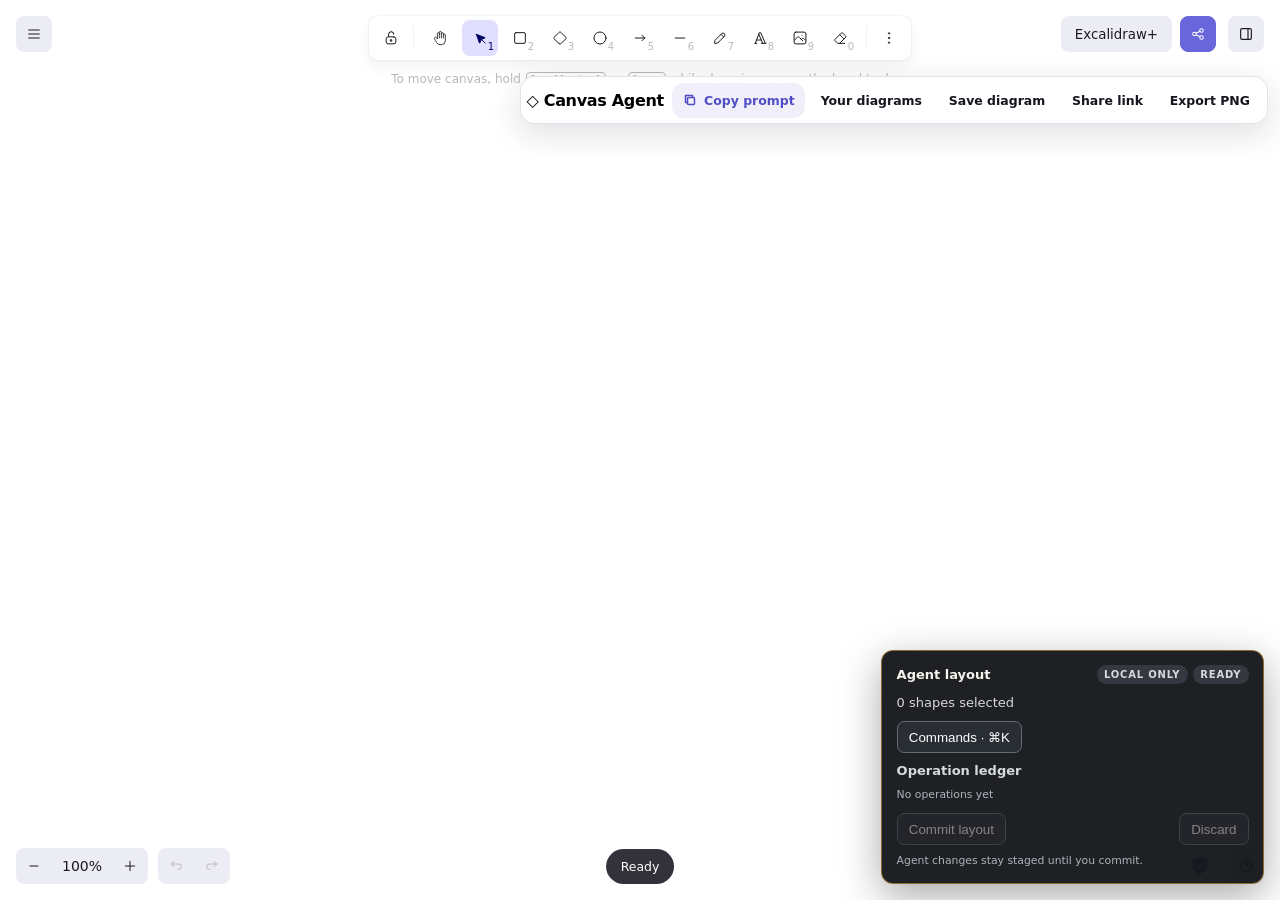
==== commit 41573c3f: "deploy: make the demo prompt action visible" ====
--- a/index.html
+++ b/index.html
@@ -42,7 +42,7 @@
           "https://excalidraw.nyc3.cdn.digitaloceanspaces.com/oss/",
           "/",
         ];</script><link rel="preload" href="https://excalidraw.nyc3.cdn.digitaloceanspaces.com/oss/fonts/Excalifont/Excalifont-Regular-a88b72a24fb54c9f94e3b5fdaa7481c9.woff2" as="font" type="font/woff2" crossorigin="anonymous"/><link rel="preload" href="https://excalidraw.nyc3.cdn.digitaloceanspaces.com/oss/fonts/Nunito/Nunito-Regular-XRXI3I6Li01BKofiOc5wtlZ2di8HDIkhdTQ3j6zbXWjgeg.woff2" as="font" type="font/woff2" crossorigin="anonymous"/><link rel="preload" href="https://excalidraw.nyc3.cdn.digitaloceanspaces.com/oss/fonts/Assistant/Assistant-SemiBold.woff2" as="font" type="font/woff2" crossorigin="anonymous"/><link rel="preload" href="https://excalidraw.nyc3.cdn.digitaloceanspaces.com/oss/fonts/ComicShanns/ComicShanns-Regular-279a7b317d12eb88de06167bd672b4b4.woff2" as="font" type="font/woff2" crossorigin="anonymous"/><link rel="apple-touch-icon" sizes="180x180" href="./apple-touch-icon.png"/><link rel="icon" type="image/png" sizes="32x32" href="./favicon-32x32.png"/><link rel="icon" type="image/png" sizes="16x16" href="./favicon-16x16.png"/><meta name="version" content="{version}"/><script>// setting this so that libraries installation reuses this window tab.
-      window.name = "_excalidraw";</script><style>body,html{margin:0;-webkit-text-size-adjust:100%;width:100%;height:100%;overflow:hidden}.visually-hidden{position:absolute!important;height:1px;width:1px;overflow:hidden;clip:rect(1px,1px,1px,1px);white-space:nowrap;user-select:none}#root{height:100%;-webkit-touch-callout:none;-webkit-user-select:none;-khtml-user-select:none;-moz-user-select:none;-ms-user-select:none;user-select:none}@media screen and (min-width:1200px){#root{-webkit-touch-callout:default;-webkit-user-select:auto;-khtml-user-select:auto;-moz-user-select:auto;-ms-user-select:auto;user-select:auto}}</style><script type="module" crossorigin src="./assets/index-DZSBKgTs.js"></script><link rel="modulepreload" crossorigin href="./assets/mermaid-to-excalidraw-DKpF4Sfr.js"><link rel="stylesheet" crossorigin href="./assets/index-rpmpt0jv.css"><link rel="sitemap" type="application/xml" title="Sitemap" href="/sitemap.xml"><link rel="manifest" href="./manifest.webmanifest"></head><body><noscript>You need to enable JavaScript to run this app.</noscript><header><h1 class="visually-hidden">Excalidraw</h1></header><div id="root"></div><script>// need to load this script dynamically bcs. of iframe embed tracking
+      window.name = "_excalidraw";</script><style>body,html{margin:0;-webkit-text-size-adjust:100%;width:100%;height:100%;overflow:hidden}.visually-hidden{position:absolute!important;height:1px;width:1px;overflow:hidden;clip:rect(1px,1px,1px,1px);white-space:nowrap;user-select:none}#root{height:100%;-webkit-touch-callout:none;-webkit-user-select:none;-khtml-user-select:none;-moz-user-select:none;-ms-user-select:none;user-select:none}@media screen and (min-width:1200px){#root{-webkit-touch-callout:default;-webkit-user-select:auto;-khtml-user-select:auto;-moz-user-select:auto;-ms-user-select:auto;user-select:auto}}</style><script type="module" crossorigin src="./assets/index-DrbkY_NR.js"></script><link rel="modulepreload" crossorigin href="./assets/mermaid-to-excalidraw-DKpF4Sfr.js"><link rel="stylesheet" crossorigin href="./assets/index-BMlN-Apy.css"><link rel="sitemap" type="application/xml" title="Sitemap" href="/sitemap.xml"><link rel="manifest" href="./manifest.webmanifest"></head><body><noscript>You need to enable JavaScript to run this app.</noscript><header><h1 class="visually-hidden">Excalidraw</h1></header><div id="root"></div><script>// need to load this script dynamically bcs. of iframe embed tracking
       var scriptEle = document.createElement("script");
       scriptEle.setAttribute(
         "src",
--- a/assets/index-BMlN-Apy.css
+++ b/assets/index-BMlN-Apy.css
@@ -0,0 +1 @@
+@charset "UTF-8";@font-face{font-family:Assistant;src:url(https://excalidraw.nyc3.cdn.digitaloceanspaces.com/oss/fonts/Assistant/Assistant-Regular.woff2) format("woff2"),url(./Assistant-Regular.woff2) format("woff2");font-weight:400;style:normal;display:swap}@font-face{font-family:Assistant;src:url(https://excalidraw.nyc3.cdn.digitaloceanspaces.com/oss/fonts/Assistant/Assistant-Medium.woff2) format("woff2"),url(./Assistant-Medium.woff2) format("woff2");font-weight:500;style:normal;display:swap}@font-face{font-family:Assistant;src:url(https://excalidraw.nyc3.cdn.digitaloceanspaces.com/oss/fonts/Assistant/Assistant-SemiBold.woff2) format("woff2"),url(./Assistant-SemiBold.woff2) format("woff2");font-weight:600;style:normal;display:swap}@font-face{font-family:Assistant;src:url(https://excalidraw.nyc3.cdn.digitaloceanspaces.com/oss/fonts/Assistant/Assistant-Bold.woff2) format("woff2"),url(./Assistant-Bold.woff2) format("woff2");font-weight:700;style:normal;display:swap}.excalidraw .ToolIcon{border-radius:var(--border-radius-lg);display:inline-flex;align-items:center;position:relative;cursor:pointer;-webkit-tap-highlight-color:transparent;-webkit-user-select:none;user-select:none}.excalidraw .ToolIcon__hidden{display:none!important}.excalidraw .ToolIcon.fillable.ToolIcon_type_toggle.ToolIcon--checked .ToolIcon__icon{--icon-fill-color: var(--color-on-primary-container)}.excalidraw .ToolIcon.fillable.ToolIcon_type_toggle.ToolIcon--checked .ToolIcon__icon svg{fill:var(--icon-fill-color)}.excalidraw .ToolIcon.ToolIcon_type_toggle.ToolIcon--checked .ToolIcon__icon{background:var(--color-surface-primary-container);--keybinding-color: var(--color-on-primary-container)}.excalidraw .ToolIcon.ToolIcon_type_toggle.ToolIcon--checked .ToolIcon__icon svg{color:var(--color-on-primary-container)}.excalidraw .ToolIcon .ToolIcon__keybinding{bottom:4px;right:4px}.excalidraw .ToolIcon .ToolIcon__icon:hover{background:var(--button-hover-bg)}.excalidraw .ToolIcon .ToolIcon__icon:active{background:var(--button-hover-bg);border:1px solid var(--button-active-border)}.excalidraw .ToolIcon .ToolIcon__icon:active svg{color:var(--color-on-primary-container)}.excalidraw .ToolIcon .ToolIcon__icon[aria-disabled=true]{background:initial;border:none}.excalidraw .ToolIcon .ToolIcon__icon[aria-disabled=true] svg{color:var(--color-disabled)}.excalidraw .ToolIcon.ToolIcon_type_toggle:disabled{cursor:default;--keybinding-color: var(--color-disabled)}.excalidraw .ToolIcon.ToolIcon_type_toggle:disabled .ToolIcon__icon svg{color:var(--color-disabled)}.excalidraw .ToolIcon.ToolIcon_type_toggle:disabled .ToolIcon__icon:hover,.excalidraw .ToolIcon.ToolIcon_type_toggle:disabled .ToolIcon__icon:active{background:initial;border:none}.excalidraw .ToolIcon.ToolIcon_type_toggle:disabled .ToolIcon__icon:hover svg,.excalidraw .ToolIcon.ToolIcon_type_toggle:disabled .ToolIcon__icon:active svg{color:var(--color-disabled)}.excalidraw .ToolIcon--plain{background-color:transparent}.excalidraw .ToolIcon--plain .ToolIcon__icon{width:2rem;height:2rem}.excalidraw .ToolIcon_type_toggle{-webkit-appearance:none;-moz-appearance:none;appearance:none;margin:0;padding:0;border:none;background-color:transparent;font:inherit;color:inherit;text-align:inherit}.excalidraw .ToolIcon_type_toggle:focus-visible{box-shadow:0 0 0 2px var(--focus-highlight-color)}.excalidraw .ToolIcon__icon{box-sizing:border-box;width:var(--default-button-size);height:var(--default-button-size);color:var(--icon-fill-color);display:flex;justify-content:center;align-items:center;border-radius:var(--border-radius-lg)}.excalidraw .ToolIcon__icon+.ToolIcon__label{margin-inline-start:0}.excalidraw .ToolIcon__icon svg{position:relative;width:var(--default-icon-size);height:var(--default-icon-size);color:var(--icon-fill-color)}.excalidraw .ToolIcon__label{display:flex;align-items:center;color:var(--icon-fill-color);font-family:var(--ui-font);margin:0 .8em;text-overflow:ellipsis}.excalidraw .ToolIcon__label .Spinner{margin-left:.6em}.excalidraw .ToolIcon_size_small .ToolIcon__icon{width:2rem;height:2rem;font-size:.8em}.excalidraw .ToolIcon_type_button,.excalidraw .Modal .ToolIcon_type_button{padding:0;border:none;margin:0;font-size:inherit;background-color:initial}.excalidraw .ToolIcon_type_button:focus-visible,.excalidraw .Modal .ToolIcon_type_button:focus-visible{box-shadow:0 0 0 2px var(--focus-highlight-color)}.excalidraw .ToolIcon_type_button:active,.excalidraw .Modal .ToolIcon_type_button:active{background-color:var(--button-gray-3)}.excalidraw .ToolIcon_type_button:disabled,.excalidraw .Modal .ToolIcon_type_button:disabled{cursor:default}.excalidraw .ToolIcon_type_button:disabled:active,.excalidraw .ToolIcon_type_button:disabled:focus-visible,.excalidraw .ToolIcon_type_button:disabled:hover,.excalidraw .Modal .ToolIcon_type_button:disabled:active,.excalidraw .Modal .ToolIcon_type_button:disabled:focus-visible,.excalidraw .Modal .ToolIcon_type_button:disabled:hover{background-color:initial;border:none;box-shadow:none}.excalidraw .ToolIcon_type_button:disabled svg,.excalidraw .Modal .ToolIcon_type_button:disabled svg{color:var(--color-disabled)}.excalidraw .ToolIcon_type_button--show,.excalidraw .Modal .ToolIcon_type_button--show{visibility:visible}.excalidraw .ToolIcon_type_button--hide,.excalidraw .Modal .ToolIcon_type_button--hide{display:none!important}.excalidraw .ToolIcon_type_floating,.excalidraw .ToolIcon_type_floating:hover,.excalidraw .ToolIcon_type_floating:active{background-color:transparent}.excalidraw .ToolIcon_type_floating .ToolIcon__icon{background-color:var(--button-gray-1);width:2rem;height:2rem}.excalidraw .ToolIcon_type_floating .ToolIcon__icon:hover{background-color:var(--button-gray-2)}.excalidraw .ToolIcon_type_floating .ToolIcon__icon:active{background-color:var(--button-gray-3)}.excalidraw .ToolIcon__keybinding{position:absolute;bottom:2px;right:3px;font-size:.625rem;color:var(--keybinding-color);font-family:var(--ui-font);-webkit-user-select:none;user-select:none}:root[dir=ltr] .excalidraw .unlocked-icon{left:2px}:root[dir=rtl] .excalidraw .unlocked-icon{right:2px}.excalidraw .App-toolbar-container .ToolIcon__icon{width:var(--lg-button-size);height:var(--lg-button-size)}@media screen and (max-width: 450px){.excalidraw .App-toolbar-container .ToolIcon__icon{width:1.8rem;height:1.8rem}}@media screen and (max-width: 379px){.excalidraw .App-toolbar-container .ToolIcon__icon{width:1.5rem;height:1.5rem}}.excalidraw .App-toolbar-container .ToolIcon__icon svg{width:var(--lg-icon-size);height:var(--lg-icon-size)}.excalidraw .App-toolbar-container .ToolIcon__LaserPointer .ToolIcon__icon,.excalidraw .App-toolbar-container .ToolIcon__MagicButton .ToolIcon__icon{width:var(--default-button-size);height:var(--default-button-size)}.excalidraw .Spinner{display:flex;align-items:center;justify-content:center;height:100%;margin-left:auto;margin-right:auto;--spinner-color: var(--icon-fill-color)}.excalidraw .Spinner svg{animation:rotate 1.6s linear infinite;animation-delay:var(--spinner-delay);transform-origin:center center}.excalidraw .Spinner circle{stroke:var(--spinner-color);animation:dash 1.6s linear 0s infinite;stroke-linecap:round}@keyframes rotate{to{transform:rotate(360deg)}}@keyframes dash{0%{stroke-dasharray:1,300;stroke-dashoffset:0}50%{stroke-dasharray:150,300;stroke-dashoffset:-200}to{stroke-dasharray:1,300;stroke-dashoffset:-280}}.excalidraw .excalidraw-eye-dropper-container,.excalidraw .excalidraw-eye-dropper-backdrop{position:absolute;top:0;left:0;width:100%;height:100%;z-index:var(--zIndex-eyeDropperBackdrop);touch-action:none}.excalidraw .excalidraw-eye-dropper-container{pointer-events:none}.excalidraw .excalidraw-eye-dropper-backdrop{pointer-events:all}.excalidraw .excalidraw-eye-dropper-preview{pointer-events:none;width:2rem;height:2rem;position:absolute;z-index:var(--zIndex-eyeDropperPreview);border-radius:50%;border:1px solid var(--eye-dropper-preview-border-color, #222);box-shadow:2px 2px #4949497c}.excalidraw .excalidraw-eye-dropper-trigger{width:1.25rem;height:1.25rem;cursor:pointer;padding:4px;margin-right:-4px;margin-left:-2px;border-radius:.5rem;color:var(--icon-fill-color)}.excalidraw .excalidraw-eye-dropper-trigger:hover{background:var(--button-hover-bg)}.excalidraw .excalidraw-eye-dropper-trigger.selected{color:var(--color-primary);background:var(--color-primary-light)}.excalidraw .Island{--padding: 0;box-sizing:border-box;background-color:var(--island-bg-color);box-shadow:var(--shadow-island);border-radius:var(--border-radius-lg);padding:calc(var(--padding) * var(--space-factor));position:relative}.excalidraw .Island.zen-mode{box-shadow:none}.excalidraw{--color-outline: var(--color-gray-20)}.excalidraw.theme--dark{--color-outline: var(--color-gray-80)}.excalidraw .focus-visible-none:focus-visible{outline:none!important}.excalidraw .color-picker__title{padding:0 .5rem;font-size:.875rem;text-align:left}.excalidraw .color-picker__heading{padding:0 .5rem;font-size:.75rem;text-align:left}.excalidraw .color-picker__context-menu{background:var(--popup-bg-color);border-radius:var(--border-radius-lg);box-shadow:var(--shadow-island);padding:.25rem}.excalidraw .color-picker__context-menu-item{font-size:.75rem;padding:.375rem .625rem;border-radius:var(--border-radius-md);color:var(--text-primary-color);cursor:pointer;outline:none;-webkit-user-select:none;user-select:none}.excalidraw .color-picker__context-menu-item[data-highlighted],.excalidraw .color-picker__context-menu-item:not([data-disabled]):hover{background:var(--button-hover-bg)}.excalidraw .color-picker__context-menu-item[data-disabled]{opacity:.5;pointer-events:none}.excalidraw .color-picker__tip{padding:0 .5rem;font-size:.6875rem;line-height:1.4;text-align:left;color:var(--color-gray-60)}.excalidraw .color-picker-container{display:grid;grid-template-columns:1fr 20px 1.625rem;padding:.25rem 0px;align-items:center}.excalidraw--mobile.excalidraw .color-picker-container{max-width:11rem}.excalidraw .color-picker-container.color-picker-container--no-top-picks{display:flex;justify-content:center;grid-template-columns:unset}.excalidraw .color-picker__top-picks{display:flex;justify-content:space-between;align-items:center}.excalidraw .color-picker__button{--radius: 4px;--size: 1.375rem;padding:0;margin:0;width:var(--size);height:var(--size);border:0;border-radius:var(--radius);background-color:var(--swatch-color);background-position:left center;position:relative;font-family:inherit;box-sizing:border-box}.excalidraw .color-picker__button.has-outline{box-shadow:0 0 0 1px var(--color-outline)}.excalidraw .color-picker__button:hover:not(.active).color-picker__button--large{box-shadow:inset 0 0 0 1px var(--color-primary)}.excalidraw .color-picker__button:active{box-shadow:0 0 0 1px var(--color-primary)!important}.excalidraw .color-picker__button:active.color-picker__button--large{box-shadow:none!important}.excalidraw .color-picker__button:active.color-picker__button--large.has-outline{box-shadow:0 0 0 1px var(--color-outline)!important}.excalidraw .color-picker__button .color-picker__button-outline{display:flex;align-items:center;justify-content:center}.excalidraw .color-picker__button .color-picker__button-outline svg{color:var(--color-gray-60);width:1.25rem;height:1.25rem}.excalidraw .color-picker__button .color-picker__button-background{display:flex;align-items:center;justify-content:center}.excalidraw .color-picker__button .color-picker__button-background svg{width:100%;height:100%}.excalidraw .color-picker__button.active:not(:active) .color-picker__button-outline{position:absolute;--offset: -1px;top:var(--offset);left:var(--offset);right:var(--offset);bottom:var(--offset);box-shadow:0 0 0 1px var(--color-primary-darkest);z-index:1;border-radius:var(--radius)}.excalidraw .color-picker__button:focus-visible{outline:none}.excalidraw .color-picker__button:focus-visible:after{content:"";position:absolute;top:-4px;right:-4px;bottom:-4px;left:-4px;border:3px solid var(--focus-highlight-color);border-radius:calc(var(--radius) + 1px)}.excalidraw .color-picker__button:focus-visible.active .color-picker__button-outline{display:none}.excalidraw .color-picker__button--large{--radius: 6px;width:1.875rem;height:1.875rem}.excalidraw .color-picker__button.is-transparent{background-image:url([data-uri])}.excalidraw .color-picker__button--no-focus-visible{border:0}.excalidraw .color-picker__button--no-focus-visible:after{display:none}.excalidraw .color-picker__button--no-focus-visible:focus-visible{outline:none!important}.excalidraw .color-picker__button.active-color{border-radius:calc(var(--radius) + 1px);width:1.625rem;height:1.625rem}.excalidraw .color-picker__button.compact-sizing{width:var(--mobile-action-button-size);height:var(--mobile-action-button-size)}.excalidraw .color-picker__button.mobile-border{border:1px solid var(--mobile-color-border)}.excalidraw .color-picker__button__hotkey-label{position:absolute;right:4px;bottom:2px;font-size:10px;font-family:monospace;font-weight:500}.excalidraw .color-picker{background:var(--popup-bg-color);border:0 solid rgba(255,255,255,.25);box-shadow:#00000040 0 1px 4px;border-radius:4px;position:absolute}:root[dir=ltr] .excalidraw .color-picker{left:-5.5px}:root[dir=rtl] .excalidraw .color-picker{right:-5.5px}.excalidraw .color-picker-control-container{display:grid;grid-template-columns:auto 1fr;align-items:center;column-gap:.5rem}.excalidraw .color-picker-control-container+.popover{position:static}.excalidraw .color-picker-popover-container{margin-top:-.25rem}:root[dir=ltr] .excalidraw .color-picker-popover-container{margin-left:.5rem}:root[dir=rtl] .excalidraw .color-picker-popover-container{margin-left:-3rem}.excalidraw .color-picker-triangle{width:0;height:0;border-style:solid;border-width:0 9px 10px;border-color:transparent transparent var(--popup-bg-color);position:absolute;top:10px}:root[dir=ltr] .excalidraw .color-picker-triangle{transform:rotate(270deg);left:-14px}:root[dir=rtl] .excalidraw .color-picker-triangle{transform:rotate(90deg);right:-14px}.excalidraw .color-picker-triangle-shadow{border-color:transparent transparent rgba(0,0,0,.1)}:root[dir=ltr] .excalidraw .color-picker-triangle-shadow{left:-14px}:root[dir=rtl] .excalidraw .color-picker-triangle-shadow{right:-16px}.excalidraw .color-picker-content{display:flex;flex-direction:column;gap:.75rem;outline:none}.excalidraw .color-picker-content--default{padding:.5rem;display:grid;grid-template-columns:repeat(5,1.875rem);grid-gap:.25rem;border-radius:4px}.excalidraw .color-picker-content--default:focus{outline:none;box-shadow:0 0 0 2px var(--focus-highlight-color)}.excalidraw .color-picker-content--canvas{display:flex;flex-direction:column;padding:.25rem}.excalidraw .color-picker-content--canvas-title{color:#868e96;font-size:12px;padding:0 .25rem}.excalidraw .color-picker-content--canvas-colors{padding:.5rem 0}.excalidraw .color-picker-content .color-input-container{grid-column:1/span 5}.excalidraw .color-picker-hash{height:var(--default-button-size);flex-shrink:0;padding:.5rem .5rem .5rem .75rem;border:1px solid var(--default-border-color);border-right:0;box-sizing:border-box;color:var(--input-label-color);display:flex;align-items:center;justify-content:center;position:relative}:root[dir=ltr] .excalidraw .color-picker-hash{border-radius:var(--border-radius-lg) 0 0 var(--border-radius-lg)}:root[dir=rtl] .excalidraw .color-picker-hash{border-radius:0 var(--border-radius-lg) var(--border-radius-lg) 0;border-right:1px solid var(--default-border-color);border-left:0}.excalidraw .color-input-container{display:flex}.excalidraw .color-input-container:focus-within{box-shadow:0 0 0 1px var(--color-primary-darkest);border-radius:var(--border-radius-lg)}.excalidraw .color-picker__input-label-container{display:flex;flex-direction:column;gap:4px}.excalidraw .color-picker__input-label{display:grid;grid-template-columns:auto 1fr auto auto;gap:8px;align-items:center;border:1px solid var(--default-border-color);border-radius:8px;padding:0 12px;margin:8px;box-sizing:border-box}.excalidraw .color-picker__input-label:focus-within{box-shadow:0 0 0 1px var(--color-primary-darkest);border-radius:var(--border-radius-lg)}.excalidraw .color-picker__input-label.has-error{border-color:var(--color-danger, #e03131)}.excalidraw .color-picker__input-label.has-error:focus-within{box-shadow:0 0 0 1px var(--color-danger, #e03131)}.excalidraw .color-picker__input-hash{padding:0 .25rem}.excalidraw .color-picker__error-message{color:var(--color-danger, #e03131);font-size:.75rem;padding:0 8px 4px;text-align:left;line-height:1.3}.excalidraw .color-picker-input{box-sizing:border-box;width:100%;margin:0;font-size:.875rem;font-family:inherit;background-color:transparent;color:var(--text-primary-color);border:0;outline:none;height:var(--default-button-size);border:1px solid var(--default-border-color);border-left:0;letter-spacing:.4px;padding:.5rem .5rem .5rem .25rem;-webkit-appearance:none;-moz-appearance:none;appearance:none}:root[dir=ltr] .excalidraw .color-picker-input{border-radius:0 var(--border-radius-lg) var(--border-radius-lg) 0}:root[dir=rtl] .excalidraw .color-picker-input{border-radius:var(--border-radius-lg) 0 0 var(--border-radius-lg);border-left:1px solid var(--default-border-color);border-right:0}.excalidraw .color-picker-input:focus-visible{box-shadow:none}.excalidraw .color-picker__top-picks{position:relative}.excalidraw .color-picker__top-picks .color-picker__button{touch-action:none}.excalidraw .color-picker__top-picks.is-dnd-active .color-picker__button{pointer-events:none;transition:transform .14s ease,opacity .14s ease,box-shadow .14s ease}.excalidraw .color-picker__top-picks__dnd-outline{position:absolute;top:-5px;left:-5px;width:calc(100% + 10px);height:calc(100% + 10px);pointer-events:none;overflow:visible}.excalidraw .color-picker__top-picks__dnd-outline rect{x:.5px;y:.5px;rx:6px;width:calc(100% - 1px);height:calc(100% - 1px);fill:none;stroke:var(--color-primary);stroke-width:1;stroke-dasharray:4 4;animation:excalidraw-color-dnd-march .8s linear infinite}@media (prefers-reduced-motion: reduce){.excalidraw .color-picker__top-picks__dnd-outline rect{animation:none}}@keyframes excalidraw-color-dnd-march{to{stroke-dashoffset:-8}}.excalidraw .color-picker__button.is-dnd-source{opacity:.3}.excalidraw .color-picker__button.is-dnd-target{transform:scale(1.2);box-shadow:0 0 0 1px var(--color-primary-darkest)}.excalidraw .color-picker__button.is-dnd-duplicate{animation:excalidraw-color-dnd-duplicate .45s ease-in-out infinite alternate}@keyframes excalidraw-color-dnd-duplicate{0%{box-shadow:0 0 0 2px var(--color-danger, #e03131);transform:scale(1)}to{box-shadow:0 0 0 3px var(--color-danger, #e03131);transform:scale(1.12)}}.excalidraw-color-dnd-ghost{position:fixed;top:0;left:0;z-index:10000;pointer-events:none;will-change:transform;transition:width .15s ease,height .15s ease}.excalidraw-color-dnd-ghost__swatch{width:100%;height:100%;border-radius:4px;box-shadow:0 0 0 1px #00000014;transition:transform .15s ease,opacity .15s ease,box-shadow .15s ease}.excalidraw-color-dnd-ghost__swatch.is-transparent{background-color:#fff;background-image:url([data-uri]);background-position:left center}.excalidraw-color-dnd-ghost--lifted .excalidraw-color-dnd-ghost__swatch{transform:scale(1.2);box-shadow:0 6px 16px #00000040,0 0 0 1px #00000014}.excalidraw-color-dnd-ghost--over .excalidraw-color-dnd-ghost__swatch{transform:scale(1.05);box-shadow:0 3px 8px #0003,0 0 0 1px #00000014}.excalidraw-color-dnd-ghost--blocked .excalidraw-color-dnd-ghost__swatch{opacity:.4;transform:scale(.85)}.excalidraw-color-dnd-ghost--dropping{transition:transform .18s cubic-bezier(.2,.8,.3,1),width .18s ease,height .18s ease}.excalidraw-color-dnd-ghost--dropping .excalidraw-color-dnd-ghost__swatch{transform:scale(1);box-shadow:0 0 0 1px #00000014}.excalidraw-color-dnd-ghost--fade .excalidraw-color-dnd-ghost__swatch{opacity:0}body.excalidraw-color-dnd-active{user-select:none!important;-webkit-user-select:none!important}body.excalidraw-color-dnd-active,body.excalidraw-color-dnd-active *{cursor:grabbing!important}.excalidraw{--list-border-color: var(--color-gray-20)}.excalidraw .QuickSearch__wrapper{position:relative;height:2.6rem;border-bottom:1px solid var(--list-border-color)}.excalidraw .QuickSearch__wrapper svg{position:absolute;top:47.5%;transform:translateY(-50%);left:.75rem;width:1.25rem;height:1.25rem;color:var(--color-gray-40);z-index:1}.excalidraw.theme--dark{--list-border-color: var(--color-gray-80)}.excalidraw.theme--dark .QuickSearch__wrapper{border-bottom:none}.excalidraw .QuickSearch__input{position:absolute;top:0;left:0;width:100%;box-sizing:border-box;border:0!important;font-size:.875rem;padding-left:2.5rem!important;padding-right:.75rem!important}.excalidraw .QuickSearch__input::placeholder{color:var(--color-gray-40)}.excalidraw .QuickSearch__input:focus{box-shadow:none!important}.excalidraw .ScrollableList__wrapper{position:static!important;border:none;font-size:.875rem;overflow-y:auto}.excalidraw .ScrollableList__wrapper>.empty,.excalidraw .ScrollableList__wrapper>.hint{display:flex;justify-content:center;align-items:center;padding:.5rem;font-size:.75rem;color:var(--color-gray-60);overflow:hidden;text-align:center;line-height:150%}.excalidraw .FontPicker__container{display:grid;grid-template-columns:calc(1rem + 3 * var(--default-button-size)) 1rem 1fr;align-items:center}.excalidraw--mobile.excalidraw .FontPicker__container{max-width:calc(2rem + 4 * var(--default-button-size))}.excalidraw .FontPicker__container--compact{display:block;grid-template-columns:none}.excalidraw .picker{padding:.5rem;background:var(--popup-bg-color);border:0 solid rgba(255,255,255,.25);box-shadow:var(--shadow-island-stronger);border-radius:4px}:root[dir=rtl] .excalidraw .picker{padding:.4rem}.excalidraw .picker-sections,.excalidraw .picker-section{display:flex;flex-direction:column;gap:.5rem}.excalidraw .picker-container button,.excalidraw .picker button{position:relative;display:flex;align-items:center;justify-content:center}.excalidraw .picker-container button:focus-visible,.excalidraw .picker button:focus-visible{outline:transparent;background-color:var(--button-gray-2)}.excalidraw .picker-container button:focus-visible svg,.excalidraw .picker button:focus-visible svg{opacity:1}.excalidraw .picker-container button:hover,.excalidraw .picker button:hover{background-color:var(--button-gray-2)}.excalidraw .picker-container button:active,.excalidraw .picker button:active{background-color:var(--button-gray-3)}.excalidraw .picker-container button:disabled,.excalidraw .picker button:disabled{cursor:not-allowed}.excalidraw .picker-container button svg,.excalidraw .picker button svg{margin:0;width:36px;height:18px;pointer-events:none}.excalidraw .picker button{padding:.25rem .28rem .35rem .25rem}.excalidraw .picker-content{display:grid;grid-template-columns:repeat(4,auto);grid-gap:.5rem;border-radius:4px}.excalidraw .picker-collapsible{font-size:.75rem;padding:0;color:var(--text-primary-color)}.excalidraw .picker-section-label{font-size:.75rem;color:var(--text-primary-color)}.excalidraw .picker-keybinding{position:absolute;bottom:2px;font-size:.7em;color:var(--keybinding-color)}:root[dir=ltr] .excalidraw .picker-keybinding{right:2px}:root[dir=rtl] .excalidraw .picker-keybinding{left:2px}.excalidraw--mobile.excalidraw .picker-keybinding{display:none}.excalidraw .picker-type-canvasBackground .picker-keybinding{color:#aaa}.excalidraw .picker-type-elementBackground .picker-keybinding{color:#fff}.excalidraw .picker-swatch[aria-label=transparent] .picker-keybinding{color:#aaa}.excalidraw .picker-type-elementStroke .picker-keybinding{color:#d4d4d4}.excalidraw.theme--dark .picker-type-elementBackground .picker-keybinding,.excalidraw.theme--dark .picker-swatch[aria-label=transparent] .picker-keybinding{color:#000}.excalidraw{--slider-thumb-size: 16px}.excalidraw .range-wrapper{position:relative;padding-top:10px;padding-bottom:25px}.excalidraw .range-input{width:100%;height:4px;-webkit-appearance:none;background:var(--color-slider-track);border-radius:2px;outline:none}.excalidraw .range-input::-webkit-slider-thumb{-webkit-appearance:none;-moz-appearance:none;appearance:none;width:var(--slider-thumb-size);height:var(--slider-thumb-size);background:var(--color-slider-thumb);border-radius:50%;cursor:pointer;border:none}.excalidraw .range-input::-moz-range-thumb{width:var(--slider-thumb-size);height:var(--slider-thumb-size);background:var(--color-slider-thumb);border-radius:50%;cursor:pointer;border:none}.excalidraw .value-bubble{position:absolute;bottom:0;transform:translate(-50%);font-size:12px;color:var(--text-primary-color)}.excalidraw .zero-label{position:absolute;bottom:0;left:4px;font-size:12px;color:var(--text-primary-color)}.excalidraw-tooltip{--ui-font: Assistant, system-ui, BlinkMacSystemFont, -apple-system, Segoe UI, Roboto, Helvetica, Arial, sans-serif;font-family:var(--ui-font);position:fixed;z-index:var(--zIndex-popup);padding:8px;border-radius:6px;box-sizing:border-box;pointer-events:none;word-wrap:break-word;background:#000;line-height:1.5;text-align:center;font-size:13px;font-weight:500;color:#fff;display:none}.excalidraw-tooltip.excalidraw-tooltip--visible{display:block}.excalidraw-tooltip-wrapper{display:flex}.excalidraw-tooltip-icon{width:.9em;height:.9em;margin-left:5px;margin-top:1px;display:flex}.excalidraw--mobile.excalidraw-tooltip-icon{display:none}.excalidraw .tool-popover-content{display:flex;flex-direction:row;gap:.25rem;border-radius:.5rem;background:var(--island-bg-color);box-shadow:var(--shadow-island);padding:.5rem;z-index:var(--zIndex-layerUI)}.excalidraw .Checkbox{margin:4px .3em;display:flex;align-items:center;cursor:pointer;-webkit-user-select:none;user-select:none;-webkit-tap-highlight-color:transparent}.excalidraw .Checkbox:hover:not(.is-checked) .Checkbox-box:not(:focus){box-shadow:0 0 0 2px #4dabf7}.excalidraw .Checkbox:hover:not(.is-checked) .Checkbox-box:not(:focus) svg{display:block;opacity:.3}.excalidraw .Checkbox:active .Checkbox-box{box-shadow:0 0 2px 1px inset #1c7ed6!important}.excalidraw .Checkbox:hover .Checkbox-box{background-color:#d0ebff33}.excalidraw .Checkbox.is-checked .Checkbox-box{background-color:#d0ebff}.excalidraw .Checkbox.is-checked .Checkbox-box svg{display:block}.excalidraw .Checkbox.is-checked:hover .Checkbox-box{background-color:#a5d8ff}.excalidraw .Checkbox .Checkbox-box{width:22px;height:22px;padding:0;flex:0 0 auto;margin:0 1em;display:flex;align-items:center;justify-content:center;box-shadow:0 0 0 2px #1c7ed6;background-color:transparent;border-radius:4px;color:#1c7ed6;border:0}.excalidraw .Checkbox .Checkbox-box:focus{box-shadow:0 0 0 3px #1c7ed6}.excalidraw .Checkbox .Checkbox-box svg{display:none;width:16px;height:16px;stroke-width:3px}.excalidraw .Checkbox .Checkbox-label{display:flex;align-items:center}.excalidraw .Checkbox .excalidraw-tooltip-icon{width:1em;height:1em}.excalidraw .TextInput{display:inline-block}.ProjectName{margin:auto;display:flex;align-items:center}.ProjectName .TextInput{height:calc(1rem - 3px);width:200px;overflow:hidden;text-align:center;margin-left:8px;text-overflow:ellipsis}.ProjectName .TextInput--readonly{background:none;border:none;width:auto;max-width:200px;padding-left:2px}.ProjectName .TextInput--readonly:hover{background:none}.excalidraw .Toast{animation:Toast-fade-in .5s;min-width:220px;max-width:min(360px,100vw - 32px);border-radius:var(--border-radius-lg);border:1px solid var(--default-border-color);background-color:var(--island-bg-color);color:var(--text-primary-color);padding:.5rem .75rem;box-shadow:0 0 0 1px var(--color-surface-lowest);box-sizing:border-box;cursor:default;pointer-events:none}.excalidraw .Toast .Toast__message{font-family:var(--ui-font);font-size:.75rem;line-height:1.25rem;text-align:center;padding:0 1.6rem;white-space:pre-wrap}.excalidraw .Toast .Toast__progress-bar{margin-top:.35rem;width:100%;height:4px;border-radius:999px;background-color:var(--button-gray-2);overflow:hidden}.excalidraw .Toast .Toast__progress-bar-fill{height:100%;border-radius:inherit;background-color:var(--color-primary)}.excalidraw .Toast .close{position:absolute;top:0;right:0;padding:.4rem;pointer-events:auto}.excalidraw .Toast .close .ToolIcon__icon{width:1.2rem;height:1.2rem}@keyframes Toast-fade-in{0%{opacity:0}to{opacity:1}}.excalidraw .Avatar{width:var(--avatar-size, 1.5rem);height:var(--avatar-size, 1.5rem);position:relative;border-radius:100%;outline-offset:2px;display:flex;justify-content:center;align-items:center;cursor:pointer;font-size:.75rem;font-weight:700;line-height:1;color:var(--color-gray-90);flex:0 0 auto}.excalidraw .Avatar:active{transform:scale(.94)}.excalidraw .Avatar-img{width:100%;height:100%;border-radius:100%}.excalidraw .Avatar:before{content:"";position:absolute;top:-3px;right:-3px;bottom:-3px;left:-3px;border-radius:100%}.excalidraw .Avatar.is-followed:before{border-color:var(--color-primary-hover);box-shadow:0 0 0 1px var(--color-primary-hover)}.excalidraw .Avatar.is-current-user{cursor:auto}.excalidraw-hyperlinkContainer{display:flex;align-items:center;justify-content:space-between;position:absolute;box-shadow:0 2px 4px #0000004d;z-index:var(--zIndex-hyperlinkContainer);background:var(--island-bg-color);border-radius:var(--border-radius-md);box-sizing:border-box;min-height:42px}.excalidraw-hyperlinkContainer-input,.excalidraw-hyperlinkContainer button{z-index:100}.excalidraw-hyperlinkContainer-input,.excalidraw-hyperlinkContainer-link{height:24px;padding:0 8px;line-height:24px;font-size:.9rem;font-weight:500;font-family:var(--ui-font)}.excalidraw-hyperlinkContainer-input{width:18rem;background-color:transparent;color:var(--text-primary-color);outline:none;border:none;box-shadow:none!important}.excalidraw-hyperlinkContainer-link{overflow:hidden;text-overflow:ellipsis;white-space:nowrap;max-width:15rem}.excalidraw-hyperlinkContainer button{color:#228be6;background-color:transparent!important;font-weight:500}.excalidraw-hyperlinkContainer button.excalidraw-hyperlinkContainer--remove{color:#c92a2a}.excalidraw-hyperlinkContainer--remove .ToolIcon__icon svg{color:#fa5252}.excalidraw-hyperlinkContainer .ToolIcon__icon{width:2rem;height:2rem}.excalidraw-hyperlinkContainer__buttons{flex:0 0 auto}.excalidraw .ConvertElementTypePopup{display:flex;flex-wrap:wrap;justify-content:center;gap:.2rem;border-radius:.5rem;background:var(--island-bg-color);box-shadow:var(--shadow-island);padding:.5rem}.excalidraw .ConvertElementTypePopup:focus{outline:none}.excalidraw .Dialog__action-button{position:relative;display:flex;column-gap:.5rem;align-items:center;padding:.5rem 1.5rem;border:1px solid var(--default-border-color);background-color:transparent;height:3rem;border-radius:var(--border-radius-lg);letter-spacing:.4px;color:inherit;font-family:inherit;font-size:.875rem;font-weight:600;-webkit-user-select:none;user-select:none}.excalidraw .Dialog__action-button svg{display:block;width:1rem;height:1rem}.excalidraw .Dialog__action-button--danger{background-color:var(--color-danger);border-color:var(--color-danger);color:#fff}.excalidraw .Dialog__action-button--primary{background-color:var(--color-primary);border-color:var(--color-primary);color:#fff}.excalidraw.theme--dark .Dialog__action-button--danger,.excalidraw.theme--dark .Dialog__action-button--primary{color:var(--color-gray-100)}.excalidraw .confirm-dialog-buttons{display:flex;column-gap:.5rem;justify-content:flex-end}.excalidraw .publish-library__fields{display:flex;flex-direction:column}.excalidraw .publish-library__fields label{padding:1em 0;display:flex;justify-content:space-between;align-items:center}.excalidraw .publish-library__fields label span{font-weight:500;font-size:1rem;color:#868e96}.excalidraw .publish-library__fields label input,.excalidraw .publish-library__fields label textarea{width:70%;padding:.6em;font-family:var(--ui-font)}.excalidraw .publish-library__fields label .required{color:#e03131;margin:.2rem}.excalidraw .publish-library__buttons{display:flex;padding:.2rem 0;justify-content:flex-end;gap:.5rem}.excalidraw .publish-library__buttons .ToolIcon__icon{min-width:2.5rem;width:auto;font-size:1rem}.excalidraw .publish-library__buttons .ToolIcon_type_button{margin-left:1rem;padding:0 .5rem}.excalidraw .publish-library__buttons--confirm.ToolIcon_type_button{background-color:#228be6}.excalidraw .publish-library__buttons--confirm.ToolIcon_type_button:hover{background-color:#1971c2}.excalidraw .publish-library__buttons--cancel.ToolIcon_type_button{background-color:#adb5bd}.excalidraw .publish-library__buttons--cancel.ToolIcon_type_button:hover{background-color:#868e96}.excalidraw .publish-library__buttons .ToolIcon__icon{color:#fff}.excalidraw .publish-library__buttons .ToolIcon__icon .Spinner{--spinner-color: #fff}.excalidraw .publish-library__buttons .ToolIcon__icon .Spinner svg{padding:.5rem}.excalidraw .publish-library .selected-library-items{display:flex;flex-wrap:wrap}.excalidraw .publish-library .selected-library-items .single-library-item-wrapper{width:9rem}.excalidraw .publish-library-warning{color:#fa5252}.excalidraw .publish-library-note{padding:1em 0;font-style:italic;font-size:14px;display:block}.excalidraw .single-library-item{position:relative}.excalidraw .single-library-item-status{position:absolute;top:.3rem;left:.3rem;font-size:.7rem;color:#f03e3e;background:#ffffffe6;padding:.1rem .2rem;border-radius:.2rem}.excalidraw .single-library-item__svg{background-color:#fff;padding:.3rem;width:7.5rem;height:7.5rem;border:1px solid var(--button-gray-2)}.excalidraw .single-library-item__svg svg{width:100%;height:100%}.excalidraw .single-library-item .ToolIcon__icon{background-color:#fff;width:auto;height:auto;margin:0 .5rem}.excalidraw .single-library-item .ToolIcon,.excalidraw .single-library-item .ToolIcon_type_button:hover{background-color:#fff}.excalidraw .single-library-item .required,.excalidraw .single-library-item .error{color:#e03131;font-weight:700;font-size:1rem;margin:.2rem}.excalidraw .single-library-item .error{font-weight:500;margin:0;padding:.3em 0}.excalidraw .single-library-item--remove{position:absolute;top:.2rem;right:1rem}.excalidraw .single-library-item--remove .ToolIcon__icon{margin:0;background-color:#fa5252}.excalidraw .single-library-item--remove .ToolIcon__icon:hover{background-color:#f03e3e}.excalidraw .single-library-item--remove .ToolIcon__icon:active{background-color:#e03131}.excalidraw .single-library-item--remove svg{color:#fff;padding:.26rem;border-radius:.3em;width:1rem;height:1rem}.excalidraw .Stack{--gap: 0;display:grid;gap:calc(var(--space-factor) * var(--gap))}.excalidraw .Stack_vertical{grid-template-columns:auto;grid-auto-flow:row;grid-auto-rows:min-content}.excalidraw .Stack_horizontal{grid-template-rows:auto;grid-auto-flow:column;grid-auto-columns:min-content}.excalidraw .dropdown-menu{max-width:20rem;z-index:1}.excalidraw .dropdown-menu--placement-top{margin-bottom:.5rem}.excalidraw .dropdown-menu__submenu-trigger[aria-expanded=true] .dropdown-menu-item{background-color:var(--button-hover-bg)}.excalidraw .dropdown-menu__submenu-trigger-icon{margin-left:auto;opacity:.5}.excalidraw .dropdown-menu__submenu-trigger-icon svg g{stroke-width:2}.excalidraw .dropdown-menu--mobile{width:100%;row-gap:.75rem}.excalidraw .dropdown-menu--mobile.main-menu{min-width:232px;margin-top:0;margin-bottom:0}@media screen and (orientation: landscape){.excalidraw .dropdown-menu--mobile.main-menu{max-width:232px}}.excalidraw .dropdown-menu--mobile .dropdown-menu-container{padding:8px;box-sizing:border-box;border-radius:var(--border-radius-lg);position:relative;transition:box-shadow .5s ease-in-out;display:flex;flex-direction:column;overflow-y:auto}.excalidraw .dropdown-menu--mobile .dropdown-menu-container.zen-mode{box-shadow:none}.excalidraw .dropdown-menu .dropdown-menu-container{background-color:var(--island-bg-color);overflow-y:auto;display:flex;flex-direction:column;gap:1px;box-shadow:var(--box-shadow, var(--shadow-island));max-height:calc(100svh - var(--editor-container-padding) * 2 - 2.25rem)}.excalidraw.theme--dark.excalidraw .dropdown-menu .dropdown-menu-container{box-shadow:var(--box-shadow, var(--shadow-island)),0 0 0 1px #00000026}.excalidraw .dropdown-menu .dropdown-menu-item-base{display:flex;column-gap:.625rem;padding:0 .5rem;font-size:.875rem;color:var(--color-on-surface);width:100%;box-sizing:border-box;font-weight:400;font-family:inherit}.excalidraw .dropdown-menu.manual-hover .dropdown-menu-item:hover{background-color:transparent}.excalidraw .dropdown-menu.manual-hover .dropdown-menu-item--hovered{background-color:var(--button-hover-bg)!important}.excalidraw .dropdown-menu.manual-hover .dropdown-menu-item--selected{background-color:var(--color-primary-light)!important}.excalidraw .dropdown-menu.fonts{margin-top:1rem;max-height:calc(7*(2rem + 2px) + 3.95rem)}@media screen and (min-width: 1921px){.excalidraw .dropdown-menu.fonts{max-height:calc(7*(2.25rem + 2px) + 3.95rem)}}.excalidraw .dropdown-menu.fonts .dropdown-menu-item-base{display:inline-flex}.excalidraw .dropdown-menu.fonts .dropdown-menu-group:not(:first-child){margin-top:1rem}.excalidraw .dropdown-menu.fonts .dropdown-menu-group-title{font-size:.75rem;text-align:left;font-weight:400;margin:0 0 .5rem;line-height:1.3}.excalidraw .dropdown-menu .dropdown-menu-item{height:2rem;padding:0 .5rem;background-color:transparent;border:none;align-items:center;cursor:pointer;border-radius:var(--border-radius-md);flex:1 0 auto}@media screen and (min-width: 1921px){.excalidraw .dropdown-menu .dropdown-menu-item{height:2.25rem}}.excalidraw .dropdown-menu .dropdown-menu-item__text{display:flex;align-items:center;width:100%;text-overflow:ellipsis;overflow:hidden;white-space:nowrap;gap:.75rem}.excalidraw .dropdown-menu .dropdown-menu-item__shortcut{margin-inline-start:auto;opacity:.5}.excalidraw .dropdown-menu .dropdown-menu-item__shortcut--orphaned{text-align:right;font-size:.875rem;padding:0 .625rem}.excalidraw .dropdown-menu .dropdown-menu-item--selected{background:var(--color-primary-light);--icon-fill-color: var(--color-primary-darker)}.excalidraw .dropdown-menu .dropdown-menu-item:hover{background-color:var(--button-hover-bg);text-decoration:none}.excalidraw .dropdown-menu .dropdown-menu-item:active{background-color:var(--button-hover-bg);box-shadow:0 0 0 1px var(--color-brand-active)}.excalidraw .dropdown-menu .dropdown-menu-item[disabled]{cursor:not-allowed;opacity:.5;pointer-events:none}.excalidraw .dropdown-menu .dropdown-menu-item[disabled]:hover{background-color:transparent}.excalidraw .dropdown-menu .dropdown-menu-item[disabled]:active{background-color:transparent;box-shadow:none}.excalidraw .dropdown-menu .dropdown-menu-item svg{width:1rem;height:1rem;display:block}.excalidraw .dropdown-menu .dropdown-menu-item-bare{align-items:center;height:2rem;justify-content:space-between}@media screen and (min-width: 1921px){.excalidraw .dropdown-menu .dropdown-menu-item-bare{height:2.25rem}}.excalidraw .dropdown-menu .dropdown-menu-item-bare svg{width:1rem;height:1rem;display:block}.excalidraw .dropdown-menu .dropdown-menu-item-custom{margin-top:.5rem}.excalidraw .dropdown-menu .dropdown-menu-group-title{font-size:14px;text-align:left;margin:10px 0;font-weight:500}.excalidraw .dropdown-menu-button{display:flex;justify-content:center;align-items:center;padding:.625rem;width:var(--button-width, var(--default-button-size));height:var(--button-height, var(--default-button-size));box-sizing:border-box;border-width:1px;border-style:solid;border-color:var(--button-border, var(--default-border-color));border-radius:var(--border-radius-lg);cursor:pointer;background-color:var(--button-bg, var(--island-bg-color));color:var(--button-color, var(--color-on-surface));font-family:var(--ui-font);width:var(--lg-button-size);height:var(--lg-button-size);--background: var(--color-surface-mid);background-color:var(--background)}.excalidraw .dropdown-menu-button svg{width:var(--button-width, var(--lg-icon-size));height:var(--button-height, var(--lg-icon-size))}.excalidraw .dropdown-menu-button:hover{background-color:var(--button-hover-bg, var(--island-bg-color));border-color:var(--button-hover-border, var(--button-border, var(--default-border-color)));color:var(--button-hover-color, var(--button-color, var(--text-primary-color, inherit)))}.excalidraw .dropdown-menu-button:active{background-color:var(--button-active-bg, var(--island-bg-color));border-color:var(--button-active-border, var(--color-primary-darkest))}.excalidraw .dropdown-menu-button.active,.excalidraw .dropdown-menu-button.ToolIcon--checked{background-color:var(--button-selected-bg, var(--color-surface-primary-container));border-color:var(--button-selected-border, var(--color-surface-primary-container))}.excalidraw .dropdown-menu-button.active:hover,.excalidraw .dropdown-menu-button.ToolIcon--checked:hover{background-color:var(--button-selected-hover-bg, var(--color-surface-primary-container))}.excalidraw .dropdown-menu-button.active svg,.excalidraw .dropdown-menu-button.ToolIcon--checked svg{color:var(--button-color, var(--color-on-primary-container))}.excalidraw--mobile.excalidraw .dropdown-menu-button{width:var(--mobile-action-button-size, var(--default-button-size));height:var(--mobile-action-button-size, var(--default-button-size))}.excalidraw.theme--dark.excalidraw .dropdown-menu-button{--background: var(--color-surface-high)}.excalidraw.theme--dark.excalidraw .dropdown-menu-button:hover{--background: #363541}.excalidraw .dropdown-menu-button:hover{--background: var(--color-surface-high);background-color:var(--background);text-decoration:none}.excalidraw .dropdown-menu-button:active{box-shadow:0 0 0 1px var(--color-primary)}.excalidraw .dropdown-menu-button[disabled]{cursor:not-allowed}.excalidraw .dropdown-menu-button[disabled]:hover{--background: var(--color-surface-mid);background-color:var(--background)}.excalidraw .dropdown-menu-button[disabled]:active{box-shadow:none}.excalidraw.theme--dark.excalidraw .dropdown-menu-button[disabled]:hover{--background: var(--color-surface-high)}.excalidraw .dropdown-menu-button svg{width:var(--lg-icon-size);height:var(--lg-icon-size)}.excalidraw .dropdown-menu-button--mobile{border:none;margin:0;padding:0;width:var(--default-button-size);height:var(--default-button-size)}.excalidraw .library-unit{align-items:center;border:1px solid transparent;display:flex;justify-content:center;position:relative;width:55px;height:55px;box-sizing:border-box;border-radius:var(--border-radius-lg)}.excalidraw .library-unit svg{pointer-events:none}.excalidraw .library-unit--hover{background-color:var(--color-surface-mid)}.excalidraw .library-unit:active:not(:has(.library-unit__checkbox:hover)),.excalidraw .library-unit--selected{background-color:var(--color-surface-high)}.excalidraw .library-unit--skeleton{opacity:.5;background:linear-gradient(-45deg,var(--color-gray-10),var(--color-gray-20),var(--color-gray-10));background-size:200% 200%;animation:library-unit__skeleton-opacity-animation .2s linear}.excalidraw.theme--dark .library-unit--skeleton{background-image:linear-gradient(-45deg,var(--color-gray-100),var(--color-gray-80),var(--color-gray-100))}.excalidraw .library-unit__dragger{display:flex;align-items:center;justify-content:center;height:100%;width:100%}.excalidraw .library-unit__dragger>svg{filter:var(--theme-filter);flex-grow:1;max-height:100%;max-width:100%}.excalidraw .library-unit__checkbox-container,.excalidraw .library-unit__checkbox-container:hover,.excalidraw .library-unit__checkbox-container:active{align-items:center;background:none;border:none;color:var(--icon-fill-color);display:flex;justify-content:center;margin:0;padding:.5rem;position:absolute;left:2rem;bottom:2rem;cursor:pointer}.excalidraw .library-unit__checkbox-container input,.excalidraw .library-unit__checkbox-container:hover input,.excalidraw .library-unit__checkbox-container:active input{cursor:pointer}.excalidraw .library-unit__checkbox{position:absolute;top:.125rem;right:.125rem;margin:0}.excalidraw .library-unit__checkbox .Checkbox-box{margin:0;width:1rem;height:1rem;border-radius:4px;background-color:var(--color-primary-light);border:1px solid var(--color-primary);box-shadow:none!important;padding:2px}.excalidraw .library-unit__checkbox.Checkbox:hover .Checkbox-box{background-color:var(--color-primary-light)}.excalidraw .library-unit__checkbox.is-checked .Checkbox-box{background-color:var(--color-primary)!important}.excalidraw .library-unit__checkbox.is-checked .Checkbox-box svg{color:var(--color-primary-light)}.excalidraw .library-unit__removeFromLibrary>svg{height:16px;width:16px}.excalidraw .library-unit__adder{transform:scale(1);animation:library-unit__adder-animation 1s ease-in infinite;position:absolute;width:1.5rem;height:1.5rem;background-color:var(--color-primary);border-radius:var(--border-radius-md);display:flex;justify-content:center;align-items:center;pointer-events:none}.excalidraw .library-unit__adder svg{color:var(--color-primary-light);width:1rem;height:1rem}.excalidraw .library-unit:active .library-unit__adder{animation:none;transform:scale(.8)}.excalidraw .library-unit__active{cursor:pointer}@keyframes library-unit__adder-animation{0%{transform:scale(.85)}50%{transform:scale(1)}to{transform:scale(.85)}}@keyframes library-unit__skeleton-opacity-animation{0%{opacity:0}75%{opacity:0}to{opacity:.5}}.excalidraw{--container-padding-y: 1rem;--container-padding-x: .75rem}.excalidraw .library-menu-items-header{display:flex;padding-top:1rem;padding-bottom:.5rem;gap:.5rem}.excalidraw .library-menu-items__no-items{text-align:center;color:var(--color-gray-70);line-height:1.5;font-size:.875rem;width:100%;min-height:55px;display:flex;flex-direction:column;align-items:center;justify-content:center}.excalidraw .library-menu-items__no-items__label{color:var(--color-primary);font-weight:700;font-size:1.125rem;margin-bottom:.25rem}.excalidraw .library-menu-items__no-items__hint{color:var(--color-border-outline);padding:.75rem 1rem}.excalidraw.theme--dark .library-menu-items__no-items{color:var(--color-gray-40)}.excalidraw .library-menu-items-container{width:100%;display:flex;flex-grow:1;flex-shrink:1;flex-basis:0;overflow-y:auto;flex-direction:column;height:100%;justify-content:flex-start;margin:0;position:relative}.excalidraw .library-menu-items-container>div{padding-left:.75rem;padding-right:.75rem}.excalidraw .library-menu-items-container__row{display:grid;grid-template-columns:repeat(4,1fr);gap:1rem}.excalidraw .library-menu-items-container__items{position:relative;row-gap:.5rem;padding:1rem 0 var(--container-padding-y) 0;flex:1;overflow-y:auto;overflow-x:hidden}.excalidraw .library-menu-items-container__header{display:flex;align-items:center;flex:1 1 auto;color:var(--color-primary);font-size:1.125rem;font-weight:700;margin-bottom:.75rem;width:100%;box-sizing:border-box}.excalidraw .library-menu-items-container__header--excal{margin-top:2rem}.excalidraw .library-menu-items-container__header__hint{margin-left:auto;font-size:10px;color:var(--color-border-outline);font-weight:400}.excalidraw .library-menu-items-container__header__hint kbd{font-family:monospace;border:1px solid var(--color-border-outline);border-radius:4px;padding:1px 3px}.excalidraw .library-menu-items-container__grid{display:grid;grid-template-columns:1fr 1fr 1fr 1fr;grid-gap:1rem}.excalidraw .library-menu-items-container__search{flex:1 1 auto;margin:0}.excalidraw .library-menu-items-container__search .ExcTextField__input{height:var(--lg-button-size)}.excalidraw .library-menu-items-container__search .ExcTextField__input input{font-size:.875rem}.excalidraw .library-menu-items-container__search.hideCancelButton input::-webkit-search-cancel-button{-webkit-appearance:none;-moz-appearance:none;appearance:none;display:none}.excalidraw .library-menu-items-container .separator{width:100%;display:flex;align-items:center;font-weight:500;font-size:.9rem;margin:.6em .2em;color:var(--text-primary-color)}.excalidraw .library-menu-items-private-library-container{min-height:3.75rem;width:100%}.excalidraw{--theme-filter: none;--button-destructive-bg-color: #ffe3e3;--button-destructive-color: #c92a2a;--button-gray-1: #e9ecef;--button-gray-2: #ced4da;--button-gray-3: #adb5bd;--mobile-action-button-bg: rgba(255, 255, 255, .35);--mobile-color-border: var(--default-border-color);--button-special-active-bg-color: #ebfbee;--dialog-border-color: var(--color-gray-20);--dropdown-icon: url('data:image/svg+xml,<svg xmlns="http://www.w3.org/2000/svg" width="292.4" height="292.4" viewBox="0 0 292 292"><path d="M287 197L159 69c-4-3-8-5-13-5s-9 2-13 5L5 197c-3 4-5 8-5 13s2 9 5 13c4 4 8 5 13 5h256c5 0 9-1 13-5s5-8 5-13-1-9-5-13z"/></svg>');--focus-highlight-color: #a5d8ff;--icon-fill-color: var(--color-on-surface);--icon-green-fill-color: #2b8a3e;--default-bg-color: #fff;--input-bg-color: #fff;--input-border-color: #ced4da;--input-hover-bg-color: #f1f3f5;--input-label-color: #495057;--island-bg-color: #ffffff;--island-bg-color-alt: #fff;--keybinding-color: var(--color-gray-40);--link-color: #1c7ed6;--link-color-hover: #1971c2;--link-color-active: #a5d8ff;--overlay-bg-color: rgba(255, 255, 255, .88);--popup-bg-color: var(--island-bg-color);--popup-secondary-bg-color: #f1f3f5;--popup-text-color: #000;--popup-text-inverted-color: #fff;--select-highlight-color: #339af0;--shadow-island: 0px 0px 1px 0px rgba(0, 0, 0, .17), 0px 0px 3px 0px rgba(0, 0, 0, .08), 0px 7px 14px 0px rgba(0, 0, 0, .05);--shadow-island-stronger: 0px 0px 1px 0px rgba(0, 0, 0, .17), 0px 0px 3px 0px rgba(0, 0, 0, .08), 0px 7px 14px 0px rgb(0 0 0 / 18%);--button-hover-bg: var(--color-surface-high);--button-active-bg: var(--color-surface-high);--button-active-border: var(--color-brand-active);--default-border-color: var(--color-surface-high);--default-button-size: 2rem;--default-icon-size: 1rem;--lg-button-size: 2.25rem;--lg-icon-size: 1rem;--editor-container-padding: 1rem;--mobile-action-button-size: 2rem;--scrollbar-thumb: var(--button-gray-2);--scrollbar-thumb-hover: var(--button-gray-3);--color-slider-track: hsl(240, 100%, 90%);--color-slider-thumb: var(--color-gray-80);--modal-shadow: 0px 100px 80px rgba(0, 0, 0, .07), 0px 41.7776px 33.4221px rgba(0, 0, 0, .0503198), 0px 22.3363px 17.869px rgba(0, 0, 0, .0417275), 0px 12.5216px 10.0172px rgba(0, 0, 0, .035), 0px 6.6501px 5.32008px rgba(0, 0, 0, .0282725), 0px 2.76726px 2.21381px rgba(0, 0, 0, .0196802);--avatar-border-color: var(--color-gray-20);--sidebar-shadow: 0px 100px 80px rgba(0, 0, 0, .07), 0px 41.7776px 33.4221px rgba(0, 0, 0, .0503198), 0px 22.3363px 17.869px rgba(0, 0, 0, .0417275), 0px 12.5216px 10.0172px rgba(0, 0, 0, .035), 0px 6.6501px 5.32008px rgba(0, 0, 0, .0282725), 0px 2.76726px 2.21381px rgba(0, 0, 0, .0196802);--sidebar-border-color: var(--color-surface-high);--sidebar-bg-color: var(--island-bg-color);--library-dropdown-shadow: 0px 15px 6px rgba(0, 0, 0, .01), 0px 8px 5px rgba(0, 0, 0, .05), 0px 4px 4px rgba(0, 0, 0, .09), 0px 1px 2px rgba(0, 0, 0, .1), 0px 0px 0px rgba(0, 0, 0, .1);--chat-msg-shadow: 0 1px 2px rgba(0, 0, 0, .1);--space-factor: .25rem;--text-primary-color: var(--color-on-surface);--color-selection: #6965db;--color-icon-white: #fff;--color-primary: #6965db;--color-primary-darker: #5b57d1;--color-primary-darkest: #4a47b1;--color-primary-light: #e3e2fe;--color-primary-light-darker: #d7d5ff;--color-primary-hover: #5753d0;--color-gray-10: #f5f5f5;--color-gray-20: #ebebeb;--color-gray-30: #d6d6d6;--color-gray-40: #b8b8b8;--color-gray-50: #999999;--color-gray-60: #7a7a7a;--color-gray-70: #5c5c5c;--color-gray-80: #3d3d3d;--color-gray-85: #242424;--color-gray-90: #1e1e1e;--color-gray-100: #121212;--color-disabled: var(--color-gray-40);--color-warning: #fceeca;--color-warning-dark: #f5c354;--color-warning-darker: #f3ab2c;--color-warning-darkest: #ec8b14;--color-text-warning: var(--text-primary-color);--color-danger: #db6965;--color-danger-dark: #db6965;--color-danger-darker: #d65550;--color-danger-darkest: #d1413c;--color-danger-text: black;--color-danger-background: #fff0f0;--color-danger-icon-background: #ffdad6;--color-danger-color: #700000;--color-danger-icon-color: #700000;--color-warning-background: var(--color-warning);--color-warning-icon-background: var(--color-warning-dark);--color-warning-color: var(--text-primary-color);--color-warning-icon-color: var(--text-primary-color);--color-muted: var(--color-gray-30);--color-muted-darker: var(--color-gray-60);--color-muted-darkest: var(--color-gray-100);--color-muted-background: var(--color-gray-80);--color-muted-background-darker: var(--color-gray-100);--color-promo: var(--color-primary);--color-success: #cafccc;--color-success-darker: #bafabc;--color-success-darkest: #a5eba8;--color-success-text: #268029;--color-success-contrast: #65bb6a;--color-success-contrast-hover: #6bcf70;--color-success-contrast-active: #6edf74;--color-logo-icon: var(--color-primary);--color-logo-text: #190064;--border-radius-md: .375rem;--border-radius-lg: .5rem;--color-surface-high: #f1f0ff;--color-surface-mid: #f6f6f9;--color-surface-low: #ececf4;--color-surface-lowest: #ffffff;--color-on-surface: #1b1b1f;--color-brand-hover: #5753d0;--color-on-primary-container: #030064;--color-brand-active: #4440bf;--color-border-outline: #767680;--color-border-outline-variant: #c5c5d0;--color-surface-primary-container: #e0dfff;--color-badge: #0b6513;--background-color-badge: #d3ffd2}.excalidraw.theme--dark{--theme-filter: invert(93%) hue-rotate(180deg);--button-destructive-bg-color: #5a0000;--button-destructive-color: #ffa8a8;--button-gray-1: #363636;--button-gray-2: #272727;--button-gray-3: #222;--mobile-action-button-bg: var(--island-bg-color);--mobile-color-border: rgba(255, 255, 255, .85);--button-special-active-bg-color: #204624;--dialog-border-color: var(--color-gray-80);--dropdown-icon: url('data:image/svg+xml,<svg xmlns="http://www.w3.org/2000/svg" width="292.4" height="292.4" viewBox="0 0 292 292"><path fill="%23ced4da" d="M287 197L159 69c-4-3-8-5-13-5s-9 2-13 5L5 197c-3 4-5 8-5 13s2 9 5 13c4 4 8 5 13 5h256c5 0 9-1 13-5s5-8 5-13-1-9-5-13z"/></svg>');--focus-highlight-color: #228be6;--icon-green-fill-color: #69db7c;--default-bg-color: #121212;--input-bg-color: #121212;--input-border-color: #2e2e2e;--input-hover-bg-color: #181818;--input-label-color: #e9ecef;--island-bg-color: #232329;--island-bg-color-alt: hsl(240, 12%, 12%);--keybinding-color: var(--color-gray-60);--link-color: #4dabf7;--overlay-bg-color: rgba(52, 58, 64, .12);--popup-secondary-bg-color: #222;--popup-text-color: #ced4da;--popup-text-inverted-color: #2c2c2c;--select-highlight-color: #4dabf7;--modal-shadow: 0px 100px 80px rgba(0, 0, 0, .07), 0px 41.7776px 33.4221px rgba(0, 0, 0, .0503198), 0px 22.3363px 17.869px rgba(0, 0, 0, .0417275), 0px 12.5216px 10.0172px rgba(0, 0, 0, .035), 0px 6.6501px 5.32008px rgba(0, 0, 0, .0282725), 0px 2.76726px 2.21381px rgba(0, 0, 0, .0196802);--avatar-border-color: var(--color-gray-85);--scrollbar-thumb: #343a40;--scrollbar-thumb-hover: #495057;--color-slider-track: hsl(244, 23%, 39%);--color-selection: #3530c4;--color-icon-white: var(--color-gray-90);--color-primary: #a8a5ff;--color-primary-darker: #b2aeff;--color-primary-darkest: #beb9ff;--color-primary-light: #4f4d6f;--color-primary-light-darker: #43415e;--color-primary-hover: #bbb8ff;--color-disabled: var(--color-gray-70);--color-text-warning: var(--color-gray-80);--color-danger: #ffa8a5;--color-danger-dark: #672120;--color-danger-darker: #8f2625;--color-danger-darkest: #ac2b29;--color-danger-text: #fbcbcc;--color-danger-background: #fbcbcc;--color-danger-icon-background: #672120;--color-danger-color: #261919;--color-danger-icon-color: #fbcbcc;--color-warning-background: var(--color-warning);--color-warning-icon-background: var(--color-warning-dark);--color-warning-color: var(--color-gray-80);--color-warning-icon-color: var(--color-gray-80);--color-muted: var(--color-gray-80);--color-muted-darker: var(--color-gray-60);--color-muted-darkest: var(--color-gray-20);--color-muted-background: var(--color-gray-40);--color-muted-background-darker: var(--color-gray-20);--color-logo-text: #e2dfff;--color-surface-high: #2e2d39;--color-surface-low: hsl(240, 8%, 15%);--color-surface-mid: hsl(240 6% 10%);--color-surface-lowest: hsl(0, 0%, 7%);--color-on-surface: #e3e3e8;--color-brand-hover: #bbb8ff;--color-on-primary-container: #e0dfff;--color-brand-active: #d0ccff;--color-border-outline: #8e8d9c;--color-border-outline-variant: #46464f;--color-surface-primary-container: #403e6a}.excalidraw .excalidraw-button{display:flex;justify-content:center;align-items:center;padding:.625rem;width:var(--button-width, var(--default-button-size));height:var(--button-height, var(--default-button-size));box-sizing:border-box;border-width:1px;border-style:solid;border-color:var(--button-border, var(--default-border-color));border-radius:var(--border-radius-lg);cursor:pointer;background-color:var(--button-bg, var(--island-bg-color));color:var(--button-color, var(--color-on-surface));font-family:var(--ui-font)}.excalidraw .excalidraw-button svg{width:var(--button-width, var(--lg-icon-size));height:var(--button-height, var(--lg-icon-size))}.excalidraw .excalidraw-button:hover{background-color:var(--button-hover-bg, var(--island-bg-color));border-color:var(--button-hover-border, var(--button-border, var(--default-border-color)));color:var(--button-hover-color, var(--button-color, var(--text-primary-color, inherit)))}.excalidraw .excalidraw-button:active{background-color:var(--button-active-bg, var(--island-bg-color));border-color:var(--button-active-border, var(--color-primary-darkest))}.excalidraw .excalidraw-button.active,.excalidraw .excalidraw-button.ToolIcon--checked{background-color:var(--button-selected-bg, var(--color-surface-primary-container));border-color:var(--button-selected-border, var(--color-surface-primary-container))}.excalidraw .excalidraw-button.active:hover,.excalidraw .excalidraw-button.ToolIcon--checked:hover{background-color:var(--button-selected-hover-bg, var(--color-surface-primary-container))}.excalidraw .excalidraw-button.active svg,.excalidraw .excalidraw-button.ToolIcon--checked svg{color:var(--button-color, var(--color-on-primary-container))}.excalidraw--mobile.excalidraw .excalidraw-button{width:var(--mobile-action-button-size, var(--default-button-size));height:var(--mobile-action-button-size, var(--default-button-size))}.excalidraw{--ExcTextField--color: var(--color-on-surface);--ExcTextField--label-color: var(--color-on-surface);--ExcTextField--background: var(--color-surface-low);--ExcTextField--readonly--background: var(--color-surface-high);--ExcTextField--readonly--color: var(--color-on-surface);--ExcTextField--border: var(--color-gray-20);--ExcTextField--readonly--border: var(--color-border-outline-variant);--ExcTextField--border-hover: var(--color-brand-hover);--ExcTextField--border-active: var(--color-brand-active);--ExcTextField--placeholder: var(--color-border-outline-variant)}.excalidraw.theme--dark{--ExcTextField--border: var(--color-border-outline-variant)}.excalidraw .ExcTextField{position:relative}.excalidraw .ExcTextField svg{position:absolute;top:50%;transform:translateY(-50%);left:.75rem;width:1.25rem;height:1.25rem;color:var(--color-gray-40);z-index:1}.excalidraw .ExcTextField--fullWidth{width:100%;flex-grow:1}.excalidraw .ExcTextField__label{font-family:Assistant;font-style:normal;font-weight:600;font-size:.875rem;line-height:150%;color:var(--ExcTextField--label-color);margin-bottom:.25rem;-webkit-user-select:none;user-select:none}.excalidraw .ExcTextField__input{box-sizing:border-box;display:flex;flex-direction:row;align-items:center;height:3rem;background:var(--ExcTextField--background);border:1px solid var(--ExcTextField--border);border-radius:.5rem;padding:0 .75rem}.excalidraw .ExcTextField__input:not(.excalidraw .ExcTextField__input--readonly):hover{border-color:var(--ExcTextField--border-hover)}.excalidraw .ExcTextField__input:not(.excalidraw .ExcTextField__input--readonly):active,.excalidraw .ExcTextField__input:not(.excalidraw .ExcTextField__input--readonly):focus-within{border-color:var(--ExcTextField--border-active)}.excalidraw .ExcTextField__input input{display:flex;align-items:center;border:none;outline:none;padding:0;margin:0;height:1.5rem;color:var(--ExcTextField--color);font-family:Assistant;font-style:normal;font-weight:400;font-size:1rem;line-height:150%;text-overflow:ellipsis;background:transparent;width:100%}.excalidraw .ExcTextField__input input:not(:focus):hover{background-color:initial}.excalidraw .ExcTextField__input input:focus{outline:initial;box-shadow:initial}.excalidraw .ExcTextField__input--readonly{background:var(--ExcTextField--readonly--background);border-color:var(--ExcTextField--readonly--border)}.excalidraw .ExcTextField__input--readonly input{color:var(--ExcTextField--readonly--color)}.excalidraw .ExcTextField--hasIcon .ExcTextField__input{padding-left:2.5rem}.excalidraw .layer-ui__library{display:flex;flex-direction:column;flex:1 1 auto}.excalidraw .library-actions-counter{background-color:var(--color-primary);color:var(--color-primary-light);font-weight:700;display:flex;align-items:center;justify-content:center;border-radius:50%;width:1rem;height:1rem;position:absolute;bottom:-.25rem;right:-.25rem;font-size:.625rem;pointer-events:none}.excalidraw .layer-ui__library-message{padding:2rem;min-width:200px;display:flex;flex-direction:column;align-items:center;flex-grow:1;justify-content:center}.excalidraw .layer-ui__library-message span{font-size:.8em}.excalidraw .publish-library-success .Dialog__content{display:flex;flex-direction:column}.excalidraw .publish-library-success-close.ToolIcon_type_button{background-color:#228be6;align-self:flex-end}.excalidraw .publish-library-success-close.ToolIcon_type_button:hover{background-color:#1971c2}.excalidraw .publish-library-success-close.ToolIcon_type_button .ToolIcon__icon{width:auto;font-size:1rem;color:#fff;padding:0 .5rem}.excalidraw .library-menu-control-buttons{display:flex;align-items:center;justify-content:center;gap:.625rem;position:relative}.excalidraw .library-menu-control-buttons--at-bottom:before{content:"";width:calc(100% - 1.5rem);height:1px;position:absolute;top:-1px;background:var(--sidebar-border-color)}.excalidraw .library-menu-browse-button{flex:1;height:var(--lg-button-size);display:flex;align-items:center;justify-content:center;overflow:hidden;position:relative;border-radius:var(--border-radius-lg);background-color:var(--color-primary);color:#fff;text-align:center;white-space:nowrap;text-decoration:none!important;font-weight:600;font-size:.75rem}.excalidraw .library-menu-browse-button:hover{background-color:var(--color-brand-hover)}.excalidraw .library-menu-browse-button:active{background-color:var(--color-brand-active)}.excalidraw.theme--dark .library-menu-browse-button{color:var(--color-gray-100)}.excalidraw.excalidraw--mobile .library-menu-browse-button{height:var(--default-button-size)}.excalidraw .layer-ui__library .dropdown-menu{width:auto;top:initial;right:0;left:initial;bottom:100%;margin-bottom:.625rem}.excalidraw .layer-ui__library .dropdown-menu .dropdown-menu-container{width:196px;border-radius:var(--border-radius-lg);padding:.25rem .5rem;--box-shadow: var(--library-dropdown-shadow)}.excalidraw .layer-ui__library .library-menu-dropdown-container{z-index:1;position:relative}.excalidraw .layer-ui__library .library-menu-dropdown-container--in-heading{margin-left:auto}.excalidraw .layer-ui__library .library-menu-dropdown-container--in-heading .dropdown-menu{top:100%}.excalidraw.excalidraw-modal-container{position:absolute;z-index:var(--zIndex-modal)}.excalidraw .Modal{position:absolute;top:0;left:0;right:0;bottom:0;align-items:center;justify-content:center;overflow:auto;padding:calc(var(--space-factor) * 10);display:flex;flex-direction:column}.excalidraw .Modal .Island{padding:2.5rem;border:0;box-shadow:none;border-radius:0}.excalidraw .Modal.animations-disabled .Modal__background{animation:none}.excalidraw .Modal.animations-disabled .Modal__content{animation:none;opacity:1}.excalidraw .Modal__background{position:fixed;top:0;left:0;right:0;bottom:0;z-index:1;background-color:#12121233;animation:Modal__background__fade-in .1s linear forwards}.excalidraw .Modal__content{z-index:2;width:100%;max-width:var(--max-width);max-height:100%;opacity:0;transform:translateY(10px);animation:Modal__content_fade-in 25ms ease-out 0s forwards;position:relative;overflow-y:auto;background:var(--island-bg-color);border:1px solid var(--dialog-border-color);box-shadow:var(--modal-shadow);border-radius:.75rem;box-sizing:border-box}.excalidraw .Modal__content:focus{outline:none}@keyframes Modal__background__fade-in{0%{opacity:0}to{opacity:1}}@keyframes Modal__content_fade-in{0%{opacity:0;transform:scale(.9)}to{opacity:1;transform:scale(1)}}.excalidraw .Modal__close{color:var(--icon-fill-color);margin:0;padding:.375rem;position:absolute;top:1rem;right:1rem;border:0;background-color:transparent;line-height:0;cursor:pointer}.excalidraw .Modal__close svg{width:1.5rem;height:1.5rem}.excalidraw .Dialog--fullscreen .Modal{padding:0}.excalidraw .Dialog--fullscreen .Modal__content{position:absolute;top:0;left:0;right:0;bottom:0;max-width:100%;border:0;border-radius:0}.excalidraw .Dialog{-webkit-user-select:text;user-select:text;cursor:auto}.excalidraw .Dialog__title{margin:0;text-align:left;font-size:1.25rem;border-bottom:1px solid var(--dialog-border-color);padding:0 0 .75rem;margin-bottom:1.5rem}.excalidraw .Dialog__close{color:var(--color-gray-40);margin:0;position:absolute;top:.75rem;right:.5rem;border:0;background-color:transparent;line-height:0;cursor:pointer}.excalidraw .Dialog__close:hover{color:var(--color-gray-60)}.excalidraw .Dialog__close:active{color:var(--color-gray-40)}.excalidraw .Dialog__close svg{width:1.5rem;height:1.5rem}.excalidraw .Dialog__close+.Dialog__content{--offset: 28px;height:calc(100% - var(--offset))!important;margin-top:var(--offset)!important}.excalidraw .Dialog--fullscreen .Dialog__close{top:1.25rem;right:1.25rem}.zoom-actions,.undo-redo-buttons{background-color:var(--island-bg-color);border-radius:var(--border-radius-lg);box-shadow:0 0 0 1px var(--color-surface-lowest)}.zoom-button,.undo-redo-buttons button{border-radius:0!important;background-color:var(--color-surface-low)!important;font-size:.875rem!important;width:var(--lg-button-size);height:var(--lg-button-size)}.zoom-button svg,.undo-redo-buttons button svg{width:var(--lg-icon-size)!important;height:var(--lg-icon-size)!important}.zoom-button .ToolIcon__icon,.undo-redo-buttons button .ToolIcon__icon{width:100%;height:100%}.reset-zoom-button{border-left:0!important;border-right:0!important;padding:0 .625rem!important;width:3.75rem!important;justify-content:center;color:var(--text-primary-color)}.zoom-out-button{border-top-left-radius:var(--border-radius-lg)!important;border-bottom-left-radius:var(--border-radius-lg)!important}:root[dir=rtl] .zoom-out-button{transform:scaleX(-1)}.zoom-out-button .ToolIcon__icon{border-top-right-radius:0!important;border-bottom-right-radius:0!important}.zoom-in-button{border-top-right-radius:var(--border-radius-lg)!important;border-bottom-right-radius:var(--border-radius-lg)!important}:root[dir=rtl] .zoom-in-button{transform:scaleX(-1)}.zoom-in-button .ToolIcon__icon{border-top-left-radius:0!important;border-bottom-left-radius:0!important}.undo-redo-buttons .undo-button-container button{border-top-left-radius:var(--border-radius-lg)!important;border-bottom-left-radius:var(--border-radius-lg)!important;border-right:0!important}:root[dir=rtl] .undo-redo-buttons .undo-button-container button{transform:scaleX(-1)}.undo-redo-buttons .undo-button-container button .ToolIcon__icon{border-top-right-radius:0!important;border-bottom-right-radius:0!important}.undo-redo-buttons .redo-button-container button{border-top-right-radius:var(--border-radius-lg)!important;border-bottom-right-radius:var(--border-radius-lg)!important}:root[dir=rtl] .undo-redo-buttons .redo-button-container button{transform:scaleX(-1)}.undo-redo-buttons .redo-button-container button .ToolIcon__icon{border-top-left-radius:0!important;border-bottom-left-radius:0!important}.compact-shape-actions{display:flex;flex-direction:column;gap:.5rem;max-height:calc(100vh - 200px);overflow-y:auto;padding:.5rem}.compact-shape-actions .compact-action-item{position:relative;display:flex;justify-content:center;align-items:center;min-height:2.5rem;pointer-events:auto;--default-button-size: 2rem}.compact-shape-actions .compact-action-item .compact-action-button{width:var(--mobile-action-button-size);height:var(--mobile-action-button-size);border:none;border-radius:var(--border-radius-lg);color:var(--color-on-surface);cursor:pointer;display:flex;align-items:center;justify-content:center;transition:all .2s ease;background:var(--mobile-action-button-bg)}.compact-shape-actions .compact-action-item .compact-action-button svg{width:1rem;height:1rem;flex:0 0 auto}.compact-shape-actions .compact-action-item .compact-action-button.active{background:var(--color-surface-primary-container, var(--mobile-action-button-bg))}.compact-shape-actions .compact-action-item .compact-popover-content .popover-section{margin-bottom:1rem}.compact-shape-actions .compact-action-item .compact-popover-content .popover-section:last-child{margin-bottom:0}.compact-shape-actions .compact-action-item .compact-popover-content .popover-section .popover-section-title{font-size:.75rem;font-weight:600;color:var(--color-text-secondary);margin-bottom:.5rem;text-transform:uppercase;letter-spacing:.5px}.compact-shape-actions .compact-action-item .compact-popover-content .popover-section .buttonList{display:flex;flex-wrap:wrap;gap:.25rem}.compact-shape-actions .ToolIcon .ToolIcon__icon{width:var(--mobile-action-button-size);height:var(--mobile-action-button-size);background:var(--mobile-action-button-bg)}.compact-shape-actions .ToolIcon .ToolIcon__icon:hover{background-color:transparent}.compact-shape-actions-island{width:fit-content;overflow-x:hidden}.mobile-shape-actions{z-index:999;display:flex;flex-direction:row;justify-content:space-between;width:100%;background:transparent;border-radius:var(--border-radius-lg);box-shadow:none;overflow:none;scrollbar-width:none;-ms-overflow-style:none}.shape-actions-theme-scope{--button-border: transparent;--button-bg: var(--color-surface-mid)}:root.theme--dark .shape-actions-theme-scope{--button-hover-bg: #363541;--button-bg: var(--color-surface-high)}.excalidraw .command-palette-dialog{-webkit-user-select:none;user-select:none}.excalidraw .command-palette-dialog .Modal__content{height:auto;max-height:100%}@media screen and (min-width: 861px){.excalidraw .command-palette-dialog .Modal__content{max-height:750px;height:100%}}.excalidraw .command-palette-dialog .Modal__content .Island{height:100%;padding:1.5rem}.excalidraw .command-palette-dialog .Modal__content .Dialog__content{height:100%;display:flex;flex-direction:column}.excalidraw .command-palette-dialog .shortcuts-wrapper{display:flex;justify-content:center;align-items:center;margin-top:12px;gap:1.5rem}.excalidraw .command-palette-dialog .shortcut{display:flex;justify-content:center;align-items:center;height:16px;font-size:10px;gap:.25rem}.excalidraw .command-palette-dialog .shortcut .shortcut-wrapper{display:flex}.excalidraw .command-palette-dialog .shortcut .shortcut-plus{margin:0 4px}.excalidraw .command-palette-dialog .shortcut .shortcut-key{padding:0 4px;height:16px;border-radius:4px;display:flex;justify-content:center;align-items:center;background-color:var(--color-primary-light)}.excalidraw .command-palette-dialog .shortcut .shortcut-desc{margin-left:4px;color:var(--color-gray-50)}.excalidraw .command-palette-dialog .commands{overflow-y:auto;box-sizing:border-box;margin-top:12px;color:var(--popup-text-color);-webkit-user-select:none;user-select:none}.excalidraw .command-palette-dialog .commands .command-category{display:flex;flex-direction:column;padding:12px 0;margin-right:.25rem}.excalidraw .command-palette-dialog .commands .command-category-title{font-size:1rem;font-weight:600;margin-bottom:6px;display:flex;align-items:center}.excalidraw .command-palette-dialog .commands .command-item{color:var(--popup-text-color);height:2.5rem;display:flex;justify-content:space-between;align-items:center;box-sizing:border-box;padding:0 .5rem;border-radius:var(--border-radius-lg);cursor:pointer;--icon-size: 1rem}.excalidraw .command-palette-dialog .commands .command-item.command-item-large{height:2.75rem;--icon-size: 1.5rem}.excalidraw .command-palette-dialog .commands .command-item.command-item-large .icon{width:var(--icon-size);height:var(--icon-size);margin-right:.625rem}.excalidraw .command-palette-dialog .commands .command-item:active{background-color:var(--color-surface-low)}.excalidraw .command-palette-dialog .commands .command-item .name{display:flex;align-items:center;gap:.25rem;overflow:hidden}.excalidraw .command-palette-dialog .commands .item-selected{background-color:var(--color-surface-mid)}.excalidraw .command-palette-dialog .commands .item-disabled{opacity:.3;cursor:not-allowed}.excalidraw .command-palette-dialog .commands .no-match{display:flex;justify-content:center;align-items:center;margin-top:36px}.excalidraw .command-palette-dialog .icon{width:var(--icon-size, 1rem);height:var(--icon-size, 1rem);margin-right:.375rem}.excalidraw .command-palette-dialog .icon .library-item-icon{display:flex;align-items:center;justify-content:center;height:100%;width:100%}.excalidraw .excalidraw-canvas-buttons{position:absolute;box-shadow:0 2px 4px #0000004d;z-index:var(--zIndex-canvasButtons);background:var(--island-bg-color);border-radius:var(--border-radius-lg);display:flex;flex-direction:column;gap:.375rem}.excalidraw .popover{position:absolute;z-index:10;outline:none}.excalidraw .context-menu-popover{z-index:var(--zIndex-ui-context-menu)}.excalidraw .context-menu{position:relative;border-radius:4px;box-shadow:0 3px 10px #0003;list-style:none;-webkit-user-select:none;user-select:none;margin:0;padding:.5rem 0;background-color:var(--popup-secondary-bg-color);border:1px solid var(--button-gray-3);cursor:default}.excalidraw .context-menu button{color:var(--popup-text-color)}.excalidraw .context-menu-item{position:relative;width:100%;min-width:9.5rem;margin:0;padding:.25rem 1rem .25rem 1.25rem;text-align:start;border-radius:0;background-color:transparent;border:none;white-space:nowrap;font-family:inherit;display:grid;grid-template-columns:1fr .2fr;align-items:center}.excalidraw .context-menu-item.checkmark:before{position:absolute;left:6px;margin-bottom:1px;content:"✓"}.excalidraw .context-menu-item.dangerous .context-menu-item__label{color:#f03e3e}.excalidraw .context-menu-item .context-menu-item__label{justify-self:start;margin-inline-end:20px}.excalidraw .context-menu-item .context-menu-item__shortcut{justify-self:end;opacity:.6;font-family:inherit;font-size:.7rem}.excalidraw .context-menu-item:hover{color:var(--popup-bg-color);background-color:var(--select-highlight-color)}.excalidraw .context-menu-item:hover.dangerous{background-color:#fa5252}.excalidraw .context-menu-item:hover.dangerous .context-menu-item__label{color:var(--popup-bg-color)}.excalidraw .context-menu-item:focus{z-index:1}.excalidraw--mobile.excalidraw .context-menu-item{display:block}.excalidraw--mobile.excalidraw .context-menu-item .context-menu-item__label{margin-inline-end:0}.excalidraw--mobile.excalidraw .context-menu-item .context-menu-item__shortcut{display:none}.excalidraw .context-menu-item-separator{border:none;border-top:1px solid #adb5bd}.excalidraw .viewport-status-frame__border{position:absolute;top:0;right:0;bottom:0;left:0;box-sizing:border-box;pointer-events:none;border:4px solid;z-index:var(--zIndex-viewportStatusFrame)}.excalidraw .viewport-status-frame__badge{position:relative;z-index:var(--zIndex-viewportStatusFrame);pointer-events:all;background-color:var(--viewport-status-frame-badge-background);color:var(--color-primary-light);border-radius:.5rem;font-size:.75rem;display:flex;align-items:center;overflow:hidden}.excalidraw--mobile.excalidraw .viewport-status-frame__badge{background:linear-gradient(var(--viewport-status-frame-badge-background),var(--viewport-status-frame-badge-background)),var(--island-bg-color)}.excalidraw .viewport-status-frame__badge--clickable{cursor:pointer}.excalidraw .viewport-status-frame__badge--clickable:active{transform:scale(.96)}.excalidraw .viewport-status-frame__badge-action{position:absolute;top:0;right:0;bottom:0;left:0;margin:0;border:0;padding:0;background:transparent;cursor:inherit}.excalidraw .viewport-status-frame__badge-action:focus-visible{outline:2px solid currentColor;outline-offset:-2px;border-radius:.5rem}.excalidraw .viewport-status-frame__badge-label{position:relative;display:flex;align-items:center;gap:.25rem;padding:.25rem .5rem;white-space:pre-wrap;line-height:1;pointer-events:none}.excalidraw .viewport-status-frame__badge-icon{display:flex;align-items:center}.excalidraw .viewport-status-frame__badge-icon svg{width:1rem;height:1rem}.excalidraw .viewport-status-frame__badge-close{all:unset;cursor:pointer;border-radius:.25rem;margin-right:.5rem;position:relative}.excalidraw .viewport-status-frame__badge-close:hover{background-color:var(--color-primary-darker)}.excalidraw .viewport-status-frame__badge-close:active{background-color:var(--color-primary-darkest)}.excalidraw .viewport-status-frame__badge-close svg{display:block;width:1rem;height:1rem}.excalidraw .mobile-toolbar{display:flex;flex:1;align-items:center;padding:0;gap:4px;border-radius:var(--space-factor);overflow-x:auto;scrollbar-width:none;-ms-overflow-style:none;justify-content:space-between}.excalidraw .mobile-toolbar::-webkit-scrollbar{display:none}.excalidraw .mobile-toolbar .ToolIcon{min-width:2rem;min-height:2rem;border-radius:4px;display:flex;align-items:center;justify-content:center;flex-shrink:0}.excalidraw .mobile-toolbar .ToolIcon .ToolIcon__icon{width:2.25rem;height:2.25rem}.excalidraw .mobile-toolbar .ToolIcon .ToolIcon__icon:hover{background-color:transparent}.excalidraw .mobile-toolbar .ToolIcon.ToolIcon--checked .ToolIcon__icon:hover{background-color:var(--color-surface-primary-container)}.excalidraw .mobile-toolbar .ToolIcon svg{width:1rem;height:1rem}.excalidraw .mobile-toolbar .App-toolbar__extra-tools-dropdown{min-width:160px;z-index:var(--zIndex-layerUI)}.excalidraw .mobile-toolbar-separator{width:1px;height:24px;background:var(--default-border-color);margin:0 2px;flex-shrink:0}.excalidraw .mobile-toolbar-undo{display:flex;align-items:center}.excalidraw .mobile-toolbar-undo .ToolIcon{min-width:32px;min-height:32px;width:32px;height:32px}.excalidraw .FixedSideContainer{position:absolute;pointer-events:none}.excalidraw .FixedSideContainer>*{pointer-events:var(--ui-pointerEvents)}.excalidraw .FixedSideContainer_side_top{left:var(--editor-container-padding);top:var(--editor-container-padding);right:var(--editor-container-padding);bottom:var(--editor-container-padding)}.excalidraw .FixedSideContainer_side_top.zen-mode{right:42px}.excalidraw .PasteChartDialog .PasteChartDialog__title{display:flex;align-items:center;gap:.5rem}.excalidraw .PasteChartDialog .PasteChartDialog__titleText{min-width:0}.excalidraw .PasteChartDialog .PasteChartDialog__reshuffleBtn{margin-left:auto;flex:0 0 auto;width:1rem;height:1rem;display:inline-flex;align-items:center;justify-content:center;border-radius:4px;cursor:pointer;color:var(--text-primary-color);transition:transform .12s ease,background-color .12s ease,color .12s ease;-webkit-user-select:none;user-select:none}.excalidraw .PasteChartDialog .PasteChartDialog__reshuffleBtn:hover{color:#228be6}.excalidraw .PasteChartDialog .PasteChartDialog__reshuffleBtn:active{transform:scale(.94)}.excalidraw--mobile.excalidraw .PasteChartDialog .Island{display:flex;flex-direction:column}.excalidraw .PasteChartDialog .container{display:flex;align-items:center;justify-content:center;flex-wrap:wrap;gap:1rem}.excalidraw--mobile.excalidraw .PasteChartDialog .container{flex-direction:column;justify-content:center;align-items:stretch}.excalidraw .PasteChartDialog .ChartPreview{width:260px;min-height:190px;border-radius:8px;padding:10px;border:1px solid #ced4da;display:flex;flex-direction:column;align-items:stretch;justify-content:flex-start;gap:10px;background:transparent}.excalidraw .PasteChartDialog .ChartPreview .ChartPreview__canvas{display:flex;flex:1;align-items:center;justify-content:center;overflow:hidden}.excalidraw .PasteChartDialog .ChartPreview .ChartPreview__label{font-size:.875rem;font-weight:600;line-height:1;text-align:center;color:var(--text-primary-color)}.excalidraw .PasteChartDialog .ChartPreview svg{max-height:144px;max-width:100%}.excalidraw .PasteChartDialog .ChartPreview:hover{border-color:#339af0}.excalidraw .PasteChartDialog .ChartPreview:active{border-color:#339af0;box-shadow:0 0 0 1px #339af0;transform:scale(.98)}.excalidraw .PasteChartDialog .ChartPreview:focus-visible{border-color:#339af0;box-shadow:0 0 0 1px #339af0}.excalidraw--mobile.excalidraw .PasteChartDialog .ChartPreview{width:100%;min-height:200px}.excalidraw{--avatar-size: 1.75rem;--avatarList-gap: .625rem;--userList-padding: var(--space-factor);--userlist-hint-bg-color: var(--color-gray-10);--userlist-hint-heading-color: var(--color-gray-80);--userlist-hint-text-color: var(--color-gray-60);--userlist-collaborators-border-color: var(--color-gray-20)}.excalidraw.theme--dark{--userlist-hint-bg-color: var(--color-gray-90);--userlist-hint-heading-color: var(--color-gray-30);--userlist-hint-text-color: var(--color-gray-40);--userlist-collaborators-border-color: var(--color-gray-80)}.excalidraw .UserList__wrapper{display:flex;width:100%;justify-content:flex-end;align-items:center;pointer-events:none!important}.excalidraw .UserList{pointer-events:none;padding:var(--userList-padding);display:flex;flex-wrap:nowrap;justify-content:flex-end;align-items:center;gap:var(--avatarList-gap);box-sizing:border-box;--max-size: calc( var(--avatar-size) * var(--max-avatars, 2) + var(--avatarList-gap) * (var(--max-avatars, 2) - 1) + var(--userList-padding) * 2 );max-height:var(--max-size);max-width:var(--max-size)}.excalidraw .UserList>*{pointer-events:var(--ui-pointerEvents)}.excalidraw .UserList_mobile{flex-direction:column;align-items:stretch;padding:0;justify-content:normal;margin:.5rem 0;max-width:none;max-height:none}.excalidraw .UserList_mobile__avatars{display:flex;flex-wrap:wrap;align-items:center;gap:var(--avatarList-gap)}.excalidraw .UserList_mobile__avatars>.is-current-user{order:-1}.excalidraw .UserList__collaborator-name{text-overflow:ellipsis;overflow:hidden;white-space:nowrap}.excalidraw .UserList__pill{display:flex;align-items:center;padding:0 .25rem 0 0;border-radius:1.25rem;background-color:var(--color-surface-low);border:1px solid var(--color-gray-20);cursor:pointer;pointer-events:var(--ui-pointerEvents)}.excalidraw .UserList__pill:hover{background-color:var(--color-surface-high)}.excalidraw .UserList__pill-chevron{display:flex;align-items:center;color:var(--color-gray-50);width:15px;height:15px}.excalidraw .UserList__pill-chevron svg{width:100%;height:100%}.excalidraw .UserList__collaborator--avatar-only{position:relative;display:flex;flex:0 0 auto}.excalidraw .UserList__collaborator--avatar-only .UserList__collaborator-status-icon{--size: 14px;position:absolute;display:flex;flex:0 0 auto;bottom:-.25rem;right:-.25rem;width:var(--size);height:var(--size)}.excalidraw .UserList__collaborator--avatar-only .UserList__collaborator-status-icon svg{flex:0 0 auto;width:var(--size);height:var(--size)}.excalidraw .UserList__collaborator-status-icons{margin-left:auto;flex:0 0 auto;min-width:2.25rem;gap:.25rem;justify-content:flex-end;display:flex}.excalidraw .UserList__collaborator.is-current-user{pointer-events:none}.excalidraw .UserList__collaborator.is-muted .UserList__collaborator-status-icon-microphone-muted{color:var(--color-danger);filter:drop-shadow(0px 0px 0px rgba(0,0,0,.5))}.excalidraw .UserList__collaborator-status-icon-speaking-indicator{display:flex;flex-flow:row nowrap;align-items:center;justify-content:space-between;width:1rem;padding:0 3px;box-sizing:border-box}.excalidraw .UserList__collaborator-status-icon-speaking-indicator div{width:.125rem;height:.4rem;background-color:#a2f1a6}.excalidraw .UserList__collaborator-status-icon-speaking-indicator div:nth-of-type(1){animation:speaking-indicator-anim 1s -.45s ease-in-out infinite}.excalidraw .UserList__collaborator-status-icon-speaking-indicator div:nth-of-type(2){animation:speaking-indicator-anim 1s -.9s ease-in-out infinite}.excalidraw .UserList__collaborator-status-icon-speaking-indicator div:nth-of-type(3){animation:speaking-indicator-anim 1s -.15s ease-in-out infinite}@keyframes speaking-indicator-anim{0%,to{transform:scaleY(1)}50%{transform:scaleY(2)}}.excalidraw .UserList__collaborators{display:flex;flex-direction:column;top:auto;max-height:50vh;padding:2px;box-sizing:border-box}.excalidraw .UserList__collaborators>.hint{order:-2}.excalidraw .UserList__collaborators>.is-current-user{order:-1}.excalidraw .UserList__menu-divider{height:1px;background-color:var(--userlist-collaborators-border-color);margin:.25rem 0}.excalidraw .sidebar-trigger{justify-content:center;padding:.625rem;width:var(--button-width, var(--default-button-size));height:var(--button-height, var(--default-button-size));box-sizing:border-box;border-width:1px;border-style:solid;border-color:var(--button-border, var(--default-border-color));border-radius:var(--border-radius-lg);cursor:pointer;background-color:var(--button-bg, var(--island-bg-color));color:var(--button-color, var(--color-on-surface));font-family:var(--ui-font);border:none;box-shadow:0 0 0 1px var(--color-surface-lowest);background-color:var(--color-surface-low);width:auto;height:var(--lg-button-size);display:flex;align-items:center;gap:.5rem;line-height:0;font-size:.75rem;letter-spacing:.4px}.excalidraw .sidebar-trigger svg{width:var(--button-width, var(--lg-icon-size));height:var(--button-height, var(--lg-icon-size))}.excalidraw .sidebar-trigger:hover{background-color:var(--button-hover-bg, var(--island-bg-color));border-color:var(--button-hover-border, var(--button-border, var(--default-border-color)));color:var(--button-hover-color, var(--button-color, var(--text-primary-color, inherit)))}.excalidraw .sidebar-trigger:active{background-color:var(--button-active-bg, var(--island-bg-color));border-color:var(--button-active-border, var(--color-primary-darkest))}.excalidraw .sidebar-trigger.active,.excalidraw .sidebar-trigger.ToolIcon--checked{background-color:var(--button-selected-bg, var(--color-surface-primary-container));border-color:var(--button-selected-border, var(--color-surface-primary-container))}.excalidraw .sidebar-trigger.active:hover,.excalidraw .sidebar-trigger.ToolIcon--checked:hover{background-color:var(--button-selected-hover-bg, var(--color-surface-primary-container))}.excalidraw .sidebar-trigger.active svg,.excalidraw .sidebar-trigger.ToolIcon--checked svg{color:var(--button-color, var(--color-on-primary-container))}.excalidraw--mobile.excalidraw .sidebar-trigger{width:var(--mobile-action-button-size, var(--default-button-size));height:var(--mobile-action-button-size, var(--default-button-size))}.excalidraw .sidebar-trigger:active{box-shadow:0 0 0 1px var(--color-brand-active)}.excalidraw--mobile.excalidraw .sidebar-trigger{width:var(--mobile-action-button-size, 2rem);height:var(--mobile-action-button-size, 2rem)}.excalidraw .sidebar-trigger svg{width:var(--lg-icon-size);height:var(--lg-icon-size)}.excalidraw .sidebar-trigger__label-element{align-self:flex-start;-webkit-appearance:none;-moz-appearance:none;appearance:none;margin:0;padding:0;border:none;background-color:transparent;font:inherit;color:inherit;text-align:inherit}.excalidraw .default-sidebar-trigger .sidebar-trigger__label{display:block;white-space:nowrap}.excalidraw.excalidraw--mobile .default-sidebar-trigger .sidebar-trigger__label{display:none}.excalidraw .sidebar{display:flex;flex-direction:column;position:absolute;top:0;bottom:0;right:0;z-index:var(--zIndex-ui-library);margin:0;padding:0;box-sizing:border-box;background-color:var(--sidebar-bg-color);box-shadow:var(--sidebar-shadow);pointer-events:var(--ui-pointerEvents);overflow:hidden;border-radius:0;width:calc(var(--right-sidebar-width) - var(--space-factor) * 2);border-left:1px solid var(--sidebar-border-color)}:root[dir=rtl] .excalidraw .sidebar{left:0;right:auto}.excalidraw .sidebar--docked{box-shadow:none}:root[dir=rtl] .excalidraw .sidebar{border-right:1px solid var(--sidebar-border-color);border-left:0}.excalidraw .sidebar__header{box-sizing:border-box;display:flex;justify-content:space-between;align-items:center;width:100%;padding:1rem .75rem;position:relative}.excalidraw .sidebar__header:after{content:"";width:calc(100% - 1.5rem);height:1px;background:var(--sidebar-border-color);position:absolute;bottom:-1px}.excalidraw .sidebar__header__buttons{gap:0;display:flex;align-items:center;margin-left:auto}.excalidraw .sidebar__header__buttons button{display:flex;justify-content:center;align-items:center;padding:.625rem;width:var(--button-width, var(--default-button-size));height:var(--button-height, var(--default-button-size));box-sizing:border-box;border-width:1px;border-style:solid;border-color:var(--button-border, var(--default-border-color));border-radius:var(--border-radius-lg);cursor:pointer;background-color:var(--button-bg, var(--island-bg-color));color:var(--button-color, var(--color-on-surface));font-family:var(--ui-font);--button-bg: transparent;border:0!important;width:var(--lg-button-size);height:var(--lg-button-size);padding:0}.excalidraw .sidebar__header__buttons button svg{width:var(--button-width, var(--lg-icon-size));height:var(--button-height, var(--lg-icon-size))}.excalidraw .sidebar__header__buttons button:hover{background-color:var(--button-hover-bg, var(--island-bg-color));border-color:var(--button-hover-border, var(--button-border, var(--default-border-color)));color:var(--button-hover-color, var(--button-color, var(--text-primary-color, inherit)))}.excalidraw .sidebar__header__buttons button:active{background-color:var(--button-active-bg, var(--island-bg-color));border-color:var(--button-active-border, var(--color-primary-darkest))}.excalidraw .sidebar__header__buttons button.active,.excalidraw .sidebar__header__buttons button.ToolIcon--checked{background-color:var(--button-selected-bg, var(--color-surface-primary-container));border-color:var(--button-selected-border, var(--color-surface-primary-container))}.excalidraw .sidebar__header__buttons button.active:hover,.excalidraw .sidebar__header__buttons button.ToolIcon--checked:hover{background-color:var(--button-selected-hover-bg, var(--color-surface-primary-container))}.excalidraw .sidebar__header__buttons button.active svg,.excalidraw .sidebar__header__buttons button.ToolIcon--checked svg{color:var(--button-color, var(--color-on-primary-container))}.excalidraw--mobile.excalidraw .sidebar__header__buttons button{width:var(--mobile-action-button-size, var(--default-button-size));height:var(--mobile-action-button-size, var(--default-button-size))}.excalidraw .sidebar__header__buttons button svg{width:var(--lg-icon-size);height:var(--lg-icon-size)}.excalidraw .sidebar__header__buttons button:hover{background:var(--button-hover-bg, var(--island-bg-color))}.excalidraw .sidebar__header__buttons .sidebar__dock.selected svg{stroke:var(--color-primary);fill:var(--color-primary)}.excalidraw .sidebar-tabs-root{display:flex;flex-direction:column;flex:1 1 auto;padding:1rem 0}.excalidraw .sidebar-tabs-root [role=tabpanel]{flex:1;flex:1 1 auto;display:flex;flex-direction:column;outline:none}.excalidraw .sidebar-tabs-root [role=tabpanel][data-state=inactive]{display:none!important}.excalidraw .sidebar-tabs-root [role=tablist]{display:grid;gap:1rem;grid-template-columns:repeat(auto-fit,minmax(0,1fr))}.excalidraw .sidebar-tabs-root>.sidebar__header{padding-top:0;padding-bottom:1rem}.excalidraw .sidebar-tab-trigger{--button-width: auto;--button-bg: transparent;--button-hover-bg: transparent;--button-active-bg: var(--color-primary);--button-hover-color: var(--color-primary);--button-hover-border: var(--color-primary)}.excalidraw .sidebar-tab-trigger[data-state=active]{--button-bg: var(--color-primary);--button-hover-bg: var(--color-primary-darker);--button-hover-color: var(--color-icon-white);--button-border: var(--color-primary);color:var(--color-icon-white)}.excalidraw .default-sidebar{display:flex;flex-direction:column}.excalidraw .default-sidebar .sidebar-triggers{display:flex;gap:0;padding:2px;margin-top:-3px;margin-bottom:-3px;border:1px solid var(--sidebar-border-color);background:var(--default-bg-color);border-radius:.625rem}.excalidraw .default-sidebar .sidebar-triggers .sidebar-tab-trigger{height:var(--lg-button-size);width:var(--lg-button-size);border:none}.excalidraw{--RadioGroup-background: var(--island-bg-color);--RadioGroup-border: var(--color-surface-high);--RadioGroup-choice-color-off: var(--color-primary);--RadioGroup-choice-color-off-hover: var(--color-brand-hover);--RadioGroup-choice-background-off: var(--island-bg-color);--RadioGroup-choice-background-off-active: var(--color-surface-high);--RadioGroup-choice-color-on: var(--color-surface-lowest);--RadioGroup-choice-background-on: var(--color-primary);--RadioGroup-choice-background-on-hover: var(--color-brand-hover);--RadioGroup-choice-background-on-active: var(--color-brand-active)}.excalidraw .RadioGroup{box-sizing:border-box;display:flex;flex-direction:row;align-items:flex-start;padding:3px;border-radius:10px;background:var(--RadioGroup-background);border:1px solid var(--RadioGroup-border);gap:2px}.excalidraw .RadioGroup__choice{box-sizing:content-box;position:relative;display:flex;align-items:center;justify-content:center;min-width:20px;height:24px;padding:0 .375rem;color:var(--RadioGroup-choice-color-off);background:var(--RadioGroup-choice-background-off);border-radius:8px;font-family:Assistant;font-style:normal;font-weight:600;font-size:.75rem;line-height:100%;-webkit-user-select:none;user-select:none;letter-spacing:.4px}.excalidraw .RadioGroup__choice:hover{color:var(--RadioGroup-choice-color-off-hover)}.excalidraw .RadioGroup__choice:not(.active):active{background:var(--RadioGroup-choice-background-off-active)}.excalidraw .RadioGroup__choice.active{color:var(--RadioGroup-choice-color-on);background:var(--RadioGroup-choice-background-on)}.excalidraw .RadioGroup__choice.active:hover{background:var(--RadioGroup-choice-background-on-hover)}.excalidraw .RadioGroup__choice.active:active{background:var(--RadioGroup-choice-background-on-active)}.excalidraw .RadioGroup__choice input{z-index:1;position:absolute;width:100%;height:100%;margin:0;padding:0;border-radius:8px;-webkit-appearance:none;-moz-appearance:none;appearance:none;cursor:pointer}.excalidraw .ActiveFile .ActiveFile__fileName{display:flex;align-items:center}.excalidraw .ActiveFile .ActiveFile__fileName span{text-overflow:ellipsis;overflow:hidden;white-space:nowrap;width:9.3em}.excalidraw .ActiveFile .ActiveFile__fileName svg{width:1.15em;margin-inline-end:.3em;transform:scaleY(.9)}@keyframes successStatusAnimation{0%{transform:scale(.35)}50%{transform:scale(1.25)}to{transform:scale(1)}}.excalidraw .ExcButton{--text-color: transparent;--border-color: transparent;--back-color: transparent;color:var(--text-color);background-color:var(--back-color);border-color:var(--border-color);border-radius:.5rem;border-width:1px;border-style:solid;font-family:var(--font-family);-webkit-user-select:none;user-select:none}.excalidraw .ExcButton:hover{transition:all .15s ease-out}.excalidraw .ExcButton .Spinner{--spinner-color: var(--color-surface-lowest)}.excalidraw .ExcButton .ExcButton__statusIcon{visibility:visible;position:absolute;width:1.2rem;height:1.2rem;animation:successStatusAnimation .5s cubic-bezier(.3,1,.6,1)}.excalidraw .ExcButton.ExcButton--status-loading,.excalidraw .ExcButton.ExcButton--status-success{pointer-events:none;background-color:var(--color-success)}.excalidraw .ExcButton.ExcButton--status-loading .ExcButton__contents,.excalidraw .ExcButton.ExcButton--status-success .ExcButton__contents{visibility:hidden}.excalidraw .ExcButton[disabled]{cursor:not-allowed}.excalidraw .ExcButton[disabled].ExcButton--variant-filled,.excalidraw .ExcButton[disabled]:hover{--back-color: var(--color-surface-low) !important;--text-color: var(--color-on-surface-variant) !important}.excalidraw .ExcButton[disabled].ExcButton--variant-outlined,.excalidraw .ExcButton[disabled].ExcButton--variant-icon{--text-color: var(--color-on-surface-variant);--border-color: var(--color-surface-high)}.excalidraw .ExcButton,.excalidraw .ExcButton__contents{display:flex;justify-content:center;align-items:center;flex-shrink:0;flex-wrap:nowrap;position:relative}.excalidraw .ExcButton--color-primary.ExcButton--variant-filled{--text-color: var(--color-surface-lowest);--back-color: var(--color-primary)}.excalidraw .ExcButton--color-primary.ExcButton--variant-filled .Spinner{--spinner-color: var(--text-color)}.excalidraw .ExcButton--color-primary.ExcButton--variant-filled:hover{--back-color: var(--color-brand-hover)}.excalidraw .ExcButton--color-primary.ExcButton--variant-filled:active{--back-color: var(--color-brand-active)}.excalidraw .ExcButton--color-primary.ExcButton--variant-outlined,.excalidraw .ExcButton--color-primary.ExcButton--variant-icon{--text-color: var(--color-primary);--border-color: var(--color-primary);--back-color: transparent}.excalidraw .ExcButton--color-primary.ExcButton--variant-outlined .Spinner,.excalidraw .ExcButton--color-primary.ExcButton--variant-icon .Spinner{--spinner-color: var(--text-color)}.excalidraw .ExcButton--color-primary.ExcButton--variant-outlined:hover,.excalidraw .ExcButton--color-primary.ExcButton--variant-icon:hover{--text-color: var(--color-brand-hover);--border-color: var(--color-brand-hover)}.excalidraw .ExcButton--color-primary.ExcButton--variant-outlined:active,.excalidraw .ExcButton--color-primary.ExcButton--variant-icon:active{--text-color: var(--color-brand-active);--border-color: var(--color-brand-active)}.excalidraw .ExcButton--color-danger.ExcButton--variant-filled{--text-color: var(--color-danger-text);--back-color: var(--color-danger-dark)}.excalidraw .ExcButton--color-danger.ExcButton--variant-filled .Spinner{--spinner-color: var(--text-color)}.excalidraw .ExcButton--color-danger.ExcButton--variant-filled:hover{--back-color: var(--color-danger-darker)}.excalidraw .ExcButton--color-danger.ExcButton--variant-filled:active{--back-color: var(--color-danger-darkest)}.excalidraw .ExcButton--color-danger.ExcButton--variant-outlined,.excalidraw .ExcButton--color-danger.ExcButton--variant-icon{--text-color: var(--color-danger);--border-color: var(--color-danger);--back-color: transparent}.excalidraw .ExcButton--color-danger.ExcButton--variant-outlined .Spinner,.excalidraw .ExcButton--color-danger.ExcButton--variant-icon .Spinner{--spinner-color: var(--text-color)}.excalidraw .ExcButton--color-danger.ExcButton--variant-outlined:hover,.excalidraw .ExcButton--color-danger.ExcButton--variant-icon:hover{--text-color: var(--color-danger-darkest);--border-color: var(--color-danger-darkest)}.excalidraw .ExcButton--color-danger.ExcButton--variant-outlined:active,.excalidraw .ExcButton--color-danger.ExcButton--variant-icon:active{--text-color: var(--color-danger-darker);--border-color: var(--color-danger-darker)}.excalidraw .ExcButton--color-success.ExcButton--variant-filled{--text-color: var(--color-success-text);--back-color: var(--color-success)}.excalidraw .ExcButton--color-success.ExcButton--variant-filled .Spinner{--spinner-color: var(--color-success)}.excalidraw .ExcButton--color-success.ExcButton--variant-filled:hover{--back-color: var(--color-success-darker)}.excalidraw .ExcButton--color-success.ExcButton--variant-filled:active{--back-color: var(--color-success-darkest)}.excalidraw .ExcButton--color-success.ExcButton--variant-outlined,.excalidraw .ExcButton--color-success.ExcButton--variant-icon{--text-color: var(--color-success-contrast);--border-color: var(--color-success-contrast);--back-color: transparent}.excalidraw .ExcButton--color-success.ExcButton--variant-outlined .Spinner,.excalidraw .ExcButton--color-success.ExcButton--variant-icon .Spinner{--spinner-color: var(--color-success-contrast)}.excalidraw .ExcButton--color-success.ExcButton--variant-outlined:hover,.excalidraw .ExcButton--color-success.ExcButton--variant-icon:hover{--text-color: var(--color-success-contrast-hover);--border-color: var(--color-success-contrast-hover)}.excalidraw .ExcButton--color-success.ExcButton--variant-outlined:active,.excalidraw .ExcButton--color-success.ExcButton--variant-icon:active{--text-color: var(--color-success-contrast-active);--border-color: var(--color-success-contrast-active)}.excalidraw .ExcButton--color-muted.ExcButton--variant-filled{--text-color: var(--island-bg-color);--back-color: var(--color-gray-50)}.excalidraw .ExcButton--color-muted.ExcButton--variant-filled .Spinner{--spinner-color: var(--text-color)}.excalidraw .ExcButton--color-muted.ExcButton--variant-filled:hover{--back-color: var(--color-gray-60)}.excalidraw .ExcButton--color-muted.ExcButton--variant-filled:active{--back-color: var(--color-gray-80)}.excalidraw .ExcButton--color-muted.ExcButton--variant-outlined,.excalidraw .ExcButton--color-muted.ExcButton--variant-icon{--text-color: var(--color-muted-background);--border-color: var(--color-muted);--back-color: var(--island-bg-color)}.excalidraw .ExcButton--color-muted.ExcButton--variant-outlined .Spinner,.excalidraw .ExcButton--color-muted.ExcButton--variant-icon .Spinner{--spinner-color: var(--text-color)}.excalidraw .ExcButton--color-muted.ExcButton--variant-outlined:hover,.excalidraw .ExcButton--color-muted.ExcButton--variant-icon:hover{--text-color: var(--color-muted-background-darker);--border-color: var(--color-muted-darker)}.excalidraw .ExcButton--color-muted.ExcButton--variant-outlined:active,.excalidraw .ExcButton--color-muted.ExcButton--variant-icon:active{--text-color: var(--color-muted-background-darker);--border-color: var(--color-muted-darkest)}.excalidraw .ExcButton--color-warning.ExcButton--variant-filled{--text-color: black;--back-color: var(--color-warning-dark)}.excalidraw .ExcButton--color-warning.ExcButton--variant-filled .Spinner{--spinner-color: var(--text-color)}.excalidraw .ExcButton--color-warning.ExcButton--variant-filled:hover{--back-color: var(--color-warning-darker)}.excalidraw .ExcButton--color-warning.ExcButton--variant-filled:active{--back-color: var(--color-warning-darkest)}.excalidraw .ExcButton--color-warning.ExcButton--variant-outlined,.excalidraw .ExcButton--color-warning.ExcButton--variant-icon{--text-color: var(--color-warning-dark);--border-color: var(--color-warning-dark);--back-color: var(--input-bg-color)}.excalidraw .ExcButton--color-warning.ExcButton--variant-outlined .Spinner,.excalidraw .ExcButton--color-warning.ExcButton--variant-icon .Spinner{--spinner-color: var(--text-color)}.excalidraw .ExcButton--color-warning.ExcButton--variant-outlined:hover,.excalidraw .ExcButton--color-warning.ExcButton--variant-icon:hover{--text-color: var(--color-warning-darker);--border-color: var(--color-warning-darker)}.excalidraw .ExcButton--color-warning.ExcButton--variant-outlined:active,.excalidraw .ExcButton--color-warning.ExcButton--variant-icon:active{--text-color: var(--color-warning-darkest);--border-color: var(--color-warning-darkest)}.excalidraw .ExcButton--size-large{font-weight:600;font-size:.875rem;min-height:3rem;padding:.5rem 1.5rem;letter-spacing:.4px}.excalidraw .ExcButton--size-large .ExcButton__contents{gap:.75rem}.excalidraw .ExcButton--size-medium{font-weight:600;font-size:.75rem;min-height:2.5rem;padding:.5rem 1rem;letter-spacing:normal}.excalidraw .ExcButton--size-medium .ExcButton__contents{gap:.5rem}.excalidraw .ExcButton--variant-icon{padding:.5rem .75rem;width:3rem}.excalidraw .ExcButton--fullWidth{width:100%}.excalidraw .ExcButton__icon{width:1.25rem;height:1.25rem}.excalidraw .OverwriteConfirm{display:flex;flex-direction:column;align-items:center;gap:.75rem;isolation:isolate}.excalidraw .OverwriteConfirm h3{margin:0;font-weight:700;font-size:1.3125rem;line-height:130%;align-self:flex-start;color:var(--text-primary-color)}.excalidraw .OverwriteConfirm__Description{box-sizing:border-box;display:flex;flex-direction:row;align-items:center;width:100%;gap:1rem;padding:2.5rem;background:var(--color-danger-background);border-radius:.5rem;font-family:Assistant;font-style:normal;font-weight:400;font-size:1rem;line-height:150%;color:var(--color-danger-color)}.excalidraw--mobile.excalidraw .OverwriteConfirm__Description{flex-direction:column;text-align:center}.excalidraw .OverwriteConfirm__Description__spacer{flex-grow:1}.excalidraw .OverwriteConfirm__Description__icon{box-sizing:border-box;display:flex;align-items:center;justify-content:center;border-radius:2.5rem;background:var(--color-danger-icon-background);width:3.5rem;height:3.5rem;padding:.75rem}.excalidraw .OverwriteConfirm__Description__icon svg{color:var(--color-danger-icon-color);width:1.5rem;height:1.5rem}.excalidraw .OverwriteConfirm__Description.OverwriteConfirm__Description--color-warning{background:var(--color-warning-background);color:var(--color-warning-color)}.excalidraw .OverwriteConfirm__Description.OverwriteConfirm__Description--color-warning .OverwriteConfirm__Description__icon{background:var(--color-warning-icon-background);flex:0 0 auto}.excalidraw .OverwriteConfirm__Description.OverwriteConfirm__Description--color-warning .OverwriteConfirm__Description__icon svg{color:var(--color-warning-icon-color)}.excalidraw .OverwriteConfirm__Actions{display:flex;flex-direction:row;align-items:stretch;justify-items:stretch;justify-content:center;gap:1.5rem}.excalidraw--mobile.excalidraw .OverwriteConfirm__Actions{flex-direction:column}.excalidraw .OverwriteConfirm__Actions__Action{display:flex;flex-direction:column;align-items:center;padding:1.5rem;gap:.75rem;flex-basis:50%;flex-grow:0}.excalidraw .OverwriteConfirm__Actions__Action__content{height:100%;font-size:.875rem;text-align:center}.excalidraw .OverwriteConfirm__Actions__Action h4{font-weight:700;font-size:1.125rem;line-height:130%;margin:0;color:var(--text-primary-color)}.excalidraw .layer-ui__search{flex:1 0 auto;display:flex;flex-direction:column;padding:8px 0 0}.excalidraw .layer-ui__search-header{display:flex;justify-content:space-between;align-items:center;padding:0 .75rem}.excalidraw .layer-ui__search-header .ExcTextField{flex:1 0 auto}.excalidraw .layer-ui__search-header .ExcTextField__input{background-color:#f5f5f9;border-radius:var(--border-radius-md);border:0}.excalidraw.theme--dark.excalidraw .layer-ui__search-header .ExcTextField__input{background-color:#31303b}.excalidraw .layer-ui__search-header .ExcTextField__input input::placeholder{font-size:.9rem}.excalidraw .layer-ui__search-count{display:flex;justify-content:space-between;align-items:center;padding:8px 8px 0;margin:0 .75rem .25rem;font-size:.8em}.excalidraw .layer-ui__search-count .result-nav{display:flex}.excalidraw .layer-ui__search-count .result-nav .result-nav-btn{width:36px;height:36px;--button-border: transparent}.excalidraw .layer-ui__search-count .result-nav .result-nav-btn:active{background-color:var(--color-surface-high)}.excalidraw .layer-ui__search-count .result-nav .result-nav-btn:first-child{margin-right:4px}.excalidraw .layer-ui__search-result-container{overflow-y:auto;flex:1 1 0;display:flex;flex-direction:column;padding:0 .75rem;gap:.125rem}.excalidraw .layer-ui__search .collapsible-items{gap:2px}.excalidraw .layer-ui__search-result-title{font-size:.875rem;margin-bottom:.25rem;display:flex;align-items:center;gap:.25rem;font-weight:700}.excalidraw .layer-ui__search-result-title .title-icon{width:.875rem;height:.875rem;margin-right:.25rem}.excalidraw .layer-ui__search-result-title .title-icon svg g{stroke-width:1.25}.excalidraw .layer-ui__divider{width:100%;margin-top:.25rem;margin-bottom:1rem;position:relative}.excalidraw .layer-ui__result-item{display:flex;align-items:center;min-height:1.875rem;flex:0 0 auto;padding:.25rem .75rem;cursor:pointer;border:1px solid transparent;outline:none;font-size:16px;border-radius:var(--border-radius-md)}.excalidraw .layer-ui__result-item .text-icon{width:1rem;height:1rem;margin-right:.75rem}.excalidraw .layer-ui__result-item .preview-text{flex:1;max-height:48px;line-height:24px;overflow:hidden;text-overflow:ellipsis;word-break:break-all}.excalidraw .layer-ui__result-item:hover{background-color:var(--color-surface-high)}.excalidraw .layer-ui__result-item:active{border-color:var(--color-primary)}.excalidraw .layer-ui__result-item.active{background-color:var(--color-surface-high)}.excalidraw .dialog-mermaid-title{margin-block:.25rem;font-size:1.25rem;font-weight:700;padding-inline:2.5rem}.excalidraw.theme--dark .chat-message--assistant .chat-message__content{background:var(--color-surface-lowest)}.excalidraw.theme--dark .chat-message--system .chat-message__content{color:var(--color-surface-low)}.excalidraw .chat-interface{display:flex;flex-direction:column;height:100%;min-height:0;position:relative}@media screen and (max-width: 861px){.excalidraw .chat-interface{min-height:200px}}.excalidraw .chat-interface__messages{flex:1 1 0;overflow-y:auto;margin-bottom:.5rem;padding:1rem .5rem 0;display:flex;flex-direction:column;gap:2rem;min-height:0;border-top-left-radius:var(--border-radius-lg);border-top-right-radius:var(--border-radius-lg)}@media screen and (max-width: 861px){.excalidraw .chat-interface__messages{min-height:100px;padding:.75rem}}.excalidraw .chat-interface__welcome-screen{display:flex;align-items:center;justify-content:center;height:100%;min-height:200px}.excalidraw .chat-interface__welcome-screen__welcome-message{text-align:center}.excalidraw .chat-interface__welcome-screen__welcome-message h3{margin:0 0 .5rem;font-size:1.25rem;font-weight:600}.excalidraw .chat-interface__welcome-screen__welcome-message p{margin:0 0 .2rem;font-size:.875rem;color:var(--color-on-surface)}@media screen and (max-width: 861px){.excalidraw .chat-interface__welcome-screen{min-height:100px}}.excalidraw .chat-interface__input-outer{position:relative;min-height:71px}.excalidraw .chat-interface__input-container{display:flex;flex-direction:column;justify-content:flex-end}.excalidraw .chat-interface__input-wrapper{position:absolute;bottom:0;left:0;right:0;display:flex;align-items:flex-end;gap:.5rem;border:1px solid var(--dialog-border-color);border-radius:var(--border-radius-lg);padding:.75rem;background:var(--color-surface-lowest);transition:border-color .2s ease}.excalidraw .chat-interface__input-wrapper:focus-within{border-color:var(--color-primary)}@media screen and (max-width: 861px){.excalidraw .chat-interface__input-wrapper{padding:.5rem .75rem}}.excalidraw .chat-interface__input{flex:1;outline:none;font-size:.875rem;line-height:1.5;min-height:24px;max-height:120px;overflow-x:hidden;border:none!important;background:transparent!important;color:var(--color-on-surface)}.excalidraw .chat-interface__input::placeholder{color:var(--color-gray-40)}@media screen and (max-width: 861px){.excalidraw .chat-interface__input{line-height:1.4;min-height:20px;max-height:100px;resize:none;padding:0}.excalidraw .chat-interface__input::placeholder{opacity:.6}}.excalidraw .chat-interface__send-button{display:flex;align-items:center;justify-content:center;width:32px;height:32px;border:none;border-radius:50%;background:var(--color-primary);color:var(--color-surface-lowest);cursor:pointer;margin-bottom:8px}.excalidraw .chat-interface__send-button:disabled{opacity:.5;cursor:not-allowed;transform:none}.excalidraw .chat-interface__send-button:hover{background-color:var(--color-primary-darker)}.excalidraw .chat-interface__send-button svg{transform:rotate(-90deg)}.excalidraw .chat-message{display:flex;align-items:center;gap:.5rem}.excalidraw .chat-message--user{justify-content:flex-end}.excalidraw .chat-message--user .chat-message__content{background:var(--color-primary-light);color:var(--text-primary-color);border-radius:var(--border-radius-md);min-width:6rem}.excalidraw .chat-message--assistant{flex-direction:column;justify-content:flex-start;align-items:flex-start}.excalidraw .chat-message--assistant .chat-message__content{background:var(--color-surface-low);color:var(--color-on-surface);border-radius:var(--border-radius-md);min-width:6rem}.excalidraw .chat-message--assistant .chat-message__content .chat-message__body{font-family:monospace}.excalidraw .chat-message--system{justify-content:flex-start;margin-bottom:0}.excalidraw .chat-message--system .chat-message__content{background:var(--color-warning);color:var(--color-on-surface);border-radius:var(--border-radius-md);min-width:6rem}.excalidraw .chat-message--system .chat-message__content .chat-message__body{font-family:monospace}.excalidraw .chat-message__content{max-width:80%;padding:.75rem 1rem;box-shadow:var(--chat-msg-shadow)}.excalidraw .chat-message__header{display:flex;justify-content:space-between;align-items:center;gap:1rem;margin-bottom:.5rem;font-size:.75rem}.excalidraw .chat-message__role{font-weight:600}.excalidraw .chat-message__timestamp{font-size:.625rem}.excalidraw .chat-message__actions{display:flex;align-items:center;gap:.5rem}.excalidraw .chat-message__action{display:inline-flex;align-items:center;justify-content:center;background:none;border:none;cursor:pointer;padding:.25rem 0;color:var(--color-gray-60);transition:color .2s ease;flex-shrink:0}.excalidraw .chat-message__action.invisible{visibility:hidden;pointer-events:none}.excalidraw .chat-message__action:hover{color:var(--color-primary)}.excalidraw .chat-message__action svg{width:14px;height:14px}.excalidraw .chat-message__action--danger:hover{color:var(--color-danger)}.excalidraw .chat-message__body{line-height:1.5}.excalidraw .chat-message__text{white-space:pre-wrap;word-wrap:break-word}.excalidraw .chat-message__cursor{display:inline-block;margin-left:2px;color:currentColor;animation:blink 1s infinite}.excalidraw .chat-message__loading{display:flex;align-items:center;gap:.5rem}.excalidraw .chat-message__typing-indicator{display:flex;gap:.25rem}.excalidraw .chat-message__typing-indicator span{width:6px;height:6px;border-radius:50%;background:currentColor;opacity:.4;animation:typing 1.4s infinite ease-in-out}.excalidraw .chat-message__typing-indicator span:nth-child(1){animation-delay:-.32s}.excalidraw .chat-message__typing-indicator span:nth-child(2){animation-delay:-.16s}.excalidraw .chat-message__typing-indicator span:nth-child(3){animation-delay:0s}.excalidraw .chat-message__error{color:var(--color-danger);font-weight:500;white-space:pre-wrap;word-wrap:break-word;display:flex;flex-direction:column;gap:.5rem}.excalidraw .chat-message__error_message{background:var(--color-warning-background);color:var(--color-warning-color);padding:.5rem .75rem;border-radius:var(--border-radius-md);margin-top:1rem;font-size:.875rem}.excalidraw .chat-message__error-link{display:flex;align-items:center;background:none;border:none;cursor:pointer;font-size:.875rem;font-weight:500;padding:0;margin-top:1rem;text-decoration:underline;font-family:inherit;color:var(--link-color)}.excalidraw .chat-message__error-link:hover{color:var(--link-color-hover)}.excalidraw .chat-message__error-link:active{color:var(--link-color-active)}.excalidraw .chat-message__error-link:disabled{cursor:not-allowed;text-decoration:none}@keyframes typing{0%,80%,to{transform:scale(.8);opacity:.4}40%{transform:scale(1);opacity:1}}@keyframes blink{0%,50%{opacity:1}51%,to{opacity:0}}.excalidraw .Modal.Dialog.ttd-dialog{padding:1.25rem}.excalidraw .Modal.Dialog.ttd-dialog.Dialog--fullscreen{margin-top:0}.excalidraw .Modal.Dialog.ttd-dialog .Island{padding-inline:0!important;height:100%;display:flex;flex-direction:column;flex:1 1 auto}.excalidraw .Modal.Dialog.ttd-dialog .Modal__content{max-height:100%;min-height:95vh;height:100%}@media screen and (min-width: 861px){.excalidraw .Modal.Dialog.ttd-dialog .Modal__content{max-height:min(950px,100vh - 4rem);height:100%;min-height:unset}}.excalidraw .Modal.Dialog.ttd-dialog .Dialog__content{flex:1 1 auto}@media screen and (max-width: 861px){.excalidraw .Modal.Dialog.ttd-dialog .Dialog__content{margin-top:0!important}}.excalidraw .ttd-dialog-desc{font-size:15px;font-style:italic;font-weight:500;margin:.5rem 0 1.5rem}.excalidraw .ttd-dialog-tabs-root{width:100%;height:100%;display:flex;flex-direction:column}.excalidraw .ttd-dialog-tab-trigger{color:var(--color-on-surface);font-size:.875rem;margin:0;padding:0 1rem;background-color:transparent;border:0;height:2.875rem;font-weight:600;font-family:inherit;letter-spacing:.4px}.excalidraw .ttd-dialog-tab-trigger[data-state=active]{border-bottom:2px solid var(--color-primary)}.excalidraw .ttd-dialog-tab-trigger__content{display:flex;align-items:center}.excalidraw .ttd-dialog-tab-trigger__badge{display:flex;align-items:center;justify-content:center;padding:1px 6px;margin-left:10px;font-size:10px;border-radius:12px;background:var(--color-promo);color:var(--color-surface-lowest)}.excalidraw .ttd-dialog-triggers{border-bottom:1px solid var(--color-surface-high);margin-bottom:1rem;padding-inline:2.5rem}@media screen and (max-width: 861px){.excalidraw .ttd-dialog-triggers{margin-bottom:1rem}}.excalidraw .ttd-dialog-content{padding-inline:2.5rem;height:100%;display:flex;flex-direction:column;overflow:visible;outline:none}.excalidraw .ttd-dialog-content[hidden]{display:none}@media screen and (max-width: 861px){.excalidraw .ttd-dialog-content{padding-inline:1rem;flex-grow:1}}.excalidraw .ttd-dialog-panel__header .dropdown-menu{z-index:2;margin:0;right:0;left:auto;min-width:280px}.excalidraw .ttd-dialog-panel__header .dropdown-menu .dropdown-menu-container.dropdown-menu-container{padding-inline:.5rem!important;padding-top:.5rem;padding-bottom:.5rem;max-height:min(400px,70vh);height:fit-content;overflow-y:auto;box-shadow:var(--shadow-island);border-radius:var(--border-radius-lg);background-color:var(--island-bg-color-alt)}.excalidraw .ttd-dialog-layout{display:grid;grid-template-columns:1fr 1fr;height:100%}.excalidraw .ttd-dialog-layout--split{gap:2rem;min-width:0}@media screen and (max-width: 861px){.excalidraw .ttd-dialog-layout--split{grid-template-columns:1fr;grid-template-rows:1fr auto;grid-row-gap:0}}.excalidraw .ttd-dialog-layout--split .ttd-dialog-chat-panel{min-width:0}@media screen and (max-width: 861px){.excalidraw .ttd-dialog-layout--split .ttd-dialog-chat-panel{width:100%;flex:0 0 auto;height:auto;min-height:250px}}.excalidraw .ttd-dialog-layout--split .ttd-dialog-preview-panel{min-width:0;overflow:hidden}@media screen and (max-width: 861px){.excalidraw .ttd-dialog-layout--split .ttd-dialog-preview-panel{width:100%;flex:0 0 auto;max-width:100%;min-height:280px;height:unset}}.excalidraw .ttd-dialog-layout--chat-only{grid-template-columns:1fr}.excalidraw .ttd-dialog-layout--chat-only .invisible{display:none}@media screen and (max-width: 861px){.excalidraw .ttd-dialog-layout--chat-only .ttd-dialog-chat-panel{height:unset}.excalidraw .ttd-dialog-layout--chat-only .chat-interface{max-height:100%}.excalidraw .ttd-dialog-layout--chat-only .chat-interface__messages{max-height:unset}}.excalidraw .ttd-dialog-input{width:auto;height:10rem;resize:none;border-radius:var(--border-radius-lg);border:1px solid var(--dialog-border-color);white-space:pre-wrap;padding:.85rem;box-sizing:border-box;font-family:monospace}@media screen and (min-width: 861px){.excalidraw .ttd-dialog-input{width:100%;height:100%}}.excalidraw .ttd-dialog-input--loading{display:flex;align-items:center;justify-content:center}.excalidraw .ttd-dialog-input--codemirror{padding:0;overflow:hidden;height:0;flex:1 1 0;min-height:0}.excalidraw .ttd-dialog-input--codemirror .cm-editor{height:100%;font-family:monospace}.excalidraw .ttd-dialog-input--codemirror .cm-editor.cm-focused{outline:none}.excalidraw .ttd-dialog-input--codemirror .cm-scroller{padding:.85rem 0;overflow:auto}.excalidraw .ttd-dialog-input--codemirror .cm-gutters{padding-left:.25rem}.excalidraw .ttd-dialog-input--codemirror .cm-content{padding:0}.excalidraw .ttd-dialog-input--codemirror .cm-placeholder{color:var(--color-gray-40);font-style:italic}.excalidraw .ttd-dialog-output-wrapper{display:flex;flex-direction:column;align-items:center;justify-content:center;box-sizing:border-box;flex-grow:1;position:relative;overflow:hidden;max-height:100%;background:url([data-uri]) left center;border-radius:var(--border-radius-lg);border:1px solid var(--dialog-border-color);height:400px;width:auto;max-width:100%}@media screen and (max-width: 600px){.excalidraw .ttd-dialog-output-wrapper{height:200px}}@media screen and (max-width: 861px){.excalidraw .ttd-dialog-output-wrapper{width:100%;max-width:100%}}.excalidraw .ttd-dialog-output-wrapper--error{background:none;border:1px solid var(--dialog-border-color);border-radius:var(--border-radius-lg)}.excalidraw .ttd-dialog-output-wrapper canvas{max-width:100%;max-height:100%;width:auto;height:auto;object-fit:contain}.excalidraw .ttd-dialog-output-canvas-container{display:flex;width:100%;height:100%;align-items:center;justify-content:center;flex-grow:1;position:relative;-webkit-user-select:none;user-select:none}.excalidraw .ttd-dialog-output-canvas-container.invisible{visibility:hidden;pointer-events:none}.excalidraw .ttd-dialog-output-canvas-content{display:flex;width:100%;height:100%;align-items:center;justify-content:center;flex-grow:1}.excalidraw .ttd-dialog-output-canvas-content canvas{image-rendering:auto}.excalidraw .ttd-dialog-output-error{position:absolute;z-index:10;display:flex;align-items:center;justify-content:center;padding:2rem}.excalidraw .ttd-dialog-output-error .ttd-dialog-output-error-content{display:flex;flex-direction:column;align-items:center;gap:1rem;padding:2.5rem 2rem;background:var(--color-surface-primary)}.excalidraw .ttd-dialog-output-error .ttd-dialog-output-error-icon{color:var(--color-danger);display:flex;align-items:center;justify-content:center}.excalidraw .ttd-dialog-output-error .ttd-dialog-output-error-icon svg{width:52px;height:52px;stroke-width:1.5}.excalidraw .ttd-dialog-output-error .ttd-dialog-output-error-title{font-size:1.25rem;font-weight:600;color:var(--color-danger);text-align:center;margin-top:.25rem}.excalidraw .ttd-dialog-output-error .ttd-dialog-output-error-summary{width:100%;max-width:640px;color:var(--color-gray-50);font-size:.9rem;text-align:left}.excalidraw .ttd-dialog-output-error .ttd-dialog-output-error-summary__headline{font-weight:600;color:var(--color-gray-60)}.excalidraw .ttd-dialog-output-error .ttd-dialog-output-error-summary__label{margin-top:.35rem;font-weight:500}.excalidraw .ttd-dialog-output-error .ttd-dialog-output-error-summary__causes{margin:.35rem 0 0;padding-left:2rem}.excalidraw .ttd-dialog-output-error .ttd-dialog-output-error-message{text-align:left;font-weight:400;color:var(--color-gray-50);word-break:break-word;white-space:pre-wrap;max-width:640px;width:100%;font-family:monospace}.excalidraw .ttd-dialog-output-error .ttd-dialog-output-error-message__caret{color:var(--color-danger)}.excalidraw .ttd-dialog-output-error .ttd-dialog-output-error-autofix-slot{align-self:flex-start;margin-top:.35rem;min-height:2.5rem;display:flex;align-items:flex-start}.excalidraw .ttd-dialog-output-error .ttd-dialog-output-error-autofix{margin-top:0;white-space:nowrap}.excalidraw .ttd-dialog-panels{height:100%}@media screen and (min-width: 861px){.excalidraw .ttd-dialog-panels{display:grid;grid-template-columns:1fr 1fr;gap:2rem}}.excalidraw .ttd-dialog-chat-panel,.excalidraw .ttd-dialog-preview-panel{display:flex;flex-direction:column;width:100%;height:100%;min-width:0;align-items:stretch}.excalidraw .ttd-dialog-panel{display:flex;flex-direction:column;width:100%;height:100%}@media screen and (max-width: 861px){.excalidraw .ttd-dialog-panel{height:50%}}.excalidraw .ttd-dialog-panel__header{display:flex;align-items:center;gap:.3rem;height:36px;margin-top:.2rem;margin-bottom:.5rem;flex-shrink:0}.excalidraw .ttd-dialog-panel__header label{font-size:14px;line-height:22px;font-style:normal;font-weight:600}.excalidraw .ttd-dialog-panel__label-wrapper{display:flex;justify-content:space-between;align-items:center;width:100%}.excalidraw .ttd-dialog-panel__label-group{display:flex;gap:5px}.excalidraw .ttd-dialog-panel__header-right{display:flex;align-items:center;gap:.75rem}.excalidraw .ttd-dialog-panel__rate-limit{font-size:.75rem;font-weight:500;white-space:nowrap}.excalidraw .ttd-dialog-panel__rate-limit--danger{color:var(--color-danger)}.excalidraw .ttd-dialog-panel__menu-wrapper{position:relative}.excalidraw .ttd-dialog-panel__menu-wrapper .ttd-dialog-menu-trigger{height:40px;width:40px}.excalidraw .ttd-dialog-panel__menu-wrapper .dropdown-menu{margin-top:.375rem;right:0}.excalidraw .ttd-dialog-panel textarea{height:100%;resize:none;border-radius:var(--border-radius-lg);border:1px solid var(--dialog-border-color);white-space:pre-wrap;padding:.85rem;box-sizing:border-box;width:100%;font-family:monospace}@media screen and (max-width: 861px){.excalidraw .ttd-dialog-panel textarea{width:auto}}.excalidraw .ttd-dialog-panel-button-container{display:flex;align-items:center;flex-grow:0;height:40px;flex-shrink:0;margin-top:1rem;margin-bottom:.5rem}@media screen and (max-width: 861px){.excalidraw .ttd-dialog-panel-button-container{margin-top:.5rem}}.excalidraw .ttd-dialog-panel-button-container.invisible{visibility:hidden}@media screen and (max-width: 861px){.excalidraw .ttd-dialog-panel-button-container.invisible{display:none}}.excalidraw .ttd-dialog-panel-button.excalidraw-button{font-family:inherit;font-weight:600;height:2.5rem;font-size:12px;color:#fff;background-color:var(--color-primary);width:100%}.excalidraw .ttd-dialog-panel-button.excalidraw-button:hover{background-color:var(--color-primary-darker)}.excalidraw .ttd-dialog-panel-button.excalidraw-button:active{background-color:var(--color-primary-darkest)}.excalidraw .ttd-dialog-panel-button.excalidraw-button:disabled{opacity:.5;cursor:not-allowed}.excalidraw .ttd-dialog-panel-button.excalidraw-button:disabled:hover{background-color:var(--color-primary)}@media screen and (min-width: 861px){.excalidraw .ttd-dialog-panel-button.excalidraw-button{width:auto;min-width:7.5rem}}.excalidraw.theme--dark.excalidraw .ttd-dialog-panel-button.excalidraw-button{color:var(--color-gray-100)}.excalidraw .ttd-dialog-panel-button{position:relative}.excalidraw .ttd-dialog-panel-button div{display:contents}.excalidraw .ttd-dialog-panel-button div.invisible{visibility:hidden}.excalidraw .ttd-dialog-panel-button div.Spinner{display:flex!important;position:absolute;top:0;right:0;bottom:0;left:0;--spinner-color: white}.excalidraw.theme--dark.excalidraw .ttd-dialog-panel-button div.Spinner{--spinner-color: var(--color-gray-100)}.excalidraw .ttd-dialog-panel-button div span{padding-left:.5rem;display:flex}.excalidraw .ttd-dialog-submit-shortcut{margin-inline-start:.5rem;font-size:.625rem;opacity:.6;display:flex;gap:.125rem}.excalidraw .ttd-dialog-submit-shortcut__key{border:1px solid gray;padding:2px 3px;border-radius:4px}.excalidraw .ttd-dialog-panel-action-link{display:flex;align-items:center;gap:.25rem;background:none;border:none;color:var(--color-primary);font-weight:500;font-family:inherit;height:40px}.excalidraw .ttd-dialog-panel-action-link__icon{display:inline-flex;align-items:center}.excalidraw .ttd-dialog-panel-action-link__icon svg{width:12px;height:12px}@media screen and (max-width: 861px){.excalidraw .ttd-dialog-panel-action-link{height:unset}}.excalidraw .dropdown-menu-item-custom.ttd-chat-menu-item{display:flex;width:unset;align-items:center;justify-content:space-between;padding:.25rem .5rem;cursor:pointer;position:relative;border:1px solid transparent;border-radius:var(--border-radius-md);margin-top:1px}.excalidraw .dropdown-menu-item-custom.ttd-chat-menu-item:hover{background-color:var(--button-hover-bg)}.excalidraw .dropdown-menu-item-custom.ttd-chat-menu-item:active{border:1px solid var(--button-active-border)}.excalidraw .dropdown-menu-item-custom.ttd-chat-menu-item--active{background-color:var(--color-surface-primary-container)}.excalidraw .dropdown-menu-item-custom.ttd-chat-menu-item .ttd-chat-menu-item__title{flex:1;overflow:hidden;text-overflow:ellipsis;white-space:nowrap}.excalidraw .dropdown-menu-item-custom.ttd-chat-menu-item:hover .ttd-chat-menu-item__delete{visibility:visible}.excalidraw .dropdown-menu-item-custom.ttd-chat-menu-item .ttd-chat-menu-item__delete{border:none;padding:.25rem;cursor:pointer;flex-shrink:0;margin-left:.5rem;display:flex;align-items:center;justify-content:center;background:transparent;visibility:hidden}.excalidraw .dropdown-menu-item-custom.ttd-chat-menu-item .ttd-chat-menu-item__delete:hover{color:var(--color-danger)}.excalidraw.theme--dark.excalidraw .dropdown-menu-item-custom.ttd-chat-menu-item .ttd-chat-menu-item__delete svg{color:var(--color-on-surface)}.excalidraw.theme--dark.excalidraw .dropdown-menu-item-custom.ttd-chat-menu-item .ttd-chat-menu-item__delete:hover svg{color:var(--color-danger)}.excalidraw .dropdown-menu-item-custom.ttd-chat-menu-item .ttd-chat-menu-item__delete svg{width:16px;height:16px}.excalidraw .ttd-dialog-preview-panel--hidden{display:none}.excalidraw .ttd-chat-history-menu{display:flex;gap:1rem;align-items:center}.excalidraw .drag-input-container{display:flex;width:100%;border-radius:var(--border-radius-lg)}.excalidraw .drag-input-container:focus-within{box-shadow:0 0 0 1px var(--color-primary-darkest);border-radius:var(--border-radius-md);background:transparent}.excalidraw .disabled{opacity:.5;pointer-events:none}.excalidraw .drag-input-label{flex-shrink:0;border:0;padding:0 .5rem 0 .25rem;min-width:1rem;width:1.5rem;height:2rem;box-sizing:content-box;color:var(--popup-text-color);display:flex;align-items:center;justify-content:center;position:relative}.excalidraw .drag-input{box-sizing:border-box;width:100%;margin:0;font-size:.875rem;font-family:inherit;background-color:transparent;color:var(--text-primary-color);border:0;outline:none;height:2rem;letter-spacing:.4px;padding:.5rem .5rem .5rem .25rem;-webkit-appearance:none;-moz-appearance:none;appearance:none}.excalidraw .drag-input:focus-visible{box-shadow:none}.exc-stats{width:204px;position:absolute;top:60px;font-size:12px;z-index:var(--zIndex-layerUI);pointer-events:var(--ui-pointerEvents)}:root[dir=rtl] .exc-stats{left:12px;right:initial}.exc-stats h2{font-size:1.5em;margin-block-start:.83em;margin-block-end:.83em;font-weight:700}.exc-stats h3{white-space:nowrap;font-size:1.17em;margin:0;font-weight:700}.exc-stats__rows{display:flex;flex-direction:column;gap:.3125rem}.exc-stats__row{display:flex;justify-content:space-between;align-items:center;display:grid;gap:4px}.exc-stats__row div+div{text-align:right}.exc-stats__row:empty{display:none}.exc-stats__row--heading{text-align:center;font-weight:700;margin:.25rem 0}.exc-stats .title{display:flex;justify-content:space-between;align-items:center;margin-bottom:12px}.exc-stats .title h2{margin:0}.exc-stats .close{height:16px;width:16px;cursor:pointer}.exc-stats .close svg{width:100%;height:100%}.excalidraw .ElementLinkDialog{position:absolute;top:var(--editor-container-padding);left:var(--editor-container-padding);z-index:var(--zIndex-modal);border-radius:10px;padding:1.5rem;display:flex;flex-direction:column;justify-content:space-between;box-shadow:var(--shadow-island);background-color:var(--island-bg-color)}.excalidraw--mobile.excalidraw .ElementLinkDialog{left:0;margin-left:.5rem;margin-right:.5rem;width:calc(100% - 1rem);box-sizing:border-box;z-index:5}.excalidraw .ElementLinkDialog .ElementLinkDialog__header{margin-bottom:1.5rem}.excalidraw .ElementLinkDialog .ElementLinkDialog__header h2{margin-top:0;margin-bottom:.5rem}.excalidraw--mobile.excalidraw .ElementLinkDialog .ElementLinkDialog__header h2{font-size:1.25rem}.excalidraw .ElementLinkDialog .ElementLinkDialog__header p{margin:0}.excalidraw--mobile.excalidraw .ElementLinkDialog .ElementLinkDialog__header p{font-size:.875rem}.excalidraw--mobile.excalidraw .ElementLinkDialog .ElementLinkDialog__header{margin-bottom:1rem}.excalidraw .ElementLinkDialog .ElementLinkDialog__input{display:flex}.excalidraw .ElementLinkDialog .ElementLinkDialog__input .ElementLinkDialog__input-field{flex:1}.excalidraw .ElementLinkDialog .ElementLinkDialog__input .ElementLinkDialog__remove{color:#c92a2a;margin-left:1rem}.excalidraw .ElementLinkDialog .ElementLinkDialog__input .ElementLinkDialog__remove .ToolIcon__icon{width:2rem;height:2rem}.excalidraw .ElementLinkDialog .ElementLinkDialog__input .ElementLinkDialog__remove .ToolIcon__icon svg{color:#fa5252}.excalidraw .ElementLinkDialog .ElementLinkDialog__actions{display:flex;justify-content:flex-end;margin-top:1.5rem}.excalidraw--mobile.excalidraw .ElementLinkDialog .ElementLinkDialog__actions{font-size:.875rem;margin-top:1rem}.excalidraw .HelpDialog .Modal__content{max-width:960px}.excalidraw .HelpDialog h3{margin:1.5rem 0;font-weight:700;font-size:1.125rem}.excalidraw .HelpDialog__header{display:flex;flex-wrap:wrap;gap:.75rem}.excalidraw .HelpDialog__btn{--background: var(--color-surface-mid);display:flex;column-gap:.5rem;align-items:center;background-color:var(--background);padding:.625rem 1rem;border:1px solid var(--background);border-radius:var(--border-radius-lg);color:var(--text-primary-color);font-weight:600;font-size:.75rem;letter-spacing:.4px}.excalidraw.theme--dark.excalidraw .HelpDialog__btn{--background: var(--color-surface-high)}.excalidraw.theme--dark.excalidraw .HelpDialog__btn:hover{--background: #363541}.excalidraw .HelpDialog__btn:hover{--background: var(--color-surface-high);text-decoration:none}.excalidraw .HelpDialog__btn:active{border-color:var(--color-primary)}.excalidraw .HelpDialog__link-icon{line-height:0}.excalidraw .HelpDialog__link-icon svg{width:1rem;height:1rem}.excalidraw .HelpDialog__islands-container{display:grid;grid-column-gap:1.5rem;grid-row-gap:2rem}@media screen and (min-width: 1024px){.excalidraw .HelpDialog__islands-container{grid-template-columns:1fr 1fr}.excalidraw .HelpDialog__island--tools{grid-area:1/1/2/2}.excalidraw .HelpDialog__island--view{grid-area:2/1/3/2}.excalidraw .HelpDialog__island--editor{grid-area:1/2/3/3}}.excalidraw .HelpDialog__island h4{font-size:1rem;font-weight:700;margin:0;margin-bottom:.625rem}.excalidraw .HelpDialog__island-content{border:1px solid var(--dialog-border-color);border-radius:var(--border-radius-lg)}.excalidraw .HelpDialog__shortcut{border-bottom:1px solid var(--dialog-border-color);padding:.375rem .75rem;display:flex;justify-content:space-between;align-items:center;font-size:.875rem;column-gap:.5rem}.excalidraw .HelpDialog__shortcut:last-child{border-bottom:none}.excalidraw .HelpDialog__key-container{display:flex;align-items:center;column-gap:.25rem;flex-shrink:0}.excalidraw .HelpDialog__key{display:flex;box-sizing:border-box;font-size:.625rem;background-color:var(--color-primary-light);border-radius:var(--border-radius-md);padding:.5rem;word-break:keep-all;align-items:center;font-family:inherit;line-height:1}.excalidraw{--Switch-disabled-color: var(--color-border-outline);--Switch-disabled-toggled-background: var(--color-border-outline-variant);--Switch-disabled-border: var(--color-border-outline-variant);--Switch-track-background: var(--island-bg-color);--Switch-thumb-background: var(--color-on-surface);--Switch-hover-background: var(--color-brand-hover);--Switch-active-background: var(--color-brand-active)}.excalidraw .Switch{position:relative;box-sizing:border-box;width:40px;height:20px;border-radius:12px;transition-property:background,border;transition-duration:.15s;transition-timing-function:ease-out;background:var(--Switch-track-background);border:1px solid var(--Switch-disabled-color)}.excalidraw .Switch:hover{background:var(--Switch-track-background);border:1px solid var(--Switch-hover-background)}.excalidraw .Switch:active{border:1px solid var(--Switch-active-background)}.excalidraw .Switch.toggled{background:var(--color-primary);border:1px solid var(--color-primary)}.excalidraw .Switch.toggled:hover{background:var(--color-primary-darker);border:1px solid var(--color-primary-darker)}.excalidraw .Switch.disabled{background:var(--Switch-track-background);border:1px solid var(--Switch-disabled-border)}.excalidraw .Switch.disabled.toggled{background:var(--Switch-disabled-toggled-background);border:1px solid var(--Switch-disabled-toggled-background)}.excalidraw .Switch:before{content:"";box-sizing:border-box;display:block;pointer-events:none;position:absolute;border-radius:100%;transition:all .15s ease-out;width:10px;height:10px;top:4px;left:4px;background:var(--Switch-thumb-background)}.excalidraw .Switch:active:before{width:12px}.excalidraw .Switch.toggled:before{width:14px;height:14px;left:22px;top:2px;background:var(--Switch-track-background)}.excalidraw .Switch.toggled:active:before{width:16px;left:20px}.excalidraw .Switch.disabled:before{background:var(--Switch-disabled-color)}.excalidraw .Switch.disabled.toggled:before{background:var(--Switch-disabled-color)}.excalidraw .Switch input{width:100%;height:100%;margin:0;border-radius:12px;-webkit-appearance:none;-moz-appearance:none;appearance:none;cursor:pointer}.excalidraw .Switch input:disabled{cursor:unset}.excalidraw{--ImageExportModal-preview-border: #d6d6d6}.excalidraw.theme--dark{--ImageExportModal-preview-border: #5c5c5c}.excalidraw .ImageExportModal{display:flex;flex-direction:row;justify-content:space-between;-webkit-user-select:none;user-select:none}.excalidraw .ImageExportModal h3{font-family:Assistant;font-style:normal;font-weight:700;font-size:1.313rem;line-height:130%;padding:0;margin:0}.excalidraw--mobile.excalidraw .ImageExportModal h3{display:none}.excalidraw .ImageExportModal>h3{display:none}.excalidraw--mobile.excalidraw .ImageExportModal>h3{display:block}.excalidraw--mobile.excalidraw .ImageExportModal{flex-direction:column;height:calc(100vh - 5rem)}.excalidraw .ImageExportModal__preview{box-sizing:border-box;display:flex;flex-direction:column;align-items:center;height:360px;width:55%;margin-right:1.5rem}.excalidraw--mobile.excalidraw .ImageExportModal__preview{max-width:unset;margin-right:unset;width:100%;height:unset;flex-grow:1}.excalidraw .ImageExportModal__preview__filename>input{margin-top:1rem}.excalidraw .ImageExportModal__preview__canvas{box-sizing:border-box;width:100%;height:100%;display:flex;flex-grow:1;justify-content:center;align-items:center;background:url([data-uri]) left center;border:1px solid var(--ImageExportModal-preview-border);border-radius:12px;overflow:hidden;padding:1rem}.excalidraw .ImageExportModal__preview__canvas>canvas{max-width:calc(100% - 2rem);max-height:calc(100% - 2rem);filter:none!important}.excalidraw--mobile.excalidraw .ImageExportModal__preview__canvas>canvas{max-height:100%}.excalidraw--mobile.excalidraw .ImageExportModal__preview__canvas{margin-top:24px;max-width:unset}.excalidraw .ImageExportModal__settings{display:flex;flex-direction:column;flex-wrap:wrap;gap:18px}.excalidraw--mobile.excalidraw .ImageExportModal__settings{margin-left:unset;margin-top:1rem;flex-direction:row;gap:6px 34px;align-content:flex-start}.excalidraw .ImageExportModal__settings__setting{display:flex;flex-direction:row;justify-content:space-between;align-items:center}.excalidraw--mobile.excalidraw .ImageExportModal__settings__setting{flex-direction:column;align-items:start;justify-content:unset;height:52px}.excalidraw .ImageExportModal__settings__setting__label{display:flex;flex-direction:row;align-items:center;font-family:Assistant;font-weight:600;font-size:1rem;line-height:150%}.excalidraw .ImageExportModal__settings__setting__label svg{width:20px;height:20px;margin-left:10px}.excalidraw .ImageExportModal__settings__setting__content{display:flex;height:100%;align-items:center}.excalidraw .ImageExportModal__settings__buttons{flex-grow:1;flex-wrap:wrap;display:flex;flex-direction:row;gap:11px;align-items:flex-end;align-content:flex-end}.excalidraw--mobile.excalidraw .ImageExportModal__settings__buttons{padding-top:32px;flex-basis:100%;justify-content:center}.excalidraw .Card{display:flex;flex-direction:column;align-items:center;max-width:290px;margin:1em;text-align:center}.excalidraw .Card .Card-icon{font-size:2.6em;display:flex;flex:0 0 auto;padding:1.4rem;border-radius:50%;background:var(--card-color);color:#fff}.excalidraw .Card .Card-icon svg{width:2.8rem;height:2.8rem}.excalidraw .Card .Card-details{font-size:.96em;min-height:90px;padding:0 1em;margin-bottom:auto}.excalidraw .Card .Card-button.ToolIcon_type_button{height:2.5rem;margin-top:1em;margin-bottom:.3em;background-color:var(--card-color)}.excalidraw .Card .Card-button.ToolIcon_type_button:hover{background-color:var(--card-color-darker)}.excalidraw .Card .Card-button.ToolIcon_type_button:active{background-color:var(--card-color-darkest)}.excalidraw .Card .Card-button.ToolIcon_type_button .ToolIcon__label{color:#fff}.excalidraw .Card .Card-button.ToolIcon_type_button .Spinner{--spinner-color: #fff}.excalidraw .ExportDialog__preview{--preview-padding: calc(var(--space-factor) * 4);background:url([data-uri]) left center;text-align:center;padding:var(--preview-padding);margin-bottom:calc(var(--space-factor) * 3);display:flex;justify-content:center;align-items:center}.excalidraw .ExportDialog__preview canvas{max-width:calc(100% - var(--preview-padding) * 2);max-height:25rem}.excalidraw.theme--dark .ExportDialog__preview canvas{filter:none}.excalidraw .ExportDialog__actions{width:100%;display:flex;grid-gap:calc(var(--space-factor) * 2);align-items:top;justify-content:space-between}.excalidraw--mobile.excalidraw .ExportDialog{display:flex;flex-direction:column}.excalidraw--mobile.excalidraw .ExportDialog__actions{flex-direction:column;align-items:center}.excalidraw--mobile.excalidraw .ExportDialog__actions>*{margin-bottom:calc(var(--space-factor) * 3)}.excalidraw--mobile.excalidraw .ExportDialog__preview canvas{max-height:30vh}.excalidraw--mobile.excalidraw .ExportDialog__dialog,.excalidraw--mobile.excalidraw .ExportDialog__dialog .Island{height:100%;box-sizing:border-box}.excalidraw--mobile.excalidraw .ExportDialog__dialog .Island{overflow-y:auto}.excalidraw .ExportDialog--json .ExportDialog-cards{display:grid;grid-template-columns:repeat(auto-fit,minmax(200px,1fr));justify-items:center;row-gap:2em}@media (max-width: 460px){.excalidraw .ExportDialog--json .ExportDialog-cards{grid-template-columns:repeat(auto-fit,minmax(240px,1fr))}.excalidraw .ExportDialog--json .ExportDialog-cards .Card-details{min-height:40px}}.excalidraw .ExportDialog--json .ExportDialog-cards .ProjectName{width:fit-content;margin:1em auto;align-items:flex-start;flex-direction:column}.excalidraw .ExportDialog--json .ExportDialog-cards .ProjectName .TextInput{width:auto}.excalidraw .ExportDialog--json .ExportDialog-cards .ProjectName-label{margin:.625em 0;font-weight:700}.excalidraw button.ExportDialog-imageExportButton{border:0;width:5rem;height:5rem;margin:0 .2em;padding:0;display:flex;align-items:center;justify-content:center;border-radius:1rem;background-color:var(--button-color);box-shadow:0 3px 5px -1px #00000047,0 6px 10px #00000024;font-family:Cascadia;font-size:1.8em;color:#fff}.excalidraw button.ExportDialog-imageExportButton:hover{background-color:var(--button-color-darker)}.excalidraw button.ExportDialog-imageExportButton:active{background-color:var(--button-color-darkest);box-shadow:none}.excalidraw button.ExportDialog-imageExportButton svg{width:.9em}.excalidraw .HintViewer{pointer-events:none;box-sizing:border-box;position:absolute;display:flex;flex-direction:column;justify-content:center;left:0;top:100%;max-width:100%;width:100%;margin-top:.5rem;text-align:center;color:var(--color-gray-40);font-size:.75rem}.excalidraw--mobile.excalidraw .HintViewer{position:static;padding-right:2rem}.excalidraw .HintViewer>span{padding:.25rem}.excalidraw .HintViewer kbd{display:inline-block;margin:0 1px;font-family:monospace;border:1px solid var(--color-gray-40);border-radius:4px;padding:1px 3px;font-size:10px}.excalidraw.theme--dark .HintViewer{color:var(--color-gray-60)}.excalidraw.theme--dark .HintViewer kbd{border-color:var(--color-gray-60)}.excalidraw .layer-ui__wrapper.animate{transition:width .1s ease-in-out}.excalidraw .layer-ui__wrapper{position:absolute;width:100%;height:100%;pointer-events:none;z-index:var(--zIndex-layerUI)}.excalidraw .layer-ui__wrapper__top-right{display:flex;width:100%;justify-content:flex-end;gap:.75rem;pointer-events:none!important}.excalidraw .layer-ui__wrapper__top-right--compact{gap:.5rem}.excalidraw .layer-ui__wrapper__top-right>*{pointer-events:var(--ui-pointerEvents)}.excalidraw .layer-ui__wrapper__footer{width:100%}.excalidraw .layer-ui__wrapper__footer-right{z-index:100;display:flex}.excalidraw .layer-ui__wrapper .zen-mode-transition{transition:transform .5s ease-in-out}:root[dir=ltr] .excalidraw .layer-ui__wrapper .zen-mode-transition.transition-left{transform:translate(-999px)}:root[dir=ltr] .excalidraw .layer-ui__wrapper .zen-mode-transition.transition-right{transform:translate(999px)}:root[dir=rtl] .excalidraw .layer-ui__wrapper .zen-mode-transition.transition-left{transform:translate(999px)}:root[dir=rtl] .excalidraw .layer-ui__wrapper .zen-mode-transition.transition-right{transform:translate(-999px)}.excalidraw .layer-ui__wrapper .zen-mode-transition.layer-ui__wrapper__footer-left--transition-bottom{transform:translateY(92px)}.excalidraw .layer-ui__wrapper .disable-zen-mode{padding:10px;position:absolute;bottom:0;opacity:0;visibility:hidden;transition:visibility 0s linear 0s,opacity .5s;font-family:var(--ui-font);font-size:.75rem;font-weight:500;line-height:1;border-radius:var(--border-radius-lg);border:1px solid var(--default-border-color);background-color:var(--island-bg-color);color:var(--text-primary-color)}[dir=ltr] .excalidraw .layer-ui__wrapper .disable-zen-mode{right:1rem}[dir=rtl] .excalidraw .layer-ui__wrapper .disable-zen-mode{left:1rem}.excalidraw .layer-ui__wrapper .disable-zen-mode:hover{background-color:var(--button-hover-bg)}.excalidraw .layer-ui__wrapper .disable-zen-mode:active{border-color:var(--color-primary)}.excalidraw .layer-ui__wrapper .disable-zen-mode--visible{opacity:1;visibility:visible;transition:visibility 0s linear .3s,opacity .5s;transition-delay:.8s;pointer-events:var(--ui-pointerEvents)}.excalidraw .layer-ui__wrapper .layer-ui__wrapper__footer-left>*,.excalidraw .layer-ui__wrapper .footer-center>*,.excalidraw .layer-ui__wrapper .layer-ui__wrapper__footer-right>*{pointer-events:var(--ui-pointerEvents)}.excalidraw .layer-ui__wrapper .layer-ui__wrapper__footer-right{margin-top:auto;margin-bottom:auto}.excalidraw .App-menu_top__left>.ToolIcon__penMode{justify-self:start;margin-left:calc((48px - var(--lg-button-size)) / 2)}.excalidraw .App-menu_top__left>.ToolIcon__penMode .ToolIcon__icon{width:var(--lg-button-size);height:var(--lg-button-size);background-color:var(--island-bg-color);box-shadow:var(--shadow-island)}.excalidraw .App-menu_top__left>.ToolIcon__penMode.ToolIcon--checked .ToolIcon__icon{box-shadow:none}.excalidraw .disable-view-mode{display:flex;justify-content:center;cursor:pointer;align-items:center;border:1px solid var(--color-primary);padding:.5rem;border-radius:var(--border-radius-lg);background-color:var(--island-bg-color);text-decoration:none!important;font-family:var(--ui-font);font-size:.8333rem;box-sizing:border-box;width:var(--mobile-action-button-size, var(--default-button-size));height:var(--mobile-action-button-size, var(--default-button-size));border:none;box-shadow:0 0 0 1px var(--color-surface-lowest);background-color:var(--color-surface-low);color:var(--button-color, var(--color-on-surface))!important}.excalidraw .disable-view-mode:active{box-shadow:0 0 0 1px var(--color-brand-active)}.excalidraw .disable-view-mode:hover{background-color:var(--color-primary);color:#fff!important}.excalidraw .disable-view-mode:active{background-color:var(--color-primary-darker)}.excalidraw .disable-view-mode svg{width:20px;height:20px}.excalidraw .theme--dark .plus-banner:hover{color:#000!important}.excalidraw .App-toolbar.zen-mode .ToolIcon__keybinding,.excalidraw .App-toolbar.zen-mode .HintViewer,.excalidraw .App-toolbar--compact .ToolIcon__keybinding{display:none}.excalidraw .App-toolbar__divider{width:1px;height:1.5rem;align-self:center;background-color:var(--default-border-color)}.excalidraw .App-toolbar__extra-tools-trigger{box-shadow:none;border:0;background-color:transparent}.excalidraw .App-toolbar__extra-tools-trigger:active{background-color:var(--button-hover-bg);box-shadow:0 0 0 1px var(--button-active-border, var(--color-primary-darkest)) inset}.excalidraw .App-toolbar__extra-tools-trigger:hover{background-color:transparent}.excalidraw .App-toolbar__extra-tools-trigger--selected,.excalidraw .App-toolbar__extra-tools-trigger--selected:hover{background:var(--color-surface-primary-container);color:var(--color-on-primary-container)}.excalidraw .App-toolbar__extra-tools-dropdown{margin-top:.375rem;right:0;min-width:11.875rem;z-index:1}.excalidraw .SVGLayer{pointer-events:none;width:100vw;height:100vh;position:fixed;top:0;left:0;z-index:var(--zIndex-svgLayer)}.excalidraw .SVGLayer svg{image-rendering:auto;overflow:visible;position:absolute;width:100%;height:100%;top:0;left:0}.excalidraw .CursorHint{position:absolute;top:0;left:0;z-index:var(--zIndex-cursorHint);pointer-events:none;display:flex;align-items:center;justify-content:center;padding:.375rem;background-color:#232329;color:#e3e3e8;box-shadow:var(--shadow-island);border-radius:var(--border-radius-md);animation:CursorHint-fade-in .1s ease-out;transition:opacity .1s ease-out}.excalidraw .CursorHint--fade-out{opacity:0}.excalidraw .CursorHint svg{width:1rem;height:1rem}@keyframes CursorHint-fade-in{0%{opacity:0}to{opacity:1}}.excalidraw .UnlockPopup{position:absolute;z-index:var(--zIndex-interactiveCanvas);display:flex;justify-content:center;align-items:center;gap:.5rem;border-radius:.5rem;background:var(--island-bg-color);box-shadow:var(--shadow-island);padding:.8rem;cursor:pointer;color:var(--color-gray-60)}.excalidraw .UnlockPopup:focus{outline:none}.excalidraw .UnlockPopup svg{display:block;width:1.25rem;height:1.25rem;color:var(--color-gray-60)}.excalidraw .UnlockPopup:hover svg{color:var(--color-primary)}.excalidraw .UnlockPopup:active svg{transform:scale(.95)}.footer-center{pointer-events:none;display:flex;width:100%;justify-content:flex-start;margin-inline-end:.6rem}.footer-center>*{pointer-events:var(--ui-pointerEvents)}.excalidraw .collab-button{--button-bg: var(--color-primary);--button-color: var(--color-surface-lowest);--button-border: var(--color-primary);--button-width: var(--lg-button-size);--button-height: var(--lg-button-size);--button-hover-bg: var(--color-primary-darker);--button-hover-border: var(--color-primary-darker);--button-active-bg: var(--color-primary-darker);box-shadow:0 0 0 1px var(--color-surface-lowest);flex-shrink:0}.excalidraw .collab-button.active.active{background-color:#0fb884;border-color:#0fb884}.excalidraw .collab-button.active.active svg{color:#fff}.excalidraw .collab-button.active.active:hover,.excalidraw .collab-button.active.active:active{background-color:#0fb884;border-color:#0fb884}.excalidraw .CollabButton.is-collaborating{background-color:var(--button-special-active-bg-color)}.excalidraw .CollabButton.is-collaborating .ToolIcon__icon svg,.excalidraw .CollabButton.is-collaborating .ToolIcon__label{color:var(--icon-green-fill-color)}.excalidraw .CollabButton-collaborators{min-width:1em;min-height:1em;line-height:1;position:absolute;bottom:-5px;padding:3px;border-radius:50%;background-color:#b2f2bb;color:#2b8a3e;font-size:.6rem;font-family:Cascadia}:root[dir=ltr] .excalidraw .CollabButton-collaborators{right:-5px}:root[dir=rtl] .excalidraw .CollabButton-collaborators{left:-5px}.excalidraw .ExcalidrawLogo{--logo-icon--mobile: 1rem;--logo-text--mobile: .75rem;--logo-icon--xs: 2rem;--logo-text--xs: 1.5rem;--logo-icon--small: 2.5rem;--logo-text--small: 1.75rem;--logo-icon--normal: 3rem;--logo-text--normal: 2.2rem;--logo-icon--large: 90px;--logo-text--large: 65px;display:flex;align-items:center}.excalidraw .ExcalidrawLogo svg{flex:0 0 auto}.excalidraw .ExcalidrawLogo .ExcalidrawLogo-icon{width:auto;color:var(--color-logo-icon)}.excalidraw .ExcalidrawLogo .ExcalidrawLogo-text{margin-left:.75rem;width:auto;color:var(--color-logo-text)}.excalidraw .ExcalidrawLogo.is-mobile .ExcalidrawLogo-icon{height:var(--logo-icon--mobile)}.excalidraw .ExcalidrawLogo.is-mobile .ExcalidrawLogo-text{height:var(--logo-text--mobile);margin-left:.5rem}.excalidraw .ExcalidrawLogo.is-xs .ExcalidrawLogo-icon{height:var(--logo-icon--xs)}.excalidraw .ExcalidrawLogo.is-xs .ExcalidrawLogo-text{height:var(--logo-text--xs)}.excalidraw .ExcalidrawLogo.is-small .ExcalidrawLogo-icon{height:var(--logo-icon--small)}.excalidraw .ExcalidrawLogo.is-small .ExcalidrawLogo-text{height:var(--logo-text--small)}.excalidraw .ExcalidrawLogo.is-normal .ExcalidrawLogo-icon{height:var(--logo-icon--normal)}.excalidraw .ExcalidrawLogo.is-normal .ExcalidrawLogo-text{height:var(--logo-text--normal)}.excalidraw .ExcalidrawLogo.is-large .ExcalidrawLogo-icon{height:var(--logo-icon--large)}.excalidraw .ExcalidrawLogo.is-large .ExcalidrawLogo-text{height:var(--logo-text--large)}.excalidraw .excalifont{font-family:Excalifont,Xiaolai}.excalidraw .welcome-screen-decor{pointer-events:none;color:var(--color-gray-40)}.excalidraw .welcome-screen-decor a{--color: var(--color-primary);color:var(--color);text-decoration:none;margin-bottom:-6px}.excalidraw.theme--dark .welcome-screen-decor{color:var(--color-gray-60)}@media (max-height: 780px){.excalidraw .welcome-screen-decor-hint{display:none!important}}@media (max-width: 1024px),(max-width: 800px){.excalidraw .welcome-screen-decor-hint .welcome-screen-decor--help,.excalidraw .welcome-screen-decor-hint .welcome-screen-decor--menu{display:none}}.excalidraw .welcome-screen-decor-hint--help{display:flex;position:absolute;right:0;bottom:100%}:root[dir=rtl] .excalidraw .welcome-screen-decor-hint--help{left:0;right:auto}.excalidraw .welcome-screen-decor-hint--help svg{margin-top:.5rem;width:85px;height:71px;transform:scaleX(-1) rotate(80deg)}:root[dir=rtl] .excalidraw .welcome-screen-decor-hint--help svg{transform:rotate(80deg)}.excalidraw .welcome-screen-decor-hint--toolbar{position:absolute;top:100%;left:50%;transform:translate(-50%);margin-top:2.5rem;display:flex;align-items:baseline}.excalidraw .welcome-screen-decor-hint--toolbar .welcome-screen-decor-hint__label{width:120px;position:relative;top:-.5rem}.excalidraw .welcome-screen-decor-hint--toolbar svg{width:38px;height:78px}:root[dir=rtl] .excalidraw .welcome-screen-decor-hint--toolbar svg{transform:scaleX(-1)}.excalidraw .welcome-screen-decor-hint--menu{position:absolute;width:320px;font-size:1rem;top:100%;margin-top:.25rem;margin-inline-start:.6rem;display:flex;align-items:flex-end;gap:.5rem}.excalidraw .welcome-screen-decor-hint--menu svg{width:41px;height:94px}:root[dir=rtl] .excalidraw .welcome-screen-decor-hint--menu svg{transform:scaleX(-1)}@media (max-width: 860px){.excalidraw .welcome-screen-decor-hint--menu .welcome-screen-decor-hint__label{max-width:160px}}.excalidraw .welcome-screen-center{display:flex;flex-direction:column;gap:2rem;justify-content:center;align-items:center;position:absolute;pointer-events:none;left:1rem;top:1rem;right:1rem;bottom:1rem}.excalidraw .welcome-screen-center__logo{display:flex;align-items:center;column-gap:.75rem;font-size:2.25rem}.excalidraw .welcome-screen-center__heading{font-size:1.125rem;text-align:center;line-height:1.35rem}.excalidraw .welcome-screen-menu{display:flex;flex-direction:column;gap:2px;justify-content:center;align-items:center}.excalidraw .welcome-screen-menu-item{box-sizing:border-box;pointer-events:var(--ui-pointerEvents);color:var(--color-gray-50);font-size:.875rem;width:100%;min-width:300px;max-width:400px;display:grid;align-items:center;justify-content:space-between;background:none;border:1px solid transparent;padding:.75rem;border-radius:var(--border-radius-md);grid-template-columns:calc(var(--default-icon-size) + .5rem) 1fr 3rem}.excalidraw .welcome-screen-menu-item__text{display:flex;align-items:center;margin-right:auto;text-align:left;column-gap:.5rem}.excalidraw .welcome-screen-menu-item__icon{width:var(--default-icon-size);height:var(--default-icon-size)}.excalidraw .welcome-screen-menu-item__shortcut{margin-left:auto;color:var(--color-gray-40);font-size:.75rem}.excalidraw .welcome-screen-menu-item:hover{text-decoration:none;background:var(--button-hover-bg)}.excalidraw .welcome-screen-menu-item:hover .welcome-screen-menu-item__shortcut,.excalidraw .welcome-screen-menu-item:hover .welcome-screen-menu-item__icon,.excalidraw .welcome-screen-menu-item:hover .welcome-screen-menu-item__text{color:var(--color-gray-100)}.excalidraw .welcome-screen-menu-item:active{background:var(--button-hover-bg);border-color:var(--color-brand-active)}.excalidraw .welcome-screen-menu-item:active .welcome-screen-menu-item__shortcut,.excalidraw .welcome-screen-menu-item:active .welcome-screen-menu-item__icon,.excalidraw .welcome-screen-menu-item:active .welcome-screen-menu-item__text{color:var(--color-gray-100)}.excalidraw.theme--dark .welcome-screen-menu-item,.excalidraw.theme--dark .welcome-screen-menu-item__shortcut{color:var(--color-gray-60)}.excalidraw.theme--dark .welcome-screen-menu-item:hover{background-color:var(--color-surface-low)}.excalidraw.theme--dark .welcome-screen-menu-item:hover .welcome-screen-menu-item__icon,.excalidraw.theme--dark .welcome-screen-menu-item:hover .welcome-screen-menu-item__shortcut,.excalidraw.theme--dark .welcome-screen-menu-item:hover .welcome-screen-menu-item__text,.excalidraw.theme--dark .welcome-screen-menu-item:active .welcome-screen-menu-item__icon,.excalidraw.theme--dark .welcome-screen-menu-item:active .welcome-screen-menu-item__shortcut,.excalidraw.theme--dark .welcome-screen-menu-item:active .welcome-screen-menu-item__text{color:var(--color-gray-10)}.excalidraw.excalidraw--mobile .welcome-screen-center{margin-bottom:2rem}@media (max-height: 500px),(max-width: 320px){.excalidraw .welcome-screen-center{display:none}}.visually-hidden{position:absolute!important;height:1px;width:1px;overflow:hidden;clip:rect(1px,1px,1px,1px);white-space:nowrap;-webkit-user-select:none;user-select:none}.LoadingMessage{position:absolute;top:0;right:0;bottom:0;left:0;z-index:999;display:flex;flex-direction:column;align-items:center;justify-content:center;pointer-events:none}.LoadingMessage .Spinner{font-size:2.8em}.LoadingMessage .LoadingMessage-text{margin-top:1em;font-size:.8em}.LoadingMessage--dark{background-color:#121212;color:#ced4da}.excalidraw{--theme-filter: none;--button-destructive-bg-color: #ffe3e3;--button-destructive-color: #c92a2a;--button-gray-1: #e9ecef;--button-gray-2: #ced4da;--button-gray-3: #adb5bd;--mobile-action-button-bg: rgba(255, 255, 255, .35);--mobile-color-border: var(--default-border-color);--button-special-active-bg-color: #ebfbee;--dialog-border-color: var(--color-gray-20);--dropdown-icon: url('data:image/svg+xml,<svg xmlns="http://www.w3.org/2000/svg" width="292.4" height="292.4" viewBox="0 0 292 292"><path d="M287 197L159 69c-4-3-8-5-13-5s-9 2-13 5L5 197c-3 4-5 8-5 13s2 9 5 13c4 4 8 5 13 5h256c5 0 9-1 13-5s5-8 5-13-1-9-5-13z"/></svg>');--focus-highlight-color: #a5d8ff;--icon-fill-color: var(--color-on-surface);--icon-green-fill-color: #2b8a3e;--default-bg-color: #fff;--input-bg-color: #fff;--input-border-color: #ced4da;--input-hover-bg-color: #f1f3f5;--input-label-color: #495057;--island-bg-color: #ffffff;--island-bg-color-alt: #fff;--keybinding-color: var(--color-gray-40);--link-color: #1c7ed6;--link-color-hover: #1971c2;--link-color-active: #a5d8ff;--overlay-bg-color: rgba(255, 255, 255, .88);--popup-bg-color: var(--island-bg-color);--popup-secondary-bg-color: #f1f3f5;--popup-text-color: #000;--popup-text-inverted-color: #fff;--select-highlight-color: #339af0;--shadow-island: 0px 0px 1px 0px rgba(0, 0, 0, .17), 0px 0px 3px 0px rgba(0, 0, 0, .08), 0px 7px 14px 0px rgba(0, 0, 0, .05);--shadow-island-stronger: 0px 0px 1px 0px rgba(0, 0, 0, .17), 0px 0px 3px 0px rgba(0, 0, 0, .08), 0px 7px 14px 0px rgb(0 0 0 / 18%);--button-hover-bg: var(--color-surface-high);--button-active-bg: var(--color-surface-high);--button-active-border: var(--color-brand-active);--default-border-color: var(--color-surface-high);--default-button-size: 2rem;--default-icon-size: 1rem;--lg-button-size: 2.25rem;--lg-icon-size: 1rem;--editor-container-padding: 1rem;--mobile-action-button-size: 2rem;--scrollbar-thumb: var(--button-gray-2);--scrollbar-thumb-hover: var(--button-gray-3);--color-slider-track: hsl(240, 100%, 90%);--color-slider-thumb: var(--color-gray-80);--modal-shadow: 0px 100px 80px rgba(0, 0, 0, .07), 0px 41.7776px 33.4221px rgba(0, 0, 0, .0503198), 0px 22.3363px 17.869px rgba(0, 0, 0, .0417275), 0px 12.5216px 10.0172px rgba(0, 0, 0, .035), 0px 6.6501px 5.32008px rgba(0, 0, 0, .0282725), 0px 2.76726px 2.21381px rgba(0, 0, 0, .0196802);--avatar-border-color: var(--color-gray-20);--sidebar-shadow: 0px 100px 80px rgba(0, 0, 0, .07), 0px 41.7776px 33.4221px rgba(0, 0, 0, .0503198), 0px 22.3363px 17.869px rgba(0, 0, 0, .0417275), 0px 12.5216px 10.0172px rgba(0, 0, 0, .035), 0px 6.6501px 5.32008px rgba(0, 0, 0, .0282725), 0px 2.76726px 2.21381px rgba(0, 0, 0, .0196802);--sidebar-border-color: var(--color-surface-high);--sidebar-bg-color: var(--island-bg-color);--library-dropdown-shadow: 0px 15px 6px rgba(0, 0, 0, .01), 0px 8px 5px rgba(0, 0, 0, .05), 0px 4px 4px rgba(0, 0, 0, .09), 0px 1px 2px rgba(0, 0, 0, .1), 0px 0px 0px rgba(0, 0, 0, .1);--chat-msg-shadow: 0 1px 2px rgba(0, 0, 0, .1);--space-factor: .25rem;--text-primary-color: var(--color-on-surface);--color-selection: #6965db;--color-icon-white: #fff;--color-primary: #6965db;--color-primary-darker: #5b57d1;--color-primary-darkest: #4a47b1;--color-primary-light: #e3e2fe;--color-primary-light-darker: #d7d5ff;--color-primary-hover: #5753d0;--color-gray-10: #f5f5f5;--color-gray-20: #ebebeb;--color-gray-30: #d6d6d6;--color-gray-40: #b8b8b8;--color-gray-50: #999999;--color-gray-60: #7a7a7a;--color-gray-70: #5c5c5c;--color-gray-80: #3d3d3d;--color-gray-85: #242424;--color-gray-90: #1e1e1e;--color-gray-100: #121212;--color-disabled: var(--color-gray-40);--color-warning: #fceeca;--color-warning-dark: #f5c354;--color-warning-darker: #f3ab2c;--color-warning-darkest: #ec8b14;--color-text-warning: var(--text-primary-color);--color-danger: #db6965;--color-danger-dark: #db6965;--color-danger-darker: #d65550;--color-danger-darkest: #d1413c;--color-danger-text: black;--color-danger-background: #fff0f0;--color-danger-icon-background: #ffdad6;--color-danger-color: #700000;--color-danger-icon-color: #700000;--color-warning-background: var(--color-warning);--color-warning-icon-background: var(--color-warning-dark);--color-warning-color: var(--text-primary-color);--color-warning-icon-color: var(--text-primary-color);--color-muted: var(--color-gray-30);--color-muted-darker: var(--color-gray-60);--color-muted-darkest: var(--color-gray-100);--color-muted-background: var(--color-gray-80);--color-muted-background-darker: var(--color-gray-100);--color-promo: var(--color-primary);--color-success: #cafccc;--color-success-darker: #bafabc;--color-success-darkest: #a5eba8;--color-success-text: #268029;--color-success-contrast: #65bb6a;--color-success-contrast-hover: #6bcf70;--color-success-contrast-active: #6edf74;--color-logo-icon: var(--color-primary);--color-logo-text: #190064;--border-radius-md: .375rem;--border-radius-lg: .5rem;--color-surface-high: #f1f0ff;--color-surface-mid: #f6f6f9;--color-surface-low: #ececf4;--color-surface-lowest: #ffffff;--color-on-surface: #1b1b1f;--color-brand-hover: #5753d0;--color-on-primary-container: #030064;--color-brand-active: #4440bf;--color-border-outline: #767680;--color-border-outline-variant: #c5c5d0;--color-surface-primary-container: #e0dfff;--color-badge: #0b6513;--background-color-badge: #d3ffd2}.excalidraw--mobile.excalidraw{--editor-container-padding: .75rem}@media screen and (min-device-width: 1921px){.excalidraw{--lg-button-size: 2.5rem;--lg-icon-size: 1.25rem;--default-button-size: 2.25rem;--default-icon-size: 1.25rem}}.excalidraw.theme--dark.theme--dark-background-none{background:none}.excalidraw.theme--dark{--theme-filter: invert(93%) hue-rotate(180deg);--button-destructive-bg-color: #5a0000;--button-destructive-color: #ffa8a8;--button-gray-1: #363636;--button-gray-2: #272727;--button-gray-3: #222;--mobile-action-button-bg: var(--island-bg-color);--mobile-color-border: rgba(255, 255, 255, .85);--button-special-active-bg-color: #204624;--dialog-border-color: var(--color-gray-80);--dropdown-icon: url('data:image/svg+xml,<svg xmlns="http://www.w3.org/2000/svg" width="292.4" height="292.4" viewBox="0 0 292 292"><path fill="%23ced4da" d="M287 197L159 69c-4-3-8-5-13-5s-9 2-13 5L5 197c-3 4-5 8-5 13s2 9 5 13c4 4 8 5 13 5h256c5 0 9-1 13-5s5-8 5-13-1-9-5-13z"/></svg>');--focus-highlight-color: #228be6;--icon-green-fill-color: #69db7c;--default-bg-color: #121212;--input-bg-color: #121212;--input-border-color: #2e2e2e;--input-hover-bg-color: #181818;--input-label-color: #e9ecef;--island-bg-color: #232329;--island-bg-color-alt: hsl(240, 12%, 12%);--keybinding-color: var(--color-gray-60);--link-color: #4dabf7;--overlay-bg-color: rgba(52, 58, 64, .12);--popup-secondary-bg-color: #222;--popup-text-color: #ced4da;--popup-text-inverted-color: #2c2c2c;--select-highlight-color: #4dabf7;--modal-shadow: 0px 100px 80px rgba(0, 0, 0, .07), 0px 41.7776px 33.4221px rgba(0, 0, 0, .0503198), 0px 22.3363px 17.869px rgba(0, 0, 0, .0417275), 0px 12.5216px 10.0172px rgba(0, 0, 0, .035), 0px 6.6501px 5.32008px rgba(0, 0, 0, .0282725), 0px 2.76726px 2.21381px rgba(0, 0, 0, .0196802);--avatar-border-color: var(--color-gray-85);--scrollbar-thumb: #343a40;--scrollbar-thumb-hover: #495057;--color-slider-track: hsl(244, 23%, 39%);--color-selection: #3530c4;--color-icon-white: var(--color-gray-90);--color-primary: #a8a5ff;--color-primary-darker: #b2aeff;--color-primary-darkest: #beb9ff;--color-primary-light: #4f4d6f;--color-primary-light-darker: #43415e;--color-primary-hover: #bbb8ff;--color-disabled: var(--color-gray-70);--color-text-warning: var(--color-gray-80);--color-danger: #ffa8a5;--color-danger-dark: #672120;--color-danger-darker: #8f2625;--color-danger-darkest: #ac2b29;--color-danger-text: #fbcbcc;--color-danger-background: #fbcbcc;--color-danger-icon-background: #672120;--color-danger-color: #261919;--color-danger-icon-color: #fbcbcc;--color-warning-background: var(--color-warning);--color-warning-icon-background: var(--color-warning-dark);--color-warning-color: var(--color-gray-80);--color-warning-icon-color: var(--color-gray-80);--color-muted: var(--color-gray-80);--color-muted-darker: var(--color-gray-60);--color-muted-darkest: var(--color-gray-20);--color-muted-background: var(--color-gray-40);--color-muted-background-darker: var(--color-gray-20);--color-logo-text: #e2dfff;--color-surface-high: #2e2d39;--color-surface-low: hsl(240, 8%, 15%);--color-surface-mid: hsl(240 6% 10%);--color-surface-lowest: hsl(0, 0%, 7%);--color-on-surface: #e3e3e8;--color-brand-hover: #bbb8ff;--color-on-primary-container: #e0dfff;--color-brand-active: #d0ccff;--color-border-outline: #8e8d9c;--color-border-outline-variant: #46464f;--color-surface-primary-container: #403e6a}:root{--zIndex-canvas: 1;--zIndex-interactiveCanvas: 2;--zIndex-svgLayer: 3;--zIndex-wysiwyg: 3;--zIndex-canvasButtons: 3;--zIndex-layerUI: 4;--zIndex-viewportStatusFrame: 5;--zIndex-eyeDropperBackdrop: 5;--zIndex-eyeDropperPreview: 6;--zIndex-hyperlinkContainer: 7;--zIndex-cursorHint: 8;--zIndex-ui-bottom: 60;--zIndex-ui-context-menu: 90;--zIndex-ui-styles-popup: 100;--zIndex-ui-top: 100;--zIndex-ui-main-menu: 110;--zIndex-ui-library: 120;--zIndex-modal: 1000;--zIndex-popup: 1001;--zIndex-toast: 999999;--sab: env(safe-area-inset-bottom);--sal: env(safe-area-inset-left);--sar: env(safe-area-inset-right);--sat: env(safe-area-inset-top)}body.excalidraw-cursor-resize,body.excalidraw-cursor-resize a:hover,body.excalidraw-cursor-resize *{cursor:ew-resize}.excalidraw{--ui-font: Assistant, system-ui, BlinkMacSystemFont, -apple-system, Segoe UI, Roboto, Helvetica, Arial, sans-serif;--viewport-status-frame-border-width: 0px;font-family:var(--ui-font);position:relative;overflow:hidden;color:var(--text-primary-color);display:flex;top:0;bottom:0;left:0;right:0;height:100%;width:100%;-webkit-user-select:none;user-select:none}.excalidraw.excalidraw--viewport-status-border{--viewport-status-frame-border-width: 4px}.excalidraw button{font-size:.8333rem}.excalidraw button,.excalidraw label{-webkit-tap-highlight-color:transparent;-webkit-touch-callout:none;-webkit-user-select:none;user-select:none}.excalidraw button{cursor:pointer;-webkit-user-select:none;user-select:none}.excalidraw:focus{outline:none}.excalidraw .excalidraw-link,.excalidraw a{font-weight:500;text-decoration:none;color:var(--link-color);-webkit-user-select:none;user-select:none;cursor:pointer}.excalidraw .excalidraw-link:hover,.excalidraw a:hover{text-decoration:underline}.excalidraw .excalidraw-link:active,.excalidraw a:active{text-decoration:none}.excalidraw canvas{touch-action:none;image-rendering:pixelated;image-rendering:-moz-crisp-edges;z-index:var(--zIndex-canvas)}.excalidraw canvas.interactive{z-index:var(--zIndex-interactiveCanvas);filter:var(--theme-filter)}.excalidraw__canvas-wrapper,.excalidraw__canvas.static{pointer-events:none}.excalidraw__canvas{position:absolute}.excalidraw__embeddable{width:100%;height:100%;border:0}.excalidraw__embeddable-container{position:absolute;z-index:2;transform-origin:top left;pointer-events:none}.excalidraw .FixedSideContainer{padding-top:var(--sat, 0);padding-right:var(--sar, 0);padding-bottom:var(--sab, 0);padding-left:var(--sal, 0)}.excalidraw .panelRow{display:flex;justify-content:space-between}.excalidraw .selected-shape-actions{display:flex;flex-direction:column;row-gap:.75rem}.excalidraw .selected-shape-actions h3,.excalidraw .selected-shape-actions legend,.excalidraw .selected-shape-actions .control-label{margin:0;margin-bottom:.25rem;font-size:.75rem;color:var(--text-primary-color);font-weight:400;display:block}.excalidraw .selected-shape-actions .control-label input{display:block;width:100%}.excalidraw .selected-shape-actions legend{padding:0}.excalidraw .selected-shape-actions .iconSelectList{flex-wrap:wrap;position:relative}.excalidraw .selected-shape-actions .buttonList{flex-wrap:wrap;display:flex;column-gap:.5rem;row-gap:.5rem}.excalidraw .selected-shape-actions .buttonList label{font-size:.75rem}.excalidraw .selected-shape-actions .buttonList input[type=radio],.excalidraw .selected-shape-actions .buttonList input[type=button]{opacity:0;position:absolute;pointer-events:none}.excalidraw .selected-shape-actions .buttonList .iconRow{margin-top:8px}.excalidraw .selected-shape-actions fieldset{margin:0;padding:0;border:none}.excalidraw .divider{width:1px;background-color:#e9ecef;margin:1px}.excalidraw .welcome-screen-menu-item:focus-visible,.excalidraw .dropdown-menu-item:focus-visible,.excalidraw button:focus-visible,.excalidraw .buttonList label:focus-within,.excalidraw input:focus-visible{outline:transparent;box-shadow:0 0 0 1px var(--color-brand-hover)}.excalidraw [data-radix-collection-item]:focus-visible{box-shadow:none!important}.excalidraw .buttonList .ToolIcon__icon{all:unset!important;display:flex!important}.excalidraw .buttonList button{background-color:transparent}.excalidraw .buttonList label,.excalidraw .buttonList button,.excalidraw .buttonList .zIndexButton{display:flex;justify-content:center;align-items:center;padding:.625rem;width:var(--button-width, var(--default-button-size));height:var(--button-height, var(--default-button-size));box-sizing:border-box;border-width:1px;border-style:solid;border-color:var(--button-border, var(--default-border-color));border-radius:var(--border-radius-lg);cursor:pointer;background-color:var(--button-bg, var(--island-bg-color));color:var(--button-color, var(--color-on-surface));font-family:var(--ui-font)}.excalidraw .buttonList label svg,.excalidraw .buttonList button svg,.excalidraw .buttonList .zIndexButton svg{width:var(--button-width, var(--lg-icon-size));height:var(--button-height, var(--lg-icon-size))}.excalidraw .buttonList label:hover,.excalidraw .buttonList button:hover,.excalidraw .buttonList .zIndexButton:hover{background-color:var(--button-hover-bg, var(--island-bg-color));border-color:var(--button-hover-border, var(--button-border, var(--default-border-color)));color:var(--button-hover-color, var(--button-color, var(--text-primary-color, inherit)))}.excalidraw .buttonList label:active,.excalidraw .buttonList button:active,.excalidraw .buttonList .zIndexButton:active{background-color:var(--button-active-bg, var(--island-bg-color));border-color:var(--button-active-border, var(--color-primary-darkest))}.excalidraw .buttonList label.active,.excalidraw .buttonList label.ToolIcon--checked,.excalidraw .buttonList button.active,.excalidraw .buttonList button.ToolIcon--checked,.excalidraw .buttonList .zIndexButton.active,.excalidraw .buttonList .zIndexButton.ToolIcon--checked{background-color:var(--button-selected-bg, var(--color-surface-primary-container));border-color:var(--button-selected-border, var(--color-surface-primary-container))}.excalidraw .buttonList label.active:hover,.excalidraw .buttonList label.ToolIcon--checked:hover,.excalidraw .buttonList button.active:hover,.excalidraw .buttonList button.ToolIcon--checked:hover,.excalidraw .buttonList .zIndexButton.active:hover,.excalidraw .buttonList .zIndexButton.ToolIcon--checked:hover{background-color:var(--button-selected-hover-bg, var(--color-surface-primary-container))}.excalidraw .buttonList label.active svg,.excalidraw .buttonList label.ToolIcon--checked svg,.excalidraw .buttonList button.active svg,.excalidraw .buttonList button.ToolIcon--checked svg,.excalidraw .buttonList .zIndexButton.active svg,.excalidraw .buttonList .zIndexButton.ToolIcon--checked svg{color:var(--button-color, var(--color-on-primary-container))}.excalidraw--mobile.excalidraw .buttonList label,.excalidraw .buttonList button,.excalidraw .buttonList .zIndexButton{width:var(--mobile-action-button-size, var(--default-button-size));height:var(--mobile-action-button-size, var(--default-button-size))}.excalidraw .buttonList label,.excalidraw .buttonList button,.excalidraw .buttonList .zIndexButton{padding:0}.excalidraw .buttonList label svg,.excalidraw .buttonList button svg,.excalidraw .buttonList .zIndexButton svg{width:var(--default-icon-size);height:var(--default-icon-size)}.excalidraw button.standalone{display:flex;justify-content:center;align-items:center;padding:.625rem;width:var(--button-width, var(--default-button-size));height:var(--button-height, var(--default-button-size));box-sizing:border-box;border-width:1px;border-style:solid;border-color:var(--button-border, var(--default-border-color));border-radius:var(--border-radius-lg);cursor:pointer;background-color:var(--button-bg, var(--island-bg-color));color:var(--button-color, var(--color-on-surface));font-family:var(--ui-font)}.excalidraw button.standalone svg{width:var(--button-width, var(--lg-icon-size));height:var(--button-height, var(--lg-icon-size))}.excalidraw button.standalone:hover{background-color:var(--button-hover-bg, var(--island-bg-color));border-color:var(--button-hover-border, var(--button-border, var(--default-border-color)));color:var(--button-hover-color, var(--button-color, var(--text-primary-color, inherit)))}.excalidraw button.standalone:active{background-color:var(--button-active-bg, var(--island-bg-color));border-color:var(--button-active-border, var(--color-primary-darkest))}.excalidraw button.standalone.active,.excalidraw button.standalone.ToolIcon--checked{background-color:var(--button-selected-bg, var(--color-surface-primary-container));border-color:var(--button-selected-border, var(--color-surface-primary-container))}.excalidraw button.standalone.active:hover,.excalidraw button.standalone.ToolIcon--checked:hover{background-color:var(--button-selected-hover-bg, var(--color-surface-primary-container))}.excalidraw button.standalone.active svg,.excalidraw button.standalone.ToolIcon--checked svg{color:var(--button-color, var(--color-on-primary-container))}.excalidraw--mobile.excalidraw button.standalone{width:var(--mobile-action-button-size, var(--default-button-size));height:var(--mobile-action-button-size, var(--default-button-size))}.excalidraw button.standalone{padding:0}.excalidraw button.standalone svg{width:var(--default-icon-size);height:var(--default-icon-size)}.excalidraw button.standalone .ToolIcon__icon{all:unset!important;display:flex!important}.excalidraw button.standalone>*{pointer-events:none}.excalidraw .App-top-bar{z-index:var(--zIndex-ui-top);display:flex;flex-direction:column}.excalidraw .viewport-status-frame__badge-row{position:absolute;top:calc(var(--viewport-status-frame-border-width) + .5rem);left:50%;transform:translate(-50%);z-index:var(--zIndex-viewportStatusFrame);pointer-events:none}.excalidraw .App-welcome-screen{z-index:var(--zIndex-layerUI)}.excalidraw .App-bottom-bar{position:absolute;width:calc(100% - 28px);max-width:450px;bottom:0;left:50%;transform:translate(-50%);--bar-padding: calc(4 * var(--space-factor));z-index:var(--zIndex-ui-bottom);display:flex;flex-direction:column;pointer-events:none;justify-content:center}.excalidraw .App-bottom-bar>.Island{box-sizing:border-box;max-height:100%;padding:4px;display:flex;flex-direction:column;pointer-events:var(--ui-pointerEvents)}.excalidraw .App-toolbar{display:flex;justify-content:center}.excalidraw .App-toolbar .eraser.ToolIcon:hover{--icon-fill-color: #fff;--keybinding-color: #fff}.excalidraw .App-toolbar .eraser.active{background-color:var(--color-primary)}.excalidraw .excalidraw-ui-top-left,.excalidraw .excalidraw-ui-top-right{display:flex;align-items:center;gap:.5rem}.excalidraw .App-toolbar-content{display:flex;flex-direction:column;pointer-events:none}.excalidraw .App-toolbar-content>*{pointer-events:var(--ui-pointerEvents)}.excalidraw .App-mobile-menu{width:100%;overflow-x:visible;overflow-y:auto;box-sizing:border-box;margin-bottom:var(--bar-padding)}.excalidraw .App-mobile-menu .selected-shape-actions{padding:8px 8px 0}.excalidraw .App-menu{display:grid;color:var(--icon-fill-color)}.excalidraw .shapes-section{display:flex;justify-content:center;pointer-events:none!important}.excalidraw .shapes-section>*{pointer-events:var(--ui-pointerEvents)}.excalidraw .App-menu_top{grid-template-columns:1fr 2fr 1fr;grid-gap:1rem;align-items:flex-start;cursor:default;pointer-events:none!important}.excalidraw .App-menu_top>*{pointer-events:var(--ui-pointerEvents)}@media (min-width: 1536px){.excalidraw .App-menu_top{grid-template-columns:1fr 1fr 1fr;grid-gap:3rem}}.excalidraw .App-menu_top>.App-menu_top__left{grid-column:1;justify-self:start;pointer-events:none}.excalidraw .App-menu_top>.App-menu_top__left .selected-shape-actions-container,.excalidraw .App-menu_top>.App-menu_top__left .ToolIcon__penMode{pointer-events:var(--ui-pointerEvents)}.excalidraw .App-menu_top>.App-menu_top__left .excalidraw-ui-top-left{pointer-events:none}.excalidraw .App-menu_top>.App-menu_top__left .excalidraw-ui-top-left>*{pointer-events:var(--ui-pointerEvents)}.excalidraw .App-menu_top>.shapes-section{grid-column:2}.excalidraw .selected-shape-actions-container{width:fit-content}.excalidraw .selected-shape-actions-container--compact{min-width:48px}.excalidraw .App-menu_top>.layer-ui__wrapper__top-right{grid-column:3;justify-self:end}.excalidraw .App-menu_bottom{position:absolute;bottom:1rem;display:flex;justify-content:space-between;align-items:flex-start;cursor:default;pointer-events:none!important;box-sizing:border-box;padding:0 1rem}.excalidraw .App-menu_bottom--transition-left section{width:185px}.excalidraw .App-menu_bottom section{display:flex}.excalidraw .App-menu_bottom>*:first-child{justify-self:flex-start}.excalidraw .App-menu_bottom>*:last-child{justify-self:flex-end}.excalidraw .App-menu_left{grid-template-rows:1fr auto 1fr;height:100%}.excalidraw .App-menu_right{grid-template-rows:1fr;height:100%}.excalidraw .App-menu__left{overflow-y:auto;padding:.75rem;width:12.5rem;box-sizing:border-box;position:absolute}.excalidraw .dropdown-select{height:1.5rem;padding:0;padding-inline-start:.5rem;padding-inline-end:1.5rem;color:var(--icon-fill-color);background-color:var(--button-gray-1);border-radius:var(--space-factor);border:1px solid var(--button-gray-2);font-size:.8rem;font-family:inherit;outline:none;-webkit-appearance:none;-moz-appearance:none;appearance:none;background-image:var(--dropdown-icon);background-repeat:no-repeat;background-position:right .7rem top 50%,0 0;background-size:.65em auto,100%}:root[dir=rtl] .excalidraw .dropdown-select{background-position:left .7rem top 50%,0 0}.excalidraw .dropdown-select:focus{box-shadow:0 0 0 2px var(--focus-highlight-color)}.excalidraw .dropdown-select:hover,.excalidraw .dropdown-select:active{background-color:var(--button-gray-2)}.excalidraw .dropdown-select__language{height:2rem;background-color:var(--island-bg-color);border-color:var(--default-border-color)!important;cursor:pointer}.excalidraw .dropdown-select__language:hover{background-color:var(--island-bg-color)}.excalidraw .scroll-back-to-content{border-radius:var(--border-radius-lg);background-color:var(--island-bg-color);color:var(--icon-fill-color);border:1px solid var(--default-border-color);padding:10px 20px;position:absolute;left:50%;bottom:30px;transform:translate(-50%);box-sizing:border-box;max-width:calc(100% - var(--viewport-status-frame-border-width) - var(--viewport-status-frame-border-width));pointer-events:var(--ui-pointerEvents);font-family:inherit}.excalidraw .scroll-back-to-content:hover{background-color:var(--button-hover-bg)}.excalidraw .scroll-back-to-content:active{border:1px solid var(--button-active-border)}.excalidraw .floating-status-stack{position:absolute;left:var(--viewport-status-frame-border-width);right:var(--viewport-status-frame-border-width);bottom:calc(.5rem + var(--viewport-status-frame-border-width));display:flex;flex-direction:column;align-items:center;gap:.5rem;pointer-events:none}.excalidraw .floating-status-stack .scroll-back-to-content{position:static;left:auto;bottom:auto;transform:none;max-width:100%;pointer-events:var(--ui-pointerEvents)}.excalidraw .App-bottom-bar>.floating-status-stack{position:static;left:auto;right:auto;bottom:auto;margin-bottom:.5rem}.excalidraw .help-icon{display:flex;justify-content:center;align-items:center;padding:.625rem;width:var(--button-width, var(--default-button-size));height:var(--button-height, var(--default-button-size));box-sizing:border-box;border-width:1px;border-style:solid;border-color:var(--button-border, var(--default-border-color));border-radius:var(--border-radius-lg);cursor:pointer;background-color:var(--button-bg, var(--island-bg-color));color:var(--button-color, var(--color-on-surface));font-family:var(--ui-font);border:none;box-shadow:0 0 0 1px var(--color-surface-lowest);background-color:var(--color-surface-low);width:var(--lg-button-size);height:var(--lg-button-size)}.excalidraw .help-icon svg{width:var(--button-width, var(--lg-icon-size));height:var(--button-height, var(--lg-icon-size))}.excalidraw .help-icon:hover{background-color:var(--button-hover-bg, var(--island-bg-color));border-color:var(--button-hover-border, var(--button-border, var(--default-border-color)));color:var(--button-hover-color, var(--button-color, var(--text-primary-color, inherit)))}.excalidraw .help-icon:active{background-color:var(--button-active-bg, var(--island-bg-color));border-color:var(--button-active-border, var(--color-primary-darkest))}.excalidraw .help-icon.active,.excalidraw .help-icon.ToolIcon--checked{background-color:var(--button-selected-bg, var(--color-surface-primary-container));border-color:var(--button-selected-border, var(--color-surface-primary-container))}.excalidraw .help-icon.active:hover,.excalidraw .help-icon.ToolIcon--checked:hover{background-color:var(--button-selected-hover-bg, var(--color-surface-primary-container))}.excalidraw .help-icon.active svg,.excalidraw .help-icon.ToolIcon--checked svg{color:var(--button-color, var(--color-on-primary-container))}.excalidraw--mobile.excalidraw .help-icon{width:var(--mobile-action-button-size, var(--default-button-size));height:var(--mobile-action-button-size, var(--default-button-size))}.excalidraw .help-icon:active{box-shadow:0 0 0 1px var(--color-brand-active)}.excalidraw--mobile.excalidraw .help-icon{width:var(--mobile-action-button-size, 2rem);height:var(--mobile-action-button-size, 2rem)}.excalidraw .help-icon svg{width:var(--lg-icon-size);height:var(--lg-icon-size)}.excalidraw .reset-zoom-button{font-family:var(--ui-font)}.excalidraw .finalize-button{display:grid;grid-auto-flow:column;gap:.4em;margin-top:auto;margin-bottom:auto;margin-inline-start:.6em}.excalidraw .undo-redo-buttons,.excalidraw .eraser-buttons{display:grid;grid-auto-flow:column;margin-top:auto;margin-bottom:auto;margin-inline-start:.6em}.excalidraw--mobile.excalidraw aside{display:none}.excalidraw--mobile.excalidraw .floating-status-stack{bottom:calc(30px + var(--sab, 0));z-index:var(--zIndex-ui-bottom)}:root[dir=rtl] .excalidraw .rtl-mirror{transform:scaleX(-1)}.excalidraw .zen-mode-visibility{visibility:visible;opacity:1;height:auto;width:auto;transition:opacity .5s}.excalidraw .zen-mode-visibility.zen-mode-visibility--hidden{visibility:hidden;opacity:0;height:0;width:0;transition:opacity .5s}.excalidraw .disable-pointerEvents{pointer-events:none!important}.excalidraw.excalidraw--view-mode .App-menu{display:flex;justify-content:space-between}.excalidraw.excalidraw--non-interactive{-webkit-user-select:none;user-select:none}.excalidraw.excalidraw--non-interactive canvas{touch-action:pan-x pan-y;cursor:default}.excalidraw.excalidraw--non-interactive.excalidraw--allow-browser-zoom canvas{touch-action:auto}.excalidraw.excalidraw--non-interactive.excalidraw--navigation canvas{touch-action:none}.excalidraw.excalidraw--non-interactive.excalidraw--tools canvas{touch-action:none}.excalidraw.excalidraw--non-interactive:not(.excalidraw--embeds) .excalidraw__embeddable-container__inner{pointer-events:none!important}.excalidraw input.is-redacted{-webkit-text-security:disc}.excalidraw input[type=text],.excalidraw textarea:not(.excalidraw-wysiwyg){color:var(--text-primary-color);border:1.5px solid var(--input-border-color);padding:.75rem;white-space:nowrap;border-radius:var(--space-factor);background-color:var(--input-bg-color)}.excalidraw input[type=text]:not(:focus):hover,.excalidraw textarea:not(.excalidraw-wysiwyg):not(:focus):hover{border-color:var(--color-brand-hover)}.excalidraw input[type=text]:focus,.excalidraw textarea:not(.excalidraw-wysiwyg):focus{outline:none;border-color:var(--color-brand-hover)}@media print{.excalidraw .App-bottom-bar,.excalidraw .FixedSideContainer,.excalidraw .layer-ui__wrapper{display:none}}.excalidraw ::-webkit-scrollbar{width:4px;height:3px}.excalidraw select::-webkit-scrollbar{width:10px}.excalidraw ::-webkit-scrollbar-thumb{background:var(--scrollbar-thumb);border-radius:10px}.excalidraw ::-webkit-scrollbar-thumb:hover{background:var(--scrollbar-thumb-hover)}.excalidraw ::-webkit-scrollbar-thumb:active{background:var(--scrollbar-thumb)}.excalidraw .mobile-misc-tools-container{position:absolute;top:calc(5rem - var(--editor-container-padding));right:calc(var(--editor-container-padding) * -1);display:flex;flex-direction:column;border:1px solid var(--sidebar-border-color);border-top-left-radius:var(--border-radius-lg);border-bottom-left-radius:var(--border-radius-lg);border-right:0;overflow:hidden;background-color:var(--island-bg-color)}.excalidraw .mobile-misc-tools-container .ToolIcon__icon{width:2rem;height:2rem;border-radius:0}.excalidraw .mobile-misc-tools-container .default-sidebar-trigger{border:0}.excalidraw .App-toolbar--mobile{overflow:visible;max-width:98vw}.excalidraw .App-toolbar--mobile .ToolIcon__keybinding{display:none}.excalidraw .UserList-Wrapper{margin:0;padding:0;border:none;text-align:left}.excalidraw .UserList-Wrapper legend{display:block;font-size:.75rem;font-weight:400;margin:0 0 .25rem;padding:0}.excalidraw .main-menu{z-index:var(--zIndex-ui-main-menu)}.excalidraw .main-menu-trigger{border:none;box-shadow:0 0 0 1px var(--color-surface-lowest);background-color:var(--color-surface-low)}.excalidraw .main-menu-trigger:active{box-shadow:0 0 0 1px var(--color-brand-active)}.excalidraw--mobile.excalidraw .main-menu-trigger{width:var(--mobile-action-button-size, 2rem);height:var(--mobile-action-button-size, 2rem)}.excalidraw .App-mobile-menu,.excalidraw .App-menu__left{--button-border: transparent;--button-bg: var(--color-surface-mid)}.excalidraw.theme--dark.excalidraw .App-mobile-menu,.excalidraw.theme--dark.excalidraw .App-menu__left{--button-hover-bg: #363541;--button-bg: var(--color-surface-high)}.excalidraw .App-menu__left .buttonList{padding:.25rem 0}.excalidraw .excalidraw__paragraph{margin:1rem 0}.excalidraw .Modal__content .excalidraw__paragraph:first-child{margin-top:0}.excalidraw .Modal__content .excalidraw__paragraph+.excalidraw__paragraph{margin-top:0rem}.excalidraw .link-button{display:flex;text-decoration:none!important}.ErrorSplash.excalidraw{min-height:100vh;padding:20px 0;overflow:auto;display:flex;align-items:center;justify-content:center;-webkit-user-select:text;user-select:text}.ErrorSplash.excalidraw .ErrorSplash-messageContainer{display:flex;flex-direction:column;align-items:center;justify-content:center;padding:40px;background-color:#ffe3e3;border:3px solid #c92a2a}.ErrorSplash.excalidraw .ErrorSplash-paragraph{margin:15px 0;max-width:600px}.ErrorSplash.excalidraw .ErrorSplash-paragraph.align-center{text-align:center}.ErrorSplash.excalidraw .bigger,.ErrorSplash.excalidraw .bigger button{font-size:1.1em}.ErrorSplash.excalidraw .smaller,.ErrorSplash.excalidraw .smaller button{font-size:.9em}.ErrorSplash.excalidraw .ErrorSplash-details{display:flex;flex-direction:column;align-items:flex-start}.ErrorSplash.excalidraw .ErrorSplash-details textarea{width:100%;margin:10px 0;font-family:Cascadia;font-size:.8em}.excalidraw__embeddable-container .excalidraw__embeddable-container__inner{position:relative;overflow:hidden;display:flex;align-items:center;justify-content:center;border-radius:var(--embeddable-radius)}.excalidraw__embeddable-container .excalidraw__embeddable__generating{position:absolute;z-index:1;bottom:1rem;right:1rem;display:flex;align-items:center;gap:.5rem;padding:.375rem .75rem;border-radius:12px;background:#00000080;color:#fff;font-size:.875rem;font-family:Assistant;pointer-events:none}.excalidraw__embeddable-container .excalidraw__embeddable__generating .Spinner{--spinner-color: #fff;flex:0 0 auto;height:auto;margin:0}.excalidraw__embeddable-container .excalidraw__embeddable__outer{width:100%;height:100%}.excalidraw__embeddable-container .excalidraw__embeddable__content{width:100%;height:100%;transform-origin:top left}.excalidraw__embeddable-container .excalidraw__embeddable__content,.excalidraw__embeddable-container .excalidraw__embeddable__content>*{border-radius:var(--embeddable-radius)}.excalidraw__embeddable-container .excalidraw__embeddable-hint{position:absolute;z-index:1;background:#00000080;padding:1rem 1.6rem;border-radius:12px;color:#fff;font-weight:700;letter-spacing:.6px;font-family:Assistant}.excalidraw .ShareableLinkDialog{display:flex;flex-direction:column;gap:1.5rem;color:var(--text-primary-color)}.excalidraw .ShareableLinkDialog ::selection{background:var(--color-primary-light-darker)}.excalidraw .ShareableLinkDialog h3{font-family:Assistant;font-weight:700;font-size:1.313rem;line-height:130%;margin:0}.excalidraw .ShareableLinkDialog__popover{box-sizing:border-box;z-index:100;display:flex;flex-direction:row;justify-content:center;align-items:flex-start;padding:.125rem .5rem;gap:.125rem;height:1.125rem;border:none;border-radius:.6875rem;font-family:Assistant;font-style:normal;font-weight:600;font-size:.75rem;line-height:110%;background:var(--color-success);color:var(--color-success-text);transform-origin:var(--radix-popover-content-transform-origin);animation:ShareableLinkDialog__popover__scaleIn .15s ease-out}@keyframes ShareableLinkDialog__popover__scaleIn{0%{opacity:0}to{opacity:1}}.excalidraw .ShareableLinkDialog__popover>svg{width:.875rem;height:.875rem}.excalidraw .ShareableLinkDialog__linkRow{display:flex;flex-direction:row;align-items:flex-end;gap:.75rem}.excalidraw .ShareableLinkDialog__description{border-top:1px solid var(--color-gray-20);padding:.5rem .5rem 0;font-weight:400;font-size:.75rem;line-height:150%}.excalidraw .ShareableLinkDialog__description p{margin:0}.excalidraw .ShareableLinkDialog__description p+p{margin-top:1em}.excalidraw .collab-errors-button{width:26px;height:26px;margin-inline-end:1rem;color:var(--color-danger);flex-shrink:0}.excalidraw .collab-errors-button-shake{animation:strong-shake .15s 6}@keyframes strong-shake{0%{transform:rotate(0)}25%{transform:rotate(10deg)}50%{transform:rotate(0)}75%{transform:rotate(-10deg)}to{transform:rotate(0)}}.excalidraw .ShareDialog{display:flex;flex-direction:column;gap:1.5rem}.excalidraw--mobile.excalidraw .ShareDialog{height:calc(100vh - 5rem)}.excalidraw .ShareDialog__separator{border-top:1px solid var(--dialog-border-color);text-align:center;display:flex;justify-content:center;align-items:center;margin-top:1em}.excalidraw .ShareDialog__separator span{background:var(--island-bg-color);padding:0px .75rem;transform:translateY(-1ch);display:inline-flex;line-height:1}.excalidraw .ShareDialog__popover{box-sizing:border-box;z-index:100;display:flex;flex-direction:row;justify-content:center;align-items:flex-start;padding:.125rem .5rem;gap:.125rem;height:1.125rem;border:none;border-radius:.6875rem;font-family:Assistant;font-style:normal;font-weight:600;font-size:.75rem;line-height:110%;background:var(--color-success);color:var(--color-success-text);transform-origin:var(--radix-popover-content-transform-origin);animation:ShareDialog__popover__scaleIn .15s ease-out}@keyframes ShareDialog__popover__scaleIn{0%{opacity:0}to{opacity:1}}.excalidraw .ShareDialog__popover>svg{width:.875rem;height:.875rem}.excalidraw .ShareDialog__picker{font-family:Assistant}.excalidraw .ShareDialog__picker__illustration{display:flex;width:100%;align-items:center;justify-content:center}.excalidraw .ShareDialog__picker__illustration svg{filter:var(--theme-filter)}.excalidraw .ShareDialog__picker__header{display:flex;width:100%;align-items:center;justify-content:center;font-weight:700;font-size:1.3125rem;line-height:130%;color:var(--color-primary)}.excalidraw .ShareDialog__picker__description{font-weight:400;font-size:.875rem;line-height:150%;text-align:center;color:var(--text-primary-color)}.excalidraw .ShareDialog__picker__description strong{display:block;font-weight:700}.excalidraw .ShareDialog__picker__button{display:flex;align-items:center;justify-content:center}.excalidraw .ShareDialog__active__share{display:none!important}.excalidraw--mobile.excalidraw .ShareDialog__active__share{display:flex!important}.excalidraw .ShareDialog__active__header{margin:0}.excalidraw .ShareDialog__active__linkRow{display:flex;flex-direction:row;align-items:flex-end;gap:.75rem}.excalidraw .ShareDialog__active__qrcode{display:flex;justify-content:center;align-items:center;align-self:center;padding:1rem;background:#fff;border-radius:.5rem;border:1px solid #e0e0e0;width:150px;height:150px}.excalidraw .ShareDialog__active__qrcode svg{width:150px;height:150px}.excalidraw .ShareDialog__active__qrcode--loading{background:var(--island-bg-color);border:1px solid var(--dialog-border-color)}.excalidraw .ShareDialog__active__description{border-top:1px solid var(--color-gray-20);padding:.5rem .5rem 0;font-weight:400;font-size:.75rem;line-height:150%}.excalidraw .ShareDialog__active__description p{margin:0}.excalidraw .ShareDialog__active__description p+p{margin-top:1em}.excalidraw .ShareDialog__active__actions{display:flex;justify-content:center}.webmcp-film-hud{position:fixed;z-index:7;top:12px;left:12px;display:grid;grid-template-columns:1fr auto;gap:8px 16px;width:min(68rem,100vw - 24px);box-sizing:border-box;padding:12px 14px;border:2px solid #fbbf24;border-radius:12px;background:#07111ff5;color:#f8fafc;font:700 16px/1.2 system-ui,sans-serif;pointer-events:none}.webmcp-film-copy p{margin:0;color:#fbbf24;letter-spacing:.04em}.webmcp-film-copy strong,.webmcp-film-copy span{display:block;margin-top:2px}.webmcp-film-clock{align-self:center;color:#86efac;font-size:48px;font-variant-numeric:tabular-nums}.webmcp-film-cards{display:grid;grid-column:1/-1;grid-template-columns:repeat(5,minmax(0,1fr));gap:8px}.webmcp-film-card{padding:7px 9px;border-radius:8px;background:#14213a}.webmcp-film-card span{display:block;color:#cbd5e1;font-size:13px}.webmcp-film-card strong{display:block;font-size:32px;font-variant-numeric:tabular-nums}.webmcp-retrofit__ghosts{top:0;right:0;bottom:0;left:0;position:fixed;z-index:5;width:100vw;height:100vh}.webmcp-retrofit__ghosts rect{fill:#ffbf4733;stroke:#e8a317;stroke-dasharray:9 6;stroke-width:3;vector-effect:non-scaling-stroke}.webmcp-retrofit__ghosts line{fill:none;stroke:#e8a317;stroke-dasharray:9 6;stroke-width:3;vector-effect:non-scaling-stroke}.webmcp-retrofit__ghosts marker path{fill:#e8a317}.webmcp-retrofit{position:fixed;right:1rem;bottom:1rem;z-index:6;width:min(22rem,100vw - 2rem);padding:.9rem;border:1px solid rgba(255,191,71,.48);border-radius:.75rem;background:#121316f0;box-shadow:0 .75rem 2.5rem #00000057;color:#f7f4ed;font:13px/1.35 system-ui,sans-serif}.webmcp-retrofit header,.webmcp-retrofit .webmcp-retrofit__actions{display:flex;align-items:center;justify-content:space-between;gap:.6rem}.webmcp-retrofit .webmcp-retrofit__status{display:flex;gap:.35rem}.webmcp-retrofit header span{padding:.18rem .45rem;border-radius:999px;font-size:10px;font-weight:800;letter-spacing:.08em}.webmcp-retrofit .is-pending{background:#e8a317;color:#17130a}.webmcp-retrofit .is-idle{background:#343840;color:#d7d9df}.webmcp-retrofit p{min-height:1.2em;margin:.6rem 0;color:#d7d9df}.webmcp-retrofit button{min-height:2rem;padding:.35rem .7rem;border:1px solid #656b77;border-radius:.45rem;background:#292d34;color:#fff;cursor:pointer}.webmcp-retrofit #commit-layout:not(:disabled){border-color:#e8a317;background:#e8a317;color:#17130a;font-weight:750}.webmcp-retrofit button:disabled{cursor:not-allowed;opacity:.45}.webmcp-retrofit small{display:block;margin-top:.55rem;color:#aeb3bd}.webmcp-retrofit__command-row{margin:.55rem 0}.webmcp-retrofit__ledger{max-height:8.5rem;margin-bottom:.65rem;overflow:auto;color:#d7d9df}.webmcp-retrofit__ledger ol{margin:.35rem 0 0;padding-left:1.4rem}.webmcp-retrofit__ledger li{margin-bottom:.2rem;overflow-wrap:anywhere}.webmcp-registry-palette__backdrop{position:fixed;top:0;right:0;bottom:0;left:0;z-index:12;display:grid;align-items:start;justify-items:center;padding:min(12vh,6rem) 1rem 1rem;background:#00000094}.webmcp-registry-palette{width:min(46rem,100%);max-height:calc(100vh - 2rem);overflow:auto;border:1px solid rgba(255,191,71,.65);border-radius:.8rem;background:#121316;box-shadow:0 1rem 4rem #0000008c;color:#f7f4ed;font:14px/1.4 system-ui,sans-serif}.webmcp-registry-palette header{display:flex;align-items:flex-start;justify-content:space-between;gap:1rem;padding:1rem;border-bottom:1px solid #343840}.webmcp-registry-palette header small{display:block;margin-top:.2rem}.webmcp-registry-palette button,.webmcp-registry-palette input,.webmcp-registry-palette select,.webmcp-registry-palette textarea{font:inherit}.webmcp-registry-palette__body{display:grid;grid-template-columns:minmax(11rem,.8fr) minmax(18rem,1.4fr);gap:1rem;padding:1rem}.webmcp-registry-palette__body nav{display:grid;align-content:start;gap:.35rem}.webmcp-registry-palette__body nav button[aria-pressed=true]{border-color:#e8a317;background:#493814}.webmcp-registry-palette__body form,.webmcp-registry-palette__body label{display:grid;gap:.35rem}.webmcp-registry-palette__body form{gap:.75rem}.webmcp-registry-palette__body form p{min-height:0;margin:0}.webmcp-registry-palette__body input,.webmcp-registry-palette__body select,.webmcp-registry-palette__body textarea{width:100%;min-height:2.25rem;box-sizing:border-box;padding:.45rem .55rem;border:1px solid #656b77;border-radius:.4rem;background:#202329;color:#fff}.webmcp-registry-palette__body textarea{min-height:4rem;resize:vertical}.webmcp-registry-palette__body output{min-height:2.5rem;max-height:7rem;overflow:auto;overflow-wrap:anywhere;color:#d7d9df;white-space:pre-wrap}@media (max-width: 600px){.webmcp-registry-palette__backdrop{padding-top:1rem}.webmcp-registry-palette__body{grid-template-columns:1fr}}.product-shell{--product-ink: #17151f;--product-muted: #686574;--product-paper: #fbfaff;--product-panel: #ffffff;--product-line: #e5e0f1;--product-accent: #6965db;--product-accent-dark: #514dc4;font-family:system-ui,-apple-system,BlinkMacSystemFont,Segoe UI,sans-serif}.product-shell button,.product-shell input{font:inherit}.product-shell button,.product-shell a{-webkit-tap-highlight-color:transparent}.product-shell button{min-height:2.5rem;padding:.55rem .85rem;border:1px solid var(--product-line);border-radius:.7rem;background:var(--product-panel);color:var(--product-ink);cursor:pointer;font-weight:680}.product-shell button:hover{border-color:#b7b1cb}.product-shell button:focus-visible,.product-shell a:focus-visible,.product-shell input:focus-visible{outline:3px solid rgba(105,101,219,.35);outline-offset:2px}.product-shell .is-primary{border-color:var(--product-accent);background:var(--product-accent);color:#fff}.product-shell .is-primary:hover{border-color:var(--product-accent-dark);background:var(--product-accent-dark)}.product-shell__page{position:fixed;top:0;right:0;bottom:0;left:0;z-index:20;box-sizing:border-box;overflow:auto;background:radial-gradient(circle at 80% 15%,rgba(174,165,255,.28),transparent 28rem),radial-gradient(circle at 15% 85%,rgba(232,163,23,.12),transparent 24rem),var(--product-paper);color:var(--product-ink)}.product-shell__wordmark{display:inline-flex;align-items:center;gap:.5rem;font-weight:850;letter-spacing:-.02em}.product-shell__eyebrow{margin:0 0 1rem;color:var(--product-accent-dark);font-size:.78rem;font-weight:850;letter-spacing:.12em}.product-shell__workspace-nav{position:fixed;top:4.75rem;right:.75rem;z-index:10;display:flex;max-width:calc(100vw - 5rem);align-items:center;gap:.5rem;padding:.35rem;border:1px solid rgba(226,222,237,.9);border-radius:.9rem;background:#fffffff0;box-shadow:0 .6rem 2rem #1f1b2e24;-webkit-backdrop-filter:blur(12px);backdrop-filter:blur(12px)}.product-shell__workspace-nav>div{display:flex;gap:.25rem}.product-shell__workspace-nav button{min-height:2.2rem;padding:.4rem .65rem;border-color:transparent;background:transparent;font-size:.78rem}.product-shell__workspace-nav button:hover{background:#f1eff9}.product-shell__workspace-nav .product-shell__copy-prompt{display:inline-flex;align-items:center;gap:.35rem;padding-inline:.6rem;background:#f1eff9;color:var(--product-accent-dark)}.product-shell__workspace-nav .product-shell__copy-prompt svg{width:1rem;height:1rem;fill:none;stroke:currentColor;stroke-linecap:round;stroke-linejoin:round;stroke-width:1.5}.product-shell__page{padding:clamp(6rem,12vh,9rem) clamp(1rem,7vw,7rem) 4rem}.product-shell__page>header,.product-shell__page>ol,.product-shell__page>aside,.product-shell__page>button,.product-shell__page>.product-shell__diagram-grid,.product-shell__page>.product-shell__empty{width:min(68rem,100%);margin-right:auto;margin-left:auto}.product-shell__page h1{margin:0;font-size:clamp(2.4rem,6vw,5rem);letter-spacing:-.055em}.product-shell__page header>p:last-child{max-width:45rem;color:var(--product-muted);font-size:1.05rem}.product-shell__diagram-grid{display:grid;grid-template-columns:repeat(auto-fit,minmax(min(17rem,100%),1fr));gap:1rem;margin-top:2rem;padding:0;list-style:none}.product-shell__diagram-grid>li{display:grid;gap:.75rem;min-height:11rem;padding:1.2rem;border:1px solid var(--product-line);border-radius:1rem;background:var(--product-panel);box-shadow:0 .5rem 1.5rem #1f1b2e14}.product-shell__diagram-grid strong{font-size:1.15rem}.product-shell__diagram-grid span,.product-shell__diagram-grid time{color:var(--product-muted);font-size:.85rem}.product-shell__diagram-grid div,.product-shell__diagram-grid form{display:flex;flex-wrap:wrap;align-items:end;gap:.5rem}.product-shell__diagram-grid label{display:grid;flex:1 1 12rem;gap:.35rem}.product-shell__diagram-grid input{min-height:2.5rem;box-sizing:border-box;padding:.55rem .7rem;border:1px solid var(--product-line);border-radius:.65rem}.product-shell__empty{display:grid;justify-items:center;margin-top:3rem;padding:clamp(2rem,8vw,5rem);border:1px dashed #c9c3dc;border-radius:1.2rem;background:#ffffffb3;text-align:center}.product-shell__empty>span{font-size:3rem;color:var(--product-accent)}.product-shell__empty h2{margin-bottom:0}.product-shell__empty p{color:var(--product-muted)}.product-shell__modal-backdrop{position:fixed;top:0;right:0;bottom:0;left:0;z-index:30;display:grid;place-items:center;padding:1rem;background:#17151f9e}.product-shell__modal{width:min(28rem,100%);box-sizing:border-box;padding:1.4rem;border-radius:1rem;background:var(--product-panel);box-shadow:0 1.5rem 5rem #00000047}.product-shell__modal h2{margin-top:0}.product-shell__modal p{color:var(--product-muted)}.product-shell__modal label{display:grid;gap:.4rem}.product-shell__modal input{min-height:2.8rem;padding:.6rem .75rem;border:1px solid var(--product-line);border-radius:.7rem}.product-shell__modal>div{display:flex;gap:.6rem;margin-top:1rem}.product-shell__share{position:fixed;right:1rem;bottom:17rem;z-index:14;display:grid;width:min(34rem,100vw - 2rem);box-sizing:border-box;grid-template-columns:1fr auto auto;align-items:end;gap:.5rem;padding:.8rem;border:1px solid var(--product-line);border-radius:.9rem;background:var(--product-panel);box-shadow:0 1rem 3rem #1f1b2e2e}.product-shell__share label{display:grid;gap:.25rem;min-width:0}.product-shell__share span{font-size:.75rem;font-weight:700}.product-shell__share input{min-width:0;min-height:2.5rem;padding:.45rem;border:1px solid var(--product-line);border-radius:.55rem}.product-shell__status{position:fixed;left:50%;bottom:1rem;z-index:15;max-width:min(38rem,100vw - 2rem);padding:.55rem .85rem;border:1px solid rgba(63,59,75,.18);border-radius:999px;background:#17151fe0;color:#fff;font-size:.78rem;transform:translate(-50%);pointer-events:none}@media (max-width: 760px){.product-shell__workspace-nav{right:.5rem;left:.5rem;max-width:none;flex-wrap:wrap}.product-shell__workspace-nav>div{width:100%;overflow-x:auto}.product-shell__workspace-nav button{flex:0 0 auto}.product-shell__page{padding-top:8.5rem}.product-shell__share{right:.5rem;bottom:4rem;width:calc(100vw - 1rem);grid-template-columns:1fr auto}.product-shell__share a{display:none}}.excalidraw{--color-primary-contrast-offset: #625ee0}.excalidraw.theme--dark{--color-primary-contrast-offset: #726dff}.excalidraw .footer-center{justify-content:flex-end;margin-top:auto;margin-bottom:auto;margin-inline-start:auto}.excalidraw .encrypted-icon{border-radius:var(--space-factor);color:var(--color-primary);margin-top:auto;margin-bottom:auto;margin-inline-start:auto;margin-inline-end:.6em;z-index:var(--zIndex-layerUI)}.excalidraw .encrypted-icon svg{width:1.2rem;height:1.2rem}.excalidraw .dropdown-menu-container .dropdown-menu-item.active-collab{background-color:#ecfdf5;color:#064e3c}.excalidraw .dropdown-menu-container .dropdown-menu-item.highlighted{color:var(--color-promo);font-weight:700}.excalidraw .dropdown-menu-container .dropdown-menu-item.highlighted .dropdown-menu-item__icon g{stroke-width:2}.excalidraw.theme--dark .dropdown-menu-item.active-collab{background-color:#064e3c;color:#ecfdf5}.excalidraw .alert{pointer-events:none;position:absolute;top:6.5rem;left:50%;transform:translate(-50%);padding:.5rem 1rem;font-size:.875rem;text-align:center;line-height:1.5;border-radius:var(--border-radius-md);z-index:6;white-space:pre}.excalidraw .alert--warning{background-color:var(--color-warning);color:var(--color-text-warning)}.excalidraw .alert--danger{background-color:var(--color-danger-dark);color:var(--color-danger-text)}.excalidraw-app.is-collaborating [data-testid=clear-canvas-button]{display:none}.plus-banner{display:flex;justify-content:center;cursor:pointer;align-items:center;border:1px solid var(--color-primary);padding:.5rem .875rem;border-radius:var(--border-radius-lg);background-color:var(--island-bg-color);text-decoration:none!important;font-family:var(--ui-font);font-size:.8333rem;box-sizing:border-box;height:var(--lg-button-size);border:none;box-shadow:0 0 0 1px var(--color-surface-lowest);background-color:var(--color-surface-low);color:var(--button-color, var(--color-on-surface))!important}.plus-banner:active{box-shadow:0 0 0 1px var(--color-brand-active)}.plus-banner:hover{background-color:var(--color-primary);color:#fff!important}.plus-banner:active{background-color:var(--color-primary-darker)}.theme--dark .plus-banner:hover{color:#000!important}.excalidraw .app-sidebar-promo-container{padding:.75rem;display:flex;flex-direction:column;text-align:center;gap:1.5rem;flex:1 1 auto}.excalidraw .app-sidebar-promo-container .link-button{margin:0 auto!important;width:100%}.excalidraw .app-sidebar-promo-container .link-button button{width:100%}.excalidraw .app-sidebar-promo-image{margin:1rem 0;height:295px;background-size:contain;background-position:center;background-repeat:no-repeat;background-size:calc(var(--right-sidebar-width, 100%) - var(--space-factor) * 2);background-image:radial-gradient(circle,transparent 0%,var(--sidebar-bg-color) 100%),var(--image-source);display:flex}.excalidraw .app-sidebar-promo-text{padding:0 2rem}.excalidraw .link-button{margin:0 auto}.excalidraw .app-sidebar-promo-text{padding:0 .5rem;font-size:.875rem;font-weight:700;line-height:1.4}.excalidraw .app-sidebar-promo-illustration{position:relative;min-height:7rem;display:flex;align-items:flex-start;justify-content:center;padding-top:.125rem}.excalidraw .app-sidebar-promo-illustration .app-sidebar-promo-heart{width:46px;transform:translate(-14px);height:auto}.excalidraw .app-sidebar-promo-illustration .app-sidebar-promo-trial-note{position:absolute;top:2.75rem;left:50%;transform:translate(-56%) rotate(-7deg);font-size:1rem;line-height:1.15;color:var(--color-primary);white-space:nowrap}.excalidraw .app-sidebar-promo-illustration .app-sidebar-promo-trial-arrow{position:absolute;top:3.35rem;left:55%;width:4.5rem;height:3rem;transform:translate(1.75rem) rotate(10deg);color:var(--color-primary);overflow:visible}
